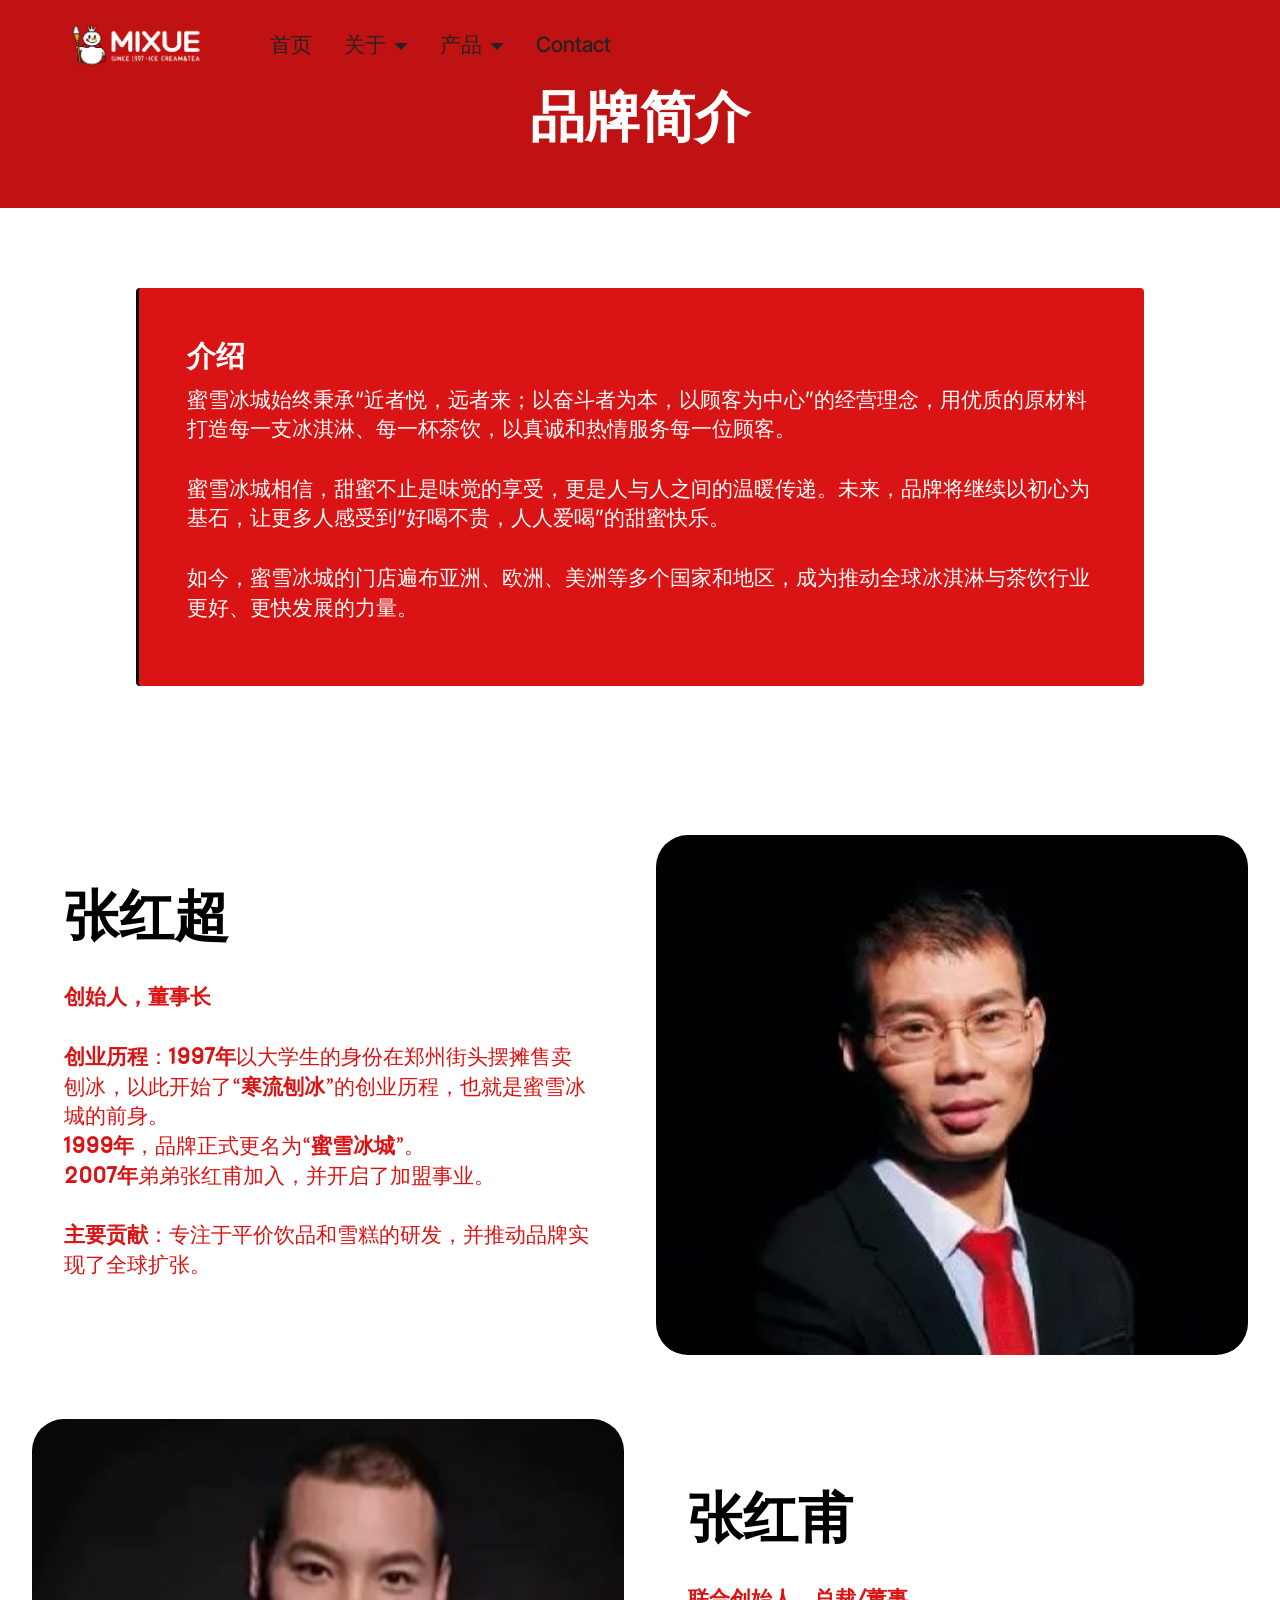
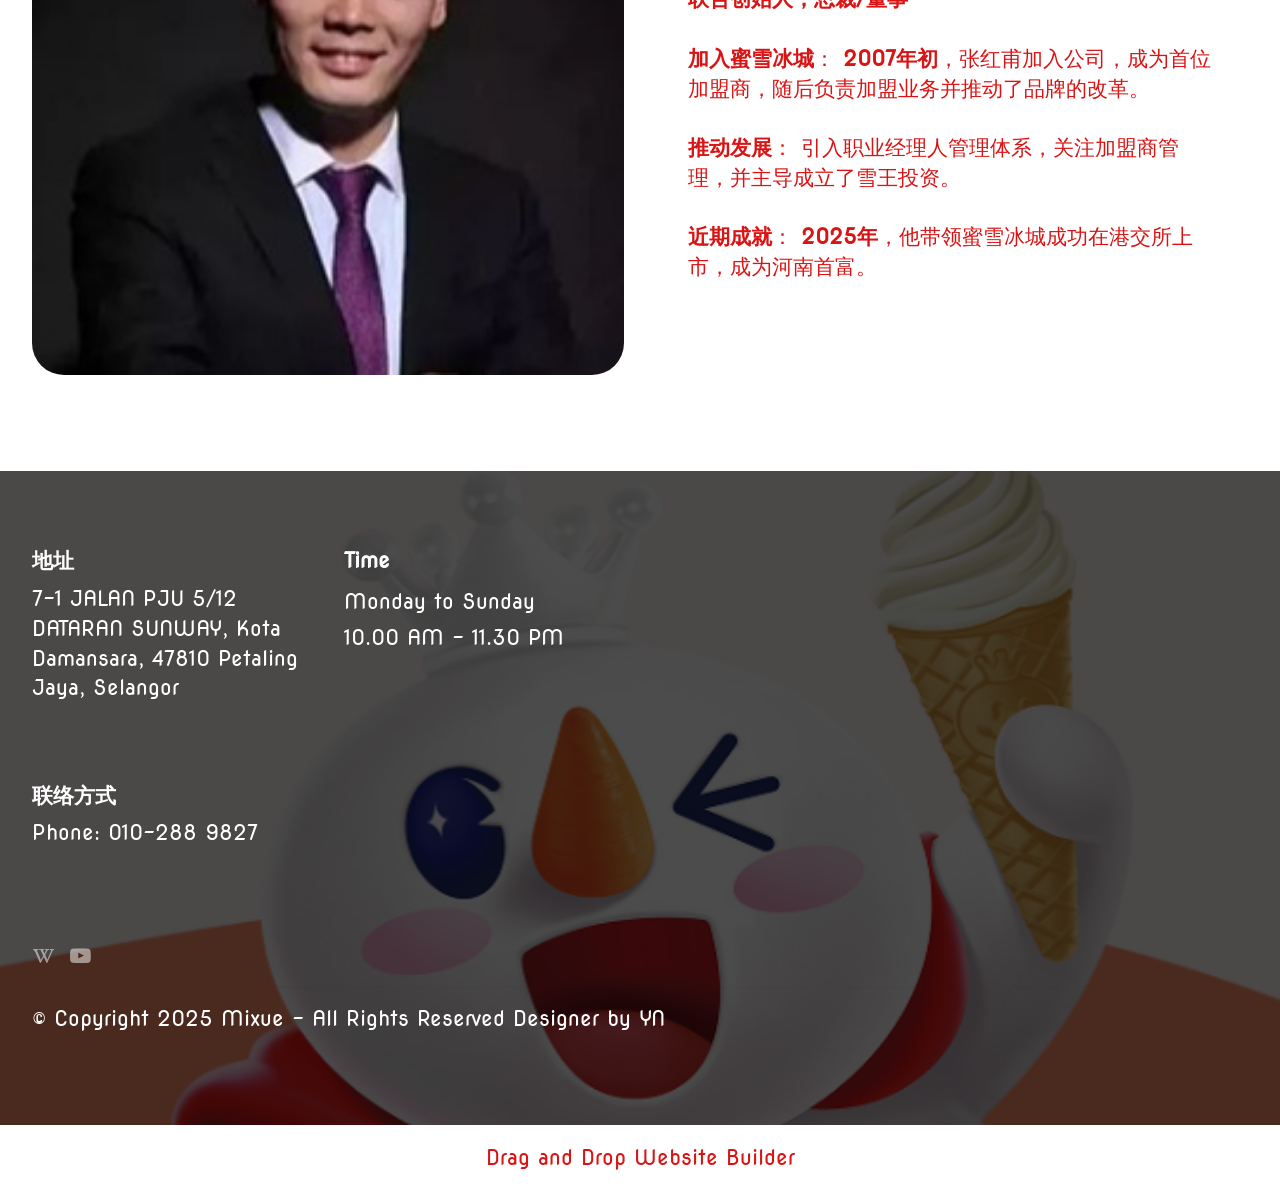
==== page1.html @ 79c1bee2 "create github pages" ====
<!DOCTYPE html>
<html  >
<head>
  <!-- Site made with Mobirise Website Builder v6.1.4, https://mobirise.com -->
  <meta charset="UTF-8">
  <meta http-equiv="X-UA-Compatible" content="IE=edge">
  <meta name="generator" content="Mobirise v6.1.4, mobirise.com">
  <meta name="viewport" content="width=device-width, initial-scale=1, minimum-scale=1">
  <link rel="shortcut icon" href="assets/images/logo-1.jpg" type="image/x-icon">
  <meta name="description" content="">
  
  
  <title>关于-品牌简介</title>
  <link rel="stylesheet" href="assets/web/assets/mobirise-icons2/mobirise2.css">
  <link rel="stylesheet" href="assets/bootstrap/css/bootstrap.min.css">
  <link rel="stylesheet" href="assets/dropdown/css/style.css">
  <link rel="stylesheet" href="assets/socicon/css/styles.css">
  <link rel="stylesheet" href="assets/theme/css/style.css">
  <link rel="preload" href="https://fonts.googleapis.com/css?family=Inter+Tight:100,200,300,400,500,600,700,800,900,100i,200i,300i,400i,500i,600i,700i,800i,900i&display=swap" as="style" onload="this.onload=null;this.rel='stylesheet'">
  <noscript><link rel="stylesheet" href="https://fonts.googleapis.com/css?family=Inter+Tight:100,200,300,400,500,600,700,800,900,100i,200i,300i,400i,500i,600i,700i,800i,900i&display=swap"></noscript>
  <link rel="preload" href="https://fonts.googleapis.com/css?family=Nova+Round:400&display=swap" as="style" onload="this.onload=null;this.rel='stylesheet'">
  <noscript><link rel="stylesheet" href="https://fonts.googleapis.com/css?family=Nova+Round:400&display=swap"></noscript>
  <link rel="preload" as="style" href="assets/mobirise/css/mbr-additional.css?v=rf0J5p"><link rel="stylesheet" href="assets/mobirise/css/mbr-additional.css?v=rf0J5p" type="text/css">

  
  
  
</head>
<body>
  
  <section data-bs-version="5.1" class="menu menu6 cid-uYWFi8SxbY" once="menu" id="menu06-29">
	

	<nav class="navbar navbar-dropdown opacityScroll navbar-fixed-top navbar-expand-lg">
		<div class="container">
			<div class="navbar-brand">
				<span class="navbar-logo">
					<a href="index.html">
						<img src="assets/images/rb.png" alt="Mobirise Website Builder" style="height: 5rem;">
					</a>
				</span>
				
			</div>
			<button class="navbar-toggler" type="button" data-toggle="collapse" data-bs-toggle="collapse" data-target="#navbarSupportedContent" data-bs-target="#navbarSupportedContent" aria-controls="navbarNavAltMarkup" aria-expanded="false" aria-label="Toggle navigation">
				<div class="hamburger">
					<span></span>
					<span></span>
					<span></span>
					<span></span>
				</div>
			</button>
			<div class="collapse navbar-collapse opacityScroll" id="navbarSupportedContent">
				<ul class="navbar-nav nav-dropdown nav-right" data-app-modern-menu="true"><li class="nav-item"><a class="nav-link link text-black display-4" href="index.html">首页</a></li><li class="nav-item dropdown">
						<a class="nav-link link dropdown-toggle text-black display-4" href="https://mobiri.se" data-toggle="dropdown-submenu" data-bs-toggle="dropdown" data-bs-auto-close="outside" aria-expanded="false">关于</a><div class="dropdown-menu" aria-labelledby="dropdown-857"><a class="dropdown-item text-black display-4" href="page1.html">品牌简介</a><a class="dropdown-item text-black display-4" href="page2.html">雪王简介</a><a class="show dropdown-item text-black display-4" href="page4.html">品牌历程</a><a class="show dropdown-item text-black display-4" href="page5.html">企业文化</a></div>
					</li>
					<li class="nav-item dropdown">
						<a class="nav-link link dropdown-toggle text-black display-4" href="https://mobiri.se" aria-expanded="false" data-toggle="dropdown-submenu" data-bs-toggle="dropdown" data-bs-auto-close="outside">产品</a><div class="dropdown-menu" aria-labelledby="dropdown-989"><a class="dropdown-item show text-black display-4" href="page6.html" aria-expanded="false">系列</a></div>
					</li><li class="nav-item"><a class="nav-link link text-black display-4" href="page12.html">Contact</a></li></ul>
				
				
			</div>
		</div>
	</nav>
</section>

<section data-bs-version="5.1" class="article14 cid-uYWFia8LnQ" id="article14-2g">
    
    <div class="container">
        <div class="row justify-content-center">
            <div class="col-md-12 col-lg-10">
                <h3 class="mbr-section-title mbr-fonts-style display-2"><strong>品牌简介</strong></h3>
                
            </div>
        </div>
    </div>
</section>

<section data-bs-version="5.1" class="content7 cid-uZdvikIUks" id="content7-6l">
    
    <div class="container">
        <div class="row justify-content-center">
            <div class="col-12 col-md-10">
                <blockquote>
                <h5 class="mbr-section-title mbr-fonts-style mb-2 display-5"><strong>介绍</strong></h5>
                <p class="mbr-text mbr-fonts-style display-4">蜜雪冰城始终秉承“近者悦，远者来；以奋斗者为本，以顾客为中心”的经营理念，用优质的原材料打造每一支冰淇淋、每一杯茶饮，以真诚和热情服务每一位顾客。<br><br>蜜雪冰城相信，甜蜜不止是味觉的享受，更是人与人之间的温暖传递。未来，品牌将继续以初心为基石，让更多人感受到“好喝不贵，人人爱喝”的甜蜜快乐。<br><br>如今，蜜雪冰城的门店遍布亚洲、欧洲、美洲等多个国家和地区，成为推动全球冰淇淋与茶饮行业更好、更快发展的力量。<br></p></blockquote>
            </div>
        </div>
    </div>
</section>

<section data-bs-version="5.1" class="features38 cid-uZdnmGvqqX" id="features038-6c">
    

    
    

    <div class="container">
        <div class="row justify-content-center">
            <div class="col-12 col-md-12 col-lg">
                <div class="text-wrapper align-left">
                    <h1 class="mbr-section-title mbr-fonts-style mb-4 display-2"><strong>张红超</strong></h1>
                    <p class="mbr-text align-left mbr-fonts-style mb-4 display-7"><strong>创始人，董事长<br></strong><br><strong>创业历程</strong>：<strong>1997年</strong>以大学生的身份在郑州街头摆摊售卖刨冰，以此开始了“<strong>寒流刨冰</strong>”的创业历程，也就是蜜雪冰城的前身。<br><strong> 1999年</strong>，品牌正式更名为“<strong>蜜雪冰城</strong>”。<br><strong>2007年</strong>弟弟张红甫加入，并开启了加盟事业。<br><br><strong> 主要贡献</strong>：专注于平价饮品和雪糕的研发，并推动品牌实现了全球扩张。&nbsp;<br>
                    </p>
                    
                </div>
            </div>
            <div class="col-12 col-md-12 col-lg-6 image-wrapper">
                <img class="w-100" src="assets/images/2.jpeg" alt="Mobirise Website Builder">
            </div>
        </div>
        <div class="row row-reverse justify-content-center">

            <div class="col-12 col-md-12 col-lg">
                <div class="text-wrapper align-left">
                    <h1 class="mbr-section-title mbr-fonts-style mb-4 display-2"><strong>张红甫</strong></h1>
                    <p class="mbr-text align-left mbr-fonts-style mb-4 display-7"><strong>联合创始人，总裁/董事<br></strong><br><strong>加入蜜雪冰城</strong>： <strong>2007年初</strong>，张红甫加入公司，成为首位加盟商，随后负责加盟业务并推动了品牌的改革。<br> 
<br><strong>推动发展</strong>： 引入职业经理人管理体系，关注加盟商管理，并主导成立了雪王投资。 
<br><br><strong>近期成就</strong>： <strong>2025年</strong>，他带领蜜雪冰城成功在港交所上市，成为河南首富。&nbsp;<br></p>
                    
                </div>
            </div>
            <div class="col-12 col-md-12 col-lg-6 image-wrapper">
                <img class="w-100" src="assets/images/4.jpeg" alt="Mobirise Website Builder">
            </div>
        </div>
        
    </div>
</section>

<section data-bs-version="5.1" class="footer6 cid-uYWFicJrIQ" once="footers" id="footer6-2s">

    

    <div class="mbr-overlay" style="opacity: 0.7; background-color: rgb(0, 0, 0);"></div>

    <div class="container">
        <div class="row content mbr-white">
            <div class="col-12 col-md-3 mbr-fonts-style display-7">
                <h5 class="mbr-section-subtitle mbr-fonts-style mb-2 display-7">
                    <strong>地址</strong>
                </h5>
                <p class="mbr-text mbr-fonts-style display-7">7-1 JALAN PJU 5/12 DATARAN SUNWAY, Kota Damansara, 47810 Petaling Jaya, Selangor
                </p> <br>
                <h5 class="mbr-section-subtitle mbr-fonts-style mb-2 mt-4 display-7">
                    <strong>联络方式</strong></h5>
                <p class="mbr-text mbr-fonts-style mb-4 display-7">Phone:&nbsp;010-288 9827<br></p>
            </div>
            <div class="col-12 col-md-3 mbr-fonts-style display-7">
                <h5 class="mbr-section-subtitle mbr-fonts-style mb-2 display-7"><strong>Time</strong></h5>
                <ul class="list mbr-fonts-style mb-4 display-7">
                    <li class="mbr-text item-wrap">Monday to Sunday&nbsp;</li><li class="mbr-text item-wrap">10.00 AM - 11.30 PM&nbsp;</li>
                </ul>
                <h5 class="mbr-section-subtitle mbr-fonts-style mb-2 mt-5 display-7"></h5>
                <p class="mbr-text mbr-fonts-style mb-4 display-7"></p>
            </div>
            <div class="col-12 col-md-6">
                <div class="google-map"><iframe frameborder="0" style="border:0" src="https://www.google.com/maps/embed/v1/place?key=AIzaSyBQ55g-IgRRgXrd803PTWDTb7kd6aAitNQ&amp;q=7-1 JALAN PJU 5/12 DATARAN SUNWAY, Kota Damansara, 47810 Petaling Jaya, Selangor" allowfullscreen=""></iframe></div>
            </div>
            <div class="col-md-6">
                <div class="social-list align-left">
                    <div class="soc-item">
                        <a href="https://zh.wikipedia.org/zh-my/%E8%9C%9C%E9%9B%AA%E5%86%B0%E5%9F%8E" target="_blank">
                            <span class="mbr-iconfont mbr-iconfont-social socicon-wikipedia socicon"></span>
                        </a>
                    </div>
                    <div class="soc-item">
                        <a href="https://www.youtube.com/@MIXUEMalaysia/videos" target="_blank">
                            <span class="mbr-iconfont mbr-iconfont-social socicon-youtube socicon"></span>
                        </a>
                    </div>
                    
                    
                    
                    
                </div>
            </div>
        </div>
        <div class="footer-lower">
            <div class="media-container-row">
                <div class="col-sm-12">
                    <hr>
                </div>
            </div>
            <div class="col-sm-12 copyright pl-0">
                <p class="mbr-text mbr-fonts-style mbr-white display-7">
                    © Copyright 2025 Mixue - All Rights Reserved Designer by YN</p>
            </div>
        </div>
    </div>
</section><section class="display-7" style="padding: 0;align-items: center;justify-content: center;flex-wrap: wrap;    align-content: center;display: flex;position: relative;height: 4rem;"><a href="https://mobiri.se/4250556" style="flex: 1 1;height: 4rem;position: absolute;width: 100%;z-index: 1;"><img alt="" style="height: 4rem;" src="[data-uri]"></a><p style="margin: 0;text-align: center;" class="display-7">&#8204;</p><a style="z-index:1" href="https://mobirise.com/drag-drop-website-builder.html">Drag and Drop Website Builder</a></section><script src="assets/bootstrap/js/bootstrap.bundle.min.js"></script>  <script src="assets/smoothscroll/smooth-scroll.js"></script>  <script src="assets/ytplayer/index.js"></script>  <script src="assets/dropdown/js/navbar-dropdown.js"></script>  <script src="assets/theme/js/script.js"></script>  
  
  
</body>
</html>
---- assets/web/assets/mobirise-icons2/mobirise2.css ----
@font-face {
  font-family: 'Moririse2';
  font-display: swap;
  src:  url('mobirise2.eot?f2bix4');
  src:  url('mobirise2.eot?f2bix4#iefix') format('embedded-opentype'),
    url('mobirise2.ttf?f2bix4') format('truetype'),
    url('mobirise2.woff?f2bix4') format('woff'),
    url('mobirise2.svg?f2bix4#mobirise2') format('svg');
  font-weight: normal;
  font-style: normal;
}

[class^="mobi-"], [class*=" mobi-"] {
  /* use !important to prevent issues with browser extensions that change fonts */
  font-family: 'Moririse2' !important;
  speak: none;
  font-style: normal;
  font-weight: normal;
  font-variant: normal;
  text-transform: none;
  line-height: 1;

  /* Better Font Rendering =========== */
  -webkit-font-smoothing: antialiased;
  -moz-osx-font-smoothing: grayscale;
}

.mobi-mbri-add-submenu:before {
  content: "\e900";
}
.mobi-mbri-alert:before {
  content: "\e901";
}
.mobi-mbri-align-center:before {
  content: "\e902";
}
.mobi-mbri-align-justify:before {
  content: "\e903";
}
.mobi-mbri-align-left:before {
  content: "\e904";
}
.mobi-mbri-align-right:before {
  content: "\e905";
}
.mobi-mbri-android:before {
  content: "\e906";
}
.mobi-mbri-apple:before {
  content: "\e907";
}
.mobi-mbri-arrow-down:before {
  content: "\e908";
}
.mobi-mbri-arrow-next:before {
  content: "\e909";
}
.mobi-mbri-arrow-prev:before {
  content: "\e90a";
}
.mobi-mbri-arrow-up:before {
  content: "\e90b";
}
.mobi-mbri-bold:before {
  content: "\e90c";
}
.mobi-mbri-bookmark:before {
  content: "\e90d";
}
.mobi-mbri-bootstrap:before {
  content: "\e90e";
}
.mobi-mbri-briefcase:before {
  content: "\e90f";
}
.mobi-mbri-browse:before {
  content: "\e910";
}
.mobi-mbri-bulleted-list:before {
  content: "\e911";
}
.mobi-mbri-calendar:before {
  content: "\e912";
}
.mobi-mbri-camera:before {
  content: "\e913";
}
.mobi-mbri-cart-add:before {
  content: "\e914";
}
.mobi-mbri-cart-full:before {
  content: "\e915";
}
.mobi-mbri-cash:before {
  content: "\e916";
}
.mobi-mbri-change-style:before {
  content: "\e917";
}
.mobi-mbri-chat:before {
  content: "\e918";
}
.mobi-mbri-clock:before {
  content: "\e919";
}
.mobi-mbri-close:before {
  content: "\e91a";
}
.mobi-mbri-cloud:before {
  content: "\e91b";
}
.mobi-mbri-code:before {
  content: "\e91c";
}
.mobi-mbri-contact-form:before {
  content: "\e91d";
}
.mobi-mbri-credit-card:before {
  content: "\e91e";
}
.mobi-mbri-cursor-click:before {
  content: "\e91f";
}
.mobi-mbri-cust-feedback:before {
  content: "\e920";
}
.mobi-mbri-database:before {
  content: "\e921";
}
.mobi-mbri-delivery:before {
  content: "\e922";
}
.mobi-mbri-desktop:before {
  content: "\e923";
}
.mobi-mbri-devices:before {
  content: "\e924";
}
.mobi-mbri-down:before {
  content: "\e925";
}
.mobi-mbri-download-2:before {
  content: "\e926";
}
.mobi-mbri-download:before {
  content: "\e927";
}
.mobi-mbri-drag-n-drop-2:before {
  content: "\e928";
}
.mobi-mbri-drag-n-drop:before {
  content: "\e929";
}
.mobi-mbri-edit-2:before {
  content: "\e92a";
}
.mobi-mbri-edit:before {
  content: "\e92b";
}
.mobi-mbri-error:before {
  content: "\e92c";
}
.mobi-mbri-extension:before {
  content: "\e92d";
}
.mobi-mbri-features:before {
  content: "\e92e";
}
.mobi-mbri-file:before {
  content: "\e92f";
}
.mobi-mbri-flag:before {
  content: "\e930";
}
.mobi-mbri-folder:before {
  content: "\e931";
}
.mobi-mbri-gift:before {
  content: "\e932";
}
.mobi-mbri-github:before {
  content: "\e933";
}
.mobi-mbri-globe-2:before {
  content: "\e934";
}
.mobi-mbri-globe:before {
  content: "\e935";
}
.mobi-mbri-growing-chart:before {
  content: "\e936";
}
.mobi-mbri-hearth:before {
  content: "\e937";
}
.mobi-mbri-help:before {
  content: "\e938";
}
.mobi-mbri-home:before {
  content: "\e939";
}
.mobi-mbri-hot-cup:before {
  content: "\e93a";
}
.mobi-mbri-idea:before {
  content: "\e93b";
}
.mobi-mbri-image-gallery:before {
  content: "\e93c";
}
.mobi-mbri-image-slider:before {
  content: "\e93d";
}
.mobi-mbri-info:before {
  content: "\e93e";
}
.mobi-mbri-italic:before {
  content: "\e93f";
}
.mobi-mbri-key:before {
  content: "\e940";
}
.mobi-mbri-laptop:before {
  content: "\e941";
}
.mobi-mbri-layers:before {
  content: "\e942";
}
.mobi-mbri-left-right:before {
  content: "\e943";
}
.mobi-mbri-left:before {
  content: "\e944";
}
.mobi-mbri-letter:before {
  content: "\e945";
}
.mobi-mbri-like:before {
  content: "\e946";
}
.mobi-mbri-link:before {
  content: "\e947";
}
.mobi-mbri-lock:before {
  content: "\e948";
}
.mobi-mbri-login:before {
  content: "\e949";
}
.mobi-mbri-logout:before {
  content: "\e94a";
}
.mobi-mbri-magic-stick:before {
  content: "\e94b";
}
.mobi-mbri-map-pin:before {
  content: "\e94c";
}
.mobi-mbri-menu:before {
  content: "\e94d";
}
.mobi-mbri-mobile-2:before {
  content: "\e94e";
}
.mobi-mbri-mobile-horizontal:before {
  content: "\e94f";
}
.mobi-mbri-mobile:before {
  content: "\e950";
}
.mobi-mbri-mobirise:before {
  content: "\e951";
}
.mobi-mbri-more-horizontal:before {
  content: "\e952";
}
.mobi-mbri-more-vertical:before {
  content: "\e953";
}
.mobi-mbri-music:before {
  content: "\e954";
}
.mobi-mbri-new-file:before {
  content: "\e955";
}
.mobi-mbri-numbered-list:before {
  content: "\e956";
}
.mobi-mbri-opened-folder:before {
  content: "\e957";
}
.mobi-mbri-pages:before {
  content: "\e958";
}
.mobi-mbri-paper-plane:before {
  content: "\e959";
}
.mobi-mbri-paperclip:before {
  content: "\e95a";
}
.mobi-mbri-phone:before {
  content: "\e95b";
}
.mobi-mbri-photo:before {
  content: "\e95c";
}
.mobi-mbri-photos:before {
  content: "\e95d";
}
.mobi-mbri-pin:before {
  content: "\e95e";
}
.mobi-mbri-play:before {
  content: "\e95f";
}
.mobi-mbri-plus:before {
  content: "\e960";
}
.mobi-mbri-preview:before {
  content: "\e961";
}
.mobi-mbri-print:before {
  content: "\e962";
}
.mobi-mbri-protect:before {
  content: "\e963";
}
.mobi-mbri-question:before {
  content: "\e964";
}
.mobi-mbri-quote-left:before {
  content: "\e965";
}
.mobi-mbri-quote-right:before {
  content: "\e966";
}
.mobi-mbri-redo:before {
  content: "\e967";
}
.mobi-mbri-refresh:before {
  content: "\e968";
}
.mobi-mbri-responsive-2:before {
  content: "\e969";
}
.mobi-mbri-responsive:before {
  content: "\e96a";
}
.mobi-mbri-right:before {
  content: "\e96b";
}
.mobi-mbri-rocket:before {
  content: "\e96c";
}
.mobi-mbri-sad-face:before {
  content: "\e96d";
}
.mobi-mbri-sale:before {
  content: "\e96e";
}
.mobi-mbri-save:before {
  content: "\e96f";
}
.mobi-mbri-search:before {
  content: "\e970";
}
.mobi-mbri-setting-2:before {
  content: "\e971";
}
.mobi-mbri-setting-3:before {
  content: "\e972";
}
.mobi-mbri-setting:before {
  content: "\e973";
}
.mobi-mbri-share:before {
  content: "\e974";
}
.mobi-mbri-shopping-bag:before {
  content: "\e975";
}
.mobi-mbri-shopping-basket:before {
  content: "\e976";
}
.mobi-mbri-shopping-cart:before {
  content: "\e977";
}
.mobi-mbri-sites:before {
  content: "\e978";
}
.mobi-mbri-smile-face:before {
  content: "\e979";
}
.mobi-mbri-speed:before {
  content: "\e97a";
}
.mobi-mbri-star:before {
  content: "\e97b";
}
.mobi-mbri-success:before {
  content: "\e97c";
}
.mobi-mbri-sun:before {
  content: "\e97d";
}
.mobi-mbri-sun2:before {
  content: "\e97e";
}
.mobi-mbri-tablet-vertical:before {
  content: "\e97f";
}
.mobi-mbri-tablet:before {
  content: "\e980";
}
.mobi-mbri-target:before {
  content: "\e981";
}
.mobi-mbri-timer:before {
  content: "\e982";
}
.mobi-mbri-to-ftp:before {
  content: "\e983";
}
.mobi-mbri-to-local-drive:before {
  content: "\e984";
}
.mobi-mbri-touch-swipe:before {
  content: "\e985";
}
.mobi-mbri-touch:before {
  content: "\e986";
}
.mobi-mbri-trash:before {
  content: "\e987";
}
.mobi-mbri-underline:before {
  content: "\e988";
}
.mobi-mbri-undo:before {
  content: "\e989";
}
.mobi-mbri-unlink:before {
  content: "\e98a";
}
.mobi-mbri-unlock:before {
  content: "\e98b";
}
.mobi-mbri-up-down:before {
  content: "\e98c";
}
.mobi-mbri-up:before {
  content: "\e98d";
}
.mobi-mbri-update:before {
  content: "\e98e";
}
.mobi-mbri-upload-2:before {
  content: "\e98f";
}
.mobi-mbri-upload:before {
  content: "\e990";
}
.mobi-mbri-user-2:before {
  content: "\e991";
}
.mobi-mbri-user:before {
  content: "\e992";
}
.mobi-mbri-users:before {
  content: "\e993";
}
.mobi-mbri-video-play:before {
  content: "\e994";
}
.mobi-mbri-video:before {
  content: "\e995";
}
.mobi-mbri-watch:before {
  content: "\e996";
}
.mobi-mbri-website-theme-2:before {
  content: "\e997";
}
.mobi-mbri-website-theme:before {
  content: "\e998";
}
.mobi-mbri-wifi:before {
  content: "\e999";
}
.mobi-mbri-windows:before {
  content: "\e99a";
}
.mobi-mbri-zoom-in:before {
  content: "\e99b";
}
.mobi-mbri-zoom-out:before {
  content: "\e99c";
}
---- assets/dropdown/css/style.css ----
.navbar-dropdown {
  left: 0;
  padding: 0;
  position: absolute;
  right: 0;
  top: 0;
  transition: all 0.45s ease;
  z-index: 1030;
  background: #282828; }
  .navbar-dropdown .navbar-logo {
    margin-right: 0.8rem;
    transition: margin 0.3s ease-in-out;
    vertical-align: middle; }
    .navbar-dropdown .navbar-logo img {
      height: 3.125rem;
      transition: all 0.3s ease-in-out; }
    .navbar-dropdown .navbar-logo.mbr-iconfont {
      font-size: 3.125rem;
      line-height: 3.125rem; }
  .navbar-dropdown .navbar-caption {
    font-weight: 700;
    white-space: normal;
    vertical-align: -4px;
    line-height: 3.125rem !important; }
    .navbar-dropdown .navbar-caption, .navbar-dropdown .navbar-caption:hover {
      color: inherit;
      text-decoration: none; }
  .navbar-dropdown .mbr-iconfont + .navbar-caption {
    vertical-align: -1px; }
  .navbar-dropdown.navbar-fixed-top {
    position: fixed; }
  .navbar-dropdown .navbar-brand span {
    vertical-align: -4px; }
  .navbar-dropdown.bg-color.transparent {
    background: none; }
  .navbar-dropdown.navbar-short .navbar-brand {
    padding: 0.625rem 0; }
    .navbar-dropdown.navbar-short .navbar-brand span {
      vertical-align: -1px; }
  .navbar-dropdown.navbar-short .navbar-caption {
    line-height: 2.375rem !important;
    vertical-align: -2px; }
  .navbar-dropdown.navbar-short .navbar-logo {
    margin-right: 0.5rem; }
    .navbar-dropdown.navbar-short .navbar-logo img {
      height: 2.375rem; }
    .navbar-dropdown.navbar-short .navbar-logo.mbr-iconfont {
      font-size: 2.375rem;
      line-height: 2.375rem; }
  .navbar-dropdown.navbar-short .mbr-table-cell {
    height: 3.625rem; }
  .navbar-dropdown .navbar-close {
    left: 0.6875rem;
    position: fixed;
    top: 0.75rem;
    z-index: 1000; }
  .navbar-dropdown .hamburger-icon {
    content: "";
    display: inline-block;
    vertical-align: middle;
    width: 16px;
    -webkit-box-shadow: 0 -6px 0 1px #282828,0 0 0 1px #282828,0 6px 0 1px #282828;
    -moz-box-shadow: 0 -6px 0 1px #282828,0 0 0 1px #282828,0 6px 0 1px #282828;
    box-shadow: 0 -6px 0 1px #282828,0 0 0 1px #282828,0 6px 0 1px #282828; }

.dropdown-menu .dropdown-toggle[data-toggle="dropdown-submenu"]::after {
  border-bottom: 0.35em solid transparent;
  border-left: 0.35em solid;
  border-right: 0;
  border-top: 0.35em solid transparent;
  margin-left: 0.3rem; }

.dropdown-menu .dropdown-item:focus {
  outline: 0; }

.nav-dropdown {
  font-size: 0.75rem;
  font-weight: 500;
  height: auto !important; }
  .nav-dropdown .nav-btn {
    padding-left: 1rem; }
  .nav-dropdown .link {
    margin: .667em 1.667em;
    font-weight: 500;
    padding: 0;
    transition: color .2s ease-in-out; }
    .nav-dropdown .link.dropdown-toggle {
      margin-right: 2.583em; }
      .nav-dropdown .link.dropdown-toggle::after {
        margin-left: .25rem;
        border-top: 0.35em solid;
        border-right: 0.35em solid transparent;
        border-left: 0.35em solid transparent;
        border-bottom: 0; }
      .nav-dropdown .link.dropdown-toggle[aria-expanded="true"] {
        margin: 0;
        padding: 0.667em 3.263em  0.667em 1.667em; }
  .nav-dropdown .link::after,
  .nav-dropdown .dropdown-item::after {
    color: inherit; }
  .nav-dropdown .btn {
    font-size: 0.75rem;
    font-weight: 700;
    letter-spacing: 0;
    margin-bottom: 0;
    padding-left: 1.25rem;
    padding-right: 1.25rem; }
  .nav-dropdown .dropdown-menu {
    border-radius: 0;
    border: 0;
    left: 0;
    margin: 0;
    padding-bottom: 1.25rem;
    padding-top: 1.25rem;
    position: relative; }
  .nav-dropdown .dropdown-submenu {
    margin-left: 0.125rem;
    top: 0; }
  .nav-dropdown .dropdown-item {
    font-weight: 500;
    line-height: 2;
    padding: 0.3846em 4.615em 0.3846em 1.5385em;
    position: relative;
    transition: color .2s ease-in-out, background-color .2s ease-in-out; }
    .nav-dropdown .dropdown-item::after {
      margin-top: -0.3077em;
      position: absolute;
      right: 1.1538em;
      top: 50%; }
    .nav-dropdown .dropdown-item:focus, .nav-dropdown .dropdown-item:hover {
      background: none; }

@media (max-width: 767px) {
  .nav-dropdown.navbar-toggleable-sm {
    bottom: 0;
    display: none;
    left: 0;
    overflow-x: hidden;
    position: fixed;
    top: 0;
    transform: translateX(-100%);
    -ms-transform: translateX(-100%);
    -webkit-transform: translateX(-100%);
    width: 18.75rem;
    z-index: 999; } }
.nav-dropdown.navbar-toggleable-xl {
  bottom: 0;
  display: none;
  left: 0;
  overflow-x: hidden;
  position: fixed;
  top: 0;
  transform: translateX(-100%);
  -ms-transform: translateX(-100%);
  -webkit-transform: translateX(-100%);
  width: 18.75rem;
  z-index: 999; }

.nav-dropdown-sm {
  display: block !important;
  overflow-x: hidden;
  overflow: auto;
  padding-top: 3.875rem; }
  .nav-dropdown-sm::after {
    content: "";
    display: block;
    height: 3rem;
    width: 100%; }
  .nav-dropdown-sm.collapse.in ~ .navbar-close {
    display: block !important; }
  .nav-dropdown-sm.collapsing, .nav-dropdown-sm.collapse.in {
    transform: translateX(0);
    -ms-transform: translateX(0);
    -webkit-transform: translateX(0);
    transition: all 0.25s ease-out;
    -webkit-transition: all 0.25s ease-out;
    background: #282828; }
  .nav-dropdown-sm.collapsing[aria-expanded="false"] {
    transform: translateX(-100%);
    -ms-transform: translateX(-100%);
    -webkit-transform: translateX(-100%); }
  .nav-dropdown-sm .nav-item {
    display: block;
    margin-left: 0 !important;
    padding-left: 0; }
  .nav-dropdown-sm .link,
  .nav-dropdown-sm .dropdown-item {
    border-top: 1px dotted rgba(255, 255, 255, 0.1);
    font-size: 0.8125rem;
    line-height: 1.6;
    margin: 0 !important;
    padding: 0.875rem 2.4rem 0.875rem 1.5625rem !important;
    position: relative;
    white-space: normal; }
    .nav-dropdown-sm .link:focus, .nav-dropdown-sm .link:hover,
    .nav-dropdown-sm .dropdown-item:focus,
    .nav-dropdown-sm .dropdown-item:hover {
      background: rgba(0, 0, 0, 0.2) !important;
      color: #c0a375; }
  .nav-dropdown-sm .nav-btn {
    position: relative;
    padding: 1.5625rem 1.5625rem 0 1.5625rem; }
    .nav-dropdown-sm .nav-btn::before {
      border-top: 1px dotted rgba(255, 255, 255, 0.1);
      content: "";
      left: 0;
      position: absolute;
      top: 0;
      width: 100%; }
    .nav-dropdown-sm .nav-btn + .nav-btn {
      padding-top: 0.625rem; }
      .nav-dropdown-sm .nav-btn + .nav-btn::before {
        display: none; }
  .nav-dropdown-sm .btn {
    padding: 0.625rem 0; }
  .nav-dropdown-sm .dropdown-toggle[data-toggle="dropdown-submenu"]::after {
    margin-left: .25rem;
    border-top: 0.35em solid;
    border-right: 0.35em solid transparent;
    border-left: 0.35em solid transparent;
    border-bottom: 0; }
  .nav-dropdown-sm .dropdown-toggle[data-toggle="dropdown-submenu"][aria-expanded="true"]::after {
    border-top: 0;
    border-right: 0.35em solid transparent;
    border-left: 0.35em solid transparent;
    border-bottom: 0.35em solid; }
  .nav-dropdown-sm .dropdown-menu {
    margin: 0;
    padding: 0;
    position: relative;
    top: 0;
    left: 0;
    width: 100%;
    border: 0;
    float: none;
    border-radius: 0;
    background: none; }
  .nav-dropdown-sm .dropdown-submenu {
    left: 100%;
    margin-left: 0.125rem;
    margin-top: -1.25rem;
    top: 0; }

.navbar-toggleable-sm .nav-dropdown .dropdown-menu {
  position: absolute; }

.navbar-toggleable-sm .nav-dropdown .dropdown-submenu {
  left: 100%;
  margin-left: 0.125rem;
  margin-top: -1.25rem;
  top: 0; }

.navbar-toggleable-sm.opened .nav-dropdown .dropdown-menu {
  position: relative; }

.navbar-toggleable-sm.opened .nav-dropdown .dropdown-submenu {
  left: 0;
  margin-left: 00rem;
  margin-top: 0rem;
  top: 0; }

.is-builder .nav-dropdown.collapsing {
  transition: none !important; }
---- assets/socicon/css/styles.css ----
@charset "UTF-8";

@font-face {
  font-family: 'Socicon';
  src:  url('../fonts/socicon.eot');
  src:  url('../fonts/socicon.eot?#iefix') format('embedded-opentype'),
    url('../fonts/socicon.woff2') format('woff2'),
    url('../fonts/socicon.ttf') format('truetype'),
    url('../fonts/socicon.woff') format('woff'),
    url('../fonts/socicon.svg#socicon') format('svg');
  font-weight: normal;
  font-style: normal;
  font-display: swap;
}

[data-icon]:before {
  font-family: "socicon" !important;
  content: attr(data-icon);
  font-style: normal !important;
  font-weight: normal !important;
  font-variant: normal !important;
  text-transform: none !important;
  speak: none;
  line-height: 1;
  -webkit-font-smoothing: antialiased;
  -moz-osx-font-smoothing: grayscale;
}

[class^="socicon-"], [class*=" socicon-"] {
  /* use !important to prevent issues with browser extensions that change fonts */
  font-family: 'Socicon' !important;
  speak: none;
  font-style: normal;
  font-weight: normal;
  font-variant: normal;
  text-transform: none;
  line-height: 1;

  /* Better Font Rendering =========== */
  -webkit-font-smoothing: antialiased;
  -moz-osx-font-smoothing: grayscale;
}

.socicon-500px:before {
  content: "\e000";
}
.socicon-8tracks:before {
  content: "\e001";
}
.socicon-airbnb:before {
  content: "\e002";
}
.socicon-alliance:before {
  content: "\e003";
}
.socicon-amazon:before {
  content: "\e004";
}
.socicon-amplement:before {
  content: "\e005";
}
.socicon-android:before {
  content: "\e006";
}
.socicon-angellist:before {
  content: "\e007";
}
.socicon-apple:before {
  content: "\e008";
}
.socicon-appnet:before {
  content: "\e009";
}
.socicon-baidu:before {
  content: "\e00a";
}
.socicon-bandcamp:before {
  content: "\e00b";
}
.socicon-battlenet:before {
  content: "\e00c";
}
.socicon-mixer:before {
  content: "\e00d";
}
.socicon-bebee:before {
  content: "\e00e";
}
.socicon-bebo:before {
  content: "\e00f";
}
.socicon-behance:before {
  content: "\e010";
}
.socicon-blizzard:before {
  content: "\e011";
}
.socicon-blogger:before {
  content: "\e012";
}
.socicon-buffer:before {
  content: "\e013";
}
.socicon-chrome:before {
  content: "\e014";
}
.socicon-coderwall:before {
  content: "\e015";
}
.socicon-curse:before {
  content: "\e016";
}
.socicon-dailymotion:before {
  content: "\e017";
}
.socicon-deezer:before {
  content: "\e018";
}
.socicon-delicious:before {
  content: "\e019";
}
.socicon-deviantart:before {
  content: "\e01a";
}
.socicon-diablo:before {
  content: "\e01b";
}
.socicon-digg:before {
  content: "\e01c";
}
.socicon-discord:before {
  content: "\e01d";
}
.socicon-disqus:before {
  content: "\e01e";
}
.socicon-douban:before {
  content: "\e01f";
}
.socicon-draugiem:before {
  content: "\e020";
}
.socicon-dribbble:before {
  content: "\e021";
}
.socicon-drupal:before {
  content: "\e022";
}
.socicon-ebay:before {
  content: "\e023";
}
.socicon-ello:before {
  content: "\e024";
}
.socicon-endomodo:before {
  content: "\e025";
}
.socicon-envato:before {
  content: "\e026";
}
.socicon-etsy:before {
  content: "\e027";
}
.socicon-facebook:before {
  content: "\e028";
}
.socicon-feedburner:before {
  content: "\e029";
}
.socicon-filmweb:before {
  content: "\e02a";
}
.socicon-firefox:before {
  content: "\e02b";
}
.socicon-flattr:before {
  content: "\e02c";
}
.socicon-flickr:before {
  content: "\e02d";
}
.socicon-formulr:before {
  content: "\e02e";
}
.socicon-forrst:before {
  content: "\e02f";
}
.socicon-foursquare:before {
  content: "\e030";
}
.socicon-friendfeed:before {
  content: "\e031";
}
.socicon-github:before {
  content: "\e032";
}
.socicon-goodreads:before {
  content: "\e033";
}
.socicon-google:before {
  content: "\e034";
}
.socicon-googlescholar:before {
  content: "\e035";
}
.socicon-googlegroups:before {
  content: "\e036";
}
.socicon-googlephotos:before {
  content: "\e037";
}
.socicon-googleplus:before {
  content: "\e038";
}
.socicon-grooveshark:before {
  content: "\e039";
}
.socicon-hackerrank:before {
  content: "\e03a";
}
.socicon-hearthstone:before {
  content: "\e03b";
}
.socicon-hellocoton:before {
  content: "\e03c";
}
.socicon-heroes:before {
  content: "\e03d";
}
.socicon-smashcast:before {
  content: "\e03e";
}
.socicon-horde:before {
  content: "\e03f";
}
.socicon-houzz:before {
  content: "\e040";
}
.socicon-icq:before {
  content: "\e041";
}
.socicon-identica:before {
  content: "\e042";
}
.socicon-imdb:before {
  content: "\e043";
}
.socicon-instagram:before {
  content: "\e044";
}
.socicon-issuu:before {
  content: "\e045";
}
.socicon-istock:before {
  content: "\e046";
}
.socicon-itunes:before {
  content: "\e047";
}
.socicon-keybase:before {
  content: "\e048";
}
.socicon-lanyrd:before {
  content: "\e049";
}
.socicon-lastfm:before {
  content: "\e04a";
}
.socicon-line:before {
  content: "\e04b";
}
.socicon-linkedin:before {
  content: "\e04c";
}
.socicon-livejournal:before {
  content: "\e04d";
}
.socicon-lyft:before {
  content: "\e04e";
}
.socicon-macos:before {
  content: "\e04f";
}
.socicon-mail:before {
  content: "\e050";
}
.socicon-medium:before {
  content: "\e051";
}
.socicon-meetup:before {
  content: "\e052";
}
.socicon-mixcloud:before {
  content: "\e053";
}
.socicon-modelmayhem:before {
  content: "\e054";
}
.socicon-mumble:before {
  content: "\e055";
}
.socicon-myspace:before {
  content: "\e056";
}
.socicon-newsvine:before {
  content: "\e057";
}
.socicon-nintendo:before {
  content: "\e058";
}
.socicon-npm:before {
  content: "\e059";
}
.socicon-odnoklassniki:before {
  content: "\e05a";
}
.socicon-openid:before {
  content: "\e05b";
}
.socicon-opera:before {
  content: "\e05c";
}
.socicon-outlook:before {
  content: "\e05d";
}
.socicon-overwatch:before {
  content: "\e05e";
}
.socicon-patreon:before {
  content: "\e05f";
}
.socicon-paypal:before {
  content: "\e060";
}
.socicon-periscope:before {
  content: "\e061";
}
.socicon-persona:before {
  content: "\e062";
}
.socicon-pinterest:before {
  content: "\e063";
}
.socicon-play:before {
  content: "\e064";
}
.socicon-player:before {
  content: "\e065";
}
.socicon-playstation:before {
  content: "\e066";
}
.socicon-pocket:before {
  content: "\e067";
}
.socicon-qq:before {
  content: "\e068";
}
.socicon-quora:before {
  content: "\e069";
}
.socicon-raidcall:before {
  content: "\e06a";
}
.socicon-ravelry:before {
  content: "\e06b";
}
.socicon-reddit:before {
  content: "\e06c";
}
.socicon-renren:before {
  content: "\e06d";
}
.socicon-researchgate:before {
  content: "\e06e";
}
.socicon-residentadvisor:before {
  content: "\e06f";
}
.socicon-reverbnation:before {
  content: "\e070";
}
.socicon-rss:before {
  content: "\e071";
}
.socicon-sharethis:before {
  content: "\e072";
}
.socicon-skype:before {
  content: "\e073";
}
.socicon-slideshare:before {
  content: "\e074";
}
.socicon-smugmug:before {
  content: "\e075";
}
.socicon-snapchat:before {
  content: "\e076";
}
.socicon-songkick:before {
  content: "\e077";
}
.socicon-soundcloud:before {
  content: "\e078";
}
.socicon-spotify:before {
  content: "\e079";
}
.socicon-stackexchange:before {
  content: "\e07a";
}
.socicon-stackoverflow:before {
  content: "\e07b";
}
.socicon-starcraft:before {
  content: "\e07c";
}
.socicon-stayfriends:before {
  content: "\e07d";
}
.socicon-steam:before {
  content: "\e07e";
}
.socicon-storehouse:before {
  content: "\e07f";
}
.socicon-strava:before {
  content: "\e080";
}
.socicon-streamjar:before {
  content: "\e081";
}
.socicon-stumbleupon:before {
  content: "\e082";
}
.socicon-swarm:before {
  content: "\e083";
}
.socicon-teamspeak:before {
  content: "\e084";
}
.socicon-teamviewer:before {
  content: "\e085";
}
.socicon-technorati:before {
  content: "\e086";
}
.socicon-telegram:before {
  content: "\e087";
}
.socicon-tripadvisor:before {
  content: "\e088";
}
.socicon-tripit:before {
  content: "\e089";
}
.socicon-triplej:before {
  content: "\e08a";
}
.socicon-tumblr:before {
  content: "\e08b";
}
.socicon-twitch:before {
  content: "\e08c";
}
.socicon-twitter:before {
  content: "\e08d";
}
.socicon-uber:before {
  content: "\e08e";
}
.socicon-ventrilo:before {
  content: "\e08f";
}
.socicon-viadeo:before {
  content: "\e090";
}
.socicon-viber:before {
  content: "\e091";
}
.socicon-viewbug:before {
  content: "\e092";
}
.socicon-vimeo:before {
  content: "\e093";
}
.socicon-vine:before {
  content: "\e094";
}
.socicon-vkontakte:before {
  content: "\e095";
}
.socicon-warcraft:before {
  content: "\e096";
}
.socicon-wechat:before {
  content: "\e097";
}
.socicon-weibo:before {
  content: "\e098";
}
.socicon-whatsapp:before {
  content: "\e099";
}
.socicon-wikipedia:before {
  content: "\e09a";
}
.socicon-windows:before {
  content: "\e09b";
}
.socicon-wordpress:before {
  content: "\e09c";
}
.socicon-wykop:before {
  content: "\e09d";
}
.socicon-xbox:before {
  content: "\e09e";
}
.socicon-xing:before {
  content: "\e09f";
}
.socicon-yahoo:before {
  content: "\e0a0";
}
.socicon-yammer:before {
  content: "\e0a1";
}
.socicon-yandex:before {
  content: "\e0a2";
}
.socicon-yelp:before {
  content: "\e0a3";
}
.socicon-younow:before {
  content: "\e0a4";
}
.socicon-youtube:before {
  content: "\e0a5";
}
.socicon-zapier:before {
  content: "\e0a6";
}
.socicon-zerply:before {
  content: "\e0a7";
}
.socicon-zomato:before {
  content: "\e0a8";
}
.socicon-zynga:before {
  content: "\e0a9";
}
.socicon-bluesky:before {
  content: "\e0aa";
}
.socicon-threads:before {
  content: "\e0ab";
}
.socicon-spreadshirt:before {
  content: "\e901";
}
.socicon-gamejolt:before {
  content: "\e902";
}
.socicon-trello:before {
  content: "\e903";
}
.socicon-tunein:before {
  content: "\e904";
}
.socicon-bloglovin:before {
  content: "\e905";
}
.socicon-gamewisp:before {
  content: "\e906";
}
.socicon-messenger:before {
  content: "\e907";
}
.socicon-pandora:before {
  content: "\e908";
}
.socicon-augment:before {
  content: "\e909";
}
.socicon-bitbucket:before {
  content: "\e90a";
}
.socicon-fyuse:before {
  content: "\e90b";
}
.socicon-yt-gaming:before {
  content: "\e90c";
}
.socicon-sketchfab:before {
  content: "\e90d";
}
.socicon-mobcrush:before {
  content: "\e90e";
}
.socicon-microsoft:before {
  content: "\e90f";
}
.socicon-realtor:before {
  content: "\e910";
}
.socicon-tidal:before {
  content: "\e911";
}
.socicon-qobuz:before {
  content: "\e912";
}
.socicon-natgeo:before {
  content: "\e913";
}
.socicon-mastodon:before {
  content: "\e914";
}
.socicon-unsplash:before {
  content: "\e915";
}
.socicon-homeadvisor:before {
  content: "\e916";
}
.socicon-angieslist:before {
  content: "\e917";
}
.socicon-codepen:before {
  content: "\e918";
}
.socicon-slack:before {
  content: "\e919";
}
.socicon-openaigym:before {
  content: "\e91a";
}
.socicon-logmein:before {
  content: "\e91b";
}
.socicon-fiverr:before {
  content: "\e91c";
}
.socicon-gotomeeting:before {
  content: "\e91d";
}
.socicon-aliexpress:before {
  content: "\e91e";
}
.socicon-guru:before {
  content: "\e91f";
}
.socicon-appstore:before {
  content: "\e920";
}
.socicon-homes:before {
  content: "\e921";
}
.socicon-zoom:before {
  content: "\e922";
}
.socicon-alibaba:before {
  content: "\e923";
}
.socicon-craigslist:before {
  content: "\e924";
}
.socicon-wix:before {
  content: "\e925";
}
.socicon-redfin:before {
  content: "\e926";
}
.socicon-googlecalendar:before {
  content: "\e927";
}
.socicon-shopify:before {
  content: "\e928";
}
.socicon-freelancer:before {
  content: "\e929";
}
.socicon-seedrs:before {
  content: "\e92a";
}
.socicon-bing:before {
  content: "\e92b";
}
.socicon-doodle:before {
  content: "\e92c";
}
.socicon-bonanza:before {
  content: "\e92d";
}
.socicon-squarespace:before {
  content: "\e92e";
}
.socicon-toptal:before {
  content: "\e92f";
}
.socicon-gust:before {
  content: "\e930";
}
.socicon-ask:before {
  content: "\e931";
}
.socicon-trulia:before {
  content: "\e932";
}
.socicon-loomly:before {
  content: "\e933";
}
.socicon-ghost:before {
  content: "\e934";
}
.socicon-upwork:before {
  content: "\e935";
}
.socicon-fundable:before {
  content: "\e936";
}
.socicon-booking:before {
  content: "\e937";
}
.socicon-googlemaps:before {
  content: "\e938";
}
.socicon-zillow:before {
  content: "\e939";
}
.socicon-niconico:before {
  content: "\e93a";
}
.socicon-toneden:before {
  content: "\e93b";
}
.socicon-crunchbase:before {
  content: "\e93c";
}
.socicon-homefy:before {
  content: "\e93d";
}
.socicon-calendly:before {
  content: "\e93e";
}
.socicon-livemaster:before {
  content: "\e93f";
}
.socicon-udemy:before {
  content: "\e940";
}
.socicon-codered:before {
  content: "\e941";
}
.socicon-origin:before {
  content: "\e942";
}
.socicon-nextdoor:before {
  content: "\e943";
}
.socicon-portfolio:before {
  content: "\e944";
}
.socicon-instructables:before {
  content: "\e945";
}
.socicon-gitlab:before {
  content: "\e946";
}
.socicon-hackernews:before {
  content: "\e947";
}
.socicon-smashwords:before {
  content: "\e948";
}
.socicon-kobo:before {
  content: "\e949";
}
.socicon-bookbub:before {
  content: "\e94a";
}
.socicon-mailru:before {
  content: "\e94b";
}
.socicon-moddb:before {
  content: "\e94c";
}
.socicon-indiedb:before {
  content: "\e94d";
}
.socicon-traxsource:before {
  content: "\e94e";
}
.socicon-gamefor:before {
  content: "\e94f";
}
.socicon-pixiv:before {
  content: "\e950";
}
.socicon-myanimelist:before {
  content: "\e951";
}
.socicon-blackberry:before {
  content: "\e952";
}
.socicon-wickr:before {
  content: "\e953";
}
.socicon-spip:before {
  content: "\e954";
}
.socicon-napster:before {
  content: "\e955";
}
.socicon-beatport:before {
  content: "\e956";
}
.socicon-hackerone:before {
  content: "\e957";
}
.socicon-internet:before {
  content: "\e958";
}
.socicon-ubuntu:before {
  content: "\e959";
}
.socicon-artstation:before {
  content: "\e95a";
}
.socicon-invision:before {
  content: "\e95b";
}
.socicon-torial:before {
  content: "\e95c";
}
.socicon-collectorz:before {
  content: "\e95d";
}
.socicon-seenthis:before {
  content: "\e95e";
}
.socicon-googleplaymusic:before {
  content: "\e95f";
}
.socicon-debian:before {
  content: "\e960";
}
.socicon-filmfreeway:before {
  content: "\e961";
}
.socicon-gnome:before {
  content: "\e962";
}
.socicon-itchio:before {
  content: "\e963";
}
.socicon-jamendo:before {
  content: "\e964";
}
.socicon-mix:before {
  content: "\e965";
}
.socicon-sharepoint:before {
  content: "\e966";
}
.socicon-tinder:before {
  content: "\e967";
}
.socicon-windguru:before {
  content: "\e968";
}
.socicon-cdbaby:before {
  content: "\e969";
}
.socicon-elementaryos:before {
  content: "\e96a";
}
.socicon-stage32:before {
  content: "\e96b";
}
.socicon-tiktok:before {
  content: "\e96c";
}
.socicon-gitter:before {
  content: "\e96d";
}
.socicon-letterboxd:before {
  content: "\e96e";
}
.socicon-threema:before {
  content: "\e96f";
}
.socicon-splice:before {
  content: "\e970";
}
.socicon-metapop:before {
  content: "\e971";
}
.socicon-naver:before {
  content: "\e972";
}
.socicon-remote:before {
  content: "\e973";
}
.socicon-flipboard:before {
  content: "\e974";
}
.socicon-googlehangouts:before {
  content: "\e975";
}
.socicon-dlive:before {
  content: "\e976";
}
.socicon-vsco:before {
  content: "\e977";
}
.socicon-stitcher:before {
  content: "\e978";
}
.socicon-avvo:before {
  content: "\e979";
}
.socicon-redbubble:before {
  content: "\e97a";
}
.socicon-society6:before {
  content: "\e97b";
}
.socicon-zazzle:before {
  content: "\e97c";
}
.socicon-eitaa:before {
  content: "\e97d";
}
.socicon-soroush:before {
  content: "\e97e";
}
.socicon-bale:before {
  content: "\e97f";
}
---- assets/theme/css/style.css ----
@charset "UTF-8";
section {
  background-color: #ffffff;
}

body {
  font-style: normal;
  line-height: 1.5;
  font-weight: 400;
  color: #232323;
  position: relative;
}

button {
  background-color: transparent;
  border-color: transparent;
}

.embla__button,
.carousel-control {
  background-color: #edefea !important;
  opacity: 0.8 !important;
  color: #464845 !important;
  border-color: #edefea !important;
}

.carousel .close,
.modalWindow .close {
  background-color: #edefea !important;
  color: #464845 !important;
  border-color: #edefea !important;
  opacity: 0.8 !important;
}

.carousel .close:hover,
.modalWindow .close:hover {
  opacity: 1 !important;
}

.carousel-indicators li {
  background-color: #edefea !important;
  border: 2px solid #464845 !important;
}

.carousel-indicators li:hover,
.carousel-indicators li:active {
  opacity: 0.8 !important;
}

.embla__button:hover,
.carousel-control:hover {
  background-color: #edefea !important;
  opacity: 1 !important;
}

.modalWindow-video-container {
  height: 80%;
}

section,
.container,
.container-fluid {
  position: relative;
  word-wrap: break-word;
}

a.mbr-iconfont:hover {
  text-decoration: none;
}

.article .lead p,
.article .lead ul,
.article .lead ol,
.article .lead pre,
.article .lead blockquote {
  margin-bottom: 0;
}

a {
  font-style: normal;
  font-weight: 400;
  cursor: pointer;
}
a, a:hover {
  text-decoration: none;
}

.mbr-section-title {
  font-style: normal;
  line-height: 1.3;
}

.mbr-section-subtitle {
  line-height: 1.3;
}

.mbr-text {
  font-style: normal;
  line-height: 1.7;
}

h1,
h2,
h3,
h4,
h5,
h6,
.display-1,
.display-2,
.display-4,
.display-5,
.display-7,
span,
p,
a {
  line-height: 1;
  word-break: break-word;
  word-wrap: break-word;
  font-weight: 400;
}

b,
strong {
  font-weight: bold;
}

input:-webkit-autofill, input:-webkit-autofill:hover, input:-webkit-autofill:focus, input:-webkit-autofill:active {
  transition-delay: 9999s;
  -webkit-transition-property: background-color, color;
  transition-property: background-color, color;
}

textarea[type=hidden] {
  display: none;
}

section {
  background-position: 50% 50%;
  background-repeat: no-repeat;
  background-size: cover;
}
section .mbr-background-video,
section .mbr-background-video-preview {
  position: absolute;
  bottom: 0;
  left: 0;
  right: 0;
  top: 0;
}

.hidden {
  visibility: hidden;
}

.mbr-z-index20 {
  z-index: 20;
}

/*! Base colors */
.mbr-white {
  color: #ffffff;
}

.mbr-black {
  color: #111111;
}

.mbr-bg-white {
  background-color: #ffffff;
}

.mbr-bg-black {
  background-color: #000000;
}

/*! Text-aligns */
.align-left {
  text-align: left;
}

.align-center {
  text-align: center;
}

.align-right {
  text-align: right;
}

/*! Font-weight  */
.mbr-light {
  font-weight: 300;
}

.mbr-regular {
  font-weight: 400;
}

.mbr-semibold {
  font-weight: 500;
}

.mbr-bold {
  font-weight: 700;
}

/*! Media  */
.media-content {
  flex-basis: 100%;
}

.media-container-row {
  display: flex;
  flex-direction: row;
  flex-wrap: wrap;
  justify-content: center;
  align-content: center;
  align-items: start;
}
.media-container-row .media-size-item {
  width: 400px;
}

.media-container-column {
  display: flex;
  flex-direction: column;
  flex-wrap: wrap;
  justify-content: center;
  align-content: center;
  align-items: stretch;
}
.media-container-column > * {
  width: 100%;
}

@media (min-width: 992px) {
  .media-container-row {
    flex-wrap: nowrap;
  }
}
figure {
  margin-bottom: 0;
  overflow: hidden;
}

figure[mbr-media-size] {
  transition: width 0.1s;
}

img,
iframe {
  display: block;
  width: 100%;
}

.card {
  background-color: transparent;
  border: none;
}

.card-box {
  width: 100%;
}

.card-img {
  text-align: center;
  flex-shrink: 0;
  -webkit-flex-shrink: 0;
}

.media {
  max-width: 100%;
  margin: 0 auto;
}

.mbr-figure {
  align-self: center;
}

.media-container > div {
  max-width: 100%;
}

.mbr-figure img,
.card-img img {
  width: 100%;
}

@media (max-width: 991px) {
  .media-size-item {
    width: auto !important;
  }
  .media {
    width: auto;
  }
  .mbr-figure {
    width: 100% !important;
  }
}
/*! Buttons */
.mbr-section-btn {
  margin-left: -0.6rem;
  margin-right: -0.6rem;
  font-size: 0;
}

.btn {
  font-weight: 600;
  border-width: 1px;
  font-style: normal;
  margin: 0.6rem 0.6rem;
  white-space: normal;
  transition: all 0.2s ease-in-out;
  display: inline-flex;
  align-items: center;
  justify-content: center;
  word-break: break-word;
}

.btn-sm {
  font-weight: 600;
  letter-spacing: 0px;
  transition: all 0.3s ease-in-out;
}

.btn-md {
  font-weight: 600;
  letter-spacing: 0px;
  transition: all 0.3s ease-in-out;
}

.btn-lg {
  font-weight: 600;
  letter-spacing: 0px;
  transition: all 0.3s ease-in-out;
}

.btn-form {
  margin: 0;
}
.btn-form:hover {
  cursor: pointer;
}

nav .mbr-section-btn {
  margin-left: 0rem;
  margin-right: 0rem;
}

/*! Btn icon margin */
.btn .mbr-iconfont,
.btn.btn-sm .mbr-iconfont {
  order: 1;
  cursor: pointer;
  margin-left: 0.5rem;
  vertical-align: sub;
}

.btn.btn-md .mbr-iconfont,
.btn.btn-md .mbr-iconfont {
  margin-left: 0.8rem;
}

.mbr-regular {
  font-weight: 400;
}

.mbr-semibold {
  font-weight: 500;
}

.mbr-bold {
  font-weight: 700;
}

[type=submit] {
  -webkit-appearance: none;
}

/*! Full-screen */
.mbr-fullscreen .mbr-overlay {
  min-height: 100vh;
}

.mbr-fullscreen {
  display: flex;
  display: -moz-flex;
  display: -ms-flex;
  display: -o-flex;
  align-items: center;
  min-height: 100vh;
  padding-top: 3rem;
  padding-bottom: 3rem;
}

/*! Map */
.map {
  height: 25rem;
  position: relative;
}
.map iframe {
  width: 100%;
  height: 100%;
}

/*! Scroll to top arrow */
.mbr-arrow-up {
  bottom: 25px;
  right: 90px;
  position: fixed;
  text-align: right;
  z-index: 5000;
  color: #ffffff;
  font-size: 22px;
}

.mbr-arrow-up a {
  background: rgba(0, 0, 0, 0.2);
  border-radius: 50%;
  color: #fff;
  display: inline-block;
  height: 60px;
  width: 60px;
  border: 2px solid #fff;
  outline-style: none !important;
  position: relative;
  text-decoration: none;
  transition: all 0.3s ease-in-out;
  cursor: pointer;
  text-align: center;
}
.mbr-arrow-up a:hover {
  background-color: rgba(0, 0, 0, 0.4);
}
.mbr-arrow-up a i {
  line-height: 60px;
}

.mbr-arrow-up-icon {
  display: block;
  color: #fff;
}

.mbr-arrow-up-icon::before {
  content: "›";
  display: inline-block;
  font-family: serif;
  font-size: 22px;
  line-height: 1;
  font-style: normal;
  position: relative;
  top: 6px;
  left: -4px;
  transform: rotate(-90deg);
}

/*! Arrow Down */
.mbr-arrow {
  position: absolute;
  bottom: 45px;
  left: 50%;
  width: 60px;
  height: 60px;
  cursor: pointer;
  background-color: rgba(80, 80, 80, 0.5);
  border-radius: 50%;
  transform: translateX(-50%);
}
@media (max-width: 767px) {
  .mbr-arrow {
    display: none;
  }
}
.mbr-arrow > a {
  display: inline-block;
  text-decoration: none;
  outline-style: none;
  animation: arrowdown 1.7s ease-in-out infinite;
  color: #ffffff;
}
.mbr-arrow > a > i {
  position: absolute;
  top: -2px;
  left: 15px;
  font-size: 2rem;
}

#scrollToTop a i::before {
  content: "";
  position: absolute;
  display: block;
  border-bottom: 2.5px solid #fff;
  border-left: 2.5px solid #fff;
  width: 27.8%;
  height: 27.8%;
  left: 50%;
  top: 51%;
  transform: translateY(-30%) translateX(-50%) rotate(135deg);
}

@keyframes arrowdown {
  0% {
    transform: translateY(0px);
  }
  50% {
    transform: translateY(-5px);
  }
  100% {
    transform: translateY(0px);
  }
}
@media (max-width: 500px) {
  .mbr-arrow-up {
    left: 0;
    right: 0;
    text-align: center;
  }
}
/*Gradients animation*/
@keyframes gradient-animation {
  from {
    background-position: 0% 100%;
    animation-timing-function: ease-in-out;
  }
  to {
    background-position: 100% 0%;
    animation-timing-function: ease-in-out;
  }
}
.bg-gradient {
  background-size: 200% 200%;
  animation: gradient-animation 5s infinite alternate;
  -webkit-animation: gradient-animation 5s infinite alternate;
}

.menu .navbar-brand {
  display: -webkit-flex;
}
.menu .navbar-brand span {
  display: flex;
  display: -webkit-flex;
}
.menu .navbar-brand .navbar-caption-wrap {
  display: -webkit-flex;
}
.menu .navbar-brand .navbar-logo img {
  display: -webkit-flex;
  width: auto;
}
@media (min-width: 768px) and (max-width: 991px) {
  .menu .navbar-toggleable-sm .navbar-nav {
    display: -ms-flexbox;
  }
}
@media (max-width: 991px) {
  .menu .navbar-collapse {
    max-height: 93.5vh;
  }
  .menu .navbar-collapse.show {
    overflow: auto;
  }
}
@media (min-width: 992px) {
  .menu .navbar-nav.nav-dropdown {
    display: -webkit-flex;
  }
  .menu .navbar-toggleable-sm .navbar-collapse {
    display: -webkit-flex !important;
  }
  .menu .collapsed .navbar-collapse {
    max-height: 93.5vh;
  }
  .menu .collapsed .navbar-collapse.show {
    overflow: auto;
  }
}
@media (max-width: 767px) {
  .menu .navbar-collapse {
    max-height: 80vh;
  }
}

.nav-link .mbr-iconfont {
  margin-right: 0.5rem;
}

.navbar {
  display: -webkit-flex;
  -webkit-flex-wrap: wrap;
  -webkit-align-items: center;
  -webkit-justify-content: space-between;
}

.navbar-collapse {
  -webkit-flex-basis: 100%;
  -webkit-flex-grow: 1;
  -webkit-align-items: center;
}

.nav-dropdown .link {
  padding: 0.667em 1.667em !important;
  margin: 0 !important;
}

.nav {
  display: -webkit-flex;
  -webkit-flex-wrap: wrap;
}

.row {
  display: -webkit-flex;
  -webkit-flex-wrap: wrap;
}

.justify-content-center {
  -webkit-justify-content: center;
}

.form-inline {
  display: -webkit-flex;
}

.card-wrapper {
  -webkit-flex: 1;
}

.carousel-control {
  z-index: 10;
  display: -webkit-flex;
}

.carousel-controls {
  display: -webkit-flex;
}

.media {
  display: -webkit-flex;
}

.form-group:focus {
  outline: none;
}

.jq-selectbox__select {
  padding: 7px 0;
  position: relative;
}

.jq-selectbox__dropdown {
  overflow: hidden;
  border-radius: 10px;
  position: absolute;
  top: 100%;
  left: 0 !important;
  width: 100% !important;
}

.jq-selectbox__trigger-arrow {
  right: 0;
  transform: translateY(-50%);
}

.jq-selectbox li {
  padding: 1.07em 0.5em;
}

input[type=range] {
  padding-left: 0 !important;
  padding-right: 0 !important;
}

.modal-dialog,
.modal-content {
  height: 100%;
}

.modal-dialog .carousel-inner {
  height: calc(100vh - 1.75rem);
}
@media (max-width: 575px) {
  .modal-dialog .carousel-inner {
    height: calc(100vh - 1rem);
  }
}

.carousel-item {
  text-align: center;
}

.carousel-item img {
  margin: auto;
}

.navbar-toggler {
  align-self: flex-start;
  padding: 0.25rem 0.75rem;
  font-size: 1.25rem;
  line-height: 1;
  background: transparent;
  border: 1px solid transparent;
  border-radius: 0.25rem;
}

.navbar-toggler:focus,
.navbar-toggler:hover {
  text-decoration: none;
  box-shadow: none;
}

.navbar-toggler-icon {
  display: inline-block;
  width: 1.5em;
  height: 1.5em;
  vertical-align: middle;
  content: "";
  background: no-repeat center center;
  background-size: 100% 100%;
}

.navbar-toggler-left {
  position: absolute;
  left: 1rem;
}

.navbar-toggler-right {
  position: absolute;
  right: 1rem;
}

.card-img {
  width: auto;
}

.menu .navbar.collapsed:not(.beta-menu) {
  flex-direction: column;
}

.carousel-item.active,
.carousel-item-next,
.carousel-item-prev {
  display: flex;
}

.note-air-layout .dropup .dropdown-menu,
.note-air-layout .navbar-fixed-bottom .dropdown .dropdown-menu {
  bottom: initial !important;
}

html,
body {
  height: auto;
  min-height: 100vh;
}

.dropup .dropdown-toggle::after {
  display: none;
}

.form-asterisk {
  font-family: initial;
  position: absolute;
  top: -2px;
  font-weight: normal;
}

.form-control-label {
  position: relative;
  cursor: pointer;
  margin-bottom: 0.357em;
  padding: 0;
}

.alert {
  color: #ffffff;
  border-radius: 0;
  border: 0;
  font-size: 1.1rem;
  line-height: 1.5;
  margin-bottom: 1.875rem;
  padding: 1.25rem;
  position: relative;
  text-align: center;
}
.alert.alert-form::after {
  background-color: inherit;
  bottom: -7px;
  content: "";
  display: block;
  height: 14px;
  left: 50%;
  margin-left: -7px;
  position: absolute;
  transform: rotate(45deg);
  width: 14px;
}

.form-control {
  background-color: #ffffff;
  background-clip: border-box;
  color: #232323;
  line-height: 1rem !important;
  height: auto;
  padding: 1.2rem 2rem;
  transition: border-color 0.25s ease 0s;
  border: 1px solid transparent !important;
  border-radius: 4px;
  box-shadow: rgba(0, 0, 0, 0.07) 0px 1px 1px 0px, rgba(0, 0, 0, 0.07) 0px 1px 3px 0px, rgba(0, 0, 0, 0.03) 0px 0px 0px 1px;
}
.form-active .form-control:invalid {
  border-color: red;
}

.row > * {
  padding-right: 1rem;
  padding-left: 1rem;
}

form .row {
  margin-left: -0.6rem;
  margin-right: -0.6rem;
}
form .row [class*=col] {
  padding-left: 0.6rem;
  padding-right: 0.6rem;
}

form .mbr-section-btn {
  padding-left: 0.6rem;
  padding-right: 0.6rem;
}

form .form-check-input {
  margin-top: 0.5;
}

textarea.form-control {
  line-height: 1.5rem !important;
}

.form-group {
  margin-bottom: 1.2rem;
}

.form-control,
form .btn {
  min-height: 48px;
}

.gdpr-block label span.textGDPR input[name=gdpr] {
  top: 7px;
}

.form-control:focus {
  box-shadow: none;
}

:focus {
  outline: none;
}

.mbr-overlay {
  background-color: #000;
  bottom: 0;
  left: 0;
  opacity: 0.5;
  position: absolute;
  right: 0;
  top: 0;
  z-index: 0;
  pointer-events: none;
}

blockquote {
  font-style: italic;
  padding: 3rem;
  font-size: 1.09rem;
  position: relative;
  border-left: 3px solid;
}

ul,
ol,
pre,
blockquote {
  margin-bottom: 2.3125rem;
}

.mt-4 {
  margin-top: 2rem !important;
}

.mb-4 {
  margin-bottom: 2rem !important;
}

.container,
.container-fluid {
  padding-left: 16px;
  padding-right: 16px;
}

.row {
  margin-left: -16px;
  margin-right: -16px;
}
.row > [class*=col] {
  padding-left: 16px;
  padding-right: 16px;
}

@media (min-width: 992px) {
  .container-fluid {
    padding-left: 32px;
    padding-right: 32px;
  }
}
@media (max-width: 991px) {
  .mbr-container {
    padding-left: 16px;
    padding-right: 16px;
  }
}
.app-video-wrapper > img {
  opacity: 1;
}

.app-video-wrapper {
  background: transparent;
}

.item {
  position: relative;
}

.dropdown-menu .dropdown-menu {
  left: 100%;
}

.dropdown-item + .dropdown-menu {
  display: none;
}

.dropdown-item:hover + .dropdown-menu,
.dropdown-menu:hover {
  display: block;
}

@media (min-aspect-ratio: 16/9) {
  .mbr-video-foreground {
    height: 300% !important;
    top: -100% !important;
  }
}
@media (max-aspect-ratio: 16/9) {
  .mbr-video-foreground {
    width: 300% !important;
    left: -100% !important;
  }
}.engine {
	position: absolute;
	text-indent: -2400px;
	text-align: center;
	padding: 0;
	top: 0;
	left: -2400px;
}
---- assets/mobirise/css/mbr-additional.css ----
.btn {
  border-width: 2px;
}
img,
.card-wrap,
.card-wrapper,
.video-wrapper,
.mbr-figure iframe,
.google-map iframe,
.slide-content,
.plan,
.card,
.item-wrapper {
  border-radius: 2rem !important;
}
.video-wrapper {
  overflow: hidden;
}
body {
  font-family: Inter Tight;
}
.display-1 {
  font-family: 'Inter Tight', sans-serif;
  font-size: 8rem;
  line-height: 1;
}
.display-1 > .mbr-iconfont {
  font-size: 10rem;
}
.display-2 {
  font-family: 'Inter Tight', sans-serif;
  font-size: 4rem;
  line-height: 1;
}
.display-2 > .mbr-iconfont {
  font-size: 5rem;
}
.display-4 {
  font-family: 'Inter Tight', sans-serif;
  font-size: 1.4rem;
  line-height: 1.5;
}
.display-4 > .mbr-iconfont {
  font-size: 1.75rem;
}
.display-5 {
  font-family: 'Nova Round', display;
  font-size: 2rem;
  line-height: 1.5;
}
.display-5 > .mbr-iconfont {
  font-size: 2.5rem;
}
.display-7 {
  font-family: 'Nova Round', display;
  font-size: 1.4rem;
  line-height: 1.3;
}
.display-7 > .mbr-iconfont {
  font-size: 1.75rem;
}
/* ---- Fluid typography for mobile devices ---- */
/* 1.4 - font scale ratio ( bootstrap == 1.42857 ) */
/* 100vw - current viewport width */
/* (48 - 20)  48 == 48rem == 768px, 20 == 20rem == 320px(minimal supported viewport) */
/* 0.65 - min scale variable, may vary */
@media (max-width: 992px) {
  .display-1 {
    font-size: 6.4rem;
  }
}
@media (max-width: 768px) {
  .display-1 {
    font-size: 5.6rem;
    font-size: calc( 3.45rem + (8 - 3.45) * ((100vw - 20rem) / (48 - 20)));
    line-height: calc( 1.1 * (3.45rem + (8 - 3.45) * ((100vw - 20rem) / (48 - 20))));
  }
  .display-2 {
    font-size: 3.2rem;
    font-size: calc( 2.05rem + (4 - 2.05) * ((100vw - 20rem) / (48 - 20)));
    line-height: calc( 1.3 * (2.05rem + (4 - 2.05) * ((100vw - 20rem) / (48 - 20))));
  }
  .display-4 {
    font-size: 1.12rem;
    font-size: calc( 1.14rem + (1.4 - 1.14) * ((100vw - 20rem) / (48 - 20)));
    line-height: calc( 1.4 * (1.14rem + (1.4 - 1.14) * ((100vw - 20rem) / (48 - 20))));
  }
  .display-5 {
    font-size: 1.6rem;
    font-size: calc( 1.35rem + (2 - 1.35) * ((100vw - 20rem) / (48 - 20)));
    line-height: calc( 1.4 * (1.35rem + (2 - 1.35) * ((100vw - 20rem) / (48 - 20))));
  }
  .display-7 {
    font-size: 1.12rem;
    font-size: calc( 1.14rem + (1.4 - 1.14) * ((100vw - 20rem) / (48 - 20)));
    line-height: calc( 1.4 * (1.14rem + (1.4 - 1.14) * ((100vw - 20rem) / (48 - 20))));
  }
}
@media (min-width: 992px) and (max-width: 1400px) {
  .display-1 {
    font-size: 5.6rem;
    font-size: calc( 3.45rem + (8 - 3.45) * ((100vw - 62rem) / (87 - 62)));
    line-height: calc( 1.1 * (3.45rem + (8 - 3.45) * ((100vw - 62rem) / (87 - 62))));
  }
  .display-2 {
    font-size: 3.2rem;
    font-size: calc( 2.05rem + (4 - 2.05) * ((100vw - 62rem) / (87 - 62)));
    line-height: calc( 1.3 * (2.05rem + (4 - 2.05) * ((100vw - 62rem) / (87 - 62))));
  }
  .display-4 {
    font-size: 1.12rem;
    font-size: calc( 1.14rem + (1.4 - 1.14) * ((100vw - 62rem) / (87 - 62)));
    line-height: calc( 1.4 * (1.14rem + (1.4 - 1.14) * ((100vw - 62rem) / (87 - 62))));
  }
  .display-5 {
    font-size: 1.6rem;
    font-size: calc( 1.35rem + (2 - 1.35) * ((100vw - 62rem) / (87 - 62)));
    line-height: calc( 1.4 * (1.35rem + (2 - 1.35) * ((100vw - 62rem) / (87 - 62))));
  }
  .display-7 {
    font-size: 1.12rem;
    font-size: calc( 1.14rem + (1.4 - 1.14) * ((100vw - 62rem) / (87 - 62)));
    line-height: calc( 1.4 * (1.14rem + (1.4 - 1.14) * ((100vw - 62rem) / (87 - 62))));
  }
}
/* Buttons */
.btn {
  padding: 1.25rem 2rem;
  border-radius: 4px;
}
@media (max-width: 767px) {
  .btn {
    padding: 0.75rem 1.5rem;
  }
}
.btn-sm {
  padding: 0.6rem 1.2rem;
  border-radius: 4px;
}
.btn-md {
  padding: 0.6rem 1.2rem;
  border-radius: 4px;
}
.btn-lg {
  padding: 1.25rem 2rem;
  border-radius: 4px;
}
.bg-primary {
  background-color: #da1414 !important;
}
.bg-success {
  background-color: #3a341c !important;
}
.bg-info {
  background-color: #320707 !important;
}
.bg-warning {
  background-color: #a0e2e1 !important;
}
.bg-danger {
  background-color: #ffea64 !important;
}
.btn-primary,
.btn-primary:active {
  background-color: #da1414 !important;
  border-color: #da1414 !important;
  color: #ffffff !important;
  box-shadow: none;
}
.btn-primary:hover,
.btn-primary:focus,
.btn-primary.focus,
.btn-primary.active {
  color: inherit;
  background-color: #ec3535 !important;
  border-color: #ec3535 !important;
  box-shadow: none;
}
.btn-primary.disabled,
.btn-primary:disabled {
  color: #ffffff !important;
  background-color: #ec3535 !important;
  border-color: #ec3535 !important;
}
.btn-secondary,
.btn-secondary:active {
  background-color: #ffd7ef !important;
  border-color: #ffd7ef !important;
  color: #d70081 !important;
  box-shadow: none;
}
.btn-secondary:hover,
.btn-secondary:focus,
.btn-secondary.focus,
.btn-secondary.active {
  color: inherit;
  background-color: #ffffff !important;
  border-color: #ffffff !important;
  box-shadow: none;
}
.btn-secondary.disabled,
.btn-secondary:disabled {
  color: #d70081 !important;
  background-color: #ffffff !important;
  border-color: #ffffff !important;
}
.btn-info,
.btn-info:active {
  background-color: #320707 !important;
  border-color: #320707 !important;
  color: #ffffff !important;
  box-shadow: none;
}
.btn-info:hover,
.btn-info:focus,
.btn-info.focus,
.btn-info.active {
  color: inherit;
  background-color: #5f0d0d !important;
  border-color: #5f0d0d !important;
  box-shadow: none;
}
.btn-info.disabled,
.btn-info:disabled {
  color: #ffffff !important;
  background-color: #5f0d0d !important;
  border-color: #5f0d0d !important;
}
.btn-success,
.btn-success:active {
  background-color: #3a341c !important;
  border-color: #3a341c !important;
  color: #ffffff !important;
  box-shadow: none;
}
.btn-success:hover,
.btn-success:focus,
.btn-success.focus,
.btn-success.active {
  color: inherit;
  background-color: #5c532d !important;
  border-color: #5c532d !important;
  box-shadow: none;
}
.btn-success.disabled,
.btn-success:disabled {
  color: #ffffff !important;
  background-color: #5c532d !important;
  border-color: #5c532d !important;
}
.btn-warning,
.btn-warning:active {
  background-color: #a0e2e1 !important;
  border-color: #a0e2e1 !important;
  color: #1f6463 !important;
  box-shadow: none;
}
.btn-warning:hover,
.btn-warning:focus,
.btn-warning.focus,
.btn-warning.active {
  color: inherit;
  background-color: #c7eeed !important;
  border-color: #c7eeed !important;
  box-shadow: none;
}
.btn-warning.disabled,
.btn-warning:disabled {
  color: #1f6463 !important;
  background-color: #c7eeed !important;
  border-color: #c7eeed !important;
}
.btn-danger,
.btn-danger:active {
  background-color: #ffea64 !important;
  border-color: #ffea64 !important;
  color: #645600 !important;
  box-shadow: none;
}
.btn-danger:hover,
.btn-danger:focus,
.btn-danger.focus,
.btn-danger.active {
  color: inherit;
  background-color: #fff197 !important;
  border-color: #fff197 !important;
  box-shadow: none;
}
.btn-danger.disabled,
.btn-danger:disabled {
  color: #645600 !important;
  background-color: #fff197 !important;
  border-color: #fff197 !important;
}
.btn-white,
.btn-white:active {
  background-color: #eff0ec !important;
  border-color: #eff0ec !important;
  color: #757b62 !important;
  box-shadow: none;
}
.btn-white:hover,
.btn-white:focus,
.btn-white.focus,
.btn-white.active {
  color: inherit;
  background-color: #ffffff !important;
  border-color: #ffffff !important;
  box-shadow: none;
}
.btn-white.disabled,
.btn-white:disabled {
  color: #757b62 !important;
  background-color: #ffffff !important;
  border-color: #ffffff !important;
}
.btn-black,
.btn-black:active {
  background-color: #232323 !important;
  border-color: #232323 !important;
  color: #ffffff !important;
  box-shadow: none;
}
.btn-black:hover,
.btn-black:focus,
.btn-black.focus,
.btn-black.active {
  color: inherit;
  background-color: #3d3d3d !important;
  border-color: #3d3d3d !important;
  box-shadow: none;
}
.btn-black.disabled,
.btn-black:disabled {
  color: #ffffff !important;
  background-color: #3d3d3d !important;
  border-color: #3d3d3d !important;
}
.btn-primary-outline,
.btn-primary-outline:active {
  background-color: transparent !important;
  border-color: #da1414;
  color: #da1414;
}
.btn-primary-outline:hover,
.btn-primary-outline:focus,
.btn-primary-outline.focus,
.btn-primary-outline.active {
  color: #8b0d0d !important;
  background-color: transparent !important;
  border-color: #8b0d0d !important;
  box-shadow: none !important;
}
.btn-primary-outline.disabled,
.btn-primary-outline:disabled {
  color: #ffffff !important;
  background-color: #da1414 !important;
  border-color: #da1414 !important;
}
.btn-secondary-outline,
.btn-secondary-outline:active {
  background-color: transparent !important;
  border-color: #ffd7ef;
  color: #ffd7ef;
}
.btn-secondary-outline:hover,
.btn-secondary-outline:focus,
.btn-secondary-outline.focus,
.btn-secondary-outline.active {
  color: #ff80cc !important;
  background-color: transparent !important;
  border-color: #ff80cc !important;
  box-shadow: none !important;
}
.btn-secondary-outline.disabled,
.btn-secondary-outline:disabled {
  color: #d70081 !important;
  background-color: #ffd7ef !important;
  border-color: #ffd7ef !important;
}
.btn-info-outline,
.btn-info-outline:active {
  background-color: transparent !important;
  border-color: #320707;
  color: #320707;
}
.btn-info-outline:hover,
.btn-info-outline:focus,
.btn-info-outline.focus,
.btn-info-outline.active {
  color: #000000 !important;
  background-color: transparent !important;
  border-color: #000000 !important;
  box-shadow: none !important;
}
.btn-info-outline.disabled,
.btn-info-outline:disabled {
  color: #ffffff !important;
  background-color: #320707 !important;
  border-color: #320707 !important;
}
.btn-success-outline,
.btn-success-outline:active {
  background-color: transparent !important;
  border-color: #3a341c;
  color: #3a341c;
}
.btn-success-outline:hover,
.btn-success-outline:focus,
.btn-success-outline.focus,
.btn-success-outline.active {
  color: #000000 !important;
  background-color: transparent !important;
  border-color: #000000 !important;
  box-shadow: none !important;
}
.btn-success-outline.disabled,
.btn-success-outline:disabled {
  color: #ffffff !important;
  background-color: #3a341c !important;
  border-color: #3a341c !important;
}
.btn-warning-outline,
.btn-warning-outline:active {
  background-color: transparent !important;
  border-color: #a0e2e1;
  color: #a0e2e1;
}
.btn-warning-outline:hover,
.btn-warning-outline:focus,
.btn-warning-outline.focus,
.btn-warning-outline.active {
  color: #5ececc !important;
  background-color: transparent !important;
  border-color: #5ececc !important;
  box-shadow: none !important;
}
.btn-warning-outline.disabled,
.btn-warning-outline:disabled {
  color: #1f6463 !important;
  background-color: #a0e2e1 !important;
  border-color: #a0e2e1 !important;
}
.btn-danger-outline,
.btn-danger-outline:active {
  background-color: transparent !important;
  border-color: #ffea64;
  color: #ffea64;
}
.btn-danger-outline:hover,
.btn-danger-outline:focus,
.btn-danger-outline.focus,
.btn-danger-outline.active {
  color: #ffde0d !important;
  background-color: transparent !important;
  border-color: #ffde0d !important;
  box-shadow: none !important;
}
.btn-danger-outline.disabled,
.btn-danger-outline:disabled {
  color: #645600 !important;
  background-color: #ffea64 !important;
  border-color: #ffea64 !important;
}
.btn-black-outline,
.btn-black-outline:active {
  background-color: transparent !important;
  border-color: #232323;
  color: #232323;
}
.btn-black-outline:hover,
.btn-black-outline:focus,
.btn-black-outline.focus,
.btn-black-outline.active {
  color: #000000 !important;
  background-color: transparent !important;
  border-color: #000000 !important;
  box-shadow: none !important;
}
.btn-black-outline.disabled,
.btn-black-outline:disabled {
  color: #ffffff !important;
  background-color: #232323 !important;
  border-color: #232323 !important;
}
.btn-white-outline,
.btn-white-outline:active {
  background-color: transparent !important;
  border-color: #fafafa;
  color: #fafafa;
}
.btn-white-outline:hover,
.btn-white-outline:focus,
.btn-white-outline.focus,
.btn-white-outline.active {
  color: #cfcfcf !important;
  background-color: transparent !important;
  border-color: #cfcfcf !important;
  box-shadow: none !important;
}
.btn-white-outline.disabled,
.btn-white-outline:disabled {
  color: #7a7a7a !important;
  background-color: #fafafa !important;
  border-color: #fafafa !important;
}
.text-primary {
  color: #da1414 !important;
}
.text-secondary {
  color: #ffd7ef !important;
}
.text-success {
  color: #3a341c !important;
}
.text-info {
  color: #320707 !important;
}
.text-warning {
  color: #a0e2e1 !important;
}
.text-danger {
  color: #ffea64 !important;
}
.text-white {
  color: #fafafa !important;
}
.text-black {
  color: #232323 !important;
}
a.text-primary:hover,
a.text-primary:focus,
a.text-primary.active {
  color: #7d0b0b !important;
}
a.text-secondary:hover,
a.text-secondary:focus,
a.text-secondary.active {
  color: #ff71c6 !important;
}
a.text-success:hover,
a.text-success:focus,
a.text-success.active {
  color: #000000 !important;
}
a.text-info:hover,
a.text-info:focus,
a.text-info.active {
  color: #000000 !important;
}
a.text-warning:hover,
a.text-warning:focus,
a.text-warning.active {
  color: #52cac8 !important;
}
a.text-danger:hover,
a.text-danger:focus,
a.text-danger.active {
  color: #fddb00 !important;
}
a.text-white:hover,
a.text-white:focus,
a.text-white.active {
  color: #c7c7c7 !important;
}
a.text-black:hover,
a.text-black:focus,
a.text-black.active {
  color: #000000 !important;
}
a[class*="text-"]:not(.nav-link):not(.dropdown-item):not([role]):not(.navbar-caption) {
  position: relative;
  background-image: transparent;
  background-size: 10000px 2px;
  background-repeat: no-repeat;
  background-position: 0px 1.2em;
  background-position: -10000px 1.2em;
}
a[class*="text-"]:not(.nav-link):not(.dropdown-item):not([role]):not(.navbar-caption):hover {
  transition: background-position 2s ease-in-out;
  background-image: linear-gradient(currentColor 50%, currentColor 50%);
  background-position: 0px 1.2em;
}
.nav-tabs .nav-link.active {
  color: #da1414;
}
.nav-tabs .nav-link:not(.active) {
  color: #232323;
}
.alert-success {
  background-color: #70c770;
}
.alert-info {
  background-color: #320707;
}
.alert-warning {
  background-color: #a0e2e1;
}
.alert-danger {
  background-color: #ffea64;
}
.mbr-section-btn .btn:not(.btn-form) {
  border-radius: 100px;
}
.mbr-gallery-filter li a {
  border-radius: 100px !important;
}
.mbr-gallery-filter li.active .btn {
  background-color: #da1414;
  border-color: #da1414;
  color: #ffffff;
}
.mbr-gallery-filter li.active .btn:focus {
  box-shadow: none;
}
.nav-tabs .nav-link {
  border-radius: 100px !important;
}
a,
a:hover {
  color: #da1414;
}
.mbr-plan-header.bg-primary .mbr-plan-subtitle,
.mbr-plan-header.bg-primary .mbr-plan-price-desc {
  color: #f9c1c1;
}
.mbr-plan-header.bg-success .mbr-plan-subtitle,
.mbr-plan-header.bg-success .mbr-plan-price-desc {
  color: #c0b27c;
}
.mbr-plan-header.bg-info .mbr-plan-subtitle,
.mbr-plan-header.bg-info .mbr-plan-price-desc {
  color: #f3abab;
}
.mbr-plan-header.bg-warning .mbr-plan-subtitle,
.mbr-plan-header.bg-warning .mbr-plan-price-desc {
  color: #ffffff;
}
.mbr-plan-header.bg-danger .mbr-plan-subtitle,
.mbr-plan-header.bg-danger .mbr-plan-price-desc {
  color: #ffffff;
}
/* Scroll to top button*/
.scrollToTop_wraper {
  display: none;
}
.form-control {
  font-family: 'Nova Round', display;
  font-size: 1.4rem;
  line-height: 1.3;
  font-weight: 400;
  border-radius: 40px !important;
}
.form-control > .mbr-iconfont {
  font-size: 1.75rem;
}
.form-control:hover,
.form-control:focus {
  box-shadow: rgba(0, 0, 0, 0.07) 0px 1px 1px 0px, rgba(0, 0, 0, 0.07) 0px 1px 3px 0px, rgba(0, 0, 0, 0.03) 0px 0px 0px 1px;
  border-color: #da1414 !important;
}
.form-control:-webkit-input-placeholder {
  font-family: 'Nova Round', display;
  font-size: 1.4rem;
  line-height: 1.3;
  font-weight: 400;
}
.form-control:-webkit-input-placeholder > .mbr-iconfont {
  font-size: 1.75rem;
}
blockquote {
  border-color: #da1414;
}
/* Forms */
.mbr-form .input-group-btn .btn {
  border-radius: 100px !important;
}
.mbr-form .input-group-btn .btn:hover {
  box-shadow: 0 10px 40px 0 rgba(0, 0, 0, 0.2);
}
.mbr-form .input-group-btn button[type="submit"] {
  border-radius: 100px !important;
  padding: 1rem 3rem;
}
.mbr-form .input-group-btn button[type="submit"]:hover {
  box-shadow: 0 10px 40px 0 rgba(0, 0, 0, 0.2);
}
.jq-selectbox li:hover,
.jq-selectbox li.selected {
  background-color: #da1414;
  color: #ffffff;
}
.jq-number__spin {
  transition: 0.25s ease;
}
.jq-number__spin:hover {
  border-color: #da1414;
}
.jq-selectbox .jq-selectbox__trigger-arrow,
.jq-number__spin.minus:after,
.jq-number__spin.plus:after {
  transition: 0.4s;
  border-top-color: #232323;
  border-bottom-color: #232323;
}
.jq-selectbox:hover .jq-selectbox__trigger-arrow,
.jq-number__spin.minus:hover:after,
.jq-number__spin.plus:hover:after {
  border-top-color: #da1414;
  border-bottom-color: #da1414;
}
.xdsoft_datetimepicker .xdsoft_calendar td.xdsoft_default,
.xdsoft_datetimepicker .xdsoft_calendar td.xdsoft_current,
.xdsoft_datetimepicker .xdsoft_timepicker .xdsoft_time_box > div > div.xdsoft_current {
  color: #ffffff !important;
  background-color: #da1414 !important;
  box-shadow: none !important;
}
.xdsoft_datetimepicker .xdsoft_calendar td:hover,
.xdsoft_datetimepicker .xdsoft_timepicker .xdsoft_time_box > div > div:hover {
  color: #000000 !important;
  background: #ffd7ef !important;
  box-shadow: none !important;
}
.lazy-bg {
  background-image: none !important;
}
.lazy-placeholder:not(section),
.lazy-none {
  display: block;
  position: relative;
  padding-bottom: 56.25%;
  width: 100%;
  height: auto;
}
iframe.lazy-placeholder,
.lazy-placeholder:after {
  content: '';
  position: absolute;
  width: 200px;
  height: 200px;
  background: transparent no-repeat center;
  background-size: contain;
  top: 50%;
  left: 50%;
  transform: translateX(-50%) translateY(-50%);
  background-image: url("data:image/svg+xml;charset=UTF-8,%3csvg width='32' height='32' viewBox='0 0 64 64' xmlns='http://www.w3.org/2000/svg' stroke='%23da1414' %3e%3cg fill='none' fill-rule='evenodd'%3e%3cg transform='translate(16 16)' stroke-width='2'%3e%3ccircle stroke-opacity='.5' cx='16' cy='16' r='16'/%3e%3cpath d='M32 16c0-9.94-8.06-16-16-16'%3e%3canimateTransform attributeName='transform' type='rotate' from='0 16 16' to='360 16 16' dur='1s' repeatCount='indefinite'/%3e%3c/path%3e%3c/g%3e%3c/g%3e%3c/svg%3e");
}
section.lazy-placeholder:after {
  opacity: 0.5;
}
body {
  overflow-x: hidden;
}
a {
  transition: color 0.6s;
}
@media (max-width: 1400px) {
  .container {
    max-width: 100%;
  }
}
@media (max-width: 1400px) and (min-width: 768px) {
  .container {
    padding-left: 32px;
    padding-right: 32px;
  }
}
@media (max-width: 1400px) and (min-width: 768px) {
  .container-fluid {
    padding-left: 32px;
    padding-right: 32px;
  }
}
@media (max-width: 767px) {
  .container-fluid {
    padding-left: 16px;
    padding-right: 16px;
  }
}
*:focus-visible {
  outline: red solid 2px !important;
  outline-offset: 2px !important;
  transition: outline 0.2s ease-in-out;
}
.cid-uYQYu6LWPE {
  z-index: 1000;
  width: 100%;
  position: relative;
}
.cid-uYQYu6LWPE .dropdown-item:before {
  font-family: Moririse2 !important;
  content: "\e966";
  display: inline-block;
  width: 0;
  position: absolute;
  left: 1rem;
  top: 0.5rem;
  margin-right: 0.5rem;
  line-height: 1;
  font-size: inherit;
  vertical-align: middle;
  text-align: center;
  overflow: hidden;
  transform: scale(0, 1);
  transition: all 0.25s ease-in-out;
}
@media (max-width: 767px) {
  .cid-uYQYu6LWPE .navbar-toggler {
    transform: scale(0.8);
  }
}
.cid-uYQYu6LWPE .navbar-brand {
  flex-shrink: 0;
  align-items: center;
  margin-right: 0;
  padding: 10px 0;
  transition: all 0.3s;
  word-break: break-word;
  z-index: 1;
}
.cid-uYQYu6LWPE .navbar-brand img {
  max-width: 100%;
  max-height: 100%;
  border-radius: 0px !important;
}
.cid-uYQYu6LWPE .navbar-brand .navbar-caption {
  line-height: inherit !important;
}
.cid-uYQYu6LWPE .navbar-brand .navbar-logo a {
  outline: none;
}
.cid-uYQYu6LWPE .navbar-nav {
  margin: auto;
  margin-left: 0;
}
.cid-uYQYu6LWPE .navbar-nav .nav-item {
  padding: 0 !important;
  transition: 0.3s all !important;
}
.cid-uYQYu6LWPE .navbar-nav .nav-item .nav-link {
  padding: 16px !important;
  margin: 0 !important;
  border-radius: 1rem !important;
  transition: 0.3s all !important;
}
.cid-uYQYu6LWPE .navbar-nav .nav-item .nav-link:hover {
  background-color: rgba(27, 31, 10, 0.06);
}
.cid-uYQYu6LWPE .navbar-nav .open .nav-link::after {
  transform: rotate(180deg);
}
@media (min-width: 992px) {
  .cid-uYQYu6LWPE .navbar-nav .open .nav-link::before {
    content: "";
    width: 100%;
    height: 20px;
    top: 100%;
    background: transparent;
    position: absolute;
  }
}
.cid-uYQYu6LWPE .navbar-nav .dropdown-item {
  padding: 12px !important;
  border-radius: 0.5rem !important;
  margin: 0 8px !important;
  transition: 0.3s all !important;
}
.cid-uYQYu6LWPE .navbar-nav .dropdown-item:hover {
  background-color: rgba(27, 31, 10, 0.06);
}
@media (min-width: 992px) {
  .cid-uYQYu6LWPE .navbar-nav {
    padding-left: 1.5rem;
  }
}
.cid-uYQYu6LWPE .nav-link {
  width: fit-content;
  position: relative;
}
.cid-uYQYu6LWPE .navbar-logo {
  padding-left: 2rem;
  margin: 0 !important;
}
@media (max-width: 767px) {
  .cid-uYQYu6LWPE .navbar-logo {
    padding-left: 1rem;
  }
}
.cid-uYQYu6LWPE .navbar-caption {
  padding-left: 1rem;
  padding-right: 0.5rem;
}
@media (max-width: 767px) {
  .cid-uYQYu6LWPE .nav-dropdown {
    padding-bottom: 0.5rem;
  }
}
.cid-uYQYu6LWPE .nav-dropdown .link.dropdown-toggle::after {
  margin-left: 0.5rem;
  margin-top: 0.2rem;
  transition: 0.3s all;
}
.cid-uYQYu6LWPE .container {
  display: flex;
  height: 90px;
  padding: 0.5rem 0.6rem;
  flex-wrap: nowrap;
  left: 0;
  right: 0;
  -webkit-box-pack: justify;
  -ms-flex-pack: justify;
  justify-content: flex-end;
  -webkit-box-align: center;
  -webkit-align-items: center;
  -ms-flex-align: center;
  align-items: center;
  border-radius: 100vw;
}
@media (max-width: 992px) {
  .cid-uYQYu6LWPE .container {
    padding-right: 2rem;
  }
}
@media (max-width: 767px) {
  .cid-uYQYu6LWPE .container {
    width: 95%;
    height: 56px !important;
    padding-right: 1rem;
    margin-top: 0rem;
  }
}
.cid-uYQYu6LWPE .iconfont-wrapper {
  color: #000000 !important;
  font-size: 1.5rem;
  padding-right: 0.5rem;
}
.cid-uYQYu6LWPE .dropdown-menu {
  flex-wrap: wrap;
  flex-direction: column;
  max-width: 100%;
  padding: 12px 4px !important;
  border-radius: 1.5rem;
  transition: 0.3s all !important;
  min-width: auto;
  background: #c01212;
}
.cid-uYQYu6LWPE .nav-item:focus,
.cid-uYQYu6LWPE .nav-link:focus {
  outline: none;
}
.cid-uYQYu6LWPE .dropdown .dropdown-menu .dropdown-item {
  width: auto;
  transition: all 0.25s ease-in-out;
}
.cid-uYQYu6LWPE .dropdown .dropdown-menu .dropdown-item::after {
  right: 0.5rem;
}
.cid-uYQYu6LWPE .dropdown .dropdown-menu .dropdown-item .mbr-iconfont {
  margin-right: 0.5rem;
  vertical-align: sub;
}
.cid-uYQYu6LWPE .dropdown .dropdown-menu .dropdown-item .mbr-iconfont:before {
  display: inline-block;
  transform: scale(1, 1);
  transition: all 0.25s ease-in-out;
}
.cid-uYQYu6LWPE .collapsed .dropdown-menu .dropdown-item:before {
  display: none;
}
.cid-uYQYu6LWPE .collapsed .dropdown .dropdown-menu .dropdown-item {
  padding: 0.235em 1.5em 0.235em 1.5em !important;
  transition: none;
  margin: 0 !important;
}
.cid-uYQYu6LWPE .navbar {
  min-height: 90px;
  transition: all 0.3s;
  border-bottom: 1px solid transparent;
  background: transparent !important;
  padding: 0 !important;
  border: none !important;
  box-shadow: none !important;
  border-radius: 0 !important;
}
.cid-uYQYu6LWPE .navbar.opened {
  transition: all 0.25s;
}
.cid-uYQYu6LWPE .navbar .dropdown-item {
  padding: 0.5rem 1.8rem;
}
.cid-uYQYu6LWPE .navbar .navbar-logo img {
  width: auto;
}
.cid-uYQYu6LWPE .navbar .navbar-collapse {
  z-index: 1;
  justify-content: flex-end;
}
.cid-uYQYu6LWPE .navbar.collapsed {
  justify-content: center;
}
.cid-uYQYu6LWPE .navbar.collapsed .nav-item .nav-link::before {
  display: none;
}
.cid-uYQYu6LWPE .navbar.collapsed.opened .dropdown-menu {
  top: 0;
}
@media (min-width: 992px) {
  .cid-uYQYu6LWPE .navbar.collapsed.opened:not(.navbar-short) .navbar-collapse {
    max-height: calc(98.5vh - 5rem);
  }
}
.cid-uYQYu6LWPE .navbar.collapsed .dropdown-menu .dropdown-submenu {
  left: 0 !important;
}
.cid-uYQYu6LWPE .navbar.collapsed .dropdown-menu .dropdown-item:after {
  right: auto;
}
.cid-uYQYu6LWPE .navbar.collapsed .dropdown-menu .dropdown-toggle[data-toggle="dropdown-submenu"]:after {
  margin-left: 0.5rem;
  margin-top: 0.2rem;
  border-top: 0.35em solid;
  border-right: 0.35em solid transparent;
  border-left: 0.35em solid transparent;
  border-bottom: 0;
  top: 41%;
}
.cid-uYQYu6LWPE .navbar.collapsed ul.navbar-nav li {
  margin: auto;
}
.cid-uYQYu6LWPE .navbar.collapsed .dropdown-menu .dropdown-item {
  padding: 0.25rem 1.5rem;
  text-align: center;
}
.cid-uYQYu6LWPE .navbar.collapsed .icons-menu {
  padding-left: 0;
  padding-right: 0;
  padding-top: 0.5rem;
  padding-bottom: 0.5rem;
}
@media (max-width: 767px) {
  .cid-uYQYu6LWPE .navbar {
    min-height: 72px;
  }
  .cid-uYQYu6LWPE .navbar .navbar-logo img {
    height: 2rem !important;
  }
}
@media (max-width: 991px) {
  .cid-uYQYu6LWPE .navbar .nav-item .nav-link::before {
    display: none;
  }
  .cid-uYQYu6LWPE .navbar.opened .dropdown-menu {
    top: 0;
  }
  .cid-uYQYu6LWPE .navbar .dropdown-menu .dropdown-submenu {
    left: 0 !important;
  }
  .cid-uYQYu6LWPE .navbar .dropdown-menu .dropdown-item:after {
    right: auto;
  }
  .cid-uYQYu6LWPE .navbar .dropdown-menu .dropdown-toggle[data-toggle="dropdown-submenu"]:after {
    margin-left: 0.5rem;
    margin-top: 0.2rem;
    border-top: 0.35em solid;
    border-right: 0.35em solid transparent;
    border-left: 0.35em solid transparent;
    border-bottom: 0;
    top: 40%;
  }
  .cid-uYQYu6LWPE .navbar .dropdown-menu .dropdown-item {
    padding: 0.25rem 1.5rem !important;
    text-align: center;
  }
  .cid-uYQYu6LWPE .navbar .navbar-brand {
    flex-shrink: initial;
    flex-basis: auto;
    word-break: break-word;
    padding-right: 10px;
  }
  .cid-uYQYu6LWPE .navbar .navbar-toggler {
    flex-basis: auto;
  }
  .cid-uYQYu6LWPE .navbar .icons-menu {
    padding-left: 0;
    padding-top: 0.5rem;
    padding-bottom: 0.5rem;
  }
}
.cid-uYQYu6LWPE .navbar.navbar-short .navbar-logo img {
  height: 2rem;
}
.cid-uYQYu6LWPE .dropdown-item.active,
.cid-uYQYu6LWPE .dropdown-item:active {
  background-color: transparent;
}
.cid-uYQYu6LWPE .navbar-expand-lg .navbar-nav .nav-link {
  padding: 0;
}
.cid-uYQYu6LWPE .nav-dropdown .link.dropdown-toggle {
  margin-right: 1.667em;
}
.cid-uYQYu6LWPE .nav-dropdown .link.dropdown-toggle[aria-expanded="true"] {
  margin-right: 0;
  padding: 0.667em 1.667em;
}
.cid-uYQYu6LWPE .navbar.navbar-expand-lg .dropdown .dropdown-menu {
  background: #c01212;
}
.cid-uYQYu6LWPE .navbar.navbar-expand-lg .dropdown .dropdown-menu .dropdown-submenu {
  margin: 0;
  left: 105%;
  transform: none;
  top: -12px;
}
.cid-uYQYu6LWPE .navbar .dropdown.open > .dropdown-menu {
  display: flex;
}
.cid-uYQYu6LWPE ul.navbar-nav {
  flex-wrap: wrap;
}
.cid-uYQYu6LWPE .navbar-buttons {
  text-align: center;
  min-width: 140px;
}
@media (max-width: 992px) {
  .cid-uYQYu6LWPE .navbar-buttons {
    text-align: left;
  }
}
.cid-uYQYu6LWPE button.navbar-toggler {
  outline: none;
  width: 31px;
  height: 20px;
  cursor: pointer;
  transition: all 0.2s;
  position: relative;
  align-self: center;
}
.cid-uYQYu6LWPE button.navbar-toggler .hamburger span {
  position: absolute;
  right: 0;
  width: 30px;
  height: 2px;
  border-right: 5px;
  background-color: #000000;
}
.cid-uYQYu6LWPE button.navbar-toggler .hamburger span:nth-child(1) {
  top: 0;
  transition: all 0.2s;
}
.cid-uYQYu6LWPE button.navbar-toggler .hamburger span:nth-child(2) {
  top: 8px;
  transition: all 0.15s;
}
.cid-uYQYu6LWPE button.navbar-toggler .hamburger span:nth-child(3) {
  top: 8px;
  transition: all 0.15s;
}
.cid-uYQYu6LWPE button.navbar-toggler .hamburger span:nth-child(4) {
  top: 16px;
  transition: all 0.2s;
}
.cid-uYQYu6LWPE nav.opened .hamburger span:nth-child(1) {
  top: 8px;
  width: 0;
  opacity: 0;
  right: 50%;
  transition: all 0.2s;
}
.cid-uYQYu6LWPE nav.opened .hamburger span:nth-child(2) {
  transform: rotate(45deg);
  transition: all 0.25s;
}
.cid-uYQYu6LWPE nav.opened .hamburger span:nth-child(3) {
  transform: rotate(-45deg);
  transition: all 0.25s;
}
.cid-uYQYu6LWPE nav.opened .hamburger span:nth-child(4) {
  top: 8px;
  width: 0;
  opacity: 0;
  right: 50%;
  transition: all 0.2s;
}
.cid-uYQYu6LWPE .navbar-dropdown {
  padding: 0;
  background-color: #c01212 !important;
  position: fixed;
}
.cid-uYQYu6LWPE .opacityScroll {
  background: rgba(192, 18, 18, 0) !important;
}
.cid-uYQYu6LWPE a.nav-link {
  display: flex;
  align-items: center;
  justify-content: center;
}
.cid-uYQYu6LWPE .icons-menu {
  flex-wrap: nowrap;
  display: flex;
  justify-content: center;
  padding-left: 1rem;
  padding-right: 1rem;
  padding-top: 0.3rem;
  text-align: center;
}
@media (max-width: 992px) {
  .cid-uYQYu6LWPE .icons-menu {
    justify-content: flex-start;
    margin-bottom: 0.5rem;
  }
}
@media screen and (-ms-high-contrast: active), (-ms-high-contrast: none) {
  .cid-uYQYu6LWPE .navbar {
    height: 70px;
  }
  .cid-uYQYu6LWPE .navbar.opened {
    height: auto;
  }
  .cid-uYQYu6LWPE .nav-item .nav-link:hover::before {
    width: 175%;
    max-width: calc(100% + 2rem);
    left: -1rem;
  }
}
.cid-uYQYu6LWPE .navbar .dropdown > .dropdown-menu {
  display: none;
  width: max-content;
  max-width: 500px !important;
  transform: translateX(-50%);
  top: calc(100% + 20px);
  left: 50%;
}
.cid-uYQYu6LWPE .navbar .dropdown > .dropdown-menu .dropdown-item {
  line-height: 1 !important;
}
.cid-uYQYu6LWPE .navbar .dropdown > .dropdown-menu .dropdown .dropdown-item {
  align-items: center;
  display: flex;
  height: max-content !important;
  min-height: max-content !important;
}
.cid-uYQYu6LWPE .navbar .dropdown > .dropdown-menu .dropdown .dropdown-item::after {
  display: inline-block;
  position: static;
  margin-left: 0.5rem;
  margin-top: 0;
  margin-right: 0;
  margin-bottom: 0;
  transition: 0.3s all;
  transform: rotate(-90deg);
}
.cid-uYQYu6LWPE .navbar .dropdown > .dropdown-menu .dropdown.open .dropdown-item::after {
  transform: rotate(0deg);
}
.cid-uYQYu6LWPE .mbr-section-btn {
  margin: -0.6rem -0.6rem;
}
.cid-uYQYu6LWPE .navbar-toggler {
  margin-left: 12px;
  margin-right: 8px;
  order: 1000;
}
@media (max-width: 991px) {
  .cid-uYQYu6LWPE .navbar-brand {
    margin-right: auto;
  }
  .cid-uYQYu6LWPE .navbar-collapse {
    z-index: -1 !important;
    position: absolute;
    top: 100%;
    left: 0;
    width: 100%;
    padding: 1rem;
    border-radius: 1.5rem;
    background: #c01212;
    backdrop-filter: blur(8px);
  }
  .cid-uYQYu6LWPE .navbar-nav .nav-item .nav-link::after {
    margin-left: 10px;
  }
  .cid-uYQYu6LWPE .navbar-nav .dropdown-item:hover {
    background-color: rgba(27, 31, 10, 0.06);
  }
  .cid-uYQYu6LWPE .navbar .dropdown > .dropdown-menu {
    max-width: 100% !important;
    transform: translateX(0);
    top: 10px;
    left: 0;
    padding: 8px !important;
    border-radius: 1rem;
    background-color: rgba(27, 31, 10, 0.04) !important;
  }
  .cid-uYQYu6LWPE .navbar .dropdown > .dropdown-menu .dropdown-item {
    padding: 8px !important;
    line-height: 1 !important;
    margin-bottom: 4px !important;
  }
  .cid-uYQYu6LWPE .navbar .dropdown > .dropdown-menu .dropdown .dropdown-item {
    align-items: center;
    display: flex;
    height: max-content !important;
    min-height: max-content !important;
  }
  .cid-uYQYu6LWPE .navbar .dropdown > .dropdown-menu .dropdown .dropdown-item::after {
    display: inline-block;
    position: static;
    margin-left: 0.5rem;
    margin-top: 0;
    margin-right: 0;
    margin-bottom: 0;
    transition: 0.3s all;
    transform: rotate(0deg);
  }
  .cid-uYQYu6LWPE .navbar .dropdown > .dropdown-menu .dropdown.open .dropdown-item::after {
    transform: rotate(180deg);
  }
  .cid-uYQYu6LWPE .navbar .dropdown > .dropdown-menu .dropdown-submenu {
    position: static;
    width: 100%;
    max-width: 100% !important;
    transform: translateX(0) !important;
    top: 0;
    left: 0;
    padding: 8px !important;
    border-radius: 1rem;
    background-color: rgba(27, 31, 10, 0.04) !important;
  }
  .cid-uYQYu6LWPE .navbar .dropdown.open > .dropdown-menu {
    display: flex !important;
    flex-direction: column;
    align-items: flex-start;
  }
}
@media (max-width: 991px) and (max-width: 767px) {
  .cid-uYQYu6LWPE .navbar-collapse {
    left: -0.7rem;
    width: 106%;
    border-radius: 0;
  }
}
@media (max-width: 991px) and (min-width: 768px) and (max-width: 991px) {
  .cid-uYQYu6LWPE .navbar-collapse {
    left: 0rem;
    width: 106%;
    border-radius: 0;
  }
}
@media (max-width: 575px) {
  .cid-uYQYu6LWPE .navbar-collapse {
    padding: 1rem;
  }
}
.cid-uYR34qrhui .mbr-fallback-image.disabled {
  display: none;
}
.cid-uYR34qrhui .mbr-fallback-image {
  display: block;
  background-size: cover;
  background-position: center center;
  width: 100%;
  height: 100%;
  position: absolute;
  top: 0;
  background-image: url("../../../assets/images/screenshot-2025-10-12.png");
}
.cid-uYR34qrhui .mbr-section-title {
  color: #ffffff;
  text-align: right;
}
.cid-uYR34qrhui .mbr-text,
.cid-uYR34qrhui .mbr-section-btn {
  text-align: right;
  color: #000000;
}
.cid-uYWzn7sTni {
  padding-top: 2rem;
  padding-bottom: 2rem;
  background-color: #da1414;
}
.cid-uYWzn7sTni .mbr-fallback-image.disabled {
  display: none;
}
.cid-uYWzn7sTni .mbr-fallback-image {
  display: block;
  background-size: cover;
  background-position: center center;
  width: 100%;
  height: 100%;
  position: absolute;
  top: 0;
}
.cid-uYWzn7sTni .mbr-section-title {
  color: #ffffff;
}
.cid-uYR5MpaG5L {
  padding-top: 6rem;
  padding-bottom: 6rem;
  background-color: #ffffff;
}
.cid-uYR5MpaG5L .mbr-fallback-image.disabled {
  display: none;
}
.cid-uYR5MpaG5L .mbr-fallback-image {
  display: block;
  background-size: cover;
  background-position: center center;
  width: 100%;
  height: 100%;
  position: absolute;
  top: 0;
}
.cid-uYR5MpaG5L .mbr-section-subtitle DIV {
  text-align: center;
}
.cid-uYR5MpaG5L .mbr-section-subtitle {
  text-align: center;
}
.cid-uYR5MpaG5L .mbr-section-title {
  text-align: center;
}
.cid-uYWDdDXtj7 {
  padding-top: 6rem;
  padding-bottom: 6rem;
  background-color: #ffffff;
}
.cid-uYWDdDXtj7 .mbr-fallback-image.disabled {
  display: none;
}
.cid-uYWDdDXtj7 .mbr-fallback-image {
  display: block;
  background-size: cover;
  background-position: center center;
  width: 100%;
  height: 100%;
  position: absolute;
  top: 0;
}
.cid-uYWDdDXtj7 .title .num {
  width: 100%;
  display: block;
}
.cid-uYWDdDXtj7 .title .card-title {
  z-index: 1;
}
.cid-uYWDdDXtj7 .num {
  color: #da1414;
}
.cid-uYWDdDXtj7 .item-mb {
  margin-bottom: 2rem;
}
@media (max-width: 767px) {
  .cid-uYWDdDXtj7 .item-mb {
    margin-bottom: 1rem;
  }
}
@media (max-width: 767px) {
  .cid-uYWDdDXtj7 * {
    text-align: center !important;
  }
  .cid-uYWDdDXtj7 .content-column {
    margin-bottom: 2rem;
  }
}
.cid-uYWDdDXtj7 .content-head {
  max-width: 800px;
}
.cid-uYWBwJEfhh {
  padding-top: 6rem;
  padding-bottom: 6rem;
  background-color: #ffffff;
}
.cid-uYWBwJEfhh .mbr-fallback-image.disabled {
  display: none;
}
.cid-uYWBwJEfhh .mbr-fallback-image {
  display: block;
  background-size: cover;
  background-position: center center;
  width: 100%;
  height: 100%;
  position: absolute;
  top: 0;
}
.cid-uYWBwJEfhh .card-wrapper {
  border-radius: 4px;
}
@media (max-width: 767px) {
  .cid-uYWBwJEfhh .card-wrapper {
    padding: 1.5rem;
    padding-top: 9rem;
    padding-bottom: 9rem;
  }
}
@media (min-width: 768px) and (max-width: 991px) {
  .cid-uYWBwJEfhh .card-wrapper {
    padding: 2.25rem;
    padding-top: 18rem;
    padding-bottom: 18rem;
  }
}
@media (min-width: 992px) {
  .cid-uYWBwJEfhh .card-wrapper {
    padding: 4rem;
    padding-top: 18rem;
    padding-bottom: 18rem;
  }
}
.cid-uYWBwJEfhh .wrap {
  background: url("../../../assets/images/screenshot-2025-10-32.png");
  background-repeat: no-repeat;
  background-position: center;
  background-size: cover;
}
.cid-uYWBwJEfhh .wrap .inner-wrap {
  padding: 40px;
}
.cid-uYWBwJEfhh .card-title {
  color: #000000;
  text-align: center;
}
.cid-uYWBwJEfhh .mbr-text {
  color: #000000;
}
.cid-uYWBwJEfhh .mbr-text,
.cid-uYWBwJEfhh .mbr-section-btn {
  color: #ffffff;
}
.cid-uYRkxJgmsD {
  padding-top: 0rem;
  padding-bottom: 0rem;
  background-color: #fafafa;
}
.cid-uYRkxJgmsD .carousel {
  height: 800px;
}
.cid-uYRkxJgmsD .carousel img {
  width: 100%;
  height: 100%;
  object-fit: cover;
}
.cid-uYRkxJgmsD .carousel-item,
.cid-uYRkxJgmsD .carousel-inner {
  height: 100%;
}
.cid-uYRkxJgmsD .carousel-caption {
  bottom: 40px;
  z-index: 1;
}
.cid-uYRkxJgmsD .mobi-mbri-arrow-next {
  margin-left: 5px;
}
.cid-uYRkxJgmsD .mobi-mbri-arrow-prev {
  margin-right: 5px;
}
.cid-uYRkxJgmsD .carousel-control:hover {
  background: #1b1b1b;
  color: #fff;
  opacity: 1;
}
.cid-uYRkxJgmsD .item-wrapper {
  width: 100%;
}
@media (max-width: 767px) {
  .cid-uYRkxJgmsD .container .carousel-control {
    margin-bottom: 0;
  }
  .cid-uYRkxJgmsD .content-slider-wrap {
    width: 100% !important;
  }
}
.cid-uYRkxJgmsD .container .carousel-indicators {
  margin-bottom: 3px;
}
.cid-uYRkxJgmsD .carousel-control {
  top: 50%;
  width: 60px;
  height: 60px;
  margin-top: -1.5rem;
  font-size: 22px;
  background-color: rgba(0, 0, 0, 0.5);
  border: 2px solid #fff;
  border-radius: 50%;
  transition: all 0.3s;
}
.cid-uYRkxJgmsD .carousel-control.carousel-control-prev {
  left: 0;
  margin-left: 2.5rem;
}
.cid-uYRkxJgmsD .carousel-control.carousel-control-next {
  right: 0;
  margin-right: 2.5rem;
}
@media (max-width: 767px) {
  .cid-uYRkxJgmsD .carousel-control {
    top: auto;
    bottom: 1rem;
  }
}
.cid-uYRkxJgmsD .carousel-indicators {
  position: absolute;
  bottom: 0;
  margin-bottom: 1.5rem !important;
}
.cid-uYRkxJgmsD .carousel-indicators li {
  max-width: 15px;
  height: 15px;
  width: 15px;
  max-height: 15px;
  margin: 3px;
  background-color: rgba(0, 0, 0, 0.5);
  border: 2px solid #fff;
  border-radius: 50%;
  opacity: 0.5;
  transition: all 0.3s;
}
.cid-uYRkxJgmsD .carousel-indicators li.active,
.cid-uYRkxJgmsD .carousel-indicators li:hover {
  opacity: 0.9;
}
.cid-uYRkxJgmsD .carousel-indicators li::after,
.cid-uYRkxJgmsD .carousel-indicators li::before {
  content: none;
}
.cid-uYRkxJgmsD .carousel-indicators.ie-fix {
  left: 50%;
  display: block;
  width: 60%;
  margin-left: -30%;
  text-align: center;
}
@media (max-width: 768px) {
  .cid-uYRkxJgmsD .carousel-indicators {
    display: none !important;
  }
}
.cid-uYRIShF6Bb {
  padding-top: 75px;
  padding-bottom: 75px;
  background-image: url("../../../assets/images/screenshot-2025-10-13.png");
}
@media (max-width: 767px) {
  .cid-uYRIShF6Bb .content {
    text-align: center;
  }
  .cid-uYRIShF6Bb .content > div:not(:last-child) {
    margin-bottom: 2rem;
  }
}
.cid-uYRIShF6Bb .map {
  height: 18.75rem;
}
@media (max-width: 767px) {
  .cid-uYRIShF6Bb .footer-lower .copyright {
    margin-bottom: 1rem;
    text-align: center;
  }
}
.cid-uYRIShF6Bb .footer-lower hr {
  margin: 1rem 0;
  border-color: #fff;
  opacity: 0.05;
}
.cid-uYRIShF6Bb .google-map {
  height: 25rem;
  position: relative;
}
.cid-uYRIShF6Bb .google-map iframe {
  height: 100%;
  width: 100%;
}
.cid-uYRIShF6Bb .google-map [data-state-details] {
  color: #6b6763;
  font-family: Montserrat;
  height: 1.5em;
  margin-top: -0.75em;
  padding-left: 1.25rem;
  padding-right: 1.25rem;
  position: absolute;
  text-align: center;
  top: 50%;
  width: 100%;
}
.cid-uYRIShF6Bb .google-map[data-state] {
  background: #e9e5dc;
}
.cid-uYRIShF6Bb .google-map[data-state="loading"] [data-state-details] {
  display: none;
}
.cid-uYRIShF6Bb .social-list {
  padding-left: 0;
  margin-bottom: 0;
  margin-left: -7px;
  list-style: none;
  display: flex;
  -webkit-justify-content: flex-start;
  justify-content: flex-start;
  -webkit-flex-wrap: wrap;
  flex-wrap: wrap;
}
.cid-uYRIShF6Bb .social-list .mbr-iconfont-social {
  font-size: 1.3rem;
  color: #fff;
}
.cid-uYRIShF6Bb .social-list .soc-item {
  margin: 0 0.5rem;
}
.cid-uYRIShF6Bb .social-list a {
  margin: 0;
  opacity: 0.5;
  -webkit-transition: 0.2s linear;
  transition: 0.2s linear;
}
.cid-uYRIShF6Bb .social-list a:hover {
  opacity: 1;
}
@media (max-width: 767px) {
  .cid-uYRIShF6Bb .social-list {
    -webkit-justify-content: center;
    justify-content: center;
  }
}
.cid-uYRIShF6Bb .list {
  list-style-type: none;
  padding: 0;
}
.cid-uYWFi8SxbY {
  z-index: 1000;
  width: 100%;
  position: relative;
}
.cid-uYWFi8SxbY .dropdown-item:before {
  font-family: Moririse2 !important;
  content: "\e966";
  display: inline-block;
  width: 0;
  position: absolute;
  left: 1rem;
  top: 0.5rem;
  margin-right: 0.5rem;
  line-height: 1;
  font-size: inherit;
  vertical-align: middle;
  text-align: center;
  overflow: hidden;
  transform: scale(0, 1);
  transition: all 0.25s ease-in-out;
}
@media (max-width: 767px) {
  .cid-uYWFi8SxbY .navbar-toggler {
    transform: scale(0.8);
  }
}
.cid-uYWFi8SxbY .navbar-brand {
  flex-shrink: 0;
  align-items: center;
  margin-right: 0;
  padding: 10px 0;
  transition: all 0.3s;
  word-break: break-word;
  z-index: 1;
}
.cid-uYWFi8SxbY .navbar-brand img {
  max-width: 100%;
  max-height: 100%;
  border-radius: 0px !important;
}
.cid-uYWFi8SxbY .navbar-brand .navbar-caption {
  line-height: inherit !important;
}
.cid-uYWFi8SxbY .navbar-brand .navbar-logo a {
  outline: none;
}
.cid-uYWFi8SxbY .navbar-nav {
  margin: auto;
  margin-left: 0;
}
.cid-uYWFi8SxbY .navbar-nav .nav-item {
  padding: 0 !important;
  transition: 0.3s all !important;
}
.cid-uYWFi8SxbY .navbar-nav .nav-item .nav-link {
  padding: 16px !important;
  margin: 0 !important;
  border-radius: 1rem !important;
  transition: 0.3s all !important;
}
.cid-uYWFi8SxbY .navbar-nav .nav-item .nav-link:hover {
  background-color: rgba(27, 31, 10, 0.06);
}
.cid-uYWFi8SxbY .navbar-nav .open .nav-link::after {
  transform: rotate(180deg);
}
@media (min-width: 992px) {
  .cid-uYWFi8SxbY .navbar-nav .open .nav-link::before {
    content: "";
    width: 100%;
    height: 20px;
    top: 100%;
    background: transparent;
    position: absolute;
  }
}
.cid-uYWFi8SxbY .navbar-nav .dropdown-item {
  padding: 12px !important;
  border-radius: 0.5rem !important;
  margin: 0 8px !important;
  transition: 0.3s all !important;
}
.cid-uYWFi8SxbY .navbar-nav .dropdown-item:hover {
  background-color: rgba(27, 31, 10, 0.06);
}
@media (min-width: 992px) {
  .cid-uYWFi8SxbY .navbar-nav {
    padding-left: 1.5rem;
  }
}
.cid-uYWFi8SxbY .nav-link {
  width: fit-content;
  position: relative;
}
.cid-uYWFi8SxbY .navbar-logo {
  padding-left: 2rem;
  margin: 0 !important;
}
@media (max-width: 767px) {
  .cid-uYWFi8SxbY .navbar-logo {
    padding-left: 1rem;
  }
}
.cid-uYWFi8SxbY .navbar-caption {
  padding-left: 1rem;
  padding-right: 0.5rem;
}
@media (max-width: 767px) {
  .cid-uYWFi8SxbY .nav-dropdown {
    padding-bottom: 0.5rem;
  }
}
.cid-uYWFi8SxbY .nav-dropdown .link.dropdown-toggle::after {
  margin-left: 0.5rem;
  margin-top: 0.2rem;
  transition: 0.3s all;
}
.cid-uYWFi8SxbY .container {
  display: flex;
  height: 90px;
  padding: 0.5rem 0.6rem;
  flex-wrap: nowrap;
  left: 0;
  right: 0;
  -webkit-box-pack: justify;
  -ms-flex-pack: justify;
  justify-content: flex-end;
  -webkit-box-align: center;
  -webkit-align-items: center;
  -ms-flex-align: center;
  align-items: center;
  border-radius: 100vw;
}
@media (max-width: 992px) {
  .cid-uYWFi8SxbY .container {
    padding-right: 2rem;
  }
}
@media (max-width: 767px) {
  .cid-uYWFi8SxbY .container {
    width: 95%;
    height: 56px !important;
    padding-right: 1rem;
    margin-top: 0rem;
  }
}
.cid-uYWFi8SxbY .iconfont-wrapper {
  color: #000000 !important;
  font-size: 1.5rem;
  padding-right: 0.5rem;
}
.cid-uYWFi8SxbY .dropdown-menu {
  flex-wrap: wrap;
  flex-direction: column;
  max-width: 100%;
  padding: 12px 4px !important;
  border-radius: 1.5rem;
  transition: 0.3s all !important;
  min-width: auto;
  background: #c01212;
}
.cid-uYWFi8SxbY .nav-item:focus,
.cid-uYWFi8SxbY .nav-link:focus {
  outline: none;
}
.cid-uYWFi8SxbY .dropdown .dropdown-menu .dropdown-item {
  width: auto;
  transition: all 0.25s ease-in-out;
}
.cid-uYWFi8SxbY .dropdown .dropdown-menu .dropdown-item::after {
  right: 0.5rem;
}
.cid-uYWFi8SxbY .dropdown .dropdown-menu .dropdown-item .mbr-iconfont {
  margin-right: 0.5rem;
  vertical-align: sub;
}
.cid-uYWFi8SxbY .dropdown .dropdown-menu .dropdown-item .mbr-iconfont:before {
  display: inline-block;
  transform: scale(1, 1);
  transition: all 0.25s ease-in-out;
}
.cid-uYWFi8SxbY .collapsed .dropdown-menu .dropdown-item:before {
  display: none;
}
.cid-uYWFi8SxbY .collapsed .dropdown .dropdown-menu .dropdown-item {
  padding: 0.235em 1.5em 0.235em 1.5em !important;
  transition: none;
  margin: 0 !important;
}
.cid-uYWFi8SxbY .navbar {
  min-height: 90px;
  transition: all 0.3s;
  border-bottom: 1px solid transparent;
  background: transparent !important;
  padding: 0 !important;
  border: none !important;
  box-shadow: none !important;
  border-radius: 0 !important;
}
.cid-uYWFi8SxbY .navbar.opened {
  transition: all 0.25s;
}
.cid-uYWFi8SxbY .navbar .dropdown-item {
  padding: 0.5rem 1.8rem;
}
.cid-uYWFi8SxbY .navbar .navbar-logo img {
  width: auto;
}
.cid-uYWFi8SxbY .navbar .navbar-collapse {
  z-index: 1;
  justify-content: flex-end;
}
.cid-uYWFi8SxbY .navbar.collapsed {
  justify-content: center;
}
.cid-uYWFi8SxbY .navbar.collapsed .nav-item .nav-link::before {
  display: none;
}
.cid-uYWFi8SxbY .navbar.collapsed.opened .dropdown-menu {
  top: 0;
}
@media (min-width: 992px) {
  .cid-uYWFi8SxbY .navbar.collapsed.opened:not(.navbar-short) .navbar-collapse {
    max-height: calc(98.5vh - 5rem);
  }
}
.cid-uYWFi8SxbY .navbar.collapsed .dropdown-menu .dropdown-submenu {
  left: 0 !important;
}
.cid-uYWFi8SxbY .navbar.collapsed .dropdown-menu .dropdown-item:after {
  right: auto;
}
.cid-uYWFi8SxbY .navbar.collapsed .dropdown-menu .dropdown-toggle[data-toggle="dropdown-submenu"]:after {
  margin-left: 0.5rem;
  margin-top: 0.2rem;
  border-top: 0.35em solid;
  border-right: 0.35em solid transparent;
  border-left: 0.35em solid transparent;
  border-bottom: 0;
  top: 41%;
}
.cid-uYWFi8SxbY .navbar.collapsed ul.navbar-nav li {
  margin: auto;
}
.cid-uYWFi8SxbY .navbar.collapsed .dropdown-menu .dropdown-item {
  padding: 0.25rem 1.5rem;
  text-align: center;
}
.cid-uYWFi8SxbY .navbar.collapsed .icons-menu {
  padding-left: 0;
  padding-right: 0;
  padding-top: 0.5rem;
  padding-bottom: 0.5rem;
}
@media (max-width: 767px) {
  .cid-uYWFi8SxbY .navbar {
    min-height: 72px;
  }
  .cid-uYWFi8SxbY .navbar .navbar-logo img {
    height: 2rem !important;
  }
}
@media (max-width: 991px) {
  .cid-uYWFi8SxbY .navbar .nav-item .nav-link::before {
    display: none;
  }
  .cid-uYWFi8SxbY .navbar.opened .dropdown-menu {
    top: 0;
  }
  .cid-uYWFi8SxbY .navbar .dropdown-menu .dropdown-submenu {
    left: 0 !important;
  }
  .cid-uYWFi8SxbY .navbar .dropdown-menu .dropdown-item:after {
    right: auto;
  }
  .cid-uYWFi8SxbY .navbar .dropdown-menu .dropdown-toggle[data-toggle="dropdown-submenu"]:after {
    margin-left: 0.5rem;
    margin-top: 0.2rem;
    border-top: 0.35em solid;
    border-right: 0.35em solid transparent;
    border-left: 0.35em solid transparent;
    border-bottom: 0;
    top: 40%;
  }
  .cid-uYWFi8SxbY .navbar .dropdown-menu .dropdown-item {
    padding: 0.25rem 1.5rem !important;
    text-align: center;
  }
  .cid-uYWFi8SxbY .navbar .navbar-brand {
    flex-shrink: initial;
    flex-basis: auto;
    word-break: break-word;
    padding-right: 10px;
  }
  .cid-uYWFi8SxbY .navbar .navbar-toggler {
    flex-basis: auto;
  }
  .cid-uYWFi8SxbY .navbar .icons-menu {
    padding-left: 0;
    padding-top: 0.5rem;
    padding-bottom: 0.5rem;
  }
}
.cid-uYWFi8SxbY .navbar.navbar-short .navbar-logo img {
  height: 2rem;
}
.cid-uYWFi8SxbY .dropdown-item.active,
.cid-uYWFi8SxbY .dropdown-item:active {
  background-color: transparent;
}
.cid-uYWFi8SxbY .navbar-expand-lg .navbar-nav .nav-link {
  padding: 0;
}
.cid-uYWFi8SxbY .nav-dropdown .link.dropdown-toggle {
  margin-right: 1.667em;
}
.cid-uYWFi8SxbY .nav-dropdown .link.dropdown-toggle[aria-expanded="true"] {
  margin-right: 0;
  padding: 0.667em 1.667em;
}
.cid-uYWFi8SxbY .navbar.navbar-expand-lg .dropdown .dropdown-menu {
  background: #c01212;
}
.cid-uYWFi8SxbY .navbar.navbar-expand-lg .dropdown .dropdown-menu .dropdown-submenu {
  margin: 0;
  left: 105%;
  transform: none;
  top: -12px;
}
.cid-uYWFi8SxbY .navbar .dropdown.open > .dropdown-menu {
  display: flex;
}
.cid-uYWFi8SxbY ul.navbar-nav {
  flex-wrap: wrap;
}
.cid-uYWFi8SxbY .navbar-buttons {
  text-align: center;
  min-width: 140px;
}
@media (max-width: 992px) {
  .cid-uYWFi8SxbY .navbar-buttons {
    text-align: left;
  }
}
.cid-uYWFi8SxbY button.navbar-toggler {
  outline: none;
  width: 31px;
  height: 20px;
  cursor: pointer;
  transition: all 0.2s;
  position: relative;
  align-self: center;
}
.cid-uYWFi8SxbY button.navbar-toggler .hamburger span {
  position: absolute;
  right: 0;
  width: 30px;
  height: 2px;
  border-right: 5px;
  background-color: #000000;
}
.cid-uYWFi8SxbY button.navbar-toggler .hamburger span:nth-child(1) {
  top: 0;
  transition: all 0.2s;
}
.cid-uYWFi8SxbY button.navbar-toggler .hamburger span:nth-child(2) {
  top: 8px;
  transition: all 0.15s;
}
.cid-uYWFi8SxbY button.navbar-toggler .hamburger span:nth-child(3) {
  top: 8px;
  transition: all 0.15s;
}
.cid-uYWFi8SxbY button.navbar-toggler .hamburger span:nth-child(4) {
  top: 16px;
  transition: all 0.2s;
}
.cid-uYWFi8SxbY nav.opened .hamburger span:nth-child(1) {
  top: 8px;
  width: 0;
  opacity: 0;
  right: 50%;
  transition: all 0.2s;
}
.cid-uYWFi8SxbY nav.opened .hamburger span:nth-child(2) {
  transform: rotate(45deg);
  transition: all 0.25s;
}
.cid-uYWFi8SxbY nav.opened .hamburger span:nth-child(3) {
  transform: rotate(-45deg);
  transition: all 0.25s;
}
.cid-uYWFi8SxbY nav.opened .hamburger span:nth-child(4) {
  top: 8px;
  width: 0;
  opacity: 0;
  right: 50%;
  transition: all 0.2s;
}
.cid-uYWFi8SxbY .navbar-dropdown {
  padding: 0;
  background-color: #c01212 !important;
  position: fixed;
}
.cid-uYWFi8SxbY .opacityScroll {
  background: rgba(192, 18, 18, 0) !important;
}
.cid-uYWFi8SxbY a.nav-link {
  display: flex;
  align-items: center;
  justify-content: center;
}
.cid-uYWFi8SxbY .icons-menu {
  flex-wrap: nowrap;
  display: flex;
  justify-content: center;
  padding-left: 1rem;
  padding-right: 1rem;
  padding-top: 0.3rem;
  text-align: center;
}
@media (max-width: 992px) {
  .cid-uYWFi8SxbY .icons-menu {
    justify-content: flex-start;
    margin-bottom: 0.5rem;
  }
}
@media screen and (-ms-high-contrast: active), (-ms-high-contrast: none) {
  .cid-uYWFi8SxbY .navbar {
    height: 70px;
  }
  .cid-uYWFi8SxbY .navbar.opened {
    height: auto;
  }
  .cid-uYWFi8SxbY .nav-item .nav-link:hover::before {
    width: 175%;
    max-width: calc(100% + 2rem);
    left: -1rem;
  }
}
.cid-uYWFi8SxbY .navbar .dropdown > .dropdown-menu {
  display: none;
  width: max-content;
  max-width: 500px !important;
  transform: translateX(-50%);
  top: calc(100% + 20px);
  left: 50%;
}
.cid-uYWFi8SxbY .navbar .dropdown > .dropdown-menu .dropdown-item {
  line-height: 1 !important;
}
.cid-uYWFi8SxbY .navbar .dropdown > .dropdown-menu .dropdown .dropdown-item {
  align-items: center;
  display: flex;
  height: max-content !important;
  min-height: max-content !important;
}
.cid-uYWFi8SxbY .navbar .dropdown > .dropdown-menu .dropdown .dropdown-item::after {
  display: inline-block;
  position: static;
  margin-left: 0.5rem;
  margin-top: 0;
  margin-right: 0;
  margin-bottom: 0;
  transition: 0.3s all;
  transform: rotate(-90deg);
}
.cid-uYWFi8SxbY .navbar .dropdown > .dropdown-menu .dropdown.open .dropdown-item::after {
  transform: rotate(0deg);
}
.cid-uYWFi8SxbY .mbr-section-btn {
  margin: -0.6rem -0.6rem;
}
.cid-uYWFi8SxbY .navbar-toggler {
  margin-left: 12px;
  margin-right: 8px;
  order: 1000;
}
@media (max-width: 991px) {
  .cid-uYWFi8SxbY .navbar-brand {
    margin-right: auto;
  }
  .cid-uYWFi8SxbY .navbar-collapse {
    z-index: -1 !important;
    position: absolute;
    top: 100%;
    left: 0;
    width: 100%;
    padding: 1rem;
    border-radius: 1.5rem;
    background: #c01212;
    backdrop-filter: blur(8px);
  }
  .cid-uYWFi8SxbY .navbar-nav .nav-item .nav-link::after {
    margin-left: 10px;
  }
  .cid-uYWFi8SxbY .navbar-nav .dropdown-item:hover {
    background-color: rgba(27, 31, 10, 0.06);
  }
  .cid-uYWFi8SxbY .navbar .dropdown > .dropdown-menu {
    max-width: 100% !important;
    transform: translateX(0);
    top: 10px;
    left: 0;
    padding: 8px !important;
    border-radius: 1rem;
    background-color: rgba(27, 31, 10, 0.04) !important;
  }
  .cid-uYWFi8SxbY .navbar .dropdown > .dropdown-menu .dropdown-item {
    padding: 8px !important;
    line-height: 1 !important;
    margin-bottom: 4px !important;
  }
  .cid-uYWFi8SxbY .navbar .dropdown > .dropdown-menu .dropdown .dropdown-item {
    align-items: center;
    display: flex;
    height: max-content !important;
    min-height: max-content !important;
  }
  .cid-uYWFi8SxbY .navbar .dropdown > .dropdown-menu .dropdown .dropdown-item::after {
    display: inline-block;
    position: static;
    margin-left: 0.5rem;
    margin-top: 0;
    margin-right: 0;
    margin-bottom: 0;
    transition: 0.3s all;
    transform: rotate(0deg);
  }
  .cid-uYWFi8SxbY .navbar .dropdown > .dropdown-menu .dropdown.open .dropdown-item::after {
    transform: rotate(180deg);
  }
  .cid-uYWFi8SxbY .navbar .dropdown > .dropdown-menu .dropdown-submenu {
    position: static;
    width: 100%;
    max-width: 100% !important;
    transform: translateX(0) !important;
    top: 0;
    left: 0;
    padding: 8px !important;
    border-radius: 1rem;
    background-color: rgba(27, 31, 10, 0.04) !important;
  }
  .cid-uYWFi8SxbY .navbar .dropdown.open > .dropdown-menu {
    display: flex !important;
    flex-direction: column;
    align-items: flex-start;
  }
}
@media (max-width: 991px) and (max-width: 767px) {
  .cid-uYWFi8SxbY .navbar-collapse {
    left: -0.7rem;
    width: 106%;
    border-radius: 0;
  }
}
@media (max-width: 991px) and (min-width: 768px) and (max-width: 991px) {
  .cid-uYWFi8SxbY .navbar-collapse {
    left: 0rem;
    width: 106%;
    border-radius: 0;
  }
}
@media (max-width: 575px) {
  .cid-uYWFi8SxbY .navbar-collapse {
    padding: 1rem;
  }
}
.cid-uYWFia8LnQ {
  padding-top: 5rem;
  padding-bottom: 3rem;
  background-color: #c01212;
}
.cid-uYWFia8LnQ .mbr-section-title {
  text-align: center;
  color: #ffffff;
}
.cid-uYWFia8LnQ .mbr-section-subtitle {
  text-align: center;
  color: #232323;
}
.cid-uZdvikIUks {
  padding-top: 5rem;
  padding-bottom: 1rem;
  background-color: #ffffff;
}
.cid-uZdvikIUks blockquote {
  border-color: #000000;
  border-radius: 4px;
  background-color: #da1414;
}
.cid-uZdvikIUks .mbr-text {
  color: #ffffff;
}
.cid-uZdvikIUks .mbr-section-title {
  color: #ffffff;
}
.cid-uZdnmGvqqX {
  padding-top: 4rem;
  padding-bottom: 4rem;
  background-color: #ffffff;
}
.cid-uZdnmGvqqX .mbr-fallback-image.disabled {
  display: none;
}
.cid-uZdnmGvqqX .mbr-fallback-image {
  display: block;
  background-size: cover;
  background-position: center center;
  width: 100%;
  height: 100%;
  position: absolute;
  top: 0;
}
.cid-uZdnmGvqqX .row-reverse {
  flex-direction: row-reverse;
}
@media (max-width: 991px) {
  .cid-uZdnmGvqqX .image-wrapper {
    margin-bottom: 1rem;
  }
}
.cid-uZdnmGvqqX .row {
  align-items: center;
  padding-top: 2rem;
  padding-bottom: 2rem;
}
@media (max-width: 991px) {
  .cid-uZdnmGvqqX .image-wrapper {
    padding: 1rem;
  }
}
@media (min-width: 992px) {
  .cid-uZdnmGvqqX .text-wrapper {
    padding: 0 2rem;
  }
}
.cid-uZdnmGvqqX .mbr-section-title {
  color: #000000;
}
.cid-uZdnmGvqqX .mbr-text,
.cid-uZdnmGvqqX .mbr-section-btn {
  color: #da1414;
}
.cid-uZdnmGvqqX img {
  width: 100%;
  height: 100%;
}
.cid-uYWFicJrIQ {
  padding-top: 75px;
  padding-bottom: 75px;
  background-image: url("../../../assets/images/screenshot-2025-10-13.png");
}
@media (max-width: 767px) {
  .cid-uYWFicJrIQ .content {
    text-align: center;
  }
  .cid-uYWFicJrIQ .content > div:not(:last-child) {
    margin-bottom: 2rem;
  }
}
.cid-uYWFicJrIQ .map {
  height: 18.75rem;
}
@media (max-width: 767px) {
  .cid-uYWFicJrIQ .footer-lower .copyright {
    margin-bottom: 1rem;
    text-align: center;
  }
}
.cid-uYWFicJrIQ .footer-lower hr {
  margin: 1rem 0;
  border-color: #fff;
  opacity: 0.05;
}
.cid-uYWFicJrIQ .google-map {
  height: 25rem;
  position: relative;
}
.cid-uYWFicJrIQ .google-map iframe {
  height: 100%;
  width: 100%;
}
.cid-uYWFicJrIQ .google-map [data-state-details] {
  color: #6b6763;
  font-family: Montserrat;
  height: 1.5em;
  margin-top: -0.75em;
  padding-left: 1.25rem;
  padding-right: 1.25rem;
  position: absolute;
  text-align: center;
  top: 50%;
  width: 100%;
}
.cid-uYWFicJrIQ .google-map[data-state] {
  background: #e9e5dc;
}
.cid-uYWFicJrIQ .google-map[data-state="loading"] [data-state-details] {
  display: none;
}
.cid-uYWFicJrIQ .social-list {
  padding-left: 0;
  margin-bottom: 0;
  margin-left: -7px;
  list-style: none;
  display: flex;
  -webkit-justify-content: flex-start;
  justify-content: flex-start;
  -webkit-flex-wrap: wrap;
  flex-wrap: wrap;
}
.cid-uYWFicJrIQ .social-list .mbr-iconfont-social {
  font-size: 1.3rem;
  color: #fff;
}
.cid-uYWFicJrIQ .social-list .soc-item {
  margin: 0 0.5rem;
}
.cid-uYWFicJrIQ .social-list a {
  margin: 0;
  opacity: 0.5;
  -webkit-transition: 0.2s linear;
  transition: 0.2s linear;
}
.cid-uYWFicJrIQ .social-list a:hover {
  opacity: 1;
}
@media (max-width: 767px) {
  .cid-uYWFicJrIQ .social-list {
    -webkit-justify-content: center;
    justify-content: center;
  }
}
.cid-uYWFicJrIQ .list {
  list-style-type: none;
  padding: 0;
}
.cid-uYWFZeDyGN {
  z-index: 1000;
  width: 100%;
  position: relative;
}
.cid-uYWFZeDyGN .dropdown-item:before {
  font-family: Moririse2 !important;
  content: "\e966";
  display: inline-block;
  width: 0;
  position: absolute;
  left: 1rem;
  top: 0.5rem;
  margin-right: 0.5rem;
  line-height: 1;
  font-size: inherit;
  vertical-align: middle;
  text-align: center;
  overflow: hidden;
  transform: scale(0, 1);
  transition: all 0.25s ease-in-out;
}
@media (max-width: 767px) {
  .cid-uYWFZeDyGN .navbar-toggler {
    transform: scale(0.8);
  }
}
.cid-uYWFZeDyGN .navbar-brand {
  flex-shrink: 0;
  align-items: center;
  margin-right: 0;
  padding: 10px 0;
  transition: all 0.3s;
  word-break: break-word;
  z-index: 1;
}
.cid-uYWFZeDyGN .navbar-brand img {
  max-width: 100%;
  max-height: 100%;
  border-radius: 0px !important;
}
.cid-uYWFZeDyGN .navbar-brand .navbar-caption {
  line-height: inherit !important;
}
.cid-uYWFZeDyGN .navbar-brand .navbar-logo a {
  outline: none;
}
.cid-uYWFZeDyGN .navbar-nav {
  margin: auto;
  margin-left: 0;
}
.cid-uYWFZeDyGN .navbar-nav .nav-item {
  padding: 0 !important;
  transition: 0.3s all !important;
}
.cid-uYWFZeDyGN .navbar-nav .nav-item .nav-link {
  padding: 16px !important;
  margin: 0 !important;
  border-radius: 1rem !important;
  transition: 0.3s all !important;
}
.cid-uYWFZeDyGN .navbar-nav .nav-item .nav-link:hover {
  background-color: rgba(27, 31, 10, 0.06);
}
.cid-uYWFZeDyGN .navbar-nav .open .nav-link::after {
  transform: rotate(180deg);
}
@media (min-width: 992px) {
  .cid-uYWFZeDyGN .navbar-nav .open .nav-link::before {
    content: "";
    width: 100%;
    height: 20px;
    top: 100%;
    background: transparent;
    position: absolute;
  }
}
.cid-uYWFZeDyGN .navbar-nav .dropdown-item {
  padding: 12px !important;
  border-radius: 0.5rem !important;
  margin: 0 8px !important;
  transition: 0.3s all !important;
}
.cid-uYWFZeDyGN .navbar-nav .dropdown-item:hover {
  background-color: rgba(27, 31, 10, 0.06);
}
@media (min-width: 992px) {
  .cid-uYWFZeDyGN .navbar-nav {
    padding-left: 1.5rem;
  }
}
.cid-uYWFZeDyGN .nav-link {
  width: fit-content;
  position: relative;
}
.cid-uYWFZeDyGN .navbar-logo {
  padding-left: 2rem;
  margin: 0 !important;
}
@media (max-width: 767px) {
  .cid-uYWFZeDyGN .navbar-logo {
    padding-left: 1rem;
  }
}
.cid-uYWFZeDyGN .navbar-caption {
  padding-left: 1rem;
  padding-right: 0.5rem;
}
@media (max-width: 767px) {
  .cid-uYWFZeDyGN .nav-dropdown {
    padding-bottom: 0.5rem;
  }
}
.cid-uYWFZeDyGN .nav-dropdown .link.dropdown-toggle::after {
  margin-left: 0.5rem;
  margin-top: 0.2rem;
  transition: 0.3s all;
}
.cid-uYWFZeDyGN .container {
  display: flex;
  height: 90px;
  padding: 0.5rem 0.6rem;
  flex-wrap: nowrap;
  left: 0;
  right: 0;
  -webkit-box-pack: justify;
  -ms-flex-pack: justify;
  justify-content: flex-end;
  -webkit-box-align: center;
  -webkit-align-items: center;
  -ms-flex-align: center;
  align-items: center;
  border-radius: 100vw;
}
@media (max-width: 992px) {
  .cid-uYWFZeDyGN .container {
    padding-right: 2rem;
  }
}
@media (max-width: 767px) {
  .cid-uYWFZeDyGN .container {
    width: 95%;
    height: 56px !important;
    padding-right: 1rem;
    margin-top: 0rem;
  }
}
.cid-uYWFZeDyGN .iconfont-wrapper {
  color: #000000 !important;
  font-size: 1.5rem;
  padding-right: 0.5rem;
}
.cid-uYWFZeDyGN .dropdown-menu {
  flex-wrap: wrap;
  flex-direction: column;
  max-width: 100%;
  padding: 12px 4px !important;
  border-radius: 1.5rem;
  transition: 0.3s all !important;
  min-width: auto;
  background: #c01212;
}
.cid-uYWFZeDyGN .nav-item:focus,
.cid-uYWFZeDyGN .nav-link:focus {
  outline: none;
}
.cid-uYWFZeDyGN .dropdown .dropdown-menu .dropdown-item {
  width: auto;
  transition: all 0.25s ease-in-out;
}
.cid-uYWFZeDyGN .dropdown .dropdown-menu .dropdown-item::after {
  right: 0.5rem;
}
.cid-uYWFZeDyGN .dropdown .dropdown-menu .dropdown-item .mbr-iconfont {
  margin-right: 0.5rem;
  vertical-align: sub;
}
.cid-uYWFZeDyGN .dropdown .dropdown-menu .dropdown-item .mbr-iconfont:before {
  display: inline-block;
  transform: scale(1, 1);
  transition: all 0.25s ease-in-out;
}
.cid-uYWFZeDyGN .collapsed .dropdown-menu .dropdown-item:before {
  display: none;
}
.cid-uYWFZeDyGN .collapsed .dropdown .dropdown-menu .dropdown-item {
  padding: 0.235em 1.5em 0.235em 1.5em !important;
  transition: none;
  margin: 0 !important;
}
.cid-uYWFZeDyGN .navbar {
  min-height: 90px;
  transition: all 0.3s;
  border-bottom: 1px solid transparent;
  background: transparent !important;
  padding: 0 !important;
  border: none !important;
  box-shadow: none !important;
  border-radius: 0 !important;
}
.cid-uYWFZeDyGN .navbar.opened {
  transition: all 0.25s;
}
.cid-uYWFZeDyGN .navbar .dropdown-item {
  padding: 0.5rem 1.8rem;
}
.cid-uYWFZeDyGN .navbar .navbar-logo img {
  width: auto;
}
.cid-uYWFZeDyGN .navbar .navbar-collapse {
  z-index: 1;
  justify-content: flex-end;
}
.cid-uYWFZeDyGN .navbar.collapsed {
  justify-content: center;
}
.cid-uYWFZeDyGN .navbar.collapsed .nav-item .nav-link::before {
  display: none;
}
.cid-uYWFZeDyGN .navbar.collapsed.opened .dropdown-menu {
  top: 0;
}
@media (min-width: 992px) {
  .cid-uYWFZeDyGN .navbar.collapsed.opened:not(.navbar-short) .navbar-collapse {
    max-height: calc(98.5vh - 5rem);
  }
}
.cid-uYWFZeDyGN .navbar.collapsed .dropdown-menu .dropdown-submenu {
  left: 0 !important;
}
.cid-uYWFZeDyGN .navbar.collapsed .dropdown-menu .dropdown-item:after {
  right: auto;
}
.cid-uYWFZeDyGN .navbar.collapsed .dropdown-menu .dropdown-toggle[data-toggle="dropdown-submenu"]:after {
  margin-left: 0.5rem;
  margin-top: 0.2rem;
  border-top: 0.35em solid;
  border-right: 0.35em solid transparent;
  border-left: 0.35em solid transparent;
  border-bottom: 0;
  top: 41%;
}
.cid-uYWFZeDyGN .navbar.collapsed ul.navbar-nav li {
  margin: auto;
}
.cid-uYWFZeDyGN .navbar.collapsed .dropdown-menu .dropdown-item {
  padding: 0.25rem 1.5rem;
  text-align: center;
}
.cid-uYWFZeDyGN .navbar.collapsed .icons-menu {
  padding-left: 0;
  padding-right: 0;
  padding-top: 0.5rem;
  padding-bottom: 0.5rem;
}
@media (max-width: 767px) {
  .cid-uYWFZeDyGN .navbar {
    min-height: 72px;
  }
  .cid-uYWFZeDyGN .navbar .navbar-logo img {
    height: 2rem !important;
  }
}
@media (max-width: 991px) {
  .cid-uYWFZeDyGN .navbar .nav-item .nav-link::before {
    display: none;
  }
  .cid-uYWFZeDyGN .navbar.opened .dropdown-menu {
    top: 0;
  }
  .cid-uYWFZeDyGN .navbar .dropdown-menu .dropdown-submenu {
    left: 0 !important;
  }
  .cid-uYWFZeDyGN .navbar .dropdown-menu .dropdown-item:after {
    right: auto;
  }
  .cid-uYWFZeDyGN .navbar .dropdown-menu .dropdown-toggle[data-toggle="dropdown-submenu"]:after {
    margin-left: 0.5rem;
    margin-top: 0.2rem;
    border-top: 0.35em solid;
    border-right: 0.35em solid transparent;
    border-left: 0.35em solid transparent;
    border-bottom: 0;
    top: 40%;
  }
  .cid-uYWFZeDyGN .navbar .dropdown-menu .dropdown-item {
    padding: 0.25rem 1.5rem !important;
    text-align: center;
  }
  .cid-uYWFZeDyGN .navbar .navbar-brand {
    flex-shrink: initial;
    flex-basis: auto;
    word-break: break-word;
    padding-right: 10px;
  }
  .cid-uYWFZeDyGN .navbar .navbar-toggler {
    flex-basis: auto;
  }
  .cid-uYWFZeDyGN .navbar .icons-menu {
    padding-left: 0;
    padding-top: 0.5rem;
    padding-bottom: 0.5rem;
  }
}
.cid-uYWFZeDyGN .navbar.navbar-short .navbar-logo img {
  height: 2rem;
}
.cid-uYWFZeDyGN .dropdown-item.active,
.cid-uYWFZeDyGN .dropdown-item:active {
  background-color: transparent;
}
.cid-uYWFZeDyGN .navbar-expand-lg .navbar-nav .nav-link {
  padding: 0;
}
.cid-uYWFZeDyGN .nav-dropdown .link.dropdown-toggle {
  margin-right: 1.667em;
}
.cid-uYWFZeDyGN .nav-dropdown .link.dropdown-toggle[aria-expanded="true"] {
  margin-right: 0;
  padding: 0.667em 1.667em;
}
.cid-uYWFZeDyGN .navbar.navbar-expand-lg .dropdown .dropdown-menu {
  background: #c01212;
}
.cid-uYWFZeDyGN .navbar.navbar-expand-lg .dropdown .dropdown-menu .dropdown-submenu {
  margin: 0;
  left: 105%;
  transform: none;
  top: -12px;
}
.cid-uYWFZeDyGN .navbar .dropdown.open > .dropdown-menu {
  display: flex;
}
.cid-uYWFZeDyGN ul.navbar-nav {
  flex-wrap: wrap;
}
.cid-uYWFZeDyGN .navbar-buttons {
  text-align: center;
  min-width: 140px;
}
@media (max-width: 992px) {
  .cid-uYWFZeDyGN .navbar-buttons {
    text-align: left;
  }
}
.cid-uYWFZeDyGN button.navbar-toggler {
  outline: none;
  width: 31px;
  height: 20px;
  cursor: pointer;
  transition: all 0.2s;
  position: relative;
  align-self: center;
}
.cid-uYWFZeDyGN button.navbar-toggler .hamburger span {
  position: absolute;
  right: 0;
  width: 30px;
  height: 2px;
  border-right: 5px;
  background-color: #000000;
}
.cid-uYWFZeDyGN button.navbar-toggler .hamburger span:nth-child(1) {
  top: 0;
  transition: all 0.2s;
}
.cid-uYWFZeDyGN button.navbar-toggler .hamburger span:nth-child(2) {
  top: 8px;
  transition: all 0.15s;
}
.cid-uYWFZeDyGN button.navbar-toggler .hamburger span:nth-child(3) {
  top: 8px;
  transition: all 0.15s;
}
.cid-uYWFZeDyGN button.navbar-toggler .hamburger span:nth-child(4) {
  top: 16px;
  transition: all 0.2s;
}
.cid-uYWFZeDyGN nav.opened .hamburger span:nth-child(1) {
  top: 8px;
  width: 0;
  opacity: 0;
  right: 50%;
  transition: all 0.2s;
}
.cid-uYWFZeDyGN nav.opened .hamburger span:nth-child(2) {
  transform: rotate(45deg);
  transition: all 0.25s;
}
.cid-uYWFZeDyGN nav.opened .hamburger span:nth-child(3) {
  transform: rotate(-45deg);
  transition: all 0.25s;
}
.cid-uYWFZeDyGN nav.opened .hamburger span:nth-child(4) {
  top: 8px;
  width: 0;
  opacity: 0;
  right: 50%;
  transition: all 0.2s;
}
.cid-uYWFZeDyGN .navbar-dropdown {
  padding: 0;
  background-color: #c01212 !important;
  position: fixed;
}
.cid-uYWFZeDyGN .opacityScroll {
  background: rgba(192, 18, 18, 0) !important;
}
.cid-uYWFZeDyGN a.nav-link {
  display: flex;
  align-items: center;
  justify-content: center;
}
.cid-uYWFZeDyGN .icons-menu {
  flex-wrap: nowrap;
  display: flex;
  justify-content: center;
  padding-left: 1rem;
  padding-right: 1rem;
  padding-top: 0.3rem;
  text-align: center;
}
@media (max-width: 992px) {
  .cid-uYWFZeDyGN .icons-menu {
    justify-content: flex-start;
    margin-bottom: 0.5rem;
  }
}
@media screen and (-ms-high-contrast: active), (-ms-high-contrast: none) {
  .cid-uYWFZeDyGN .navbar {
    height: 70px;
  }
  .cid-uYWFZeDyGN .navbar.opened {
    height: auto;
  }
  .cid-uYWFZeDyGN .nav-item .nav-link:hover::before {
    width: 175%;
    max-width: calc(100% + 2rem);
    left: -1rem;
  }
}
.cid-uYWFZeDyGN .navbar .dropdown > .dropdown-menu {
  display: none;
  width: max-content;
  max-width: 500px !important;
  transform: translateX(-50%);
  top: calc(100% + 20px);
  left: 50%;
}
.cid-uYWFZeDyGN .navbar .dropdown > .dropdown-menu .dropdown-item {
  line-height: 1 !important;
}
.cid-uYWFZeDyGN .navbar .dropdown > .dropdown-menu .dropdown .dropdown-item {
  align-items: center;
  display: flex;
  height: max-content !important;
  min-height: max-content !important;
}
.cid-uYWFZeDyGN .navbar .dropdown > .dropdown-menu .dropdown .dropdown-item::after {
  display: inline-block;
  position: static;
  margin-left: 0.5rem;
  margin-top: 0;
  margin-right: 0;
  margin-bottom: 0;
  transition: 0.3s all;
  transform: rotate(-90deg);
}
.cid-uYWFZeDyGN .navbar .dropdown > .dropdown-menu .dropdown.open .dropdown-item::after {
  transform: rotate(0deg);
}
.cid-uYWFZeDyGN .mbr-section-btn {
  margin: -0.6rem -0.6rem;
}
.cid-uYWFZeDyGN .navbar-toggler {
  margin-left: 12px;
  margin-right: 8px;
  order: 1000;
}
@media (max-width: 991px) {
  .cid-uYWFZeDyGN .navbar-brand {
    margin-right: auto;
  }
  .cid-uYWFZeDyGN .navbar-collapse {
    z-index: -1 !important;
    position: absolute;
    top: 100%;
    left: 0;
    width: 100%;
    padding: 1rem;
    border-radius: 1.5rem;
    background: #c01212;
    backdrop-filter: blur(8px);
  }
  .cid-uYWFZeDyGN .navbar-nav .nav-item .nav-link::after {
    margin-left: 10px;
  }
  .cid-uYWFZeDyGN .navbar-nav .dropdown-item:hover {
    background-color: rgba(27, 31, 10, 0.06);
  }
  .cid-uYWFZeDyGN .navbar .dropdown > .dropdown-menu {
    max-width: 100% !important;
    transform: translateX(0);
    top: 10px;
    left: 0;
    padding: 8px !important;
    border-radius: 1rem;
    background-color: rgba(27, 31, 10, 0.04) !important;
  }
  .cid-uYWFZeDyGN .navbar .dropdown > .dropdown-menu .dropdown-item {
    padding: 8px !important;
    line-height: 1 !important;
    margin-bottom: 4px !important;
  }
  .cid-uYWFZeDyGN .navbar .dropdown > .dropdown-menu .dropdown .dropdown-item {
    align-items: center;
    display: flex;
    height: max-content !important;
    min-height: max-content !important;
  }
  .cid-uYWFZeDyGN .navbar .dropdown > .dropdown-menu .dropdown .dropdown-item::after {
    display: inline-block;
    position: static;
    margin-left: 0.5rem;
    margin-top: 0;
    margin-right: 0;
    margin-bottom: 0;
    transition: 0.3s all;
    transform: rotate(0deg);
  }
  .cid-uYWFZeDyGN .navbar .dropdown > .dropdown-menu .dropdown.open .dropdown-item::after {
    transform: rotate(180deg);
  }
  .cid-uYWFZeDyGN .navbar .dropdown > .dropdown-menu .dropdown-submenu {
    position: static;
    width: 100%;
    max-width: 100% !important;
    transform: translateX(0) !important;
    top: 0;
    left: 0;
    padding: 8px !important;
    border-radius: 1rem;
    background-color: rgba(27, 31, 10, 0.04) !important;
  }
  .cid-uYWFZeDyGN .navbar .dropdown.open > .dropdown-menu {
    display: flex !important;
    flex-direction: column;
    align-items: flex-start;
  }
}
@media (max-width: 991px) and (max-width: 767px) {
  .cid-uYWFZeDyGN .navbar-collapse {
    left: -0.7rem;
    width: 106%;
    border-radius: 0;
  }
}
@media (max-width: 991px) and (min-width: 768px) and (max-width: 991px) {
  .cid-uYWFZeDyGN .navbar-collapse {
    left: 0rem;
    width: 106%;
    border-radius: 0;
  }
}
@media (max-width: 575px) {
  .cid-uYWFZeDyGN .navbar-collapse {
    padding: 1rem;
  }
}
.cid-uYWFZfcyRX {
  padding-top: 5rem;
  padding-bottom: 3rem;
  background-color: #c01212;
}
.cid-uYWFZfcyRX .mbr-section-title {
  text-align: center;
  color: #ffffff;
}
.cid-uYWFZfcyRX .mbr-section-subtitle {
  text-align: center;
  color: #232323;
}
.cid-uYWFZflPh1 {
  padding-top: 8rem;
  padding-bottom: 8rem;
  background-color: #ffffff;
}
.cid-uYWFZflPh1 .mbr-fallback-image.disabled {
  display: none;
}
.cid-uYWFZflPh1 .mbr-fallback-image {
  display: block;
  background-size: cover;
  background-position: center center;
  width: 100%;
  height: 100%;
  position: absolute;
  top: 0;
}
.cid-uYWFZflPh1 .row {
  flex-direction: row-reverse;
}
@media (max-width: 991px) {
  .cid-uYWFZflPh1 .image-wrapper {
    margin-bottom: 1rem;
  }
}
.cid-uYWFZflPh1 .row {
  align-items: center;
}
@media (max-width: 991px) {
  .cid-uYWFZflPh1 .image-wrapper {
    padding: 1rem;
  }
}
@media (min-width: 992px) {
  .cid-uYWFZflPh1 .text-wrapper {
    padding: 0 2rem;
  }
}
.cid-uYWFZflPh1 .mbr-section-title {
  color: #da1414;
}
.cid-uYWFZflPh1 .mbr-text,
.cid-uYWFZflPh1 .mbr-section-btn {
  color: #000000;
}
.cid-uYWFZhvrrt {
  padding-top: 75px;
  padding-bottom: 75px;
  background-image: url("../../../assets/images/screenshot-2025-10-13.png");
}
@media (max-width: 767px) {
  .cid-uYWFZhvrrt .content {
    text-align: center;
  }
  .cid-uYWFZhvrrt .content > div:not(:last-child) {
    margin-bottom: 2rem;
  }
}
.cid-uYWFZhvrrt .map {
  height: 18.75rem;
}
@media (max-width: 767px) {
  .cid-uYWFZhvrrt .footer-lower .copyright {
    margin-bottom: 1rem;
    text-align: center;
  }
}
.cid-uYWFZhvrrt .footer-lower hr {
  margin: 1rem 0;
  border-color: #fff;
  opacity: 0.05;
}
.cid-uYWFZhvrrt .google-map {
  height: 25rem;
  position: relative;
}
.cid-uYWFZhvrrt .google-map iframe {
  height: 100%;
  width: 100%;
}
.cid-uYWFZhvrrt .google-map [data-state-details] {
  color: #6b6763;
  font-family: Montserrat;
  height: 1.5em;
  margin-top: -0.75em;
  padding-left: 1.25rem;
  padding-right: 1.25rem;
  position: absolute;
  text-align: center;
  top: 50%;
  width: 100%;
}
.cid-uYWFZhvrrt .google-map[data-state] {
  background: #e9e5dc;
}
.cid-uYWFZhvrrt .google-map[data-state="loading"] [data-state-details] {
  display: none;
}
.cid-uYWFZhvrrt .social-list {
  padding-left: 0;
  margin-bottom: 0;
  margin-left: -7px;
  list-style: none;
  display: flex;
  -webkit-justify-content: flex-start;
  justify-content: flex-start;
  -webkit-flex-wrap: wrap;
  flex-wrap: wrap;
}
.cid-uYWFZhvrrt .social-list .mbr-iconfont-social {
  font-size: 1.3rem;
  color: #fff;
}
.cid-uYWFZhvrrt .social-list .soc-item {
  margin: 0 0.5rem;
}
.cid-uYWFZhvrrt .social-list a {
  margin: 0;
  opacity: 0.5;
  -webkit-transition: 0.2s linear;
  transition: 0.2s linear;
}
.cid-uYWFZhvrrt .social-list a:hover {
  opacity: 1;
}
@media (max-width: 767px) {
  .cid-uYWFZhvrrt .social-list {
    -webkit-justify-content: center;
    justify-content: center;
  }
}
.cid-uYWFZhvrrt .list {
  list-style-type: none;
  padding: 0;
}
.cid-uYWJ3AOIdY {
  z-index: 1000;
  width: 100%;
  position: relative;
}
.cid-uYWJ3AOIdY .dropdown-item:before {
  font-family: Moririse2 !important;
  content: "\e966";
  display: inline-block;
  width: 0;
  position: absolute;
  left: 1rem;
  top: 0.5rem;
  margin-right: 0.5rem;
  line-height: 1;
  font-size: inherit;
  vertical-align: middle;
  text-align: center;
  overflow: hidden;
  transform: scale(0, 1);
  transition: all 0.25s ease-in-out;
}
@media (max-width: 767px) {
  .cid-uYWJ3AOIdY .navbar-toggler {
    transform: scale(0.8);
  }
}
.cid-uYWJ3AOIdY .navbar-brand {
  flex-shrink: 0;
  align-items: center;
  margin-right: 0;
  padding: 10px 0;
  transition: all 0.3s;
  word-break: break-word;
  z-index: 1;
}
.cid-uYWJ3AOIdY .navbar-brand img {
  max-width: 100%;
  max-height: 100%;
  border-radius: 0px !important;
}
.cid-uYWJ3AOIdY .navbar-brand .navbar-caption {
  line-height: inherit !important;
}
.cid-uYWJ3AOIdY .navbar-brand .navbar-logo a {
  outline: none;
}
.cid-uYWJ3AOIdY .navbar-nav {
  margin: auto;
  margin-left: 0;
}
.cid-uYWJ3AOIdY .navbar-nav .nav-item {
  padding: 0 !important;
  transition: 0.3s all !important;
}
.cid-uYWJ3AOIdY .navbar-nav .nav-item .nav-link {
  padding: 16px !important;
  margin: 0 !important;
  border-radius: 1rem !important;
  transition: 0.3s all !important;
}
.cid-uYWJ3AOIdY .navbar-nav .nav-item .nav-link:hover {
  background-color: rgba(27, 31, 10, 0.06);
}
.cid-uYWJ3AOIdY .navbar-nav .open .nav-link::after {
  transform: rotate(180deg);
}
@media (min-width: 992px) {
  .cid-uYWJ3AOIdY .navbar-nav .open .nav-link::before {
    content: "";
    width: 100%;
    height: 20px;
    top: 100%;
    background: transparent;
    position: absolute;
  }
}
.cid-uYWJ3AOIdY .navbar-nav .dropdown-item {
  padding: 12px !important;
  border-radius: 0.5rem !important;
  margin: 0 8px !important;
  transition: 0.3s all !important;
}
.cid-uYWJ3AOIdY .navbar-nav .dropdown-item:hover {
  background-color: rgba(27, 31, 10, 0.06);
}
@media (min-width: 992px) {
  .cid-uYWJ3AOIdY .navbar-nav {
    padding-left: 1.5rem;
  }
}
.cid-uYWJ3AOIdY .nav-link {
  width: fit-content;
  position: relative;
}
.cid-uYWJ3AOIdY .navbar-logo {
  padding-left: 2rem;
  margin: 0 !important;
}
@media (max-width: 767px) {
  .cid-uYWJ3AOIdY .navbar-logo {
    padding-left: 1rem;
  }
}
.cid-uYWJ3AOIdY .navbar-caption {
  padding-left: 1rem;
  padding-right: 0.5rem;
}
@media (max-width: 767px) {
  .cid-uYWJ3AOIdY .nav-dropdown {
    padding-bottom: 0.5rem;
  }
}
.cid-uYWJ3AOIdY .nav-dropdown .link.dropdown-toggle::after {
  margin-left: 0.5rem;
  margin-top: 0.2rem;
  transition: 0.3s all;
}
.cid-uYWJ3AOIdY .container {
  display: flex;
  height: 90px;
  padding: 0.5rem 0.6rem;
  flex-wrap: nowrap;
  left: 0;
  right: 0;
  -webkit-box-pack: justify;
  -ms-flex-pack: justify;
  justify-content: flex-end;
  -webkit-box-align: center;
  -webkit-align-items: center;
  -ms-flex-align: center;
  align-items: center;
  border-radius: 100vw;
}
@media (max-width: 992px) {
  .cid-uYWJ3AOIdY .container {
    padding-right: 2rem;
  }
}
@media (max-width: 767px) {
  .cid-uYWJ3AOIdY .container {
    width: 95%;
    height: 56px !important;
    padding-right: 1rem;
    margin-top: 0rem;
  }
}
.cid-uYWJ3AOIdY .iconfont-wrapper {
  color: #000000 !important;
  font-size: 1.5rem;
  padding-right: 0.5rem;
}
.cid-uYWJ3AOIdY .dropdown-menu {
  flex-wrap: wrap;
  flex-direction: column;
  max-width: 100%;
  padding: 12px 4px !important;
  border-radius: 1.5rem;
  transition: 0.3s all !important;
  min-width: auto;
  background: #c01212;
}
.cid-uYWJ3AOIdY .nav-item:focus,
.cid-uYWJ3AOIdY .nav-link:focus {
  outline: none;
}
.cid-uYWJ3AOIdY .dropdown .dropdown-menu .dropdown-item {
  width: auto;
  transition: all 0.25s ease-in-out;
}
.cid-uYWJ3AOIdY .dropdown .dropdown-menu .dropdown-item::after {
  right: 0.5rem;
}
.cid-uYWJ3AOIdY .dropdown .dropdown-menu .dropdown-item .mbr-iconfont {
  margin-right: 0.5rem;
  vertical-align: sub;
}
.cid-uYWJ3AOIdY .dropdown .dropdown-menu .dropdown-item .mbr-iconfont:before {
  display: inline-block;
  transform: scale(1, 1);
  transition: all 0.25s ease-in-out;
}
.cid-uYWJ3AOIdY .collapsed .dropdown-menu .dropdown-item:before {
  display: none;
}
.cid-uYWJ3AOIdY .collapsed .dropdown .dropdown-menu .dropdown-item {
  padding: 0.235em 1.5em 0.235em 1.5em !important;
  transition: none;
  margin: 0 !important;
}
.cid-uYWJ3AOIdY .navbar {
  min-height: 90px;
  transition: all 0.3s;
  border-bottom: 1px solid transparent;
  background: transparent !important;
  padding: 0 !important;
  border: none !important;
  box-shadow: none !important;
  border-radius: 0 !important;
}
.cid-uYWJ3AOIdY .navbar.opened {
  transition: all 0.25s;
}
.cid-uYWJ3AOIdY .navbar .dropdown-item {
  padding: 0.5rem 1.8rem;
}
.cid-uYWJ3AOIdY .navbar .navbar-logo img {
  width: auto;
}
.cid-uYWJ3AOIdY .navbar .navbar-collapse {
  z-index: 1;
  justify-content: flex-end;
}
.cid-uYWJ3AOIdY .navbar.collapsed {
  justify-content: center;
}
.cid-uYWJ3AOIdY .navbar.collapsed .nav-item .nav-link::before {
  display: none;
}
.cid-uYWJ3AOIdY .navbar.collapsed.opened .dropdown-menu {
  top: 0;
}
@media (min-width: 992px) {
  .cid-uYWJ3AOIdY .navbar.collapsed.opened:not(.navbar-short) .navbar-collapse {
    max-height: calc(98.5vh - 5rem);
  }
}
.cid-uYWJ3AOIdY .navbar.collapsed .dropdown-menu .dropdown-submenu {
  left: 0 !important;
}
.cid-uYWJ3AOIdY .navbar.collapsed .dropdown-menu .dropdown-item:after {
  right: auto;
}
.cid-uYWJ3AOIdY .navbar.collapsed .dropdown-menu .dropdown-toggle[data-toggle="dropdown-submenu"]:after {
  margin-left: 0.5rem;
  margin-top: 0.2rem;
  border-top: 0.35em solid;
  border-right: 0.35em solid transparent;
  border-left: 0.35em solid transparent;
  border-bottom: 0;
  top: 41%;
}
.cid-uYWJ3AOIdY .navbar.collapsed ul.navbar-nav li {
  margin: auto;
}
.cid-uYWJ3AOIdY .navbar.collapsed .dropdown-menu .dropdown-item {
  padding: 0.25rem 1.5rem;
  text-align: center;
}
.cid-uYWJ3AOIdY .navbar.collapsed .icons-menu {
  padding-left: 0;
  padding-right: 0;
  padding-top: 0.5rem;
  padding-bottom: 0.5rem;
}
@media (max-width: 767px) {
  .cid-uYWJ3AOIdY .navbar {
    min-height: 72px;
  }
  .cid-uYWJ3AOIdY .navbar .navbar-logo img {
    height: 2rem !important;
  }
}
@media (max-width: 991px) {
  .cid-uYWJ3AOIdY .navbar .nav-item .nav-link::before {
    display: none;
  }
  .cid-uYWJ3AOIdY .navbar.opened .dropdown-menu {
    top: 0;
  }
  .cid-uYWJ3AOIdY .navbar .dropdown-menu .dropdown-submenu {
    left: 0 !important;
  }
  .cid-uYWJ3AOIdY .navbar .dropdown-menu .dropdown-item:after {
    right: auto;
  }
  .cid-uYWJ3AOIdY .navbar .dropdown-menu .dropdown-toggle[data-toggle="dropdown-submenu"]:after {
    margin-left: 0.5rem;
    margin-top: 0.2rem;
    border-top: 0.35em solid;
    border-right: 0.35em solid transparent;
    border-left: 0.35em solid transparent;
    border-bottom: 0;
    top: 40%;
  }
  .cid-uYWJ3AOIdY .navbar .dropdown-menu .dropdown-item {
    padding: 0.25rem 1.5rem !important;
    text-align: center;
  }
  .cid-uYWJ3AOIdY .navbar .navbar-brand {
    flex-shrink: initial;
    flex-basis: auto;
    word-break: break-word;
    padding-right: 10px;
  }
  .cid-uYWJ3AOIdY .navbar .navbar-toggler {
    flex-basis: auto;
  }
  .cid-uYWJ3AOIdY .navbar .icons-menu {
    padding-left: 0;
    padding-top: 0.5rem;
    padding-bottom: 0.5rem;
  }
}
.cid-uYWJ3AOIdY .navbar.navbar-short .navbar-logo img {
  height: 2rem;
}
.cid-uYWJ3AOIdY .dropdown-item.active,
.cid-uYWJ3AOIdY .dropdown-item:active {
  background-color: transparent;
}
.cid-uYWJ3AOIdY .navbar-expand-lg .navbar-nav .nav-link {
  padding: 0;
}
.cid-uYWJ3AOIdY .nav-dropdown .link.dropdown-toggle {
  margin-right: 1.667em;
}
.cid-uYWJ3AOIdY .nav-dropdown .link.dropdown-toggle[aria-expanded="true"] {
  margin-right: 0;
  padding: 0.667em 1.667em;
}
.cid-uYWJ3AOIdY .navbar.navbar-expand-lg .dropdown .dropdown-menu {
  background: #c01212;
}
.cid-uYWJ3AOIdY .navbar.navbar-expand-lg .dropdown .dropdown-menu .dropdown-submenu {
  margin: 0;
  left: 105%;
  transform: none;
  top: -12px;
}
.cid-uYWJ3AOIdY .navbar .dropdown.open > .dropdown-menu {
  display: flex;
}
.cid-uYWJ3AOIdY ul.navbar-nav {
  flex-wrap: wrap;
}
.cid-uYWJ3AOIdY .navbar-buttons {
  text-align: center;
  min-width: 140px;
}
@media (max-width: 992px) {
  .cid-uYWJ3AOIdY .navbar-buttons {
    text-align: left;
  }
}
.cid-uYWJ3AOIdY button.navbar-toggler {
  outline: none;
  width: 31px;
  height: 20px;
  cursor: pointer;
  transition: all 0.2s;
  position: relative;
  align-self: center;
}
.cid-uYWJ3AOIdY button.navbar-toggler .hamburger span {
  position: absolute;
  right: 0;
  width: 30px;
  height: 2px;
  border-right: 5px;
  background-color: #000000;
}
.cid-uYWJ3AOIdY button.navbar-toggler .hamburger span:nth-child(1) {
  top: 0;
  transition: all 0.2s;
}
.cid-uYWJ3AOIdY button.navbar-toggler .hamburger span:nth-child(2) {
  top: 8px;
  transition: all 0.15s;
}
.cid-uYWJ3AOIdY button.navbar-toggler .hamburger span:nth-child(3) {
  top: 8px;
  transition: all 0.15s;
}
.cid-uYWJ3AOIdY button.navbar-toggler .hamburger span:nth-child(4) {
  top: 16px;
  transition: all 0.2s;
}
.cid-uYWJ3AOIdY nav.opened .hamburger span:nth-child(1) {
  top: 8px;
  width: 0;
  opacity: 0;
  right: 50%;
  transition: all 0.2s;
}
.cid-uYWJ3AOIdY nav.opened .hamburger span:nth-child(2) {
  transform: rotate(45deg);
  transition: all 0.25s;
}
.cid-uYWJ3AOIdY nav.opened .hamburger span:nth-child(3) {
  transform: rotate(-45deg);
  transition: all 0.25s;
}
.cid-uYWJ3AOIdY nav.opened .hamburger span:nth-child(4) {
  top: 8px;
  width: 0;
  opacity: 0;
  right: 50%;
  transition: all 0.2s;
}
.cid-uYWJ3AOIdY .navbar-dropdown {
  padding: 0;
  background-color: #c01212 !important;
  position: fixed;
}
.cid-uYWJ3AOIdY .opacityScroll {
  background: rgba(192, 18, 18, 0) !important;
}
.cid-uYWJ3AOIdY a.nav-link {
  display: flex;
  align-items: center;
  justify-content: center;
}
.cid-uYWJ3AOIdY .icons-menu {
  flex-wrap: nowrap;
  display: flex;
  justify-content: center;
  padding-left: 1rem;
  padding-right: 1rem;
  padding-top: 0.3rem;
  text-align: center;
}
@media (max-width: 992px) {
  .cid-uYWJ3AOIdY .icons-menu {
    justify-content: flex-start;
    margin-bottom: 0.5rem;
  }
}
@media screen and (-ms-high-contrast: active), (-ms-high-contrast: none) {
  .cid-uYWJ3AOIdY .navbar {
    height: 70px;
  }
  .cid-uYWJ3AOIdY .navbar.opened {
    height: auto;
  }
  .cid-uYWJ3AOIdY .nav-item .nav-link:hover::before {
    width: 175%;
    max-width: calc(100% + 2rem);
    left: -1rem;
  }
}
.cid-uYWJ3AOIdY .navbar .dropdown > .dropdown-menu {
  display: none;
  width: max-content;
  max-width: 500px !important;
  transform: translateX(-50%);
  top: calc(100% + 20px);
  left: 50%;
}
.cid-uYWJ3AOIdY .navbar .dropdown > .dropdown-menu .dropdown-item {
  line-height: 1 !important;
}
.cid-uYWJ3AOIdY .navbar .dropdown > .dropdown-menu .dropdown .dropdown-item {
  align-items: center;
  display: flex;
  height: max-content !important;
  min-height: max-content !important;
}
.cid-uYWJ3AOIdY .navbar .dropdown > .dropdown-menu .dropdown .dropdown-item::after {
  display: inline-block;
  position: static;
  margin-left: 0.5rem;
  margin-top: 0;
  margin-right: 0;
  margin-bottom: 0;
  transition: 0.3s all;
  transform: rotate(-90deg);
}
.cid-uYWJ3AOIdY .navbar .dropdown > .dropdown-menu .dropdown.open .dropdown-item::after {
  transform: rotate(0deg);
}
.cid-uYWJ3AOIdY .mbr-section-btn {
  margin: -0.6rem -0.6rem;
}
.cid-uYWJ3AOIdY .navbar-toggler {
  margin-left: 12px;
  margin-right: 8px;
  order: 1000;
}
@media (max-width: 991px) {
  .cid-uYWJ3AOIdY .navbar-brand {
    margin-right: auto;
  }
  .cid-uYWJ3AOIdY .navbar-collapse {
    z-index: -1 !important;
    position: absolute;
    top: 100%;
    left: 0;
    width: 100%;
    padding: 1rem;
    border-radius: 1.5rem;
    background: #c01212;
    backdrop-filter: blur(8px);
  }
  .cid-uYWJ3AOIdY .navbar-nav .nav-item .nav-link::after {
    margin-left: 10px;
  }
  .cid-uYWJ3AOIdY .navbar-nav .dropdown-item:hover {
    background-color: rgba(27, 31, 10, 0.06);
  }
  .cid-uYWJ3AOIdY .navbar .dropdown > .dropdown-menu {
    max-width: 100% !important;
    transform: translateX(0);
    top: 10px;
    left: 0;
    padding: 8px !important;
    border-radius: 1rem;
    background-color: rgba(27, 31, 10, 0.04) !important;
  }
  .cid-uYWJ3AOIdY .navbar .dropdown > .dropdown-menu .dropdown-item {
    padding: 8px !important;
    line-height: 1 !important;
    margin-bottom: 4px !important;
  }
  .cid-uYWJ3AOIdY .navbar .dropdown > .dropdown-menu .dropdown .dropdown-item {
    align-items: center;
    display: flex;
    height: max-content !important;
    min-height: max-content !important;
  }
  .cid-uYWJ3AOIdY .navbar .dropdown > .dropdown-menu .dropdown .dropdown-item::after {
    display: inline-block;
    position: static;
    margin-left: 0.5rem;
    margin-top: 0;
    margin-right: 0;
    margin-bottom: 0;
    transition: 0.3s all;
    transform: rotate(0deg);
  }
  .cid-uYWJ3AOIdY .navbar .dropdown > .dropdown-menu .dropdown.open .dropdown-item::after {
    transform: rotate(180deg);
  }
  .cid-uYWJ3AOIdY .navbar .dropdown > .dropdown-menu .dropdown-submenu {
    position: static;
    width: 100%;
    max-width: 100% !important;
    transform: translateX(0) !important;
    top: 0;
    left: 0;
    padding: 8px !important;
    border-radius: 1rem;
    background-color: rgba(27, 31, 10, 0.04) !important;
  }
  .cid-uYWJ3AOIdY .navbar .dropdown.open > .dropdown-menu {
    display: flex !important;
    flex-direction: column;
    align-items: flex-start;
  }
}
@media (max-width: 991px) and (max-width: 767px) {
  .cid-uYWJ3AOIdY .navbar-collapse {
    left: -0.7rem;
    width: 106%;
    border-radius: 0;
  }
}
@media (max-width: 991px) and (min-width: 768px) and (max-width: 991px) {
  .cid-uYWJ3AOIdY .navbar-collapse {
    left: 0rem;
    width: 106%;
    border-radius: 0;
  }
}
@media (max-width: 575px) {
  .cid-uYWJ3AOIdY .navbar-collapse {
    padding: 1rem;
  }
}
.cid-uYWJ3BicJU {
  padding-top: 5rem;
  padding-bottom: 3rem;
  background-color: #c01212;
}
.cid-uYWJ3BicJU .mbr-section-title {
  text-align: center;
  color: #ffffff;
}
.cid-uYWJ3BicJU .mbr-section-subtitle {
  text-align: center;
  color: #232323;
}
.cid-uYWJ3Bq92L {
  padding-top: 3rem;
  padding-bottom: 6rem;
  background-color: #ffffff;
}
.cid-uYWJ3Bq92L .mbr-fallback-image.disabled {
  display: none;
}
.cid-uYWJ3Bq92L .mbr-fallback-image {
  display: block;
  background-size: cover;
  background-position: center center;
  width: 100%;
  height: 100%;
  position: absolute;
  top: 0;
}
.cid-uYWJ3Bq92L .timeline-element {
  position: relative;
}
.cid-uYWJ3Bq92L .image-wrapper img {
  width: 100%;
  object-fit: cover;
}
.cid-uYWJ3Bq92L .iconBackground {
  position: absolute;
  width: 20px;
  height: 20px;
  border-radius: 50%;
  border: 2px solid #da1414;
  top: 30px;
  margin-left: -9px;
  padding: 0;
}
@media (max-width: 767px) {
  .cid-uYWJ3Bq92L .iconBackground {
    left: 15px;
  }
}
@media (min-width: 768px) {
  .cid-uYWJ3Bq92L .iconBackground {
    left: 50%;
  }
}
.cid-uYWJ3Bq92L .row:after {
  content: "";
  position: absolute;
  background-color: #da1414;
  width: 2px;
  top: 50px;
  height: calc(100% - 10px);
}
@media (max-width: 767px) {
  .cid-uYWJ3Bq92L .row:after {
    left: 15px;
  }
}
@media (min-width: 768px) {
  .cid-uYWJ3Bq92L .row:after {
    left: 50%;
  }
}
.cid-uYWJ3Bq92L .row:nth-child(odd) .mbr-timeline-date {
  text-align: right;
}
@media (max-width: 767px) {
  .cid-uYWJ3Bq92L .row:nth-child(even) {
    flex-direction: column-reverse;
  }
}
@media (max-width: 767px) {
  .cid-uYWJ3Bq92L .timeline-date-wrapper,
  .cid-uYWJ3Bq92L .timeline-text-wrapper {
    padding: 0rem;
    padding-left: 2rem;
  }
  .cid-uYWJ3Bq92L .mbr-timeline-date {
    text-align: left !important;
  }
}
@media (max-width: 991px) and (min-width: 768px) {
  .cid-uYWJ3Bq92L .timeline-date-wrapper,
  .cid-uYWJ3Bq92L .timeline-text-wrapper {
    padding: 1rem;
  }
}
@media (min-width: 992px) {
  .cid-uYWJ3Bq92L .timeline-date-wrapper,
  .cid-uYWJ3Bq92L .timeline-text-wrapper {
    padding: 2rem;
  }
}
.cid-uYWJ3DdT4O {
  padding-top: 75px;
  padding-bottom: 75px;
  background-image: url("../../../assets/images/screenshot-2025-10-13.png");
}
@media (max-width: 767px) {
  .cid-uYWJ3DdT4O .content {
    text-align: center;
  }
  .cid-uYWJ3DdT4O .content > div:not(:last-child) {
    margin-bottom: 2rem;
  }
}
.cid-uYWJ3DdT4O .map {
  height: 18.75rem;
}
@media (max-width: 767px) {
  .cid-uYWJ3DdT4O .footer-lower .copyright {
    margin-bottom: 1rem;
    text-align: center;
  }
}
.cid-uYWJ3DdT4O .footer-lower hr {
  margin: 1rem 0;
  border-color: #fff;
  opacity: 0.05;
}
.cid-uYWJ3DdT4O .google-map {
  height: 25rem;
  position: relative;
}
.cid-uYWJ3DdT4O .google-map iframe {
  height: 100%;
  width: 100%;
}
.cid-uYWJ3DdT4O .google-map [data-state-details] {
  color: #6b6763;
  font-family: Montserrat;
  height: 1.5em;
  margin-top: -0.75em;
  padding-left: 1.25rem;
  padding-right: 1.25rem;
  position: absolute;
  text-align: center;
  top: 50%;
  width: 100%;
}
.cid-uYWJ3DdT4O .google-map[data-state] {
  background: #e9e5dc;
}
.cid-uYWJ3DdT4O .google-map[data-state="loading"] [data-state-details] {
  display: none;
}
.cid-uYWJ3DdT4O .social-list {
  padding-left: 0;
  margin-bottom: 0;
  margin-left: -7px;
  list-style: none;
  display: flex;
  -webkit-justify-content: flex-start;
  justify-content: flex-start;
  -webkit-flex-wrap: wrap;
  flex-wrap: wrap;
}
.cid-uYWJ3DdT4O .social-list .mbr-iconfont-social {
  font-size: 1.3rem;
  color: #fff;
}
.cid-uYWJ3DdT4O .social-list .soc-item {
  margin: 0 0.5rem;
}
.cid-uYWJ3DdT4O .social-list a {
  margin: 0;
  opacity: 0.5;
  -webkit-transition: 0.2s linear;
  transition: 0.2s linear;
}
.cid-uYWJ3DdT4O .social-list a:hover {
  opacity: 1;
}
@media (max-width: 767px) {
  .cid-uYWJ3DdT4O .social-list {
    -webkit-justify-content: center;
    justify-content: center;
  }
}
.cid-uYWJ3DdT4O .list {
  list-style-type: none;
  padding: 0;
}
.cid-uYWJeAKzBA {
  z-index: 1000;
  width: 100%;
  position: relative;
}
.cid-uYWJeAKzBA .dropdown-item:before {
  font-family: Moririse2 !important;
  content: "\e966";
  display: inline-block;
  width: 0;
  position: absolute;
  left: 1rem;
  top: 0.5rem;
  margin-right: 0.5rem;
  line-height: 1;
  font-size: inherit;
  vertical-align: middle;
  text-align: center;
  overflow: hidden;
  transform: scale(0, 1);
  transition: all 0.25s ease-in-out;
}
@media (max-width: 767px) {
  .cid-uYWJeAKzBA .navbar-toggler {
    transform: scale(0.8);
  }
}
.cid-uYWJeAKzBA .navbar-brand {
  flex-shrink: 0;
  align-items: center;
  margin-right: 0;
  padding: 10px 0;
  transition: all 0.3s;
  word-break: break-word;
  z-index: 1;
}
.cid-uYWJeAKzBA .navbar-brand img {
  max-width: 100%;
  max-height: 100%;
  border-radius: 0px !important;
}
.cid-uYWJeAKzBA .navbar-brand .navbar-caption {
  line-height: inherit !important;
}
.cid-uYWJeAKzBA .navbar-brand .navbar-logo a {
  outline: none;
}
.cid-uYWJeAKzBA .navbar-nav {
  margin: auto;
  margin-left: 0;
}
.cid-uYWJeAKzBA .navbar-nav .nav-item {
  padding: 0 !important;
  transition: 0.3s all !important;
}
.cid-uYWJeAKzBA .navbar-nav .nav-item .nav-link {
  padding: 16px !important;
  margin: 0 !important;
  border-radius: 1rem !important;
  transition: 0.3s all !important;
}
.cid-uYWJeAKzBA .navbar-nav .nav-item .nav-link:hover {
  background-color: rgba(27, 31, 10, 0.06);
}
.cid-uYWJeAKzBA .navbar-nav .open .nav-link::after {
  transform: rotate(180deg);
}
@media (min-width: 992px) {
  .cid-uYWJeAKzBA .navbar-nav .open .nav-link::before {
    content: "";
    width: 100%;
    height: 20px;
    top: 100%;
    background: transparent;
    position: absolute;
  }
}
.cid-uYWJeAKzBA .navbar-nav .dropdown-item {
  padding: 12px !important;
  border-radius: 0.5rem !important;
  margin: 0 8px !important;
  transition: 0.3s all !important;
}
.cid-uYWJeAKzBA .navbar-nav .dropdown-item:hover {
  background-color: rgba(27, 31, 10, 0.06);
}
@media (min-width: 992px) {
  .cid-uYWJeAKzBA .navbar-nav {
    padding-left: 1.5rem;
  }
}
.cid-uYWJeAKzBA .nav-link {
  width: fit-content;
  position: relative;
}
.cid-uYWJeAKzBA .navbar-logo {
  padding-left: 2rem;
  margin: 0 !important;
}
@media (max-width: 767px) {
  .cid-uYWJeAKzBA .navbar-logo {
    padding-left: 1rem;
  }
}
.cid-uYWJeAKzBA .navbar-caption {
  padding-left: 1rem;
  padding-right: 0.5rem;
}
@media (max-width: 767px) {
  .cid-uYWJeAKzBA .nav-dropdown {
    padding-bottom: 0.5rem;
  }
}
.cid-uYWJeAKzBA .nav-dropdown .link.dropdown-toggle::after {
  margin-left: 0.5rem;
  margin-top: 0.2rem;
  transition: 0.3s all;
}
.cid-uYWJeAKzBA .container {
  display: flex;
  height: 90px;
  padding: 0.5rem 0.6rem;
  flex-wrap: nowrap;
  left: 0;
  right: 0;
  -webkit-box-pack: justify;
  -ms-flex-pack: justify;
  justify-content: flex-end;
  -webkit-box-align: center;
  -webkit-align-items: center;
  -ms-flex-align: center;
  align-items: center;
  border-radius: 100vw;
}
@media (max-width: 992px) {
  .cid-uYWJeAKzBA .container {
    padding-right: 2rem;
  }
}
@media (max-width: 767px) {
  .cid-uYWJeAKzBA .container {
    width: 95%;
    height: 56px !important;
    padding-right: 1rem;
    margin-top: 0rem;
  }
}
.cid-uYWJeAKzBA .iconfont-wrapper {
  color: #000000 !important;
  font-size: 1.5rem;
  padding-right: 0.5rem;
}
.cid-uYWJeAKzBA .dropdown-menu {
  flex-wrap: wrap;
  flex-direction: column;
  max-width: 100%;
  padding: 12px 4px !important;
  border-radius: 1.5rem;
  transition: 0.3s all !important;
  min-width: auto;
  background: #c01212;
}
.cid-uYWJeAKzBA .nav-item:focus,
.cid-uYWJeAKzBA .nav-link:focus {
  outline: none;
}
.cid-uYWJeAKzBA .dropdown .dropdown-menu .dropdown-item {
  width: auto;
  transition: all 0.25s ease-in-out;
}
.cid-uYWJeAKzBA .dropdown .dropdown-menu .dropdown-item::after {
  right: 0.5rem;
}
.cid-uYWJeAKzBA .dropdown .dropdown-menu .dropdown-item .mbr-iconfont {
  margin-right: 0.5rem;
  vertical-align: sub;
}
.cid-uYWJeAKzBA .dropdown .dropdown-menu .dropdown-item .mbr-iconfont:before {
  display: inline-block;
  transform: scale(1, 1);
  transition: all 0.25s ease-in-out;
}
.cid-uYWJeAKzBA .collapsed .dropdown-menu .dropdown-item:before {
  display: none;
}
.cid-uYWJeAKzBA .collapsed .dropdown .dropdown-menu .dropdown-item {
  padding: 0.235em 1.5em 0.235em 1.5em !important;
  transition: none;
  margin: 0 !important;
}
.cid-uYWJeAKzBA .navbar {
  min-height: 90px;
  transition: all 0.3s;
  border-bottom: 1px solid transparent;
  background: transparent !important;
  padding: 0 !important;
  border: none !important;
  box-shadow: none !important;
  border-radius: 0 !important;
}
.cid-uYWJeAKzBA .navbar.opened {
  transition: all 0.25s;
}
.cid-uYWJeAKzBA .navbar .dropdown-item {
  padding: 0.5rem 1.8rem;
}
.cid-uYWJeAKzBA .navbar .navbar-logo img {
  width: auto;
}
.cid-uYWJeAKzBA .navbar .navbar-collapse {
  z-index: 1;
  justify-content: flex-end;
}
.cid-uYWJeAKzBA .navbar.collapsed {
  justify-content: center;
}
.cid-uYWJeAKzBA .navbar.collapsed .nav-item .nav-link::before {
  display: none;
}
.cid-uYWJeAKzBA .navbar.collapsed.opened .dropdown-menu {
  top: 0;
}
@media (min-width: 992px) {
  .cid-uYWJeAKzBA .navbar.collapsed.opened:not(.navbar-short) .navbar-collapse {
    max-height: calc(98.5vh - 5rem);
  }
}
.cid-uYWJeAKzBA .navbar.collapsed .dropdown-menu .dropdown-submenu {
  left: 0 !important;
}
.cid-uYWJeAKzBA .navbar.collapsed .dropdown-menu .dropdown-item:after {
  right: auto;
}
.cid-uYWJeAKzBA .navbar.collapsed .dropdown-menu .dropdown-toggle[data-toggle="dropdown-submenu"]:after {
  margin-left: 0.5rem;
  margin-top: 0.2rem;
  border-top: 0.35em solid;
  border-right: 0.35em solid transparent;
  border-left: 0.35em solid transparent;
  border-bottom: 0;
  top: 41%;
}
.cid-uYWJeAKzBA .navbar.collapsed ul.navbar-nav li {
  margin: auto;
}
.cid-uYWJeAKzBA .navbar.collapsed .dropdown-menu .dropdown-item {
  padding: 0.25rem 1.5rem;
  text-align: center;
}
.cid-uYWJeAKzBA .navbar.collapsed .icons-menu {
  padding-left: 0;
  padding-right: 0;
  padding-top: 0.5rem;
  padding-bottom: 0.5rem;
}
@media (max-width: 767px) {
  .cid-uYWJeAKzBA .navbar {
    min-height: 72px;
  }
  .cid-uYWJeAKzBA .navbar .navbar-logo img {
    height: 2rem !important;
  }
}
@media (max-width: 991px) {
  .cid-uYWJeAKzBA .navbar .nav-item .nav-link::before {
    display: none;
  }
  .cid-uYWJeAKzBA .navbar.opened .dropdown-menu {
    top: 0;
  }
  .cid-uYWJeAKzBA .navbar .dropdown-menu .dropdown-submenu {
    left: 0 !important;
  }
  .cid-uYWJeAKzBA .navbar .dropdown-menu .dropdown-item:after {
    right: auto;
  }
  .cid-uYWJeAKzBA .navbar .dropdown-menu .dropdown-toggle[data-toggle="dropdown-submenu"]:after {
    margin-left: 0.5rem;
    margin-top: 0.2rem;
    border-top: 0.35em solid;
    border-right: 0.35em solid transparent;
    border-left: 0.35em solid transparent;
    border-bottom: 0;
    top: 40%;
  }
  .cid-uYWJeAKzBA .navbar .dropdown-menu .dropdown-item {
    padding: 0.25rem 1.5rem !important;
    text-align: center;
  }
  .cid-uYWJeAKzBA .navbar .navbar-brand {
    flex-shrink: initial;
    flex-basis: auto;
    word-break: break-word;
    padding-right: 10px;
  }
  .cid-uYWJeAKzBA .navbar .navbar-toggler {
    flex-basis: auto;
  }
  .cid-uYWJeAKzBA .navbar .icons-menu {
    padding-left: 0;
    padding-top: 0.5rem;
    padding-bottom: 0.5rem;
  }
}
.cid-uYWJeAKzBA .navbar.navbar-short .navbar-logo img {
  height: 2rem;
}
.cid-uYWJeAKzBA .dropdown-item.active,
.cid-uYWJeAKzBA .dropdown-item:active {
  background-color: transparent;
}
.cid-uYWJeAKzBA .navbar-expand-lg .navbar-nav .nav-link {
  padding: 0;
}
.cid-uYWJeAKzBA .nav-dropdown .link.dropdown-toggle {
  margin-right: 1.667em;
}
.cid-uYWJeAKzBA .nav-dropdown .link.dropdown-toggle[aria-expanded="true"] {
  margin-right: 0;
  padding: 0.667em 1.667em;
}
.cid-uYWJeAKzBA .navbar.navbar-expand-lg .dropdown .dropdown-menu {
  background: #c01212;
}
.cid-uYWJeAKzBA .navbar.navbar-expand-lg .dropdown .dropdown-menu .dropdown-submenu {
  margin: 0;
  left: 105%;
  transform: none;
  top: -12px;
}
.cid-uYWJeAKzBA .navbar .dropdown.open > .dropdown-menu {
  display: flex;
}
.cid-uYWJeAKzBA ul.navbar-nav {
  flex-wrap: wrap;
}
.cid-uYWJeAKzBA .navbar-buttons {
  text-align: center;
  min-width: 140px;
}
@media (max-width: 992px) {
  .cid-uYWJeAKzBA .navbar-buttons {
    text-align: left;
  }
}
.cid-uYWJeAKzBA button.navbar-toggler {
  outline: none;
  width: 31px;
  height: 20px;
  cursor: pointer;
  transition: all 0.2s;
  position: relative;
  align-self: center;
}
.cid-uYWJeAKzBA button.navbar-toggler .hamburger span {
  position: absolute;
  right: 0;
  width: 30px;
  height: 2px;
  border-right: 5px;
  background-color: #000000;
}
.cid-uYWJeAKzBA button.navbar-toggler .hamburger span:nth-child(1) {
  top: 0;
  transition: all 0.2s;
}
.cid-uYWJeAKzBA button.navbar-toggler .hamburger span:nth-child(2) {
  top: 8px;
  transition: all 0.15s;
}
.cid-uYWJeAKzBA button.navbar-toggler .hamburger span:nth-child(3) {
  top: 8px;
  transition: all 0.15s;
}
.cid-uYWJeAKzBA button.navbar-toggler .hamburger span:nth-child(4) {
  top: 16px;
  transition: all 0.2s;
}
.cid-uYWJeAKzBA nav.opened .hamburger span:nth-child(1) {
  top: 8px;
  width: 0;
  opacity: 0;
  right: 50%;
  transition: all 0.2s;
}
.cid-uYWJeAKzBA nav.opened .hamburger span:nth-child(2) {
  transform: rotate(45deg);
  transition: all 0.25s;
}
.cid-uYWJeAKzBA nav.opened .hamburger span:nth-child(3) {
  transform: rotate(-45deg);
  transition: all 0.25s;
}
.cid-uYWJeAKzBA nav.opened .hamburger span:nth-child(4) {
  top: 8px;
  width: 0;
  opacity: 0;
  right: 50%;
  transition: all 0.2s;
}
.cid-uYWJeAKzBA .navbar-dropdown {
  padding: 0;
  background-color: #c01212 !important;
  position: fixed;
}
.cid-uYWJeAKzBA .opacityScroll {
  background: rgba(192, 18, 18, 0) !important;
}
.cid-uYWJeAKzBA a.nav-link {
  display: flex;
  align-items: center;
  justify-content: center;
}
.cid-uYWJeAKzBA .icons-menu {
  flex-wrap: nowrap;
  display: flex;
  justify-content: center;
  padding-left: 1rem;
  padding-right: 1rem;
  padding-top: 0.3rem;
  text-align: center;
}
@media (max-width: 992px) {
  .cid-uYWJeAKzBA .icons-menu {
    justify-content: flex-start;
    margin-bottom: 0.5rem;
  }
}
@media screen and (-ms-high-contrast: active), (-ms-high-contrast: none) {
  .cid-uYWJeAKzBA .navbar {
    height: 70px;
  }
  .cid-uYWJeAKzBA .navbar.opened {
    height: auto;
  }
  .cid-uYWJeAKzBA .nav-item .nav-link:hover::before {
    width: 175%;
    max-width: calc(100% + 2rem);
    left: -1rem;
  }
}
.cid-uYWJeAKzBA .navbar .dropdown > .dropdown-menu {
  display: none;
  width: max-content;
  max-width: 500px !important;
  transform: translateX(-50%);
  top: calc(100% + 20px);
  left: 50%;
}
.cid-uYWJeAKzBA .navbar .dropdown > .dropdown-menu .dropdown-item {
  line-height: 1 !important;
}
.cid-uYWJeAKzBA .navbar .dropdown > .dropdown-menu .dropdown .dropdown-item {
  align-items: center;
  display: flex;
  height: max-content !important;
  min-height: max-content !important;
}
.cid-uYWJeAKzBA .navbar .dropdown > .dropdown-menu .dropdown .dropdown-item::after {
  display: inline-block;
  position: static;
  margin-left: 0.5rem;
  margin-top: 0;
  margin-right: 0;
  margin-bottom: 0;
  transition: 0.3s all;
  transform: rotate(-90deg);
}
.cid-uYWJeAKzBA .navbar .dropdown > .dropdown-menu .dropdown.open .dropdown-item::after {
  transform: rotate(0deg);
}
.cid-uYWJeAKzBA .mbr-section-btn {
  margin: -0.6rem -0.6rem;
}
.cid-uYWJeAKzBA .navbar-toggler {
  margin-left: 12px;
  margin-right: 8px;
  order: 1000;
}
@media (max-width: 991px) {
  .cid-uYWJeAKzBA .navbar-brand {
    margin-right: auto;
  }
  .cid-uYWJeAKzBA .navbar-collapse {
    z-index: -1 !important;
    position: absolute;
    top: 100%;
    left: 0;
    width: 100%;
    padding: 1rem;
    border-radius: 1.5rem;
    background: #c01212;
    backdrop-filter: blur(8px);
  }
  .cid-uYWJeAKzBA .navbar-nav .nav-item .nav-link::after {
    margin-left: 10px;
  }
  .cid-uYWJeAKzBA .navbar-nav .dropdown-item:hover {
    background-color: rgba(27, 31, 10, 0.06);
  }
  .cid-uYWJeAKzBA .navbar .dropdown > .dropdown-menu {
    max-width: 100% !important;
    transform: translateX(0);
    top: 10px;
    left: 0;
    padding: 8px !important;
    border-radius: 1rem;
    background-color: rgba(27, 31, 10, 0.04) !important;
  }
  .cid-uYWJeAKzBA .navbar .dropdown > .dropdown-menu .dropdown-item {
    padding: 8px !important;
    line-height: 1 !important;
    margin-bottom: 4px !important;
  }
  .cid-uYWJeAKzBA .navbar .dropdown > .dropdown-menu .dropdown .dropdown-item {
    align-items: center;
    display: flex;
    height: max-content !important;
    min-height: max-content !important;
  }
  .cid-uYWJeAKzBA .navbar .dropdown > .dropdown-menu .dropdown .dropdown-item::after {
    display: inline-block;
    position: static;
    margin-left: 0.5rem;
    margin-top: 0;
    margin-right: 0;
    margin-bottom: 0;
    transition: 0.3s all;
    transform: rotate(0deg);
  }
  .cid-uYWJeAKzBA .navbar .dropdown > .dropdown-menu .dropdown.open .dropdown-item::after {
    transform: rotate(180deg);
  }
  .cid-uYWJeAKzBA .navbar .dropdown > .dropdown-menu .dropdown-submenu {
    position: static;
    width: 100%;
    max-width: 100% !important;
    transform: translateX(0) !important;
    top: 0;
    left: 0;
    padding: 8px !important;
    border-radius: 1rem;
    background-color: rgba(27, 31, 10, 0.04) !important;
  }
  .cid-uYWJeAKzBA .navbar .dropdown.open > .dropdown-menu {
    display: flex !important;
    flex-direction: column;
    align-items: flex-start;
  }
}
@media (max-width: 991px) and (max-width: 767px) {
  .cid-uYWJeAKzBA .navbar-collapse {
    left: -0.7rem;
    width: 106%;
    border-radius: 0;
  }
}
@media (max-width: 991px) and (min-width: 768px) and (max-width: 991px) {
  .cid-uYWJeAKzBA .navbar-collapse {
    left: 0rem;
    width: 106%;
    border-radius: 0;
  }
}
@media (max-width: 575px) {
  .cid-uYWJeAKzBA .navbar-collapse {
    padding: 1rem;
  }
}
.cid-uYWJeBEVkj {
  padding-top: 5rem;
  padding-bottom: 3rem;
  background-color: #c01212;
}
.cid-uYWJeBEVkj .mbr-section-title {
  text-align: center;
  color: #ffffff;
}
.cid-uYWJeBEVkj .mbr-section-subtitle {
  text-align: center;
  color: #232323;
}
.cid-uYWJeBPhz6 {
  padding-top: 6rem;
  padding-bottom: 6rem;
  background-color: #ffffff;
}
.cid-uYWJeBPhz6 .mbr-fallback-image.disabled {
  display: none;
}
.cid-uYWJeBPhz6 .mbr-fallback-image {
  display: block;
  background-size: cover;
  background-position: center center;
  width: 100%;
  height: 100%;
  position: absolute;
  top: 0;
}
.cid-uYWJeBPhz6 .embla__slide {
  display: flex;
  justify-content: center;
  position: relative;
  min-width: 570px;
  max-width: 570px;
}
@media (max-width: 768px) {
  .cid-uYWJeBPhz6 .embla__slide {
    min-width: 70%;
    max-width: initial;
    margin-left: 1rem !important;
    margin-right: 1rem !important;
  }
}
.cid-uYWJeBPhz6 .embla__button--next,
.cid-uYWJeBPhz6 .embla__button--prev {
  display: flex;
}
.cid-uYWJeBPhz6 .embla__button {
  top: 50%;
  width: 60px;
  height: 60px;
  margin-top: -1.5rem;
  font-size: 22px;
  background-color: rgba(0, 0, 0, 0.5);
  color: #fff;
  border: 2px solid #fff;
  border-radius: 50%;
  transition: all 0.3s;
  position: absolute;
  display: flex;
  justify-content: center;
  align-items: center;
}
.cid-uYWJeBPhz6 .embla__button:disabled {
  cursor: default;
  display: none;
}
.cid-uYWJeBPhz6 .embla__button:hover {
  background: #000;
  color: rgba(255, 255, 255, 0.5);
}
.cid-uYWJeBPhz6 .embla__button.embla__button--prev {
  left: 0;
  margin-left: 2.5rem;
}
.cid-uYWJeBPhz6 .embla__button.embla__button--next {
  right: 0;
  margin-right: 2.5rem;
}
@media (max-width: 768px) {
  .cid-uYWJeBPhz6 .embla__button {
    top: auto;
  }
}
.cid-uYWJeBPhz6 .user_image {
  width: 200px;
  height: 200px;
  margin-bottom: 1.6rem;
  overflow: hidden;
  border-radius: 50%;
  margin: 0 auto 2rem auto;
}
.cid-uYWJeBPhz6 .user_image .item-wrapper {
  width: 200px;
  height: 200px;
}
.cid-uYWJeBPhz6 .user_image img {
  width: 100%;
  min-width: 100%;
  min-height: 100%;
  object-fit: cover;
}
@media (max-width: 230px) {
  .cid-uYWJeBPhz6 .user_image {
    width: 100%;
    height: auto;
  }
}
.cid-uYWJeBPhz6 .embla {
  position: relative;
  width: 100%;
}
.cid-uYWJeBPhz6 .embla__viewport {
  overflow: hidden;
  width: 100%;
}
.cid-uYWJeBPhz6 .embla__viewport.is-draggable {
  cursor: grab;
}
.cid-uYWJeBPhz6 .embla__viewport.is-dragging {
  cursor: grabbing;
}
.cid-uYWJeBPhz6 .embla__container {
  display: flex;
  user-select: none;
  -webkit-touch-callout: none;
  -khtml-user-select: none;
  -webkit-tap-highlight-color: transparent;
}
.cid-uYWJeBPhz6 .user_name {
  color: #da1414;
}
.cid-uZdPLAtjcc {
  padding-top: 8rem;
  padding-bottom: 8rem;
  background-color: #da1414;
}
.cid-uZdPLAtjcc .mbr-fallback-image.disabled {
  display: none;
}
.cid-uZdPLAtjcc .mbr-fallback-image {
  display: block;
  background-size: cover;
  background-position: center center;
  width: 100%;
  height: 100%;
  position: absolute;
  top: 0;
}
.cid-uZdPLAtjcc .card-wrapper {
  overflow: hidden;
  background: #ffffff;
}
.cid-uZdPLAtjcc .text-wrapper {
  padding: 4rem 3rem;
}
@media (min-width: 768px) and (max-width: 991px) {
  .cid-uZdPLAtjcc .text-wrapper {
    padding: 2.25rem;
  }
}
@media (max-width: 767px) {
  .cid-uZdPLAtjcc .text-wrapper {
    padding: 1.5rem;
  }
}
.cid-uZdPLAtjcc .row {
  align-items: center;
  margin-right: -1rem;
  margin-left: -1rem;
}
.cid-uZdPLAtjcc .row {
  flex-direction: row-reverse;
}
.cid-uZdPLAtjcc .image-wrapper {
  padding: 0 1rem;
}
.cid-uZdPLAtjcc img,
.cid-uZdPLAtjcc .image-wrapper {
  height: 600px;
  object-fit: cover;
}
@media (max-width: 767px) {
  .cid-uZdPLAtjcc img,
  .cid-uZdPLAtjcc .image-wrapper {
    max-height: 350px;
  }
}
.cid-uZdPLAtjcc .mbr-section-title {
  color: #000000;
}
.cid-uZdPLAtjcc .mbr-text {
  color: #000000;
}
.cid-uZdPLAtjcc .mbr-text,
.cid-uZdPLAtjcc .mbr-section-btn {
  color: #000000;
}
.cid-uZdRAAPWYy {
  padding-top: 8rem;
  padding-bottom: 8rem;
  background-color: #ffffff;
}
.cid-uZdRAAPWYy .mbr-fallback-image.disabled {
  display: none;
}
.cid-uZdRAAPWYy .mbr-fallback-image {
  display: block;
  background-size: cover;
  background-position: center center;
  width: 100%;
  height: 100%;
  position: absolute;
  top: 0;
}
@media (max-width: 991px) {
  .cid-uZdRAAPWYy .image-wrapper {
    margin-bottom: 1rem;
  }
}
.cid-uZdRAAPWYy .row {
  align-items: center;
}
@media (max-width: 991px) {
  .cid-uZdRAAPWYy .image-wrapper {
    padding: 1rem;
  }
}
@media (min-width: 992px) {
  .cid-uZdRAAPWYy .text-wrapper {
    padding: 0 2rem;
  }
}
.cid-uZdRAAPWYy .mbr-section-title {
  color: #da1414;
}
.cid-uZdRAAPWYy .mbr-text,
.cid-uZdRAAPWYy .mbr-section-btn {
  color: #000000;
}
.cid-uYWJeDiwNw {
  padding-top: 75px;
  padding-bottom: 75px;
  background-image: url("../../../assets/images/screenshot-2025-10-13.png");
}
@media (max-width: 767px) {
  .cid-uYWJeDiwNw .content {
    text-align: center;
  }
  .cid-uYWJeDiwNw .content > div:not(:last-child) {
    margin-bottom: 2rem;
  }
}
.cid-uYWJeDiwNw .map {
  height: 18.75rem;
}
@media (max-width: 767px) {
  .cid-uYWJeDiwNw .footer-lower .copyright {
    margin-bottom: 1rem;
    text-align: center;
  }
}
.cid-uYWJeDiwNw .footer-lower hr {
  margin: 1rem 0;
  border-color: #fff;
  opacity: 0.05;
}
.cid-uYWJeDiwNw .google-map {
  height: 25rem;
  position: relative;
}
.cid-uYWJeDiwNw .google-map iframe {
  height: 100%;
  width: 100%;
}
.cid-uYWJeDiwNw .google-map [data-state-details] {
  color: #6b6763;
  font-family: Montserrat;
  height: 1.5em;
  margin-top: -0.75em;
  padding-left: 1.25rem;
  padding-right: 1.25rem;
  position: absolute;
  text-align: center;
  top: 50%;
  width: 100%;
}
.cid-uYWJeDiwNw .google-map[data-state] {
  background: #e9e5dc;
}
.cid-uYWJeDiwNw .google-map[data-state="loading"] [data-state-details] {
  display: none;
}
.cid-uYWJeDiwNw .social-list {
  padding-left: 0;
  margin-bottom: 0;
  margin-left: -7px;
  list-style: none;
  display: flex;
  -webkit-justify-content: flex-start;
  justify-content: flex-start;
  -webkit-flex-wrap: wrap;
  flex-wrap: wrap;
}
.cid-uYWJeDiwNw .social-list .mbr-iconfont-social {
  font-size: 1.3rem;
  color: #fff;
}
.cid-uYWJeDiwNw .social-list .soc-item {
  margin: 0 0.5rem;
}
.cid-uYWJeDiwNw .social-list a {
  margin: 0;
  opacity: 0.5;
  -webkit-transition: 0.2s linear;
  transition: 0.2s linear;
}
.cid-uYWJeDiwNw .social-list a:hover {
  opacity: 1;
}
@media (max-width: 767px) {
  .cid-uYWJeDiwNw .social-list {
    -webkit-justify-content: center;
    justify-content: center;
  }
}
.cid-uYWJeDiwNw .list {
  list-style-type: none;
  padding: 0;
}
.cid-uYWJoiuajS {
  z-index: 1000;
  width: 100%;
  position: relative;
}
.cid-uYWJoiuajS .dropdown-item:before {
  font-family: Moririse2 !important;
  content: "\e966";
  display: inline-block;
  width: 0;
  position: absolute;
  left: 1rem;
  top: 0.5rem;
  margin-right: 0.5rem;
  line-height: 1;
  font-size: inherit;
  vertical-align: middle;
  text-align: center;
  overflow: hidden;
  transform: scale(0, 1);
  transition: all 0.25s ease-in-out;
}
@media (max-width: 767px) {
  .cid-uYWJoiuajS .navbar-toggler {
    transform: scale(0.8);
  }
}
.cid-uYWJoiuajS .navbar-brand {
  flex-shrink: 0;
  align-items: center;
  margin-right: 0;
  padding: 10px 0;
  transition: all 0.3s;
  word-break: break-word;
  z-index: 1;
}
.cid-uYWJoiuajS .navbar-brand img {
  max-width: 100%;
  max-height: 100%;
  border-radius: 0px !important;
}
.cid-uYWJoiuajS .navbar-brand .navbar-caption {
  line-height: inherit !important;
}
.cid-uYWJoiuajS .navbar-brand .navbar-logo a {
  outline: none;
}
.cid-uYWJoiuajS .navbar-nav {
  margin: auto;
  margin-left: 0;
}
.cid-uYWJoiuajS .navbar-nav .nav-item {
  padding: 0 !important;
  transition: 0.3s all !important;
}
.cid-uYWJoiuajS .navbar-nav .nav-item .nav-link {
  padding: 16px !important;
  margin: 0 !important;
  border-radius: 1rem !important;
  transition: 0.3s all !important;
}
.cid-uYWJoiuajS .navbar-nav .nav-item .nav-link:hover {
  background-color: rgba(27, 31, 10, 0.06);
}
.cid-uYWJoiuajS .navbar-nav .open .nav-link::after {
  transform: rotate(180deg);
}
@media (min-width: 992px) {
  .cid-uYWJoiuajS .navbar-nav .open .nav-link::before {
    content: "";
    width: 100%;
    height: 20px;
    top: 100%;
    background: transparent;
    position: absolute;
  }
}
.cid-uYWJoiuajS .navbar-nav .dropdown-item {
  padding: 12px !important;
  border-radius: 0.5rem !important;
  margin: 0 8px !important;
  transition: 0.3s all !important;
}
.cid-uYWJoiuajS .navbar-nav .dropdown-item:hover {
  background-color: rgba(27, 31, 10, 0.06);
}
@media (min-width: 992px) {
  .cid-uYWJoiuajS .navbar-nav {
    padding-left: 1.5rem;
  }
}
.cid-uYWJoiuajS .nav-link {
  width: fit-content;
  position: relative;
}
.cid-uYWJoiuajS .navbar-logo {
  padding-left: 2rem;
  margin: 0 !important;
}
@media (max-width: 767px) {
  .cid-uYWJoiuajS .navbar-logo {
    padding-left: 1rem;
  }
}
.cid-uYWJoiuajS .navbar-caption {
  padding-left: 1rem;
  padding-right: 0.5rem;
}
@media (max-width: 767px) {
  .cid-uYWJoiuajS .nav-dropdown {
    padding-bottom: 0.5rem;
  }
}
.cid-uYWJoiuajS .nav-dropdown .link.dropdown-toggle::after {
  margin-left: 0.5rem;
  margin-top: 0.2rem;
  transition: 0.3s all;
}
.cid-uYWJoiuajS .container {
  display: flex;
  height: 90px;
  padding: 0.5rem 0.6rem;
  flex-wrap: nowrap;
  left: 0;
  right: 0;
  -webkit-box-pack: justify;
  -ms-flex-pack: justify;
  justify-content: flex-end;
  -webkit-box-align: center;
  -webkit-align-items: center;
  -ms-flex-align: center;
  align-items: center;
  border-radius: 100vw;
}
@media (max-width: 992px) {
  .cid-uYWJoiuajS .container {
    padding-right: 2rem;
  }
}
@media (max-width: 767px) {
  .cid-uYWJoiuajS .container {
    width: 95%;
    height: 56px !important;
    padding-right: 1rem;
    margin-top: 0rem;
  }
}
.cid-uYWJoiuajS .iconfont-wrapper {
  color: #000000 !important;
  font-size: 1.5rem;
  padding-right: 0.5rem;
}
.cid-uYWJoiuajS .dropdown-menu {
  flex-wrap: wrap;
  flex-direction: column;
  max-width: 100%;
  padding: 12px 4px !important;
  border-radius: 1.5rem;
  transition: 0.3s all !important;
  min-width: auto;
  background: #c01212;
}
.cid-uYWJoiuajS .nav-item:focus,
.cid-uYWJoiuajS .nav-link:focus {
  outline: none;
}
.cid-uYWJoiuajS .dropdown .dropdown-menu .dropdown-item {
  width: auto;
  transition: all 0.25s ease-in-out;
}
.cid-uYWJoiuajS .dropdown .dropdown-menu .dropdown-item::after {
  right: 0.5rem;
}
.cid-uYWJoiuajS .dropdown .dropdown-menu .dropdown-item .mbr-iconfont {
  margin-right: 0.5rem;
  vertical-align: sub;
}
.cid-uYWJoiuajS .dropdown .dropdown-menu .dropdown-item .mbr-iconfont:before {
  display: inline-block;
  transform: scale(1, 1);
  transition: all 0.25s ease-in-out;
}
.cid-uYWJoiuajS .collapsed .dropdown-menu .dropdown-item:before {
  display: none;
}
.cid-uYWJoiuajS .collapsed .dropdown .dropdown-menu .dropdown-item {
  padding: 0.235em 1.5em 0.235em 1.5em !important;
  transition: none;
  margin: 0 !important;
}
.cid-uYWJoiuajS .navbar {
  min-height: 90px;
  transition: all 0.3s;
  border-bottom: 1px solid transparent;
  background: transparent !important;
  padding: 0 !important;
  border: none !important;
  box-shadow: none !important;
  border-radius: 0 !important;
}
.cid-uYWJoiuajS .navbar.opened {
  transition: all 0.25s;
}
.cid-uYWJoiuajS .navbar .dropdown-item {
  padding: 0.5rem 1.8rem;
}
.cid-uYWJoiuajS .navbar .navbar-logo img {
  width: auto;
}
.cid-uYWJoiuajS .navbar .navbar-collapse {
  z-index: 1;
  justify-content: flex-end;
}
.cid-uYWJoiuajS .navbar.collapsed {
  justify-content: center;
}
.cid-uYWJoiuajS .navbar.collapsed .nav-item .nav-link::before {
  display: none;
}
.cid-uYWJoiuajS .navbar.collapsed.opened .dropdown-menu {
  top: 0;
}
@media (min-width: 992px) {
  .cid-uYWJoiuajS .navbar.collapsed.opened:not(.navbar-short) .navbar-collapse {
    max-height: calc(98.5vh - 5rem);
  }
}
.cid-uYWJoiuajS .navbar.collapsed .dropdown-menu .dropdown-submenu {
  left: 0 !important;
}
.cid-uYWJoiuajS .navbar.collapsed .dropdown-menu .dropdown-item:after {
  right: auto;
}
.cid-uYWJoiuajS .navbar.collapsed .dropdown-menu .dropdown-toggle[data-toggle="dropdown-submenu"]:after {
  margin-left: 0.5rem;
  margin-top: 0.2rem;
  border-top: 0.35em solid;
  border-right: 0.35em solid transparent;
  border-left: 0.35em solid transparent;
  border-bottom: 0;
  top: 41%;
}
.cid-uYWJoiuajS .navbar.collapsed ul.navbar-nav li {
  margin: auto;
}
.cid-uYWJoiuajS .navbar.collapsed .dropdown-menu .dropdown-item {
  padding: 0.25rem 1.5rem;
  text-align: center;
}
.cid-uYWJoiuajS .navbar.collapsed .icons-menu {
  padding-left: 0;
  padding-right: 0;
  padding-top: 0.5rem;
  padding-bottom: 0.5rem;
}
@media (max-width: 767px) {
  .cid-uYWJoiuajS .navbar {
    min-height: 72px;
  }
  .cid-uYWJoiuajS .navbar .navbar-logo img {
    height: 2rem !important;
  }
}
@media (max-width: 991px) {
  .cid-uYWJoiuajS .navbar .nav-item .nav-link::before {
    display: none;
  }
  .cid-uYWJoiuajS .navbar.opened .dropdown-menu {
    top: 0;
  }
  .cid-uYWJoiuajS .navbar .dropdown-menu .dropdown-submenu {
    left: 0 !important;
  }
  .cid-uYWJoiuajS .navbar .dropdown-menu .dropdown-item:after {
    right: auto;
  }
  .cid-uYWJoiuajS .navbar .dropdown-menu .dropdown-toggle[data-toggle="dropdown-submenu"]:after {
    margin-left: 0.5rem;
    margin-top: 0.2rem;
    border-top: 0.35em solid;
    border-right: 0.35em solid transparent;
    border-left: 0.35em solid transparent;
    border-bottom: 0;
    top: 40%;
  }
  .cid-uYWJoiuajS .navbar .dropdown-menu .dropdown-item {
    padding: 0.25rem 1.5rem !important;
    text-align: center;
  }
  .cid-uYWJoiuajS .navbar .navbar-brand {
    flex-shrink: initial;
    flex-basis: auto;
    word-break: break-word;
    padding-right: 10px;
  }
  .cid-uYWJoiuajS .navbar .navbar-toggler {
    flex-basis: auto;
  }
  .cid-uYWJoiuajS .navbar .icons-menu {
    padding-left: 0;
    padding-top: 0.5rem;
    padding-bottom: 0.5rem;
  }
}
.cid-uYWJoiuajS .navbar.navbar-short .navbar-logo img {
  height: 2rem;
}
.cid-uYWJoiuajS .dropdown-item.active,
.cid-uYWJoiuajS .dropdown-item:active {
  background-color: transparent;
}
.cid-uYWJoiuajS .navbar-expand-lg .navbar-nav .nav-link {
  padding: 0;
}
.cid-uYWJoiuajS .nav-dropdown .link.dropdown-toggle {
  margin-right: 1.667em;
}
.cid-uYWJoiuajS .nav-dropdown .link.dropdown-toggle[aria-expanded="true"] {
  margin-right: 0;
  padding: 0.667em 1.667em;
}
.cid-uYWJoiuajS .navbar.navbar-expand-lg .dropdown .dropdown-menu {
  background: #c01212;
}
.cid-uYWJoiuajS .navbar.navbar-expand-lg .dropdown .dropdown-menu .dropdown-submenu {
  margin: 0;
  left: 105%;
  transform: none;
  top: -12px;
}
.cid-uYWJoiuajS .navbar .dropdown.open > .dropdown-menu {
  display: flex;
}
.cid-uYWJoiuajS ul.navbar-nav {
  flex-wrap: wrap;
}
.cid-uYWJoiuajS .navbar-buttons {
  text-align: center;
  min-width: 140px;
}
@media (max-width: 992px) {
  .cid-uYWJoiuajS .navbar-buttons {
    text-align: left;
  }
}
.cid-uYWJoiuajS button.navbar-toggler {
  outline: none;
  width: 31px;
  height: 20px;
  cursor: pointer;
  transition: all 0.2s;
  position: relative;
  align-self: center;
}
.cid-uYWJoiuajS button.navbar-toggler .hamburger span {
  position: absolute;
  right: 0;
  width: 30px;
  height: 2px;
  border-right: 5px;
  background-color: #000000;
}
.cid-uYWJoiuajS button.navbar-toggler .hamburger span:nth-child(1) {
  top: 0;
  transition: all 0.2s;
}
.cid-uYWJoiuajS button.navbar-toggler .hamburger span:nth-child(2) {
  top: 8px;
  transition: all 0.15s;
}
.cid-uYWJoiuajS button.navbar-toggler .hamburger span:nth-child(3) {
  top: 8px;
  transition: all 0.15s;
}
.cid-uYWJoiuajS button.navbar-toggler .hamburger span:nth-child(4) {
  top: 16px;
  transition: all 0.2s;
}
.cid-uYWJoiuajS nav.opened .hamburger span:nth-child(1) {
  top: 8px;
  width: 0;
  opacity: 0;
  right: 50%;
  transition: all 0.2s;
}
.cid-uYWJoiuajS nav.opened .hamburger span:nth-child(2) {
  transform: rotate(45deg);
  transition: all 0.25s;
}
.cid-uYWJoiuajS nav.opened .hamburger span:nth-child(3) {
  transform: rotate(-45deg);
  transition: all 0.25s;
}
.cid-uYWJoiuajS nav.opened .hamburger span:nth-child(4) {
  top: 8px;
  width: 0;
  opacity: 0;
  right: 50%;
  transition: all 0.2s;
}
.cid-uYWJoiuajS .navbar-dropdown {
  padding: 0;
  background-color: #c01212 !important;
  position: fixed;
}
.cid-uYWJoiuajS .opacityScroll {
  background: rgba(192, 18, 18, 0) !important;
}
.cid-uYWJoiuajS a.nav-link {
  display: flex;
  align-items: center;
  justify-content: center;
}
.cid-uYWJoiuajS .icons-menu {
  flex-wrap: nowrap;
  display: flex;
  justify-content: center;
  padding-left: 1rem;
  padding-right: 1rem;
  padding-top: 0.3rem;
  text-align: center;
}
@media (max-width: 992px) {
  .cid-uYWJoiuajS .icons-menu {
    justify-content: flex-start;
    margin-bottom: 0.5rem;
  }
}
@media screen and (-ms-high-contrast: active), (-ms-high-contrast: none) {
  .cid-uYWJoiuajS .navbar {
    height: 70px;
  }
  .cid-uYWJoiuajS .navbar.opened {
    height: auto;
  }
  .cid-uYWJoiuajS .nav-item .nav-link:hover::before {
    width: 175%;
    max-width: calc(100% + 2rem);
    left: -1rem;
  }
}
.cid-uYWJoiuajS .navbar .dropdown > .dropdown-menu {
  display: none;
  width: max-content;
  max-width: 500px !important;
  transform: translateX(-50%);
  top: calc(100% + 20px);
  left: 50%;
}
.cid-uYWJoiuajS .navbar .dropdown > .dropdown-menu .dropdown-item {
  line-height: 1 !important;
}
.cid-uYWJoiuajS .navbar .dropdown > .dropdown-menu .dropdown .dropdown-item {
  align-items: center;
  display: flex;
  height: max-content !important;
  min-height: max-content !important;
}
.cid-uYWJoiuajS .navbar .dropdown > .dropdown-menu .dropdown .dropdown-item::after {
  display: inline-block;
  position: static;
  margin-left: 0.5rem;
  margin-top: 0;
  margin-right: 0;
  margin-bottom: 0;
  transition: 0.3s all;
  transform: rotate(-90deg);
}
.cid-uYWJoiuajS .navbar .dropdown > .dropdown-menu .dropdown.open .dropdown-item::after {
  transform: rotate(0deg);
}
.cid-uYWJoiuajS .mbr-section-btn {
  margin: -0.6rem -0.6rem;
}
.cid-uYWJoiuajS .navbar-toggler {
  margin-left: 12px;
  margin-right: 8px;
  order: 1000;
}
@media (max-width: 991px) {
  .cid-uYWJoiuajS .navbar-brand {
    margin-right: auto;
  }
  .cid-uYWJoiuajS .navbar-collapse {
    z-index: -1 !important;
    position: absolute;
    top: 100%;
    left: 0;
    width: 100%;
    padding: 1rem;
    border-radius: 1.5rem;
    background: #c01212;
    backdrop-filter: blur(8px);
  }
  .cid-uYWJoiuajS .navbar-nav .nav-item .nav-link::after {
    margin-left: 10px;
  }
  .cid-uYWJoiuajS .navbar-nav .dropdown-item:hover {
    background-color: rgba(27, 31, 10, 0.06);
  }
  .cid-uYWJoiuajS .navbar .dropdown > .dropdown-menu {
    max-width: 100% !important;
    transform: translateX(0);
    top: 10px;
    left: 0;
    padding: 8px !important;
    border-radius: 1rem;
    background-color: rgba(27, 31, 10, 0.04) !important;
  }
  .cid-uYWJoiuajS .navbar .dropdown > .dropdown-menu .dropdown-item {
    padding: 8px !important;
    line-height: 1 !important;
    margin-bottom: 4px !important;
  }
  .cid-uYWJoiuajS .navbar .dropdown > .dropdown-menu .dropdown .dropdown-item {
    align-items: center;
    display: flex;
    height: max-content !important;
    min-height: max-content !important;
  }
  .cid-uYWJoiuajS .navbar .dropdown > .dropdown-menu .dropdown .dropdown-item::after {
    display: inline-block;
    position: static;
    margin-left: 0.5rem;
    margin-top: 0;
    margin-right: 0;
    margin-bottom: 0;
    transition: 0.3s all;
    transform: rotate(0deg);
  }
  .cid-uYWJoiuajS .navbar .dropdown > .dropdown-menu .dropdown.open .dropdown-item::after {
    transform: rotate(180deg);
  }
  .cid-uYWJoiuajS .navbar .dropdown > .dropdown-menu .dropdown-submenu {
    position: static;
    width: 100%;
    max-width: 100% !important;
    transform: translateX(0) !important;
    top: 0;
    left: 0;
    padding: 8px !important;
    border-radius: 1rem;
    background-color: rgba(27, 31, 10, 0.04) !important;
  }
  .cid-uYWJoiuajS .navbar .dropdown.open > .dropdown-menu {
    display: flex !important;
    flex-direction: column;
    align-items: flex-start;
  }
}
@media (max-width: 991px) and (max-width: 767px) {
  .cid-uYWJoiuajS .navbar-collapse {
    left: -0.7rem;
    width: 106%;
    border-radius: 0;
  }
}
@media (max-width: 991px) and (min-width: 768px) and (max-width: 991px) {
  .cid-uYWJoiuajS .navbar-collapse {
    left: 0rem;
    width: 106%;
    border-radius: 0;
  }
}
@media (max-width: 575px) {
  .cid-uYWJoiuajS .navbar-collapse {
    padding: 1rem;
  }
}
.cid-uYWJokeivp {
  padding-top: 5rem;
  padding-bottom: 3rem;
  background-color: #c01212;
}
.cid-uYWJokeivp .mbr-section-title {
  text-align: center;
  color: #ffffff;
}
.cid-uYWJokeivp .mbr-section-subtitle {
  text-align: center;
  color: #232323;
}
.cid-uZdSK2Kjt7 {
  padding-top: 6rem;
  padding-bottom: 6rem;
  background-color: #ffffff;
}
.cid-uZdSK2Kjt7 img,
.cid-uZdSK2Kjt7 .item-img {
  width: 100%;
}
.cid-uZdSK2Kjt7 .item:focus,
.cid-uZdSK2Kjt7 span:focus {
  outline: none;
}
.cid-uZdSK2Kjt7 .item-wrapper {
  position: relative;
}
.cid-uZdSK2Kjt7 .slide-content {
  position: relative;
  border-radius: 4px;
  background: #fafafa;
  height: 100%;
  display: flex;
  overflow: hidden;
  flex-flow: column nowrap;
}
@media (min-width: 992px) {
  .cid-uZdSK2Kjt7 .slide-content .item-content {
    padding: 2rem 2rem 0;
  }
  .cid-uZdSK2Kjt7 .slide-content .item-footer {
    padding: 0 2rem 2rem;
  }
}
@media (max-width: 991px) {
  .cid-uZdSK2Kjt7 .slide-content .item-content {
    padding: 1rem 1rem 0;
  }
  .cid-uZdSK2Kjt7 .slide-content .item-footer {
    padding: 0 1rem 1rem;
  }
}
.cid-uZdSK2Kjt7 .mbr-section-btn {
  margin-top: auto !important;
}
.cid-uZdSK2Kjt7 .mbr-section-title {
  color: #232323;
}
.cid-uZdSK2Kjt7 .mbr-text,
.cid-uZdSK2Kjt7 .mbr-section-btn {
  text-align: left;
}
.cid-uZdSK2Kjt7 .item-title {
  text-align: left;
}
.cid-uZdSK2Kjt7 .item-subtitle {
  text-align: left;
}
.cid-uZdSK2Kjt7 .embla__slide {
  display: flex;
  justify-content: center;
  position: relative;
  min-width: 410px;
  max-width: 410px;
}
@media (max-width: 768px) {
  .cid-uZdSK2Kjt7 .embla__slide {
    min-width: 70%;
    max-width: initial;
    margin-left: 1rem !important;
    margin-right: 1rem !important;
  }
}
.cid-uZdSK2Kjt7 .embla__button--next,
.cid-uZdSK2Kjt7 .embla__button--prev {
  display: flex;
}
.cid-uZdSK2Kjt7 .embla__button {
  top: 50%;
  width: 60px;
  height: 60px;
  margin-top: -1.5rem;
  font-size: 22px;
  background-color: rgba(0, 0, 0, 0.5);
  color: #fff;
  border: 2px solid #fff;
  border-radius: 50%;
  transition: all 0.3s;
  position: absolute;
  display: flex;
  justify-content: center;
  align-items: center;
}
@media (max-width: 768px) {
  .cid-uZdSK2Kjt7 .embla__button {
    display: none;
  }
}
.cid-uZdSK2Kjt7 .embla__button:disabled {
  cursor: default;
  display: none;
}
.cid-uZdSK2Kjt7 .embla__button:hover {
  background: #000;
  color: rgba(255, 255, 255, 0.5);
}
.cid-uZdSK2Kjt7 .embla__button.embla__button--prev {
  left: 0;
  margin-left: 2.5rem;
}
.cid-uZdSK2Kjt7 .embla__button.embla__button--next {
  right: 0;
  margin-right: 2.5rem;
}
@media (max-width: 767px) {
  .cid-uZdSK2Kjt7 .embla__button {
    top: auto;
  }
}
.cid-uZdSK2Kjt7 .embla {
  position: relative;
  width: 100%;
}
.cid-uZdSK2Kjt7 .embla__viewport {
  overflow: hidden;
  width: 100%;
}
.cid-uZdSK2Kjt7 .embla__viewport.is-draggable {
  cursor: grab;
}
.cid-uZdSK2Kjt7 .embla__viewport.is-dragging {
  cursor: grabbing;
}
.cid-uZdSK2Kjt7 .embla__container {
  display: flex;
  user-select: none;
  -webkit-touch-callout: none;
  -khtml-user-select: none;
  -webkit-tap-highlight-color: transparent;
}
.cid-uYWJokLJVp {
  padding-top: 75px;
  padding-bottom: 75px;
  background-image: url("../../../assets/images/screenshot-2025-10-13.png");
}
@media (max-width: 767px) {
  .cid-uYWJokLJVp .content {
    text-align: center;
  }
  .cid-uYWJokLJVp .content > div:not(:last-child) {
    margin-bottom: 2rem;
  }
}
.cid-uYWJokLJVp .map {
  height: 18.75rem;
}
@media (max-width: 767px) {
  .cid-uYWJokLJVp .footer-lower .copyright {
    margin-bottom: 1rem;
    text-align: center;
  }
}
.cid-uYWJokLJVp .footer-lower hr {
  margin: 1rem 0;
  border-color: #fff;
  opacity: 0.05;
}
.cid-uYWJokLJVp .google-map {
  height: 25rem;
  position: relative;
}
.cid-uYWJokLJVp .google-map iframe {
  height: 100%;
  width: 100%;
}
.cid-uYWJokLJVp .google-map [data-state-details] {
  color: #6b6763;
  font-family: Montserrat;
  height: 1.5em;
  margin-top: -0.75em;
  padding-left: 1.25rem;
  padding-right: 1.25rem;
  position: absolute;
  text-align: center;
  top: 50%;
  width: 100%;
}
.cid-uYWJokLJVp .google-map[data-state] {
  background: #e9e5dc;
}
.cid-uYWJokLJVp .google-map[data-state="loading"] [data-state-details] {
  display: none;
}
.cid-uYWJokLJVp .social-list {
  padding-left: 0;
  margin-bottom: 0;
  margin-left: -7px;
  list-style: none;
  display: flex;
  -webkit-justify-content: flex-start;
  justify-content: flex-start;
  -webkit-flex-wrap: wrap;
  flex-wrap: wrap;
}
.cid-uYWJokLJVp .social-list .mbr-iconfont-social {
  font-size: 1.3rem;
  color: #fff;
}
.cid-uYWJokLJVp .social-list .soc-item {
  margin: 0 0.5rem;
}
.cid-uYWJokLJVp .social-list a {
  margin: 0;
  opacity: 0.5;
  -webkit-transition: 0.2s linear;
  transition: 0.2s linear;
}
.cid-uYWJokLJVp .social-list a:hover {
  opacity: 1;
}
@media (max-width: 767px) {
  .cid-uYWJokLJVp .social-list {
    -webkit-justify-content: center;
    justify-content: center;
  }
}
.cid-uYWJokLJVp .list {
  list-style-type: none;
  padding: 0;
}
.cid-uYWKj3gegR {
  z-index: 1000;
  width: 100%;
  position: relative;
}
.cid-uYWKj3gegR .dropdown-item:before {
  font-family: Moririse2 !important;
  content: "\e966";
  display: inline-block;
  width: 0;
  position: absolute;
  left: 1rem;
  top: 0.5rem;
  margin-right: 0.5rem;
  line-height: 1;
  font-size: inherit;
  vertical-align: middle;
  text-align: center;
  overflow: hidden;
  transform: scale(0, 1);
  transition: all 0.25s ease-in-out;
}
@media (max-width: 767px) {
  .cid-uYWKj3gegR .navbar-toggler {
    transform: scale(0.8);
  }
}
.cid-uYWKj3gegR .navbar-brand {
  flex-shrink: 0;
  align-items: center;
  margin-right: 0;
  padding: 10px 0;
  transition: all 0.3s;
  word-break: break-word;
  z-index: 1;
}
.cid-uYWKj3gegR .navbar-brand img {
  max-width: 100%;
  max-height: 100%;
  border-radius: 0px !important;
}
.cid-uYWKj3gegR .navbar-brand .navbar-caption {
  line-height: inherit !important;
}
.cid-uYWKj3gegR .navbar-brand .navbar-logo a {
  outline: none;
}
.cid-uYWKj3gegR .navbar-nav {
  margin: auto;
  margin-left: 0;
}
.cid-uYWKj3gegR .navbar-nav .nav-item {
  padding: 0 !important;
  transition: 0.3s all !important;
}
.cid-uYWKj3gegR .navbar-nav .nav-item .nav-link {
  padding: 16px !important;
  margin: 0 !important;
  border-radius: 1rem !important;
  transition: 0.3s all !important;
}
.cid-uYWKj3gegR .navbar-nav .nav-item .nav-link:hover {
  background-color: rgba(27, 31, 10, 0.06);
}
.cid-uYWKj3gegR .navbar-nav .open .nav-link::after {
  transform: rotate(180deg);
}
@media (min-width: 992px) {
  .cid-uYWKj3gegR .navbar-nav .open .nav-link::before {
    content: "";
    width: 100%;
    height: 20px;
    top: 100%;
    background: transparent;
    position: absolute;
  }
}
.cid-uYWKj3gegR .navbar-nav .dropdown-item {
  padding: 12px !important;
  border-radius: 0.5rem !important;
  margin: 0 8px !important;
  transition: 0.3s all !important;
}
.cid-uYWKj3gegR .navbar-nav .dropdown-item:hover {
  background-color: rgba(27, 31, 10, 0.06);
}
@media (min-width: 992px) {
  .cid-uYWKj3gegR .navbar-nav {
    padding-left: 1.5rem;
  }
}
.cid-uYWKj3gegR .nav-link {
  width: fit-content;
  position: relative;
}
.cid-uYWKj3gegR .navbar-logo {
  padding-left: 2rem;
  margin: 0 !important;
}
@media (max-width: 767px) {
  .cid-uYWKj3gegR .navbar-logo {
    padding-left: 1rem;
  }
}
.cid-uYWKj3gegR .navbar-caption {
  padding-left: 1rem;
  padding-right: 0.5rem;
}
@media (max-width: 767px) {
  .cid-uYWKj3gegR .nav-dropdown {
    padding-bottom: 0.5rem;
  }
}
.cid-uYWKj3gegR .nav-dropdown .link.dropdown-toggle::after {
  margin-left: 0.5rem;
  margin-top: 0.2rem;
  transition: 0.3s all;
}
.cid-uYWKj3gegR .container {
  display: flex;
  height: 90px;
  padding: 0.5rem 0.6rem;
  flex-wrap: nowrap;
  left: 0;
  right: 0;
  -webkit-box-pack: justify;
  -ms-flex-pack: justify;
  justify-content: flex-end;
  -webkit-box-align: center;
  -webkit-align-items: center;
  -ms-flex-align: center;
  align-items: center;
  border-radius: 100vw;
}
@media (max-width: 992px) {
  .cid-uYWKj3gegR .container {
    padding-right: 2rem;
  }
}
@media (max-width: 767px) {
  .cid-uYWKj3gegR .container {
    width: 95%;
    height: 56px !important;
    padding-right: 1rem;
    margin-top: 0rem;
  }
}
.cid-uYWKj3gegR .iconfont-wrapper {
  color: #000000 !important;
  font-size: 1.5rem;
  padding-right: 0.5rem;
}
.cid-uYWKj3gegR .dropdown-menu {
  flex-wrap: wrap;
  flex-direction: column;
  max-width: 100%;
  padding: 12px 4px !important;
  border-radius: 1.5rem;
  transition: 0.3s all !important;
  min-width: auto;
  background: #c01212;
}
.cid-uYWKj3gegR .nav-item:focus,
.cid-uYWKj3gegR .nav-link:focus {
  outline: none;
}
.cid-uYWKj3gegR .dropdown .dropdown-menu .dropdown-item {
  width: auto;
  transition: all 0.25s ease-in-out;
}
.cid-uYWKj3gegR .dropdown .dropdown-menu .dropdown-item::after {
  right: 0.5rem;
}
.cid-uYWKj3gegR .dropdown .dropdown-menu .dropdown-item .mbr-iconfont {
  margin-right: 0.5rem;
  vertical-align: sub;
}
.cid-uYWKj3gegR .dropdown .dropdown-menu .dropdown-item .mbr-iconfont:before {
  display: inline-block;
  transform: scale(1, 1);
  transition: all 0.25s ease-in-out;
}
.cid-uYWKj3gegR .collapsed .dropdown-menu .dropdown-item:before {
  display: none;
}
.cid-uYWKj3gegR .collapsed .dropdown .dropdown-menu .dropdown-item {
  padding: 0.235em 1.5em 0.235em 1.5em !important;
  transition: none;
  margin: 0 !important;
}
.cid-uYWKj3gegR .navbar {
  min-height: 90px;
  transition: all 0.3s;
  border-bottom: 1px solid transparent;
  background: transparent !important;
  padding: 0 !important;
  border: none !important;
  box-shadow: none !important;
  border-radius: 0 !important;
}
.cid-uYWKj3gegR .navbar.opened {
  transition: all 0.25s;
}
.cid-uYWKj3gegR .navbar .dropdown-item {
  padding: 0.5rem 1.8rem;
}
.cid-uYWKj3gegR .navbar .navbar-logo img {
  width: auto;
}
.cid-uYWKj3gegR .navbar .navbar-collapse {
  z-index: 1;
  justify-content: flex-end;
}
.cid-uYWKj3gegR .navbar.collapsed {
  justify-content: center;
}
.cid-uYWKj3gegR .navbar.collapsed .nav-item .nav-link::before {
  display: none;
}
.cid-uYWKj3gegR .navbar.collapsed.opened .dropdown-menu {
  top: 0;
}
@media (min-width: 992px) {
  .cid-uYWKj3gegR .navbar.collapsed.opened:not(.navbar-short) .navbar-collapse {
    max-height: calc(98.5vh - 5rem);
  }
}
.cid-uYWKj3gegR .navbar.collapsed .dropdown-menu .dropdown-submenu {
  left: 0 !important;
}
.cid-uYWKj3gegR .navbar.collapsed .dropdown-menu .dropdown-item:after {
  right: auto;
}
.cid-uYWKj3gegR .navbar.collapsed .dropdown-menu .dropdown-toggle[data-toggle="dropdown-submenu"]:after {
  margin-left: 0.5rem;
  margin-top: 0.2rem;
  border-top: 0.35em solid;
  border-right: 0.35em solid transparent;
  border-left: 0.35em solid transparent;
  border-bottom: 0;
  top: 41%;
}
.cid-uYWKj3gegR .navbar.collapsed ul.navbar-nav li {
  margin: auto;
}
.cid-uYWKj3gegR .navbar.collapsed .dropdown-menu .dropdown-item {
  padding: 0.25rem 1.5rem;
  text-align: center;
}
.cid-uYWKj3gegR .navbar.collapsed .icons-menu {
  padding-left: 0;
  padding-right: 0;
  padding-top: 0.5rem;
  padding-bottom: 0.5rem;
}
@media (max-width: 767px) {
  .cid-uYWKj3gegR .navbar {
    min-height: 72px;
  }
  .cid-uYWKj3gegR .navbar .navbar-logo img {
    height: 2rem !important;
  }
}
@media (max-width: 991px) {
  .cid-uYWKj3gegR .navbar .nav-item .nav-link::before {
    display: none;
  }
  .cid-uYWKj3gegR .navbar.opened .dropdown-menu {
    top: 0;
  }
  .cid-uYWKj3gegR .navbar .dropdown-menu .dropdown-submenu {
    left: 0 !important;
  }
  .cid-uYWKj3gegR .navbar .dropdown-menu .dropdown-item:after {
    right: auto;
  }
  .cid-uYWKj3gegR .navbar .dropdown-menu .dropdown-toggle[data-toggle="dropdown-submenu"]:after {
    margin-left: 0.5rem;
    margin-top: 0.2rem;
    border-top: 0.35em solid;
    border-right: 0.35em solid transparent;
    border-left: 0.35em solid transparent;
    border-bottom: 0;
    top: 40%;
  }
  .cid-uYWKj3gegR .navbar .dropdown-menu .dropdown-item {
    padding: 0.25rem 1.5rem !important;
    text-align: center;
  }
  .cid-uYWKj3gegR .navbar .navbar-brand {
    flex-shrink: initial;
    flex-basis: auto;
    word-break: break-word;
    padding-right: 10px;
  }
  .cid-uYWKj3gegR .navbar .navbar-toggler {
    flex-basis: auto;
  }
  .cid-uYWKj3gegR .navbar .icons-menu {
    padding-left: 0;
    padding-top: 0.5rem;
    padding-bottom: 0.5rem;
  }
}
.cid-uYWKj3gegR .navbar.navbar-short .navbar-logo img {
  height: 2rem;
}
.cid-uYWKj3gegR .dropdown-item.active,
.cid-uYWKj3gegR .dropdown-item:active {
  background-color: transparent;
}
.cid-uYWKj3gegR .navbar-expand-lg .navbar-nav .nav-link {
  padding: 0;
}
.cid-uYWKj3gegR .nav-dropdown .link.dropdown-toggle {
  margin-right: 1.667em;
}
.cid-uYWKj3gegR .nav-dropdown .link.dropdown-toggle[aria-expanded="true"] {
  margin-right: 0;
  padding: 0.667em 1.667em;
}
.cid-uYWKj3gegR .navbar.navbar-expand-lg .dropdown .dropdown-menu {
  background: #c01212;
}
.cid-uYWKj3gegR .navbar.navbar-expand-lg .dropdown .dropdown-menu .dropdown-submenu {
  margin: 0;
  left: 105%;
  transform: none;
  top: -12px;
}
.cid-uYWKj3gegR .navbar .dropdown.open > .dropdown-menu {
  display: flex;
}
.cid-uYWKj3gegR ul.navbar-nav {
  flex-wrap: wrap;
}
.cid-uYWKj3gegR .navbar-buttons {
  text-align: center;
  min-width: 140px;
}
@media (max-width: 992px) {
  .cid-uYWKj3gegR .navbar-buttons {
    text-align: left;
  }
}
.cid-uYWKj3gegR button.navbar-toggler {
  outline: none;
  width: 31px;
  height: 20px;
  cursor: pointer;
  transition: all 0.2s;
  position: relative;
  align-self: center;
}
.cid-uYWKj3gegR button.navbar-toggler .hamburger span {
  position: absolute;
  right: 0;
  width: 30px;
  height: 2px;
  border-right: 5px;
  background-color: #000000;
}
.cid-uYWKj3gegR button.navbar-toggler .hamburger span:nth-child(1) {
  top: 0;
  transition: all 0.2s;
}
.cid-uYWKj3gegR button.navbar-toggler .hamburger span:nth-child(2) {
  top: 8px;
  transition: all 0.15s;
}
.cid-uYWKj3gegR button.navbar-toggler .hamburger span:nth-child(3) {
  top: 8px;
  transition: all 0.15s;
}
.cid-uYWKj3gegR button.navbar-toggler .hamburger span:nth-child(4) {
  top: 16px;
  transition: all 0.2s;
}
.cid-uYWKj3gegR nav.opened .hamburger span:nth-child(1) {
  top: 8px;
  width: 0;
  opacity: 0;
  right: 50%;
  transition: all 0.2s;
}
.cid-uYWKj3gegR nav.opened .hamburger span:nth-child(2) {
  transform: rotate(45deg);
  transition: all 0.25s;
}
.cid-uYWKj3gegR nav.opened .hamburger span:nth-child(3) {
  transform: rotate(-45deg);
  transition: all 0.25s;
}
.cid-uYWKj3gegR nav.opened .hamburger span:nth-child(4) {
  top: 8px;
  width: 0;
  opacity: 0;
  right: 50%;
  transition: all 0.2s;
}
.cid-uYWKj3gegR .navbar-dropdown {
  padding: 0;
  background-color: #c01212 !important;
  position: fixed;
}
.cid-uYWKj3gegR .opacityScroll {
  background: rgba(192, 18, 18, 0) !important;
}
.cid-uYWKj3gegR a.nav-link {
  display: flex;
  align-items: center;
  justify-content: center;
}
.cid-uYWKj3gegR .icons-menu {
  flex-wrap: nowrap;
  display: flex;
  justify-content: center;
  padding-left: 1rem;
  padding-right: 1rem;
  padding-top: 0.3rem;
  text-align: center;
}
@media (max-width: 992px) {
  .cid-uYWKj3gegR .icons-menu {
    justify-content: flex-start;
    margin-bottom: 0.5rem;
  }
}
@media screen and (-ms-high-contrast: active), (-ms-high-contrast: none) {
  .cid-uYWKj3gegR .navbar {
    height: 70px;
  }
  .cid-uYWKj3gegR .navbar.opened {
    height: auto;
  }
  .cid-uYWKj3gegR .nav-item .nav-link:hover::before {
    width: 175%;
    max-width: calc(100% + 2rem);
    left: -1rem;
  }
}
.cid-uYWKj3gegR .navbar .dropdown > .dropdown-menu {
  display: none;
  width: max-content;
  max-width: 500px !important;
  transform: translateX(-50%);
  top: calc(100% + 20px);
  left: 50%;
}
.cid-uYWKj3gegR .navbar .dropdown > .dropdown-menu .dropdown-item {
  line-height: 1 !important;
}
.cid-uYWKj3gegR .navbar .dropdown > .dropdown-menu .dropdown .dropdown-item {
  align-items: center;
  display: flex;
  height: max-content !important;
  min-height: max-content !important;
}
.cid-uYWKj3gegR .navbar .dropdown > .dropdown-menu .dropdown .dropdown-item::after {
  display: inline-block;
  position: static;
  margin-left: 0.5rem;
  margin-top: 0;
  margin-right: 0;
  margin-bottom: 0;
  transition: 0.3s all;
  transform: rotate(-90deg);
}
.cid-uYWKj3gegR .navbar .dropdown > .dropdown-menu .dropdown.open .dropdown-item::after {
  transform: rotate(0deg);
}
.cid-uYWKj3gegR .mbr-section-btn {
  margin: -0.6rem -0.6rem;
}
.cid-uYWKj3gegR .navbar-toggler {
  margin-left: 12px;
  margin-right: 8px;
  order: 1000;
}
@media (max-width: 991px) {
  .cid-uYWKj3gegR .navbar-brand {
    margin-right: auto;
  }
  .cid-uYWKj3gegR .navbar-collapse {
    z-index: -1 !important;
    position: absolute;
    top: 100%;
    left: 0;
    width: 100%;
    padding: 1rem;
    border-radius: 1.5rem;
    background: #c01212;
    backdrop-filter: blur(8px);
  }
  .cid-uYWKj3gegR .navbar-nav .nav-item .nav-link::after {
    margin-left: 10px;
  }
  .cid-uYWKj3gegR .navbar-nav .dropdown-item:hover {
    background-color: rgba(27, 31, 10, 0.06);
  }
  .cid-uYWKj3gegR .navbar .dropdown > .dropdown-menu {
    max-width: 100% !important;
    transform: translateX(0);
    top: 10px;
    left: 0;
    padding: 8px !important;
    border-radius: 1rem;
    background-color: rgba(27, 31, 10, 0.04) !important;
  }
  .cid-uYWKj3gegR .navbar .dropdown > .dropdown-menu .dropdown-item {
    padding: 8px !important;
    line-height: 1 !important;
    margin-bottom: 4px !important;
  }
  .cid-uYWKj3gegR .navbar .dropdown > .dropdown-menu .dropdown .dropdown-item {
    align-items: center;
    display: flex;
    height: max-content !important;
    min-height: max-content !important;
  }
  .cid-uYWKj3gegR .navbar .dropdown > .dropdown-menu .dropdown .dropdown-item::after {
    display: inline-block;
    position: static;
    margin-left: 0.5rem;
    margin-top: 0;
    margin-right: 0;
    margin-bottom: 0;
    transition: 0.3s all;
    transform: rotate(0deg);
  }
  .cid-uYWKj3gegR .navbar .dropdown > .dropdown-menu .dropdown.open .dropdown-item::after {
    transform: rotate(180deg);
  }
  .cid-uYWKj3gegR .navbar .dropdown > .dropdown-menu .dropdown-submenu {
    position: static;
    width: 100%;
    max-width: 100% !important;
    transform: translateX(0) !important;
    top: 0;
    left: 0;
    padding: 8px !important;
    border-radius: 1rem;
    background-color: rgba(27, 31, 10, 0.04) !important;
  }
  .cid-uYWKj3gegR .navbar .dropdown.open > .dropdown-menu {
    display: flex !important;
    flex-direction: column;
    align-items: flex-start;
  }
}
@media (max-width: 991px) and (max-width: 767px) {
  .cid-uYWKj3gegR .navbar-collapse {
    left: -0.7rem;
    width: 106%;
    border-radius: 0;
  }
}
@media (max-width: 991px) and (min-width: 768px) and (max-width: 991px) {
  .cid-uYWKj3gegR .navbar-collapse {
    left: 0rem;
    width: 106%;
    border-radius: 0;
  }
}
@media (max-width: 575px) {
  .cid-uYWKj3gegR .navbar-collapse {
    padding: 1rem;
  }
}
.cid-uYWKj3F96Z .mbr-fallback-image.disabled {
  display: none;
}
.cid-uYWKj3F96Z .mbr-fallback-image {
  display: block;
  background-size: cover;
  background-position: center center;
  width: 100%;
  height: 100%;
  position: absolute;
  top: 0;
  background-image: url("../../../assets/images/screenshot-2025-10-12.png");
}
.cid-uYWKj3F96Z .mbr-section-title {
  color: #000000;
  text-align: left;
}
.cid-uYWKj3VM3z {
  padding-top: 2rem;
  padding-bottom: 2rem;
  background-color: #da1414;
}
.cid-uYWKj3VM3z .mbr-fallback-image.disabled {
  display: none;
}
.cid-uYWKj3VM3z .mbr-fallback-image {
  display: block;
  background-size: cover;
  background-position: center center;
  width: 100%;
  height: 100%;
  position: absolute;
  top: 0;
}
.cid-uYWKj3VM3z .mbr-section-title {
  color: #ffffff;
}
.cid-uYWKj4avW6 {
  padding-top: 6rem;
  padding-bottom: 6rem;
  background-color: #ffffff;
}
.cid-uYWKj4avW6 .mbr-fallback-image.disabled {
  display: none;
}
.cid-uYWKj4avW6 .mbr-fallback-image {
  display: block;
  background-size: cover;
  background-position: center center;
  width: 100%;
  height: 100%;
  position: absolute;
  top: 0;
}
.cid-uYWKj4avW6 .mbr-section-subtitle DIV {
  text-align: center;
}
.cid-uYWKj4avW6 .mbr-section-subtitle {
  text-align: center;
}
.cid-uYWKj4avW6 .mbr-section-title {
  text-align: center;
}
.cid-uYWKj4qjoP {
  padding-top: 6rem;
  padding-bottom: 6rem;
  background-color: #ffffff;
}
.cid-uYWKj4qjoP .mbr-fallback-image.disabled {
  display: none;
}
.cid-uYWKj4qjoP .mbr-fallback-image {
  display: block;
  background-size: cover;
  background-position: center center;
  width: 100%;
  height: 100%;
  position: absolute;
  top: 0;
}
.cid-uYWKj4qjoP .title .num {
  width: 100%;
  display: block;
}
.cid-uYWKj4qjoP .title .card-title {
  z-index: 1;
}
.cid-uYWKj4qjoP .num {
  color: #da1414;
}
.cid-uYWKj4qjoP .item-mb {
  margin-bottom: 2rem;
}
@media (max-width: 767px) {
  .cid-uYWKj4qjoP .item-mb {
    margin-bottom: 1rem;
  }
}
@media (max-width: 767px) {
  .cid-uYWKj4qjoP * {
    text-align: center !important;
  }
  .cid-uYWKj4qjoP .content-column {
    margin-bottom: 2rem;
  }
}
.cid-uYWKj4qjoP .content-head {
  max-width: 800px;
}
.cid-uYWKj4Sdqc {
  padding-top: 6rem;
  padding-bottom: 6rem;
  background-color: #c01212;
}
.cid-uYWKj4Sdqc .mbr-fallback-image.disabled {
  display: none;
}
.cid-uYWKj4Sdqc .mbr-fallback-image {
  display: block;
  background-size: cover;
  background-position: center center;
  width: 100%;
  height: 100%;
  position: absolute;
  top: 0;
}
.cid-uYWKj4Sdqc .card-wrapper {
  background: #da1414;
}
@media (max-width: 767px) {
  .cid-uYWKj4Sdqc .card-wrapper {
    padding: 1.5rem;
  }
}
@media (min-width: 768px) and (max-width: 991px) {
  .cid-uYWKj4Sdqc .card-wrapper {
    padding: 2.25rem;
  }
}
@media (min-width: 992px) {
  .cid-uYWKj4Sdqc .card-wrapper {
    padding: 9rem 4rem;
  }
}
.cid-uYWKj4Sdqc .mbr-text,
.cid-uYWKj4Sdqc .mbr-section-btn {
  color: #000000;
  text-align: center;
}
.cid-uYWKj4Sdqc .card-title,
.cid-uYWKj4Sdqc .card-box {
  text-align: center;
  color: #ffffff;
}
.cid-uYWKj59RuR {
  padding-top: 6rem;
  padding-bottom: 6rem;
  background-color: #ffffff;
}
.cid-uYWKj59RuR .mbr-fallback-image.disabled {
  display: none;
}
.cid-uYWKj59RuR .mbr-fallback-image {
  display: block;
  background-size: cover;
  background-position: center center;
  width: 100%;
  height: 100%;
  position: absolute;
  top: 0;
}
.cid-uYWKj59RuR .card-wrapper {
  border-radius: 4px;
}
@media (max-width: 767px) {
  .cid-uYWKj59RuR .card-wrapper {
    padding: 1.5rem;
    padding-top: 9rem;
    padding-bottom: 9rem;
  }
}
@media (min-width: 768px) and (max-width: 991px) {
  .cid-uYWKj59RuR .card-wrapper {
    padding: 2.25rem;
    padding-top: 18rem;
    padding-bottom: 18rem;
  }
}
@media (min-width: 992px) {
  .cid-uYWKj59RuR .card-wrapper {
    padding: 4rem;
    padding-top: 18rem;
    padding-bottom: 18rem;
  }
}
.cid-uYWKj59RuR .wrap {
  background: url("../../../assets/images/screenshot-2025-10-32.png");
  background-repeat: no-repeat;
  background-position: center;
  background-size: cover;
}
.cid-uYWKj59RuR .wrap .inner-wrap {
  padding: 40px;
}
.cid-uYWKj59RuR .card-title {
  color: #000000;
  text-align: center;
}
.cid-uYWKj59RuR .mbr-text {
  color: #000000;
}
.cid-uYWKj59RuR .mbr-text,
.cid-uYWKj59RuR .mbr-section-btn {
  color: #ffffff;
}
.cid-uYWKj5qubr {
  padding-top: 5rem;
  padding-bottom: 3rem;
  background-color: #ffffff;
}
.cid-uYWKj5qubr .mbr-section-title {
  text-align: center;
  color: #000000;
}
.cid-uYWKj5qubr .mbr-section-subtitle {
  text-align: center;
  color: #232323;
}
.cid-uYWKj5DxNR {
  padding-top: 6rem;
  padding-bottom: 6rem;
  background-color: #ffffff;
}
.cid-uYWKj5DxNR .mbr-fallback-image.disabled {
  display: none;
}
.cid-uYWKj5DxNR .mbr-fallback-image {
  display: block;
  background-size: cover;
  background-position: center center;
  width: 100%;
  height: 100%;
  position: absolute;
  top: 0;
}
.cid-uYWKj5DxNR .mbr-section-title {
  color: #da1414;
}
.cid-uYWKj5SsGU {
  padding-top: 5rem;
  padding-bottom: 3rem;
  background-color: #ffffff;
}
.cid-uYWKj5SsGU .mbr-section-title {
  text-align: center;
  color: #000000;
}
.cid-uYWKj5SsGU .mbr-section-subtitle {
  text-align: center;
  color: #232323;
}
.cid-uYWKj63Adf {
  padding-top: 8rem;
  padding-bottom: 8rem;
  background-color: #ffffff;
}
.cid-uYWKj63Adf .mbr-fallback-image.disabled {
  display: none;
}
.cid-uYWKj63Adf .mbr-fallback-image {
  display: block;
  background-size: cover;
  background-position: center center;
  width: 100%;
  height: 100%;
  position: absolute;
  top: 0;
}
.cid-uYWKj63Adf .row {
  flex-direction: row-reverse;
}
@media (max-width: 991px) {
  .cid-uYWKj63Adf .image-wrapper {
    margin-bottom: 1rem;
  }
}
.cid-uYWKj63Adf .row {
  align-items: center;
}
@media (max-width: 991px) {
  .cid-uYWKj63Adf .image-wrapper {
    padding: 1rem;
  }
}
@media (min-width: 992px) {
  .cid-uYWKj63Adf .text-wrapper {
    padding: 0 2rem;
  }
}
.cid-uYWKj63Adf .mbr-section-title {
  color: #000000;
}
.cid-uYWKj63Adf .mbr-text,
.cid-uYWKj63Adf .mbr-section-btn {
  color: #000000;
}
.cid-uYWKj6nRoa {
  padding-top: 5rem;
  padding-bottom: 3rem;
  background-color: #ffffff;
}
.cid-uYWKj6nRoa .mbr-section-title {
  text-align: center;
  color: #000000;
}
.cid-uYWKj6nRoa .mbr-section-subtitle {
  text-align: center;
  color: #232323;
}
.cid-uYWKj6ycVO {
  padding-top: 3rem;
  padding-bottom: 6rem;
  background-color: #ffffff;
}
.cid-uYWKj6ycVO .mbr-fallback-image.disabled {
  display: none;
}
.cid-uYWKj6ycVO .mbr-fallback-image {
  display: block;
  background-size: cover;
  background-position: center center;
  width: 100%;
  height: 100%;
  position: absolute;
  top: 0;
}
.cid-uYWKj6ycVO .timeline-element {
  position: relative;
}
.cid-uYWKj6ycVO .image-wrapper img {
  width: 100%;
  object-fit: cover;
}
.cid-uYWKj6ycVO .iconBackground {
  position: absolute;
  width: 20px;
  height: 20px;
  border-radius: 50%;
  border: 2px solid #da1414;
  top: 30px;
  margin-left: -9px;
  padding: 0;
}
@media (max-width: 767px) {
  .cid-uYWKj6ycVO .iconBackground {
    left: 15px;
  }
}
@media (min-width: 768px) {
  .cid-uYWKj6ycVO .iconBackground {
    left: 50%;
  }
}
.cid-uYWKj6ycVO .row:after {
  content: "";
  position: absolute;
  background-color: #da1414;
  width: 2px;
  top: 50px;
  height: calc(100% - 10px);
}
@media (max-width: 767px) {
  .cid-uYWKj6ycVO .row:after {
    left: 15px;
  }
}
@media (min-width: 768px) {
  .cid-uYWKj6ycVO .row:after {
    left: 50%;
  }
}
.cid-uYWKj6ycVO .row:nth-child(odd) .mbr-timeline-date {
  text-align: right;
}
@media (max-width: 767px) {
  .cid-uYWKj6ycVO .row:nth-child(even) {
    flex-direction: column-reverse;
  }
}
@media (max-width: 767px) {
  .cid-uYWKj6ycVO .timeline-date-wrapper,
  .cid-uYWKj6ycVO .timeline-text-wrapper {
    padding: 0rem;
    padding-left: 2rem;
  }
  .cid-uYWKj6ycVO .mbr-timeline-date {
    text-align: left !important;
  }
}
@media (max-width: 991px) and (min-width: 768px) {
  .cid-uYWKj6ycVO .timeline-date-wrapper,
  .cid-uYWKj6ycVO .timeline-text-wrapper {
    padding: 1rem;
  }
}
@media (min-width: 992px) {
  .cid-uYWKj6ycVO .timeline-date-wrapper,
  .cid-uYWKj6ycVO .timeline-text-wrapper {
    padding: 2rem;
  }
}
.cid-uYWKj7ao9g {
  padding-top: 5rem;
  padding-bottom: 3rem;
  background-color: #ffffff;
}
.cid-uYWKj7ao9g .mbr-section-title {
  text-align: center;
  color: #000000;
}
.cid-uYWKj7ao9g .mbr-section-subtitle {
  text-align: center;
  color: #232323;
}
.cid-uYWKj7lS9I {
  padding-top: 6rem;
  padding-bottom: 6rem;
  background-color: #ffffff;
}
.cid-uYWKj7lS9I .mbr-fallback-image.disabled {
  display: none;
}
.cid-uYWKj7lS9I .mbr-fallback-image {
  display: block;
  background-size: cover;
  background-position: center center;
  width: 100%;
  height: 100%;
  position: absolute;
  top: 0;
}
.cid-uYWKj7lS9I .embla__slide {
  display: flex;
  justify-content: center;
  position: relative;
  min-width: 570px;
  max-width: 570px;
}
@media (max-width: 768px) {
  .cid-uYWKj7lS9I .embla__slide {
    min-width: 70%;
    max-width: initial;
    margin-left: 1rem !important;
    margin-right: 1rem !important;
  }
}
.cid-uYWKj7lS9I .embla__button--next,
.cid-uYWKj7lS9I .embla__button--prev {
  display: flex;
}
.cid-uYWKj7lS9I .embla__button {
  top: 50%;
  width: 60px;
  height: 60px;
  margin-top: -1.5rem;
  font-size: 22px;
  background-color: rgba(0, 0, 0, 0.5);
  color: #fff;
  border: 2px solid #fff;
  border-radius: 50%;
  transition: all 0.3s;
  position: absolute;
  display: flex;
  justify-content: center;
  align-items: center;
}
@media (max-width: 768px) {
  .cid-uYWKj7lS9I .embla__button {
    display: none;
  }
}
.cid-uYWKj7lS9I .embla__button:disabled {
  cursor: default;
  display: none;
}
.cid-uYWKj7lS9I .embla__button:hover {
  background: #000;
  color: rgba(255, 255, 255, 0.5);
}
.cid-uYWKj7lS9I .embla__button.embla__button--prev {
  left: 0;
  margin-left: 2.5rem;
}
.cid-uYWKj7lS9I .embla__button.embla__button--next {
  right: 0;
  margin-right: 2.5rem;
}
@media (max-width: 768px) {
  .cid-uYWKj7lS9I .embla__button {
    top: auto;
  }
}
.cid-uYWKj7lS9I .user_image {
  width: 200px;
  height: 200px;
  margin-bottom: 1.6rem;
  overflow: hidden;
  border-radius: 50%;
  margin: 0 auto 2rem auto;
}
.cid-uYWKj7lS9I .user_image .item-wrapper {
  width: 200px;
  height: 200px;
}
.cid-uYWKj7lS9I .user_image img {
  width: 100%;
  min-width: 100%;
  min-height: 100%;
  object-fit: cover;
}
@media (max-width: 230px) {
  .cid-uYWKj7lS9I .user_image {
    width: 100%;
    height: auto;
  }
}
.cid-uYWKj7lS9I .embla {
  position: relative;
  width: 100%;
}
.cid-uYWKj7lS9I .embla__viewport {
  overflow: hidden;
  width: 100%;
}
.cid-uYWKj7lS9I .embla__viewport.is-draggable {
  cursor: grab;
}
.cid-uYWKj7lS9I .embla__viewport.is-dragging {
  cursor: grabbing;
}
.cid-uYWKj7lS9I .embla__container {
  display: flex;
  user-select: none;
  -webkit-touch-callout: none;
  -khtml-user-select: none;
  -webkit-tap-highlight-color: transparent;
}
.cid-uYWKj7TCrB {
  padding-top: 6rem;
  padding-bottom: 6rem;
  background-color: #c01212;
}
.cid-uYWKj7TCrB .mbr-fallback-image.disabled {
  display: none;
}
.cid-uYWKj7TCrB .mbr-fallback-image {
  display: block;
  background-size: cover;
  background-position: center center;
  width: 100%;
  height: 100%;
  position: absolute;
  top: 0;
}
.cid-uYWKj7TCrB .card-wrapper {
  background: #da1414;
}
@media (max-width: 767px) {
  .cid-uYWKj7TCrB .card-wrapper {
    padding: 1.5rem;
  }
}
@media (min-width: 768px) and (max-width: 991px) {
  .cid-uYWKj7TCrB .card-wrapper {
    padding: 2.25rem;
  }
}
@media (min-width: 992px) {
  .cid-uYWKj7TCrB .card-wrapper {
    padding: 9rem 4rem;
  }
}
.cid-uYWKj7TCrB .mbr-text,
.cid-uYWKj7TCrB .mbr-section-btn {
  color: #000000;
  text-align: center;
}
.cid-uYWKj7TCrB .card-title,
.cid-uYWKj7TCrB .card-box {
  text-align: center;
  color: #ffffff;
}
.cid-uYWKj8aXUp {
  padding-top: 0rem;
  padding-bottom: 0rem;
  background-color: #fafafa;
}
.cid-uYWKj8aXUp .carousel {
  height: 800px;
}
.cid-uYWKj8aXUp .carousel img {
  width: 100%;
  height: 100%;
  object-fit: cover;
}
.cid-uYWKj8aXUp .carousel-item,
.cid-uYWKj8aXUp .carousel-inner {
  height: 100%;
}
.cid-uYWKj8aXUp .carousel-caption {
  bottom: 40px;
  z-index: 1;
}
.cid-uYWKj8aXUp .mobi-mbri-arrow-next {
  margin-left: 5px;
}
.cid-uYWKj8aXUp .mobi-mbri-arrow-prev {
  margin-right: 5px;
}
.cid-uYWKj8aXUp .carousel-control:hover {
  background: #1b1b1b;
  color: #fff;
  opacity: 1;
}
.cid-uYWKj8aXUp .item-wrapper {
  width: 100%;
}
@media (max-width: 767px) {
  .cid-uYWKj8aXUp .container .carousel-control {
    margin-bottom: 0;
  }
  .cid-uYWKj8aXUp .content-slider-wrap {
    width: 100% !important;
  }
}
.cid-uYWKj8aXUp .container .carousel-indicators {
  margin-bottom: 3px;
}
.cid-uYWKj8aXUp .carousel-control {
  top: 50%;
  width: 60px;
  height: 60px;
  margin-top: -1.5rem;
  font-size: 22px;
  background-color: rgba(0, 0, 0, 0.5);
  border: 2px solid #fff;
  border-radius: 50%;
  transition: all 0.3s;
}
.cid-uYWKj8aXUp .carousel-control.carousel-control-prev {
  left: 0;
  margin-left: 2.5rem;
}
.cid-uYWKj8aXUp .carousel-control.carousel-control-next {
  right: 0;
  margin-right: 2.5rem;
}
@media (max-width: 767px) {
  .cid-uYWKj8aXUp .carousel-control {
    top: auto;
    bottom: 1rem;
  }
}
.cid-uYWKj8aXUp .carousel-indicators {
  position: absolute;
  bottom: 0;
  margin-bottom: 1.5rem !important;
}
.cid-uYWKj8aXUp .carousel-indicators li {
  max-width: 15px;
  height: 15px;
  width: 15px;
  max-height: 15px;
  margin: 3px;
  background-color: rgba(0, 0, 0, 0.5);
  border: 2px solid #fff;
  border-radius: 50%;
  opacity: 0.5;
  transition: all 0.3s;
}
.cid-uYWKj8aXUp .carousel-indicators li.active,
.cid-uYWKj8aXUp .carousel-indicators li:hover {
  opacity: 0.9;
}
.cid-uYWKj8aXUp .carousel-indicators li::after,
.cid-uYWKj8aXUp .carousel-indicators li::before {
  content: none;
}
.cid-uYWKj8aXUp .carousel-indicators.ie-fix {
  left: 50%;
  display: block;
  width: 60%;
  margin-left: -30%;
  text-align: center;
}
@media (max-width: 768px) {
  .cid-uYWKj8aXUp .carousel-indicators {
    display: none !important;
  }
}
.cid-uYWKj8v3He {
  padding-top: 5rem;
  padding-bottom: 3rem;
  background-color: #ffffff;
}
.cid-uYWKj8v3He .mbr-section-title {
  text-align: center;
  color: #000000;
}
.cid-uYWKj8v3He .mbr-section-subtitle {
  text-align: center;
  color: #232323;
}
.cid-uYWKj8J8va {
  padding-top: 0rem;
  padding-bottom: 6rem;
  background-color: #ffffff;
}
.cid-uYWKj8J8va .mbr-fallback-image.disabled {
  display: none;
}
.cid-uYWKj8J8va .mbr-fallback-image {
  display: block;
  background-size: cover;
  background-position: center center;
  width: 100%;
  height: 100%;
  position: absolute;
  top: 0;
}
.cid-uYWKj8J8va .item {
  padding-bottom: 2rem;
}
.cid-uYWKj8J8va .item-wrapper {
  position: relative;
}
.cid-uYWKj8J8va .item-wrapper .icon-wrapper {
  pointer-events: none;
  position: absolute;
  width: 60px;
  height: 60px;
  font-size: 22px;
  left: 50%;
  top: 50%;
  display: flex;
  align-items: center;
  justify-content: center;
  border: 2px solid #ffffff;
  border-radius: 50%;
  opacity: 0;
  color: #ffffff;
  transform: translateX(-50%) translateY(-50%);
  background-color: #1b1b1b;
  transition: 0.2s;
}
.cid-uYWKj8J8va .item-wrapper:hover .icon-wrapper {
  opacity: 0.7;
}
.cid-uYWKj8J8va .carousel-control,
.cid-uYWKj8J8va .close {
  background: #1b1b1b;
}
.cid-uYWKj8J8va .carousel-control-prev {
  margin-left: 2.5rem;
}
.cid-uYWKj8J8va .carousel-control-prev span {
  margin-right: 5px;
}
.cid-uYWKj8J8va .carousel-control-next {
  margin-right: 2.5rem;
}
.cid-uYWKj8J8va .carousel-control-next span {
  margin-left: 5px;
}
.cid-uYWKj8J8va .close {
  position: fixed;
  opacity: 0.5;
  font-size: 22px;
  font-weight: 300;
  width: 60px;
  height: 60px;
  border-radius: 50%;
  color: #fff;
  top: 2.5rem;
  right: 2.5rem;
  border: 2px solid #fff;
  text-shadow: none;
  z-index: 5;
  transition: opacity 0.3s ease;
  font-family: 'Moririse2';
  align-items: center;
  justify-content: center;
  display: flex;
}
.cid-uYWKj8J8va .close::before {
  content: '\e91a';
}
.cid-uYWKj8J8va .close:hover {
  opacity: 1;
  background: #000;
  color: #fff;
}
.cid-uYWKj8J8va .carousel-control {
  display: flex;
  top: 50%;
  width: 60px;
  height: 60px;
  margin-top: -1.5rem;
  font-size: 22px;
  background-color: rgba(0, 0, 0, 0.5);
  border: 2px solid #fff;
  border-radius: 50%;
  transition: all 0.3s;
}
.cid-uYWKj8J8va .carousel-control.carousel-control-prev {
  left: 0;
  margin-left: 2.5rem;
}
.cid-uYWKj8J8va .carousel-control.carousel-control-next {
  right: 0;
  margin-right: 2.5rem;
}
@media (max-width: 767px) {
  .cid-uYWKj8J8va .carousel-control {
    top: auto;
    bottom: 1rem;
  }
}
.cid-uYWKj8J8va .carousel-indicators {
  position: absolute;
  bottom: 0;
  margin-bottom: 3px;
}
.cid-uYWKj8J8va .carousel-indicators li {
  max-width: 15px;
  height: 15px;
  width: 15px;
  max-height: 15px;
  margin: 3px;
  background-color: rgba(0, 0, 0, 0.5);
  border: 2px solid #fff;
  border-radius: 50%;
  opacity: 0.5;
  transition: all 0.3s;
}
.cid-uYWKj8J8va .carousel-indicators li.active,
.cid-uYWKj8J8va .carousel-indicators li:hover {
  opacity: 0.9;
}
.cid-uYWKj8J8va .carousel-indicators li::after,
.cid-uYWKj8J8va .carousel-indicators li::before {
  content: none;
}
.cid-uYWKj8J8va .carousel-indicators.ie-fix {
  left: 50%;
  display: block;
  width: 60%;
  margin-left: -30%;
  text-align: center;
}
@media (max-width: 768px) {
  .cid-uYWKj8J8va .carousel-indicators {
    display: none !important;
  }
}
@media (max-width: 991px) {
  .cid-uYWKj8J8va .carousel-indicators {
    margin-bottom: 3.625rem !important;
    padding-left: 2.5rem;
    padding-right: 2.5rem;
  }
}
@media (max-width: 767px) {
  .cid-uYWKj8J8va .carousel-indicators {
    display: none;
  }
}
.cid-uYWKj8J8va .carousel-inner {
  display: flex;
  align-items: center;
}
.cid-uYWKj8J8va .carousel-inner > .active {
  display: block;
}
.cid-uYWKj8J8va .carousel-control.left {
  left: 0;
  margin-left: 2.5rem;
}
.cid-uYWKj8J8va .carousel-control.right {
  right: 0;
  margin-right: 2.5rem;
}
.cid-uYWKj8J8va .carousel-control:hover {
  background: #1b1b1b;
  color: #fff;
  opacity: 1;
}
@media (max-width: 768px) {
  .cid-uYWKj8J8va .carousel-control,
  .cid-uYWKj8J8va .carousel-indicators,
  .cid-uYWKj8J8va .modal .close {
    position: fixed;
  }
}
@media (max-width: 767px) {
  .cid-uYWKj8J8va .mbr-slider .carousel-control {
    top: auto;
    bottom: 20px;
  }
  .cid-uYWKj8J8va .mbr-slider > .container .carousel-control {
    margin-bottom: 0;
  }
}
.cid-uYWKj8J8va .carousel-indicators .active,
.cid-uYWKj8J8va .carousel-indicators li {
  width: 7px;
  height: 7px;
  margin: 3px;
  background: #000000;
  opacity: 0.5;
  border: 4px solid #000000;
}
.cid-uYWKj8J8va .carousel-indicators .active {
  background: #fff;
}
.cid-uYWKj8J8va .carousel-indicators li {
  max-width: 15px;
  max-height: 15px;
  border-radius: 50%;
}
.cid-uYWKj8J8va .modal {
  padding-left: 0 !important;
  position: fixed;
  overflow: hidden;
  padding-right: 0 !important;
}
.cid-uYWKj8J8va .modal-dialog {
  margin: 0 auto;
  max-width: 100%;
  padding-left: 1rem;
  padding-right: 1rem;
}
.cid-uYWKj8J8va .modal-content {
  border-radius: 0;
  border: none;
  background: transparent;
}
.cid-uYWKj8J8va .modal-body {
  padding: 0;
  display: flex;
  align-items: center;
}
.cid-uYWKj8J8va .modal-body img {
  width: 100%;
  object-fit: contain;
  max-height: calc(100vh - 1.75rem);
}
.cid-uYWKj8J8va .carousel {
  width: 100%;
}
.cid-uYWKj8J8va .modal-backdrop.in {
  opacity: 0.8;
}
.cid-uYWKj8J8va .modal.fade .modal-dialog {
  transition: margin-top 0.3s ease-out;
}
.cid-uYWKj8J8va .modal.fade .modal-dialog,
.cid-uYWKj8J8va .modal.in .modal-dialog {
  transform: none;
}
.cid-uYWKj8J8va .mbr-gallery .item-wrapper {
  cursor: pointer;
}
.cid-uYWKj8J8va H6 {
  text-align: center;
}
.cid-uYWKj9aLnC {
  padding-top: 75px;
  padding-bottom: 75px;
  background-image: url("../../../assets/images/screenshot-2025-10-13.png");
}
@media (max-width: 767px) {
  .cid-uYWKj9aLnC .content {
    text-align: center;
  }
  .cid-uYWKj9aLnC .content > div:not(:last-child) {
    margin-bottom: 2rem;
  }
}
.cid-uYWKj9aLnC .map {
  height: 18.75rem;
}
@media (max-width: 767px) {
  .cid-uYWKj9aLnC .footer-lower .copyright {
    margin-bottom: 1rem;
    text-align: center;
  }
}
.cid-uYWKj9aLnC .footer-lower hr {
  margin: 1rem 0;
  border-color: #fff;
  opacity: 0.05;
}
.cid-uYWKj9aLnC .google-map {
  height: 25rem;
  position: relative;
}
.cid-uYWKj9aLnC .google-map iframe {
  height: 100%;
  width: 100%;
}
.cid-uYWKj9aLnC .google-map [data-state-details] {
  color: #6b6763;
  font-family: Montserrat;
  height: 1.5em;
  margin-top: -0.75em;
  padding-left: 1.25rem;
  padding-right: 1.25rem;
  position: absolute;
  text-align: center;
  top: 50%;
  width: 100%;
}
.cid-uYWKj9aLnC .google-map[data-state] {
  background: #e9e5dc;
}
.cid-uYWKj9aLnC .google-map[data-state="loading"] [data-state-details] {
  display: none;
}
.cid-uYWKj9aLnC .social-list {
  padding-left: 0;
  margin-bottom: 0;
  margin-left: -7px;
  list-style: none;
  display: flex;
  -webkit-justify-content: flex-start;
  justify-content: flex-start;
  -webkit-flex-wrap: wrap;
  flex-wrap: wrap;
}
.cid-uYWKj9aLnC .social-list .mbr-iconfont-social {
  font-size: 1.3rem;
  color: #fff;
}
.cid-uYWKj9aLnC .social-list .soc-item {
  margin: 0 0.5rem;
}
.cid-uYWKj9aLnC .social-list a {
  margin: 0;
  opacity: 0.5;
  -webkit-transition: 0.2s linear;
  transition: 0.2s linear;
}
.cid-uYWKj9aLnC .social-list a:hover {
  opacity: 1;
}
@media (max-width: 767px) {
  .cid-uYWKj9aLnC .social-list {
    -webkit-justify-content: center;
    justify-content: center;
  }
}
.cid-uYWKj9aLnC .list {
  list-style-type: none;
  padding: 0;
}
.cid-uYWMpMMdMQ {
  z-index: 1000;
  width: 100%;
  position: relative;
}
.cid-uYWMpMMdMQ .dropdown-item:before {
  font-family: Moririse2 !important;
  content: "\e966";
  display: inline-block;
  width: 0;
  position: absolute;
  left: 1rem;
  top: 0.5rem;
  margin-right: 0.5rem;
  line-height: 1;
  font-size: inherit;
  vertical-align: middle;
  text-align: center;
  overflow: hidden;
  transform: scale(0, 1);
  transition: all 0.25s ease-in-out;
}
@media (max-width: 767px) {
  .cid-uYWMpMMdMQ .navbar-toggler {
    transform: scale(0.8);
  }
}
.cid-uYWMpMMdMQ .navbar-brand {
  flex-shrink: 0;
  align-items: center;
  margin-right: 0;
  padding: 10px 0;
  transition: all 0.3s;
  word-break: break-word;
  z-index: 1;
}
.cid-uYWMpMMdMQ .navbar-brand img {
  max-width: 100%;
  max-height: 100%;
  border-radius: 0px !important;
}
.cid-uYWMpMMdMQ .navbar-brand .navbar-caption {
  line-height: inherit !important;
}
.cid-uYWMpMMdMQ .navbar-brand .navbar-logo a {
  outline: none;
}
.cid-uYWMpMMdMQ .navbar-nav {
  margin: auto;
  margin-left: 0;
}
.cid-uYWMpMMdMQ .navbar-nav .nav-item {
  padding: 0 !important;
  transition: 0.3s all !important;
}
.cid-uYWMpMMdMQ .navbar-nav .nav-item .nav-link {
  padding: 16px !important;
  margin: 0 !important;
  border-radius: 1rem !important;
  transition: 0.3s all !important;
}
.cid-uYWMpMMdMQ .navbar-nav .nav-item .nav-link:hover {
  background-color: rgba(27, 31, 10, 0.06);
}
.cid-uYWMpMMdMQ .navbar-nav .open .nav-link::after {
  transform: rotate(180deg);
}
@media (min-width: 992px) {
  .cid-uYWMpMMdMQ .navbar-nav .open .nav-link::before {
    content: "";
    width: 100%;
    height: 20px;
    top: 100%;
    background: transparent;
    position: absolute;
  }
}
.cid-uYWMpMMdMQ .navbar-nav .dropdown-item {
  padding: 12px !important;
  border-radius: 0.5rem !important;
  margin: 0 8px !important;
  transition: 0.3s all !important;
}
.cid-uYWMpMMdMQ .navbar-nav .dropdown-item:hover {
  background-color: rgba(27, 31, 10, 0.06);
}
@media (min-width: 992px) {
  .cid-uYWMpMMdMQ .navbar-nav {
    padding-left: 1.5rem;
  }
}
.cid-uYWMpMMdMQ .nav-link {
  width: fit-content;
  position: relative;
}
.cid-uYWMpMMdMQ .navbar-logo {
  padding-left: 2rem;
  margin: 0 !important;
}
@media (max-width: 767px) {
  .cid-uYWMpMMdMQ .navbar-logo {
    padding-left: 1rem;
  }
}
.cid-uYWMpMMdMQ .navbar-caption {
  padding-left: 1rem;
  padding-right: 0.5rem;
}
@media (max-width: 767px) {
  .cid-uYWMpMMdMQ .nav-dropdown {
    padding-bottom: 0.5rem;
  }
}
.cid-uYWMpMMdMQ .nav-dropdown .link.dropdown-toggle::after {
  margin-left: 0.5rem;
  margin-top: 0.2rem;
  transition: 0.3s all;
}
.cid-uYWMpMMdMQ .container {
  display: flex;
  height: 90px;
  padding: 0.5rem 0.6rem;
  flex-wrap: nowrap;
  left: 0;
  right: 0;
  -webkit-box-pack: justify;
  -ms-flex-pack: justify;
  justify-content: flex-end;
  -webkit-box-align: center;
  -webkit-align-items: center;
  -ms-flex-align: center;
  align-items: center;
  border-radius: 100vw;
}
@media (max-width: 992px) {
  .cid-uYWMpMMdMQ .container {
    padding-right: 2rem;
  }
}
@media (max-width: 767px) {
  .cid-uYWMpMMdMQ .container {
    width: 95%;
    height: 56px !important;
    padding-right: 1rem;
    margin-top: 0rem;
  }
}
.cid-uYWMpMMdMQ .iconfont-wrapper {
  color: #000000 !important;
  font-size: 1.5rem;
  padding-right: 0.5rem;
}
.cid-uYWMpMMdMQ .dropdown-menu {
  flex-wrap: wrap;
  flex-direction: column;
  max-width: 100%;
  padding: 12px 4px !important;
  border-radius: 1.5rem;
  transition: 0.3s all !important;
  min-width: auto;
  background: #c01212;
}
.cid-uYWMpMMdMQ .nav-item:focus,
.cid-uYWMpMMdMQ .nav-link:focus {
  outline: none;
}
.cid-uYWMpMMdMQ .dropdown .dropdown-menu .dropdown-item {
  width: auto;
  transition: all 0.25s ease-in-out;
}
.cid-uYWMpMMdMQ .dropdown .dropdown-menu .dropdown-item::after {
  right: 0.5rem;
}
.cid-uYWMpMMdMQ .dropdown .dropdown-menu .dropdown-item .mbr-iconfont {
  margin-right: 0.5rem;
  vertical-align: sub;
}
.cid-uYWMpMMdMQ .dropdown .dropdown-menu .dropdown-item .mbr-iconfont:before {
  display: inline-block;
  transform: scale(1, 1);
  transition: all 0.25s ease-in-out;
}
.cid-uYWMpMMdMQ .collapsed .dropdown-menu .dropdown-item:before {
  display: none;
}
.cid-uYWMpMMdMQ .collapsed .dropdown .dropdown-menu .dropdown-item {
  padding: 0.235em 1.5em 0.235em 1.5em !important;
  transition: none;
  margin: 0 !important;
}
.cid-uYWMpMMdMQ .navbar {
  min-height: 90px;
  transition: all 0.3s;
  border-bottom: 1px solid transparent;
  background: transparent !important;
  padding: 0 !important;
  border: none !important;
  box-shadow: none !important;
  border-radius: 0 !important;
}
.cid-uYWMpMMdMQ .navbar.opened {
  transition: all 0.25s;
}
.cid-uYWMpMMdMQ .navbar .dropdown-item {
  padding: 0.5rem 1.8rem;
}
.cid-uYWMpMMdMQ .navbar .navbar-logo img {
  width: auto;
}
.cid-uYWMpMMdMQ .navbar .navbar-collapse {
  z-index: 1;
  justify-content: flex-end;
}
.cid-uYWMpMMdMQ .navbar.collapsed {
  justify-content: center;
}
.cid-uYWMpMMdMQ .navbar.collapsed .nav-item .nav-link::before {
  display: none;
}
.cid-uYWMpMMdMQ .navbar.collapsed.opened .dropdown-menu {
  top: 0;
}
@media (min-width: 992px) {
  .cid-uYWMpMMdMQ .navbar.collapsed.opened:not(.navbar-short) .navbar-collapse {
    max-height: calc(98.5vh - 5rem);
  }
}
.cid-uYWMpMMdMQ .navbar.collapsed .dropdown-menu .dropdown-submenu {
  left: 0 !important;
}
.cid-uYWMpMMdMQ .navbar.collapsed .dropdown-menu .dropdown-item:after {
  right: auto;
}
.cid-uYWMpMMdMQ .navbar.collapsed .dropdown-menu .dropdown-toggle[data-toggle="dropdown-submenu"]:after {
  margin-left: 0.5rem;
  margin-top: 0.2rem;
  border-top: 0.35em solid;
  border-right: 0.35em solid transparent;
  border-left: 0.35em solid transparent;
  border-bottom: 0;
  top: 41%;
}
.cid-uYWMpMMdMQ .navbar.collapsed ul.navbar-nav li {
  margin: auto;
}
.cid-uYWMpMMdMQ .navbar.collapsed .dropdown-menu .dropdown-item {
  padding: 0.25rem 1.5rem;
  text-align: center;
}
.cid-uYWMpMMdMQ .navbar.collapsed .icons-menu {
  padding-left: 0;
  padding-right: 0;
  padding-top: 0.5rem;
  padding-bottom: 0.5rem;
}
@media (max-width: 767px) {
  .cid-uYWMpMMdMQ .navbar {
    min-height: 72px;
  }
  .cid-uYWMpMMdMQ .navbar .navbar-logo img {
    height: 2rem !important;
  }
}
@media (max-width: 991px) {
  .cid-uYWMpMMdMQ .navbar .nav-item .nav-link::before {
    display: none;
  }
  .cid-uYWMpMMdMQ .navbar.opened .dropdown-menu {
    top: 0;
  }
  .cid-uYWMpMMdMQ .navbar .dropdown-menu .dropdown-submenu {
    left: 0 !important;
  }
  .cid-uYWMpMMdMQ .navbar .dropdown-menu .dropdown-item:after {
    right: auto;
  }
  .cid-uYWMpMMdMQ .navbar .dropdown-menu .dropdown-toggle[data-toggle="dropdown-submenu"]:after {
    margin-left: 0.5rem;
    margin-top: 0.2rem;
    border-top: 0.35em solid;
    border-right: 0.35em solid transparent;
    border-left: 0.35em solid transparent;
    border-bottom: 0;
    top: 40%;
  }
  .cid-uYWMpMMdMQ .navbar .dropdown-menu .dropdown-item {
    padding: 0.25rem 1.5rem !important;
    text-align: center;
  }
  .cid-uYWMpMMdMQ .navbar .navbar-brand {
    flex-shrink: initial;
    flex-basis: auto;
    word-break: break-word;
    padding-right: 10px;
  }
  .cid-uYWMpMMdMQ .navbar .navbar-toggler {
    flex-basis: auto;
  }
  .cid-uYWMpMMdMQ .navbar .icons-menu {
    padding-left: 0;
    padding-top: 0.5rem;
    padding-bottom: 0.5rem;
  }
}
.cid-uYWMpMMdMQ .navbar.navbar-short .navbar-logo img {
  height: 2rem;
}
.cid-uYWMpMMdMQ .dropdown-item.active,
.cid-uYWMpMMdMQ .dropdown-item:active {
  background-color: transparent;
}
.cid-uYWMpMMdMQ .navbar-expand-lg .navbar-nav .nav-link {
  padding: 0;
}
.cid-uYWMpMMdMQ .nav-dropdown .link.dropdown-toggle {
  margin-right: 1.667em;
}
.cid-uYWMpMMdMQ .nav-dropdown .link.dropdown-toggle[aria-expanded="true"] {
  margin-right: 0;
  padding: 0.667em 1.667em;
}
.cid-uYWMpMMdMQ .navbar.navbar-expand-lg .dropdown .dropdown-menu {
  background: #c01212;
}
.cid-uYWMpMMdMQ .navbar.navbar-expand-lg .dropdown .dropdown-menu .dropdown-submenu {
  margin: 0;
  left: 105%;
  transform: none;
  top: -12px;
}
.cid-uYWMpMMdMQ .navbar .dropdown.open > .dropdown-menu {
  display: flex;
}
.cid-uYWMpMMdMQ ul.navbar-nav {
  flex-wrap: wrap;
}
.cid-uYWMpMMdMQ .navbar-buttons {
  text-align: center;
  min-width: 140px;
}
@media (max-width: 992px) {
  .cid-uYWMpMMdMQ .navbar-buttons {
    text-align: left;
  }
}
.cid-uYWMpMMdMQ button.navbar-toggler {
  outline: none;
  width: 31px;
  height: 20px;
  cursor: pointer;
  transition: all 0.2s;
  position: relative;
  align-self: center;
}
.cid-uYWMpMMdMQ button.navbar-toggler .hamburger span {
  position: absolute;
  right: 0;
  width: 30px;
  height: 2px;
  border-right: 5px;
  background-color: #000000;
}
.cid-uYWMpMMdMQ button.navbar-toggler .hamburger span:nth-child(1) {
  top: 0;
  transition: all 0.2s;
}
.cid-uYWMpMMdMQ button.navbar-toggler .hamburger span:nth-child(2) {
  top: 8px;
  transition: all 0.15s;
}
.cid-uYWMpMMdMQ button.navbar-toggler .hamburger span:nth-child(3) {
  top: 8px;
  transition: all 0.15s;
}
.cid-uYWMpMMdMQ button.navbar-toggler .hamburger span:nth-child(4) {
  top: 16px;
  transition: all 0.2s;
}
.cid-uYWMpMMdMQ nav.opened .hamburger span:nth-child(1) {
  top: 8px;
  width: 0;
  opacity: 0;
  right: 50%;
  transition: all 0.2s;
}
.cid-uYWMpMMdMQ nav.opened .hamburger span:nth-child(2) {
  transform: rotate(45deg);
  transition: all 0.25s;
}
.cid-uYWMpMMdMQ nav.opened .hamburger span:nth-child(3) {
  transform: rotate(-45deg);
  transition: all 0.25s;
}
.cid-uYWMpMMdMQ nav.opened .hamburger span:nth-child(4) {
  top: 8px;
  width: 0;
  opacity: 0;
  right: 50%;
  transition: all 0.2s;
}
.cid-uYWMpMMdMQ .navbar-dropdown {
  padding: 0;
  background-color: #c01212 !important;
  position: fixed;
}
.cid-uYWMpMMdMQ .opacityScroll {
  background: rgba(192, 18, 18, 0) !important;
}
.cid-uYWMpMMdMQ a.nav-link {
  display: flex;
  align-items: center;
  justify-content: center;
}
.cid-uYWMpMMdMQ .icons-menu {
  flex-wrap: nowrap;
  display: flex;
  justify-content: center;
  padding-left: 1rem;
  padding-right: 1rem;
  padding-top: 0.3rem;
  text-align: center;
}
@media (max-width: 992px) {
  .cid-uYWMpMMdMQ .icons-menu {
    justify-content: flex-start;
    margin-bottom: 0.5rem;
  }
}
@media screen and (-ms-high-contrast: active), (-ms-high-contrast: none) {
  .cid-uYWMpMMdMQ .navbar {
    height: 70px;
  }
  .cid-uYWMpMMdMQ .navbar.opened {
    height: auto;
  }
  .cid-uYWMpMMdMQ .nav-item .nav-link:hover::before {
    width: 175%;
    max-width: calc(100% + 2rem);
    left: -1rem;
  }
}
.cid-uYWMpMMdMQ .navbar .dropdown > .dropdown-menu {
  display: none;
  width: max-content;
  max-width: 500px !important;
  transform: translateX(-50%);
  top: calc(100% + 20px);
  left: 50%;
}
.cid-uYWMpMMdMQ .navbar .dropdown > .dropdown-menu .dropdown-item {
  line-height: 1 !important;
}
.cid-uYWMpMMdMQ .navbar .dropdown > .dropdown-menu .dropdown .dropdown-item {
  align-items: center;
  display: flex;
  height: max-content !important;
  min-height: max-content !important;
}
.cid-uYWMpMMdMQ .navbar .dropdown > .dropdown-menu .dropdown .dropdown-item::after {
  display: inline-block;
  position: static;
  margin-left: 0.5rem;
  margin-top: 0;
  margin-right: 0;
  margin-bottom: 0;
  transition: 0.3s all;
  transform: rotate(-90deg);
}
.cid-uYWMpMMdMQ .navbar .dropdown > .dropdown-menu .dropdown.open .dropdown-item::after {
  transform: rotate(0deg);
}
.cid-uYWMpMMdMQ .mbr-section-btn {
  margin: -0.6rem -0.6rem;
}
.cid-uYWMpMMdMQ .navbar-toggler {
  margin-left: 12px;
  margin-right: 8px;
  order: 1000;
}
@media (max-width: 991px) {
  .cid-uYWMpMMdMQ .navbar-brand {
    margin-right: auto;
  }
  .cid-uYWMpMMdMQ .navbar-collapse {
    z-index: -1 !important;
    position: absolute;
    top: 100%;
    left: 0;
    width: 100%;
    padding: 1rem;
    border-radius: 1.5rem;
    background: #c01212;
    backdrop-filter: blur(8px);
  }
  .cid-uYWMpMMdMQ .navbar-nav .nav-item .nav-link::after {
    margin-left: 10px;
  }
  .cid-uYWMpMMdMQ .navbar-nav .dropdown-item:hover {
    background-color: rgba(27, 31, 10, 0.06);
  }
  .cid-uYWMpMMdMQ .navbar .dropdown > .dropdown-menu {
    max-width: 100% !important;
    transform: translateX(0);
    top: 10px;
    left: 0;
    padding: 8px !important;
    border-radius: 1rem;
    background-color: rgba(27, 31, 10, 0.04) !important;
  }
  .cid-uYWMpMMdMQ .navbar .dropdown > .dropdown-menu .dropdown-item {
    padding: 8px !important;
    line-height: 1 !important;
    margin-bottom: 4px !important;
  }
  .cid-uYWMpMMdMQ .navbar .dropdown > .dropdown-menu .dropdown .dropdown-item {
    align-items: center;
    display: flex;
    height: max-content !important;
    min-height: max-content !important;
  }
  .cid-uYWMpMMdMQ .navbar .dropdown > .dropdown-menu .dropdown .dropdown-item::after {
    display: inline-block;
    position: static;
    margin-left: 0.5rem;
    margin-top: 0;
    margin-right: 0;
    margin-bottom: 0;
    transition: 0.3s all;
    transform: rotate(0deg);
  }
  .cid-uYWMpMMdMQ .navbar .dropdown > .dropdown-menu .dropdown.open .dropdown-item::after {
    transform: rotate(180deg);
  }
  .cid-uYWMpMMdMQ .navbar .dropdown > .dropdown-menu .dropdown-submenu {
    position: static;
    width: 100%;
    max-width: 100% !important;
    transform: translateX(0) !important;
    top: 0;
    left: 0;
    padding: 8px !important;
    border-radius: 1rem;
    background-color: rgba(27, 31, 10, 0.04) !important;
  }
  .cid-uYWMpMMdMQ .navbar .dropdown.open > .dropdown-menu {
    display: flex !important;
    flex-direction: column;
    align-items: flex-start;
  }
}
@media (max-width: 991px) and (max-width: 767px) {
  .cid-uYWMpMMdMQ .navbar-collapse {
    left: -0.7rem;
    width: 106%;
    border-radius: 0;
  }
}
@media (max-width: 991px) and (min-width: 768px) and (max-width: 991px) {
  .cid-uYWMpMMdMQ .navbar-collapse {
    left: 0rem;
    width: 106%;
    border-radius: 0;
  }
}
@media (max-width: 575px) {
  .cid-uYWMpMMdMQ .navbar-collapse {
    padding: 1rem;
  }
}
.cid-uYWPoatTxq {
  padding-top: 6rem;
  padding-bottom: 6rem;
  background-color: #ffffff;
}
.cid-uYWPoatTxq .mbr-fallback-image.disabled {
  display: none;
}
.cid-uYWPoatTxq .mbr-fallback-image {
  display: block;
  background-size: cover;
  background-position: center center;
  width: 100%;
  height: 100%;
  position: absolute;
  top: 0;
}
.cid-uYWPoatTxq .top-line {
  display: flex;
  justify-content: space-between;
}
.cid-uYWPoatTxq .mbr-section-title,
.cid-uYWPoatTxq .mbr-section-subtitle {
  text-align: center;
}
.cid-uYWPoatTxq .item:not(:nth-last-child(1)) {
  margin-bottom: 2rem;
}
.cid-uYWPoatTxq .item-wrapper {
  border-radius: 4px;
  background-color: #c01212;
}
.cid-uYWPoatTxq .image-wrapper img {
  width: 100%;
  object-fit: cover;
}
@media (max-width: 767px) {
  .cid-uYWPoatTxq .card-box {
    padding: 1rem;
  }
}
@media (min-width: 768px) {
  .cid-uYWPoatTxq .card-box {
    padding-right: 2rem;
  }
}
@media (min-width: 992px) {
  .cid-uYWPoatTxq .card-box {
    padding-left: 2rem;
    padding-right: 4rem;
  }
}
.cid-uYWPoatTxq .card-title {
  color: #ffffff;
}
.cid-uYWPoatTxq .mbr-text {
  color: #ffffff;
}
.cid-uYWMpOvuNK {
  padding-top: 75px;
  padding-bottom: 75px;
  background-image: url("../../../assets/images/screenshot-2025-10-13.png");
}
@media (max-width: 767px) {
  .cid-uYWMpOvuNK .content {
    text-align: center;
  }
  .cid-uYWMpOvuNK .content > div:not(:last-child) {
    margin-bottom: 2rem;
  }
}
.cid-uYWMpOvuNK .map {
  height: 18.75rem;
}
@media (max-width: 767px) {
  .cid-uYWMpOvuNK .footer-lower .copyright {
    margin-bottom: 1rem;
    text-align: center;
  }
}
.cid-uYWMpOvuNK .footer-lower hr {
  margin: 1rem 0;
  border-color: #fff;
  opacity: 0.05;
}
.cid-uYWMpOvuNK .google-map {
  height: 25rem;
  position: relative;
}
.cid-uYWMpOvuNK .google-map iframe {
  height: 100%;
  width: 100%;
}
.cid-uYWMpOvuNK .google-map [data-state-details] {
  color: #6b6763;
  font-family: Montserrat;
  height: 1.5em;
  margin-top: -0.75em;
  padding-left: 1.25rem;
  padding-right: 1.25rem;
  position: absolute;
  text-align: center;
  top: 50%;
  width: 100%;
}
.cid-uYWMpOvuNK .google-map[data-state] {
  background: #e9e5dc;
}
.cid-uYWMpOvuNK .google-map[data-state="loading"] [data-state-details] {
  display: none;
}
.cid-uYWMpOvuNK .social-list {
  padding-left: 0;
  margin-bottom: 0;
  margin-left: -7px;
  list-style: none;
  display: flex;
  -webkit-justify-content: flex-start;
  justify-content: flex-start;
  -webkit-flex-wrap: wrap;
  flex-wrap: wrap;
}
.cid-uYWMpOvuNK .social-list .mbr-iconfont-social {
  font-size: 1.3rem;
  color: #fff;
}
.cid-uYWMpOvuNK .social-list .soc-item {
  margin: 0 0.5rem;
}
.cid-uYWMpOvuNK .social-list a {
  margin: 0;
  opacity: 0.5;
  -webkit-transition: 0.2s linear;
  transition: 0.2s linear;
}
.cid-uYWMpOvuNK .social-list a:hover {
  opacity: 1;
}
@media (max-width: 767px) {
  .cid-uYWMpOvuNK .social-list {
    -webkit-justify-content: center;
    justify-content: center;
  }
}
.cid-uYWMpOvuNK .list {
  list-style-type: none;
  padding: 0;
}
.cid-uYWRdRJokG {
  z-index: 1000;
  width: 100%;
  position: relative;
}
.cid-uYWRdRJokG .dropdown-item:before {
  font-family: Moririse2 !important;
  content: "\e966";
  display: inline-block;
  width: 0;
  position: absolute;
  left: 1rem;
  top: 0.5rem;
  margin-right: 0.5rem;
  line-height: 1;
  font-size: inherit;
  vertical-align: middle;
  text-align: center;
  overflow: hidden;
  transform: scale(0, 1);
  transition: all 0.25s ease-in-out;
}
@media (max-width: 767px) {
  .cid-uYWRdRJokG .navbar-toggler {
    transform: scale(0.8);
  }
}
.cid-uYWRdRJokG .navbar-brand {
  flex-shrink: 0;
  align-items: center;
  margin-right: 0;
  padding: 10px 0;
  transition: all 0.3s;
  word-break: break-word;
  z-index: 1;
}
.cid-uYWRdRJokG .navbar-brand img {
  max-width: 100%;
  max-height: 100%;
  border-radius: 0px !important;
}
.cid-uYWRdRJokG .navbar-brand .navbar-caption {
  line-height: inherit !important;
}
.cid-uYWRdRJokG .navbar-brand .navbar-logo a {
  outline: none;
}
.cid-uYWRdRJokG .navbar-nav {
  margin: auto;
  margin-left: 0;
}
.cid-uYWRdRJokG .navbar-nav .nav-item {
  padding: 0 !important;
  transition: 0.3s all !important;
}
.cid-uYWRdRJokG .navbar-nav .nav-item .nav-link {
  padding: 16px !important;
  margin: 0 !important;
  border-radius: 1rem !important;
  transition: 0.3s all !important;
}
.cid-uYWRdRJokG .navbar-nav .nav-item .nav-link:hover {
  background-color: rgba(27, 31, 10, 0.06);
}
.cid-uYWRdRJokG .navbar-nav .open .nav-link::after {
  transform: rotate(180deg);
}
@media (min-width: 992px) {
  .cid-uYWRdRJokG .navbar-nav .open .nav-link::before {
    content: "";
    width: 100%;
    height: 20px;
    top: 100%;
    background: transparent;
    position: absolute;
  }
}
.cid-uYWRdRJokG .navbar-nav .dropdown-item {
  padding: 12px !important;
  border-radius: 0.5rem !important;
  margin: 0 8px !important;
  transition: 0.3s all !important;
}
.cid-uYWRdRJokG .navbar-nav .dropdown-item:hover {
  background-color: rgba(27, 31, 10, 0.06);
}
@media (min-width: 992px) {
  .cid-uYWRdRJokG .navbar-nav {
    padding-left: 1.5rem;
  }
}
.cid-uYWRdRJokG .nav-link {
  width: fit-content;
  position: relative;
}
.cid-uYWRdRJokG .navbar-logo {
  padding-left: 2rem;
  margin: 0 !important;
}
@media (max-width: 767px) {
  .cid-uYWRdRJokG .navbar-logo {
    padding-left: 1rem;
  }
}
.cid-uYWRdRJokG .navbar-caption {
  padding-left: 1rem;
  padding-right: 0.5rem;
}
@media (max-width: 767px) {
  .cid-uYWRdRJokG .nav-dropdown {
    padding-bottom: 0.5rem;
  }
}
.cid-uYWRdRJokG .nav-dropdown .link.dropdown-toggle::after {
  margin-left: 0.5rem;
  margin-top: 0.2rem;
  transition: 0.3s all;
}
.cid-uYWRdRJokG .container {
  display: flex;
  height: 90px;
  padding: 0.5rem 0.6rem;
  flex-wrap: nowrap;
  left: 0;
  right: 0;
  -webkit-box-pack: justify;
  -ms-flex-pack: justify;
  justify-content: flex-end;
  -webkit-box-align: center;
  -webkit-align-items: center;
  -ms-flex-align: center;
  align-items: center;
  border-radius: 100vw;
}
@media (max-width: 992px) {
  .cid-uYWRdRJokG .container {
    padding-right: 2rem;
  }
}
@media (max-width: 767px) {
  .cid-uYWRdRJokG .container {
    width: 95%;
    height: 56px !important;
    padding-right: 1rem;
    margin-top: 0rem;
  }
}
.cid-uYWRdRJokG .iconfont-wrapper {
  color: #000000 !important;
  font-size: 1.5rem;
  padding-right: 0.5rem;
}
.cid-uYWRdRJokG .dropdown-menu {
  flex-wrap: wrap;
  flex-direction: column;
  max-width: 100%;
  padding: 12px 4px !important;
  border-radius: 1.5rem;
  transition: 0.3s all !important;
  min-width: auto;
  background: #c01212;
}
.cid-uYWRdRJokG .nav-item:focus,
.cid-uYWRdRJokG .nav-link:focus {
  outline: none;
}
.cid-uYWRdRJokG .dropdown .dropdown-menu .dropdown-item {
  width: auto;
  transition: all 0.25s ease-in-out;
}
.cid-uYWRdRJokG .dropdown .dropdown-menu .dropdown-item::after {
  right: 0.5rem;
}
.cid-uYWRdRJokG .dropdown .dropdown-menu .dropdown-item .mbr-iconfont {
  margin-right: 0.5rem;
  vertical-align: sub;
}
.cid-uYWRdRJokG .dropdown .dropdown-menu .dropdown-item .mbr-iconfont:before {
  display: inline-block;
  transform: scale(1, 1);
  transition: all 0.25s ease-in-out;
}
.cid-uYWRdRJokG .collapsed .dropdown-menu .dropdown-item:before {
  display: none;
}
.cid-uYWRdRJokG .collapsed .dropdown .dropdown-menu .dropdown-item {
  padding: 0.235em 1.5em 0.235em 1.5em !important;
  transition: none;
  margin: 0 !important;
}
.cid-uYWRdRJokG .navbar {
  min-height: 90px;
  transition: all 0.3s;
  border-bottom: 1px solid transparent;
  background: transparent !important;
  padding: 0 !important;
  border: none !important;
  box-shadow: none !important;
  border-radius: 0 !important;
}
.cid-uYWRdRJokG .navbar.opened {
  transition: all 0.25s;
}
.cid-uYWRdRJokG .navbar .dropdown-item {
  padding: 0.5rem 1.8rem;
}
.cid-uYWRdRJokG .navbar .navbar-logo img {
  width: auto;
}
.cid-uYWRdRJokG .navbar .navbar-collapse {
  z-index: 1;
  justify-content: flex-end;
}
.cid-uYWRdRJokG .navbar.collapsed {
  justify-content: center;
}
.cid-uYWRdRJokG .navbar.collapsed .nav-item .nav-link::before {
  display: none;
}
.cid-uYWRdRJokG .navbar.collapsed.opened .dropdown-menu {
  top: 0;
}
@media (min-width: 992px) {
  .cid-uYWRdRJokG .navbar.collapsed.opened:not(.navbar-short) .navbar-collapse {
    max-height: calc(98.5vh - 5rem);
  }
}
.cid-uYWRdRJokG .navbar.collapsed .dropdown-menu .dropdown-submenu {
  left: 0 !important;
}
.cid-uYWRdRJokG .navbar.collapsed .dropdown-menu .dropdown-item:after {
  right: auto;
}
.cid-uYWRdRJokG .navbar.collapsed .dropdown-menu .dropdown-toggle[data-toggle="dropdown-submenu"]:after {
  margin-left: 0.5rem;
  margin-top: 0.2rem;
  border-top: 0.35em solid;
  border-right: 0.35em solid transparent;
  border-left: 0.35em solid transparent;
  border-bottom: 0;
  top: 41%;
}
.cid-uYWRdRJokG .navbar.collapsed ul.navbar-nav li {
  margin: auto;
}
.cid-uYWRdRJokG .navbar.collapsed .dropdown-menu .dropdown-item {
  padding: 0.25rem 1.5rem;
  text-align: center;
}
.cid-uYWRdRJokG .navbar.collapsed .icons-menu {
  padding-left: 0;
  padding-right: 0;
  padding-top: 0.5rem;
  padding-bottom: 0.5rem;
}
@media (max-width: 767px) {
  .cid-uYWRdRJokG .navbar {
    min-height: 72px;
  }
  .cid-uYWRdRJokG .navbar .navbar-logo img {
    height: 2rem !important;
  }
}
@media (max-width: 991px) {
  .cid-uYWRdRJokG .navbar .nav-item .nav-link::before {
    display: none;
  }
  .cid-uYWRdRJokG .navbar.opened .dropdown-menu {
    top: 0;
  }
  .cid-uYWRdRJokG .navbar .dropdown-menu .dropdown-submenu {
    left: 0 !important;
  }
  .cid-uYWRdRJokG .navbar .dropdown-menu .dropdown-item:after {
    right: auto;
  }
  .cid-uYWRdRJokG .navbar .dropdown-menu .dropdown-toggle[data-toggle="dropdown-submenu"]:after {
    margin-left: 0.5rem;
    margin-top: 0.2rem;
    border-top: 0.35em solid;
    border-right: 0.35em solid transparent;
    border-left: 0.35em solid transparent;
    border-bottom: 0;
    top: 40%;
  }
  .cid-uYWRdRJokG .navbar .dropdown-menu .dropdown-item {
    padding: 0.25rem 1.5rem !important;
    text-align: center;
  }
  .cid-uYWRdRJokG .navbar .navbar-brand {
    flex-shrink: initial;
    flex-basis: auto;
    word-break: break-word;
    padding-right: 10px;
  }
  .cid-uYWRdRJokG .navbar .navbar-toggler {
    flex-basis: auto;
  }
  .cid-uYWRdRJokG .navbar .icons-menu {
    padding-left: 0;
    padding-top: 0.5rem;
    padding-bottom: 0.5rem;
  }
}
.cid-uYWRdRJokG .navbar.navbar-short .navbar-logo img {
  height: 2rem;
}
.cid-uYWRdRJokG .dropdown-item.active,
.cid-uYWRdRJokG .dropdown-item:active {
  background-color: transparent;
}
.cid-uYWRdRJokG .navbar-expand-lg .navbar-nav .nav-link {
  padding: 0;
}
.cid-uYWRdRJokG .nav-dropdown .link.dropdown-toggle {
  margin-right: 1.667em;
}
.cid-uYWRdRJokG .nav-dropdown .link.dropdown-toggle[aria-expanded="true"] {
  margin-right: 0;
  padding: 0.667em 1.667em;
}
.cid-uYWRdRJokG .navbar.navbar-expand-lg .dropdown .dropdown-menu {
  background: #c01212;
}
.cid-uYWRdRJokG .navbar.navbar-expand-lg .dropdown .dropdown-menu .dropdown-submenu {
  margin: 0;
  left: 105%;
  transform: none;
  top: -12px;
}
.cid-uYWRdRJokG .navbar .dropdown.open > .dropdown-menu {
  display: flex;
}
.cid-uYWRdRJokG ul.navbar-nav {
  flex-wrap: wrap;
}
.cid-uYWRdRJokG .navbar-buttons {
  text-align: center;
  min-width: 140px;
}
@media (max-width: 992px) {
  .cid-uYWRdRJokG .navbar-buttons {
    text-align: left;
  }
}
.cid-uYWRdRJokG button.navbar-toggler {
  outline: none;
  width: 31px;
  height: 20px;
  cursor: pointer;
  transition: all 0.2s;
  position: relative;
  align-self: center;
}
.cid-uYWRdRJokG button.navbar-toggler .hamburger span {
  position: absolute;
  right: 0;
  width: 30px;
  height: 2px;
  border-right: 5px;
  background-color: #000000;
}
.cid-uYWRdRJokG button.navbar-toggler .hamburger span:nth-child(1) {
  top: 0;
  transition: all 0.2s;
}
.cid-uYWRdRJokG button.navbar-toggler .hamburger span:nth-child(2) {
  top: 8px;
  transition: all 0.15s;
}
.cid-uYWRdRJokG button.navbar-toggler .hamburger span:nth-child(3) {
  top: 8px;
  transition: all 0.15s;
}
.cid-uYWRdRJokG button.navbar-toggler .hamburger span:nth-child(4) {
  top: 16px;
  transition: all 0.2s;
}
.cid-uYWRdRJokG nav.opened .hamburger span:nth-child(1) {
  top: 8px;
  width: 0;
  opacity: 0;
  right: 50%;
  transition: all 0.2s;
}
.cid-uYWRdRJokG nav.opened .hamburger span:nth-child(2) {
  transform: rotate(45deg);
  transition: all 0.25s;
}
.cid-uYWRdRJokG nav.opened .hamburger span:nth-child(3) {
  transform: rotate(-45deg);
  transition: all 0.25s;
}
.cid-uYWRdRJokG nav.opened .hamburger span:nth-child(4) {
  top: 8px;
  width: 0;
  opacity: 0;
  right: 50%;
  transition: all 0.2s;
}
.cid-uYWRdRJokG .navbar-dropdown {
  padding: 0;
  background-color: #c01212 !important;
  position: fixed;
}
.cid-uYWRdRJokG .opacityScroll {
  background: rgba(192, 18, 18, 0) !important;
}
.cid-uYWRdRJokG a.nav-link {
  display: flex;
  align-items: center;
  justify-content: center;
}
.cid-uYWRdRJokG .icons-menu {
  flex-wrap: nowrap;
  display: flex;
  justify-content: center;
  padding-left: 1rem;
  padding-right: 1rem;
  padding-top: 0.3rem;
  text-align: center;
}
@media (max-width: 992px) {
  .cid-uYWRdRJokG .icons-menu {
    justify-content: flex-start;
    margin-bottom: 0.5rem;
  }
}
@media screen and (-ms-high-contrast: active), (-ms-high-contrast: none) {
  .cid-uYWRdRJokG .navbar {
    height: 70px;
  }
  .cid-uYWRdRJokG .navbar.opened {
    height: auto;
  }
  .cid-uYWRdRJokG .nav-item .nav-link:hover::before {
    width: 175%;
    max-width: calc(100% + 2rem);
    left: -1rem;
  }
}
.cid-uYWRdRJokG .navbar .dropdown > .dropdown-menu {
  display: none;
  width: max-content;
  max-width: 500px !important;
  transform: translateX(-50%);
  top: calc(100% + 20px);
  left: 50%;
}
.cid-uYWRdRJokG .navbar .dropdown > .dropdown-menu .dropdown-item {
  line-height: 1 !important;
}
.cid-uYWRdRJokG .navbar .dropdown > .dropdown-menu .dropdown .dropdown-item {
  align-items: center;
  display: flex;
  height: max-content !important;
  min-height: max-content !important;
}
.cid-uYWRdRJokG .navbar .dropdown > .dropdown-menu .dropdown .dropdown-item::after {
  display: inline-block;
  position: static;
  margin-left: 0.5rem;
  margin-top: 0;
  margin-right: 0;
  margin-bottom: 0;
  transition: 0.3s all;
  transform: rotate(-90deg);
}
.cid-uYWRdRJokG .navbar .dropdown > .dropdown-menu .dropdown.open .dropdown-item::after {
  transform: rotate(0deg);
}
.cid-uYWRdRJokG .mbr-section-btn {
  margin: -0.6rem -0.6rem;
}
.cid-uYWRdRJokG .navbar-toggler {
  margin-left: 12px;
  margin-right: 8px;
  order: 1000;
}
@media (max-width: 991px) {
  .cid-uYWRdRJokG .navbar-brand {
    margin-right: auto;
  }
  .cid-uYWRdRJokG .navbar-collapse {
    z-index: -1 !important;
    position: absolute;
    top: 100%;
    left: 0;
    width: 100%;
    padding: 1rem;
    border-radius: 1.5rem;
    background: #c01212;
    backdrop-filter: blur(8px);
  }
  .cid-uYWRdRJokG .navbar-nav .nav-item .nav-link::after {
    margin-left: 10px;
  }
  .cid-uYWRdRJokG .navbar-nav .dropdown-item:hover {
    background-color: rgba(27, 31, 10, 0.06);
  }
  .cid-uYWRdRJokG .navbar .dropdown > .dropdown-menu {
    max-width: 100% !important;
    transform: translateX(0);
    top: 10px;
    left: 0;
    padding: 8px !important;
    border-radius: 1rem;
    background-color: rgba(27, 31, 10, 0.04) !important;
  }
  .cid-uYWRdRJokG .navbar .dropdown > .dropdown-menu .dropdown-item {
    padding: 8px !important;
    line-height: 1 !important;
    margin-bottom: 4px !important;
  }
  .cid-uYWRdRJokG .navbar .dropdown > .dropdown-menu .dropdown .dropdown-item {
    align-items: center;
    display: flex;
    height: max-content !important;
    min-height: max-content !important;
  }
  .cid-uYWRdRJokG .navbar .dropdown > .dropdown-menu .dropdown .dropdown-item::after {
    display: inline-block;
    position: static;
    margin-left: 0.5rem;
    margin-top: 0;
    margin-right: 0;
    margin-bottom: 0;
    transition: 0.3s all;
    transform: rotate(0deg);
  }
  .cid-uYWRdRJokG .navbar .dropdown > .dropdown-menu .dropdown.open .dropdown-item::after {
    transform: rotate(180deg);
  }
  .cid-uYWRdRJokG .navbar .dropdown > .dropdown-menu .dropdown-submenu {
    position: static;
    width: 100%;
    max-width: 100% !important;
    transform: translateX(0) !important;
    top: 0;
    left: 0;
    padding: 8px !important;
    border-radius: 1rem;
    background-color: rgba(27, 31, 10, 0.04) !important;
  }
  .cid-uYWRdRJokG .navbar .dropdown.open > .dropdown-menu {
    display: flex !important;
    flex-direction: column;
    align-items: flex-start;
  }
}
@media (max-width: 991px) and (max-width: 767px) {
  .cid-uYWRdRJokG .navbar-collapse {
    left: -0.7rem;
    width: 106%;
    border-radius: 0;
  }
}
@media (max-width: 991px) and (min-width: 768px) and (max-width: 991px) {
  .cid-uYWRdRJokG .navbar-collapse {
    left: 0rem;
    width: 106%;
    border-radius: 0;
  }
}
@media (max-width: 575px) {
  .cid-uYWRdRJokG .navbar-collapse {
    padding: 1rem;
  }
}
.cid-uYWRdQf2Tm {
  padding-top: 6rem;
  padding-bottom: 6rem;
  background-color: #ffffff;
}
.cid-uYWRdQf2Tm .mbr-fallback-image.disabled {
  display: none;
}
.cid-uYWRdQf2Tm .mbr-fallback-image {
  display: block;
  background-size: cover;
  background-position: center center;
  width: 100%;
  height: 100%;
  position: absolute;
  top: 0;
}
.cid-uYWRdQf2Tm .top-line {
  display: flex;
  justify-content: space-between;
}
.cid-uYWRdQf2Tm .mbr-section-title,
.cid-uYWRdQf2Tm .mbr-section-subtitle {
  text-align: center;
}
.cid-uYWRdQf2Tm .item:not(:nth-last-child(1)) {
  margin-bottom: 2rem;
}
.cid-uYWRdQf2Tm .item-wrapper {
  border-radius: 4px;
  background-color: #c01212;
}
.cid-uYWRdQf2Tm .image-wrapper img {
  width: 100%;
  object-fit: cover;
}
@media (max-width: 767px) {
  .cid-uYWRdQf2Tm .card-box {
    padding: 1rem;
  }
}
@media (min-width: 768px) {
  .cid-uYWRdQf2Tm .card-box {
    padding-right: 2rem;
  }
}
@media (min-width: 992px) {
  .cid-uYWRdQf2Tm .card-box {
    padding-left: 2rem;
    padding-right: 4rem;
  }
}
.cid-uYWRdQf2Tm .card-title {
  color: #ffffff;
}
.cid-uYWRdQf2Tm .mbr-text {
  color: #ffffff;
}
.cid-uYWRdS1XJu {
  padding-top: 75px;
  padding-bottom: 75px;
  background-image: url("../../../assets/images/screenshot-2025-10-13.png");
}
@media (max-width: 767px) {
  .cid-uYWRdS1XJu .content {
    text-align: center;
  }
  .cid-uYWRdS1XJu .content > div:not(:last-child) {
    margin-bottom: 2rem;
  }
}
.cid-uYWRdS1XJu .map {
  height: 18.75rem;
}
@media (max-width: 767px) {
  .cid-uYWRdS1XJu .footer-lower .copyright {
    margin-bottom: 1rem;
    text-align: center;
  }
}
.cid-uYWRdS1XJu .footer-lower hr {
  margin: 1rem 0;
  border-color: #fff;
  opacity: 0.05;
}
.cid-uYWRdS1XJu .google-map {
  height: 25rem;
  position: relative;
}
.cid-uYWRdS1XJu .google-map iframe {
  height: 100%;
  width: 100%;
}
.cid-uYWRdS1XJu .google-map [data-state-details] {
  color: #6b6763;
  font-family: Montserrat;
  height: 1.5em;
  margin-top: -0.75em;
  padding-left: 1.25rem;
  padding-right: 1.25rem;
  position: absolute;
  text-align: center;
  top: 50%;
  width: 100%;
}
.cid-uYWRdS1XJu .google-map[data-state] {
  background: #e9e5dc;
}
.cid-uYWRdS1XJu .google-map[data-state="loading"] [data-state-details] {
  display: none;
}
.cid-uYWRdS1XJu .social-list {
  padding-left: 0;
  margin-bottom: 0;
  margin-left: -7px;
  list-style: none;
  display: flex;
  -webkit-justify-content: flex-start;
  justify-content: flex-start;
  -webkit-flex-wrap: wrap;
  flex-wrap: wrap;
}
.cid-uYWRdS1XJu .social-list .mbr-iconfont-social {
  font-size: 1.3rem;
  color: #fff;
}
.cid-uYWRdS1XJu .social-list .soc-item {
  margin: 0 0.5rem;
}
.cid-uYWRdS1XJu .social-list a {
  margin: 0;
  opacity: 0.5;
  -webkit-transition: 0.2s linear;
  transition: 0.2s linear;
}
.cid-uYWRdS1XJu .social-list a:hover {
  opacity: 1;
}
@media (max-width: 767px) {
  .cid-uYWRdS1XJu .social-list {
    -webkit-justify-content: center;
    justify-content: center;
  }
}
.cid-uYWRdS1XJu .list {
  list-style-type: none;
  padding: 0;
}
.cid-uYWRlfVFmR {
  z-index: 1000;
  width: 100%;
  position: relative;
}
.cid-uYWRlfVFmR .dropdown-item:before {
  font-family: Moririse2 !important;
  content: "\e966";
  display: inline-block;
  width: 0;
  position: absolute;
  left: 1rem;
  top: 0.5rem;
  margin-right: 0.5rem;
  line-height: 1;
  font-size: inherit;
  vertical-align: middle;
  text-align: center;
  overflow: hidden;
  transform: scale(0, 1);
  transition: all 0.25s ease-in-out;
}
@media (max-width: 767px) {
  .cid-uYWRlfVFmR .navbar-toggler {
    transform: scale(0.8);
  }
}
.cid-uYWRlfVFmR .navbar-brand {
  flex-shrink: 0;
  align-items: center;
  margin-right: 0;
  padding: 10px 0;
  transition: all 0.3s;
  word-break: break-word;
  z-index: 1;
}
.cid-uYWRlfVFmR .navbar-brand img {
  max-width: 100%;
  max-height: 100%;
  border-radius: 0px !important;
}
.cid-uYWRlfVFmR .navbar-brand .navbar-caption {
  line-height: inherit !important;
}
.cid-uYWRlfVFmR .navbar-brand .navbar-logo a {
  outline: none;
}
.cid-uYWRlfVFmR .navbar-nav {
  margin: auto;
  margin-left: 0;
}
.cid-uYWRlfVFmR .navbar-nav .nav-item {
  padding: 0 !important;
  transition: 0.3s all !important;
}
.cid-uYWRlfVFmR .navbar-nav .nav-item .nav-link {
  padding: 16px !important;
  margin: 0 !important;
  border-radius: 1rem !important;
  transition: 0.3s all !important;
}
.cid-uYWRlfVFmR .navbar-nav .nav-item .nav-link:hover {
  background-color: rgba(27, 31, 10, 0.06);
}
.cid-uYWRlfVFmR .navbar-nav .open .nav-link::after {
  transform: rotate(180deg);
}
@media (min-width: 992px) {
  .cid-uYWRlfVFmR .navbar-nav .open .nav-link::before {
    content: "";
    width: 100%;
    height: 20px;
    top: 100%;
    background: transparent;
    position: absolute;
  }
}
.cid-uYWRlfVFmR .navbar-nav .dropdown-item {
  padding: 12px !important;
  border-radius: 0.5rem !important;
  margin: 0 8px !important;
  transition: 0.3s all !important;
}
.cid-uYWRlfVFmR .navbar-nav .dropdown-item:hover {
  background-color: rgba(27, 31, 10, 0.06);
}
@media (min-width: 992px) {
  .cid-uYWRlfVFmR .navbar-nav {
    padding-left: 1.5rem;
  }
}
.cid-uYWRlfVFmR .nav-link {
  width: fit-content;
  position: relative;
}
.cid-uYWRlfVFmR .navbar-logo {
  padding-left: 2rem;
  margin: 0 !important;
}
@media (max-width: 767px) {
  .cid-uYWRlfVFmR .navbar-logo {
    padding-left: 1rem;
  }
}
.cid-uYWRlfVFmR .navbar-caption {
  padding-left: 1rem;
  padding-right: 0.5rem;
}
@media (max-width: 767px) {
  .cid-uYWRlfVFmR .nav-dropdown {
    padding-bottom: 0.5rem;
  }
}
.cid-uYWRlfVFmR .nav-dropdown .link.dropdown-toggle::after {
  margin-left: 0.5rem;
  margin-top: 0.2rem;
  transition: 0.3s all;
}
.cid-uYWRlfVFmR .container {
  display: flex;
  height: 90px;
  padding: 0.5rem 0.6rem;
  flex-wrap: nowrap;
  left: 0;
  right: 0;
  -webkit-box-pack: justify;
  -ms-flex-pack: justify;
  justify-content: flex-end;
  -webkit-box-align: center;
  -webkit-align-items: center;
  -ms-flex-align: center;
  align-items: center;
  border-radius: 100vw;
}
@media (max-width: 992px) {
  .cid-uYWRlfVFmR .container {
    padding-right: 2rem;
  }
}
@media (max-width: 767px) {
  .cid-uYWRlfVFmR .container {
    width: 95%;
    height: 56px !important;
    padding-right: 1rem;
    margin-top: 0rem;
  }
}
.cid-uYWRlfVFmR .iconfont-wrapper {
  color: #000000 !important;
  font-size: 1.5rem;
  padding-right: 0.5rem;
}
.cid-uYWRlfVFmR .dropdown-menu {
  flex-wrap: wrap;
  flex-direction: column;
  max-width: 100%;
  padding: 12px 4px !important;
  border-radius: 1.5rem;
  transition: 0.3s all !important;
  min-width: auto;
  background: #c01212;
}
.cid-uYWRlfVFmR .nav-item:focus,
.cid-uYWRlfVFmR .nav-link:focus {
  outline: none;
}
.cid-uYWRlfVFmR .dropdown .dropdown-menu .dropdown-item {
  width: auto;
  transition: all 0.25s ease-in-out;
}
.cid-uYWRlfVFmR .dropdown .dropdown-menu .dropdown-item::after {
  right: 0.5rem;
}
.cid-uYWRlfVFmR .dropdown .dropdown-menu .dropdown-item .mbr-iconfont {
  margin-right: 0.5rem;
  vertical-align: sub;
}
.cid-uYWRlfVFmR .dropdown .dropdown-menu .dropdown-item .mbr-iconfont:before {
  display: inline-block;
  transform: scale(1, 1);
  transition: all 0.25s ease-in-out;
}
.cid-uYWRlfVFmR .collapsed .dropdown-menu .dropdown-item:before {
  display: none;
}
.cid-uYWRlfVFmR .collapsed .dropdown .dropdown-menu .dropdown-item {
  padding: 0.235em 1.5em 0.235em 1.5em !important;
  transition: none;
  margin: 0 !important;
}
.cid-uYWRlfVFmR .navbar {
  min-height: 90px;
  transition: all 0.3s;
  border-bottom: 1px solid transparent;
  background: transparent !important;
  padding: 0 !important;
  border: none !important;
  box-shadow: none !important;
  border-radius: 0 !important;
}
.cid-uYWRlfVFmR .navbar.opened {
  transition: all 0.25s;
}
.cid-uYWRlfVFmR .navbar .dropdown-item {
  padding: 0.5rem 1.8rem;
}
.cid-uYWRlfVFmR .navbar .navbar-logo img {
  width: auto;
}
.cid-uYWRlfVFmR .navbar .navbar-collapse {
  z-index: 1;
  justify-content: flex-end;
}
.cid-uYWRlfVFmR .navbar.collapsed {
  justify-content: center;
}
.cid-uYWRlfVFmR .navbar.collapsed .nav-item .nav-link::before {
  display: none;
}
.cid-uYWRlfVFmR .navbar.collapsed.opened .dropdown-menu {
  top: 0;
}
@media (min-width: 992px) {
  .cid-uYWRlfVFmR .navbar.collapsed.opened:not(.navbar-short) .navbar-collapse {
    max-height: calc(98.5vh - 5rem);
  }
}
.cid-uYWRlfVFmR .navbar.collapsed .dropdown-menu .dropdown-submenu {
  left: 0 !important;
}
.cid-uYWRlfVFmR .navbar.collapsed .dropdown-menu .dropdown-item:after {
  right: auto;
}
.cid-uYWRlfVFmR .navbar.collapsed .dropdown-menu .dropdown-toggle[data-toggle="dropdown-submenu"]:after {
  margin-left: 0.5rem;
  margin-top: 0.2rem;
  border-top: 0.35em solid;
  border-right: 0.35em solid transparent;
  border-left: 0.35em solid transparent;
  border-bottom: 0;
  top: 41%;
}
.cid-uYWRlfVFmR .navbar.collapsed ul.navbar-nav li {
  margin: auto;
}
.cid-uYWRlfVFmR .navbar.collapsed .dropdown-menu .dropdown-item {
  padding: 0.25rem 1.5rem;
  text-align: center;
}
.cid-uYWRlfVFmR .navbar.collapsed .icons-menu {
  padding-left: 0;
  padding-right: 0;
  padding-top: 0.5rem;
  padding-bottom: 0.5rem;
}
@media (max-width: 767px) {
  .cid-uYWRlfVFmR .navbar {
    min-height: 72px;
  }
  .cid-uYWRlfVFmR .navbar .navbar-logo img {
    height: 2rem !important;
  }
}
@media (max-width: 991px) {
  .cid-uYWRlfVFmR .navbar .nav-item .nav-link::before {
    display: none;
  }
  .cid-uYWRlfVFmR .navbar.opened .dropdown-menu {
    top: 0;
  }
  .cid-uYWRlfVFmR .navbar .dropdown-menu .dropdown-submenu {
    left: 0 !important;
  }
  .cid-uYWRlfVFmR .navbar .dropdown-menu .dropdown-item:after {
    right: auto;
  }
  .cid-uYWRlfVFmR .navbar .dropdown-menu .dropdown-toggle[data-toggle="dropdown-submenu"]:after {
    margin-left: 0.5rem;
    margin-top: 0.2rem;
    border-top: 0.35em solid;
    border-right: 0.35em solid transparent;
    border-left: 0.35em solid transparent;
    border-bottom: 0;
    top: 40%;
  }
  .cid-uYWRlfVFmR .navbar .dropdown-menu .dropdown-item {
    padding: 0.25rem 1.5rem !important;
    text-align: center;
  }
  .cid-uYWRlfVFmR .navbar .navbar-brand {
    flex-shrink: initial;
    flex-basis: auto;
    word-break: break-word;
    padding-right: 10px;
  }
  .cid-uYWRlfVFmR .navbar .navbar-toggler {
    flex-basis: auto;
  }
  .cid-uYWRlfVFmR .navbar .icons-menu {
    padding-left: 0;
    padding-top: 0.5rem;
    padding-bottom: 0.5rem;
  }
}
.cid-uYWRlfVFmR .navbar.navbar-short .navbar-logo img {
  height: 2rem;
}
.cid-uYWRlfVFmR .dropdown-item.active,
.cid-uYWRlfVFmR .dropdown-item:active {
  background-color: transparent;
}
.cid-uYWRlfVFmR .navbar-expand-lg .navbar-nav .nav-link {
  padding: 0;
}
.cid-uYWRlfVFmR .nav-dropdown .link.dropdown-toggle {
  margin-right: 1.667em;
}
.cid-uYWRlfVFmR .nav-dropdown .link.dropdown-toggle[aria-expanded="true"] {
  margin-right: 0;
  padding: 0.667em 1.667em;
}
.cid-uYWRlfVFmR .navbar.navbar-expand-lg .dropdown .dropdown-menu {
  background: #c01212;
}
.cid-uYWRlfVFmR .navbar.navbar-expand-lg .dropdown .dropdown-menu .dropdown-submenu {
  margin: 0;
  left: 105%;
  transform: none;
  top: -12px;
}
.cid-uYWRlfVFmR .navbar .dropdown.open > .dropdown-menu {
  display: flex;
}
.cid-uYWRlfVFmR ul.navbar-nav {
  flex-wrap: wrap;
}
.cid-uYWRlfVFmR .navbar-buttons {
  text-align: center;
  min-width: 140px;
}
@media (max-width: 992px) {
  .cid-uYWRlfVFmR .navbar-buttons {
    text-align: left;
  }
}
.cid-uYWRlfVFmR button.navbar-toggler {
  outline: none;
  width: 31px;
  height: 20px;
  cursor: pointer;
  transition: all 0.2s;
  position: relative;
  align-self: center;
}
.cid-uYWRlfVFmR button.navbar-toggler .hamburger span {
  position: absolute;
  right: 0;
  width: 30px;
  height: 2px;
  border-right: 5px;
  background-color: #000000;
}
.cid-uYWRlfVFmR button.navbar-toggler .hamburger span:nth-child(1) {
  top: 0;
  transition: all 0.2s;
}
.cid-uYWRlfVFmR button.navbar-toggler .hamburger span:nth-child(2) {
  top: 8px;
  transition: all 0.15s;
}
.cid-uYWRlfVFmR button.navbar-toggler .hamburger span:nth-child(3) {
  top: 8px;
  transition: all 0.15s;
}
.cid-uYWRlfVFmR button.navbar-toggler .hamburger span:nth-child(4) {
  top: 16px;
  transition: all 0.2s;
}
.cid-uYWRlfVFmR nav.opened .hamburger span:nth-child(1) {
  top: 8px;
  width: 0;
  opacity: 0;
  right: 50%;
  transition: all 0.2s;
}
.cid-uYWRlfVFmR nav.opened .hamburger span:nth-child(2) {
  transform: rotate(45deg);
  transition: all 0.25s;
}
.cid-uYWRlfVFmR nav.opened .hamburger span:nth-child(3) {
  transform: rotate(-45deg);
  transition: all 0.25s;
}
.cid-uYWRlfVFmR nav.opened .hamburger span:nth-child(4) {
  top: 8px;
  width: 0;
  opacity: 0;
  right: 50%;
  transition: all 0.2s;
}
.cid-uYWRlfVFmR .navbar-dropdown {
  padding: 0;
  background-color: #c01212 !important;
  position: fixed;
}
.cid-uYWRlfVFmR .opacityScroll {
  background: rgba(192, 18, 18, 0) !important;
}
.cid-uYWRlfVFmR a.nav-link {
  display: flex;
  align-items: center;
  justify-content: center;
}
.cid-uYWRlfVFmR .icons-menu {
  flex-wrap: nowrap;
  display: flex;
  justify-content: center;
  padding-left: 1rem;
  padding-right: 1rem;
  padding-top: 0.3rem;
  text-align: center;
}
@media (max-width: 992px) {
  .cid-uYWRlfVFmR .icons-menu {
    justify-content: flex-start;
    margin-bottom: 0.5rem;
  }
}
@media screen and (-ms-high-contrast: active), (-ms-high-contrast: none) {
  .cid-uYWRlfVFmR .navbar {
    height: 70px;
  }
  .cid-uYWRlfVFmR .navbar.opened {
    height: auto;
  }
  .cid-uYWRlfVFmR .nav-item .nav-link:hover::before {
    width: 175%;
    max-width: calc(100% + 2rem);
    left: -1rem;
  }
}
.cid-uYWRlfVFmR .navbar .dropdown > .dropdown-menu {
  display: none;
  width: max-content;
  max-width: 500px !important;
  transform: translateX(-50%);
  top: calc(100% + 20px);
  left: 50%;
}
.cid-uYWRlfVFmR .navbar .dropdown > .dropdown-menu .dropdown-item {
  line-height: 1 !important;
}
.cid-uYWRlfVFmR .navbar .dropdown > .dropdown-menu .dropdown .dropdown-item {
  align-items: center;
  display: flex;
  height: max-content !important;
  min-height: max-content !important;
}
.cid-uYWRlfVFmR .navbar .dropdown > .dropdown-menu .dropdown .dropdown-item::after {
  display: inline-block;
  position: static;
  margin-left: 0.5rem;
  margin-top: 0;
  margin-right: 0;
  margin-bottom: 0;
  transition: 0.3s all;
  transform: rotate(-90deg);
}
.cid-uYWRlfVFmR .navbar .dropdown > .dropdown-menu .dropdown.open .dropdown-item::after {
  transform: rotate(0deg);
}
.cid-uYWRlfVFmR .mbr-section-btn {
  margin: -0.6rem -0.6rem;
}
.cid-uYWRlfVFmR .navbar-toggler {
  margin-left: 12px;
  margin-right: 8px;
  order: 1000;
}
@media (max-width: 991px) {
  .cid-uYWRlfVFmR .navbar-brand {
    margin-right: auto;
  }
  .cid-uYWRlfVFmR .navbar-collapse {
    z-index: -1 !important;
    position: absolute;
    top: 100%;
    left: 0;
    width: 100%;
    padding: 1rem;
    border-radius: 1.5rem;
    background: #c01212;
    backdrop-filter: blur(8px);
  }
  .cid-uYWRlfVFmR .navbar-nav .nav-item .nav-link::after {
    margin-left: 10px;
  }
  .cid-uYWRlfVFmR .navbar-nav .dropdown-item:hover {
    background-color: rgba(27, 31, 10, 0.06);
  }
  .cid-uYWRlfVFmR .navbar .dropdown > .dropdown-menu {
    max-width: 100% !important;
    transform: translateX(0);
    top: 10px;
    left: 0;
    padding: 8px !important;
    border-radius: 1rem;
    background-color: rgba(27, 31, 10, 0.04) !important;
  }
  .cid-uYWRlfVFmR .navbar .dropdown > .dropdown-menu .dropdown-item {
    padding: 8px !important;
    line-height: 1 !important;
    margin-bottom: 4px !important;
  }
  .cid-uYWRlfVFmR .navbar .dropdown > .dropdown-menu .dropdown .dropdown-item {
    align-items: center;
    display: flex;
    height: max-content !important;
    min-height: max-content !important;
  }
  .cid-uYWRlfVFmR .navbar .dropdown > .dropdown-menu .dropdown .dropdown-item::after {
    display: inline-block;
    position: static;
    margin-left: 0.5rem;
    margin-top: 0;
    margin-right: 0;
    margin-bottom: 0;
    transition: 0.3s all;
    transform: rotate(0deg);
  }
  .cid-uYWRlfVFmR .navbar .dropdown > .dropdown-menu .dropdown.open .dropdown-item::after {
    transform: rotate(180deg);
  }
  .cid-uYWRlfVFmR .navbar .dropdown > .dropdown-menu .dropdown-submenu {
    position: static;
    width: 100%;
    max-width: 100% !important;
    transform: translateX(0) !important;
    top: 0;
    left: 0;
    padding: 8px !important;
    border-radius: 1rem;
    background-color: rgba(27, 31, 10, 0.04) !important;
  }
  .cid-uYWRlfVFmR .navbar .dropdown.open > .dropdown-menu {
    display: flex !important;
    flex-direction: column;
    align-items: flex-start;
  }
}
@media (max-width: 991px) and (max-width: 767px) {
  .cid-uYWRlfVFmR .navbar-collapse {
    left: -0.7rem;
    width: 106%;
    border-radius: 0;
  }
}
@media (max-width: 991px) and (min-width: 768px) and (max-width: 991px) {
  .cid-uYWRlfVFmR .navbar-collapse {
    left: 0rem;
    width: 106%;
    border-radius: 0;
  }
}
@media (max-width: 575px) {
  .cid-uYWRlfVFmR .navbar-collapse {
    padding: 1rem;
  }
}
.cid-uYWRleJAcp {
  padding-top: 6rem;
  padding-bottom: 6rem;
  background-color: #ffffff;
}
.cid-uYWRleJAcp .mbr-fallback-image.disabled {
  display: none;
}
.cid-uYWRleJAcp .mbr-fallback-image {
  display: block;
  background-size: cover;
  background-position: center center;
  width: 100%;
  height: 100%;
  position: absolute;
  top: 0;
}
.cid-uYWRleJAcp .top-line {
  display: flex;
  justify-content: space-between;
}
.cid-uYWRleJAcp .mbr-section-title,
.cid-uYWRleJAcp .mbr-section-subtitle {
  text-align: center;
}
.cid-uYWRleJAcp .item:not(:nth-last-child(1)) {
  margin-bottom: 2rem;
}
.cid-uYWRleJAcp .item-wrapper {
  border-radius: 4px;
  background-color: #c01212;
}
.cid-uYWRleJAcp .image-wrapper img {
  width: 100%;
  object-fit: cover;
}
@media (max-width: 767px) {
  .cid-uYWRleJAcp .card-box {
    padding: 1rem;
  }
}
@media (min-width: 768px) {
  .cid-uYWRleJAcp .card-box {
    padding-right: 2rem;
  }
}
@media (min-width: 992px) {
  .cid-uYWRleJAcp .card-box {
    padding-left: 2rem;
    padding-right: 4rem;
  }
}
.cid-uYWRleJAcp .mbr-text {
  color: #ffffff;
}
.cid-uYWRleJAcp .card-title {
  color: #ffffff;
}
.cid-uYWRlgJu6h {
  padding-top: 75px;
  padding-bottom: 75px;
  background-image: url("../../../assets/images/screenshot-2025-10-13.png");
}
@media (max-width: 767px) {
  .cid-uYWRlgJu6h .content {
    text-align: center;
  }
  .cid-uYWRlgJu6h .content > div:not(:last-child) {
    margin-bottom: 2rem;
  }
}
.cid-uYWRlgJu6h .map {
  height: 18.75rem;
}
@media (max-width: 767px) {
  .cid-uYWRlgJu6h .footer-lower .copyright {
    margin-bottom: 1rem;
    text-align: center;
  }
}
.cid-uYWRlgJu6h .footer-lower hr {
  margin: 1rem 0;
  border-color: #fff;
  opacity: 0.05;
}
.cid-uYWRlgJu6h .google-map {
  height: 25rem;
  position: relative;
}
.cid-uYWRlgJu6h .google-map iframe {
  height: 100%;
  width: 100%;
}
.cid-uYWRlgJu6h .google-map [data-state-details] {
  color: #6b6763;
  font-family: Montserrat;
  height: 1.5em;
  margin-top: -0.75em;
  padding-left: 1.25rem;
  padding-right: 1.25rem;
  position: absolute;
  text-align: center;
  top: 50%;
  width: 100%;
}
.cid-uYWRlgJu6h .google-map[data-state] {
  background: #e9e5dc;
}
.cid-uYWRlgJu6h .google-map[data-state="loading"] [data-state-details] {
  display: none;
}
.cid-uYWRlgJu6h .social-list {
  padding-left: 0;
  margin-bottom: 0;
  margin-left: -7px;
  list-style: none;
  display: flex;
  -webkit-justify-content: flex-start;
  justify-content: flex-start;
  -webkit-flex-wrap: wrap;
  flex-wrap: wrap;
}
.cid-uYWRlgJu6h .social-list .mbr-iconfont-social {
  font-size: 1.3rem;
  color: #fff;
}
.cid-uYWRlgJu6h .social-list .soc-item {
  margin: 0 0.5rem;
}
.cid-uYWRlgJu6h .social-list a {
  margin: 0;
  opacity: 0.5;
  -webkit-transition: 0.2s linear;
  transition: 0.2s linear;
}
.cid-uYWRlgJu6h .social-list a:hover {
  opacity: 1;
}
@media (max-width: 767px) {
  .cid-uYWRlgJu6h .social-list {
    -webkit-justify-content: center;
    justify-content: center;
  }
}
.cid-uYWRlgJu6h .list {
  list-style-type: none;
  padding: 0;
}
.cid-uYWRnZJEQy {
  z-index: 1000;
  width: 100%;
  position: relative;
}
.cid-uYWRnZJEQy .dropdown-item:before {
  font-family: Moririse2 !important;
  content: "\e966";
  display: inline-block;
  width: 0;
  position: absolute;
  left: 1rem;
  top: 0.5rem;
  margin-right: 0.5rem;
  line-height: 1;
  font-size: inherit;
  vertical-align: middle;
  text-align: center;
  overflow: hidden;
  transform: scale(0, 1);
  transition: all 0.25s ease-in-out;
}
@media (max-width: 767px) {
  .cid-uYWRnZJEQy .navbar-toggler {
    transform: scale(0.8);
  }
}
.cid-uYWRnZJEQy .navbar-brand {
  flex-shrink: 0;
  align-items: center;
  margin-right: 0;
  padding: 10px 0;
  transition: all 0.3s;
  word-break: break-word;
  z-index: 1;
}
.cid-uYWRnZJEQy .navbar-brand img {
  max-width: 100%;
  max-height: 100%;
  border-radius: 0px !important;
}
.cid-uYWRnZJEQy .navbar-brand .navbar-caption {
  line-height: inherit !important;
}
.cid-uYWRnZJEQy .navbar-brand .navbar-logo a {
  outline: none;
}
.cid-uYWRnZJEQy .navbar-nav {
  margin: auto;
  margin-left: 0;
}
.cid-uYWRnZJEQy .navbar-nav .nav-item {
  padding: 0 !important;
  transition: 0.3s all !important;
}
.cid-uYWRnZJEQy .navbar-nav .nav-item .nav-link {
  padding: 16px !important;
  margin: 0 !important;
  border-radius: 1rem !important;
  transition: 0.3s all !important;
}
.cid-uYWRnZJEQy .navbar-nav .nav-item .nav-link:hover {
  background-color: rgba(27, 31, 10, 0.06);
}
.cid-uYWRnZJEQy .navbar-nav .open .nav-link::after {
  transform: rotate(180deg);
}
@media (min-width: 992px) {
  .cid-uYWRnZJEQy .navbar-nav .open .nav-link::before {
    content: "";
    width: 100%;
    height: 20px;
    top: 100%;
    background: transparent;
    position: absolute;
  }
}
.cid-uYWRnZJEQy .navbar-nav .dropdown-item {
  padding: 12px !important;
  border-radius: 0.5rem !important;
  margin: 0 8px !important;
  transition: 0.3s all !important;
}
.cid-uYWRnZJEQy .navbar-nav .dropdown-item:hover {
  background-color: rgba(27, 31, 10, 0.06);
}
@media (min-width: 992px) {
  .cid-uYWRnZJEQy .navbar-nav {
    padding-left: 1.5rem;
  }
}
.cid-uYWRnZJEQy .nav-link {
  width: fit-content;
  position: relative;
}
.cid-uYWRnZJEQy .navbar-logo {
  padding-left: 2rem;
  margin: 0 !important;
}
@media (max-width: 767px) {
  .cid-uYWRnZJEQy .navbar-logo {
    padding-left: 1rem;
  }
}
.cid-uYWRnZJEQy .navbar-caption {
  padding-left: 1rem;
  padding-right: 0.5rem;
}
@media (max-width: 767px) {
  .cid-uYWRnZJEQy .nav-dropdown {
    padding-bottom: 0.5rem;
  }
}
.cid-uYWRnZJEQy .nav-dropdown .link.dropdown-toggle::after {
  margin-left: 0.5rem;
  margin-top: 0.2rem;
  transition: 0.3s all;
}
.cid-uYWRnZJEQy .container {
  display: flex;
  height: 90px;
  padding: 0.5rem 0.6rem;
  flex-wrap: nowrap;
  left: 0;
  right: 0;
  -webkit-box-pack: justify;
  -ms-flex-pack: justify;
  justify-content: flex-end;
  -webkit-box-align: center;
  -webkit-align-items: center;
  -ms-flex-align: center;
  align-items: center;
  border-radius: 100vw;
}
@media (max-width: 992px) {
  .cid-uYWRnZJEQy .container {
    padding-right: 2rem;
  }
}
@media (max-width: 767px) {
  .cid-uYWRnZJEQy .container {
    width: 95%;
    height: 56px !important;
    padding-right: 1rem;
    margin-top: 0rem;
  }
}
.cid-uYWRnZJEQy .iconfont-wrapper {
  color: #000000 !important;
  font-size: 1.5rem;
  padding-right: 0.5rem;
}
.cid-uYWRnZJEQy .dropdown-menu {
  flex-wrap: wrap;
  flex-direction: column;
  max-width: 100%;
  padding: 12px 4px !important;
  border-radius: 1.5rem;
  transition: 0.3s all !important;
  min-width: auto;
  background: #c01212;
}
.cid-uYWRnZJEQy .nav-item:focus,
.cid-uYWRnZJEQy .nav-link:focus {
  outline: none;
}
.cid-uYWRnZJEQy .dropdown .dropdown-menu .dropdown-item {
  width: auto;
  transition: all 0.25s ease-in-out;
}
.cid-uYWRnZJEQy .dropdown .dropdown-menu .dropdown-item::after {
  right: 0.5rem;
}
.cid-uYWRnZJEQy .dropdown .dropdown-menu .dropdown-item .mbr-iconfont {
  margin-right: 0.5rem;
  vertical-align: sub;
}
.cid-uYWRnZJEQy .dropdown .dropdown-menu .dropdown-item .mbr-iconfont:before {
  display: inline-block;
  transform: scale(1, 1);
  transition: all 0.25s ease-in-out;
}
.cid-uYWRnZJEQy .collapsed .dropdown-menu .dropdown-item:before {
  display: none;
}
.cid-uYWRnZJEQy .collapsed .dropdown .dropdown-menu .dropdown-item {
  padding: 0.235em 1.5em 0.235em 1.5em !important;
  transition: none;
  margin: 0 !important;
}
.cid-uYWRnZJEQy .navbar {
  min-height: 90px;
  transition: all 0.3s;
  border-bottom: 1px solid transparent;
  background: transparent !important;
  padding: 0 !important;
  border: none !important;
  box-shadow: none !important;
  border-radius: 0 !important;
}
.cid-uYWRnZJEQy .navbar.opened {
  transition: all 0.25s;
}
.cid-uYWRnZJEQy .navbar .dropdown-item {
  padding: 0.5rem 1.8rem;
}
.cid-uYWRnZJEQy .navbar .navbar-logo img {
  width: auto;
}
.cid-uYWRnZJEQy .navbar .navbar-collapse {
  z-index: 1;
  justify-content: flex-end;
}
.cid-uYWRnZJEQy .navbar.collapsed {
  justify-content: center;
}
.cid-uYWRnZJEQy .navbar.collapsed .nav-item .nav-link::before {
  display: none;
}
.cid-uYWRnZJEQy .navbar.collapsed.opened .dropdown-menu {
  top: 0;
}
@media (min-width: 992px) {
  .cid-uYWRnZJEQy .navbar.collapsed.opened:not(.navbar-short) .navbar-collapse {
    max-height: calc(98.5vh - 5rem);
  }
}
.cid-uYWRnZJEQy .navbar.collapsed .dropdown-menu .dropdown-submenu {
  left: 0 !important;
}
.cid-uYWRnZJEQy .navbar.collapsed .dropdown-menu .dropdown-item:after {
  right: auto;
}
.cid-uYWRnZJEQy .navbar.collapsed .dropdown-menu .dropdown-toggle[data-toggle="dropdown-submenu"]:after {
  margin-left: 0.5rem;
  margin-top: 0.2rem;
  border-top: 0.35em solid;
  border-right: 0.35em solid transparent;
  border-left: 0.35em solid transparent;
  border-bottom: 0;
  top: 41%;
}
.cid-uYWRnZJEQy .navbar.collapsed ul.navbar-nav li {
  margin: auto;
}
.cid-uYWRnZJEQy .navbar.collapsed .dropdown-menu .dropdown-item {
  padding: 0.25rem 1.5rem;
  text-align: center;
}
.cid-uYWRnZJEQy .navbar.collapsed .icons-menu {
  padding-left: 0;
  padding-right: 0;
  padding-top: 0.5rem;
  padding-bottom: 0.5rem;
}
@media (max-width: 767px) {
  .cid-uYWRnZJEQy .navbar {
    min-height: 72px;
  }
  .cid-uYWRnZJEQy .navbar .navbar-logo img {
    height: 2rem !important;
  }
}
@media (max-width: 991px) {
  .cid-uYWRnZJEQy .navbar .nav-item .nav-link::before {
    display: none;
  }
  .cid-uYWRnZJEQy .navbar.opened .dropdown-menu {
    top: 0;
  }
  .cid-uYWRnZJEQy .navbar .dropdown-menu .dropdown-submenu {
    left: 0 !important;
  }
  .cid-uYWRnZJEQy .navbar .dropdown-menu .dropdown-item:after {
    right: auto;
  }
  .cid-uYWRnZJEQy .navbar .dropdown-menu .dropdown-toggle[data-toggle="dropdown-submenu"]:after {
    margin-left: 0.5rem;
    margin-top: 0.2rem;
    border-top: 0.35em solid;
    border-right: 0.35em solid transparent;
    border-left: 0.35em solid transparent;
    border-bottom: 0;
    top: 40%;
  }
  .cid-uYWRnZJEQy .navbar .dropdown-menu .dropdown-item {
    padding: 0.25rem 1.5rem !important;
    text-align: center;
  }
  .cid-uYWRnZJEQy .navbar .navbar-brand {
    flex-shrink: initial;
    flex-basis: auto;
    word-break: break-word;
    padding-right: 10px;
  }
  .cid-uYWRnZJEQy .navbar .navbar-toggler {
    flex-basis: auto;
  }
  .cid-uYWRnZJEQy .navbar .icons-menu {
    padding-left: 0;
    padding-top: 0.5rem;
    padding-bottom: 0.5rem;
  }
}
.cid-uYWRnZJEQy .navbar.navbar-short .navbar-logo img {
  height: 2rem;
}
.cid-uYWRnZJEQy .dropdown-item.active,
.cid-uYWRnZJEQy .dropdown-item:active {
  background-color: transparent;
}
.cid-uYWRnZJEQy .navbar-expand-lg .navbar-nav .nav-link {
  padding: 0;
}
.cid-uYWRnZJEQy .nav-dropdown .link.dropdown-toggle {
  margin-right: 1.667em;
}
.cid-uYWRnZJEQy .nav-dropdown .link.dropdown-toggle[aria-expanded="true"] {
  margin-right: 0;
  padding: 0.667em 1.667em;
}
.cid-uYWRnZJEQy .navbar.navbar-expand-lg .dropdown .dropdown-menu {
  background: #c01212;
}
.cid-uYWRnZJEQy .navbar.navbar-expand-lg .dropdown .dropdown-menu .dropdown-submenu {
  margin: 0;
  left: 105%;
  transform: none;
  top: -12px;
}
.cid-uYWRnZJEQy .navbar .dropdown.open > .dropdown-menu {
  display: flex;
}
.cid-uYWRnZJEQy ul.navbar-nav {
  flex-wrap: wrap;
}
.cid-uYWRnZJEQy .navbar-buttons {
  text-align: center;
  min-width: 140px;
}
@media (max-width: 992px) {
  .cid-uYWRnZJEQy .navbar-buttons {
    text-align: left;
  }
}
.cid-uYWRnZJEQy button.navbar-toggler {
  outline: none;
  width: 31px;
  height: 20px;
  cursor: pointer;
  transition: all 0.2s;
  position: relative;
  align-self: center;
}
.cid-uYWRnZJEQy button.navbar-toggler .hamburger span {
  position: absolute;
  right: 0;
  width: 30px;
  height: 2px;
  border-right: 5px;
  background-color: #000000;
}
.cid-uYWRnZJEQy button.navbar-toggler .hamburger span:nth-child(1) {
  top: 0;
  transition: all 0.2s;
}
.cid-uYWRnZJEQy button.navbar-toggler .hamburger span:nth-child(2) {
  top: 8px;
  transition: all 0.15s;
}
.cid-uYWRnZJEQy button.navbar-toggler .hamburger span:nth-child(3) {
  top: 8px;
  transition: all 0.15s;
}
.cid-uYWRnZJEQy button.navbar-toggler .hamburger span:nth-child(4) {
  top: 16px;
  transition: all 0.2s;
}
.cid-uYWRnZJEQy nav.opened .hamburger span:nth-child(1) {
  top: 8px;
  width: 0;
  opacity: 0;
  right: 50%;
  transition: all 0.2s;
}
.cid-uYWRnZJEQy nav.opened .hamburger span:nth-child(2) {
  transform: rotate(45deg);
  transition: all 0.25s;
}
.cid-uYWRnZJEQy nav.opened .hamburger span:nth-child(3) {
  transform: rotate(-45deg);
  transition: all 0.25s;
}
.cid-uYWRnZJEQy nav.opened .hamburger span:nth-child(4) {
  top: 8px;
  width: 0;
  opacity: 0;
  right: 50%;
  transition: all 0.2s;
}
.cid-uYWRnZJEQy .navbar-dropdown {
  padding: 0;
  background-color: #c01212 !important;
  position: fixed;
}
.cid-uYWRnZJEQy .opacityScroll {
  background: rgba(192, 18, 18, 0) !important;
}
.cid-uYWRnZJEQy a.nav-link {
  display: flex;
  align-items: center;
  justify-content: center;
}
.cid-uYWRnZJEQy .icons-menu {
  flex-wrap: nowrap;
  display: flex;
  justify-content: center;
  padding-left: 1rem;
  padding-right: 1rem;
  padding-top: 0.3rem;
  text-align: center;
}
@media (max-width: 992px) {
  .cid-uYWRnZJEQy .icons-menu {
    justify-content: flex-start;
    margin-bottom: 0.5rem;
  }
}
@media screen and (-ms-high-contrast: active), (-ms-high-contrast: none) {
  .cid-uYWRnZJEQy .navbar {
    height: 70px;
  }
  .cid-uYWRnZJEQy .navbar.opened {
    height: auto;
  }
  .cid-uYWRnZJEQy .nav-item .nav-link:hover::before {
    width: 175%;
    max-width: calc(100% + 2rem);
    left: -1rem;
  }
}
.cid-uYWRnZJEQy .navbar .dropdown > .dropdown-menu {
  display: none;
  width: max-content;
  max-width: 500px !important;
  transform: translateX(-50%);
  top: calc(100% + 20px);
  left: 50%;
}
.cid-uYWRnZJEQy .navbar .dropdown > .dropdown-menu .dropdown-item {
  line-height: 1 !important;
}
.cid-uYWRnZJEQy .navbar .dropdown > .dropdown-menu .dropdown .dropdown-item {
  align-items: center;
  display: flex;
  height: max-content !important;
  min-height: max-content !important;
}
.cid-uYWRnZJEQy .navbar .dropdown > .dropdown-menu .dropdown .dropdown-item::after {
  display: inline-block;
  position: static;
  margin-left: 0.5rem;
  margin-top: 0;
  margin-right: 0;
  margin-bottom: 0;
  transition: 0.3s all;
  transform: rotate(-90deg);
}
.cid-uYWRnZJEQy .navbar .dropdown > .dropdown-menu .dropdown.open .dropdown-item::after {
  transform: rotate(0deg);
}
.cid-uYWRnZJEQy .mbr-section-btn {
  margin: -0.6rem -0.6rem;
}
.cid-uYWRnZJEQy .navbar-toggler {
  margin-left: 12px;
  margin-right: 8px;
  order: 1000;
}
@media (max-width: 991px) {
  .cid-uYWRnZJEQy .navbar-brand {
    margin-right: auto;
  }
  .cid-uYWRnZJEQy .navbar-collapse {
    z-index: -1 !important;
    position: absolute;
    top: 100%;
    left: 0;
    width: 100%;
    padding: 1rem;
    border-radius: 1.5rem;
    background: #c01212;
    backdrop-filter: blur(8px);
  }
  .cid-uYWRnZJEQy .navbar-nav .nav-item .nav-link::after {
    margin-left: 10px;
  }
  .cid-uYWRnZJEQy .navbar-nav .dropdown-item:hover {
    background-color: rgba(27, 31, 10, 0.06);
  }
  .cid-uYWRnZJEQy .navbar .dropdown > .dropdown-menu {
    max-width: 100% !important;
    transform: translateX(0);
    top: 10px;
    left: 0;
    padding: 8px !important;
    border-radius: 1rem;
    background-color: rgba(27, 31, 10, 0.04) !important;
  }
  .cid-uYWRnZJEQy .navbar .dropdown > .dropdown-menu .dropdown-item {
    padding: 8px !important;
    line-height: 1 !important;
    margin-bottom: 4px !important;
  }
  .cid-uYWRnZJEQy .navbar .dropdown > .dropdown-menu .dropdown .dropdown-item {
    align-items: center;
    display: flex;
    height: max-content !important;
    min-height: max-content !important;
  }
  .cid-uYWRnZJEQy .navbar .dropdown > .dropdown-menu .dropdown .dropdown-item::after {
    display: inline-block;
    position: static;
    margin-left: 0.5rem;
    margin-top: 0;
    margin-right: 0;
    margin-bottom: 0;
    transition: 0.3s all;
    transform: rotate(0deg);
  }
  .cid-uYWRnZJEQy .navbar .dropdown > .dropdown-menu .dropdown.open .dropdown-item::after {
    transform: rotate(180deg);
  }
  .cid-uYWRnZJEQy .navbar .dropdown > .dropdown-menu .dropdown-submenu {
    position: static;
    width: 100%;
    max-width: 100% !important;
    transform: translateX(0) !important;
    top: 0;
    left: 0;
    padding: 8px !important;
    border-radius: 1rem;
    background-color: rgba(27, 31, 10, 0.04) !important;
  }
  .cid-uYWRnZJEQy .navbar .dropdown.open > .dropdown-menu {
    display: flex !important;
    flex-direction: column;
    align-items: flex-start;
  }
}
@media (max-width: 991px) and (max-width: 767px) {
  .cid-uYWRnZJEQy .navbar-collapse {
    left: -0.7rem;
    width: 106%;
    border-radius: 0;
  }
}
@media (max-width: 991px) and (min-width: 768px) and (max-width: 991px) {
  .cid-uYWRnZJEQy .navbar-collapse {
    left: 0rem;
    width: 106%;
    border-radius: 0;
  }
}
@media (max-width: 575px) {
  .cid-uYWRnZJEQy .navbar-collapse {
    padding: 1rem;
  }
}
.cid-uYWRnZdqck {
  padding-top: 6rem;
  padding-bottom: 6rem;
  background-color: #ffffff;
}
.cid-uYWRnZdqck .mbr-fallback-image.disabled {
  display: none;
}
.cid-uYWRnZdqck .mbr-fallback-image {
  display: block;
  background-size: cover;
  background-position: center center;
  width: 100%;
  height: 100%;
  position: absolute;
  top: 0;
}
.cid-uYWRnZdqck .top-line {
  display: flex;
  justify-content: space-between;
}
.cid-uYWRnZdqck .mbr-section-title,
.cid-uYWRnZdqck .mbr-section-subtitle {
  text-align: center;
}
.cid-uYWRnZdqck .item:not(:nth-last-child(1)) {
  margin-bottom: 2rem;
}
.cid-uYWRnZdqck .item-wrapper {
  border-radius: 4px;
  background-color: #c01212;
}
.cid-uYWRnZdqck .image-wrapper img {
  width: 100%;
  object-fit: cover;
}
@media (max-width: 767px) {
  .cid-uYWRnZdqck .card-box {
    padding: 1rem;
  }
}
@media (min-width: 768px) {
  .cid-uYWRnZdqck .card-box {
    padding-right: 2rem;
  }
}
@media (min-width: 992px) {
  .cid-uYWRnZdqck .card-box {
    padding-left: 2rem;
    padding-right: 4rem;
  }
}
.cid-uYWRnZdqck .card-title {
  color: #ffffff;
}
.cid-uYWRnZdqck .mbr-text {
  color: #ffffff;
}
.cid-uYWRnZYdvk {
  padding-top: 75px;
  padding-bottom: 75px;
  background-image: url("../../../assets/images/screenshot-2025-10-13.png");
}
@media (max-width: 767px) {
  .cid-uYWRnZYdvk .content {
    text-align: center;
  }
  .cid-uYWRnZYdvk .content > div:not(:last-child) {
    margin-bottom: 2rem;
  }
}
.cid-uYWRnZYdvk .map {
  height: 18.75rem;
}
@media (max-width: 767px) {
  .cid-uYWRnZYdvk .footer-lower .copyright {
    margin-bottom: 1rem;
    text-align: center;
  }
}
.cid-uYWRnZYdvk .footer-lower hr {
  margin: 1rem 0;
  border-color: #fff;
  opacity: 0.05;
}
.cid-uYWRnZYdvk .google-map {
  height: 25rem;
  position: relative;
}
.cid-uYWRnZYdvk .google-map iframe {
  height: 100%;
  width: 100%;
}
.cid-uYWRnZYdvk .google-map [data-state-details] {
  color: #6b6763;
  font-family: Montserrat;
  height: 1.5em;
  margin-top: -0.75em;
  padding-left: 1.25rem;
  padding-right: 1.25rem;
  position: absolute;
  text-align: center;
  top: 50%;
  width: 100%;
}
.cid-uYWRnZYdvk .google-map[data-state] {
  background: #e9e5dc;
}
.cid-uYWRnZYdvk .google-map[data-state="loading"] [data-state-details] {
  display: none;
}
.cid-uYWRnZYdvk .social-list {
  padding-left: 0;
  margin-bottom: 0;
  margin-left: -7px;
  list-style: none;
  display: flex;
  -webkit-justify-content: flex-start;
  justify-content: flex-start;
  -webkit-flex-wrap: wrap;
  flex-wrap: wrap;
}
.cid-uYWRnZYdvk .social-list .mbr-iconfont-social {
  font-size: 1.3rem;
  color: #fff;
}
.cid-uYWRnZYdvk .social-list .soc-item {
  margin: 0 0.5rem;
}
.cid-uYWRnZYdvk .social-list a {
  margin: 0;
  opacity: 0.5;
  -webkit-transition: 0.2s linear;
  transition: 0.2s linear;
}
.cid-uYWRnZYdvk .social-list a:hover {
  opacity: 1;
}
@media (max-width: 767px) {
  .cid-uYWRnZYdvk .social-list {
    -webkit-justify-content: center;
    justify-content: center;
  }
}
.cid-uYWRnZYdvk .list {
  list-style-type: none;
  padding: 0;
}
.cid-uYWWWE9PyF {
  z-index: 1000;
  width: 100%;
  position: relative;
}
.cid-uYWWWE9PyF .dropdown-item:before {
  font-family: Moririse2 !important;
  content: "\e966";
  display: inline-block;
  width: 0;
  position: absolute;
  left: 1rem;
  top: 0.5rem;
  margin-right: 0.5rem;
  line-height: 1;
  font-size: inherit;
  vertical-align: middle;
  text-align: center;
  overflow: hidden;
  transform: scale(0, 1);
  transition: all 0.25s ease-in-out;
}
@media (max-width: 767px) {
  .cid-uYWWWE9PyF .navbar-toggler {
    transform: scale(0.8);
  }
}
.cid-uYWWWE9PyF .navbar-brand {
  flex-shrink: 0;
  align-items: center;
  margin-right: 0;
  padding: 10px 0;
  transition: all 0.3s;
  word-break: break-word;
  z-index: 1;
}
.cid-uYWWWE9PyF .navbar-brand img {
  max-width: 100%;
  max-height: 100%;
  border-radius: 0px !important;
}
.cid-uYWWWE9PyF .navbar-brand .navbar-caption {
  line-height: inherit !important;
}
.cid-uYWWWE9PyF .navbar-brand .navbar-logo a {
  outline: none;
}
.cid-uYWWWE9PyF .navbar-nav {
  margin: auto;
  margin-left: 0;
}
.cid-uYWWWE9PyF .navbar-nav .nav-item {
  padding: 0 !important;
  transition: 0.3s all !important;
}
.cid-uYWWWE9PyF .navbar-nav .nav-item .nav-link {
  padding: 16px !important;
  margin: 0 !important;
  border-radius: 1rem !important;
  transition: 0.3s all !important;
}
.cid-uYWWWE9PyF .navbar-nav .nav-item .nav-link:hover {
  background-color: rgba(27, 31, 10, 0.06);
}
.cid-uYWWWE9PyF .navbar-nav .open .nav-link::after {
  transform: rotate(180deg);
}
@media (min-width: 992px) {
  .cid-uYWWWE9PyF .navbar-nav .open .nav-link::before {
    content: "";
    width: 100%;
    height: 20px;
    top: 100%;
    background: transparent;
    position: absolute;
  }
}
.cid-uYWWWE9PyF .navbar-nav .dropdown-item {
  padding: 12px !important;
  border-radius: 0.5rem !important;
  margin: 0 8px !important;
  transition: 0.3s all !important;
}
.cid-uYWWWE9PyF .navbar-nav .dropdown-item:hover {
  background-color: rgba(27, 31, 10, 0.06);
}
@media (min-width: 992px) {
  .cid-uYWWWE9PyF .navbar-nav {
    padding-left: 1.5rem;
  }
}
.cid-uYWWWE9PyF .nav-link {
  width: fit-content;
  position: relative;
}
.cid-uYWWWE9PyF .navbar-logo {
  padding-left: 2rem;
  margin: 0 !important;
}
@media (max-width: 767px) {
  .cid-uYWWWE9PyF .navbar-logo {
    padding-left: 1rem;
  }
}
.cid-uYWWWE9PyF .navbar-caption {
  padding-left: 1rem;
  padding-right: 0.5rem;
}
@media (max-width: 767px) {
  .cid-uYWWWE9PyF .nav-dropdown {
    padding-bottom: 0.5rem;
  }
}
.cid-uYWWWE9PyF .nav-dropdown .link.dropdown-toggle::after {
  margin-left: 0.5rem;
  margin-top: 0.2rem;
  transition: 0.3s all;
}
.cid-uYWWWE9PyF .container {
  display: flex;
  height: 90px;
  padding: 0.5rem 0.6rem;
  flex-wrap: nowrap;
  left: 0;
  right: 0;
  -webkit-box-pack: justify;
  -ms-flex-pack: justify;
  justify-content: flex-end;
  -webkit-box-align: center;
  -webkit-align-items: center;
  -ms-flex-align: center;
  align-items: center;
  border-radius: 100vw;
}
@media (max-width: 992px) {
  .cid-uYWWWE9PyF .container {
    padding-right: 2rem;
  }
}
@media (max-width: 767px) {
  .cid-uYWWWE9PyF .container {
    width: 95%;
    height: 56px !important;
    padding-right: 1rem;
    margin-top: 0rem;
  }
}
.cid-uYWWWE9PyF .iconfont-wrapper {
  color: #000000 !important;
  font-size: 1.5rem;
  padding-right: 0.5rem;
}
.cid-uYWWWE9PyF .dropdown-menu {
  flex-wrap: wrap;
  flex-direction: column;
  max-width: 100%;
  padding: 12px 4px !important;
  border-radius: 1.5rem;
  transition: 0.3s all !important;
  min-width: auto;
  background: #c01212;
}
.cid-uYWWWE9PyF .nav-item:focus,
.cid-uYWWWE9PyF .nav-link:focus {
  outline: none;
}
.cid-uYWWWE9PyF .dropdown .dropdown-menu .dropdown-item {
  width: auto;
  transition: all 0.25s ease-in-out;
}
.cid-uYWWWE9PyF .dropdown .dropdown-menu .dropdown-item::after {
  right: 0.5rem;
}
.cid-uYWWWE9PyF .dropdown .dropdown-menu .dropdown-item .mbr-iconfont {
  margin-right: 0.5rem;
  vertical-align: sub;
}
.cid-uYWWWE9PyF .dropdown .dropdown-menu .dropdown-item .mbr-iconfont:before {
  display: inline-block;
  transform: scale(1, 1);
  transition: all 0.25s ease-in-out;
}
.cid-uYWWWE9PyF .collapsed .dropdown-menu .dropdown-item:before {
  display: none;
}
.cid-uYWWWE9PyF .collapsed .dropdown .dropdown-menu .dropdown-item {
  padding: 0.235em 1.5em 0.235em 1.5em !important;
  transition: none;
  margin: 0 !important;
}
.cid-uYWWWE9PyF .navbar {
  min-height: 90px;
  transition: all 0.3s;
  border-bottom: 1px solid transparent;
  background: transparent !important;
  padding: 0 !important;
  border: none !important;
  box-shadow: none !important;
  border-radius: 0 !important;
}
.cid-uYWWWE9PyF .navbar.opened {
  transition: all 0.25s;
}
.cid-uYWWWE9PyF .navbar .dropdown-item {
  padding: 0.5rem 1.8rem;
}
.cid-uYWWWE9PyF .navbar .navbar-logo img {
  width: auto;
}
.cid-uYWWWE9PyF .navbar .navbar-collapse {
  z-index: 1;
  justify-content: flex-end;
}
.cid-uYWWWE9PyF .navbar.collapsed {
  justify-content: center;
}
.cid-uYWWWE9PyF .navbar.collapsed .nav-item .nav-link::before {
  display: none;
}
.cid-uYWWWE9PyF .navbar.collapsed.opened .dropdown-menu {
  top: 0;
}
@media (min-width: 992px) {
  .cid-uYWWWE9PyF .navbar.collapsed.opened:not(.navbar-short) .navbar-collapse {
    max-height: calc(98.5vh - 5rem);
  }
}
.cid-uYWWWE9PyF .navbar.collapsed .dropdown-menu .dropdown-submenu {
  left: 0 !important;
}
.cid-uYWWWE9PyF .navbar.collapsed .dropdown-menu .dropdown-item:after {
  right: auto;
}
.cid-uYWWWE9PyF .navbar.collapsed .dropdown-menu .dropdown-toggle[data-toggle="dropdown-submenu"]:after {
  margin-left: 0.5rem;
  margin-top: 0.2rem;
  border-top: 0.35em solid;
  border-right: 0.35em solid transparent;
  border-left: 0.35em solid transparent;
  border-bottom: 0;
  top: 41%;
}
.cid-uYWWWE9PyF .navbar.collapsed ul.navbar-nav li {
  margin: auto;
}
.cid-uYWWWE9PyF .navbar.collapsed .dropdown-menu .dropdown-item {
  padding: 0.25rem 1.5rem;
  text-align: center;
}
.cid-uYWWWE9PyF .navbar.collapsed .icons-menu {
  padding-left: 0;
  padding-right: 0;
  padding-top: 0.5rem;
  padding-bottom: 0.5rem;
}
@media (max-width: 767px) {
  .cid-uYWWWE9PyF .navbar {
    min-height: 72px;
  }
  .cid-uYWWWE9PyF .navbar .navbar-logo img {
    height: 2rem !important;
  }
}
@media (max-width: 991px) {
  .cid-uYWWWE9PyF .navbar .nav-item .nav-link::before {
    display: none;
  }
  .cid-uYWWWE9PyF .navbar.opened .dropdown-menu {
    top: 0;
  }
  .cid-uYWWWE9PyF .navbar .dropdown-menu .dropdown-submenu {
    left: 0 !important;
  }
  .cid-uYWWWE9PyF .navbar .dropdown-menu .dropdown-item:after {
    right: auto;
  }
  .cid-uYWWWE9PyF .navbar .dropdown-menu .dropdown-toggle[data-toggle="dropdown-submenu"]:after {
    margin-left: 0.5rem;
    margin-top: 0.2rem;
    border-top: 0.35em solid;
    border-right: 0.35em solid transparent;
    border-left: 0.35em solid transparent;
    border-bottom: 0;
    top: 40%;
  }
  .cid-uYWWWE9PyF .navbar .dropdown-menu .dropdown-item {
    padding: 0.25rem 1.5rem !important;
    text-align: center;
  }
  .cid-uYWWWE9PyF .navbar .navbar-brand {
    flex-shrink: initial;
    flex-basis: auto;
    word-break: break-word;
    padding-right: 10px;
  }
  .cid-uYWWWE9PyF .navbar .navbar-toggler {
    flex-basis: auto;
  }
  .cid-uYWWWE9PyF .navbar .icons-menu {
    padding-left: 0;
    padding-top: 0.5rem;
    padding-bottom: 0.5rem;
  }
}
.cid-uYWWWE9PyF .navbar.navbar-short .navbar-logo img {
  height: 2rem;
}
.cid-uYWWWE9PyF .dropdown-item.active,
.cid-uYWWWE9PyF .dropdown-item:active {
  background-color: transparent;
}
.cid-uYWWWE9PyF .navbar-expand-lg .navbar-nav .nav-link {
  padding: 0;
}
.cid-uYWWWE9PyF .nav-dropdown .link.dropdown-toggle {
  margin-right: 1.667em;
}
.cid-uYWWWE9PyF .nav-dropdown .link.dropdown-toggle[aria-expanded="true"] {
  margin-right: 0;
  padding: 0.667em 1.667em;
}
.cid-uYWWWE9PyF .navbar.navbar-expand-lg .dropdown .dropdown-menu {
  background: #c01212;
}
.cid-uYWWWE9PyF .navbar.navbar-expand-lg .dropdown .dropdown-menu .dropdown-submenu {
  margin: 0;
  left: 105%;
  transform: none;
  top: -12px;
}
.cid-uYWWWE9PyF .navbar .dropdown.open > .dropdown-menu {
  display: flex;
}
.cid-uYWWWE9PyF ul.navbar-nav {
  flex-wrap: wrap;
}
.cid-uYWWWE9PyF .navbar-buttons {
  text-align: center;
  min-width: 140px;
}
@media (max-width: 992px) {
  .cid-uYWWWE9PyF .navbar-buttons {
    text-align: left;
  }
}
.cid-uYWWWE9PyF button.navbar-toggler {
  outline: none;
  width: 31px;
  height: 20px;
  cursor: pointer;
  transition: all 0.2s;
  position: relative;
  align-self: center;
}
.cid-uYWWWE9PyF button.navbar-toggler .hamburger span {
  position: absolute;
  right: 0;
  width: 30px;
  height: 2px;
  border-right: 5px;
  background-color: #000000;
}
.cid-uYWWWE9PyF button.navbar-toggler .hamburger span:nth-child(1) {
  top: 0;
  transition: all 0.2s;
}
.cid-uYWWWE9PyF button.navbar-toggler .hamburger span:nth-child(2) {
  top: 8px;
  transition: all 0.15s;
}
.cid-uYWWWE9PyF button.navbar-toggler .hamburger span:nth-child(3) {
  top: 8px;
  transition: all 0.15s;
}
.cid-uYWWWE9PyF button.navbar-toggler .hamburger span:nth-child(4) {
  top: 16px;
  transition: all 0.2s;
}
.cid-uYWWWE9PyF nav.opened .hamburger span:nth-child(1) {
  top: 8px;
  width: 0;
  opacity: 0;
  right: 50%;
  transition: all 0.2s;
}
.cid-uYWWWE9PyF nav.opened .hamburger span:nth-child(2) {
  transform: rotate(45deg);
  transition: all 0.25s;
}
.cid-uYWWWE9PyF nav.opened .hamburger span:nth-child(3) {
  transform: rotate(-45deg);
  transition: all 0.25s;
}
.cid-uYWWWE9PyF nav.opened .hamburger span:nth-child(4) {
  top: 8px;
  width: 0;
  opacity: 0;
  right: 50%;
  transition: all 0.2s;
}
.cid-uYWWWE9PyF .navbar-dropdown {
  padding: 0;
  background-color: #c01212 !important;
  position: fixed;
}
.cid-uYWWWE9PyF .opacityScroll {
  background: rgba(192, 18, 18, 0) !important;
}
.cid-uYWWWE9PyF a.nav-link {
  display: flex;
  align-items: center;
  justify-content: center;
}
.cid-uYWWWE9PyF .icons-menu {
  flex-wrap: nowrap;
  display: flex;
  justify-content: center;
  padding-left: 1rem;
  padding-right: 1rem;
  padding-top: 0.3rem;
  text-align: center;
}
@media (max-width: 992px) {
  .cid-uYWWWE9PyF .icons-menu {
    justify-content: flex-start;
    margin-bottom: 0.5rem;
  }
}
@media screen and (-ms-high-contrast: active), (-ms-high-contrast: none) {
  .cid-uYWWWE9PyF .navbar {
    height: 70px;
  }
  .cid-uYWWWE9PyF .navbar.opened {
    height: auto;
  }
  .cid-uYWWWE9PyF .nav-item .nav-link:hover::before {
    width: 175%;
    max-width: calc(100% + 2rem);
    left: -1rem;
  }
}
.cid-uYWWWE9PyF .navbar .dropdown > .dropdown-menu {
  display: none;
  width: max-content;
  max-width: 500px !important;
  transform: translateX(-50%);
  top: calc(100% + 20px);
  left: 50%;
}
.cid-uYWWWE9PyF .navbar .dropdown > .dropdown-menu .dropdown-item {
  line-height: 1 !important;
}
.cid-uYWWWE9PyF .navbar .dropdown > .dropdown-menu .dropdown .dropdown-item {
  align-items: center;
  display: flex;
  height: max-content !important;
  min-height: max-content !important;
}
.cid-uYWWWE9PyF .navbar .dropdown > .dropdown-menu .dropdown .dropdown-item::after {
  display: inline-block;
  position: static;
  margin-left: 0.5rem;
  margin-top: 0;
  margin-right: 0;
  margin-bottom: 0;
  transition: 0.3s all;
  transform: rotate(-90deg);
}
.cid-uYWWWE9PyF .navbar .dropdown > .dropdown-menu .dropdown.open .dropdown-item::after {
  transform: rotate(0deg);
}
.cid-uYWWWE9PyF .mbr-section-btn {
  margin: -0.6rem -0.6rem;
}
.cid-uYWWWE9PyF .navbar-toggler {
  margin-left: 12px;
  margin-right: 8px;
  order: 1000;
}
@media (max-width: 991px) {
  .cid-uYWWWE9PyF .navbar-brand {
    margin-right: auto;
  }
  .cid-uYWWWE9PyF .navbar-collapse {
    z-index: -1 !important;
    position: absolute;
    top: 100%;
    left: 0;
    width: 100%;
    padding: 1rem;
    border-radius: 1.5rem;
    background: #c01212;
    backdrop-filter: blur(8px);
  }
  .cid-uYWWWE9PyF .navbar-nav .nav-item .nav-link::after {
    margin-left: 10px;
  }
  .cid-uYWWWE9PyF .navbar-nav .dropdown-item:hover {
    background-color: rgba(27, 31, 10, 0.06);
  }
  .cid-uYWWWE9PyF .navbar .dropdown > .dropdown-menu {
    max-width: 100% !important;
    transform: translateX(0);
    top: 10px;
    left: 0;
    padding: 8px !important;
    border-radius: 1rem;
    background-color: rgba(27, 31, 10, 0.04) !important;
  }
  .cid-uYWWWE9PyF .navbar .dropdown > .dropdown-menu .dropdown-item {
    padding: 8px !important;
    line-height: 1 !important;
    margin-bottom: 4px !important;
  }
  .cid-uYWWWE9PyF .navbar .dropdown > .dropdown-menu .dropdown .dropdown-item {
    align-items: center;
    display: flex;
    height: max-content !important;
    min-height: max-content !important;
  }
  .cid-uYWWWE9PyF .navbar .dropdown > .dropdown-menu .dropdown .dropdown-item::after {
    display: inline-block;
    position: static;
    margin-left: 0.5rem;
    margin-top: 0;
    margin-right: 0;
    margin-bottom: 0;
    transition: 0.3s all;
    transform: rotate(0deg);
  }
  .cid-uYWWWE9PyF .navbar .dropdown > .dropdown-menu .dropdown.open .dropdown-item::after {
    transform: rotate(180deg);
  }
  .cid-uYWWWE9PyF .navbar .dropdown > .dropdown-menu .dropdown-submenu {
    position: static;
    width: 100%;
    max-width: 100% !important;
    transform: translateX(0) !important;
    top: 0;
    left: 0;
    padding: 8px !important;
    border-radius: 1rem;
    background-color: rgba(27, 31, 10, 0.04) !important;
  }
  .cid-uYWWWE9PyF .navbar .dropdown.open > .dropdown-menu {
    display: flex !important;
    flex-direction: column;
    align-items: flex-start;
  }
}
@media (max-width: 991px) and (max-width: 767px) {
  .cid-uYWWWE9PyF .navbar-collapse {
    left: -0.7rem;
    width: 106%;
    border-radius: 0;
  }
}
@media (max-width: 991px) and (min-width: 768px) and (max-width: 991px) {
  .cid-uYWWWE9PyF .navbar-collapse {
    left: 0rem;
    width: 106%;
    border-radius: 0;
  }
}
@media (max-width: 575px) {
  .cid-uYWWWE9PyF .navbar-collapse {
    padding: 1rem;
  }
}
.cid-uYWWWEt69m {
  padding-top: 75px;
  padding-bottom: 75px;
  background-image: url("../../../assets/images/screenshot-2025-10-13.png");
}
@media (max-width: 767px) {
  .cid-uYWWWEt69m .content {
    text-align: center;
  }
  .cid-uYWWWEt69m .content > div:not(:last-child) {
    margin-bottom: 2rem;
  }
}
.cid-uYWWWEt69m .map {
  height: 18.75rem;
}
@media (max-width: 767px) {
  .cid-uYWWWEt69m .footer-lower .copyright {
    margin-bottom: 1rem;
    text-align: center;
  }
}
.cid-uYWWWEt69m .footer-lower hr {
  margin: 1rem 0;
  border-color: #fff;
  opacity: 0.05;
}
.cid-uYWWWEt69m .google-map {
  height: 25rem;
  position: relative;
}
.cid-uYWWWEt69m .google-map iframe {
  height: 100%;
  width: 100%;
}
.cid-uYWWWEt69m .google-map [data-state-details] {
  color: #6b6763;
  font-family: Montserrat;
  height: 1.5em;
  margin-top: -0.75em;
  padding-left: 1.25rem;
  padding-right: 1.25rem;
  position: absolute;
  text-align: center;
  top: 50%;
  width: 100%;
}
.cid-uYWWWEt69m .google-map[data-state] {
  background: #e9e5dc;
}
.cid-uYWWWEt69m .google-map[data-state="loading"] [data-state-details] {
  display: none;
}
.cid-uYWWWEt69m .social-list {
  padding-left: 0;
  margin-bottom: 0;
  margin-left: -7px;
  list-style: none;
  display: flex;
  -webkit-justify-content: flex-start;
  justify-content: flex-start;
  -webkit-flex-wrap: wrap;
  flex-wrap: wrap;
}
.cid-uYWWWEt69m .social-list .mbr-iconfont-social {
  font-size: 1.3rem;
  color: #fff;
}
.cid-uYWWWEt69m .social-list .soc-item {
  margin: 0 0.5rem;
}
.cid-uYWWWEt69m .social-list a {
  margin: 0;
  opacity: 0.5;
  -webkit-transition: 0.2s linear;
  transition: 0.2s linear;
}
.cid-uYWWWEt69m .social-list a:hover {
  opacity: 1;
}
@media (max-width: 767px) {
  .cid-uYWWWEt69m .social-list {
    -webkit-justify-content: center;
    justify-content: center;
  }
}
.cid-uYWWWEt69m .list {
  list-style-type: none;
  padding: 0;
}
.cid-uZdoYPTepj {
  z-index: 1000;
  width: 100%;
  position: relative;
}
.cid-uZdoYPTepj .dropdown-item:before {
  font-family: Moririse2 !important;
  content: "\e966";
  display: inline-block;
  width: 0;
  position: absolute;
  left: 1rem;
  top: 0.5rem;
  margin-right: 0.5rem;
  line-height: 1;
  font-size: inherit;
  vertical-align: middle;
  text-align: center;
  overflow: hidden;
  transform: scale(0, 1);
  transition: all 0.25s ease-in-out;
}
@media (max-width: 767px) {
  .cid-uZdoYPTepj .navbar-toggler {
    transform: scale(0.8);
  }
}
.cid-uZdoYPTepj .navbar-brand {
  flex-shrink: 0;
  align-items: center;
  margin-right: 0;
  padding: 10px 0;
  transition: all 0.3s;
  word-break: break-word;
  z-index: 1;
}
.cid-uZdoYPTepj .navbar-brand img {
  max-width: 100%;
  max-height: 100%;
  border-radius: 0px !important;
}
.cid-uZdoYPTepj .navbar-brand .navbar-caption {
  line-height: inherit !important;
}
.cid-uZdoYPTepj .navbar-brand .navbar-logo a {
  outline: none;
}
.cid-uZdoYPTepj .navbar-nav {
  margin: auto;
  margin-left: 0;
}
.cid-uZdoYPTepj .navbar-nav .nav-item {
  padding: 0 !important;
  transition: 0.3s all !important;
}
.cid-uZdoYPTepj .navbar-nav .nav-item .nav-link {
  padding: 16px !important;
  margin: 0 !important;
  border-radius: 1rem !important;
  transition: 0.3s all !important;
}
.cid-uZdoYPTepj .navbar-nav .nav-item .nav-link:hover {
  background-color: rgba(27, 31, 10, 0.06);
}
.cid-uZdoYPTepj .navbar-nav .open .nav-link::after {
  transform: rotate(180deg);
}
@media (min-width: 992px) {
  .cid-uZdoYPTepj .navbar-nav .open .nav-link::before {
    content: "";
    width: 100%;
    height: 20px;
    top: 100%;
    background: transparent;
    position: absolute;
  }
}
.cid-uZdoYPTepj .navbar-nav .dropdown-item {
  padding: 12px !important;
  border-radius: 0.5rem !important;
  margin: 0 8px !important;
  transition: 0.3s all !important;
}
.cid-uZdoYPTepj .navbar-nav .dropdown-item:hover {
  background-color: rgba(27, 31, 10, 0.06);
}
@media (min-width: 992px) {
  .cid-uZdoYPTepj .navbar-nav {
    padding-left: 1.5rem;
  }
}
.cid-uZdoYPTepj .nav-link {
  width: fit-content;
  position: relative;
}
.cid-uZdoYPTepj .navbar-logo {
  padding-left: 2rem;
  margin: 0 !important;
}
@media (max-width: 767px) {
  .cid-uZdoYPTepj .navbar-logo {
    padding-left: 1rem;
  }
}
.cid-uZdoYPTepj .navbar-caption {
  padding-left: 1rem;
  padding-right: 0.5rem;
}
@media (max-width: 767px) {
  .cid-uZdoYPTepj .nav-dropdown {
    padding-bottom: 0.5rem;
  }
}
.cid-uZdoYPTepj .nav-dropdown .link.dropdown-toggle::after {
  margin-left: 0.5rem;
  margin-top: 0.2rem;
  transition: 0.3s all;
}
.cid-uZdoYPTepj .container {
  display: flex;
  height: 90px;
  padding: 0.5rem 0.6rem;
  flex-wrap: nowrap;
  left: 0;
  right: 0;
  -webkit-box-pack: justify;
  -ms-flex-pack: justify;
  justify-content: flex-end;
  -webkit-box-align: center;
  -webkit-align-items: center;
  -ms-flex-align: center;
  align-items: center;
  border-radius: 100vw;
}
@media (max-width: 992px) {
  .cid-uZdoYPTepj .container {
    padding-right: 2rem;
  }
}
@media (max-width: 767px) {
  .cid-uZdoYPTepj .container {
    width: 95%;
    height: 56px !important;
    padding-right: 1rem;
    margin-top: 0rem;
  }
}
.cid-uZdoYPTepj .iconfont-wrapper {
  color: #000000 !important;
  font-size: 1.5rem;
  padding-right: 0.5rem;
}
.cid-uZdoYPTepj .dropdown-menu {
  flex-wrap: wrap;
  flex-direction: column;
  max-width: 100%;
  padding: 12px 4px !important;
  border-radius: 1.5rem;
  transition: 0.3s all !important;
  min-width: auto;
  background: #c01212;
}
.cid-uZdoYPTepj .nav-item:focus,
.cid-uZdoYPTepj .nav-link:focus {
  outline: none;
}
.cid-uZdoYPTepj .dropdown .dropdown-menu .dropdown-item {
  width: auto;
  transition: all 0.25s ease-in-out;
}
.cid-uZdoYPTepj .dropdown .dropdown-menu .dropdown-item::after {
  right: 0.5rem;
}
.cid-uZdoYPTepj .dropdown .dropdown-menu .dropdown-item .mbr-iconfont {
  margin-right: 0.5rem;
  vertical-align: sub;
}
.cid-uZdoYPTepj .dropdown .dropdown-menu .dropdown-item .mbr-iconfont:before {
  display: inline-block;
  transform: scale(1, 1);
  transition: all 0.25s ease-in-out;
}
.cid-uZdoYPTepj .collapsed .dropdown-menu .dropdown-item:before {
  display: none;
}
.cid-uZdoYPTepj .collapsed .dropdown .dropdown-menu .dropdown-item {
  padding: 0.235em 1.5em 0.235em 1.5em !important;
  transition: none;
  margin: 0 !important;
}
.cid-uZdoYPTepj .navbar {
  min-height: 90px;
  transition: all 0.3s;
  border-bottom: 1px solid transparent;
  background: transparent !important;
  padding: 0 !important;
  border: none !important;
  box-shadow: none !important;
  border-radius: 0 !important;
}
.cid-uZdoYPTepj .navbar.opened {
  transition: all 0.25s;
}
.cid-uZdoYPTepj .navbar .dropdown-item {
  padding: 0.5rem 1.8rem;
}
.cid-uZdoYPTepj .navbar .navbar-logo img {
  width: auto;
}
.cid-uZdoYPTepj .navbar .navbar-collapse {
  z-index: 1;
  justify-content: flex-end;
}
.cid-uZdoYPTepj .navbar.collapsed {
  justify-content: center;
}
.cid-uZdoYPTepj .navbar.collapsed .nav-item .nav-link::before {
  display: none;
}
.cid-uZdoYPTepj .navbar.collapsed.opened .dropdown-menu {
  top: 0;
}
@media (min-width: 992px) {
  .cid-uZdoYPTepj .navbar.collapsed.opened:not(.navbar-short) .navbar-collapse {
    max-height: calc(98.5vh - 5rem);
  }
}
.cid-uZdoYPTepj .navbar.collapsed .dropdown-menu .dropdown-submenu {
  left: 0 !important;
}
.cid-uZdoYPTepj .navbar.collapsed .dropdown-menu .dropdown-item:after {
  right: auto;
}
.cid-uZdoYPTepj .navbar.collapsed .dropdown-menu .dropdown-toggle[data-toggle="dropdown-submenu"]:after {
  margin-left: 0.5rem;
  margin-top: 0.2rem;
  border-top: 0.35em solid;
  border-right: 0.35em solid transparent;
  border-left: 0.35em solid transparent;
  border-bottom: 0;
  top: 41%;
}
.cid-uZdoYPTepj .navbar.collapsed ul.navbar-nav li {
  margin: auto;
}
.cid-uZdoYPTepj .navbar.collapsed .dropdown-menu .dropdown-item {
  padding: 0.25rem 1.5rem;
  text-align: center;
}
.cid-uZdoYPTepj .navbar.collapsed .icons-menu {
  padding-left: 0;
  padding-right: 0;
  padding-top: 0.5rem;
  padding-bottom: 0.5rem;
}
@media (max-width: 767px) {
  .cid-uZdoYPTepj .navbar {
    min-height: 72px;
  }
  .cid-uZdoYPTepj .navbar .navbar-logo img {
    height: 2rem !important;
  }
}
@media (max-width: 991px) {
  .cid-uZdoYPTepj .navbar .nav-item .nav-link::before {
    display: none;
  }
  .cid-uZdoYPTepj .navbar.opened .dropdown-menu {
    top: 0;
  }
  .cid-uZdoYPTepj .navbar .dropdown-menu .dropdown-submenu {
    left: 0 !important;
  }
  .cid-uZdoYPTepj .navbar .dropdown-menu .dropdown-item:after {
    right: auto;
  }
  .cid-uZdoYPTepj .navbar .dropdown-menu .dropdown-toggle[data-toggle="dropdown-submenu"]:after {
    margin-left: 0.5rem;
    margin-top: 0.2rem;
    border-top: 0.35em solid;
    border-right: 0.35em solid transparent;
    border-left: 0.35em solid transparent;
    border-bottom: 0;
    top: 40%;
  }
  .cid-uZdoYPTepj .navbar .dropdown-menu .dropdown-item {
    padding: 0.25rem 1.5rem !important;
    text-align: center;
  }
  .cid-uZdoYPTepj .navbar .navbar-brand {
    flex-shrink: initial;
    flex-basis: auto;
    word-break: break-word;
    padding-right: 10px;
  }
  .cid-uZdoYPTepj .navbar .navbar-toggler {
    flex-basis: auto;
  }
  .cid-uZdoYPTepj .navbar .icons-menu {
    padding-left: 0;
    padding-top: 0.5rem;
    padding-bottom: 0.5rem;
  }
}
.cid-uZdoYPTepj .navbar.navbar-short .navbar-logo img {
  height: 2rem;
}
.cid-uZdoYPTepj .dropdown-item.active,
.cid-uZdoYPTepj .dropdown-item:active {
  background-color: transparent;
}
.cid-uZdoYPTepj .navbar-expand-lg .navbar-nav .nav-link {
  padding: 0;
}
.cid-uZdoYPTepj .nav-dropdown .link.dropdown-toggle {
  margin-right: 1.667em;
}
.cid-uZdoYPTepj .nav-dropdown .link.dropdown-toggle[aria-expanded="true"] {
  margin-right: 0;
  padding: 0.667em 1.667em;
}
.cid-uZdoYPTepj .navbar.navbar-expand-lg .dropdown .dropdown-menu {
  background: #c01212;
}
.cid-uZdoYPTepj .navbar.navbar-expand-lg .dropdown .dropdown-menu .dropdown-submenu {
  margin: 0;
  left: 105%;
  transform: none;
  top: -12px;
}
.cid-uZdoYPTepj .navbar .dropdown.open > .dropdown-menu {
  display: flex;
}
.cid-uZdoYPTepj ul.navbar-nav {
  flex-wrap: wrap;
}
.cid-uZdoYPTepj .navbar-buttons {
  text-align: center;
  min-width: 140px;
}
@media (max-width: 992px) {
  .cid-uZdoYPTepj .navbar-buttons {
    text-align: left;
  }
}
.cid-uZdoYPTepj button.navbar-toggler {
  outline: none;
  width: 31px;
  height: 20px;
  cursor: pointer;
  transition: all 0.2s;
  position: relative;
  align-self: center;
}
.cid-uZdoYPTepj button.navbar-toggler .hamburger span {
  position: absolute;
  right: 0;
  width: 30px;
  height: 2px;
  border-right: 5px;
  background-color: #000000;
}
.cid-uZdoYPTepj button.navbar-toggler .hamburger span:nth-child(1) {
  top: 0;
  transition: all 0.2s;
}
.cid-uZdoYPTepj button.navbar-toggler .hamburger span:nth-child(2) {
  top: 8px;
  transition: all 0.15s;
}
.cid-uZdoYPTepj button.navbar-toggler .hamburger span:nth-child(3) {
  top: 8px;
  transition: all 0.15s;
}
.cid-uZdoYPTepj button.navbar-toggler .hamburger span:nth-child(4) {
  top: 16px;
  transition: all 0.2s;
}
.cid-uZdoYPTepj nav.opened .hamburger span:nth-child(1) {
  top: 8px;
  width: 0;
  opacity: 0;
  right: 50%;
  transition: all 0.2s;
}
.cid-uZdoYPTepj nav.opened .hamburger span:nth-child(2) {
  transform: rotate(45deg);
  transition: all 0.25s;
}
.cid-uZdoYPTepj nav.opened .hamburger span:nth-child(3) {
  transform: rotate(-45deg);
  transition: all 0.25s;
}
.cid-uZdoYPTepj nav.opened .hamburger span:nth-child(4) {
  top: 8px;
  width: 0;
  opacity: 0;
  right: 50%;
  transition: all 0.2s;
}
.cid-uZdoYPTepj .navbar-dropdown {
  padding: 0;
  background-color: #c01212 !important;
  position: fixed;
}
.cid-uZdoYPTepj .opacityScroll {
  background: rgba(192, 18, 18, 0) !important;
}
.cid-uZdoYPTepj a.nav-link {
  display: flex;
  align-items: center;
  justify-content: center;
}
.cid-uZdoYPTepj .icons-menu {
  flex-wrap: nowrap;
  display: flex;
  justify-content: center;
  padding-left: 1rem;
  padding-right: 1rem;
  padding-top: 0.3rem;
  text-align: center;
}
@media (max-width: 992px) {
  .cid-uZdoYPTepj .icons-menu {
    justify-content: flex-start;
    margin-bottom: 0.5rem;
  }
}
@media screen and (-ms-high-contrast: active), (-ms-high-contrast: none) {
  .cid-uZdoYPTepj .navbar {
    height: 70px;
  }
  .cid-uZdoYPTepj .navbar.opened {
    height: auto;
  }
  .cid-uZdoYPTepj .nav-item .nav-link:hover::before {
    width: 175%;
    max-width: calc(100% + 2rem);
    left: -1rem;
  }
}
.cid-uZdoYPTepj .navbar .dropdown > .dropdown-menu {
  display: none;
  width: max-content;
  max-width: 500px !important;
  transform: translateX(-50%);
  top: calc(100% + 20px);
  left: 50%;
}
.cid-uZdoYPTepj .navbar .dropdown > .dropdown-menu .dropdown-item {
  line-height: 1 !important;
}
.cid-uZdoYPTepj .navbar .dropdown > .dropdown-menu .dropdown .dropdown-item {
  align-items: center;
  display: flex;
  height: max-content !important;
  min-height: max-content !important;
}
.cid-uZdoYPTepj .navbar .dropdown > .dropdown-menu .dropdown .dropdown-item::after {
  display: inline-block;
  position: static;
  margin-left: 0.5rem;
  margin-top: 0;
  margin-right: 0;
  margin-bottom: 0;
  transition: 0.3s all;
  transform: rotate(-90deg);
}
.cid-uZdoYPTepj .navbar .dropdown > .dropdown-menu .dropdown.open .dropdown-item::after {
  transform: rotate(0deg);
}
.cid-uZdoYPTepj .mbr-section-btn {
  margin: -0.6rem -0.6rem;
}
.cid-uZdoYPTepj .navbar-toggler {
  margin-left: 12px;
  margin-right: 8px;
  order: 1000;
}
@media (max-width: 991px) {
  .cid-uZdoYPTepj .navbar-brand {
    margin-right: auto;
  }
  .cid-uZdoYPTepj .navbar-collapse {
    z-index: -1 !important;
    position: absolute;
    top: 100%;
    left: 0;
    width: 100%;
    padding: 1rem;
    border-radius: 1.5rem;
    background: #c01212;
    backdrop-filter: blur(8px);
  }
  .cid-uZdoYPTepj .navbar-nav .nav-item .nav-link::after {
    margin-left: 10px;
  }
  .cid-uZdoYPTepj .navbar-nav .dropdown-item:hover {
    background-color: rgba(27, 31, 10, 0.06);
  }
  .cid-uZdoYPTepj .navbar .dropdown > .dropdown-menu {
    max-width: 100% !important;
    transform: translateX(0);
    top: 10px;
    left: 0;
    padding: 8px !important;
    border-radius: 1rem;
    background-color: rgba(27, 31, 10, 0.04) !important;
  }
  .cid-uZdoYPTepj .navbar .dropdown > .dropdown-menu .dropdown-item {
    padding: 8px !important;
    line-height: 1 !important;
    margin-bottom: 4px !important;
  }
  .cid-uZdoYPTepj .navbar .dropdown > .dropdown-menu .dropdown .dropdown-item {
    align-items: center;
    display: flex;
    height: max-content !important;
    min-height: max-content !important;
  }
  .cid-uZdoYPTepj .navbar .dropdown > .dropdown-menu .dropdown .dropdown-item::after {
    display: inline-block;
    position: static;
    margin-left: 0.5rem;
    margin-top: 0;
    margin-right: 0;
    margin-bottom: 0;
    transition: 0.3s all;
    transform: rotate(0deg);
  }
  .cid-uZdoYPTepj .navbar .dropdown > .dropdown-menu .dropdown.open .dropdown-item::after {
    transform: rotate(180deg);
  }
  .cid-uZdoYPTepj .navbar .dropdown > .dropdown-menu .dropdown-submenu {
    position: static;
    width: 100%;
    max-width: 100% !important;
    transform: translateX(0) !important;
    top: 0;
    left: 0;
    padding: 8px !important;
    border-radius: 1rem;
    background-color: rgba(27, 31, 10, 0.04) !important;
  }
  .cid-uZdoYPTepj .navbar .dropdown.open > .dropdown-menu {
    display: flex !important;
    flex-direction: column;
    align-items: flex-start;
  }
}
@media (max-width: 991px) and (max-width: 767px) {
  .cid-uZdoYPTepj .navbar-collapse {
    left: -0.7rem;
    width: 106%;
    border-radius: 0;
  }
}
@media (max-width: 991px) and (min-width: 768px) and (max-width: 991px) {
  .cid-uZdoYPTepj .navbar-collapse {
    left: 0rem;
    width: 106%;
    border-radius: 0;
  }
}
@media (max-width: 575px) {
  .cid-uZdoYPTepj .navbar-collapse {
    padding: 1rem;
  }
}
.cid-uZdoYR425o {
  padding-top: 6rem;
  padding-bottom: 6rem;
  background-color: #c01212;
}
.cid-uZdoYR425o .mbr-text {
  color: #000000;
}
.cid-uZdoYR425o .mbr-section-subtitle {
  color: #000000;
  text-align: center;
}
.cid-uZdoYR425o .mbr-section-title {
  color: #ffffff;
  text-align: left;
}
.cid-uZdoYR425o .mbr-section-subtitle,
.cid-uZdoYR425o .main-button {
  text-align: left;
  color: #000000;
}
.cid-uZdoYR425o .main-button {
  margin-bottom: 2rem;
}
@media (max-width: 767px) {
  .cid-uZdoYR425o .main-button {
    margin-bottom: 2rem;
  }
}
.cid-uZdoYR425o .mbr-iconfont {
  font-size: 1.2rem !important;
  font-family: 'Moririse2' !important;
  color: white;
  transition: all 0.3s;
  transform: rotate(180deg);
  padding-left: 0.5rem;
}
.cid-uZdoYR425o .panel-group {
  border: none;
}
.cid-uZdoYR425o .card-header {
  padding: 0rem;
}
@media (max-width: 767px) {
  .cid-uZdoYR425o .card-header {
    padding: 0rem;
  }
}
.cid-uZdoYR425o .panel-body {
  padding: 0rem;
  padding-bottom: 0.5rem;
  margin-top: 1rem;
}
.cid-uZdoYR425o .collapsed span {
  transform: rotate(0deg);
}
.cid-uZdoYR425o .panel-title {
  display: flex;
  align-items: center;
  justify-content: space-between;
}
.cid-uZdoYR425o p {
  margin-bottom: 0.3rem;
}
.cid-uZdoYR425o .panel-title-edit {
  color: #000000;
}
.cid-uZdoYR425o .card .card-header {
  background-color: transparent;
  margin-bottom: 0;
  border: 0;
  border-radius: 2rem;
}
.cid-uZdoYR425o .card {
  background: #fafafa;
  padding: 2.25rem;
  margin-bottom: 1rem;
}
@media (max-width: 767px) {
  .cid-uZdoYR425o .card {
    padding: 2rem 1.5rem;
    margin-bottom: 1rem;
  }
}
@media (min-width: 992px) and (max-width: 1200px) {
  .cid-uZdoYR425o .card {
    margin-bottom: 1rem;
    padding: 2rem 1.5rem;
  }
}
.cid-uZdoYR425o .panel-text {
  color: #000000;
}
.cid-uZdoYR425o .panel-title-edit,
.cid-uZdoYR425o .mbr-iconfont {
  color: #da1414;
}
.cid-uZdoYRV0U9 {
  padding-top: 75px;
  padding-bottom: 75px;
  background-image: url("../../../assets/images/screenshot-2025-10-13.png");
}
@media (max-width: 767px) {
  .cid-uZdoYRV0U9 .content {
    text-align: center;
  }
  .cid-uZdoYRV0U9 .content > div:not(:last-child) {
    margin-bottom: 2rem;
  }
}
.cid-uZdoYRV0U9 .map {
  height: 18.75rem;
}
@media (max-width: 767px) {
  .cid-uZdoYRV0U9 .footer-lower .copyright {
    margin-bottom: 1rem;
    text-align: center;
  }
}
.cid-uZdoYRV0U9 .footer-lower hr {
  margin: 1rem 0;
  border-color: #fff;
  opacity: 0.05;
}
.cid-uZdoYRV0U9 .google-map {
  height: 25rem;
  position: relative;
}
.cid-uZdoYRV0U9 .google-map iframe {
  height: 100%;
  width: 100%;
}
.cid-uZdoYRV0U9 .google-map [data-state-details] {
  color: #6b6763;
  font-family: Montserrat;
  height: 1.5em;
  margin-top: -0.75em;
  padding-left: 1.25rem;
  padding-right: 1.25rem;
  position: absolute;
  text-align: center;
  top: 50%;
  width: 100%;
}
.cid-uZdoYRV0U9 .google-map[data-state] {
  background: #e9e5dc;
}
.cid-uZdoYRV0U9 .google-map[data-state="loading"] [data-state-details] {
  display: none;
}
.cid-uZdoYRV0U9 .social-list {
  padding-left: 0;
  margin-bottom: 0;
  margin-left: -7px;
  list-style: none;
  display: flex;
  -webkit-justify-content: flex-start;
  justify-content: flex-start;
  -webkit-flex-wrap: wrap;
  flex-wrap: wrap;
}
.cid-uZdoYRV0U9 .social-list .mbr-iconfont-social {
  font-size: 1.3rem;
  color: #fff;
}
.cid-uZdoYRV0U9 .social-list .soc-item {
  margin: 0 0.5rem;
}
.cid-uZdoYRV0U9 .social-list a {
  margin: 0;
  opacity: 0.5;
  -webkit-transition: 0.2s linear;
  transition: 0.2s linear;
}
.cid-uZdoYRV0U9 .social-list a:hover {
  opacity: 1;
}
@media (max-width: 767px) {
  .cid-uZdoYRV0U9 .social-list {
    -webkit-justify-content: center;
    justify-content: center;
  }
}
.cid-uZdoYRV0U9 .list {
  list-style-type: none;
  padding: 0;
}
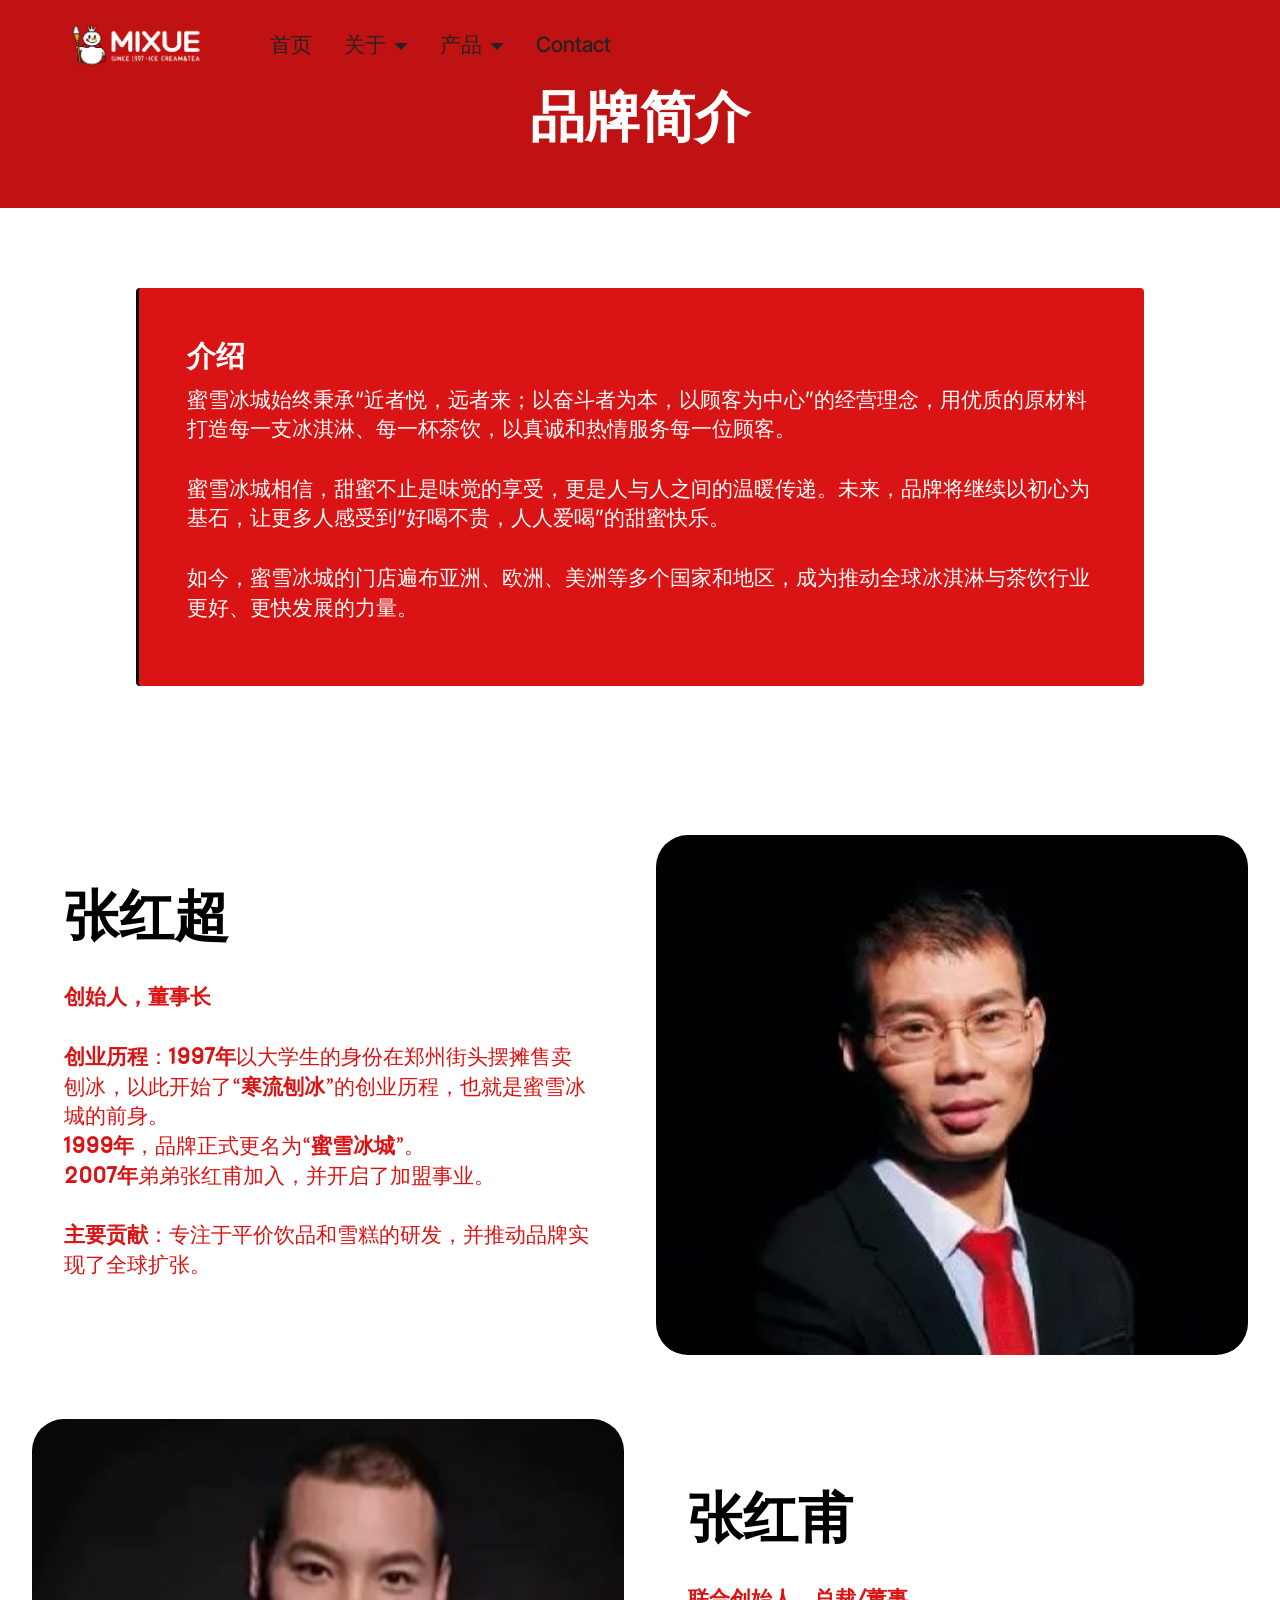
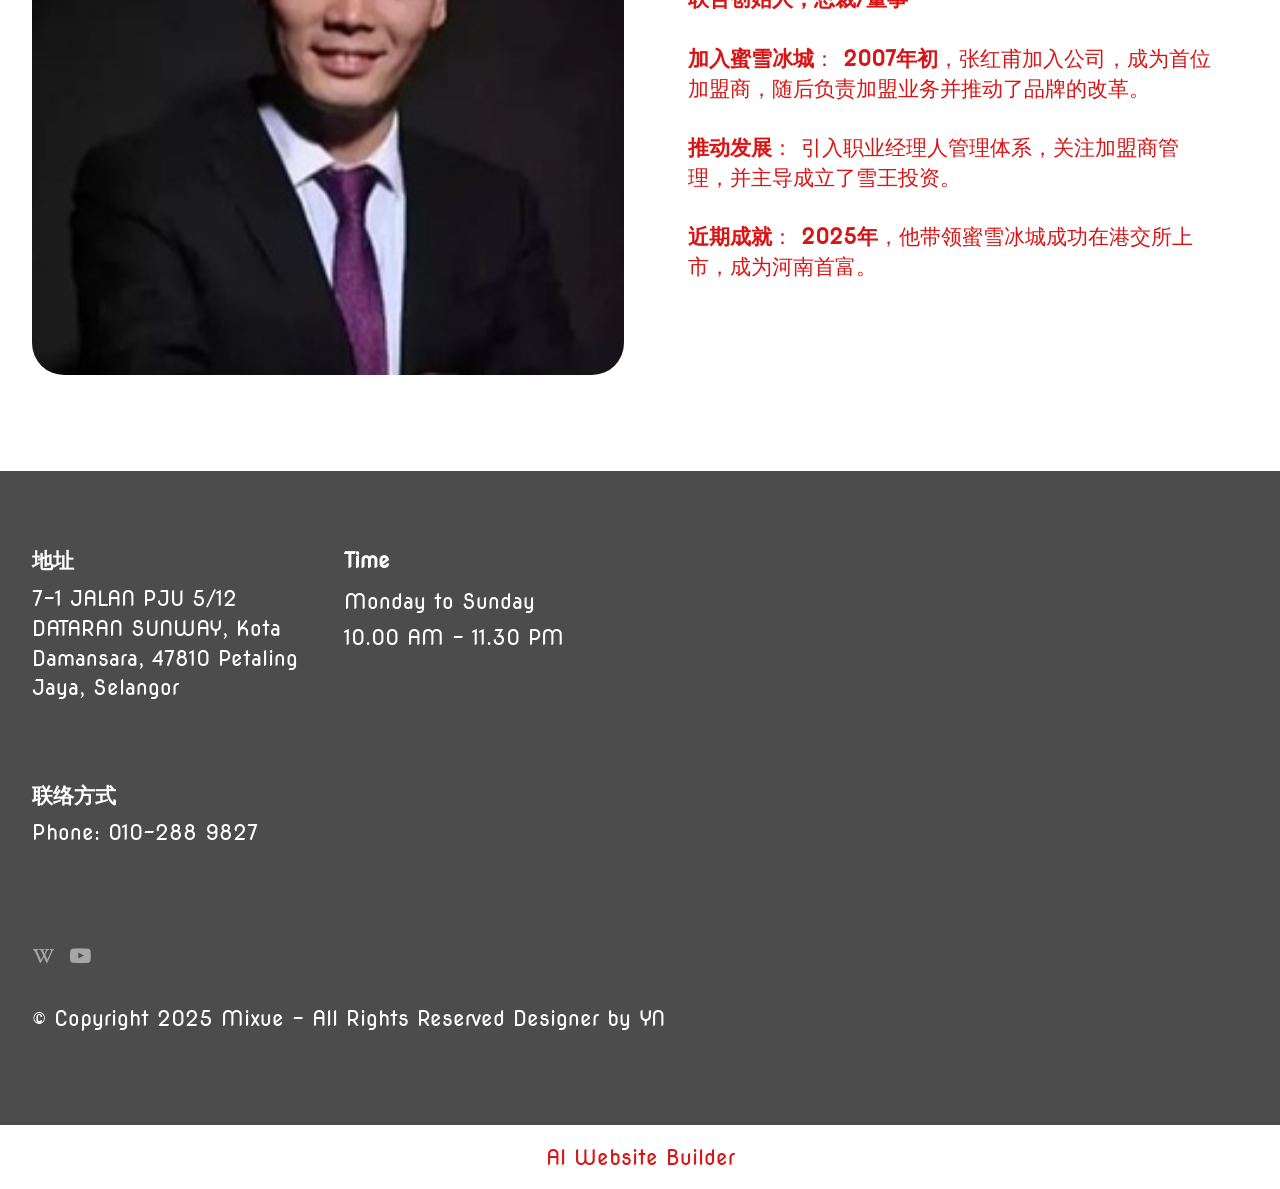
==== commit 39a3afee: "create github pages" ====
--- a/page1.html
+++ b/page1.html
@@ -20,7 +20,7 @@
   <noscript><link rel="stylesheet" href="https://fonts.googleapis.com/css?family=Inter+Tight:100,200,300,400,500,600,700,800,900,100i,200i,300i,400i,500i,600i,700i,800i,900i&display=swap"></noscript>
   <link rel="preload" href="https://fonts.googleapis.com/css?family=Nova+Round:400&display=swap" as="style" onload="this.onload=null;this.rel='stylesheet'">
   <noscript><link rel="stylesheet" href="https://fonts.googleapis.com/css?family=Nova+Round:400&display=swap"></noscript>
-  <link rel="preload" as="style" href="assets/mobirise/css/mbr-additional.css?v=rf0J5p"><link rel="stylesheet" href="assets/mobirise/css/mbr-additional.css?v=rf0J5p" type="text/css">
+  <link rel="preload" as="style" href="assets/mobirise/css/mbr-additional.css?v=Sj6vtR"><link rel="stylesheet" href="assets/mobirise/css/mbr-additional.css?v=Sj6vtR" type="text/css">
 
   
   
@@ -154,7 +154,7 @@
                 <p class="mbr-text mbr-fonts-style mb-4 display-7"></p>
             </div>
             <div class="col-12 col-md-6">
-                <div class="google-map"><iframe frameborder="0" style="border:0" src="https://www.google.com/maps/embed/v1/place?key=AIzaSyBQ55g-IgRRgXrd803PTWDTb7kd6aAitNQ&amp;q=7-1 JALAN PJU 5/12 DATARAN SUNWAY, Kota Damansara, 47810 Petaling Jaya, Selangor" allowfullscreen=""></iframe></div>
+                <div class="google-map"><iframe frameborder="0" style="border:0" src="https://www.google.com/maps/embed/v1/place?key=AIzaSyDbnCmnHmtigIYiD8jIfeHQv7gW2ANhHD4&amp;q=7-1 JALAN PJU 5/12 DATARAN SUNWAY, Kota Damansara, 47810 Petaling Jaya, Selangor" allowfullscreen=""></iframe></div>
             </div>
             <div class="col-md-6">
                 <div class="social-list align-left">
@@ -187,7 +187,7 @@
             </div>
         </div>
     </div>
-</section><section class="display-7" style="padding: 0;align-items: center;justify-content: center;flex-wrap: wrap;    align-content: center;display: flex;position: relative;height: 4rem;"><a href="https://mobiri.se/4250556" style="flex: 1 1;height: 4rem;position: absolute;width: 100%;z-index: 1;"><img alt="" style="height: 4rem;" src="[data-uri]"></a><p style="margin: 0;text-align: center;" class="display-7">&#8204;</p><a style="z-index:1" href="https://mobirise.com/drag-drop-website-builder.html">Drag and Drop Website Builder</a></section><script src="assets/bootstrap/js/bootstrap.bundle.min.js"></script>  <script src="assets/smoothscroll/smooth-scroll.js"></script>  <script src="assets/ytplayer/index.js"></script>  <script src="assets/dropdown/js/navbar-dropdown.js"></script>  <script src="assets/theme/js/script.js"></script>  
+</section><section class="display-7" style="padding: 0;align-items: center;justify-content: center;flex-wrap: wrap;    align-content: center;display: flex;position: relative;height: 4rem;"><a href="https://mobiri.se/4250556" style="flex: 1 1;height: 4rem;position: absolute;width: 100%;z-index: 1;"><img alt="" style="height: 4rem;" src="[data-uri]"></a><p style="margin: 0;text-align: center;" class="display-7">&#8204;</p><a style="z-index:1" href="https://mobirise.com/builder/ai-website-builder.html">AI Website Builder</a></section><script src="assets/bootstrap/js/bootstrap.bundle.min.js"></script>  <script src="assets/smoothscroll/smooth-scroll.js"></script>  <script src="assets/ytplayer/index.js"></script>  <script src="assets/dropdown/js/navbar-dropdown.js"></script>  <script src="assets/theme/js/script.js"></script>  
   
   
 </body>
--- a/assets/mobirise/css/mbr-additional.css
+++ b/assets/mobirise/css/mbr-additional.css
@@ -1363,7 +1363,7 @@
   height: 100%;
   position: absolute;
   top: 0;
-  background-image: url("../../../assets/images/screenshot-2025-10-12.png");
+  background-image: url("file:///C:/Users/user/AppData/Local/Mobirise.com/Mobirise/projects/project-2025-10-06_213620/assets/images/screenshot-2025-10-12.png");
 }
 .cid-uYR34qrhui .mbr-section-title {
   color: #ffffff;
@@ -1508,7 +1508,7 @@
   }
 }
 .cid-uYWBwJEfhh .wrap {
-  background: url("../../../assets/images/screenshot-2025-10-32.png");
+  background: url("file:///C:/Users/user/AppData/Local/Mobirise.com/Mobirise/projects/project-2025-10-06_213620/assets/images/screenshot-2025-10-32.png");
   background-repeat: no-repeat;
   background-position: center;
   background-size: cover;
@@ -1638,7 +1638,7 @@
 .cid-uYRIShF6Bb {
   padding-top: 75px;
   padding-bottom: 75px;
-  background-image: url("../../../assets/images/screenshot-2025-10-13.png");
+  background-image: url("file:///C:/Users/user/AppData/Local/Mobirise.com/Mobirise/projects/project-2025-10-06_213620/assets/images/screenshot-2025-10-13.png");
 }
 @media (max-width: 767px) {
   .cid-uYRIShF6Bb .content {
@@ -2377,7 +2377,7 @@
 .cid-uYWFicJrIQ {
   padding-top: 75px;
   padding-bottom: 75px;
-  background-image: url("../../../assets/images/screenshot-2025-10-13.png");
+  background-image: url("file:///C:/Users/user/AppData/Local/Mobirise.com/Mobirise/projects/project-2025-10-06_213620/assets/images/screenshot-2025-10-13.png");
 }
 @media (max-width: 767px) {
   .cid-uYWFicJrIQ .content {
@@ -3094,7 +3094,7 @@
 .cid-uYWFZhvrrt {
   padding-top: 75px;
   padding-bottom: 75px;
-  background-image: url("../../../assets/images/screenshot-2025-10-13.png");
+  background-image: url("file:///C:/Users/user/AppData/Local/Mobirise.com/Mobirise/projects/project-2025-10-06_213620/assets/images/screenshot-2025-10-13.png");
 }
 @media (max-width: 767px) {
   .cid-uYWFZhvrrt .content {
@@ -3858,7 +3858,7 @@
 .cid-uYWJ3DdT4O {
   padding-top: 75px;
   padding-bottom: 75px;
-  background-image: url("../../../assets/images/screenshot-2025-10-13.png");
+  background-image: url("file:///C:/Users/user/AppData/Local/Mobirise.com/Mobirise/projects/project-2025-10-06_213620/assets/images/screenshot-2025-10-13.png");
 }
 @media (max-width: 767px) {
   .cid-uYWJ3DdT4O .content {
@@ -4759,7 +4759,7 @@
 .cid-uYWJeDiwNw {
   padding-top: 75px;
   padding-bottom: 75px;
-  background-image: url("../../../assets/images/screenshot-2025-10-13.png");
+  background-image: url("file:///C:/Users/user/AppData/Local/Mobirise.com/Mobirise/projects/project-2025-10-06_213620/assets/images/screenshot-2025-10-13.png");
 }
 @media (max-width: 767px) {
   .cid-uYWJeDiwNw .content {
@@ -5570,7 +5570,7 @@
 .cid-uYWJokLJVp {
   padding-top: 75px;
   padding-bottom: 75px;
-  background-image: url("../../../assets/images/screenshot-2025-10-13.png");
+  background-image: url("file:///C:/Users/user/AppData/Local/Mobirise.com/Mobirise/projects/project-2025-10-06_213620/assets/images/screenshot-2025-10-13.png");
 }
 @media (max-width: 767px) {
   .cid-uYWJokLJVp .content {
@@ -6237,7 +6237,7 @@
   height: 100%;
   position: absolute;
   top: 0;
-  background-image: url("../../../assets/images/screenshot-2025-10-12.png");
+  background-image: url("file:///C:/Users/user/AppData/Local/Mobirise.com/Mobirise/projects/project-2025-10-06_213620/assets/images/screenshot-2025-10-12.png");
 }
 .cid-uYWKj3F96Z .mbr-section-title {
   color: #000000;
@@ -6422,7 +6422,7 @@
   }
 }
 .cid-uYWKj59RuR .wrap {
-  background: url("../../../assets/images/screenshot-2025-10-32.png");
+  background: url("file:///C:/Users/user/AppData/Local/Mobirise.com/Mobirise/projects/project-2025-10-06_213620/assets/images/screenshot-2025-10-32.png");
   background-repeat: no-repeat;
   background-position: center;
   background-size: cover;
@@ -7205,7 +7205,7 @@
 .cid-uYWKj9aLnC {
   padding-top: 75px;
   padding-bottom: 75px;
-  background-image: url("../../../assets/images/screenshot-2025-10-13.png");
+  background-image: url("file:///C:/Users/user/AppData/Local/Mobirise.com/Mobirise/projects/project-2025-10-06_213620/assets/images/screenshot-2025-10-13.png");
 }
 @media (max-width: 767px) {
   .cid-uYWKj9aLnC .content {
@@ -7922,7 +7922,7 @@
 .cid-uYWMpOvuNK {
   padding-top: 75px;
   padding-bottom: 75px;
-  background-image: url("../../../assets/images/screenshot-2025-10-13.png");
+  background-image: url("file:///C:/Users/user/AppData/Local/Mobirise.com/Mobirise/projects/project-2025-10-06_213620/assets/images/screenshot-2025-10-13.png");
 }
 @media (max-width: 767px) {
   .cid-uYWMpOvuNK .content {
@@ -8639,7 +8639,7 @@
 .cid-uYWRdS1XJu {
   padding-top: 75px;
   padding-bottom: 75px;
-  background-image: url("../../../assets/images/screenshot-2025-10-13.png");
+  background-image: url("file:///C:/Users/user/AppData/Local/Mobirise.com/Mobirise/projects/project-2025-10-06_213620/assets/images/screenshot-2025-10-13.png");
 }
 @media (max-width: 767px) {
   .cid-uYWRdS1XJu .content {
@@ -8726,2852 +8726,3 @@
   list-style-type: none;
   padding: 0;
 }
-.cid-uYWRlfVFmR {
-  z-index: 1000;
-  width: 100%;
-  position: relative;
-}
-.cid-uYWRlfVFmR .dropdown-item:before {
-  font-family: Moririse2 !important;
-  content: "\e966";
-  display: inline-block;
-  width: 0;
-  position: absolute;
-  left: 1rem;
-  top: 0.5rem;
-  margin-right: 0.5rem;
-  line-height: 1;
-  font-size: inherit;
-  vertical-align: middle;
-  text-align: center;
-  overflow: hidden;
-  transform: scale(0, 1);
-  transition: all 0.25s ease-in-out;
-}
-@media (max-width: 767px) {
-  .cid-uYWRlfVFmR .navbar-toggler {
-    transform: scale(0.8);
-  }
-}
-.cid-uYWRlfVFmR .navbar-brand {
-  flex-shrink: 0;
-  align-items: center;
-  margin-right: 0;
-  padding: 10px 0;
-  transition: all 0.3s;
-  word-break: break-word;
-  z-index: 1;
-}
-.cid-uYWRlfVFmR .navbar-brand img {
-  max-width: 100%;
-  max-height: 100%;
-  border-radius: 0px !important;
-}
-.cid-uYWRlfVFmR .navbar-brand .navbar-caption {
-  line-height: inherit !important;
-}
-.cid-uYWRlfVFmR .navbar-brand .navbar-logo a {
-  outline: none;
-}
-.cid-uYWRlfVFmR .navbar-nav {
-  margin: auto;
-  margin-left: 0;
-}
-.cid-uYWRlfVFmR .navbar-nav .nav-item {
-  padding: 0 !important;
-  transition: 0.3s all !important;
-}
-.cid-uYWRlfVFmR .navbar-nav .nav-item .nav-link {
-  padding: 16px !important;
-  margin: 0 !important;
-  border-radius: 1rem !important;
-  transition: 0.3s all !important;
-}
-.cid-uYWRlfVFmR .navbar-nav .nav-item .nav-link:hover {
-  background-color: rgba(27, 31, 10, 0.06);
-}
-.cid-uYWRlfVFmR .navbar-nav .open .nav-link::after {
-  transform: rotate(180deg);
-}
-@media (min-width: 992px) {
-  .cid-uYWRlfVFmR .navbar-nav .open .nav-link::before {
-    content: "";
-    width: 100%;
-    height: 20px;
-    top: 100%;
-    background: transparent;
-    position: absolute;
-  }
-}
-.cid-uYWRlfVFmR .navbar-nav .dropdown-item {
-  padding: 12px !important;
-  border-radius: 0.5rem !important;
-  margin: 0 8px !important;
-  transition: 0.3s all !important;
-}
-.cid-uYWRlfVFmR .navbar-nav .dropdown-item:hover {
-  background-color: rgba(27, 31, 10, 0.06);
-}
-@media (min-width: 992px) {
-  .cid-uYWRlfVFmR .navbar-nav {
-    padding-left: 1.5rem;
-  }
-}
-.cid-uYWRlfVFmR .nav-link {
-  width: fit-content;
-  position: relative;
-}
-.cid-uYWRlfVFmR .navbar-logo {
-  padding-left: 2rem;
-  margin: 0 !important;
-}
-@media (max-width: 767px) {
-  .cid-uYWRlfVFmR .navbar-logo {
-    padding-left: 1rem;
-  }
-}
-.cid-uYWRlfVFmR .navbar-caption {
-  padding-left: 1rem;
-  padding-right: 0.5rem;
-}
-@media (max-width: 767px) {
-  .cid-uYWRlfVFmR .nav-dropdown {
-    padding-bottom: 0.5rem;
-  }
-}
-.cid-uYWRlfVFmR .nav-dropdown .link.dropdown-toggle::after {
-  margin-left: 0.5rem;
-  margin-top: 0.2rem;
-  transition: 0.3s all;
-}
-.cid-uYWRlfVFmR .container {
-  display: flex;
-  height: 90px;
-  padding: 0.5rem 0.6rem;
-  flex-wrap: nowrap;
-  left: 0;
-  right: 0;
-  -webkit-box-pack: justify;
-  -ms-flex-pack: justify;
-  justify-content: flex-end;
-  -webkit-box-align: center;
-  -webkit-align-items: center;
-  -ms-flex-align: center;
-  align-items: center;
-  border-radius: 100vw;
-}
-@media (max-width: 992px) {
-  .cid-uYWRlfVFmR .container {
-    padding-right: 2rem;
-  }
-}
-@media (max-width: 767px) {
-  .cid-uYWRlfVFmR .container {
-    width: 95%;
-    height: 56px !important;
-    padding-right: 1rem;
-    margin-top: 0rem;
-  }
-}
-.cid-uYWRlfVFmR .iconfont-wrapper {
-  color: #000000 !important;
-  font-size: 1.5rem;
-  padding-right: 0.5rem;
-}
-.cid-uYWRlfVFmR .dropdown-menu {
-  flex-wrap: wrap;
-  flex-direction: column;
-  max-width: 100%;
-  padding: 12px 4px !important;
-  border-radius: 1.5rem;
-  transition: 0.3s all !important;
-  min-width: auto;
-  background: #c01212;
-}
-.cid-uYWRlfVFmR .nav-item:focus,
-.cid-uYWRlfVFmR .nav-link:focus {
-  outline: none;
-}
-.cid-uYWRlfVFmR .dropdown .dropdown-menu .dropdown-item {
-  width: auto;
-  transition: all 0.25s ease-in-out;
-}
-.cid-uYWRlfVFmR .dropdown .dropdown-menu .dropdown-item::after {
-  right: 0.5rem;
-}
-.cid-uYWRlfVFmR .dropdown .dropdown-menu .dropdown-item .mbr-iconfont {
-  margin-right: 0.5rem;
-  vertical-align: sub;
-}
-.cid-uYWRlfVFmR .dropdown .dropdown-menu .dropdown-item .mbr-iconfont:before {
-  display: inline-block;
-  transform: scale(1, 1);
-  transition: all 0.25s ease-in-out;
-}
-.cid-uYWRlfVFmR .collapsed .dropdown-menu .dropdown-item:before {
-  display: none;
-}
-.cid-uYWRlfVFmR .collapsed .dropdown .dropdown-menu .dropdown-item {
-  padding: 0.235em 1.5em 0.235em 1.5em !important;
-  transition: none;
-  margin: 0 !important;
-}
-.cid-uYWRlfVFmR .navbar {
-  min-height: 90px;
-  transition: all 0.3s;
-  border-bottom: 1px solid transparent;
-  background: transparent !important;
-  padding: 0 !important;
-  border: none !important;
-  box-shadow: none !important;
-  border-radius: 0 !important;
-}
-.cid-uYWRlfVFmR .navbar.opened {
-  transition: all 0.25s;
-}
-.cid-uYWRlfVFmR .navbar .dropdown-item {
-  padding: 0.5rem 1.8rem;
-}
-.cid-uYWRlfVFmR .navbar .navbar-logo img {
-  width: auto;
-}
-.cid-uYWRlfVFmR .navbar .navbar-collapse {
-  z-index: 1;
-  justify-content: flex-end;
-}
-.cid-uYWRlfVFmR .navbar.collapsed {
-  justify-content: center;
-}
-.cid-uYWRlfVFmR .navbar.collapsed .nav-item .nav-link::before {
-  display: none;
-}
-.cid-uYWRlfVFmR .navbar.collapsed.opened .dropdown-menu {
-  top: 0;
-}
-@media (min-width: 992px) {
-  .cid-uYWRlfVFmR .navbar.collapsed.opened:not(.navbar-short) .navbar-collapse {
-    max-height: calc(98.5vh - 5rem);
-  }
-}
-.cid-uYWRlfVFmR .navbar.collapsed .dropdown-menu .dropdown-submenu {
-  left: 0 !important;
-}
-.cid-uYWRlfVFmR .navbar.collapsed .dropdown-menu .dropdown-item:after {
-  right: auto;
-}
-.cid-uYWRlfVFmR .navbar.collapsed .dropdown-menu .dropdown-toggle[data-toggle="dropdown-submenu"]:after {
-  margin-left: 0.5rem;
-  margin-top: 0.2rem;
-  border-top: 0.35em solid;
-  border-right: 0.35em solid transparent;
-  border-left: 0.35em solid transparent;
-  border-bottom: 0;
-  top: 41%;
-}
-.cid-uYWRlfVFmR .navbar.collapsed ul.navbar-nav li {
-  margin: auto;
-}
-.cid-uYWRlfVFmR .navbar.collapsed .dropdown-menu .dropdown-item {
-  padding: 0.25rem 1.5rem;
-  text-align: center;
-}
-.cid-uYWRlfVFmR .navbar.collapsed .icons-menu {
-  padding-left: 0;
-  padding-right: 0;
-  padding-top: 0.5rem;
-  padding-bottom: 0.5rem;
-}
-@media (max-width: 767px) {
-  .cid-uYWRlfVFmR .navbar {
-    min-height: 72px;
-  }
-  .cid-uYWRlfVFmR .navbar .navbar-logo img {
-    height: 2rem !important;
-  }
-}
-@media (max-width: 991px) {
-  .cid-uYWRlfVFmR .navbar .nav-item .nav-link::before {
-    display: none;
-  }
-  .cid-uYWRlfVFmR .navbar.opened .dropdown-menu {
-    top: 0;
-  }
-  .cid-uYWRlfVFmR .navbar .dropdown-menu .dropdown-submenu {
-    left: 0 !important;
-  }
-  .cid-uYWRlfVFmR .navbar .dropdown-menu .dropdown-item:after {
-    right: auto;
-  }
-  .cid-uYWRlfVFmR .navbar .dropdown-menu .dropdown-toggle[data-toggle="dropdown-submenu"]:after {
-    margin-left: 0.5rem;
-    margin-top: 0.2rem;
-    border-top: 0.35em solid;
-    border-right: 0.35em solid transparent;
-    border-left: 0.35em solid transparent;
-    border-bottom: 0;
-    top: 40%;
-  }
-  .cid-uYWRlfVFmR .navbar .dropdown-menu .dropdown-item {
-    padding: 0.25rem 1.5rem !important;
-    text-align: center;
-  }
-  .cid-uYWRlfVFmR .navbar .navbar-brand {
-    flex-shrink: initial;
-    flex-basis: auto;
-    word-break: break-word;
-    padding-right: 10px;
-  }
-  .cid-uYWRlfVFmR .navbar .navbar-toggler {
-    flex-basis: auto;
-  }
-  .cid-uYWRlfVFmR .navbar .icons-menu {
-    padding-left: 0;
-    padding-top: 0.5rem;
-    padding-bottom: 0.5rem;
-  }
-}
-.cid-uYWRlfVFmR .navbar.navbar-short .navbar-logo img {
-  height: 2rem;
-}
-.cid-uYWRlfVFmR .dropdown-item.active,
-.cid-uYWRlfVFmR .dropdown-item:active {
-  background-color: transparent;
-}
-.cid-uYWRlfVFmR .navbar-expand-lg .navbar-nav .nav-link {
-  padding: 0;
-}
-.cid-uYWRlfVFmR .nav-dropdown .link.dropdown-toggle {
-  margin-right: 1.667em;
-}
-.cid-uYWRlfVFmR .nav-dropdown .link.dropdown-toggle[aria-expanded="true"] {
-  margin-right: 0;
-  padding: 0.667em 1.667em;
-}
-.cid-uYWRlfVFmR .navbar.navbar-expand-lg .dropdown .dropdown-menu {
-  background: #c01212;
-}
-.cid-uYWRlfVFmR .navbar.navbar-expand-lg .dropdown .dropdown-menu .dropdown-submenu {
-  margin: 0;
-  left: 105%;
-  transform: none;
-  top: -12px;
-}
-.cid-uYWRlfVFmR .navbar .dropdown.open > .dropdown-menu {
-  display: flex;
-}
-.cid-uYWRlfVFmR ul.navbar-nav {
-  flex-wrap: wrap;
-}
-.cid-uYWRlfVFmR .navbar-buttons {
-  text-align: center;
-  min-width: 140px;
-}
-@media (max-width: 992px) {
-  .cid-uYWRlfVFmR .navbar-buttons {
-    text-align: left;
-  }
-}
-.cid-uYWRlfVFmR button.navbar-toggler {
-  outline: none;
-  width: 31px;
-  height: 20px;
-  cursor: pointer;
-  transition: all 0.2s;
-  position: relative;
-  align-self: center;
-}
-.cid-uYWRlfVFmR button.navbar-toggler .hamburger span {
-  position: absolute;
-  right: 0;
-  width: 30px;
-  height: 2px;
-  border-right: 5px;
-  background-color: #000000;
-}
-.cid-uYWRlfVFmR button.navbar-toggler .hamburger span:nth-child(1) {
-  top: 0;
-  transition: all 0.2s;
-}
-.cid-uYWRlfVFmR button.navbar-toggler .hamburger span:nth-child(2) {
-  top: 8px;
-  transition: all 0.15s;
-}
-.cid-uYWRlfVFmR button.navbar-toggler .hamburger span:nth-child(3) {
-  top: 8px;
-  transition: all 0.15s;
-}
-.cid-uYWRlfVFmR button.navbar-toggler .hamburger span:nth-child(4) {
-  top: 16px;
-  transition: all 0.2s;
-}
-.cid-uYWRlfVFmR nav.opened .hamburger span:nth-child(1) {
-  top: 8px;
-  width: 0;
-  opacity: 0;
-  right: 50%;
-  transition: all 0.2s;
-}
-.cid-uYWRlfVFmR nav.opened .hamburger span:nth-child(2) {
-  transform: rotate(45deg);
-  transition: all 0.25s;
-}
-.cid-uYWRlfVFmR nav.opened .hamburger span:nth-child(3) {
-  transform: rotate(-45deg);
-  transition: all 0.25s;
-}
-.cid-uYWRlfVFmR nav.opened .hamburger span:nth-child(4) {
-  top: 8px;
-  width: 0;
-  opacity: 0;
-  right: 50%;
-  transition: all 0.2s;
-}
-.cid-uYWRlfVFmR .navbar-dropdown {
-  padding: 0;
-  background-color: #c01212 !important;
-  position: fixed;
-}
-.cid-uYWRlfVFmR .opacityScroll {
-  background: rgba(192, 18, 18, 0) !important;
-}
-.cid-uYWRlfVFmR a.nav-link {
-  display: flex;
-  align-items: center;
-  justify-content: center;
-}
-.cid-uYWRlfVFmR .icons-menu {
-  flex-wrap: nowrap;
-  display: flex;
-  justify-content: center;
-  padding-left: 1rem;
-  padding-right: 1rem;
-  padding-top: 0.3rem;
-  text-align: center;
-}
-@media (max-width: 992px) {
-  .cid-uYWRlfVFmR .icons-menu {
-    justify-content: flex-start;
-    margin-bottom: 0.5rem;
-  }
-}
-@media screen and (-ms-high-contrast: active), (-ms-high-contrast: none) {
-  .cid-uYWRlfVFmR .navbar {
-    height: 70px;
-  }
-  .cid-uYWRlfVFmR .navbar.opened {
-    height: auto;
-  }
-  .cid-uYWRlfVFmR .nav-item .nav-link:hover::before {
-    width: 175%;
-    max-width: calc(100% + 2rem);
-    left: -1rem;
-  }
-}
-.cid-uYWRlfVFmR .navbar .dropdown > .dropdown-menu {
-  display: none;
-  width: max-content;
-  max-width: 500px !important;
-  transform: translateX(-50%);
-  top: calc(100% + 20px);
-  left: 50%;
-}
-.cid-uYWRlfVFmR .navbar .dropdown > .dropdown-menu .dropdown-item {
-  line-height: 1 !important;
-}
-.cid-uYWRlfVFmR .navbar .dropdown > .dropdown-menu .dropdown .dropdown-item {
-  align-items: center;
-  display: flex;
-  height: max-content !important;
-  min-height: max-content !important;
-}
-.cid-uYWRlfVFmR .navbar .dropdown > .dropdown-menu .dropdown .dropdown-item::after {
-  display: inline-block;
-  position: static;
-  margin-left: 0.5rem;
-  margin-top: 0;
-  margin-right: 0;
-  margin-bottom: 0;
-  transition: 0.3s all;
-  transform: rotate(-90deg);
-}
-.cid-uYWRlfVFmR .navbar .dropdown > .dropdown-menu .dropdown.open .dropdown-item::after {
-  transform: rotate(0deg);
-}
-.cid-uYWRlfVFmR .mbr-section-btn {
-  margin: -0.6rem -0.6rem;
-}
-.cid-uYWRlfVFmR .navbar-toggler {
-  margin-left: 12px;
-  margin-right: 8px;
-  order: 1000;
-}
-@media (max-width: 991px) {
-  .cid-uYWRlfVFmR .navbar-brand {
-    margin-right: auto;
-  }
-  .cid-uYWRlfVFmR .navbar-collapse {
-    z-index: -1 !important;
-    position: absolute;
-    top: 100%;
-    left: 0;
-    width: 100%;
-    padding: 1rem;
-    border-radius: 1.5rem;
-    background: #c01212;
-    backdrop-filter: blur(8px);
-  }
-  .cid-uYWRlfVFmR .navbar-nav .nav-item .nav-link::after {
-    margin-left: 10px;
-  }
-  .cid-uYWRlfVFmR .navbar-nav .dropdown-item:hover {
-    background-color: rgba(27, 31, 10, 0.06);
-  }
-  .cid-uYWRlfVFmR .navbar .dropdown > .dropdown-menu {
-    max-width: 100% !important;
-    transform: translateX(0);
-    top: 10px;
-    left: 0;
-    padding: 8px !important;
-    border-radius: 1rem;
-    background-color: rgba(27, 31, 10, 0.04) !important;
-  }
-  .cid-uYWRlfVFmR .navbar .dropdown > .dropdown-menu .dropdown-item {
-    padding: 8px !important;
-    line-height: 1 !important;
-    margin-bottom: 4px !important;
-  }
-  .cid-uYWRlfVFmR .navbar .dropdown > .dropdown-menu .dropdown .dropdown-item {
-    align-items: center;
-    display: flex;
-    height: max-content !important;
-    min-height: max-content !important;
-  }
-  .cid-uYWRlfVFmR .navbar .dropdown > .dropdown-menu .dropdown .dropdown-item::after {
-    display: inline-block;
-    position: static;
-    margin-left: 0.5rem;
-    margin-top: 0;
-    margin-right: 0;
-    margin-bottom: 0;
-    transition: 0.3s all;
-    transform: rotate(0deg);
-  }
-  .cid-uYWRlfVFmR .navbar .dropdown > .dropdown-menu .dropdown.open .dropdown-item::after {
-    transform: rotate(180deg);
-  }
-  .cid-uYWRlfVFmR .navbar .dropdown > .dropdown-menu .dropdown-submenu {
-    position: static;
-    width: 100%;
-    max-width: 100% !important;
-    transform: translateX(0) !important;
-    top: 0;
-    left: 0;
-    padding: 8px !important;
-    border-radius: 1rem;
-    background-color: rgba(27, 31, 10, 0.04) !important;
-  }
-  .cid-uYWRlfVFmR .navbar .dropdown.open > .dropdown-menu {
-    display: flex !important;
-    flex-direction: column;
-    align-items: flex-start;
-  }
-}
-@media (max-width: 991px) and (max-width: 767px) {
-  .cid-uYWRlfVFmR .navbar-collapse {
-    left: -0.7rem;
-    width: 106%;
-    border-radius: 0;
-  }
-}
-@media (max-width: 991px) and (min-width: 768px) and (max-width: 991px) {
-  .cid-uYWRlfVFmR .navbar-collapse {
-    left: 0rem;
-    width: 106%;
-    border-radius: 0;
-  }
-}
-@media (max-width: 575px) {
-  .cid-uYWRlfVFmR .navbar-collapse {
-    padding: 1rem;
-  }
-}
-.cid-uYWRleJAcp {
-  padding-top: 6rem;
-  padding-bottom: 6rem;
-  background-color: #ffffff;
-}
-.cid-uYWRleJAcp .mbr-fallback-image.disabled {
-  display: none;
-}
-.cid-uYWRleJAcp .mbr-fallback-image {
-  display: block;
-  background-size: cover;
-  background-position: center center;
-  width: 100%;
-  height: 100%;
-  position: absolute;
-  top: 0;
-}
-.cid-uYWRleJAcp .top-line {
-  display: flex;
-  justify-content: space-between;
-}
-.cid-uYWRleJAcp .mbr-section-title,
-.cid-uYWRleJAcp .mbr-section-subtitle {
-  text-align: center;
-}
-.cid-uYWRleJAcp .item:not(:nth-last-child(1)) {
-  margin-bottom: 2rem;
-}
-.cid-uYWRleJAcp .item-wrapper {
-  border-radius: 4px;
-  background-color: #c01212;
-}
-.cid-uYWRleJAcp .image-wrapper img {
-  width: 100%;
-  object-fit: cover;
-}
-@media (max-width: 767px) {
-  .cid-uYWRleJAcp .card-box {
-    padding: 1rem;
-  }
-}
-@media (min-width: 768px) {
-  .cid-uYWRleJAcp .card-box {
-    padding-right: 2rem;
-  }
-}
-@media (min-width: 992px) {
-  .cid-uYWRleJAcp .card-box {
-    padding-left: 2rem;
-    padding-right: 4rem;
-  }
-}
-.cid-uYWRleJAcp .mbr-text {
-  color: #ffffff;
-}
-.cid-uYWRleJAcp .card-title {
-  color: #ffffff;
-}
-.cid-uYWRlgJu6h {
-  padding-top: 75px;
-  padding-bottom: 75px;
-  background-image: url("../../../assets/images/screenshot-2025-10-13.png");
-}
-@media (max-width: 767px) {
-  .cid-uYWRlgJu6h .content {
-    text-align: center;
-  }
-  .cid-uYWRlgJu6h .content > div:not(:last-child) {
-    margin-bottom: 2rem;
-  }
-}
-.cid-uYWRlgJu6h .map {
-  height: 18.75rem;
-}
-@media (max-width: 767px) {
-  .cid-uYWRlgJu6h .footer-lower .copyright {
-    margin-bottom: 1rem;
-    text-align: center;
-  }
-}
-.cid-uYWRlgJu6h .footer-lower hr {
-  margin: 1rem 0;
-  border-color: #fff;
-  opacity: 0.05;
-}
-.cid-uYWRlgJu6h .google-map {
-  height: 25rem;
-  position: relative;
-}
-.cid-uYWRlgJu6h .google-map iframe {
-  height: 100%;
-  width: 100%;
-}
-.cid-uYWRlgJu6h .google-map [data-state-details] {
-  color: #6b6763;
-  font-family: Montserrat;
-  height: 1.5em;
-  margin-top: -0.75em;
-  padding-left: 1.25rem;
-  padding-right: 1.25rem;
-  position: absolute;
-  text-align: center;
-  top: 50%;
-  width: 100%;
-}
-.cid-uYWRlgJu6h .google-map[data-state] {
-  background: #e9e5dc;
-}
-.cid-uYWRlgJu6h .google-map[data-state="loading"] [data-state-details] {
-  display: none;
-}
-.cid-uYWRlgJu6h .social-list {
-  padding-left: 0;
-  margin-bottom: 0;
-  margin-left: -7px;
-  list-style: none;
-  display: flex;
-  -webkit-justify-content: flex-start;
-  justify-content: flex-start;
-  -webkit-flex-wrap: wrap;
-  flex-wrap: wrap;
-}
-.cid-uYWRlgJu6h .social-list .mbr-iconfont-social {
-  font-size: 1.3rem;
-  color: #fff;
-}
-.cid-uYWRlgJu6h .social-list .soc-item {
-  margin: 0 0.5rem;
-}
-.cid-uYWRlgJu6h .social-list a {
-  margin: 0;
-  opacity: 0.5;
-  -webkit-transition: 0.2s linear;
-  transition: 0.2s linear;
-}
-.cid-uYWRlgJu6h .social-list a:hover {
-  opacity: 1;
-}
-@media (max-width: 767px) {
-  .cid-uYWRlgJu6h .social-list {
-    -webkit-justify-content: center;
-    justify-content: center;
-  }
-}
-.cid-uYWRlgJu6h .list {
-  list-style-type: none;
-  padding: 0;
-}
-.cid-uYWRnZJEQy {
-  z-index: 1000;
-  width: 100%;
-  position: relative;
-}
-.cid-uYWRnZJEQy .dropdown-item:before {
-  font-family: Moririse2 !important;
-  content: "\e966";
-  display: inline-block;
-  width: 0;
-  position: absolute;
-  left: 1rem;
-  top: 0.5rem;
-  margin-right: 0.5rem;
-  line-height: 1;
-  font-size: inherit;
-  vertical-align: middle;
-  text-align: center;
-  overflow: hidden;
-  transform: scale(0, 1);
-  transition: all 0.25s ease-in-out;
-}
-@media (max-width: 767px) {
-  .cid-uYWRnZJEQy .navbar-toggler {
-    transform: scale(0.8);
-  }
-}
-.cid-uYWRnZJEQy .navbar-brand {
-  flex-shrink: 0;
-  align-items: center;
-  margin-right: 0;
-  padding: 10px 0;
-  transition: all 0.3s;
-  word-break: break-word;
-  z-index: 1;
-}
-.cid-uYWRnZJEQy .navbar-brand img {
-  max-width: 100%;
-  max-height: 100%;
-  border-radius: 0px !important;
-}
-.cid-uYWRnZJEQy .navbar-brand .navbar-caption {
-  line-height: inherit !important;
-}
-.cid-uYWRnZJEQy .navbar-brand .navbar-logo a {
-  outline: none;
-}
-.cid-uYWRnZJEQy .navbar-nav {
-  margin: auto;
-  margin-left: 0;
-}
-.cid-uYWRnZJEQy .navbar-nav .nav-item {
-  padding: 0 !important;
-  transition: 0.3s all !important;
-}
-.cid-uYWRnZJEQy .navbar-nav .nav-item .nav-link {
-  padding: 16px !important;
-  margin: 0 !important;
-  border-radius: 1rem !important;
-  transition: 0.3s all !important;
-}
-.cid-uYWRnZJEQy .navbar-nav .nav-item .nav-link:hover {
-  background-color: rgba(27, 31, 10, 0.06);
-}
-.cid-uYWRnZJEQy .navbar-nav .open .nav-link::after {
-  transform: rotate(180deg);
-}
-@media (min-width: 992px) {
-  .cid-uYWRnZJEQy .navbar-nav .open .nav-link::before {
-    content: "";
-    width: 100%;
-    height: 20px;
-    top: 100%;
-    background: transparent;
-    position: absolute;
-  }
-}
-.cid-uYWRnZJEQy .navbar-nav .dropdown-item {
-  padding: 12px !important;
-  border-radius: 0.5rem !important;
-  margin: 0 8px !important;
-  transition: 0.3s all !important;
-}
-.cid-uYWRnZJEQy .navbar-nav .dropdown-item:hover {
-  background-color: rgba(27, 31, 10, 0.06);
-}
-@media (min-width: 992px) {
-  .cid-uYWRnZJEQy .navbar-nav {
-    padding-left: 1.5rem;
-  }
-}
-.cid-uYWRnZJEQy .nav-link {
-  width: fit-content;
-  position: relative;
-}
-.cid-uYWRnZJEQy .navbar-logo {
-  padding-left: 2rem;
-  margin: 0 !important;
-}
-@media (max-width: 767px) {
-  .cid-uYWRnZJEQy .navbar-logo {
-    padding-left: 1rem;
-  }
-}
-.cid-uYWRnZJEQy .navbar-caption {
-  padding-left: 1rem;
-  padding-right: 0.5rem;
-}
-@media (max-width: 767px) {
-  .cid-uYWRnZJEQy .nav-dropdown {
-    padding-bottom: 0.5rem;
-  }
-}
-.cid-uYWRnZJEQy .nav-dropdown .link.dropdown-toggle::after {
-  margin-left: 0.5rem;
-  margin-top: 0.2rem;
-  transition: 0.3s all;
-}
-.cid-uYWRnZJEQy .container {
-  display: flex;
-  height: 90px;
-  padding: 0.5rem 0.6rem;
-  flex-wrap: nowrap;
-  left: 0;
-  right: 0;
-  -webkit-box-pack: justify;
-  -ms-flex-pack: justify;
-  justify-content: flex-end;
-  -webkit-box-align: center;
-  -webkit-align-items: center;
-  -ms-flex-align: center;
-  align-items: center;
-  border-radius: 100vw;
-}
-@media (max-width: 992px) {
-  .cid-uYWRnZJEQy .container {
-    padding-right: 2rem;
-  }
-}
-@media (max-width: 767px) {
-  .cid-uYWRnZJEQy .container {
-    width: 95%;
-    height: 56px !important;
-    padding-right: 1rem;
-    margin-top: 0rem;
-  }
-}
-.cid-uYWRnZJEQy .iconfont-wrapper {
-  color: #000000 !important;
-  font-size: 1.5rem;
-  padding-right: 0.5rem;
-}
-.cid-uYWRnZJEQy .dropdown-menu {
-  flex-wrap: wrap;
-  flex-direction: column;
-  max-width: 100%;
-  padding: 12px 4px !important;
-  border-radius: 1.5rem;
-  transition: 0.3s all !important;
-  min-width: auto;
-  background: #c01212;
-}
-.cid-uYWRnZJEQy .nav-item:focus,
-.cid-uYWRnZJEQy .nav-link:focus {
-  outline: none;
-}
-.cid-uYWRnZJEQy .dropdown .dropdown-menu .dropdown-item {
-  width: auto;
-  transition: all 0.25s ease-in-out;
-}
-.cid-uYWRnZJEQy .dropdown .dropdown-menu .dropdown-item::after {
-  right: 0.5rem;
-}
-.cid-uYWRnZJEQy .dropdown .dropdown-menu .dropdown-item .mbr-iconfont {
-  margin-right: 0.5rem;
-  vertical-align: sub;
-}
-.cid-uYWRnZJEQy .dropdown .dropdown-menu .dropdown-item .mbr-iconfont:before {
-  display: inline-block;
-  transform: scale(1, 1);
-  transition: all 0.25s ease-in-out;
-}
-.cid-uYWRnZJEQy .collapsed .dropdown-menu .dropdown-item:before {
-  display: none;
-}
-.cid-uYWRnZJEQy .collapsed .dropdown .dropdown-menu .dropdown-item {
-  padding: 0.235em 1.5em 0.235em 1.5em !important;
-  transition: none;
-  margin: 0 !important;
-}
-.cid-uYWRnZJEQy .navbar {
-  min-height: 90px;
-  transition: all 0.3s;
-  border-bottom: 1px solid transparent;
-  background: transparent !important;
-  padding: 0 !important;
-  border: none !important;
-  box-shadow: none !important;
-  border-radius: 0 !important;
-}
-.cid-uYWRnZJEQy .navbar.opened {
-  transition: all 0.25s;
-}
-.cid-uYWRnZJEQy .navbar .dropdown-item {
-  padding: 0.5rem 1.8rem;
-}
-.cid-uYWRnZJEQy .navbar .navbar-logo img {
-  width: auto;
-}
-.cid-uYWRnZJEQy .navbar .navbar-collapse {
-  z-index: 1;
-  justify-content: flex-end;
-}
-.cid-uYWRnZJEQy .navbar.collapsed {
-  justify-content: center;
-}
-.cid-uYWRnZJEQy .navbar.collapsed .nav-item .nav-link::before {
-  display: none;
-}
-.cid-uYWRnZJEQy .navbar.collapsed.opened .dropdown-menu {
-  top: 0;
-}
-@media (min-width: 992px) {
-  .cid-uYWRnZJEQy .navbar.collapsed.opened:not(.navbar-short) .navbar-collapse {
-    max-height: calc(98.5vh - 5rem);
-  }
-}
-.cid-uYWRnZJEQy .navbar.collapsed .dropdown-menu .dropdown-submenu {
-  left: 0 !important;
-}
-.cid-uYWRnZJEQy .navbar.collapsed .dropdown-menu .dropdown-item:after {
-  right: auto;
-}
-.cid-uYWRnZJEQy .navbar.collapsed .dropdown-menu .dropdown-toggle[data-toggle="dropdown-submenu"]:after {
-  margin-left: 0.5rem;
-  margin-top: 0.2rem;
-  border-top: 0.35em solid;
-  border-right: 0.35em solid transparent;
-  border-left: 0.35em solid transparent;
-  border-bottom: 0;
-  top: 41%;
-}
-.cid-uYWRnZJEQy .navbar.collapsed ul.navbar-nav li {
-  margin: auto;
-}
-.cid-uYWRnZJEQy .navbar.collapsed .dropdown-menu .dropdown-item {
-  padding: 0.25rem 1.5rem;
-  text-align: center;
-}
-.cid-uYWRnZJEQy .navbar.collapsed .icons-menu {
-  padding-left: 0;
-  padding-right: 0;
-  padding-top: 0.5rem;
-  padding-bottom: 0.5rem;
-}
-@media (max-width: 767px) {
-  .cid-uYWRnZJEQy .navbar {
-    min-height: 72px;
-  }
-  .cid-uYWRnZJEQy .navbar .navbar-logo img {
-    height: 2rem !important;
-  }
-}
-@media (max-width: 991px) {
-  .cid-uYWRnZJEQy .navbar .nav-item .nav-link::before {
-    display: none;
-  }
-  .cid-uYWRnZJEQy .navbar.opened .dropdown-menu {
-    top: 0;
-  }
-  .cid-uYWRnZJEQy .navbar .dropdown-menu .dropdown-submenu {
-    left: 0 !important;
-  }
-  .cid-uYWRnZJEQy .navbar .dropdown-menu .dropdown-item:after {
-    right: auto;
-  }
-  .cid-uYWRnZJEQy .navbar .dropdown-menu .dropdown-toggle[data-toggle="dropdown-submenu"]:after {
-    margin-left: 0.5rem;
-    margin-top: 0.2rem;
-    border-top: 0.35em solid;
-    border-right: 0.35em solid transparent;
-    border-left: 0.35em solid transparent;
-    border-bottom: 0;
-    top: 40%;
-  }
-  .cid-uYWRnZJEQy .navbar .dropdown-menu .dropdown-item {
-    padding: 0.25rem 1.5rem !important;
-    text-align: center;
-  }
-  .cid-uYWRnZJEQy .navbar .navbar-brand {
-    flex-shrink: initial;
-    flex-basis: auto;
-    word-break: break-word;
-    padding-right: 10px;
-  }
-  .cid-uYWRnZJEQy .navbar .navbar-toggler {
-    flex-basis: auto;
-  }
-  .cid-uYWRnZJEQy .navbar .icons-menu {
-    padding-left: 0;
-    padding-top: 0.5rem;
-    padding-bottom: 0.5rem;
-  }
-}
-.cid-uYWRnZJEQy .navbar.navbar-short .navbar-logo img {
-  height: 2rem;
-}
-.cid-uYWRnZJEQy .dropdown-item.active,
-.cid-uYWRnZJEQy .dropdown-item:active {
-  background-color: transparent;
-}
-.cid-uYWRnZJEQy .navbar-expand-lg .navbar-nav .nav-link {
-  padding: 0;
-}
-.cid-uYWRnZJEQy .nav-dropdown .link.dropdown-toggle {
-  margin-right: 1.667em;
-}
-.cid-uYWRnZJEQy .nav-dropdown .link.dropdown-toggle[aria-expanded="true"] {
-  margin-right: 0;
-  padding: 0.667em 1.667em;
-}
-.cid-uYWRnZJEQy .navbar.navbar-expand-lg .dropdown .dropdown-menu {
-  background: #c01212;
-}
-.cid-uYWRnZJEQy .navbar.navbar-expand-lg .dropdown .dropdown-menu .dropdown-submenu {
-  margin: 0;
-  left: 105%;
-  transform: none;
-  top: -12px;
-}
-.cid-uYWRnZJEQy .navbar .dropdown.open > .dropdown-menu {
-  display: flex;
-}
-.cid-uYWRnZJEQy ul.navbar-nav {
-  flex-wrap: wrap;
-}
-.cid-uYWRnZJEQy .navbar-buttons {
-  text-align: center;
-  min-width: 140px;
-}
-@media (max-width: 992px) {
-  .cid-uYWRnZJEQy .navbar-buttons {
-    text-align: left;
-  }
-}
-.cid-uYWRnZJEQy button.navbar-toggler {
-  outline: none;
-  width: 31px;
-  height: 20px;
-  cursor: pointer;
-  transition: all 0.2s;
-  position: relative;
-  align-self: center;
-}
-.cid-uYWRnZJEQy button.navbar-toggler .hamburger span {
-  position: absolute;
-  right: 0;
-  width: 30px;
-  height: 2px;
-  border-right: 5px;
-  background-color: #000000;
-}
-.cid-uYWRnZJEQy button.navbar-toggler .hamburger span:nth-child(1) {
-  top: 0;
-  transition: all 0.2s;
-}
-.cid-uYWRnZJEQy button.navbar-toggler .hamburger span:nth-child(2) {
-  top: 8px;
-  transition: all 0.15s;
-}
-.cid-uYWRnZJEQy button.navbar-toggler .hamburger span:nth-child(3) {
-  top: 8px;
-  transition: all 0.15s;
-}
-.cid-uYWRnZJEQy button.navbar-toggler .hamburger span:nth-child(4) {
-  top: 16px;
-  transition: all 0.2s;
-}
-.cid-uYWRnZJEQy nav.opened .hamburger span:nth-child(1) {
-  top: 8px;
-  width: 0;
-  opacity: 0;
-  right: 50%;
-  transition: all 0.2s;
-}
-.cid-uYWRnZJEQy nav.opened .hamburger span:nth-child(2) {
-  transform: rotate(45deg);
-  transition: all 0.25s;
-}
-.cid-uYWRnZJEQy nav.opened .hamburger span:nth-child(3) {
-  transform: rotate(-45deg);
-  transition: all 0.25s;
-}
-.cid-uYWRnZJEQy nav.opened .hamburger span:nth-child(4) {
-  top: 8px;
-  width: 0;
-  opacity: 0;
-  right: 50%;
-  transition: all 0.2s;
-}
-.cid-uYWRnZJEQy .navbar-dropdown {
-  padding: 0;
-  background-color: #c01212 !important;
-  position: fixed;
-}
-.cid-uYWRnZJEQy .opacityScroll {
-  background: rgba(192, 18, 18, 0) !important;
-}
-.cid-uYWRnZJEQy a.nav-link {
-  display: flex;
-  align-items: center;
-  justify-content: center;
-}
-.cid-uYWRnZJEQy .icons-menu {
-  flex-wrap: nowrap;
-  display: flex;
-  justify-content: center;
-  padding-left: 1rem;
-  padding-right: 1rem;
-  padding-top: 0.3rem;
-  text-align: center;
-}
-@media (max-width: 992px) {
-  .cid-uYWRnZJEQy .icons-menu {
-    justify-content: flex-start;
-    margin-bottom: 0.5rem;
-  }
-}
-@media screen and (-ms-high-contrast: active), (-ms-high-contrast: none) {
-  .cid-uYWRnZJEQy .navbar {
-    height: 70px;
-  }
-  .cid-uYWRnZJEQy .navbar.opened {
-    height: auto;
-  }
-  .cid-uYWRnZJEQy .nav-item .nav-link:hover::before {
-    width: 175%;
-    max-width: calc(100% + 2rem);
-    left: -1rem;
-  }
-}
-.cid-uYWRnZJEQy .navbar .dropdown > .dropdown-menu {
-  display: none;
-  width: max-content;
-  max-width: 500px !important;
-  transform: translateX(-50%);
-  top: calc(100% + 20px);
-  left: 50%;
-}
-.cid-uYWRnZJEQy .navbar .dropdown > .dropdown-menu .dropdown-item {
-  line-height: 1 !important;
-}
-.cid-uYWRnZJEQy .navbar .dropdown > .dropdown-menu .dropdown .dropdown-item {
-  align-items: center;
-  display: flex;
-  height: max-content !important;
-  min-height: max-content !important;
-}
-.cid-uYWRnZJEQy .navbar .dropdown > .dropdown-menu .dropdown .dropdown-item::after {
-  display: inline-block;
-  position: static;
-  margin-left: 0.5rem;
-  margin-top: 0;
-  margin-right: 0;
-  margin-bottom: 0;
-  transition: 0.3s all;
-  transform: rotate(-90deg);
-}
-.cid-uYWRnZJEQy .navbar .dropdown > .dropdown-menu .dropdown.open .dropdown-item::after {
-  transform: rotate(0deg);
-}
-.cid-uYWRnZJEQy .mbr-section-btn {
-  margin: -0.6rem -0.6rem;
-}
-.cid-uYWRnZJEQy .navbar-toggler {
-  margin-left: 12px;
-  margin-right: 8px;
-  order: 1000;
-}
-@media (max-width: 991px) {
-  .cid-uYWRnZJEQy .navbar-brand {
-    margin-right: auto;
-  }
-  .cid-uYWRnZJEQy .navbar-collapse {
-    z-index: -1 !important;
-    position: absolute;
-    top: 100%;
-    left: 0;
-    width: 100%;
-    padding: 1rem;
-    border-radius: 1.5rem;
-    background: #c01212;
-    backdrop-filter: blur(8px);
-  }
-  .cid-uYWRnZJEQy .navbar-nav .nav-item .nav-link::after {
-    margin-left: 10px;
-  }
-  .cid-uYWRnZJEQy .navbar-nav .dropdown-item:hover {
-    background-color: rgba(27, 31, 10, 0.06);
-  }
-  .cid-uYWRnZJEQy .navbar .dropdown > .dropdown-menu {
-    max-width: 100% !important;
-    transform: translateX(0);
-    top: 10px;
-    left: 0;
-    padding: 8px !important;
-    border-radius: 1rem;
-    background-color: rgba(27, 31, 10, 0.04) !important;
-  }
-  .cid-uYWRnZJEQy .navbar .dropdown > .dropdown-menu .dropdown-item {
-    padding: 8px !important;
-    line-height: 1 !important;
-    margin-bottom: 4px !important;
-  }
-  .cid-uYWRnZJEQy .navbar .dropdown > .dropdown-menu .dropdown .dropdown-item {
-    align-items: center;
-    display: flex;
-    height: max-content !important;
-    min-height: max-content !important;
-  }
-  .cid-uYWRnZJEQy .navbar .dropdown > .dropdown-menu .dropdown .dropdown-item::after {
-    display: inline-block;
-    position: static;
-    margin-left: 0.5rem;
-    margin-top: 0;
-    margin-right: 0;
-    margin-bottom: 0;
-    transition: 0.3s all;
-    transform: rotate(0deg);
-  }
-  .cid-uYWRnZJEQy .navbar .dropdown > .dropdown-menu .dropdown.open .dropdown-item::after {
-    transform: rotate(180deg);
-  }
-  .cid-uYWRnZJEQy .navbar .dropdown > .dropdown-menu .dropdown-submenu {
-    position: static;
-    width: 100%;
-    max-width: 100% !important;
-    transform: translateX(0) !important;
-    top: 0;
-    left: 0;
-    padding: 8px !important;
-    border-radius: 1rem;
-    background-color: rgba(27, 31, 10, 0.04) !important;
-  }
-  .cid-uYWRnZJEQy .navbar .dropdown.open > .dropdown-menu {
-    display: flex !important;
-    flex-direction: column;
-    align-items: flex-start;
-  }
-}
-@media (max-width: 991px) and (max-width: 767px) {
-  .cid-uYWRnZJEQy .navbar-collapse {
-    left: -0.7rem;
-    width: 106%;
-    border-radius: 0;
-  }
-}
-@media (max-width: 991px) and (min-width: 768px) and (max-width: 991px) {
-  .cid-uYWRnZJEQy .navbar-collapse {
-    left: 0rem;
-    width: 106%;
-    border-radius: 0;
-  }
-}
-@media (max-width: 575px) {
-  .cid-uYWRnZJEQy .navbar-collapse {
-    padding: 1rem;
-  }
-}
-.cid-uYWRnZdqck {
-  padding-top: 6rem;
-  padding-bottom: 6rem;
-  background-color: #ffffff;
-}
-.cid-uYWRnZdqck .mbr-fallback-image.disabled {
-  display: none;
-}
-.cid-uYWRnZdqck .mbr-fallback-image {
-  display: block;
-  background-size: cover;
-  background-position: center center;
-  width: 100%;
-  height: 100%;
-  position: absolute;
-  top: 0;
-}
-.cid-uYWRnZdqck .top-line {
-  display: flex;
-  justify-content: space-between;
-}
-.cid-uYWRnZdqck .mbr-section-title,
-.cid-uYWRnZdqck .mbr-section-subtitle {
-  text-align: center;
-}
-.cid-uYWRnZdqck .item:not(:nth-last-child(1)) {
-  margin-bottom: 2rem;
-}
-.cid-uYWRnZdqck .item-wrapper {
-  border-radius: 4px;
-  background-color: #c01212;
-}
-.cid-uYWRnZdqck .image-wrapper img {
-  width: 100%;
-  object-fit: cover;
-}
-@media (max-width: 767px) {
-  .cid-uYWRnZdqck .card-box {
-    padding: 1rem;
-  }
-}
-@media (min-width: 768px) {
-  .cid-uYWRnZdqck .card-box {
-    padding-right: 2rem;
-  }
-}
-@media (min-width: 992px) {
-  .cid-uYWRnZdqck .card-box {
-    padding-left: 2rem;
-    padding-right: 4rem;
-  }
-}
-.cid-uYWRnZdqck .card-title {
-  color: #ffffff;
-}
-.cid-uYWRnZdqck .mbr-text {
-  color: #ffffff;
-}
-.cid-uYWRnZYdvk {
-  padding-top: 75px;
-  padding-bottom: 75px;
-  background-image: url("../../../assets/images/screenshot-2025-10-13.png");
-}
-@media (max-width: 767px) {
-  .cid-uYWRnZYdvk .content {
-    text-align: center;
-  }
-  .cid-uYWRnZYdvk .content > div:not(:last-child) {
-    margin-bottom: 2rem;
-  }
-}
-.cid-uYWRnZYdvk .map {
-  height: 18.75rem;
-}
-@media (max-width: 767px) {
-  .cid-uYWRnZYdvk .footer-lower .copyright {
-    margin-bottom: 1rem;
-    text-align: center;
-  }
-}
-.cid-uYWRnZYdvk .footer-lower hr {
-  margin: 1rem 0;
-  border-color: #fff;
-  opacity: 0.05;
-}
-.cid-uYWRnZYdvk .google-map {
-  height: 25rem;
-  position: relative;
-}
-.cid-uYWRnZYdvk .google-map iframe {
-  height: 100%;
-  width: 100%;
-}
-.cid-uYWRnZYdvk .google-map [data-state-details] {
-  color: #6b6763;
-  font-family: Montserrat;
-  height: 1.5em;
-  margin-top: -0.75em;
-  padding-left: 1.25rem;
-  padding-right: 1.25rem;
-  position: absolute;
-  text-align: center;
-  top: 50%;
-  width: 100%;
-}
-.cid-uYWRnZYdvk .google-map[data-state] {
-  background: #e9e5dc;
-}
-.cid-uYWRnZYdvk .google-map[data-state="loading"] [data-state-details] {
-  display: none;
-}
-.cid-uYWRnZYdvk .social-list {
-  padding-left: 0;
-  margin-bottom: 0;
-  margin-left: -7px;
-  list-style: none;
-  display: flex;
-  -webkit-justify-content: flex-start;
-  justify-content: flex-start;
-  -webkit-flex-wrap: wrap;
-  flex-wrap: wrap;
-}
-.cid-uYWRnZYdvk .social-list .mbr-iconfont-social {
-  font-size: 1.3rem;
-  color: #fff;
-}
-.cid-uYWRnZYdvk .social-list .soc-item {
-  margin: 0 0.5rem;
-}
-.cid-uYWRnZYdvk .social-list a {
-  margin: 0;
-  opacity: 0.5;
-  -webkit-transition: 0.2s linear;
-  transition: 0.2s linear;
-}
-.cid-uYWRnZYdvk .social-list a:hover {
-  opacity: 1;
-}
-@media (max-width: 767px) {
-  .cid-uYWRnZYdvk .social-list {
-    -webkit-justify-content: center;
-    justify-content: center;
-  }
-}
-.cid-uYWRnZYdvk .list {
-  list-style-type: none;
-  padding: 0;
-}
-.cid-uYWWWE9PyF {
-  z-index: 1000;
-  width: 100%;
-  position: relative;
-}
-.cid-uYWWWE9PyF .dropdown-item:before {
-  font-family: Moririse2 !important;
-  content: "\e966";
-  display: inline-block;
-  width: 0;
-  position: absolute;
-  left: 1rem;
-  top: 0.5rem;
-  margin-right: 0.5rem;
-  line-height: 1;
-  font-size: inherit;
-  vertical-align: middle;
-  text-align: center;
-  overflow: hidden;
-  transform: scale(0, 1);
-  transition: all 0.25s ease-in-out;
-}
-@media (max-width: 767px) {
-  .cid-uYWWWE9PyF .navbar-toggler {
-    transform: scale(0.8);
-  }
-}
-.cid-uYWWWE9PyF .navbar-brand {
-  flex-shrink: 0;
-  align-items: center;
-  margin-right: 0;
-  padding: 10px 0;
-  transition: all 0.3s;
-  word-break: break-word;
-  z-index: 1;
-}
-.cid-uYWWWE9PyF .navbar-brand img {
-  max-width: 100%;
-  max-height: 100%;
-  border-radius: 0px !important;
-}
-.cid-uYWWWE9PyF .navbar-brand .navbar-caption {
-  line-height: inherit !important;
-}
-.cid-uYWWWE9PyF .navbar-brand .navbar-logo a {
-  outline: none;
-}
-.cid-uYWWWE9PyF .navbar-nav {
-  margin: auto;
-  margin-left: 0;
-}
-.cid-uYWWWE9PyF .navbar-nav .nav-item {
-  padding: 0 !important;
-  transition: 0.3s all !important;
-}
-.cid-uYWWWE9PyF .navbar-nav .nav-item .nav-link {
-  padding: 16px !important;
-  margin: 0 !important;
-  border-radius: 1rem !important;
-  transition: 0.3s all !important;
-}
-.cid-uYWWWE9PyF .navbar-nav .nav-item .nav-link:hover {
-  background-color: rgba(27, 31, 10, 0.06);
-}
-.cid-uYWWWE9PyF .navbar-nav .open .nav-link::after {
-  transform: rotate(180deg);
-}
-@media (min-width: 992px) {
-  .cid-uYWWWE9PyF .navbar-nav .open .nav-link::before {
-    content: "";
-    width: 100%;
-    height: 20px;
-    top: 100%;
-    background: transparent;
-    position: absolute;
-  }
-}
-.cid-uYWWWE9PyF .navbar-nav .dropdown-item {
-  padding: 12px !important;
-  border-radius: 0.5rem !important;
-  margin: 0 8px !important;
-  transition: 0.3s all !important;
-}
-.cid-uYWWWE9PyF .navbar-nav .dropdown-item:hover {
-  background-color: rgba(27, 31, 10, 0.06);
-}
-@media (min-width: 992px) {
-  .cid-uYWWWE9PyF .navbar-nav {
-    padding-left: 1.5rem;
-  }
-}
-.cid-uYWWWE9PyF .nav-link {
-  width: fit-content;
-  position: relative;
-}
-.cid-uYWWWE9PyF .navbar-logo {
-  padding-left: 2rem;
-  margin: 0 !important;
-}
-@media (max-width: 767px) {
-  .cid-uYWWWE9PyF .navbar-logo {
-    padding-left: 1rem;
-  }
-}
-.cid-uYWWWE9PyF .navbar-caption {
-  padding-left: 1rem;
-  padding-right: 0.5rem;
-}
-@media (max-width: 767px) {
-  .cid-uYWWWE9PyF .nav-dropdown {
-    padding-bottom: 0.5rem;
-  }
-}
-.cid-uYWWWE9PyF .nav-dropdown .link.dropdown-toggle::after {
-  margin-left: 0.5rem;
-  margin-top: 0.2rem;
-  transition: 0.3s all;
-}
-.cid-uYWWWE9PyF .container {
-  display: flex;
-  height: 90px;
-  padding: 0.5rem 0.6rem;
-  flex-wrap: nowrap;
-  left: 0;
-  right: 0;
-  -webkit-box-pack: justify;
-  -ms-flex-pack: justify;
-  justify-content: flex-end;
-  -webkit-box-align: center;
-  -webkit-align-items: center;
-  -ms-flex-align: center;
-  align-items: center;
-  border-radius: 100vw;
-}
-@media (max-width: 992px) {
-  .cid-uYWWWE9PyF .container {
-    padding-right: 2rem;
-  }
-}
-@media (max-width: 767px) {
-  .cid-uYWWWE9PyF .container {
-    width: 95%;
-    height: 56px !important;
-    padding-right: 1rem;
-    margin-top: 0rem;
-  }
-}
-.cid-uYWWWE9PyF .iconfont-wrapper {
-  color: #000000 !important;
-  font-size: 1.5rem;
-  padding-right: 0.5rem;
-}
-.cid-uYWWWE9PyF .dropdown-menu {
-  flex-wrap: wrap;
-  flex-direction: column;
-  max-width: 100%;
-  padding: 12px 4px !important;
-  border-radius: 1.5rem;
-  transition: 0.3s all !important;
-  min-width: auto;
-  background: #c01212;
-}
-.cid-uYWWWE9PyF .nav-item:focus,
-.cid-uYWWWE9PyF .nav-link:focus {
-  outline: none;
-}
-.cid-uYWWWE9PyF .dropdown .dropdown-menu .dropdown-item {
-  width: auto;
-  transition: all 0.25s ease-in-out;
-}
-.cid-uYWWWE9PyF .dropdown .dropdown-menu .dropdown-item::after {
-  right: 0.5rem;
-}
-.cid-uYWWWE9PyF .dropdown .dropdown-menu .dropdown-item .mbr-iconfont {
-  margin-right: 0.5rem;
-  vertical-align: sub;
-}
-.cid-uYWWWE9PyF .dropdown .dropdown-menu .dropdown-item .mbr-iconfont:before {
-  display: inline-block;
-  transform: scale(1, 1);
-  transition: all 0.25s ease-in-out;
-}
-.cid-uYWWWE9PyF .collapsed .dropdown-menu .dropdown-item:before {
-  display: none;
-}
-.cid-uYWWWE9PyF .collapsed .dropdown .dropdown-menu .dropdown-item {
-  padding: 0.235em 1.5em 0.235em 1.5em !important;
-  transition: none;
-  margin: 0 !important;
-}
-.cid-uYWWWE9PyF .navbar {
-  min-height: 90px;
-  transition: all 0.3s;
-  border-bottom: 1px solid transparent;
-  background: transparent !important;
-  padding: 0 !important;
-  border: none !important;
-  box-shadow: none !important;
-  border-radius: 0 !important;
-}
-.cid-uYWWWE9PyF .navbar.opened {
-  transition: all 0.25s;
-}
-.cid-uYWWWE9PyF .navbar .dropdown-item {
-  padding: 0.5rem 1.8rem;
-}
-.cid-uYWWWE9PyF .navbar .navbar-logo img {
-  width: auto;
-}
-.cid-uYWWWE9PyF .navbar .navbar-collapse {
-  z-index: 1;
-  justify-content: flex-end;
-}
-.cid-uYWWWE9PyF .navbar.collapsed {
-  justify-content: center;
-}
-.cid-uYWWWE9PyF .navbar.collapsed .nav-item .nav-link::before {
-  display: none;
-}
-.cid-uYWWWE9PyF .navbar.collapsed.opened .dropdown-menu {
-  top: 0;
-}
-@media (min-width: 992px) {
-  .cid-uYWWWE9PyF .navbar.collapsed.opened:not(.navbar-short) .navbar-collapse {
-    max-height: calc(98.5vh - 5rem);
-  }
-}
-.cid-uYWWWE9PyF .navbar.collapsed .dropdown-menu .dropdown-submenu {
-  left: 0 !important;
-}
-.cid-uYWWWE9PyF .navbar.collapsed .dropdown-menu .dropdown-item:after {
-  right: auto;
-}
-.cid-uYWWWE9PyF .navbar.collapsed .dropdown-menu .dropdown-toggle[data-toggle="dropdown-submenu"]:after {
-  margin-left: 0.5rem;
-  margin-top: 0.2rem;
-  border-top: 0.35em solid;
-  border-right: 0.35em solid transparent;
-  border-left: 0.35em solid transparent;
-  border-bottom: 0;
-  top: 41%;
-}
-.cid-uYWWWE9PyF .navbar.collapsed ul.navbar-nav li {
-  margin: auto;
-}
-.cid-uYWWWE9PyF .navbar.collapsed .dropdown-menu .dropdown-item {
-  padding: 0.25rem 1.5rem;
-  text-align: center;
-}
-.cid-uYWWWE9PyF .navbar.collapsed .icons-menu {
-  padding-left: 0;
-  padding-right: 0;
-  padding-top: 0.5rem;
-  padding-bottom: 0.5rem;
-}
-@media (max-width: 767px) {
-  .cid-uYWWWE9PyF .navbar {
-    min-height: 72px;
-  }
-  .cid-uYWWWE9PyF .navbar .navbar-logo img {
-    height: 2rem !important;
-  }
-}
-@media (max-width: 991px) {
-  .cid-uYWWWE9PyF .navbar .nav-item .nav-link::before {
-    display: none;
-  }
-  .cid-uYWWWE9PyF .navbar.opened .dropdown-menu {
-    top: 0;
-  }
-  .cid-uYWWWE9PyF .navbar .dropdown-menu .dropdown-submenu {
-    left: 0 !important;
-  }
-  .cid-uYWWWE9PyF .navbar .dropdown-menu .dropdown-item:after {
-    right: auto;
-  }
-  .cid-uYWWWE9PyF .navbar .dropdown-menu .dropdown-toggle[data-toggle="dropdown-submenu"]:after {
-    margin-left: 0.5rem;
-    margin-top: 0.2rem;
-    border-top: 0.35em solid;
-    border-right: 0.35em solid transparent;
-    border-left: 0.35em solid transparent;
-    border-bottom: 0;
-    top: 40%;
-  }
-  .cid-uYWWWE9PyF .navbar .dropdown-menu .dropdown-item {
-    padding: 0.25rem 1.5rem !important;
-    text-align: center;
-  }
-  .cid-uYWWWE9PyF .navbar .navbar-brand {
-    flex-shrink: initial;
-    flex-basis: auto;
-    word-break: break-word;
-    padding-right: 10px;
-  }
-  .cid-uYWWWE9PyF .navbar .navbar-toggler {
-    flex-basis: auto;
-  }
-  .cid-uYWWWE9PyF .navbar .icons-menu {
-    padding-left: 0;
-    padding-top: 0.5rem;
-    padding-bottom: 0.5rem;
-  }
-}
-.cid-uYWWWE9PyF .navbar.navbar-short .navbar-logo img {
-  height: 2rem;
-}
-.cid-uYWWWE9PyF .dropdown-item.active,
-.cid-uYWWWE9PyF .dropdown-item:active {
-  background-color: transparent;
-}
-.cid-uYWWWE9PyF .navbar-expand-lg .navbar-nav .nav-link {
-  padding: 0;
-}
-.cid-uYWWWE9PyF .nav-dropdown .link.dropdown-toggle {
-  margin-right: 1.667em;
-}
-.cid-uYWWWE9PyF .nav-dropdown .link.dropdown-toggle[aria-expanded="true"] {
-  margin-right: 0;
-  padding: 0.667em 1.667em;
-}
-.cid-uYWWWE9PyF .navbar.navbar-expand-lg .dropdown .dropdown-menu {
-  background: #c01212;
-}
-.cid-uYWWWE9PyF .navbar.navbar-expand-lg .dropdown .dropdown-menu .dropdown-submenu {
-  margin: 0;
-  left: 105%;
-  transform: none;
-  top: -12px;
-}
-.cid-uYWWWE9PyF .navbar .dropdown.open > .dropdown-menu {
-  display: flex;
-}
-.cid-uYWWWE9PyF ul.navbar-nav {
-  flex-wrap: wrap;
-}
-.cid-uYWWWE9PyF .navbar-buttons {
-  text-align: center;
-  min-width: 140px;
-}
-@media (max-width: 992px) {
-  .cid-uYWWWE9PyF .navbar-buttons {
-    text-align: left;
-  }
-}
-.cid-uYWWWE9PyF button.navbar-toggler {
-  outline: none;
-  width: 31px;
-  height: 20px;
-  cursor: pointer;
-  transition: all 0.2s;
-  position: relative;
-  align-self: center;
-}
-.cid-uYWWWE9PyF button.navbar-toggler .hamburger span {
-  position: absolute;
-  right: 0;
-  width: 30px;
-  height: 2px;
-  border-right: 5px;
-  background-color: #000000;
-}
-.cid-uYWWWE9PyF button.navbar-toggler .hamburger span:nth-child(1) {
-  top: 0;
-  transition: all 0.2s;
-}
-.cid-uYWWWE9PyF button.navbar-toggler .hamburger span:nth-child(2) {
-  top: 8px;
-  transition: all 0.15s;
-}
-.cid-uYWWWE9PyF button.navbar-toggler .hamburger span:nth-child(3) {
-  top: 8px;
-  transition: all 0.15s;
-}
-.cid-uYWWWE9PyF button.navbar-toggler .hamburger span:nth-child(4) {
-  top: 16px;
-  transition: all 0.2s;
-}
-.cid-uYWWWE9PyF nav.opened .hamburger span:nth-child(1) {
-  top: 8px;
-  width: 0;
-  opacity: 0;
-  right: 50%;
-  transition: all 0.2s;
-}
-.cid-uYWWWE9PyF nav.opened .hamburger span:nth-child(2) {
-  transform: rotate(45deg);
-  transition: all 0.25s;
-}
-.cid-uYWWWE9PyF nav.opened .hamburger span:nth-child(3) {
-  transform: rotate(-45deg);
-  transition: all 0.25s;
-}
-.cid-uYWWWE9PyF nav.opened .hamburger span:nth-child(4) {
-  top: 8px;
-  width: 0;
-  opacity: 0;
-  right: 50%;
-  transition: all 0.2s;
-}
-.cid-uYWWWE9PyF .navbar-dropdown {
-  padding: 0;
-  background-color: #c01212 !important;
-  position: fixed;
-}
-.cid-uYWWWE9PyF .opacityScroll {
-  background: rgba(192, 18, 18, 0) !important;
-}
-.cid-uYWWWE9PyF a.nav-link {
-  display: flex;
-  align-items: center;
-  justify-content: center;
-}
-.cid-uYWWWE9PyF .icons-menu {
-  flex-wrap: nowrap;
-  display: flex;
-  justify-content: center;
-  padding-left: 1rem;
-  padding-right: 1rem;
-  padding-top: 0.3rem;
-  text-align: center;
-}
-@media (max-width: 992px) {
-  .cid-uYWWWE9PyF .icons-menu {
-    justify-content: flex-start;
-    margin-bottom: 0.5rem;
-  }
-}
-@media screen and (-ms-high-contrast: active), (-ms-high-contrast: none) {
-  .cid-uYWWWE9PyF .navbar {
-    height: 70px;
-  }
-  .cid-uYWWWE9PyF .navbar.opened {
-    height: auto;
-  }
-  .cid-uYWWWE9PyF .nav-item .nav-link:hover::before {
-    width: 175%;
-    max-width: calc(100% + 2rem);
-    left: -1rem;
-  }
-}
-.cid-uYWWWE9PyF .navbar .dropdown > .dropdown-menu {
-  display: none;
-  width: max-content;
-  max-width: 500px !important;
-  transform: translateX(-50%);
-  top: calc(100% + 20px);
-  left: 50%;
-}
-.cid-uYWWWE9PyF .navbar .dropdown > .dropdown-menu .dropdown-item {
-  line-height: 1 !important;
-}
-.cid-uYWWWE9PyF .navbar .dropdown > .dropdown-menu .dropdown .dropdown-item {
-  align-items: center;
-  display: flex;
-  height: max-content !important;
-  min-height: max-content !important;
-}
-.cid-uYWWWE9PyF .navbar .dropdown > .dropdown-menu .dropdown .dropdown-item::after {
-  display: inline-block;
-  position: static;
-  margin-left: 0.5rem;
-  margin-top: 0;
-  margin-right: 0;
-  margin-bottom: 0;
-  transition: 0.3s all;
-  transform: rotate(-90deg);
-}
-.cid-uYWWWE9PyF .navbar .dropdown > .dropdown-menu .dropdown.open .dropdown-item::after {
-  transform: rotate(0deg);
-}
-.cid-uYWWWE9PyF .mbr-section-btn {
-  margin: -0.6rem -0.6rem;
-}
-.cid-uYWWWE9PyF .navbar-toggler {
-  margin-left: 12px;
-  margin-right: 8px;
-  order: 1000;
-}
-@media (max-width: 991px) {
-  .cid-uYWWWE9PyF .navbar-brand {
-    margin-right: auto;
-  }
-  .cid-uYWWWE9PyF .navbar-collapse {
-    z-index: -1 !important;
-    position: absolute;
-    top: 100%;
-    left: 0;
-    width: 100%;
-    padding: 1rem;
-    border-radius: 1.5rem;
-    background: #c01212;
-    backdrop-filter: blur(8px);
-  }
-  .cid-uYWWWE9PyF .navbar-nav .nav-item .nav-link::after {
-    margin-left: 10px;
-  }
-  .cid-uYWWWE9PyF .navbar-nav .dropdown-item:hover {
-    background-color: rgba(27, 31, 10, 0.06);
-  }
-  .cid-uYWWWE9PyF .navbar .dropdown > .dropdown-menu {
-    max-width: 100% !important;
-    transform: translateX(0);
-    top: 10px;
-    left: 0;
-    padding: 8px !important;
-    border-radius: 1rem;
-    background-color: rgba(27, 31, 10, 0.04) !important;
-  }
-  .cid-uYWWWE9PyF .navbar .dropdown > .dropdown-menu .dropdown-item {
-    padding: 8px !important;
-    line-height: 1 !important;
-    margin-bottom: 4px !important;
-  }
-  .cid-uYWWWE9PyF .navbar .dropdown > .dropdown-menu .dropdown .dropdown-item {
-    align-items: center;
-    display: flex;
-    height: max-content !important;
-    min-height: max-content !important;
-  }
-  .cid-uYWWWE9PyF .navbar .dropdown > .dropdown-menu .dropdown .dropdown-item::after {
-    display: inline-block;
-    position: static;
-    margin-left: 0.5rem;
-    margin-top: 0;
-    margin-right: 0;
-    margin-bottom: 0;
-    transition: 0.3s all;
-    transform: rotate(0deg);
-  }
-  .cid-uYWWWE9PyF .navbar .dropdown > .dropdown-menu .dropdown.open .dropdown-item::after {
-    transform: rotate(180deg);
-  }
-  .cid-uYWWWE9PyF .navbar .dropdown > .dropdown-menu .dropdown-submenu {
-    position: static;
-    width: 100%;
-    max-width: 100% !important;
-    transform: translateX(0) !important;
-    top: 0;
-    left: 0;
-    padding: 8px !important;
-    border-radius: 1rem;
-    background-color: rgba(27, 31, 10, 0.04) !important;
-  }
-  .cid-uYWWWE9PyF .navbar .dropdown.open > .dropdown-menu {
-    display: flex !important;
-    flex-direction: column;
-    align-items: flex-start;
-  }
-}
-@media (max-width: 991px) and (max-width: 767px) {
-  .cid-uYWWWE9PyF .navbar-collapse {
-    left: -0.7rem;
-    width: 106%;
-    border-radius: 0;
-  }
-}
-@media (max-width: 991px) and (min-width: 768px) and (max-width: 991px) {
-  .cid-uYWWWE9PyF .navbar-collapse {
-    left: 0rem;
-    width: 106%;
-    border-radius: 0;
-  }
-}
-@media (max-width: 575px) {
-  .cid-uYWWWE9PyF .navbar-collapse {
-    padding: 1rem;
-  }
-}
-.cid-uYWWWEt69m {
-  padding-top: 75px;
-  padding-bottom: 75px;
-  background-image: url("../../../assets/images/screenshot-2025-10-13.png");
-}
-@media (max-width: 767px) {
-  .cid-uYWWWEt69m .content {
-    text-align: center;
-  }
-  .cid-uYWWWEt69m .content > div:not(:last-child) {
-    margin-bottom: 2rem;
-  }
-}
-.cid-uYWWWEt69m .map {
-  height: 18.75rem;
-}
-@media (max-width: 767px) {
-  .cid-uYWWWEt69m .footer-lower .copyright {
-    margin-bottom: 1rem;
-    text-align: center;
-  }
-}
-.cid-uYWWWEt69m .footer-lower hr {
-  margin: 1rem 0;
-  border-color: #fff;
-  opacity: 0.05;
-}
-.cid-uYWWWEt69m .google-map {
-  height: 25rem;
-  position: relative;
-}
-.cid-uYWWWEt69m .google-map iframe {
-  height: 100%;
-  width: 100%;
-}
-.cid-uYWWWEt69m .google-map [data-state-details] {
-  color: #6b6763;
-  font-family: Montserrat;
-  height: 1.5em;
-  margin-top: -0.75em;
-  padding-left: 1.25rem;
-  padding-right: 1.25rem;
-  position: absolute;
-  text-align: center;
-  top: 50%;
-  width: 100%;
-}
-.cid-uYWWWEt69m .google-map[data-state] {
-  background: #e9e5dc;
-}
-.cid-uYWWWEt69m .google-map[data-state="loading"] [data-state-details] {
-  display: none;
-}
-.cid-uYWWWEt69m .social-list {
-  padding-left: 0;
-  margin-bottom: 0;
-  margin-left: -7px;
-  list-style: none;
-  display: flex;
-  -webkit-justify-content: flex-start;
-  justify-content: flex-start;
-  -webkit-flex-wrap: wrap;
-  flex-wrap: wrap;
-}
-.cid-uYWWWEt69m .social-list .mbr-iconfont-social {
-  font-size: 1.3rem;
-  color: #fff;
-}
-.cid-uYWWWEt69m .social-list .soc-item {
-  margin: 0 0.5rem;
-}
-.cid-uYWWWEt69m .social-list a {
-  margin: 0;
-  opacity: 0.5;
-  -webkit-transition: 0.2s linear;
-  transition: 0.2s linear;
-}
-.cid-uYWWWEt69m .social-list a:hover {
-  opacity: 1;
-}
-@media (max-width: 767px) {
-  .cid-uYWWWEt69m .social-list {
-    -webkit-justify-content: center;
-    justify-content: center;
-  }
-}
-.cid-uYWWWEt69m .list {
-  list-style-type: none;
-  padding: 0;
-}
-.cid-uZdoYPTepj {
-  z-index: 1000;
-  width: 100%;
-  position: relative;
-}
-.cid-uZdoYPTepj .dropdown-item:before {
-  font-family: Moririse2 !important;
-  content: "\e966";
-  display: inline-block;
-  width: 0;
-  position: absolute;
-  left: 1rem;
-  top: 0.5rem;
-  margin-right: 0.5rem;
-  line-height: 1;
-  font-size: inherit;
-  vertical-align: middle;
-  text-align: center;
-  overflow: hidden;
-  transform: scale(0, 1);
-  transition: all 0.25s ease-in-out;
-}
-@media (max-width: 767px) {
-  .cid-uZdoYPTepj .navbar-toggler {
-    transform: scale(0.8);
-  }
-}
-.cid-uZdoYPTepj .navbar-brand {
-  flex-shrink: 0;
-  align-items: center;
-  margin-right: 0;
-  padding: 10px 0;
-  transition: all 0.3s;
-  word-break: break-word;
-  z-index: 1;
-}
-.cid-uZdoYPTepj .navbar-brand img {
-  max-width: 100%;
-  max-height: 100%;
-  border-radius: 0px !important;
-}
-.cid-uZdoYPTepj .navbar-brand .navbar-caption {
-  line-height: inherit !important;
-}
-.cid-uZdoYPTepj .navbar-brand .navbar-logo a {
-  outline: none;
-}
-.cid-uZdoYPTepj .navbar-nav {
-  margin: auto;
-  margin-left: 0;
-}
-.cid-uZdoYPTepj .navbar-nav .nav-item {
-  padding: 0 !important;
-  transition: 0.3s all !important;
-}
-.cid-uZdoYPTepj .navbar-nav .nav-item .nav-link {
-  padding: 16px !important;
-  margin: 0 !important;
-  border-radius: 1rem !important;
-  transition: 0.3s all !important;
-}
-.cid-uZdoYPTepj .navbar-nav .nav-item .nav-link:hover {
-  background-color: rgba(27, 31, 10, 0.06);
-}
-.cid-uZdoYPTepj .navbar-nav .open .nav-link::after {
-  transform: rotate(180deg);
-}
-@media (min-width: 992px) {
-  .cid-uZdoYPTepj .navbar-nav .open .nav-link::before {
-    content: "";
-    width: 100%;
-    height: 20px;
-    top: 100%;
-    background: transparent;
-    position: absolute;
-  }
-}
-.cid-uZdoYPTepj .navbar-nav .dropdown-item {
-  padding: 12px !important;
-  border-radius: 0.5rem !important;
-  margin: 0 8px !important;
-  transition: 0.3s all !important;
-}
-.cid-uZdoYPTepj .navbar-nav .dropdown-item:hover {
-  background-color: rgba(27, 31, 10, 0.06);
-}
-@media (min-width: 992px) {
-  .cid-uZdoYPTepj .navbar-nav {
-    padding-left: 1.5rem;
-  }
-}
-.cid-uZdoYPTepj .nav-link {
-  width: fit-content;
-  position: relative;
-}
-.cid-uZdoYPTepj .navbar-logo {
-  padding-left: 2rem;
-  margin: 0 !important;
-}
-@media (max-width: 767px) {
-  .cid-uZdoYPTepj .navbar-logo {
-    padding-left: 1rem;
-  }
-}
-.cid-uZdoYPTepj .navbar-caption {
-  padding-left: 1rem;
-  padding-right: 0.5rem;
-}
-@media (max-width: 767px) {
-  .cid-uZdoYPTepj .nav-dropdown {
-    padding-bottom: 0.5rem;
-  }
-}
-.cid-uZdoYPTepj .nav-dropdown .link.dropdown-toggle::after {
-  margin-left: 0.5rem;
-  margin-top: 0.2rem;
-  transition: 0.3s all;
-}
-.cid-uZdoYPTepj .container {
-  display: flex;
-  height: 90px;
-  padding: 0.5rem 0.6rem;
-  flex-wrap: nowrap;
-  left: 0;
-  right: 0;
-  -webkit-box-pack: justify;
-  -ms-flex-pack: justify;
-  justify-content: flex-end;
-  -webkit-box-align: center;
-  -webkit-align-items: center;
-  -ms-flex-align: center;
-  align-items: center;
-  border-radius: 100vw;
-}
-@media (max-width: 992px) {
-  .cid-uZdoYPTepj .container {
-    padding-right: 2rem;
-  }
-}
-@media (max-width: 767px) {
-  .cid-uZdoYPTepj .container {
-    width: 95%;
-    height: 56px !important;
-    padding-right: 1rem;
-    margin-top: 0rem;
-  }
-}
-.cid-uZdoYPTepj .iconfont-wrapper {
-  color: #000000 !important;
-  font-size: 1.5rem;
-  padding-right: 0.5rem;
-}
-.cid-uZdoYPTepj .dropdown-menu {
-  flex-wrap: wrap;
-  flex-direction: column;
-  max-width: 100%;
-  padding: 12px 4px !important;
-  border-radius: 1.5rem;
-  transition: 0.3s all !important;
-  min-width: auto;
-  background: #c01212;
-}
-.cid-uZdoYPTepj .nav-item:focus,
-.cid-uZdoYPTepj .nav-link:focus {
-  outline: none;
-}
-.cid-uZdoYPTepj .dropdown .dropdown-menu .dropdown-item {
-  width: auto;
-  transition: all 0.25s ease-in-out;
-}
-.cid-uZdoYPTepj .dropdown .dropdown-menu .dropdown-item::after {
-  right: 0.5rem;
-}
-.cid-uZdoYPTepj .dropdown .dropdown-menu .dropdown-item .mbr-iconfont {
-  margin-right: 0.5rem;
-  vertical-align: sub;
-}
-.cid-uZdoYPTepj .dropdown .dropdown-menu .dropdown-item .mbr-iconfont:before {
-  display: inline-block;
-  transform: scale(1, 1);
-  transition: all 0.25s ease-in-out;
-}
-.cid-uZdoYPTepj .collapsed .dropdown-menu .dropdown-item:before {
-  display: none;
-}
-.cid-uZdoYPTepj .collapsed .dropdown .dropdown-menu .dropdown-item {
-  padding: 0.235em 1.5em 0.235em 1.5em !important;
-  transition: none;
-  margin: 0 !important;
-}
-.cid-uZdoYPTepj .navbar {
-  min-height: 90px;
-  transition: all 0.3s;
-  border-bottom: 1px solid transparent;
-  background: transparent !important;
-  padding: 0 !important;
-  border: none !important;
-  box-shadow: none !important;
-  border-radius: 0 !important;
-}
-.cid-uZdoYPTepj .navbar.opened {
-  transition: all 0.25s;
-}
-.cid-uZdoYPTepj .navbar .dropdown-item {
-  padding: 0.5rem 1.8rem;
-}
-.cid-uZdoYPTepj .navbar .navbar-logo img {
-  width: auto;
-}
-.cid-uZdoYPTepj .navbar .navbar-collapse {
-  z-index: 1;
-  justify-content: flex-end;
-}
-.cid-uZdoYPTepj .navbar.collapsed {
-  justify-content: center;
-}
-.cid-uZdoYPTepj .navbar.collapsed .nav-item .nav-link::before {
-  display: none;
-}
-.cid-uZdoYPTepj .navbar.collapsed.opened .dropdown-menu {
-  top: 0;
-}
-@media (min-width: 992px) {
-  .cid-uZdoYPTepj .navbar.collapsed.opened:not(.navbar-short) .navbar-collapse {
-    max-height: calc(98.5vh - 5rem);
-  }
-}
-.cid-uZdoYPTepj .navbar.collapsed .dropdown-menu .dropdown-submenu {
-  left: 0 !important;
-}
-.cid-uZdoYPTepj .navbar.collapsed .dropdown-menu .dropdown-item:after {
-  right: auto;
-}
-.cid-uZdoYPTepj .navbar.collapsed .dropdown-menu .dropdown-toggle[data-toggle="dropdown-submenu"]:after {
-  margin-left: 0.5rem;
-  margin-top: 0.2rem;
-  border-top: 0.35em solid;
-  border-right: 0.35em solid transparent;
-  border-left: 0.35em solid transparent;
-  border-bottom: 0;
-  top: 41%;
-}
-.cid-uZdoYPTepj .navbar.collapsed ul.navbar-nav li {
-  margin: auto;
-}
-.cid-uZdoYPTepj .navbar.collapsed .dropdown-menu .dropdown-item {
-  padding: 0.25rem 1.5rem;
-  text-align: center;
-}
-.cid-uZdoYPTepj .navbar.collapsed .icons-menu {
-  padding-left: 0;
-  padding-right: 0;
-  padding-top: 0.5rem;
-  padding-bottom: 0.5rem;
-}
-@media (max-width: 767px) {
-  .cid-uZdoYPTepj .navbar {
-    min-height: 72px;
-  }
-  .cid-uZdoYPTepj .navbar .navbar-logo img {
-    height: 2rem !important;
-  }
-}
-@media (max-width: 991px) {
-  .cid-uZdoYPTepj .navbar .nav-item .nav-link::before {
-    display: none;
-  }
-  .cid-uZdoYPTepj .navbar.opened .dropdown-menu {
-    top: 0;
-  }
-  .cid-uZdoYPTepj .navbar .dropdown-menu .dropdown-submenu {
-    left: 0 !important;
-  }
-  .cid-uZdoYPTepj .navbar .dropdown-menu .dropdown-item:after {
-    right: auto;
-  }
-  .cid-uZdoYPTepj .navbar .dropdown-menu .dropdown-toggle[data-toggle="dropdown-submenu"]:after {
-    margin-left: 0.5rem;
-    margin-top: 0.2rem;
-    border-top: 0.35em solid;
-    border-right: 0.35em solid transparent;
-    border-left: 0.35em solid transparent;
-    border-bottom: 0;
-    top: 40%;
-  }
-  .cid-uZdoYPTepj .navbar .dropdown-menu .dropdown-item {
-    padding: 0.25rem 1.5rem !important;
-    text-align: center;
-  }
-  .cid-uZdoYPTepj .navbar .navbar-brand {
-    flex-shrink: initial;
-    flex-basis: auto;
-    word-break: break-word;
-    padding-right: 10px;
-  }
-  .cid-uZdoYPTepj .navbar .navbar-toggler {
-    flex-basis: auto;
-  }
-  .cid-uZdoYPTepj .navbar .icons-menu {
-    padding-left: 0;
-    padding-top: 0.5rem;
-    padding-bottom: 0.5rem;
-  }
-}
-.cid-uZdoYPTepj .navbar.navbar-short .navbar-logo img {
-  height: 2rem;
-}
-.cid-uZdoYPTepj .dropdown-item.active,
-.cid-uZdoYPTepj .dropdown-item:active {
-  background-color: transparent;
-}
-.cid-uZdoYPTepj .navbar-expand-lg .navbar-nav .nav-link {
-  padding: 0;
-}
-.cid-uZdoYPTepj .nav-dropdown .link.dropdown-toggle {
-  margin-right: 1.667em;
-}
-.cid-uZdoYPTepj .nav-dropdown .link.dropdown-toggle[aria-expanded="true"] {
-  margin-right: 0;
-  padding: 0.667em 1.667em;
-}
-.cid-uZdoYPTepj .navbar.navbar-expand-lg .dropdown .dropdown-menu {
-  background: #c01212;
-}
-.cid-uZdoYPTepj .navbar.navbar-expand-lg .dropdown .dropdown-menu .dropdown-submenu {
-  margin: 0;
-  left: 105%;
-  transform: none;
-  top: -12px;
-}
-.cid-uZdoYPTepj .navbar .dropdown.open > .dropdown-menu {
-  display: flex;
-}
-.cid-uZdoYPTepj ul.navbar-nav {
-  flex-wrap: wrap;
-}
-.cid-uZdoYPTepj .navbar-buttons {
-  text-align: center;
-  min-width: 140px;
-}
-@media (max-width: 992px) {
-  .cid-uZdoYPTepj .navbar-buttons {
-    text-align: left;
-  }
-}
-.cid-uZdoYPTepj button.navbar-toggler {
-  outline: none;
-  width: 31px;
-  height: 20px;
-  cursor: pointer;
-  transition: all 0.2s;
-  position: relative;
-  align-self: center;
-}
-.cid-uZdoYPTepj button.navbar-toggler .hamburger span {
-  position: absolute;
-  right: 0;
-  width: 30px;
-  height: 2px;
-  border-right: 5px;
-  background-color: #000000;
-}
-.cid-uZdoYPTepj button.navbar-toggler .hamburger span:nth-child(1) {
-  top: 0;
-  transition: all 0.2s;
-}
-.cid-uZdoYPTepj button.navbar-toggler .hamburger span:nth-child(2) {
-  top: 8px;
-  transition: all 0.15s;
-}
-.cid-uZdoYPTepj button.navbar-toggler .hamburger span:nth-child(3) {
-  top: 8px;
-  transition: all 0.15s;
-}
-.cid-uZdoYPTepj button.navbar-toggler .hamburger span:nth-child(4) {
-  top: 16px;
-  transition: all 0.2s;
-}
-.cid-uZdoYPTepj nav.opened .hamburger span:nth-child(1) {
-  top: 8px;
-  width: 0;
-  opacity: 0;
-  right: 50%;
-  transition: all 0.2s;
-}
-.cid-uZdoYPTepj nav.opened .hamburger span:nth-child(2) {
-  transform: rotate(45deg);
-  transition: all 0.25s;
-}
-.cid-uZdoYPTepj nav.opened .hamburger span:nth-child(3) {
-  transform: rotate(-45deg);
-  transition: all 0.25s;
-}
-.cid-uZdoYPTepj nav.opened .hamburger span:nth-child(4) {
-  top: 8px;
-  width: 0;
-  opacity: 0;
-  right: 50%;
-  transition: all 0.2s;
-}
-.cid-uZdoYPTepj .navbar-dropdown {
-  padding: 0;
-  background-color: #c01212 !important;
-  position: fixed;
-}
-.cid-uZdoYPTepj .opacityScroll {
-  background: rgba(192, 18, 18, 0) !important;
-}
-.cid-uZdoYPTepj a.nav-link {
-  display: flex;
-  align-items: center;
-  justify-content: center;
-}
-.cid-uZdoYPTepj .icons-menu {
-  flex-wrap: nowrap;
-  display: flex;
-  justify-content: center;
-  padding-left: 1rem;
-  padding-right: 1rem;
-  padding-top: 0.3rem;
-  text-align: center;
-}
-@media (max-width: 992px) {
-  .cid-uZdoYPTepj .icons-menu {
-    justify-content: flex-start;
-    margin-bottom: 0.5rem;
-  }
-}
-@media screen and (-ms-high-contrast: active), (-ms-high-contrast: none) {
-  .cid-uZdoYPTepj .navbar {
-    height: 70px;
-  }
-  .cid-uZdoYPTepj .navbar.opened {
-    height: auto;
-  }
-  .cid-uZdoYPTepj .nav-item .nav-link:hover::before {
-    width: 175%;
-    max-width: calc(100% + 2rem);
-    left: -1rem;
-  }
-}
-.cid-uZdoYPTepj .navbar .dropdown > .dropdown-menu {
-  display: none;
-  width: max-content;
-  max-width: 500px !important;
-  transform: translateX(-50%);
-  top: calc(100% + 20px);
-  left: 50%;
-}
-.cid-uZdoYPTepj .navbar .dropdown > .dropdown-menu .dropdown-item {
-  line-height: 1 !important;
-}
-.cid-uZdoYPTepj .navbar .dropdown > .dropdown-menu .dropdown .dropdown-item {
-  align-items: center;
-  display: flex;
-  height: max-content !important;
-  min-height: max-content !important;
-}
-.cid-uZdoYPTepj .navbar .dropdown > .dropdown-menu .dropdown .dropdown-item::after {
-  display: inline-block;
-  position: static;
-  margin-left: 0.5rem;
-  margin-top: 0;
-  margin-right: 0;
-  margin-bottom: 0;
-  transition: 0.3s all;
-  transform: rotate(-90deg);
-}
-.cid-uZdoYPTepj .navbar .dropdown > .dropdown-menu .dropdown.open .dropdown-item::after {
-  transform: rotate(0deg);
-}
-.cid-uZdoYPTepj .mbr-section-btn {
-  margin: -0.6rem -0.6rem;
-}
-.cid-uZdoYPTepj .navbar-toggler {
-  margin-left: 12px;
-  margin-right: 8px;
-  order: 1000;
-}
-@media (max-width: 991px) {
-  .cid-uZdoYPTepj .navbar-brand {
-    margin-right: auto;
-  }
-  .cid-uZdoYPTepj .navbar-collapse {
-    z-index: -1 !important;
-    position: absolute;
-    top: 100%;
-    left: 0;
-    width: 100%;
-    padding: 1rem;
-    border-radius: 1.5rem;
-    background: #c01212;
-    backdrop-filter: blur(8px);
-  }
-  .cid-uZdoYPTepj .navbar-nav .nav-item .nav-link::after {
-    margin-left: 10px;
-  }
-  .cid-uZdoYPTepj .navbar-nav .dropdown-item:hover {
-    background-color: rgba(27, 31, 10, 0.06);
-  }
-  .cid-uZdoYPTepj .navbar .dropdown > .dropdown-menu {
-    max-width: 100% !important;
-    transform: translateX(0);
-    top: 10px;
-    left: 0;
-    padding: 8px !important;
-    border-radius: 1rem;
-    background-color: rgba(27, 31, 10, 0.04) !important;
-  }
-  .cid-uZdoYPTepj .navbar .dropdown > .dropdown-menu .dropdown-item {
-    padding: 8px !important;
-    line-height: 1 !important;
-    margin-bottom: 4px !important;
-  }
-  .cid-uZdoYPTepj .navbar .dropdown > .dropdown-menu .dropdown .dropdown-item {
-    align-items: center;
-    display: flex;
-    height: max-content !important;
-    min-height: max-content !important;
-  }
-  .cid-uZdoYPTepj .navbar .dropdown > .dropdown-menu .dropdown .dropdown-item::after {
-    display: inline-block;
-    position: static;
-    margin-left: 0.5rem;
-    margin-top: 0;
-    margin-right: 0;
-    margin-bottom: 0;
-    transition: 0.3s all;
-    transform: rotate(0deg);
-  }
-  .cid-uZdoYPTepj .navbar .dropdown > .dropdown-menu .dropdown.open .dropdown-item::after {
-    transform: rotate(180deg);
-  }
-  .cid-uZdoYPTepj .navbar .dropdown > .dropdown-menu .dropdown-submenu {
-    position: static;
-    width: 100%;
-    max-width: 100% !important;
-    transform: translateX(0) !important;
-    top: 0;
-    left: 0;
-    padding: 8px !important;
-    border-radius: 1rem;
-    background-color: rgba(27, 31, 10, 0.04) !important;
-  }
-  .cid-uZdoYPTepj .navbar .dropdown.open > .dropdown-menu {
-    display: flex !important;
-    flex-direction: column;
-    align-items: flex-start;
-  }
-}
-@media (max-width: 991px) and (max-width: 767px) {
-  .cid-uZdoYPTepj .navbar-collapse {
-    left: -0.7rem;
-    width: 106%;
-    border-radius: 0;
-  }
-}
-@media (max-width: 991px) and (min-width: 768px) and (max-width: 991px) {
-  .cid-uZdoYPTepj .navbar-collapse {
-    left: 0rem;
-    width: 106%;
-    border-radius: 0;
-  }
-}
-@media (max-width: 575px) {
-  .cid-uZdoYPTepj .navbar-collapse {
-    padding: 1rem;
-  }
-}
-.cid-uZdoYR425o {
-  padding-top: 6rem;
-  padding-bottom: 6rem;
-  background-color: #c01212;
-}
-.cid-uZdoYR425o .mbr-text {
-  color: #000000;
-}
-.cid-uZdoYR425o .mbr-section-subtitle {
-  color: #000000;
-  text-align: center;
-}
-.cid-uZdoYR425o .mbr-section-title {
-  color: #ffffff;
-  text-align: left;
-}
-.cid-uZdoYR425o .mbr-section-subtitle,
-.cid-uZdoYR425o .main-button {
-  text-align: left;
-  color: #000000;
-}
-.cid-uZdoYR425o .main-button {
-  margin-bottom: 2rem;
-}
-@media (max-width: 767px) {
-  .cid-uZdoYR425o .main-button {
-    margin-bottom: 2rem;
-  }
-}
-.cid-uZdoYR425o .mbr-iconfont {
-  font-size: 1.2rem !important;
-  font-family: 'Moririse2' !important;
-  color: white;
-  transition: all 0.3s;
-  transform: rotate(180deg);
-  padding-left: 0.5rem;
-}
-.cid-uZdoYR425o .panel-group {
-  border: none;
-}
-.cid-uZdoYR425o .card-header {
-  padding: 0rem;
-}
-@media (max-width: 767px) {
-  .cid-uZdoYR425o .card-header {
-    padding: 0rem;
-  }
-}
-.cid-uZdoYR425o .panel-body {
-  padding: 0rem;
-  padding-bottom: 0.5rem;
-  margin-top: 1rem;
-}
-.cid-uZdoYR425o .collapsed span {
-  transform: rotate(0deg);
-}
-.cid-uZdoYR425o .panel-title {
-  display: flex;
-  align-items: center;
-  justify-content: space-between;
-}
-.cid-uZdoYR425o p {
-  margin-bottom: 0.3rem;
-}
-.cid-uZdoYR425o .panel-title-edit {
-  color: #000000;
-}
-.cid-uZdoYR425o .card .card-header {
-  background-color: transparent;
-  margin-bottom: 0;
-  border: 0;
-  border-radius: 2rem;
-}
-.cid-uZdoYR425o .card {
-  background: #fafafa;
-  padding: 2.25rem;
-  margin-bottom: 1rem;
-}
-@media (max-width: 767px) {
-  .cid-uZdoYR425o .card {
-    padding: 2rem 1.5rem;
-    margin-bottom: 1rem;
-  }
-}
-@media (min-width: 992px) and (max-width: 1200px) {
-  .cid-uZdoYR425o .card {
-    margin-bottom: 1rem;
-    padding: 2rem 1.5rem;
-  }
-}
-.cid-uZdoYR425o .panel-text {
-  color: #000000;
-}
-.cid-uZdoYR425o .panel-title-edit,
-.cid-uZdoYR425o .mbr-iconfont {
-  color: #da1414;
-}
-.cid-uZdoYRV0U9 {
-  padding-top: 75px;
-  padding-bottom: 75px;
-  background-image: url("../../../assets/images/screenshot-2025-10-13.png");
-}
-@media (max-width: 767px) {
-  .cid-uZdoYRV0U9 .content {
-    text-align: center;
-  }
-  .cid-uZdoYRV0U9 .content > div:not(:last-child) {
-    margin-bottom: 2rem;
-  }
-}
-.cid-uZdoYRV0U9 .map {
-  height: 18.75rem;
-}
-@media (max-width: 767px) {
-  .cid-uZdoYRV0U9 .footer-lower .copyright {
-    margin-bottom: 1rem;
-    text-align: center;
-  }
-}
-.cid-uZdoYRV0U9 .footer-lower hr {
-  margin: 1rem 0;
-  border-color: #fff;
-  opacity: 0.05;
-}
-.cid-uZdoYRV0U9 .google-map {
-  height: 25rem;
-  position: relative;
-}
-.cid-uZdoYRV0U9 .google-map iframe {
-  height: 100%;
-  width: 100%;
-}
-.cid-uZdoYRV0U9 .google-map [data-state-details] {
-  color: #6b6763;
-  font-family: Montserrat;
-  height: 1.5em;
-  margin-top: -0.75em;
-  padding-left: 1.25rem;
-  padding-right: 1.25rem;
-  position: absolute;
-  text-align: center;
-  top: 50%;
-  width: 100%;
-}
-.cid-uZdoYRV0U9 .google-map[data-state] {
-  background: #e9e5dc;
-}
-.cid-uZdoYRV0U9 .google-map[data-state="loading"] [data-state-details] {
-  display: none;
-}
-.cid-uZdoYRV0U9 .social-list {
-  padding-left: 0;
-  margin-bottom: 0;
-  margin-left: -7px;
-  list-style: none;
-  display: flex;
-  -webkit-justify-content: flex-start;
-  justify-content: flex-start;
-  -webkit-flex-wrap: wrap;
-  flex-wrap: wrap;
-}
-.cid-uZdoYRV0U9 .social-list .mbr-iconfont-social {
-  font-size: 1.3rem;
-  color: #fff;
-}
-.cid-uZdoYRV0U9 .social-list .soc-item {
-  margin: 0 0.5rem;
-}
-.cid-uZdoYRV0U9 .social-list a {
-  margin: 0;
-  opacity: 0.5;
-  -webkit-transition: 0.2s linear;
-  transition: 0.2s linear;
-}
-.cid-uZdoYRV0U9 .social-list a:hover {
-  opacity: 1;
-}
-@media (max-width: 767px) {
-  .cid-uZdoYRV0U9 .social-list {
-    -webkit-justify-content: center;
-    justify-content: center;
-  }
-}
-.cid-uZdoYRV0U9 .list {
-  list-style-type: none;
-  padding: 0;
-}
--- a/assets/mobirise/css/mbr-additional.css
+++ b/assets/mobirise/css/mbr-additional.css
@@ -1363,7 +1363,7 @@
   height: 100%;
   position: absolute;
   top: 0;
-  background-image: url("../../../assets/images/screenshot-2025-10-12.png");
+  background-image: url("file:///C:/Users/user/AppData/Local/Mobirise.com/Mobirise/projects/project-2025-10-06_213620/assets/images/screenshot-2025-10-12.png");
 }
 .cid-uYR34qrhui .mbr-section-title {
   color: #ffffff;
@@ -1508,7 +1508,7 @@
   }
 }
 .cid-uYWBwJEfhh .wrap {
-  background: url("../../../assets/images/screenshot-2025-10-32.png");
+  background: url("file:///C:/Users/user/AppData/Local/Mobirise.com/Mobirise/projects/project-2025-10-06_213620/assets/images/screenshot-2025-10-32.png");
   background-repeat: no-repeat;
   background-position: center;
   background-size: cover;
@@ -1638,7 +1638,7 @@
 .cid-uYRIShF6Bb {
   padding-top: 75px;
   padding-bottom: 75px;
-  background-image: url("../../../assets/images/screenshot-2025-10-13.png");
+  background-image: url("file:///C:/Users/user/AppData/Local/Mobirise.com/Mobirise/projects/project-2025-10-06_213620/assets/images/screenshot-2025-10-13.png");
 }
 @media (max-width: 767px) {
   .cid-uYRIShF6Bb .content {
@@ -2377,7 +2377,7 @@
 .cid-uYWFicJrIQ {
   padding-top: 75px;
   padding-bottom: 75px;
-  background-image: url("../../../assets/images/screenshot-2025-10-13.png");
+  background-image: url("file:///C:/Users/user/AppData/Local/Mobirise.com/Mobirise/projects/project-2025-10-06_213620/assets/images/screenshot-2025-10-13.png");
 }
 @media (max-width: 767px) {
   .cid-uYWFicJrIQ .content {
@@ -3094,7 +3094,7 @@
 .cid-uYWFZhvrrt {
   padding-top: 75px;
   padding-bottom: 75px;
-  background-image: url("../../../assets/images/screenshot-2025-10-13.png");
+  background-image: url("file:///C:/Users/user/AppData/Local/Mobirise.com/Mobirise/projects/project-2025-10-06_213620/assets/images/screenshot-2025-10-13.png");
 }
 @media (max-width: 767px) {
   .cid-uYWFZhvrrt .content {
@@ -3858,7 +3858,7 @@
 .cid-uYWJ3DdT4O {
   padding-top: 75px;
   padding-bottom: 75px;
-  background-image: url("../../../assets/images/screenshot-2025-10-13.png");
+  background-image: url("file:///C:/Users/user/AppData/Local/Mobirise.com/Mobirise/projects/project-2025-10-06_213620/assets/images/screenshot-2025-10-13.png");
 }
 @media (max-width: 767px) {
   .cid-uYWJ3DdT4O .content {
@@ -4759,7 +4759,7 @@
 .cid-uYWJeDiwNw {
   padding-top: 75px;
   padding-bottom: 75px;
-  background-image: url("../../../assets/images/screenshot-2025-10-13.png");
+  background-image: url("file:///C:/Users/user/AppData/Local/Mobirise.com/Mobirise/projects/project-2025-10-06_213620/assets/images/screenshot-2025-10-13.png");
 }
 @media (max-width: 767px) {
   .cid-uYWJeDiwNw .content {
@@ -5570,7 +5570,7 @@
 .cid-uYWJokLJVp {
   padding-top: 75px;
   padding-bottom: 75px;
-  background-image: url("../../../assets/images/screenshot-2025-10-13.png");
+  background-image: url("file:///C:/Users/user/AppData/Local/Mobirise.com/Mobirise/projects/project-2025-10-06_213620/assets/images/screenshot-2025-10-13.png");
 }
 @media (max-width: 767px) {
   .cid-uYWJokLJVp .content {
@@ -6237,7 +6237,7 @@
   height: 100%;
   position: absolute;
   top: 0;
-  background-image: url("../../../assets/images/screenshot-2025-10-12.png");
+  background-image: url("file:///C:/Users/user/AppData/Local/Mobirise.com/Mobirise/projects/project-2025-10-06_213620/assets/images/screenshot-2025-10-12.png");
 }
 .cid-uYWKj3F96Z .mbr-section-title {
   color: #000000;
@@ -6422,7 +6422,7 @@
   }
 }
 .cid-uYWKj59RuR .wrap {
-  background: url("../../../assets/images/screenshot-2025-10-32.png");
+  background: url("file:///C:/Users/user/AppData/Local/Mobirise.com/Mobirise/projects/project-2025-10-06_213620/assets/images/screenshot-2025-10-32.png");
   background-repeat: no-repeat;
   background-position: center;
   background-size: cover;
@@ -7205,7 +7205,7 @@
 .cid-uYWKj9aLnC {
   padding-top: 75px;
   padding-bottom: 75px;
-  background-image: url("../../../assets/images/screenshot-2025-10-13.png");
+  background-image: url("file:///C:/Users/user/AppData/Local/Mobirise.com/Mobirise/projects/project-2025-10-06_213620/assets/images/screenshot-2025-10-13.png");
 }
 @media (max-width: 767px) {
   .cid-uYWKj9aLnC .content {
@@ -7922,7 +7922,7 @@
 .cid-uYWMpOvuNK {
   padding-top: 75px;
   padding-bottom: 75px;
-  background-image: url("../../../assets/images/screenshot-2025-10-13.png");
+  background-image: url("file:///C:/Users/user/AppData/Local/Mobirise.com/Mobirise/projects/project-2025-10-06_213620/assets/images/screenshot-2025-10-13.png");
 }
 @media (max-width: 767px) {
   .cid-uYWMpOvuNK .content {
@@ -8639,7 +8639,7 @@
 .cid-uYWRdS1XJu {
   padding-top: 75px;
   padding-bottom: 75px;
-  background-image: url("../../../assets/images/screenshot-2025-10-13.png");
+  background-image: url("file:///C:/Users/user/AppData/Local/Mobirise.com/Mobirise/projects/project-2025-10-06_213620/assets/images/screenshot-2025-10-13.png");
 }
 @media (max-width: 767px) {
   .cid-uYWRdS1XJu .content {
@@ -8726,2852 +8726,3 @@
   list-style-type: none;
   padding: 0;
 }
-.cid-uYWRlfVFmR {
-  z-index: 1000;
-  width: 100%;
-  position: relative;
-}
-.cid-uYWRlfVFmR .dropdown-item:before {
-  font-family: Moririse2 !important;
-  content: "\e966";
-  display: inline-block;
-  width: 0;
-  position: absolute;
-  left: 1rem;
-  top: 0.5rem;
-  margin-right: 0.5rem;
-  line-height: 1;
-  font-size: inherit;
-  vertical-align: middle;
-  text-align: center;
-  overflow: hidden;
-  transform: scale(0, 1);
-  transition: all 0.25s ease-in-out;
-}
-@media (max-width: 767px) {
-  .cid-uYWRlfVFmR .navbar-toggler {
-    transform: scale(0.8);
-  }
-}
-.cid-uYWRlfVFmR .navbar-brand {
-  flex-shrink: 0;
-  align-items: center;
-  margin-right: 0;
-  padding: 10px 0;
-  transition: all 0.3s;
-  word-break: break-word;
-  z-index: 1;
-}
-.cid-uYWRlfVFmR .navbar-brand img {
-  max-width: 100%;
-  max-height: 100%;
-  border-radius: 0px !important;
-}
-.cid-uYWRlfVFmR .navbar-brand .navbar-caption {
-  line-height: inherit !important;
-}
-.cid-uYWRlfVFmR .navbar-brand .navbar-logo a {
-  outline: none;
-}
-.cid-uYWRlfVFmR .navbar-nav {
-  margin: auto;
-  margin-left: 0;
-}
-.cid-uYWRlfVFmR .navbar-nav .nav-item {
-  padding: 0 !important;
-  transition: 0.3s all !important;
-}
-.cid-uYWRlfVFmR .navbar-nav .nav-item .nav-link {
-  padding: 16px !important;
-  margin: 0 !important;
-  border-radius: 1rem !important;
-  transition: 0.3s all !important;
-}
-.cid-uYWRlfVFmR .navbar-nav .nav-item .nav-link:hover {
-  background-color: rgba(27, 31, 10, 0.06);
-}
-.cid-uYWRlfVFmR .navbar-nav .open .nav-link::after {
-  transform: rotate(180deg);
-}
-@media (min-width: 992px) {
-  .cid-uYWRlfVFmR .navbar-nav .open .nav-link::before {
-    content: "";
-    width: 100%;
-    height: 20px;
-    top: 100%;
-    background: transparent;
-    position: absolute;
-  }
-}
-.cid-uYWRlfVFmR .navbar-nav .dropdown-item {
-  padding: 12px !important;
-  border-radius: 0.5rem !important;
-  margin: 0 8px !important;
-  transition: 0.3s all !important;
-}
-.cid-uYWRlfVFmR .navbar-nav .dropdown-item:hover {
-  background-color: rgba(27, 31, 10, 0.06);
-}
-@media (min-width: 992px) {
-  .cid-uYWRlfVFmR .navbar-nav {
-    padding-left: 1.5rem;
-  }
-}
-.cid-uYWRlfVFmR .nav-link {
-  width: fit-content;
-  position: relative;
-}
-.cid-uYWRlfVFmR .navbar-logo {
-  padding-left: 2rem;
-  margin: 0 !important;
-}
-@media (max-width: 767px) {
-  .cid-uYWRlfVFmR .navbar-logo {
-    padding-left: 1rem;
-  }
-}
-.cid-uYWRlfVFmR .navbar-caption {
-  padding-left: 1rem;
-  padding-right: 0.5rem;
-}
-@media (max-width: 767px) {
-  .cid-uYWRlfVFmR .nav-dropdown {
-    padding-bottom: 0.5rem;
-  }
-}
-.cid-uYWRlfVFmR .nav-dropdown .link.dropdown-toggle::after {
-  margin-left: 0.5rem;
-  margin-top: 0.2rem;
-  transition: 0.3s all;
-}
-.cid-uYWRlfVFmR .container {
-  display: flex;
-  height: 90px;
-  padding: 0.5rem 0.6rem;
-  flex-wrap: nowrap;
-  left: 0;
-  right: 0;
-  -webkit-box-pack: justify;
-  -ms-flex-pack: justify;
-  justify-content: flex-end;
-  -webkit-box-align: center;
-  -webkit-align-items: center;
-  -ms-flex-align: center;
-  align-items: center;
-  border-radius: 100vw;
-}
-@media (max-width: 992px) {
-  .cid-uYWRlfVFmR .container {
-    padding-right: 2rem;
-  }
-}
-@media (max-width: 767px) {
-  .cid-uYWRlfVFmR .container {
-    width: 95%;
-    height: 56px !important;
-    padding-right: 1rem;
-    margin-top: 0rem;
-  }
-}
-.cid-uYWRlfVFmR .iconfont-wrapper {
-  color: #000000 !important;
-  font-size: 1.5rem;
-  padding-right: 0.5rem;
-}
-.cid-uYWRlfVFmR .dropdown-menu {
-  flex-wrap: wrap;
-  flex-direction: column;
-  max-width: 100%;
-  padding: 12px 4px !important;
-  border-radius: 1.5rem;
-  transition: 0.3s all !important;
-  min-width: auto;
-  background: #c01212;
-}
-.cid-uYWRlfVFmR .nav-item:focus,
-.cid-uYWRlfVFmR .nav-link:focus {
-  outline: none;
-}
-.cid-uYWRlfVFmR .dropdown .dropdown-menu .dropdown-item {
-  width: auto;
-  transition: all 0.25s ease-in-out;
-}
-.cid-uYWRlfVFmR .dropdown .dropdown-menu .dropdown-item::after {
-  right: 0.5rem;
-}
-.cid-uYWRlfVFmR .dropdown .dropdown-menu .dropdown-item .mbr-iconfont {
-  margin-right: 0.5rem;
-  vertical-align: sub;
-}
-.cid-uYWRlfVFmR .dropdown .dropdown-menu .dropdown-item .mbr-iconfont:before {
-  display: inline-block;
-  transform: scale(1, 1);
-  transition: all 0.25s ease-in-out;
-}
-.cid-uYWRlfVFmR .collapsed .dropdown-menu .dropdown-item:before {
-  display: none;
-}
-.cid-uYWRlfVFmR .collapsed .dropdown .dropdown-menu .dropdown-item {
-  padding: 0.235em 1.5em 0.235em 1.5em !important;
-  transition: none;
-  margin: 0 !important;
-}
-.cid-uYWRlfVFmR .navbar {
-  min-height: 90px;
-  transition: all 0.3s;
-  border-bottom: 1px solid transparent;
-  background: transparent !important;
-  padding: 0 !important;
-  border: none !important;
-  box-shadow: none !important;
-  border-radius: 0 !important;
-}
-.cid-uYWRlfVFmR .navbar.opened {
-  transition: all 0.25s;
-}
-.cid-uYWRlfVFmR .navbar .dropdown-item {
-  padding: 0.5rem 1.8rem;
-}
-.cid-uYWRlfVFmR .navbar .navbar-logo img {
-  width: auto;
-}
-.cid-uYWRlfVFmR .navbar .navbar-collapse {
-  z-index: 1;
-  justify-content: flex-end;
-}
-.cid-uYWRlfVFmR .navbar.collapsed {
-  justify-content: center;
-}
-.cid-uYWRlfVFmR .navbar.collapsed .nav-item .nav-link::before {
-  display: none;
-}
-.cid-uYWRlfVFmR .navbar.collapsed.opened .dropdown-menu {
-  top: 0;
-}
-@media (min-width: 992px) {
-  .cid-uYWRlfVFmR .navbar.collapsed.opened:not(.navbar-short) .navbar-collapse {
-    max-height: calc(98.5vh - 5rem);
-  }
-}
-.cid-uYWRlfVFmR .navbar.collapsed .dropdown-menu .dropdown-submenu {
-  left: 0 !important;
-}
-.cid-uYWRlfVFmR .navbar.collapsed .dropdown-menu .dropdown-item:after {
-  right: auto;
-}
-.cid-uYWRlfVFmR .navbar.collapsed .dropdown-menu .dropdown-toggle[data-toggle="dropdown-submenu"]:after {
-  margin-left: 0.5rem;
-  margin-top: 0.2rem;
-  border-top: 0.35em solid;
-  border-right: 0.35em solid transparent;
-  border-left: 0.35em solid transparent;
-  border-bottom: 0;
-  top: 41%;
-}
-.cid-uYWRlfVFmR .navbar.collapsed ul.navbar-nav li {
-  margin: auto;
-}
-.cid-uYWRlfVFmR .navbar.collapsed .dropdown-menu .dropdown-item {
-  padding: 0.25rem 1.5rem;
-  text-align: center;
-}
-.cid-uYWRlfVFmR .navbar.collapsed .icons-menu {
-  padding-left: 0;
-  padding-right: 0;
-  padding-top: 0.5rem;
-  padding-bottom: 0.5rem;
-}
-@media (max-width: 767px) {
-  .cid-uYWRlfVFmR .navbar {
-    min-height: 72px;
-  }
-  .cid-uYWRlfVFmR .navbar .navbar-logo img {
-    height: 2rem !important;
-  }
-}
-@media (max-width: 991px) {
-  .cid-uYWRlfVFmR .navbar .nav-item .nav-link::before {
-    display: none;
-  }
-  .cid-uYWRlfVFmR .navbar.opened .dropdown-menu {
-    top: 0;
-  }
-  .cid-uYWRlfVFmR .navbar .dropdown-menu .dropdown-submenu {
-    left: 0 !important;
-  }
-  .cid-uYWRlfVFmR .navbar .dropdown-menu .dropdown-item:after {
-    right: auto;
-  }
-  .cid-uYWRlfVFmR .navbar .dropdown-menu .dropdown-toggle[data-toggle="dropdown-submenu"]:after {
-    margin-left: 0.5rem;
-    margin-top: 0.2rem;
-    border-top: 0.35em solid;
-    border-right: 0.35em solid transparent;
-    border-left: 0.35em solid transparent;
-    border-bottom: 0;
-    top: 40%;
-  }
-  .cid-uYWRlfVFmR .navbar .dropdown-menu .dropdown-item {
-    padding: 0.25rem 1.5rem !important;
-    text-align: center;
-  }
-  .cid-uYWRlfVFmR .navbar .navbar-brand {
-    flex-shrink: initial;
-    flex-basis: auto;
-    word-break: break-word;
-    padding-right: 10px;
-  }
-  .cid-uYWRlfVFmR .navbar .navbar-toggler {
-    flex-basis: auto;
-  }
-  .cid-uYWRlfVFmR .navbar .icons-menu {
-    padding-left: 0;
-    padding-top: 0.5rem;
-    padding-bottom: 0.5rem;
-  }
-}
-.cid-uYWRlfVFmR .navbar.navbar-short .navbar-logo img {
-  height: 2rem;
-}
-.cid-uYWRlfVFmR .dropdown-item.active,
-.cid-uYWRlfVFmR .dropdown-item:active {
-  background-color: transparent;
-}
-.cid-uYWRlfVFmR .navbar-expand-lg .navbar-nav .nav-link {
-  padding: 0;
-}
-.cid-uYWRlfVFmR .nav-dropdown .link.dropdown-toggle {
-  margin-right: 1.667em;
-}
-.cid-uYWRlfVFmR .nav-dropdown .link.dropdown-toggle[aria-expanded="true"] {
-  margin-right: 0;
-  padding: 0.667em 1.667em;
-}
-.cid-uYWRlfVFmR .navbar.navbar-expand-lg .dropdown .dropdown-menu {
-  background: #c01212;
-}
-.cid-uYWRlfVFmR .navbar.navbar-expand-lg .dropdown .dropdown-menu .dropdown-submenu {
-  margin: 0;
-  left: 105%;
-  transform: none;
-  top: -12px;
-}
-.cid-uYWRlfVFmR .navbar .dropdown.open > .dropdown-menu {
-  display: flex;
-}
-.cid-uYWRlfVFmR ul.navbar-nav {
-  flex-wrap: wrap;
-}
-.cid-uYWRlfVFmR .navbar-buttons {
-  text-align: center;
-  min-width: 140px;
-}
-@media (max-width: 992px) {
-  .cid-uYWRlfVFmR .navbar-buttons {
-    text-align: left;
-  }
-}
-.cid-uYWRlfVFmR button.navbar-toggler {
-  outline: none;
-  width: 31px;
-  height: 20px;
-  cursor: pointer;
-  transition: all 0.2s;
-  position: relative;
-  align-self: center;
-}
-.cid-uYWRlfVFmR button.navbar-toggler .hamburger span {
-  position: absolute;
-  right: 0;
-  width: 30px;
-  height: 2px;
-  border-right: 5px;
-  background-color: #000000;
-}
-.cid-uYWRlfVFmR button.navbar-toggler .hamburger span:nth-child(1) {
-  top: 0;
-  transition: all 0.2s;
-}
-.cid-uYWRlfVFmR button.navbar-toggler .hamburger span:nth-child(2) {
-  top: 8px;
-  transition: all 0.15s;
-}
-.cid-uYWRlfVFmR button.navbar-toggler .hamburger span:nth-child(3) {
-  top: 8px;
-  transition: all 0.15s;
-}
-.cid-uYWRlfVFmR button.navbar-toggler .hamburger span:nth-child(4) {
-  top: 16px;
-  transition: all 0.2s;
-}
-.cid-uYWRlfVFmR nav.opened .hamburger span:nth-child(1) {
-  top: 8px;
-  width: 0;
-  opacity: 0;
-  right: 50%;
-  transition: all 0.2s;
-}
-.cid-uYWRlfVFmR nav.opened .hamburger span:nth-child(2) {
-  transform: rotate(45deg);
-  transition: all 0.25s;
-}
-.cid-uYWRlfVFmR nav.opened .hamburger span:nth-child(3) {
-  transform: rotate(-45deg);
-  transition: all 0.25s;
-}
-.cid-uYWRlfVFmR nav.opened .hamburger span:nth-child(4) {
-  top: 8px;
-  width: 0;
-  opacity: 0;
-  right: 50%;
-  transition: all 0.2s;
-}
-.cid-uYWRlfVFmR .navbar-dropdown {
-  padding: 0;
-  background-color: #c01212 !important;
-  position: fixed;
-}
-.cid-uYWRlfVFmR .opacityScroll {
-  background: rgba(192, 18, 18, 0) !important;
-}
-.cid-uYWRlfVFmR a.nav-link {
-  display: flex;
-  align-items: center;
-  justify-content: center;
-}
-.cid-uYWRlfVFmR .icons-menu {
-  flex-wrap: nowrap;
-  display: flex;
-  justify-content: center;
-  padding-left: 1rem;
-  padding-right: 1rem;
-  padding-top: 0.3rem;
-  text-align: center;
-}
-@media (max-width: 992px) {
-  .cid-uYWRlfVFmR .icons-menu {
-    justify-content: flex-start;
-    margin-bottom: 0.5rem;
-  }
-}
-@media screen and (-ms-high-contrast: active), (-ms-high-contrast: none) {
-  .cid-uYWRlfVFmR .navbar {
-    height: 70px;
-  }
-  .cid-uYWRlfVFmR .navbar.opened {
-    height: auto;
-  }
-  .cid-uYWRlfVFmR .nav-item .nav-link:hover::before {
-    width: 175%;
-    max-width: calc(100% + 2rem);
-    left: -1rem;
-  }
-}
-.cid-uYWRlfVFmR .navbar .dropdown > .dropdown-menu {
-  display: none;
-  width: max-content;
-  max-width: 500px !important;
-  transform: translateX(-50%);
-  top: calc(100% + 20px);
-  left: 50%;
-}
-.cid-uYWRlfVFmR .navbar .dropdown > .dropdown-menu .dropdown-item {
-  line-height: 1 !important;
-}
-.cid-uYWRlfVFmR .navbar .dropdown > .dropdown-menu .dropdown .dropdown-item {
-  align-items: center;
-  display: flex;
-  height: max-content !important;
-  min-height: max-content !important;
-}
-.cid-uYWRlfVFmR .navbar .dropdown > .dropdown-menu .dropdown .dropdown-item::after {
-  display: inline-block;
-  position: static;
-  margin-left: 0.5rem;
-  margin-top: 0;
-  margin-right: 0;
-  margin-bottom: 0;
-  transition: 0.3s all;
-  transform: rotate(-90deg);
-}
-.cid-uYWRlfVFmR .navbar .dropdown > .dropdown-menu .dropdown.open .dropdown-item::after {
-  transform: rotate(0deg);
-}
-.cid-uYWRlfVFmR .mbr-section-btn {
-  margin: -0.6rem -0.6rem;
-}
-.cid-uYWRlfVFmR .navbar-toggler {
-  margin-left: 12px;
-  margin-right: 8px;
-  order: 1000;
-}
-@media (max-width: 991px) {
-  .cid-uYWRlfVFmR .navbar-brand {
-    margin-right: auto;
-  }
-  .cid-uYWRlfVFmR .navbar-collapse {
-    z-index: -1 !important;
-    position: absolute;
-    top: 100%;
-    left: 0;
-    width: 100%;
-    padding: 1rem;
-    border-radius: 1.5rem;
-    background: #c01212;
-    backdrop-filter: blur(8px);
-  }
-  .cid-uYWRlfVFmR .navbar-nav .nav-item .nav-link::after {
-    margin-left: 10px;
-  }
-  .cid-uYWRlfVFmR .navbar-nav .dropdown-item:hover {
-    background-color: rgba(27, 31, 10, 0.06);
-  }
-  .cid-uYWRlfVFmR .navbar .dropdown > .dropdown-menu {
-    max-width: 100% !important;
-    transform: translateX(0);
-    top: 10px;
-    left: 0;
-    padding: 8px !important;
-    border-radius: 1rem;
-    background-color: rgba(27, 31, 10, 0.04) !important;
-  }
-  .cid-uYWRlfVFmR .navbar .dropdown > .dropdown-menu .dropdown-item {
-    padding: 8px !important;
-    line-height: 1 !important;
-    margin-bottom: 4px !important;
-  }
-  .cid-uYWRlfVFmR .navbar .dropdown > .dropdown-menu .dropdown .dropdown-item {
-    align-items: center;
-    display: flex;
-    height: max-content !important;
-    min-height: max-content !important;
-  }
-  .cid-uYWRlfVFmR .navbar .dropdown > .dropdown-menu .dropdown .dropdown-item::after {
-    display: inline-block;
-    position: static;
-    margin-left: 0.5rem;
-    margin-top: 0;
-    margin-right: 0;
-    margin-bottom: 0;
-    transition: 0.3s all;
-    transform: rotate(0deg);
-  }
-  .cid-uYWRlfVFmR .navbar .dropdown > .dropdown-menu .dropdown.open .dropdown-item::after {
-    transform: rotate(180deg);
-  }
-  .cid-uYWRlfVFmR .navbar .dropdown > .dropdown-menu .dropdown-submenu {
-    position: static;
-    width: 100%;
-    max-width: 100% !important;
-    transform: translateX(0) !important;
-    top: 0;
-    left: 0;
-    padding: 8px !important;
-    border-radius: 1rem;
-    background-color: rgba(27, 31, 10, 0.04) !important;
-  }
-  .cid-uYWRlfVFmR .navbar .dropdown.open > .dropdown-menu {
-    display: flex !important;
-    flex-direction: column;
-    align-items: flex-start;
-  }
-}
-@media (max-width: 991px) and (max-width: 767px) {
-  .cid-uYWRlfVFmR .navbar-collapse {
-    left: -0.7rem;
-    width: 106%;
-    border-radius: 0;
-  }
-}
-@media (max-width: 991px) and (min-width: 768px) and (max-width: 991px) {
-  .cid-uYWRlfVFmR .navbar-collapse {
-    left: 0rem;
-    width: 106%;
-    border-radius: 0;
-  }
-}
-@media (max-width: 575px) {
-  .cid-uYWRlfVFmR .navbar-collapse {
-    padding: 1rem;
-  }
-}
-.cid-uYWRleJAcp {
-  padding-top: 6rem;
-  padding-bottom: 6rem;
-  background-color: #ffffff;
-}
-.cid-uYWRleJAcp .mbr-fallback-image.disabled {
-  display: none;
-}
-.cid-uYWRleJAcp .mbr-fallback-image {
-  display: block;
-  background-size: cover;
-  background-position: center center;
-  width: 100%;
-  height: 100%;
-  position: absolute;
-  top: 0;
-}
-.cid-uYWRleJAcp .top-line {
-  display: flex;
-  justify-content: space-between;
-}
-.cid-uYWRleJAcp .mbr-section-title,
-.cid-uYWRleJAcp .mbr-section-subtitle {
-  text-align: center;
-}
-.cid-uYWRleJAcp .item:not(:nth-last-child(1)) {
-  margin-bottom: 2rem;
-}
-.cid-uYWRleJAcp .item-wrapper {
-  border-radius: 4px;
-  background-color: #c01212;
-}
-.cid-uYWRleJAcp .image-wrapper img {
-  width: 100%;
-  object-fit: cover;
-}
-@media (max-width: 767px) {
-  .cid-uYWRleJAcp .card-box {
-    padding: 1rem;
-  }
-}
-@media (min-width: 768px) {
-  .cid-uYWRleJAcp .card-box {
-    padding-right: 2rem;
-  }
-}
-@media (min-width: 992px) {
-  .cid-uYWRleJAcp .card-box {
-    padding-left: 2rem;
-    padding-right: 4rem;
-  }
-}
-.cid-uYWRleJAcp .mbr-text {
-  color: #ffffff;
-}
-.cid-uYWRleJAcp .card-title {
-  color: #ffffff;
-}
-.cid-uYWRlgJu6h {
-  padding-top: 75px;
-  padding-bottom: 75px;
-  background-image: url("../../../assets/images/screenshot-2025-10-13.png");
-}
-@media (max-width: 767px) {
-  .cid-uYWRlgJu6h .content {
-    text-align: center;
-  }
-  .cid-uYWRlgJu6h .content > div:not(:last-child) {
-    margin-bottom: 2rem;
-  }
-}
-.cid-uYWRlgJu6h .map {
-  height: 18.75rem;
-}
-@media (max-width: 767px) {
-  .cid-uYWRlgJu6h .footer-lower .copyright {
-    margin-bottom: 1rem;
-    text-align: center;
-  }
-}
-.cid-uYWRlgJu6h .footer-lower hr {
-  margin: 1rem 0;
-  border-color: #fff;
-  opacity: 0.05;
-}
-.cid-uYWRlgJu6h .google-map {
-  height: 25rem;
-  position: relative;
-}
-.cid-uYWRlgJu6h .google-map iframe {
-  height: 100%;
-  width: 100%;
-}
-.cid-uYWRlgJu6h .google-map [data-state-details] {
-  color: #6b6763;
-  font-family: Montserrat;
-  height: 1.5em;
-  margin-top: -0.75em;
-  padding-left: 1.25rem;
-  padding-right: 1.25rem;
-  position: absolute;
-  text-align: center;
-  top: 50%;
-  width: 100%;
-}
-.cid-uYWRlgJu6h .google-map[data-state] {
-  background: #e9e5dc;
-}
-.cid-uYWRlgJu6h .google-map[data-state="loading"] [data-state-details] {
-  display: none;
-}
-.cid-uYWRlgJu6h .social-list {
-  padding-left: 0;
-  margin-bottom: 0;
-  margin-left: -7px;
-  list-style: none;
-  display: flex;
-  -webkit-justify-content: flex-start;
-  justify-content: flex-start;
-  -webkit-flex-wrap: wrap;
-  flex-wrap: wrap;
-}
-.cid-uYWRlgJu6h .social-list .mbr-iconfont-social {
-  font-size: 1.3rem;
-  color: #fff;
-}
-.cid-uYWRlgJu6h .social-list .soc-item {
-  margin: 0 0.5rem;
-}
-.cid-uYWRlgJu6h .social-list a {
-  margin: 0;
-  opacity: 0.5;
-  -webkit-transition: 0.2s linear;
-  transition: 0.2s linear;
-}
-.cid-uYWRlgJu6h .social-list a:hover {
-  opacity: 1;
-}
-@media (max-width: 767px) {
-  .cid-uYWRlgJu6h .social-list {
-    -webkit-justify-content: center;
-    justify-content: center;
-  }
-}
-.cid-uYWRlgJu6h .list {
-  list-style-type: none;
-  padding: 0;
-}
-.cid-uYWRnZJEQy {
-  z-index: 1000;
-  width: 100%;
-  position: relative;
-}
-.cid-uYWRnZJEQy .dropdown-item:before {
-  font-family: Moririse2 !important;
-  content: "\e966";
-  display: inline-block;
-  width: 0;
-  position: absolute;
-  left: 1rem;
-  top: 0.5rem;
-  margin-right: 0.5rem;
-  line-height: 1;
-  font-size: inherit;
-  vertical-align: middle;
-  text-align: center;
-  overflow: hidden;
-  transform: scale(0, 1);
-  transition: all 0.25s ease-in-out;
-}
-@media (max-width: 767px) {
-  .cid-uYWRnZJEQy .navbar-toggler {
-    transform: scale(0.8);
-  }
-}
-.cid-uYWRnZJEQy .navbar-brand {
-  flex-shrink: 0;
-  align-items: center;
-  margin-right: 0;
-  padding: 10px 0;
-  transition: all 0.3s;
-  word-break: break-word;
-  z-index: 1;
-}
-.cid-uYWRnZJEQy .navbar-brand img {
-  max-width: 100%;
-  max-height: 100%;
-  border-radius: 0px !important;
-}
-.cid-uYWRnZJEQy .navbar-brand .navbar-caption {
-  line-height: inherit !important;
-}
-.cid-uYWRnZJEQy .navbar-brand .navbar-logo a {
-  outline: none;
-}
-.cid-uYWRnZJEQy .navbar-nav {
-  margin: auto;
-  margin-left: 0;
-}
-.cid-uYWRnZJEQy .navbar-nav .nav-item {
-  padding: 0 !important;
-  transition: 0.3s all !important;
-}
-.cid-uYWRnZJEQy .navbar-nav .nav-item .nav-link {
-  padding: 16px !important;
-  margin: 0 !important;
-  border-radius: 1rem !important;
-  transition: 0.3s all !important;
-}
-.cid-uYWRnZJEQy .navbar-nav .nav-item .nav-link:hover {
-  background-color: rgba(27, 31, 10, 0.06);
-}
-.cid-uYWRnZJEQy .navbar-nav .open .nav-link::after {
-  transform: rotate(180deg);
-}
-@media (min-width: 992px) {
-  .cid-uYWRnZJEQy .navbar-nav .open .nav-link::before {
-    content: "";
-    width: 100%;
-    height: 20px;
-    top: 100%;
-    background: transparent;
-    position: absolute;
-  }
-}
-.cid-uYWRnZJEQy .navbar-nav .dropdown-item {
-  padding: 12px !important;
-  border-radius: 0.5rem !important;
-  margin: 0 8px !important;
-  transition: 0.3s all !important;
-}
-.cid-uYWRnZJEQy .navbar-nav .dropdown-item:hover {
-  background-color: rgba(27, 31, 10, 0.06);
-}
-@media (min-width: 992px) {
-  .cid-uYWRnZJEQy .navbar-nav {
-    padding-left: 1.5rem;
-  }
-}
-.cid-uYWRnZJEQy .nav-link {
-  width: fit-content;
-  position: relative;
-}
-.cid-uYWRnZJEQy .navbar-logo {
-  padding-left: 2rem;
-  margin: 0 !important;
-}
-@media (max-width: 767px) {
-  .cid-uYWRnZJEQy .navbar-logo {
-    padding-left: 1rem;
-  }
-}
-.cid-uYWRnZJEQy .navbar-caption {
-  padding-left: 1rem;
-  padding-right: 0.5rem;
-}
-@media (max-width: 767px) {
-  .cid-uYWRnZJEQy .nav-dropdown {
-    padding-bottom: 0.5rem;
-  }
-}
-.cid-uYWRnZJEQy .nav-dropdown .link.dropdown-toggle::after {
-  margin-left: 0.5rem;
-  margin-top: 0.2rem;
-  transition: 0.3s all;
-}
-.cid-uYWRnZJEQy .container {
-  display: flex;
-  height: 90px;
-  padding: 0.5rem 0.6rem;
-  flex-wrap: nowrap;
-  left: 0;
-  right: 0;
-  -webkit-box-pack: justify;
-  -ms-flex-pack: justify;
-  justify-content: flex-end;
-  -webkit-box-align: center;
-  -webkit-align-items: center;
-  -ms-flex-align: center;
-  align-items: center;
-  border-radius: 100vw;
-}
-@media (max-width: 992px) {
-  .cid-uYWRnZJEQy .container {
-    padding-right: 2rem;
-  }
-}
-@media (max-width: 767px) {
-  .cid-uYWRnZJEQy .container {
-    width: 95%;
-    height: 56px !important;
-    padding-right: 1rem;
-    margin-top: 0rem;
-  }
-}
-.cid-uYWRnZJEQy .iconfont-wrapper {
-  color: #000000 !important;
-  font-size: 1.5rem;
-  padding-right: 0.5rem;
-}
-.cid-uYWRnZJEQy .dropdown-menu {
-  flex-wrap: wrap;
-  flex-direction: column;
-  max-width: 100%;
-  padding: 12px 4px !important;
-  border-radius: 1.5rem;
-  transition: 0.3s all !important;
-  min-width: auto;
-  background: #c01212;
-}
-.cid-uYWRnZJEQy .nav-item:focus,
-.cid-uYWRnZJEQy .nav-link:focus {
-  outline: none;
-}
-.cid-uYWRnZJEQy .dropdown .dropdown-menu .dropdown-item {
-  width: auto;
-  transition: all 0.25s ease-in-out;
-}
-.cid-uYWRnZJEQy .dropdown .dropdown-menu .dropdown-item::after {
-  right: 0.5rem;
-}
-.cid-uYWRnZJEQy .dropdown .dropdown-menu .dropdown-item .mbr-iconfont {
-  margin-right: 0.5rem;
-  vertical-align: sub;
-}
-.cid-uYWRnZJEQy .dropdown .dropdown-menu .dropdown-item .mbr-iconfont:before {
-  display: inline-block;
-  transform: scale(1, 1);
-  transition: all 0.25s ease-in-out;
-}
-.cid-uYWRnZJEQy .collapsed .dropdown-menu .dropdown-item:before {
-  display: none;
-}
-.cid-uYWRnZJEQy .collapsed .dropdown .dropdown-menu .dropdown-item {
-  padding: 0.235em 1.5em 0.235em 1.5em !important;
-  transition: none;
-  margin: 0 !important;
-}
-.cid-uYWRnZJEQy .navbar {
-  min-height: 90px;
-  transition: all 0.3s;
-  border-bottom: 1px solid transparent;
-  background: transparent !important;
-  padding: 0 !important;
-  border: none !important;
-  box-shadow: none !important;
-  border-radius: 0 !important;
-}
-.cid-uYWRnZJEQy .navbar.opened {
-  transition: all 0.25s;
-}
-.cid-uYWRnZJEQy .navbar .dropdown-item {
-  padding: 0.5rem 1.8rem;
-}
-.cid-uYWRnZJEQy .navbar .navbar-logo img {
-  width: auto;
-}
-.cid-uYWRnZJEQy .navbar .navbar-collapse {
-  z-index: 1;
-  justify-content: flex-end;
-}
-.cid-uYWRnZJEQy .navbar.collapsed {
-  justify-content: center;
-}
-.cid-uYWRnZJEQy .navbar.collapsed .nav-item .nav-link::before {
-  display: none;
-}
-.cid-uYWRnZJEQy .navbar.collapsed.opened .dropdown-menu {
-  top: 0;
-}
-@media (min-width: 992px) {
-  .cid-uYWRnZJEQy .navbar.collapsed.opened:not(.navbar-short) .navbar-collapse {
-    max-height: calc(98.5vh - 5rem);
-  }
-}
-.cid-uYWRnZJEQy .navbar.collapsed .dropdown-menu .dropdown-submenu {
-  left: 0 !important;
-}
-.cid-uYWRnZJEQy .navbar.collapsed .dropdown-menu .dropdown-item:after {
-  right: auto;
-}
-.cid-uYWRnZJEQy .navbar.collapsed .dropdown-menu .dropdown-toggle[data-toggle="dropdown-submenu"]:after {
-  margin-left: 0.5rem;
-  margin-top: 0.2rem;
-  border-top: 0.35em solid;
-  border-right: 0.35em solid transparent;
-  border-left: 0.35em solid transparent;
-  border-bottom: 0;
-  top: 41%;
-}
-.cid-uYWRnZJEQy .navbar.collapsed ul.navbar-nav li {
-  margin: auto;
-}
-.cid-uYWRnZJEQy .navbar.collapsed .dropdown-menu .dropdown-item {
-  padding: 0.25rem 1.5rem;
-  text-align: center;
-}
-.cid-uYWRnZJEQy .navbar.collapsed .icons-menu {
-  padding-left: 0;
-  padding-right: 0;
-  padding-top: 0.5rem;
-  padding-bottom: 0.5rem;
-}
-@media (max-width: 767px) {
-  .cid-uYWRnZJEQy .navbar {
-    min-height: 72px;
-  }
-  .cid-uYWRnZJEQy .navbar .navbar-logo img {
-    height: 2rem !important;
-  }
-}
-@media (max-width: 991px) {
-  .cid-uYWRnZJEQy .navbar .nav-item .nav-link::before {
-    display: none;
-  }
-  .cid-uYWRnZJEQy .navbar.opened .dropdown-menu {
-    top: 0;
-  }
-  .cid-uYWRnZJEQy .navbar .dropdown-menu .dropdown-submenu {
-    left: 0 !important;
-  }
-  .cid-uYWRnZJEQy .navbar .dropdown-menu .dropdown-item:after {
-    right: auto;
-  }
-  .cid-uYWRnZJEQy .navbar .dropdown-menu .dropdown-toggle[data-toggle="dropdown-submenu"]:after {
-    margin-left: 0.5rem;
-    margin-top: 0.2rem;
-    border-top: 0.35em solid;
-    border-right: 0.35em solid transparent;
-    border-left: 0.35em solid transparent;
-    border-bottom: 0;
-    top: 40%;
-  }
-  .cid-uYWRnZJEQy .navbar .dropdown-menu .dropdown-item {
-    padding: 0.25rem 1.5rem !important;
-    text-align: center;
-  }
-  .cid-uYWRnZJEQy .navbar .navbar-brand {
-    flex-shrink: initial;
-    flex-basis: auto;
-    word-break: break-word;
-    padding-right: 10px;
-  }
-  .cid-uYWRnZJEQy .navbar .navbar-toggler {
-    flex-basis: auto;
-  }
-  .cid-uYWRnZJEQy .navbar .icons-menu {
-    padding-left: 0;
-    padding-top: 0.5rem;
-    padding-bottom: 0.5rem;
-  }
-}
-.cid-uYWRnZJEQy .navbar.navbar-short .navbar-logo img {
-  height: 2rem;
-}
-.cid-uYWRnZJEQy .dropdown-item.active,
-.cid-uYWRnZJEQy .dropdown-item:active {
-  background-color: transparent;
-}
-.cid-uYWRnZJEQy .navbar-expand-lg .navbar-nav .nav-link {
-  padding: 0;
-}
-.cid-uYWRnZJEQy .nav-dropdown .link.dropdown-toggle {
-  margin-right: 1.667em;
-}
-.cid-uYWRnZJEQy .nav-dropdown .link.dropdown-toggle[aria-expanded="true"] {
-  margin-right: 0;
-  padding: 0.667em 1.667em;
-}
-.cid-uYWRnZJEQy .navbar.navbar-expand-lg .dropdown .dropdown-menu {
-  background: #c01212;
-}
-.cid-uYWRnZJEQy .navbar.navbar-expand-lg .dropdown .dropdown-menu .dropdown-submenu {
-  margin: 0;
-  left: 105%;
-  transform: none;
-  top: -12px;
-}
-.cid-uYWRnZJEQy .navbar .dropdown.open > .dropdown-menu {
-  display: flex;
-}
-.cid-uYWRnZJEQy ul.navbar-nav {
-  flex-wrap: wrap;
-}
-.cid-uYWRnZJEQy .navbar-buttons {
-  text-align: center;
-  min-width: 140px;
-}
-@media (max-width: 992px) {
-  .cid-uYWRnZJEQy .navbar-buttons {
-    text-align: left;
-  }
-}
-.cid-uYWRnZJEQy button.navbar-toggler {
-  outline: none;
-  width: 31px;
-  height: 20px;
-  cursor: pointer;
-  transition: all 0.2s;
-  position: relative;
-  align-self: center;
-}
-.cid-uYWRnZJEQy button.navbar-toggler .hamburger span {
-  position: absolute;
-  right: 0;
-  width: 30px;
-  height: 2px;
-  border-right: 5px;
-  background-color: #000000;
-}
-.cid-uYWRnZJEQy button.navbar-toggler .hamburger span:nth-child(1) {
-  top: 0;
-  transition: all 0.2s;
-}
-.cid-uYWRnZJEQy button.navbar-toggler .hamburger span:nth-child(2) {
-  top: 8px;
-  transition: all 0.15s;
-}
-.cid-uYWRnZJEQy button.navbar-toggler .hamburger span:nth-child(3) {
-  top: 8px;
-  transition: all 0.15s;
-}
-.cid-uYWRnZJEQy button.navbar-toggler .hamburger span:nth-child(4) {
-  top: 16px;
-  transition: all 0.2s;
-}
-.cid-uYWRnZJEQy nav.opened .hamburger span:nth-child(1) {
-  top: 8px;
-  width: 0;
-  opacity: 0;
-  right: 50%;
-  transition: all 0.2s;
-}
-.cid-uYWRnZJEQy nav.opened .hamburger span:nth-child(2) {
-  transform: rotate(45deg);
-  transition: all 0.25s;
-}
-.cid-uYWRnZJEQy nav.opened .hamburger span:nth-child(3) {
-  transform: rotate(-45deg);
-  transition: all 0.25s;
-}
-.cid-uYWRnZJEQy nav.opened .hamburger span:nth-child(4) {
-  top: 8px;
-  width: 0;
-  opacity: 0;
-  right: 50%;
-  transition: all 0.2s;
-}
-.cid-uYWRnZJEQy .navbar-dropdown {
-  padding: 0;
-  background-color: #c01212 !important;
-  position: fixed;
-}
-.cid-uYWRnZJEQy .opacityScroll {
-  background: rgba(192, 18, 18, 0) !important;
-}
-.cid-uYWRnZJEQy a.nav-link {
-  display: flex;
-  align-items: center;
-  justify-content: center;
-}
-.cid-uYWRnZJEQy .icons-menu {
-  flex-wrap: nowrap;
-  display: flex;
-  justify-content: center;
-  padding-left: 1rem;
-  padding-right: 1rem;
-  padding-top: 0.3rem;
-  text-align: center;
-}
-@media (max-width: 992px) {
-  .cid-uYWRnZJEQy .icons-menu {
-    justify-content: flex-start;
-    margin-bottom: 0.5rem;
-  }
-}
-@media screen and (-ms-high-contrast: active), (-ms-high-contrast: none) {
-  .cid-uYWRnZJEQy .navbar {
-    height: 70px;
-  }
-  .cid-uYWRnZJEQy .navbar.opened {
-    height: auto;
-  }
-  .cid-uYWRnZJEQy .nav-item .nav-link:hover::before {
-    width: 175%;
-    max-width: calc(100% + 2rem);
-    left: -1rem;
-  }
-}
-.cid-uYWRnZJEQy .navbar .dropdown > .dropdown-menu {
-  display: none;
-  width: max-content;
-  max-width: 500px !important;
-  transform: translateX(-50%);
-  top: calc(100% + 20px);
-  left: 50%;
-}
-.cid-uYWRnZJEQy .navbar .dropdown > .dropdown-menu .dropdown-item {
-  line-height: 1 !important;
-}
-.cid-uYWRnZJEQy .navbar .dropdown > .dropdown-menu .dropdown .dropdown-item {
-  align-items: center;
-  display: flex;
-  height: max-content !important;
-  min-height: max-content !important;
-}
-.cid-uYWRnZJEQy .navbar .dropdown > .dropdown-menu .dropdown .dropdown-item::after {
-  display: inline-block;
-  position: static;
-  margin-left: 0.5rem;
-  margin-top: 0;
-  margin-right: 0;
-  margin-bottom: 0;
-  transition: 0.3s all;
-  transform: rotate(-90deg);
-}
-.cid-uYWRnZJEQy .navbar .dropdown > .dropdown-menu .dropdown.open .dropdown-item::after {
-  transform: rotate(0deg);
-}
-.cid-uYWRnZJEQy .mbr-section-btn {
-  margin: -0.6rem -0.6rem;
-}
-.cid-uYWRnZJEQy .navbar-toggler {
-  margin-left: 12px;
-  margin-right: 8px;
-  order: 1000;
-}
-@media (max-width: 991px) {
-  .cid-uYWRnZJEQy .navbar-brand {
-    margin-right: auto;
-  }
-  .cid-uYWRnZJEQy .navbar-collapse {
-    z-index: -1 !important;
-    position: absolute;
-    top: 100%;
-    left: 0;
-    width: 100%;
-    padding: 1rem;
-    border-radius: 1.5rem;
-    background: #c01212;
-    backdrop-filter: blur(8px);
-  }
-  .cid-uYWRnZJEQy .navbar-nav .nav-item .nav-link::after {
-    margin-left: 10px;
-  }
-  .cid-uYWRnZJEQy .navbar-nav .dropdown-item:hover {
-    background-color: rgba(27, 31, 10, 0.06);
-  }
-  .cid-uYWRnZJEQy .navbar .dropdown > .dropdown-menu {
-    max-width: 100% !important;
-    transform: translateX(0);
-    top: 10px;
-    left: 0;
-    padding: 8px !important;
-    border-radius: 1rem;
-    background-color: rgba(27, 31, 10, 0.04) !important;
-  }
-  .cid-uYWRnZJEQy .navbar .dropdown > .dropdown-menu .dropdown-item {
-    padding: 8px !important;
-    line-height: 1 !important;
-    margin-bottom: 4px !important;
-  }
-  .cid-uYWRnZJEQy .navbar .dropdown > .dropdown-menu .dropdown .dropdown-item {
-    align-items: center;
-    display: flex;
-    height: max-content !important;
-    min-height: max-content !important;
-  }
-  .cid-uYWRnZJEQy .navbar .dropdown > .dropdown-menu .dropdown .dropdown-item::after {
-    display: inline-block;
-    position: static;
-    margin-left: 0.5rem;
-    margin-top: 0;
-    margin-right: 0;
-    margin-bottom: 0;
-    transition: 0.3s all;
-    transform: rotate(0deg);
-  }
-  .cid-uYWRnZJEQy .navbar .dropdown > .dropdown-menu .dropdown.open .dropdown-item::after {
-    transform: rotate(180deg);
-  }
-  .cid-uYWRnZJEQy .navbar .dropdown > .dropdown-menu .dropdown-submenu {
-    position: static;
-    width: 100%;
-    max-width: 100% !important;
-    transform: translateX(0) !important;
-    top: 0;
-    left: 0;
-    padding: 8px !important;
-    border-radius: 1rem;
-    background-color: rgba(27, 31, 10, 0.04) !important;
-  }
-  .cid-uYWRnZJEQy .navbar .dropdown.open > .dropdown-menu {
-    display: flex !important;
-    flex-direction: column;
-    align-items: flex-start;
-  }
-}
-@media (max-width: 991px) and (max-width: 767px) {
-  .cid-uYWRnZJEQy .navbar-collapse {
-    left: -0.7rem;
-    width: 106%;
-    border-radius: 0;
-  }
-}
-@media (max-width: 991px) and (min-width: 768px) and (max-width: 991px) {
-  .cid-uYWRnZJEQy .navbar-collapse {
-    left: 0rem;
-    width: 106%;
-    border-radius: 0;
-  }
-}
-@media (max-width: 575px) {
-  .cid-uYWRnZJEQy .navbar-collapse {
-    padding: 1rem;
-  }
-}
-.cid-uYWRnZdqck {
-  padding-top: 6rem;
-  padding-bottom: 6rem;
-  background-color: #ffffff;
-}
-.cid-uYWRnZdqck .mbr-fallback-image.disabled {
-  display: none;
-}
-.cid-uYWRnZdqck .mbr-fallback-image {
-  display: block;
-  background-size: cover;
-  background-position: center center;
-  width: 100%;
-  height: 100%;
-  position: absolute;
-  top: 0;
-}
-.cid-uYWRnZdqck .top-line {
-  display: flex;
-  justify-content: space-between;
-}
-.cid-uYWRnZdqck .mbr-section-title,
-.cid-uYWRnZdqck .mbr-section-subtitle {
-  text-align: center;
-}
-.cid-uYWRnZdqck .item:not(:nth-last-child(1)) {
-  margin-bottom: 2rem;
-}
-.cid-uYWRnZdqck .item-wrapper {
-  border-radius: 4px;
-  background-color: #c01212;
-}
-.cid-uYWRnZdqck .image-wrapper img {
-  width: 100%;
-  object-fit: cover;
-}
-@media (max-width: 767px) {
-  .cid-uYWRnZdqck .card-box {
-    padding: 1rem;
-  }
-}
-@media (min-width: 768px) {
-  .cid-uYWRnZdqck .card-box {
-    padding-right: 2rem;
-  }
-}
-@media (min-width: 992px) {
-  .cid-uYWRnZdqck .card-box {
-    padding-left: 2rem;
-    padding-right: 4rem;
-  }
-}
-.cid-uYWRnZdqck .card-title {
-  color: #ffffff;
-}
-.cid-uYWRnZdqck .mbr-text {
-  color: #ffffff;
-}
-.cid-uYWRnZYdvk {
-  padding-top: 75px;
-  padding-bottom: 75px;
-  background-image: url("../../../assets/images/screenshot-2025-10-13.png");
-}
-@media (max-width: 767px) {
-  .cid-uYWRnZYdvk .content {
-    text-align: center;
-  }
-  .cid-uYWRnZYdvk .content > div:not(:last-child) {
-    margin-bottom: 2rem;
-  }
-}
-.cid-uYWRnZYdvk .map {
-  height: 18.75rem;
-}
-@media (max-width: 767px) {
-  .cid-uYWRnZYdvk .footer-lower .copyright {
-    margin-bottom: 1rem;
-    text-align: center;
-  }
-}
-.cid-uYWRnZYdvk .footer-lower hr {
-  margin: 1rem 0;
-  border-color: #fff;
-  opacity: 0.05;
-}
-.cid-uYWRnZYdvk .google-map {
-  height: 25rem;
-  position: relative;
-}
-.cid-uYWRnZYdvk .google-map iframe {
-  height: 100%;
-  width: 100%;
-}
-.cid-uYWRnZYdvk .google-map [data-state-details] {
-  color: #6b6763;
-  font-family: Montserrat;
-  height: 1.5em;
-  margin-top: -0.75em;
-  padding-left: 1.25rem;
-  padding-right: 1.25rem;
-  position: absolute;
-  text-align: center;
-  top: 50%;
-  width: 100%;
-}
-.cid-uYWRnZYdvk .google-map[data-state] {
-  background: #e9e5dc;
-}
-.cid-uYWRnZYdvk .google-map[data-state="loading"] [data-state-details] {
-  display: none;
-}
-.cid-uYWRnZYdvk .social-list {
-  padding-left: 0;
-  margin-bottom: 0;
-  margin-left: -7px;
-  list-style: none;
-  display: flex;
-  -webkit-justify-content: flex-start;
-  justify-content: flex-start;
-  -webkit-flex-wrap: wrap;
-  flex-wrap: wrap;
-}
-.cid-uYWRnZYdvk .social-list .mbr-iconfont-social {
-  font-size: 1.3rem;
-  color: #fff;
-}
-.cid-uYWRnZYdvk .social-list .soc-item {
-  margin: 0 0.5rem;
-}
-.cid-uYWRnZYdvk .social-list a {
-  margin: 0;
-  opacity: 0.5;
-  -webkit-transition: 0.2s linear;
-  transition: 0.2s linear;
-}
-.cid-uYWRnZYdvk .social-list a:hover {
-  opacity: 1;
-}
-@media (max-width: 767px) {
-  .cid-uYWRnZYdvk .social-list {
-    -webkit-justify-content: center;
-    justify-content: center;
-  }
-}
-.cid-uYWRnZYdvk .list {
-  list-style-type: none;
-  padding: 0;
-}
-.cid-uYWWWE9PyF {
-  z-index: 1000;
-  width: 100%;
-  position: relative;
-}
-.cid-uYWWWE9PyF .dropdown-item:before {
-  font-family: Moririse2 !important;
-  content: "\e966";
-  display: inline-block;
-  width: 0;
-  position: absolute;
-  left: 1rem;
-  top: 0.5rem;
-  margin-right: 0.5rem;
-  line-height: 1;
-  font-size: inherit;
-  vertical-align: middle;
-  text-align: center;
-  overflow: hidden;
-  transform: scale(0, 1);
-  transition: all 0.25s ease-in-out;
-}
-@media (max-width: 767px) {
-  .cid-uYWWWE9PyF .navbar-toggler {
-    transform: scale(0.8);
-  }
-}
-.cid-uYWWWE9PyF .navbar-brand {
-  flex-shrink: 0;
-  align-items: center;
-  margin-right: 0;
-  padding: 10px 0;
-  transition: all 0.3s;
-  word-break: break-word;
-  z-index: 1;
-}
-.cid-uYWWWE9PyF .navbar-brand img {
-  max-width: 100%;
-  max-height: 100%;
-  border-radius: 0px !important;
-}
-.cid-uYWWWE9PyF .navbar-brand .navbar-caption {
-  line-height: inherit !important;
-}
-.cid-uYWWWE9PyF .navbar-brand .navbar-logo a {
-  outline: none;
-}
-.cid-uYWWWE9PyF .navbar-nav {
-  margin: auto;
-  margin-left: 0;
-}
-.cid-uYWWWE9PyF .navbar-nav .nav-item {
-  padding: 0 !important;
-  transition: 0.3s all !important;
-}
-.cid-uYWWWE9PyF .navbar-nav .nav-item .nav-link {
-  padding: 16px !important;
-  margin: 0 !important;
-  border-radius: 1rem !important;
-  transition: 0.3s all !important;
-}
-.cid-uYWWWE9PyF .navbar-nav .nav-item .nav-link:hover {
-  background-color: rgba(27, 31, 10, 0.06);
-}
-.cid-uYWWWE9PyF .navbar-nav .open .nav-link::after {
-  transform: rotate(180deg);
-}
-@media (min-width: 992px) {
-  .cid-uYWWWE9PyF .navbar-nav .open .nav-link::before {
-    content: "";
-    width: 100%;
-    height: 20px;
-    top: 100%;
-    background: transparent;
-    position: absolute;
-  }
-}
-.cid-uYWWWE9PyF .navbar-nav .dropdown-item {
-  padding: 12px !important;
-  border-radius: 0.5rem !important;
-  margin: 0 8px !important;
-  transition: 0.3s all !important;
-}
-.cid-uYWWWE9PyF .navbar-nav .dropdown-item:hover {
-  background-color: rgba(27, 31, 10, 0.06);
-}
-@media (min-width: 992px) {
-  .cid-uYWWWE9PyF .navbar-nav {
-    padding-left: 1.5rem;
-  }
-}
-.cid-uYWWWE9PyF .nav-link {
-  width: fit-content;
-  position: relative;
-}
-.cid-uYWWWE9PyF .navbar-logo {
-  padding-left: 2rem;
-  margin: 0 !important;
-}
-@media (max-width: 767px) {
-  .cid-uYWWWE9PyF .navbar-logo {
-    padding-left: 1rem;
-  }
-}
-.cid-uYWWWE9PyF .navbar-caption {
-  padding-left: 1rem;
-  padding-right: 0.5rem;
-}
-@media (max-width: 767px) {
-  .cid-uYWWWE9PyF .nav-dropdown {
-    padding-bottom: 0.5rem;
-  }
-}
-.cid-uYWWWE9PyF .nav-dropdown .link.dropdown-toggle::after {
-  margin-left: 0.5rem;
-  margin-top: 0.2rem;
-  transition: 0.3s all;
-}
-.cid-uYWWWE9PyF .container {
-  display: flex;
-  height: 90px;
-  padding: 0.5rem 0.6rem;
-  flex-wrap: nowrap;
-  left: 0;
-  right: 0;
-  -webkit-box-pack: justify;
-  -ms-flex-pack: justify;
-  justify-content: flex-end;
-  -webkit-box-align: center;
-  -webkit-align-items: center;
-  -ms-flex-align: center;
-  align-items: center;
-  border-radius: 100vw;
-}
-@media (max-width: 992px) {
-  .cid-uYWWWE9PyF .container {
-    padding-right: 2rem;
-  }
-}
-@media (max-width: 767px) {
-  .cid-uYWWWE9PyF .container {
-    width: 95%;
-    height: 56px !important;
-    padding-right: 1rem;
-    margin-top: 0rem;
-  }
-}
-.cid-uYWWWE9PyF .iconfont-wrapper {
-  color: #000000 !important;
-  font-size: 1.5rem;
-  padding-right: 0.5rem;
-}
-.cid-uYWWWE9PyF .dropdown-menu {
-  flex-wrap: wrap;
-  flex-direction: column;
-  max-width: 100%;
-  padding: 12px 4px !important;
-  border-radius: 1.5rem;
-  transition: 0.3s all !important;
-  min-width: auto;
-  background: #c01212;
-}
-.cid-uYWWWE9PyF .nav-item:focus,
-.cid-uYWWWE9PyF .nav-link:focus {
-  outline: none;
-}
-.cid-uYWWWE9PyF .dropdown .dropdown-menu .dropdown-item {
-  width: auto;
-  transition: all 0.25s ease-in-out;
-}
-.cid-uYWWWE9PyF .dropdown .dropdown-menu .dropdown-item::after {
-  right: 0.5rem;
-}
-.cid-uYWWWE9PyF .dropdown .dropdown-menu .dropdown-item .mbr-iconfont {
-  margin-right: 0.5rem;
-  vertical-align: sub;
-}
-.cid-uYWWWE9PyF .dropdown .dropdown-menu .dropdown-item .mbr-iconfont:before {
-  display: inline-block;
-  transform: scale(1, 1);
-  transition: all 0.25s ease-in-out;
-}
-.cid-uYWWWE9PyF .collapsed .dropdown-menu .dropdown-item:before {
-  display: none;
-}
-.cid-uYWWWE9PyF .collapsed .dropdown .dropdown-menu .dropdown-item {
-  padding: 0.235em 1.5em 0.235em 1.5em !important;
-  transition: none;
-  margin: 0 !important;
-}
-.cid-uYWWWE9PyF .navbar {
-  min-height: 90px;
-  transition: all 0.3s;
-  border-bottom: 1px solid transparent;
-  background: transparent !important;
-  padding: 0 !important;
-  border: none !important;
-  box-shadow: none !important;
-  border-radius: 0 !important;
-}
-.cid-uYWWWE9PyF .navbar.opened {
-  transition: all 0.25s;
-}
-.cid-uYWWWE9PyF .navbar .dropdown-item {
-  padding: 0.5rem 1.8rem;
-}
-.cid-uYWWWE9PyF .navbar .navbar-logo img {
-  width: auto;
-}
-.cid-uYWWWE9PyF .navbar .navbar-collapse {
-  z-index: 1;
-  justify-content: flex-end;
-}
-.cid-uYWWWE9PyF .navbar.collapsed {
-  justify-content: center;
-}
-.cid-uYWWWE9PyF .navbar.collapsed .nav-item .nav-link::before {
-  display: none;
-}
-.cid-uYWWWE9PyF .navbar.collapsed.opened .dropdown-menu {
-  top: 0;
-}
-@media (min-width: 992px) {
-  .cid-uYWWWE9PyF .navbar.collapsed.opened:not(.navbar-short) .navbar-collapse {
-    max-height: calc(98.5vh - 5rem);
-  }
-}
-.cid-uYWWWE9PyF .navbar.collapsed .dropdown-menu .dropdown-submenu {
-  left: 0 !important;
-}
-.cid-uYWWWE9PyF .navbar.collapsed .dropdown-menu .dropdown-item:after {
-  right: auto;
-}
-.cid-uYWWWE9PyF .navbar.collapsed .dropdown-menu .dropdown-toggle[data-toggle="dropdown-submenu"]:after {
-  margin-left: 0.5rem;
-  margin-top: 0.2rem;
-  border-top: 0.35em solid;
-  border-right: 0.35em solid transparent;
-  border-left: 0.35em solid transparent;
-  border-bottom: 0;
-  top: 41%;
-}
-.cid-uYWWWE9PyF .navbar.collapsed ul.navbar-nav li {
-  margin: auto;
-}
-.cid-uYWWWE9PyF .navbar.collapsed .dropdown-menu .dropdown-item {
-  padding: 0.25rem 1.5rem;
-  text-align: center;
-}
-.cid-uYWWWE9PyF .navbar.collapsed .icons-menu {
-  padding-left: 0;
-  padding-right: 0;
-  padding-top: 0.5rem;
-  padding-bottom: 0.5rem;
-}
-@media (max-width: 767px) {
-  .cid-uYWWWE9PyF .navbar {
-    min-height: 72px;
-  }
-  .cid-uYWWWE9PyF .navbar .navbar-logo img {
-    height: 2rem !important;
-  }
-}
-@media (max-width: 991px) {
-  .cid-uYWWWE9PyF .navbar .nav-item .nav-link::before {
-    display: none;
-  }
-  .cid-uYWWWE9PyF .navbar.opened .dropdown-menu {
-    top: 0;
-  }
-  .cid-uYWWWE9PyF .navbar .dropdown-menu .dropdown-submenu {
-    left: 0 !important;
-  }
-  .cid-uYWWWE9PyF .navbar .dropdown-menu .dropdown-item:after {
-    right: auto;
-  }
-  .cid-uYWWWE9PyF .navbar .dropdown-menu .dropdown-toggle[data-toggle="dropdown-submenu"]:after {
-    margin-left: 0.5rem;
-    margin-top: 0.2rem;
-    border-top: 0.35em solid;
-    border-right: 0.35em solid transparent;
-    border-left: 0.35em solid transparent;
-    border-bottom: 0;
-    top: 40%;
-  }
-  .cid-uYWWWE9PyF .navbar .dropdown-menu .dropdown-item {
-    padding: 0.25rem 1.5rem !important;
-    text-align: center;
-  }
-  .cid-uYWWWE9PyF .navbar .navbar-brand {
-    flex-shrink: initial;
-    flex-basis: auto;
-    word-break: break-word;
-    padding-right: 10px;
-  }
-  .cid-uYWWWE9PyF .navbar .navbar-toggler {
-    flex-basis: auto;
-  }
-  .cid-uYWWWE9PyF .navbar .icons-menu {
-    padding-left: 0;
-    padding-top: 0.5rem;
-    padding-bottom: 0.5rem;
-  }
-}
-.cid-uYWWWE9PyF .navbar.navbar-short .navbar-logo img {
-  height: 2rem;
-}
-.cid-uYWWWE9PyF .dropdown-item.active,
-.cid-uYWWWE9PyF .dropdown-item:active {
-  background-color: transparent;
-}
-.cid-uYWWWE9PyF .navbar-expand-lg .navbar-nav .nav-link {
-  padding: 0;
-}
-.cid-uYWWWE9PyF .nav-dropdown .link.dropdown-toggle {
-  margin-right: 1.667em;
-}
-.cid-uYWWWE9PyF .nav-dropdown .link.dropdown-toggle[aria-expanded="true"] {
-  margin-right: 0;
-  padding: 0.667em 1.667em;
-}
-.cid-uYWWWE9PyF .navbar.navbar-expand-lg .dropdown .dropdown-menu {
-  background: #c01212;
-}
-.cid-uYWWWE9PyF .navbar.navbar-expand-lg .dropdown .dropdown-menu .dropdown-submenu {
-  margin: 0;
-  left: 105%;
-  transform: none;
-  top: -12px;
-}
-.cid-uYWWWE9PyF .navbar .dropdown.open > .dropdown-menu {
-  display: flex;
-}
-.cid-uYWWWE9PyF ul.navbar-nav {
-  flex-wrap: wrap;
-}
-.cid-uYWWWE9PyF .navbar-buttons {
-  text-align: center;
-  min-width: 140px;
-}
-@media (max-width: 992px) {
-  .cid-uYWWWE9PyF .navbar-buttons {
-    text-align: left;
-  }
-}
-.cid-uYWWWE9PyF button.navbar-toggler {
-  outline: none;
-  width: 31px;
-  height: 20px;
-  cursor: pointer;
-  transition: all 0.2s;
-  position: relative;
-  align-self: center;
-}
-.cid-uYWWWE9PyF button.navbar-toggler .hamburger span {
-  position: absolute;
-  right: 0;
-  width: 30px;
-  height: 2px;
-  border-right: 5px;
-  background-color: #000000;
-}
-.cid-uYWWWE9PyF button.navbar-toggler .hamburger span:nth-child(1) {
-  top: 0;
-  transition: all 0.2s;
-}
-.cid-uYWWWE9PyF button.navbar-toggler .hamburger span:nth-child(2) {
-  top: 8px;
-  transition: all 0.15s;
-}
-.cid-uYWWWE9PyF button.navbar-toggler .hamburger span:nth-child(3) {
-  top: 8px;
-  transition: all 0.15s;
-}
-.cid-uYWWWE9PyF button.navbar-toggler .hamburger span:nth-child(4) {
-  top: 16px;
-  transition: all 0.2s;
-}
-.cid-uYWWWE9PyF nav.opened .hamburger span:nth-child(1) {
-  top: 8px;
-  width: 0;
-  opacity: 0;
-  right: 50%;
-  transition: all 0.2s;
-}
-.cid-uYWWWE9PyF nav.opened .hamburger span:nth-child(2) {
-  transform: rotate(45deg);
-  transition: all 0.25s;
-}
-.cid-uYWWWE9PyF nav.opened .hamburger span:nth-child(3) {
-  transform: rotate(-45deg);
-  transition: all 0.25s;
-}
-.cid-uYWWWE9PyF nav.opened .hamburger span:nth-child(4) {
-  top: 8px;
-  width: 0;
-  opacity: 0;
-  right: 50%;
-  transition: all 0.2s;
-}
-.cid-uYWWWE9PyF .navbar-dropdown {
-  padding: 0;
-  background-color: #c01212 !important;
-  position: fixed;
-}
-.cid-uYWWWE9PyF .opacityScroll {
-  background: rgba(192, 18, 18, 0) !important;
-}
-.cid-uYWWWE9PyF a.nav-link {
-  display: flex;
-  align-items: center;
-  justify-content: center;
-}
-.cid-uYWWWE9PyF .icons-menu {
-  flex-wrap: nowrap;
-  display: flex;
-  justify-content: center;
-  padding-left: 1rem;
-  padding-right: 1rem;
-  padding-top: 0.3rem;
-  text-align: center;
-}
-@media (max-width: 992px) {
-  .cid-uYWWWE9PyF .icons-menu {
-    justify-content: flex-start;
-    margin-bottom: 0.5rem;
-  }
-}
-@media screen and (-ms-high-contrast: active), (-ms-high-contrast: none) {
-  .cid-uYWWWE9PyF .navbar {
-    height: 70px;
-  }
-  .cid-uYWWWE9PyF .navbar.opened {
-    height: auto;
-  }
-  .cid-uYWWWE9PyF .nav-item .nav-link:hover::before {
-    width: 175%;
-    max-width: calc(100% + 2rem);
-    left: -1rem;
-  }
-}
-.cid-uYWWWE9PyF .navbar .dropdown > .dropdown-menu {
-  display: none;
-  width: max-content;
-  max-width: 500px !important;
-  transform: translateX(-50%);
-  top: calc(100% + 20px);
-  left: 50%;
-}
-.cid-uYWWWE9PyF .navbar .dropdown > .dropdown-menu .dropdown-item {
-  line-height: 1 !important;
-}
-.cid-uYWWWE9PyF .navbar .dropdown > .dropdown-menu .dropdown .dropdown-item {
-  align-items: center;
-  display: flex;
-  height: max-content !important;
-  min-height: max-content !important;
-}
-.cid-uYWWWE9PyF .navbar .dropdown > .dropdown-menu .dropdown .dropdown-item::after {
-  display: inline-block;
-  position: static;
-  margin-left: 0.5rem;
-  margin-top: 0;
-  margin-right: 0;
-  margin-bottom: 0;
-  transition: 0.3s all;
-  transform: rotate(-90deg);
-}
-.cid-uYWWWE9PyF .navbar .dropdown > .dropdown-menu .dropdown.open .dropdown-item::after {
-  transform: rotate(0deg);
-}
-.cid-uYWWWE9PyF .mbr-section-btn {
-  margin: -0.6rem -0.6rem;
-}
-.cid-uYWWWE9PyF .navbar-toggler {
-  margin-left: 12px;
-  margin-right: 8px;
-  order: 1000;
-}
-@media (max-width: 991px) {
-  .cid-uYWWWE9PyF .navbar-brand {
-    margin-right: auto;
-  }
-  .cid-uYWWWE9PyF .navbar-collapse {
-    z-index: -1 !important;
-    position: absolute;
-    top: 100%;
-    left: 0;
-    width: 100%;
-    padding: 1rem;
-    border-radius: 1.5rem;
-    background: #c01212;
-    backdrop-filter: blur(8px);
-  }
-  .cid-uYWWWE9PyF .navbar-nav .nav-item .nav-link::after {
-    margin-left: 10px;
-  }
-  .cid-uYWWWE9PyF .navbar-nav .dropdown-item:hover {
-    background-color: rgba(27, 31, 10, 0.06);
-  }
-  .cid-uYWWWE9PyF .navbar .dropdown > .dropdown-menu {
-    max-width: 100% !important;
-    transform: translateX(0);
-    top: 10px;
-    left: 0;
-    padding: 8px !important;
-    border-radius: 1rem;
-    background-color: rgba(27, 31, 10, 0.04) !important;
-  }
-  .cid-uYWWWE9PyF .navbar .dropdown > .dropdown-menu .dropdown-item {
-    padding: 8px !important;
-    line-height: 1 !important;
-    margin-bottom: 4px !important;
-  }
-  .cid-uYWWWE9PyF .navbar .dropdown > .dropdown-menu .dropdown .dropdown-item {
-    align-items: center;
-    display: flex;
-    height: max-content !important;
-    min-height: max-content !important;
-  }
-  .cid-uYWWWE9PyF .navbar .dropdown > .dropdown-menu .dropdown .dropdown-item::after {
-    display: inline-block;
-    position: static;
-    margin-left: 0.5rem;
-    margin-top: 0;
-    margin-right: 0;
-    margin-bottom: 0;
-    transition: 0.3s all;
-    transform: rotate(0deg);
-  }
-  .cid-uYWWWE9PyF .navbar .dropdown > .dropdown-menu .dropdown.open .dropdown-item::after {
-    transform: rotate(180deg);
-  }
-  .cid-uYWWWE9PyF .navbar .dropdown > .dropdown-menu .dropdown-submenu {
-    position: static;
-    width: 100%;
-    max-width: 100% !important;
-    transform: translateX(0) !important;
-    top: 0;
-    left: 0;
-    padding: 8px !important;
-    border-radius: 1rem;
-    background-color: rgba(27, 31, 10, 0.04) !important;
-  }
-  .cid-uYWWWE9PyF .navbar .dropdown.open > .dropdown-menu {
-    display: flex !important;
-    flex-direction: column;
-    align-items: flex-start;
-  }
-}
-@media (max-width: 991px) and (max-width: 767px) {
-  .cid-uYWWWE9PyF .navbar-collapse {
-    left: -0.7rem;
-    width: 106%;
-    border-radius: 0;
-  }
-}
-@media (max-width: 991px) and (min-width: 768px) and (max-width: 991px) {
-  .cid-uYWWWE9PyF .navbar-collapse {
-    left: 0rem;
-    width: 106%;
-    border-radius: 0;
-  }
-}
-@media (max-width: 575px) {
-  .cid-uYWWWE9PyF .navbar-collapse {
-    padding: 1rem;
-  }
-}
-.cid-uYWWWEt69m {
-  padding-top: 75px;
-  padding-bottom: 75px;
-  background-image: url("../../../assets/images/screenshot-2025-10-13.png");
-}
-@media (max-width: 767px) {
-  .cid-uYWWWEt69m .content {
-    text-align: center;
-  }
-  .cid-uYWWWEt69m .content > div:not(:last-child) {
-    margin-bottom: 2rem;
-  }
-}
-.cid-uYWWWEt69m .map {
-  height: 18.75rem;
-}
-@media (max-width: 767px) {
-  .cid-uYWWWEt69m .footer-lower .copyright {
-    margin-bottom: 1rem;
-    text-align: center;
-  }
-}
-.cid-uYWWWEt69m .footer-lower hr {
-  margin: 1rem 0;
-  border-color: #fff;
-  opacity: 0.05;
-}
-.cid-uYWWWEt69m .google-map {
-  height: 25rem;
-  position: relative;
-}
-.cid-uYWWWEt69m .google-map iframe {
-  height: 100%;
-  width: 100%;
-}
-.cid-uYWWWEt69m .google-map [data-state-details] {
-  color: #6b6763;
-  font-family: Montserrat;
-  height: 1.5em;
-  margin-top: -0.75em;
-  padding-left: 1.25rem;
-  padding-right: 1.25rem;
-  position: absolute;
-  text-align: center;
-  top: 50%;
-  width: 100%;
-}
-.cid-uYWWWEt69m .google-map[data-state] {
-  background: #e9e5dc;
-}
-.cid-uYWWWEt69m .google-map[data-state="loading"] [data-state-details] {
-  display: none;
-}
-.cid-uYWWWEt69m .social-list {
-  padding-left: 0;
-  margin-bottom: 0;
-  margin-left: -7px;
-  list-style: none;
-  display: flex;
-  -webkit-justify-content: flex-start;
-  justify-content: flex-start;
-  -webkit-flex-wrap: wrap;
-  flex-wrap: wrap;
-}
-.cid-uYWWWEt69m .social-list .mbr-iconfont-social {
-  font-size: 1.3rem;
-  color: #fff;
-}
-.cid-uYWWWEt69m .social-list .soc-item {
-  margin: 0 0.5rem;
-}
-.cid-uYWWWEt69m .social-list a {
-  margin: 0;
-  opacity: 0.5;
-  -webkit-transition: 0.2s linear;
-  transition: 0.2s linear;
-}
-.cid-uYWWWEt69m .social-list a:hover {
-  opacity: 1;
-}
-@media (max-width: 767px) {
-  .cid-uYWWWEt69m .social-list {
-    -webkit-justify-content: center;
-    justify-content: center;
-  }
-}
-.cid-uYWWWEt69m .list {
-  list-style-type: none;
-  padding: 0;
-}
-.cid-uZdoYPTepj {
-  z-index: 1000;
-  width: 100%;
-  position: relative;
-}
-.cid-uZdoYPTepj .dropdown-item:before {
-  font-family: Moririse2 !important;
-  content: "\e966";
-  display: inline-block;
-  width: 0;
-  position: absolute;
-  left: 1rem;
-  top: 0.5rem;
-  margin-right: 0.5rem;
-  line-height: 1;
-  font-size: inherit;
-  vertical-align: middle;
-  text-align: center;
-  overflow: hidden;
-  transform: scale(0, 1);
-  transition: all 0.25s ease-in-out;
-}
-@media (max-width: 767px) {
-  .cid-uZdoYPTepj .navbar-toggler {
-    transform: scale(0.8);
-  }
-}
-.cid-uZdoYPTepj .navbar-brand {
-  flex-shrink: 0;
-  align-items: center;
-  margin-right: 0;
-  padding: 10px 0;
-  transition: all 0.3s;
-  word-break: break-word;
-  z-index: 1;
-}
-.cid-uZdoYPTepj .navbar-brand img {
-  max-width: 100%;
-  max-height: 100%;
-  border-radius: 0px !important;
-}
-.cid-uZdoYPTepj .navbar-brand .navbar-caption {
-  line-height: inherit !important;
-}
-.cid-uZdoYPTepj .navbar-brand .navbar-logo a {
-  outline: none;
-}
-.cid-uZdoYPTepj .navbar-nav {
-  margin: auto;
-  margin-left: 0;
-}
-.cid-uZdoYPTepj .navbar-nav .nav-item {
-  padding: 0 !important;
-  transition: 0.3s all !important;
-}
-.cid-uZdoYPTepj .navbar-nav .nav-item .nav-link {
-  padding: 16px !important;
-  margin: 0 !important;
-  border-radius: 1rem !important;
-  transition: 0.3s all !important;
-}
-.cid-uZdoYPTepj .navbar-nav .nav-item .nav-link:hover {
-  background-color: rgba(27, 31, 10, 0.06);
-}
-.cid-uZdoYPTepj .navbar-nav .open .nav-link::after {
-  transform: rotate(180deg);
-}
-@media (min-width: 992px) {
-  .cid-uZdoYPTepj .navbar-nav .open .nav-link::before {
-    content: "";
-    width: 100%;
-    height: 20px;
-    top: 100%;
-    background: transparent;
-    position: absolute;
-  }
-}
-.cid-uZdoYPTepj .navbar-nav .dropdown-item {
-  padding: 12px !important;
-  border-radius: 0.5rem !important;
-  margin: 0 8px !important;
-  transition: 0.3s all !important;
-}
-.cid-uZdoYPTepj .navbar-nav .dropdown-item:hover {
-  background-color: rgba(27, 31, 10, 0.06);
-}
-@media (min-width: 992px) {
-  .cid-uZdoYPTepj .navbar-nav {
-    padding-left: 1.5rem;
-  }
-}
-.cid-uZdoYPTepj .nav-link {
-  width: fit-content;
-  position: relative;
-}
-.cid-uZdoYPTepj .navbar-logo {
-  padding-left: 2rem;
-  margin: 0 !important;
-}
-@media (max-width: 767px) {
-  .cid-uZdoYPTepj .navbar-logo {
-    padding-left: 1rem;
-  }
-}
-.cid-uZdoYPTepj .navbar-caption {
-  padding-left: 1rem;
-  padding-right: 0.5rem;
-}
-@media (max-width: 767px) {
-  .cid-uZdoYPTepj .nav-dropdown {
-    padding-bottom: 0.5rem;
-  }
-}
-.cid-uZdoYPTepj .nav-dropdown .link.dropdown-toggle::after {
-  margin-left: 0.5rem;
-  margin-top: 0.2rem;
-  transition: 0.3s all;
-}
-.cid-uZdoYPTepj .container {
-  display: flex;
-  height: 90px;
-  padding: 0.5rem 0.6rem;
-  flex-wrap: nowrap;
-  left: 0;
-  right: 0;
-  -webkit-box-pack: justify;
-  -ms-flex-pack: justify;
-  justify-content: flex-end;
-  -webkit-box-align: center;
-  -webkit-align-items: center;
-  -ms-flex-align: center;
-  align-items: center;
-  border-radius: 100vw;
-}
-@media (max-width: 992px) {
-  .cid-uZdoYPTepj .container {
-    padding-right: 2rem;
-  }
-}
-@media (max-width: 767px) {
-  .cid-uZdoYPTepj .container {
-    width: 95%;
-    height: 56px !important;
-    padding-right: 1rem;
-    margin-top: 0rem;
-  }
-}
-.cid-uZdoYPTepj .iconfont-wrapper {
-  color: #000000 !important;
-  font-size: 1.5rem;
-  padding-right: 0.5rem;
-}
-.cid-uZdoYPTepj .dropdown-menu {
-  flex-wrap: wrap;
-  flex-direction: column;
-  max-width: 100%;
-  padding: 12px 4px !important;
-  border-radius: 1.5rem;
-  transition: 0.3s all !important;
-  min-width: auto;
-  background: #c01212;
-}
-.cid-uZdoYPTepj .nav-item:focus,
-.cid-uZdoYPTepj .nav-link:focus {
-  outline: none;
-}
-.cid-uZdoYPTepj .dropdown .dropdown-menu .dropdown-item {
-  width: auto;
-  transition: all 0.25s ease-in-out;
-}
-.cid-uZdoYPTepj .dropdown .dropdown-menu .dropdown-item::after {
-  right: 0.5rem;
-}
-.cid-uZdoYPTepj .dropdown .dropdown-menu .dropdown-item .mbr-iconfont {
-  margin-right: 0.5rem;
-  vertical-align: sub;
-}
-.cid-uZdoYPTepj .dropdown .dropdown-menu .dropdown-item .mbr-iconfont:before {
-  display: inline-block;
-  transform: scale(1, 1);
-  transition: all 0.25s ease-in-out;
-}
-.cid-uZdoYPTepj .collapsed .dropdown-menu .dropdown-item:before {
-  display: none;
-}
-.cid-uZdoYPTepj .collapsed .dropdown .dropdown-menu .dropdown-item {
-  padding: 0.235em 1.5em 0.235em 1.5em !important;
-  transition: none;
-  margin: 0 !important;
-}
-.cid-uZdoYPTepj .navbar {
-  min-height: 90px;
-  transition: all 0.3s;
-  border-bottom: 1px solid transparent;
-  background: transparent !important;
-  padding: 0 !important;
-  border: none !important;
-  box-shadow: none !important;
-  border-radius: 0 !important;
-}
-.cid-uZdoYPTepj .navbar.opened {
-  transition: all 0.25s;
-}
-.cid-uZdoYPTepj .navbar .dropdown-item {
-  padding: 0.5rem 1.8rem;
-}
-.cid-uZdoYPTepj .navbar .navbar-logo img {
-  width: auto;
-}
-.cid-uZdoYPTepj .navbar .navbar-collapse {
-  z-index: 1;
-  justify-content: flex-end;
-}
-.cid-uZdoYPTepj .navbar.collapsed {
-  justify-content: center;
-}
-.cid-uZdoYPTepj .navbar.collapsed .nav-item .nav-link::before {
-  display: none;
-}
-.cid-uZdoYPTepj .navbar.collapsed.opened .dropdown-menu {
-  top: 0;
-}
-@media (min-width: 992px) {
-  .cid-uZdoYPTepj .navbar.collapsed.opened:not(.navbar-short) .navbar-collapse {
-    max-height: calc(98.5vh - 5rem);
-  }
-}
-.cid-uZdoYPTepj .navbar.collapsed .dropdown-menu .dropdown-submenu {
-  left: 0 !important;
-}
-.cid-uZdoYPTepj .navbar.collapsed .dropdown-menu .dropdown-item:after {
-  right: auto;
-}
-.cid-uZdoYPTepj .navbar.collapsed .dropdown-menu .dropdown-toggle[data-toggle="dropdown-submenu"]:after {
-  margin-left: 0.5rem;
-  margin-top: 0.2rem;
-  border-top: 0.35em solid;
-  border-right: 0.35em solid transparent;
-  border-left: 0.35em solid transparent;
-  border-bottom: 0;
-  top: 41%;
-}
-.cid-uZdoYPTepj .navbar.collapsed ul.navbar-nav li {
-  margin: auto;
-}
-.cid-uZdoYPTepj .navbar.collapsed .dropdown-menu .dropdown-item {
-  padding: 0.25rem 1.5rem;
-  text-align: center;
-}
-.cid-uZdoYPTepj .navbar.collapsed .icons-menu {
-  padding-left: 0;
-  padding-right: 0;
-  padding-top: 0.5rem;
-  padding-bottom: 0.5rem;
-}
-@media (max-width: 767px) {
-  .cid-uZdoYPTepj .navbar {
-    min-height: 72px;
-  }
-  .cid-uZdoYPTepj .navbar .navbar-logo img {
-    height: 2rem !important;
-  }
-}
-@media (max-width: 991px) {
-  .cid-uZdoYPTepj .navbar .nav-item .nav-link::before {
-    display: none;
-  }
-  .cid-uZdoYPTepj .navbar.opened .dropdown-menu {
-    top: 0;
-  }
-  .cid-uZdoYPTepj .navbar .dropdown-menu .dropdown-submenu {
-    left: 0 !important;
-  }
-  .cid-uZdoYPTepj .navbar .dropdown-menu .dropdown-item:after {
-    right: auto;
-  }
-  .cid-uZdoYPTepj .navbar .dropdown-menu .dropdown-toggle[data-toggle="dropdown-submenu"]:after {
-    margin-left: 0.5rem;
-    margin-top: 0.2rem;
-    border-top: 0.35em solid;
-    border-right: 0.35em solid transparent;
-    border-left: 0.35em solid transparent;
-    border-bottom: 0;
-    top: 40%;
-  }
-  .cid-uZdoYPTepj .navbar .dropdown-menu .dropdown-item {
-    padding: 0.25rem 1.5rem !important;
-    text-align: center;
-  }
-  .cid-uZdoYPTepj .navbar .navbar-brand {
-    flex-shrink: initial;
-    flex-basis: auto;
-    word-break: break-word;
-    padding-right: 10px;
-  }
-  .cid-uZdoYPTepj .navbar .navbar-toggler {
-    flex-basis: auto;
-  }
-  .cid-uZdoYPTepj .navbar .icons-menu {
-    padding-left: 0;
-    padding-top: 0.5rem;
-    padding-bottom: 0.5rem;
-  }
-}
-.cid-uZdoYPTepj .navbar.navbar-short .navbar-logo img {
-  height: 2rem;
-}
-.cid-uZdoYPTepj .dropdown-item.active,
-.cid-uZdoYPTepj .dropdown-item:active {
-  background-color: transparent;
-}
-.cid-uZdoYPTepj .navbar-expand-lg .navbar-nav .nav-link {
-  padding: 0;
-}
-.cid-uZdoYPTepj .nav-dropdown .link.dropdown-toggle {
-  margin-right: 1.667em;
-}
-.cid-uZdoYPTepj .nav-dropdown .link.dropdown-toggle[aria-expanded="true"] {
-  margin-right: 0;
-  padding: 0.667em 1.667em;
-}
-.cid-uZdoYPTepj .navbar.navbar-expand-lg .dropdown .dropdown-menu {
-  background: #c01212;
-}
-.cid-uZdoYPTepj .navbar.navbar-expand-lg .dropdown .dropdown-menu .dropdown-submenu {
-  margin: 0;
-  left: 105%;
-  transform: none;
-  top: -12px;
-}
-.cid-uZdoYPTepj .navbar .dropdown.open > .dropdown-menu {
-  display: flex;
-}
-.cid-uZdoYPTepj ul.navbar-nav {
-  flex-wrap: wrap;
-}
-.cid-uZdoYPTepj .navbar-buttons {
-  text-align: center;
-  min-width: 140px;
-}
-@media (max-width: 992px) {
-  .cid-uZdoYPTepj .navbar-buttons {
-    text-align: left;
-  }
-}
-.cid-uZdoYPTepj button.navbar-toggler {
-  outline: none;
-  width: 31px;
-  height: 20px;
-  cursor: pointer;
-  transition: all 0.2s;
-  position: relative;
-  align-self: center;
-}
-.cid-uZdoYPTepj button.navbar-toggler .hamburger span {
-  position: absolute;
-  right: 0;
-  width: 30px;
-  height: 2px;
-  border-right: 5px;
-  background-color: #000000;
-}
-.cid-uZdoYPTepj button.navbar-toggler .hamburger span:nth-child(1) {
-  top: 0;
-  transition: all 0.2s;
-}
-.cid-uZdoYPTepj button.navbar-toggler .hamburger span:nth-child(2) {
-  top: 8px;
-  transition: all 0.15s;
-}
-.cid-uZdoYPTepj button.navbar-toggler .hamburger span:nth-child(3) {
-  top: 8px;
-  transition: all 0.15s;
-}
-.cid-uZdoYPTepj button.navbar-toggler .hamburger span:nth-child(4) {
-  top: 16px;
-  transition: all 0.2s;
-}
-.cid-uZdoYPTepj nav.opened .hamburger span:nth-child(1) {
-  top: 8px;
-  width: 0;
-  opacity: 0;
-  right: 50%;
-  transition: all 0.2s;
-}
-.cid-uZdoYPTepj nav.opened .hamburger span:nth-child(2) {
-  transform: rotate(45deg);
-  transition: all 0.25s;
-}
-.cid-uZdoYPTepj nav.opened .hamburger span:nth-child(3) {
-  transform: rotate(-45deg);
-  transition: all 0.25s;
-}
-.cid-uZdoYPTepj nav.opened .hamburger span:nth-child(4) {
-  top: 8px;
-  width: 0;
-  opacity: 0;
-  right: 50%;
-  transition: all 0.2s;
-}
-.cid-uZdoYPTepj .navbar-dropdown {
-  padding: 0;
-  background-color: #c01212 !important;
-  position: fixed;
-}
-.cid-uZdoYPTepj .opacityScroll {
-  background: rgba(192, 18, 18, 0) !important;
-}
-.cid-uZdoYPTepj a.nav-link {
-  display: flex;
-  align-items: center;
-  justify-content: center;
-}
-.cid-uZdoYPTepj .icons-menu {
-  flex-wrap: nowrap;
-  display: flex;
-  justify-content: center;
-  padding-left: 1rem;
-  padding-right: 1rem;
-  padding-top: 0.3rem;
-  text-align: center;
-}
-@media (max-width: 992px) {
-  .cid-uZdoYPTepj .icons-menu {
-    justify-content: flex-start;
-    margin-bottom: 0.5rem;
-  }
-}
-@media screen and (-ms-high-contrast: active), (-ms-high-contrast: none) {
-  .cid-uZdoYPTepj .navbar {
-    height: 70px;
-  }
-  .cid-uZdoYPTepj .navbar.opened {
-    height: auto;
-  }
-  .cid-uZdoYPTepj .nav-item .nav-link:hover::before {
-    width: 175%;
-    max-width: calc(100% + 2rem);
-    left: -1rem;
-  }
-}
-.cid-uZdoYPTepj .navbar .dropdown > .dropdown-menu {
-  display: none;
-  width: max-content;
-  max-width: 500px !important;
-  transform: translateX(-50%);
-  top: calc(100% + 20px);
-  left: 50%;
-}
-.cid-uZdoYPTepj .navbar .dropdown > .dropdown-menu .dropdown-item {
-  line-height: 1 !important;
-}
-.cid-uZdoYPTepj .navbar .dropdown > .dropdown-menu .dropdown .dropdown-item {
-  align-items: center;
-  display: flex;
-  height: max-content !important;
-  min-height: max-content !important;
-}
-.cid-uZdoYPTepj .navbar .dropdown > .dropdown-menu .dropdown .dropdown-item::after {
-  display: inline-block;
-  position: static;
-  margin-left: 0.5rem;
-  margin-top: 0;
-  margin-right: 0;
-  margin-bottom: 0;
-  transition: 0.3s all;
-  transform: rotate(-90deg);
-}
-.cid-uZdoYPTepj .navbar .dropdown > .dropdown-menu .dropdown.open .dropdown-item::after {
-  transform: rotate(0deg);
-}
-.cid-uZdoYPTepj .mbr-section-btn {
-  margin: -0.6rem -0.6rem;
-}
-.cid-uZdoYPTepj .navbar-toggler {
-  margin-left: 12px;
-  margin-right: 8px;
-  order: 1000;
-}
-@media (max-width: 991px) {
-  .cid-uZdoYPTepj .navbar-brand {
-    margin-right: auto;
-  }
-  .cid-uZdoYPTepj .navbar-collapse {
-    z-index: -1 !important;
-    position: absolute;
-    top: 100%;
-    left: 0;
-    width: 100%;
-    padding: 1rem;
-    border-radius: 1.5rem;
-    background: #c01212;
-    backdrop-filter: blur(8px);
-  }
-  .cid-uZdoYPTepj .navbar-nav .nav-item .nav-link::after {
-    margin-left: 10px;
-  }
-  .cid-uZdoYPTepj .navbar-nav .dropdown-item:hover {
-    background-color: rgba(27, 31, 10, 0.06);
-  }
-  .cid-uZdoYPTepj .navbar .dropdown > .dropdown-menu {
-    max-width: 100% !important;
-    transform: translateX(0);
-    top: 10px;
-    left: 0;
-    padding: 8px !important;
-    border-radius: 1rem;
-    background-color: rgba(27, 31, 10, 0.04) !important;
-  }
-  .cid-uZdoYPTepj .navbar .dropdown > .dropdown-menu .dropdown-item {
-    padding: 8px !important;
-    line-height: 1 !important;
-    margin-bottom: 4px !important;
-  }
-  .cid-uZdoYPTepj .navbar .dropdown > .dropdown-menu .dropdown .dropdown-item {
-    align-items: center;
-    display: flex;
-    height: max-content !important;
-    min-height: max-content !important;
-  }
-  .cid-uZdoYPTepj .navbar .dropdown > .dropdown-menu .dropdown .dropdown-item::after {
-    display: inline-block;
-    position: static;
-    margin-left: 0.5rem;
-    margin-top: 0;
-    margin-right: 0;
-    margin-bottom: 0;
-    transition: 0.3s all;
-    transform: rotate(0deg);
-  }
-  .cid-uZdoYPTepj .navbar .dropdown > .dropdown-menu .dropdown.open .dropdown-item::after {
-    transform: rotate(180deg);
-  }
-  .cid-uZdoYPTepj .navbar .dropdown > .dropdown-menu .dropdown-submenu {
-    position: static;
-    width: 100%;
-    max-width: 100% !important;
-    transform: translateX(0) !important;
-    top: 0;
-    left: 0;
-    padding: 8px !important;
-    border-radius: 1rem;
-    background-color: rgba(27, 31, 10, 0.04) !important;
-  }
-  .cid-uZdoYPTepj .navbar .dropdown.open > .dropdown-menu {
-    display: flex !important;
-    flex-direction: column;
-    align-items: flex-start;
-  }
-}
-@media (max-width: 991px) and (max-width: 767px) {
-  .cid-uZdoYPTepj .navbar-collapse {
-    left: -0.7rem;
-    width: 106%;
-    border-radius: 0;
-  }
-}
-@media (max-width: 991px) and (min-width: 768px) and (max-width: 991px) {
-  .cid-uZdoYPTepj .navbar-collapse {
-    left: 0rem;
-    width: 106%;
-    border-radius: 0;
-  }
-}
-@media (max-width: 575px) {
-  .cid-uZdoYPTepj .navbar-collapse {
-    padding: 1rem;
-  }
-}
-.cid-uZdoYR425o {
-  padding-top: 6rem;
-  padding-bottom: 6rem;
-  background-color: #c01212;
-}
-.cid-uZdoYR425o .mbr-text {
-  color: #000000;
-}
-.cid-uZdoYR425o .mbr-section-subtitle {
-  color: #000000;
-  text-align: center;
-}
-.cid-uZdoYR425o .mbr-section-title {
-  color: #ffffff;
-  text-align: left;
-}
-.cid-uZdoYR425o .mbr-section-subtitle,
-.cid-uZdoYR425o .main-button {
-  text-align: left;
-  color: #000000;
-}
-.cid-uZdoYR425o .main-button {
-  margin-bottom: 2rem;
-}
-@media (max-width: 767px) {
-  .cid-uZdoYR425o .main-button {
-    margin-bottom: 2rem;
-  }
-}
-.cid-uZdoYR425o .mbr-iconfont {
-  font-size: 1.2rem !important;
-  font-family: 'Moririse2' !important;
-  color: white;
-  transition: all 0.3s;
-  transform: rotate(180deg);
-  padding-left: 0.5rem;
-}
-.cid-uZdoYR425o .panel-group {
-  border: none;
-}
-.cid-uZdoYR425o .card-header {
-  padding: 0rem;
-}
-@media (max-width: 767px) {
-  .cid-uZdoYR425o .card-header {
-    padding: 0rem;
-  }
-}
-.cid-uZdoYR425o .panel-body {
-  padding: 0rem;
-  padding-bottom: 0.5rem;
-  margin-top: 1rem;
-}
-.cid-uZdoYR425o .collapsed span {
-  transform: rotate(0deg);
-}
-.cid-uZdoYR425o .panel-title {
-  display: flex;
-  align-items: center;
-  justify-content: space-between;
-}
-.cid-uZdoYR425o p {
-  margin-bottom: 0.3rem;
-}
-.cid-uZdoYR425o .panel-title-edit {
-  color: #000000;
-}
-.cid-uZdoYR425o .card .card-header {
-  background-color: transparent;
-  margin-bottom: 0;
-  border: 0;
-  border-radius: 2rem;
-}
-.cid-uZdoYR425o .card {
-  background: #fafafa;
-  padding: 2.25rem;
-  margin-bottom: 1rem;
-}
-@media (max-width: 767px) {
-  .cid-uZdoYR425o .card {
-    padding: 2rem 1.5rem;
-    margin-bottom: 1rem;
-  }
-}
-@media (min-width: 992px) and (max-width: 1200px) {
-  .cid-uZdoYR425o .card {
-    margin-bottom: 1rem;
-    padding: 2rem 1.5rem;
-  }
-}
-.cid-uZdoYR425o .panel-text {
-  color: #000000;
-}
-.cid-uZdoYR425o .panel-title-edit,
-.cid-uZdoYR425o .mbr-iconfont {
-  color: #da1414;
-}
-.cid-uZdoYRV0U9 {
-  padding-top: 75px;
-  padding-bottom: 75px;
-  background-image: url("../../../assets/images/screenshot-2025-10-13.png");
-}
-@media (max-width: 767px) {
-  .cid-uZdoYRV0U9 .content {
-    text-align: center;
-  }
-  .cid-uZdoYRV0U9 .content > div:not(:last-child) {
-    margin-bottom: 2rem;
-  }
-}
-.cid-uZdoYRV0U9 .map {
-  height: 18.75rem;
-}
-@media (max-width: 767px) {
-  .cid-uZdoYRV0U9 .footer-lower .copyright {
-    margin-bottom: 1rem;
-    text-align: center;
-  }
-}
-.cid-uZdoYRV0U9 .footer-lower hr {
-  margin: 1rem 0;
-  border-color: #fff;
-  opacity: 0.05;
-}
-.cid-uZdoYRV0U9 .google-map {
-  height: 25rem;
-  position: relative;
-}
-.cid-uZdoYRV0U9 .google-map iframe {
-  height: 100%;
-  width: 100%;
-}
-.cid-uZdoYRV0U9 .google-map [data-state-details] {
-  color: #6b6763;
-  font-family: Montserrat;
-  height: 1.5em;
-  margin-top: -0.75em;
-  padding-left: 1.25rem;
-  padding-right: 1.25rem;
-  position: absolute;
-  text-align: center;
-  top: 50%;
-  width: 100%;
-}
-.cid-uZdoYRV0U9 .google-map[data-state] {
-  background: #e9e5dc;
-}
-.cid-uZdoYRV0U9 .google-map[data-state="loading"] [data-state-details] {
-  display: none;
-}
-.cid-uZdoYRV0U9 .social-list {
-  padding-left: 0;
-  margin-bottom: 0;
-  margin-left: -7px;
-  list-style: none;
-  display: flex;
-  -webkit-justify-content: flex-start;
-  justify-content: flex-start;
-  -webkit-flex-wrap: wrap;
-  flex-wrap: wrap;
-}
-.cid-uZdoYRV0U9 .social-list .mbr-iconfont-social {
-  font-size: 1.3rem;
-  color: #fff;
-}
-.cid-uZdoYRV0U9 .social-list .soc-item {
-  margin: 0 0.5rem;
-}
-.cid-uZdoYRV0U9 .social-list a {
-  margin: 0;
-  opacity: 0.5;
-  -webkit-transition: 0.2s linear;
-  transition: 0.2s linear;
-}
-.cid-uZdoYRV0U9 .social-list a:hover {
-  opacity: 1;
-}
-@media (max-width: 767px) {
-  .cid-uZdoYRV0U9 .social-list {
-    -webkit-justify-content: center;
-    justify-content: center;
-  }
-}
-.cid-uZdoYRV0U9 .list {
-  list-style-type: none;
-  padding: 0;
-}
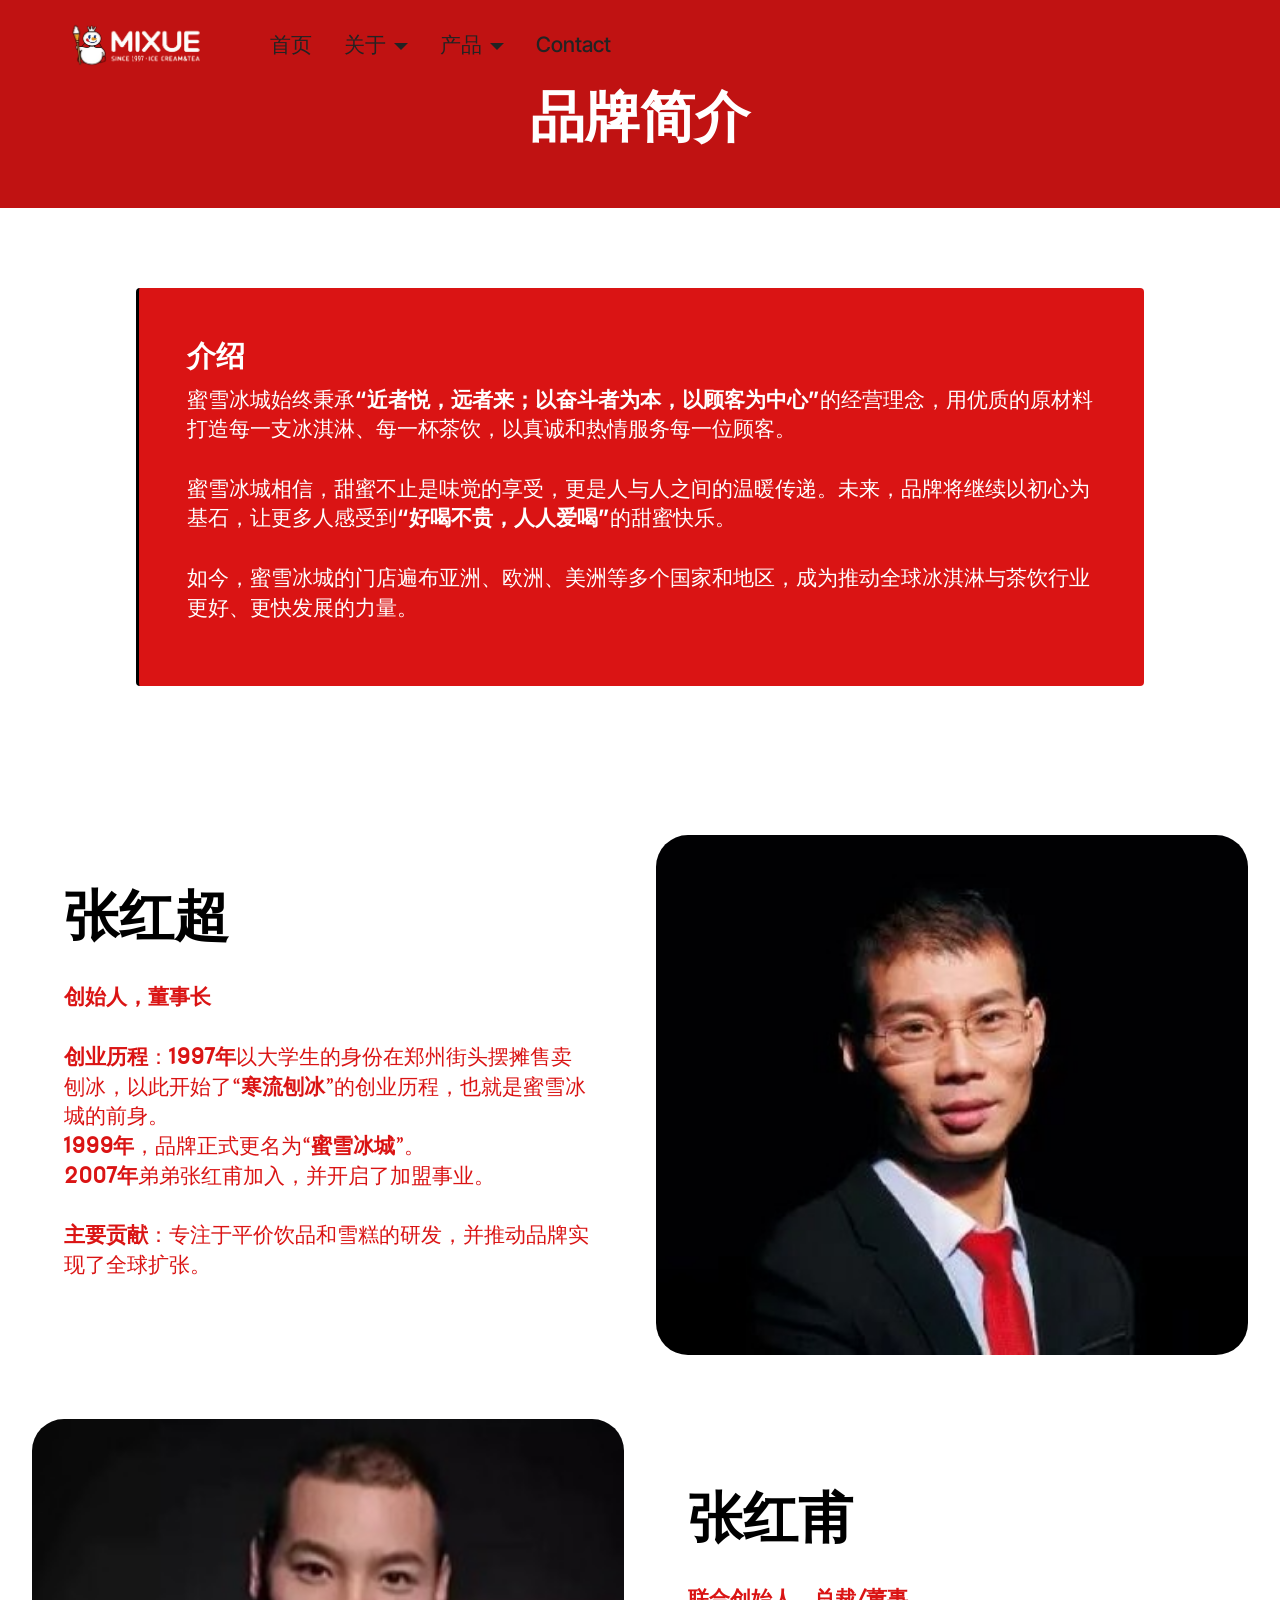
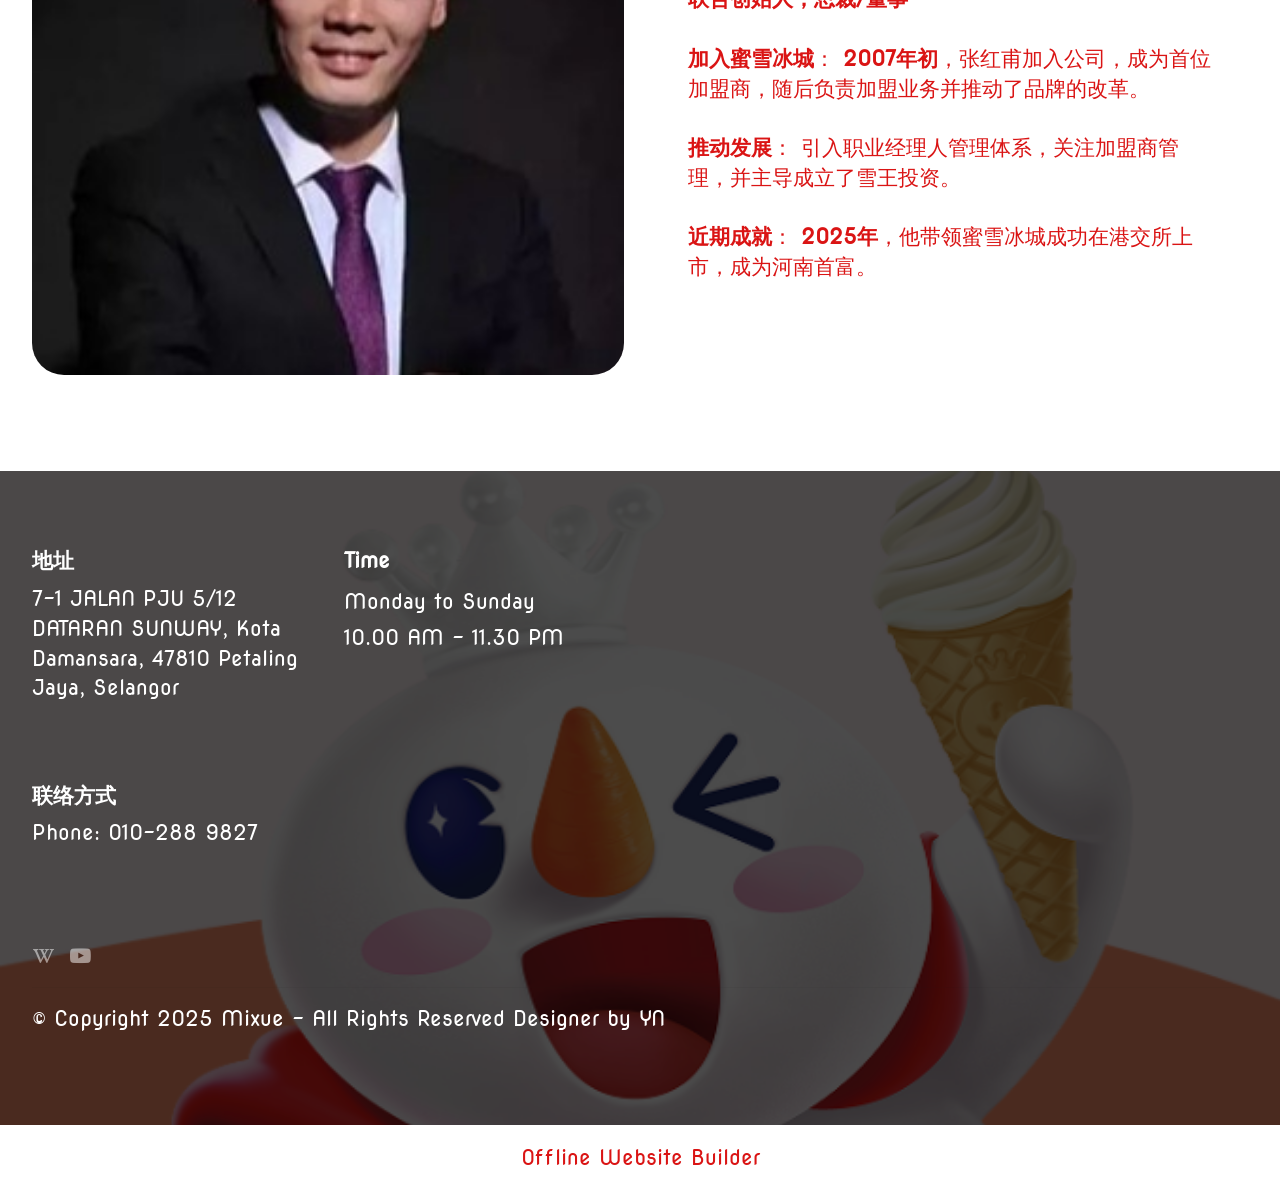
==== commit fcebb5af: "create github pages" ====
--- a/page1.html
+++ b/page1.html
@@ -20,7 +20,7 @@
   <noscript><link rel="stylesheet" href="https://fonts.googleapis.com/css?family=Inter+Tight:100,200,300,400,500,600,700,800,900,100i,200i,300i,400i,500i,600i,700i,800i,900i&display=swap"></noscript>
   <link rel="preload" href="https://fonts.googleapis.com/css?family=Nova+Round:400&display=swap" as="style" onload="this.onload=null;this.rel='stylesheet'">
   <noscript><link rel="stylesheet" href="https://fonts.googleapis.com/css?family=Nova+Round:400&display=swap"></noscript>
-  <link rel="preload" as="style" href="assets/mobirise/css/mbr-additional.css?v=Sj6vtR"><link rel="stylesheet" href="assets/mobirise/css/mbr-additional.css?v=Sj6vtR" type="text/css">
+  <link rel="preload" as="style" href="assets/mobirise/css/mbr-additional.css?v=UZpExK"><link rel="stylesheet" href="assets/mobirise/css/mbr-additional.css?v=UZpExK" type="text/css">
 
   
   
@@ -82,7 +82,7 @@
             <div class="col-12 col-md-10">
                 <blockquote>
                 <h5 class="mbr-section-title mbr-fonts-style mb-2 display-5"><strong>介绍</strong></h5>
-                <p class="mbr-text mbr-fonts-style display-4">蜜雪冰城始终秉承“近者悦，远者来；以奋斗者为本，以顾客为中心”的经营理念，用优质的原材料打造每一支冰淇淋、每一杯茶饮，以真诚和热情服务每一位顾客。<br><br>蜜雪冰城相信，甜蜜不止是味觉的享受，更是人与人之间的温暖传递。未来，品牌将继续以初心为基石，让更多人感受到“好喝不贵，人人爱喝”的甜蜜快乐。<br><br>如今，蜜雪冰城的门店遍布亚洲、欧洲、美洲等多个国家和地区，成为推动全球冰淇淋与茶饮行业更好、更快发展的力量。<br></p></blockquote>
+                <p class="mbr-text mbr-fonts-style display-4">蜜雪冰城始终秉承<strong>“近者悦，远者来；以奋斗者为本，以顾客为中心”</strong>的经营理念，用优质的原材料打造每一支冰淇淋、每一杯茶饮，以真诚和热情服务每一位顾客。<br><br>蜜雪冰城相信，甜蜜不止是味觉的享受，更是人与人之间的温暖传递。未来，品牌将继续以初心为基石，让更多人感受到<strong>“好喝不贵，人人爱喝”</strong>的甜蜜快乐。<br><br>如今，蜜雪冰城的门店遍布亚洲、欧洲、美洲等多个国家和地区，成为推动全球冰淇淋与茶饮行业更好、更快发展的力量。<br></p></blockquote>
             </div>
         </div>
     </div>
@@ -154,7 +154,7 @@
                 <p class="mbr-text mbr-fonts-style mb-4 display-7"></p>
             </div>
             <div class="col-12 col-md-6">
-                <div class="google-map"><iframe frameborder="0" style="border:0" src="https://www.google.com/maps/embed/v1/place?key=AIzaSyDbnCmnHmtigIYiD8jIfeHQv7gW2ANhHD4&amp;q=7-1 JALAN PJU 5/12 DATARAN SUNWAY, Kota Damansara, 47810 Petaling Jaya, Selangor" allowfullscreen=""></iframe></div>
+                <div class="google-map"><iframe frameborder="0" style="border:0" src="https://www.google.com/maps/embed/v1/place?key=AIzaSyBQ55g-IgRRgXrd803PTWDTb7kd6aAitNQ&amp;q=7-1 JALAN PJU 5/12 DATARAN SUNWAY, Kota Damansara, 47810 Petaling Jaya, Selangor" allowfullscreen=""></iframe></div>
             </div>
             <div class="col-md-6">
                 <div class="social-list align-left">
@@ -187,7 +187,7 @@
             </div>
         </div>
     </div>
-</section><section class="display-7" style="padding: 0;align-items: center;justify-content: center;flex-wrap: wrap;    align-content: center;display: flex;position: relative;height: 4rem;"><a href="https://mobiri.se/4250556" style="flex: 1 1;height: 4rem;position: absolute;width: 100%;z-index: 1;"><img alt="" style="height: 4rem;" src="[data-uri]"></a><p style="margin: 0;text-align: center;" class="display-7">&#8204;</p><a style="z-index:1" href="https://mobirise.com/builder/ai-website-builder.html">AI Website Builder</a></section><script src="assets/bootstrap/js/bootstrap.bundle.min.js"></script>  <script src="assets/smoothscroll/smooth-scroll.js"></script>  <script src="assets/ytplayer/index.js"></script>  <script src="assets/dropdown/js/navbar-dropdown.js"></script>  <script src="assets/theme/js/script.js"></script>  
+</section><section class="display-7" style="padding: 0;align-items: center;justify-content: center;flex-wrap: wrap;    align-content: center;display: flex;position: relative;height: 4rem;"><a href="https://mobiri.se/4250556" style="flex: 1 1;height: 4rem;position: absolute;width: 100%;z-index: 1;"><img alt="" style="height: 4rem;" src="[data-uri]"></a><p style="margin: 0;text-align: center;" class="display-7">&#8204;</p><a style="z-index:1" href="https://mobirise.com/offline-website-builder.html">Offline Website Builder</a></section><script src="assets/bootstrap/js/bootstrap.bundle.min.js"></script>  <script src="assets/smoothscroll/smooth-scroll.js"></script>  <script src="assets/ytplayer/index.js"></script>  <script src="assets/dropdown/js/navbar-dropdown.js"></script>  <script src="assets/theme/js/script.js"></script>  
   
   
 </body>
--- a/assets/mobirise/css/mbr-additional.css
+++ b/assets/mobirise/css/mbr-additional.css
@@ -1363,7 +1363,7 @@
   height: 100%;
   position: absolute;
   top: 0;
-  background-image: url("file:///C:/Users/user/AppData/Local/Mobirise.com/Mobirise/projects/project-2025-10-06_213620/assets/images/screenshot-2025-10-12.png");
+  background-image: url("../../../assets/images/screenshot-2025-10-12.png");
 }
 .cid-uYR34qrhui .mbr-section-title {
   color: #ffffff;
@@ -1508,7 +1508,7 @@
   }
 }
 .cid-uYWBwJEfhh .wrap {
-  background: url("file:///C:/Users/user/AppData/Local/Mobirise.com/Mobirise/projects/project-2025-10-06_213620/assets/images/screenshot-2025-10-32.png");
+  background: url("../../../assets/images/screenshot-2025-10-32.png");
   background-repeat: no-repeat;
   background-position: center;
   background-size: cover;
@@ -1638,7 +1638,7 @@
 .cid-uYRIShF6Bb {
   padding-top: 75px;
   padding-bottom: 75px;
-  background-image: url("file:///C:/Users/user/AppData/Local/Mobirise.com/Mobirise/projects/project-2025-10-06_213620/assets/images/screenshot-2025-10-13.png");
+  background-image: url("../../../assets/images/screenshot-2025-10-13.png");
 }
 @media (max-width: 767px) {
   .cid-uYRIShF6Bb .content {
@@ -2377,7 +2377,7 @@
 .cid-uYWFicJrIQ {
   padding-top: 75px;
   padding-bottom: 75px;
-  background-image: url("file:///C:/Users/user/AppData/Local/Mobirise.com/Mobirise/projects/project-2025-10-06_213620/assets/images/screenshot-2025-10-13.png");
+  background-image: url("../../../assets/images/screenshot-2025-10-13.png");
 }
 @media (max-width: 767px) {
   .cid-uYWFicJrIQ .content {
@@ -3094,7 +3094,7 @@
 .cid-uYWFZhvrrt {
   padding-top: 75px;
   padding-bottom: 75px;
-  background-image: url("file:///C:/Users/user/AppData/Local/Mobirise.com/Mobirise/projects/project-2025-10-06_213620/assets/images/screenshot-2025-10-13.png");
+  background-image: url("../../../assets/images/screenshot-2025-10-13.png");
 }
 @media (max-width: 767px) {
   .cid-uYWFZhvrrt .content {
@@ -3858,7 +3858,7 @@
 .cid-uYWJ3DdT4O {
   padding-top: 75px;
   padding-bottom: 75px;
-  background-image: url("file:///C:/Users/user/AppData/Local/Mobirise.com/Mobirise/projects/project-2025-10-06_213620/assets/images/screenshot-2025-10-13.png");
+  background-image: url("../../../assets/images/screenshot-2025-10-13.png");
 }
 @media (max-width: 767px) {
   .cid-uYWJ3DdT4O .content {
@@ -4759,7 +4759,7 @@
 .cid-uYWJeDiwNw {
   padding-top: 75px;
   padding-bottom: 75px;
-  background-image: url("file:///C:/Users/user/AppData/Local/Mobirise.com/Mobirise/projects/project-2025-10-06_213620/assets/images/screenshot-2025-10-13.png");
+  background-image: url("../../../assets/images/screenshot-2025-10-13.png");
 }
 @media (max-width: 767px) {
   .cid-uYWJeDiwNw .content {
@@ -5570,7 +5570,7 @@
 .cid-uYWJokLJVp {
   padding-top: 75px;
   padding-bottom: 75px;
-  background-image: url("file:///C:/Users/user/AppData/Local/Mobirise.com/Mobirise/projects/project-2025-10-06_213620/assets/images/screenshot-2025-10-13.png");
+  background-image: url("../../../assets/images/screenshot-2025-10-13.png");
 }
 @media (max-width: 767px) {
   .cid-uYWJokLJVp .content {
@@ -6237,7 +6237,7 @@
   height: 100%;
   position: absolute;
   top: 0;
-  background-image: url("file:///C:/Users/user/AppData/Local/Mobirise.com/Mobirise/projects/project-2025-10-06_213620/assets/images/screenshot-2025-10-12.png");
+  background-image: url("../../../assets/images/screenshot-2025-10-12.png");
 }
 .cid-uYWKj3F96Z .mbr-section-title {
   color: #000000;
@@ -6422,7 +6422,7 @@
   }
 }
 .cid-uYWKj59RuR .wrap {
-  background: url("file:///C:/Users/user/AppData/Local/Mobirise.com/Mobirise/projects/project-2025-10-06_213620/assets/images/screenshot-2025-10-32.png");
+  background: url("../../../assets/images/screenshot-2025-10-32.png");
   background-repeat: no-repeat;
   background-position: center;
   background-size: cover;
@@ -7205,7 +7205,7 @@
 .cid-uYWKj9aLnC {
   padding-top: 75px;
   padding-bottom: 75px;
-  background-image: url("file:///C:/Users/user/AppData/Local/Mobirise.com/Mobirise/projects/project-2025-10-06_213620/assets/images/screenshot-2025-10-13.png");
+  background-image: url("../../../assets/images/screenshot-2025-10-13.png");
 }
 @media (max-width: 767px) {
   .cid-uYWKj9aLnC .content {
@@ -7922,7 +7922,7 @@
 .cid-uYWMpOvuNK {
   padding-top: 75px;
   padding-bottom: 75px;
-  background-image: url("file:///C:/Users/user/AppData/Local/Mobirise.com/Mobirise/projects/project-2025-10-06_213620/assets/images/screenshot-2025-10-13.png");
+  background-image: url("../../../assets/images/screenshot-2025-10-13.png");
 }
 @media (max-width: 767px) {
   .cid-uYWMpOvuNK .content {
@@ -8639,7 +8639,7 @@
 .cid-uYWRdS1XJu {
   padding-top: 75px;
   padding-bottom: 75px;
-  background-image: url("file:///C:/Users/user/AppData/Local/Mobirise.com/Mobirise/projects/project-2025-10-06_213620/assets/images/screenshot-2025-10-13.png");
+  background-image: url("../../../assets/images/screenshot-2025-10-13.png");
 }
 @media (max-width: 767px) {
   .cid-uYWRdS1XJu .content {
@@ -8726,3 +8726,2852 @@
   list-style-type: none;
   padding: 0;
 }
+.cid-uYWRlfVFmR {
+  z-index: 1000;
+  width: 100%;
+  position: relative;
+}
+.cid-uYWRlfVFmR .dropdown-item:before {
+  font-family: Moririse2 !important;
+  content: "\e966";
+  display: inline-block;
+  width: 0;
+  position: absolute;
+  left: 1rem;
+  top: 0.5rem;
+  margin-right: 0.5rem;
+  line-height: 1;
+  font-size: inherit;
+  vertical-align: middle;
+  text-align: center;
+  overflow: hidden;
+  transform: scale(0, 1);
+  transition: all 0.25s ease-in-out;
+}
+@media (max-width: 767px) {
+  .cid-uYWRlfVFmR .navbar-toggler {
+    transform: scale(0.8);
+  }
+}
+.cid-uYWRlfVFmR .navbar-brand {
+  flex-shrink: 0;
+  align-items: center;
+  margin-right: 0;
+  padding: 10px 0;
+  transition: all 0.3s;
+  word-break: break-word;
+  z-index: 1;
+}
+.cid-uYWRlfVFmR .navbar-brand img {
+  max-width: 100%;
+  max-height: 100%;
+  border-radius: 0px !important;
+}
+.cid-uYWRlfVFmR .navbar-brand .navbar-caption {
+  line-height: inherit !important;
+}
+.cid-uYWRlfVFmR .navbar-brand .navbar-logo a {
+  outline: none;
+}
+.cid-uYWRlfVFmR .navbar-nav {
+  margin: auto;
+  margin-left: 0;
+}
+.cid-uYWRlfVFmR .navbar-nav .nav-item {
+  padding: 0 !important;
+  transition: 0.3s all !important;
+}
+.cid-uYWRlfVFmR .navbar-nav .nav-item .nav-link {
+  padding: 16px !important;
+  margin: 0 !important;
+  border-radius: 1rem !important;
+  transition: 0.3s all !important;
+}
+.cid-uYWRlfVFmR .navbar-nav .nav-item .nav-link:hover {
+  background-color: rgba(27, 31, 10, 0.06);
+}
+.cid-uYWRlfVFmR .navbar-nav .open .nav-link::after {
+  transform: rotate(180deg);
+}
+@media (min-width: 992px) {
+  .cid-uYWRlfVFmR .navbar-nav .open .nav-link::before {
+    content: "";
+    width: 100%;
+    height: 20px;
+    top: 100%;
+    background: transparent;
+    position: absolute;
+  }
+}
+.cid-uYWRlfVFmR .navbar-nav .dropdown-item {
+  padding: 12px !important;
+  border-radius: 0.5rem !important;
+  margin: 0 8px !important;
+  transition: 0.3s all !important;
+}
+.cid-uYWRlfVFmR .navbar-nav .dropdown-item:hover {
+  background-color: rgba(27, 31, 10, 0.06);
+}
+@media (min-width: 992px) {
+  .cid-uYWRlfVFmR .navbar-nav {
+    padding-left: 1.5rem;
+  }
+}
+.cid-uYWRlfVFmR .nav-link {
+  width: fit-content;
+  position: relative;
+}
+.cid-uYWRlfVFmR .navbar-logo {
+  padding-left: 2rem;
+  margin: 0 !important;
+}
+@media (max-width: 767px) {
+  .cid-uYWRlfVFmR .navbar-logo {
+    padding-left: 1rem;
+  }
+}
+.cid-uYWRlfVFmR .navbar-caption {
+  padding-left: 1rem;
+  padding-right: 0.5rem;
+}
+@media (max-width: 767px) {
+  .cid-uYWRlfVFmR .nav-dropdown {
+    padding-bottom: 0.5rem;
+  }
+}
+.cid-uYWRlfVFmR .nav-dropdown .link.dropdown-toggle::after {
+  margin-left: 0.5rem;
+  margin-top: 0.2rem;
+  transition: 0.3s all;
+}
+.cid-uYWRlfVFmR .container {
+  display: flex;
+  height: 90px;
+  padding: 0.5rem 0.6rem;
+  flex-wrap: nowrap;
+  left: 0;
+  right: 0;
+  -webkit-box-pack: justify;
+  -ms-flex-pack: justify;
+  justify-content: flex-end;
+  -webkit-box-align: center;
+  -webkit-align-items: center;
+  -ms-flex-align: center;
+  align-items: center;
+  border-radius: 100vw;
+}
+@media (max-width: 992px) {
+  .cid-uYWRlfVFmR .container {
+    padding-right: 2rem;
+  }
+}
+@media (max-width: 767px) {
+  .cid-uYWRlfVFmR .container {
+    width: 95%;
+    height: 56px !important;
+    padding-right: 1rem;
+    margin-top: 0rem;
+  }
+}
+.cid-uYWRlfVFmR .iconfont-wrapper {
+  color: #000000 !important;
+  font-size: 1.5rem;
+  padding-right: 0.5rem;
+}
+.cid-uYWRlfVFmR .dropdown-menu {
+  flex-wrap: wrap;
+  flex-direction: column;
+  max-width: 100%;
+  padding: 12px 4px !important;
+  border-radius: 1.5rem;
+  transition: 0.3s all !important;
+  min-width: auto;
+  background: #c01212;
+}
+.cid-uYWRlfVFmR .nav-item:focus,
+.cid-uYWRlfVFmR .nav-link:focus {
+  outline: none;
+}
+.cid-uYWRlfVFmR .dropdown .dropdown-menu .dropdown-item {
+  width: auto;
+  transition: all 0.25s ease-in-out;
+}
+.cid-uYWRlfVFmR .dropdown .dropdown-menu .dropdown-item::after {
+  right: 0.5rem;
+}
+.cid-uYWRlfVFmR .dropdown .dropdown-menu .dropdown-item .mbr-iconfont {
+  margin-right: 0.5rem;
+  vertical-align: sub;
+}
+.cid-uYWRlfVFmR .dropdown .dropdown-menu .dropdown-item .mbr-iconfont:before {
+  display: inline-block;
+  transform: scale(1, 1);
+  transition: all 0.25s ease-in-out;
+}
+.cid-uYWRlfVFmR .collapsed .dropdown-menu .dropdown-item:before {
+  display: none;
+}
+.cid-uYWRlfVFmR .collapsed .dropdown .dropdown-menu .dropdown-item {
+  padding: 0.235em 1.5em 0.235em 1.5em !important;
+  transition: none;
+  margin: 0 !important;
+}
+.cid-uYWRlfVFmR .navbar {
+  min-height: 90px;
+  transition: all 0.3s;
+  border-bottom: 1px solid transparent;
+  background: transparent !important;
+  padding: 0 !important;
+  border: none !important;
+  box-shadow: none !important;
+  border-radius: 0 !important;
+}
+.cid-uYWRlfVFmR .navbar.opened {
+  transition: all 0.25s;
+}
+.cid-uYWRlfVFmR .navbar .dropdown-item {
+  padding: 0.5rem 1.8rem;
+}
+.cid-uYWRlfVFmR .navbar .navbar-logo img {
+  width: auto;
+}
+.cid-uYWRlfVFmR .navbar .navbar-collapse {
+  z-index: 1;
+  justify-content: flex-end;
+}
+.cid-uYWRlfVFmR .navbar.collapsed {
+  justify-content: center;
+}
+.cid-uYWRlfVFmR .navbar.collapsed .nav-item .nav-link::before {
+  display: none;
+}
+.cid-uYWRlfVFmR .navbar.collapsed.opened .dropdown-menu {
+  top: 0;
+}
+@media (min-width: 992px) {
+  .cid-uYWRlfVFmR .navbar.collapsed.opened:not(.navbar-short) .navbar-collapse {
+    max-height: calc(98.5vh - 5rem);
+  }
+}
+.cid-uYWRlfVFmR .navbar.collapsed .dropdown-menu .dropdown-submenu {
+  left: 0 !important;
+}
+.cid-uYWRlfVFmR .navbar.collapsed .dropdown-menu .dropdown-item:after {
+  right: auto;
+}
+.cid-uYWRlfVFmR .navbar.collapsed .dropdown-menu .dropdown-toggle[data-toggle="dropdown-submenu"]:after {
+  margin-left: 0.5rem;
+  margin-top: 0.2rem;
+  border-top: 0.35em solid;
+  border-right: 0.35em solid transparent;
+  border-left: 0.35em solid transparent;
+  border-bottom: 0;
+  top: 41%;
+}
+.cid-uYWRlfVFmR .navbar.collapsed ul.navbar-nav li {
+  margin: auto;
+}
+.cid-uYWRlfVFmR .navbar.collapsed .dropdown-menu .dropdown-item {
+  padding: 0.25rem 1.5rem;
+  text-align: center;
+}
+.cid-uYWRlfVFmR .navbar.collapsed .icons-menu {
+  padding-left: 0;
+  padding-right: 0;
+  padding-top: 0.5rem;
+  padding-bottom: 0.5rem;
+}
+@media (max-width: 767px) {
+  .cid-uYWRlfVFmR .navbar {
+    min-height: 72px;
+  }
+  .cid-uYWRlfVFmR .navbar .navbar-logo img {
+    height: 2rem !important;
+  }
+}
+@media (max-width: 991px) {
+  .cid-uYWRlfVFmR .navbar .nav-item .nav-link::before {
+    display: none;
+  }
+  .cid-uYWRlfVFmR .navbar.opened .dropdown-menu {
+    top: 0;
+  }
+  .cid-uYWRlfVFmR .navbar .dropdown-menu .dropdown-submenu {
+    left: 0 !important;
+  }
+  .cid-uYWRlfVFmR .navbar .dropdown-menu .dropdown-item:after {
+    right: auto;
+  }
+  .cid-uYWRlfVFmR .navbar .dropdown-menu .dropdown-toggle[data-toggle="dropdown-submenu"]:after {
+    margin-left: 0.5rem;
+    margin-top: 0.2rem;
+    border-top: 0.35em solid;
+    border-right: 0.35em solid transparent;
+    border-left: 0.35em solid transparent;
+    border-bottom: 0;
+    top: 40%;
+  }
+  .cid-uYWRlfVFmR .navbar .dropdown-menu .dropdown-item {
+    padding: 0.25rem 1.5rem !important;
+    text-align: center;
+  }
+  .cid-uYWRlfVFmR .navbar .navbar-brand {
+    flex-shrink: initial;
+    flex-basis: auto;
+    word-break: break-word;
+    padding-right: 10px;
+  }
+  .cid-uYWRlfVFmR .navbar .navbar-toggler {
+    flex-basis: auto;
+  }
+  .cid-uYWRlfVFmR .navbar .icons-menu {
+    padding-left: 0;
+    padding-top: 0.5rem;
+    padding-bottom: 0.5rem;
+  }
+}
+.cid-uYWRlfVFmR .navbar.navbar-short .navbar-logo img {
+  height: 2rem;
+}
+.cid-uYWRlfVFmR .dropdown-item.active,
+.cid-uYWRlfVFmR .dropdown-item:active {
+  background-color: transparent;
+}
+.cid-uYWRlfVFmR .navbar-expand-lg .navbar-nav .nav-link {
+  padding: 0;
+}
+.cid-uYWRlfVFmR .nav-dropdown .link.dropdown-toggle {
+  margin-right: 1.667em;
+}
+.cid-uYWRlfVFmR .nav-dropdown .link.dropdown-toggle[aria-expanded="true"] {
+  margin-right: 0;
+  padding: 0.667em 1.667em;
+}
+.cid-uYWRlfVFmR .navbar.navbar-expand-lg .dropdown .dropdown-menu {
+  background: #c01212;
+}
+.cid-uYWRlfVFmR .navbar.navbar-expand-lg .dropdown .dropdown-menu .dropdown-submenu {
+  margin: 0;
+  left: 105%;
+  transform: none;
+  top: -12px;
+}
+.cid-uYWRlfVFmR .navbar .dropdown.open > .dropdown-menu {
+  display: flex;
+}
+.cid-uYWRlfVFmR ul.navbar-nav {
+  flex-wrap: wrap;
+}
+.cid-uYWRlfVFmR .navbar-buttons {
+  text-align: center;
+  min-width: 140px;
+}
+@media (max-width: 992px) {
+  .cid-uYWRlfVFmR .navbar-buttons {
+    text-align: left;
+  }
+}
+.cid-uYWRlfVFmR button.navbar-toggler {
+  outline: none;
+  width: 31px;
+  height: 20px;
+  cursor: pointer;
+  transition: all 0.2s;
+  position: relative;
+  align-self: center;
+}
+.cid-uYWRlfVFmR button.navbar-toggler .hamburger span {
+  position: absolute;
+  right: 0;
+  width: 30px;
+  height: 2px;
+  border-right: 5px;
+  background-color: #000000;
+}
+.cid-uYWRlfVFmR button.navbar-toggler .hamburger span:nth-child(1) {
+  top: 0;
+  transition: all 0.2s;
+}
+.cid-uYWRlfVFmR button.navbar-toggler .hamburger span:nth-child(2) {
+  top: 8px;
+  transition: all 0.15s;
+}
+.cid-uYWRlfVFmR button.navbar-toggler .hamburger span:nth-child(3) {
+  top: 8px;
+  transition: all 0.15s;
+}
+.cid-uYWRlfVFmR button.navbar-toggler .hamburger span:nth-child(4) {
+  top: 16px;
+  transition: all 0.2s;
+}
+.cid-uYWRlfVFmR nav.opened .hamburger span:nth-child(1) {
+  top: 8px;
+  width: 0;
+  opacity: 0;
+  right: 50%;
+  transition: all 0.2s;
+}
+.cid-uYWRlfVFmR nav.opened .hamburger span:nth-child(2) {
+  transform: rotate(45deg);
+  transition: all 0.25s;
+}
+.cid-uYWRlfVFmR nav.opened .hamburger span:nth-child(3) {
+  transform: rotate(-45deg);
+  transition: all 0.25s;
+}
+.cid-uYWRlfVFmR nav.opened .hamburger span:nth-child(4) {
+  top: 8px;
+  width: 0;
+  opacity: 0;
+  right: 50%;
+  transition: all 0.2s;
+}
+.cid-uYWRlfVFmR .navbar-dropdown {
+  padding: 0;
+  background-color: #c01212 !important;
+  position: fixed;
+}
+.cid-uYWRlfVFmR .opacityScroll {
+  background: rgba(192, 18, 18, 0) !important;
+}
+.cid-uYWRlfVFmR a.nav-link {
+  display: flex;
+  align-items: center;
+  justify-content: center;
+}
+.cid-uYWRlfVFmR .icons-menu {
+  flex-wrap: nowrap;
+  display: flex;
+  justify-content: center;
+  padding-left: 1rem;
+  padding-right: 1rem;
+  padding-top: 0.3rem;
+  text-align: center;
+}
+@media (max-width: 992px) {
+  .cid-uYWRlfVFmR .icons-menu {
+    justify-content: flex-start;
+    margin-bottom: 0.5rem;
+  }
+}
+@media screen and (-ms-high-contrast: active), (-ms-high-contrast: none) {
+  .cid-uYWRlfVFmR .navbar {
+    height: 70px;
+  }
+  .cid-uYWRlfVFmR .navbar.opened {
+    height: auto;
+  }
+  .cid-uYWRlfVFmR .nav-item .nav-link:hover::before {
+    width: 175%;
+    max-width: calc(100% + 2rem);
+    left: -1rem;
+  }
+}
+.cid-uYWRlfVFmR .navbar .dropdown > .dropdown-menu {
+  display: none;
+  width: max-content;
+  max-width: 500px !important;
+  transform: translateX(-50%);
+  top: calc(100% + 20px);
+  left: 50%;
+}
+.cid-uYWRlfVFmR .navbar .dropdown > .dropdown-menu .dropdown-item {
+  line-height: 1 !important;
+}
+.cid-uYWRlfVFmR .navbar .dropdown > .dropdown-menu .dropdown .dropdown-item {
+  align-items: center;
+  display: flex;
+  height: max-content !important;
+  min-height: max-content !important;
+}
+.cid-uYWRlfVFmR .navbar .dropdown > .dropdown-menu .dropdown .dropdown-item::after {
+  display: inline-block;
+  position: static;
+  margin-left: 0.5rem;
+  margin-top: 0;
+  margin-right: 0;
+  margin-bottom: 0;
+  transition: 0.3s all;
+  transform: rotate(-90deg);
+}
+.cid-uYWRlfVFmR .navbar .dropdown > .dropdown-menu .dropdown.open .dropdown-item::after {
+  transform: rotate(0deg);
+}
+.cid-uYWRlfVFmR .mbr-section-btn {
+  margin: -0.6rem -0.6rem;
+}
+.cid-uYWRlfVFmR .navbar-toggler {
+  margin-left: 12px;
+  margin-right: 8px;
+  order: 1000;
+}
+@media (max-width: 991px) {
+  .cid-uYWRlfVFmR .navbar-brand {
+    margin-right: auto;
+  }
+  .cid-uYWRlfVFmR .navbar-collapse {
+    z-index: -1 !important;
+    position: absolute;
+    top: 100%;
+    left: 0;
+    width: 100%;
+    padding: 1rem;
+    border-radius: 1.5rem;
+    background: #c01212;
+    backdrop-filter: blur(8px);
+  }
+  .cid-uYWRlfVFmR .navbar-nav .nav-item .nav-link::after {
+    margin-left: 10px;
+  }
+  .cid-uYWRlfVFmR .navbar-nav .dropdown-item:hover {
+    background-color: rgba(27, 31, 10, 0.06);
+  }
+  .cid-uYWRlfVFmR .navbar .dropdown > .dropdown-menu {
+    max-width: 100% !important;
+    transform: translateX(0);
+    top: 10px;
+    left: 0;
+    padding: 8px !important;
+    border-radius: 1rem;
+    background-color: rgba(27, 31, 10, 0.04) !important;
+  }
+  .cid-uYWRlfVFmR .navbar .dropdown > .dropdown-menu .dropdown-item {
+    padding: 8px !important;
+    line-height: 1 !important;
+    margin-bottom: 4px !important;
+  }
+  .cid-uYWRlfVFmR .navbar .dropdown > .dropdown-menu .dropdown .dropdown-item {
+    align-items: center;
+    display: flex;
+    height: max-content !important;
+    min-height: max-content !important;
+  }
+  .cid-uYWRlfVFmR .navbar .dropdown > .dropdown-menu .dropdown .dropdown-item::after {
+    display: inline-block;
+    position: static;
+    margin-left: 0.5rem;
+    margin-top: 0;
+    margin-right: 0;
+    margin-bottom: 0;
+    transition: 0.3s all;
+    transform: rotate(0deg);
+  }
+  .cid-uYWRlfVFmR .navbar .dropdown > .dropdown-menu .dropdown.open .dropdown-item::after {
+    transform: rotate(180deg);
+  }
+  .cid-uYWRlfVFmR .navbar .dropdown > .dropdown-menu .dropdown-submenu {
+    position: static;
+    width: 100%;
+    max-width: 100% !important;
+    transform: translateX(0) !important;
+    top: 0;
+    left: 0;
+    padding: 8px !important;
+    border-radius: 1rem;
+    background-color: rgba(27, 31, 10, 0.04) !important;
+  }
+  .cid-uYWRlfVFmR .navbar .dropdown.open > .dropdown-menu {
+    display: flex !important;
+    flex-direction: column;
+    align-items: flex-start;
+  }
+}
+@media (max-width: 991px) and (max-width: 767px) {
+  .cid-uYWRlfVFmR .navbar-collapse {
+    left: -0.7rem;
+    width: 106%;
+    border-radius: 0;
+  }
+}
+@media (max-width: 991px) and (min-width: 768px) and (max-width: 991px) {
+  .cid-uYWRlfVFmR .navbar-collapse {
+    left: 0rem;
+    width: 106%;
+    border-radius: 0;
+  }
+}
+@media (max-width: 575px) {
+  .cid-uYWRlfVFmR .navbar-collapse {
+    padding: 1rem;
+  }
+}
+.cid-uYWRleJAcp {
+  padding-top: 6rem;
+  padding-bottom: 6rem;
+  background-color: #ffffff;
+}
+.cid-uYWRleJAcp .mbr-fallback-image.disabled {
+  display: none;
+}
+.cid-uYWRleJAcp .mbr-fallback-image {
+  display: block;
+  background-size: cover;
+  background-position: center center;
+  width: 100%;
+  height: 100%;
+  position: absolute;
+  top: 0;
+}
+.cid-uYWRleJAcp .top-line {
+  display: flex;
+  justify-content: space-between;
+}
+.cid-uYWRleJAcp .mbr-section-title,
+.cid-uYWRleJAcp .mbr-section-subtitle {
+  text-align: center;
+}
+.cid-uYWRleJAcp .item:not(:nth-last-child(1)) {
+  margin-bottom: 2rem;
+}
+.cid-uYWRleJAcp .item-wrapper {
+  border-radius: 4px;
+  background-color: #c01212;
+}
+.cid-uYWRleJAcp .image-wrapper img {
+  width: 100%;
+  object-fit: cover;
+}
+@media (max-width: 767px) {
+  .cid-uYWRleJAcp .card-box {
+    padding: 1rem;
+  }
+}
+@media (min-width: 768px) {
+  .cid-uYWRleJAcp .card-box {
+    padding-right: 2rem;
+  }
+}
+@media (min-width: 992px) {
+  .cid-uYWRleJAcp .card-box {
+    padding-left: 2rem;
+    padding-right: 4rem;
+  }
+}
+.cid-uYWRleJAcp .mbr-text {
+  color: #ffffff;
+}
+.cid-uYWRleJAcp .card-title {
+  color: #ffffff;
+}
+.cid-uYWRlgJu6h {
+  padding-top: 75px;
+  padding-bottom: 75px;
+  background-image: url("../../../assets/images/screenshot-2025-10-13.png");
+}
+@media (max-width: 767px) {
+  .cid-uYWRlgJu6h .content {
+    text-align: center;
+  }
+  .cid-uYWRlgJu6h .content > div:not(:last-child) {
+    margin-bottom: 2rem;
+  }
+}
+.cid-uYWRlgJu6h .map {
+  height: 18.75rem;
+}
+@media (max-width: 767px) {
+  .cid-uYWRlgJu6h .footer-lower .copyright {
+    margin-bottom: 1rem;
+    text-align: center;
+  }
+}
+.cid-uYWRlgJu6h .footer-lower hr {
+  margin: 1rem 0;
+  border-color: #fff;
+  opacity: 0.05;
+}
+.cid-uYWRlgJu6h .google-map {
+  height: 25rem;
+  position: relative;
+}
+.cid-uYWRlgJu6h .google-map iframe {
+  height: 100%;
+  width: 100%;
+}
+.cid-uYWRlgJu6h .google-map [data-state-details] {
+  color: #6b6763;
+  font-family: Montserrat;
+  height: 1.5em;
+  margin-top: -0.75em;
+  padding-left: 1.25rem;
+  padding-right: 1.25rem;
+  position: absolute;
+  text-align: center;
+  top: 50%;
+  width: 100%;
+}
+.cid-uYWRlgJu6h .google-map[data-state] {
+  background: #e9e5dc;
+}
+.cid-uYWRlgJu6h .google-map[data-state="loading"] [data-state-details] {
+  display: none;
+}
+.cid-uYWRlgJu6h .social-list {
+  padding-left: 0;
+  margin-bottom: 0;
+  margin-left: -7px;
+  list-style: none;
+  display: flex;
+  -webkit-justify-content: flex-start;
+  justify-content: flex-start;
+  -webkit-flex-wrap: wrap;
+  flex-wrap: wrap;
+}
+.cid-uYWRlgJu6h .social-list .mbr-iconfont-social {
+  font-size: 1.3rem;
+  color: #fff;
+}
+.cid-uYWRlgJu6h .social-list .soc-item {
+  margin: 0 0.5rem;
+}
+.cid-uYWRlgJu6h .social-list a {
+  margin: 0;
+  opacity: 0.5;
+  -webkit-transition: 0.2s linear;
+  transition: 0.2s linear;
+}
+.cid-uYWRlgJu6h .social-list a:hover {
+  opacity: 1;
+}
+@media (max-width: 767px) {
+  .cid-uYWRlgJu6h .social-list {
+    -webkit-justify-content: center;
+    justify-content: center;
+  }
+}
+.cid-uYWRlgJu6h .list {
+  list-style-type: none;
+  padding: 0;
+}
+.cid-uYWRnZJEQy {
+  z-index: 1000;
+  width: 100%;
+  position: relative;
+}
+.cid-uYWRnZJEQy .dropdown-item:before {
+  font-family: Moririse2 !important;
+  content: "\e966";
+  display: inline-block;
+  width: 0;
+  position: absolute;
+  left: 1rem;
+  top: 0.5rem;
+  margin-right: 0.5rem;
+  line-height: 1;
+  font-size: inherit;
+  vertical-align: middle;
+  text-align: center;
+  overflow: hidden;
+  transform: scale(0, 1);
+  transition: all 0.25s ease-in-out;
+}
+@media (max-width: 767px) {
+  .cid-uYWRnZJEQy .navbar-toggler {
+    transform: scale(0.8);
+  }
+}
+.cid-uYWRnZJEQy .navbar-brand {
+  flex-shrink: 0;
+  align-items: center;
+  margin-right: 0;
+  padding: 10px 0;
+  transition: all 0.3s;
+  word-break: break-word;
+  z-index: 1;
+}
+.cid-uYWRnZJEQy .navbar-brand img {
+  max-width: 100%;
+  max-height: 100%;
+  border-radius: 0px !important;
+}
+.cid-uYWRnZJEQy .navbar-brand .navbar-caption {
+  line-height: inherit !important;
+}
+.cid-uYWRnZJEQy .navbar-brand .navbar-logo a {
+  outline: none;
+}
+.cid-uYWRnZJEQy .navbar-nav {
+  margin: auto;
+  margin-left: 0;
+}
+.cid-uYWRnZJEQy .navbar-nav .nav-item {
+  padding: 0 !important;
+  transition: 0.3s all !important;
+}
+.cid-uYWRnZJEQy .navbar-nav .nav-item .nav-link {
+  padding: 16px !important;
+  margin: 0 !important;
+  border-radius: 1rem !important;
+  transition: 0.3s all !important;
+}
+.cid-uYWRnZJEQy .navbar-nav .nav-item .nav-link:hover {
+  background-color: rgba(27, 31, 10, 0.06);
+}
+.cid-uYWRnZJEQy .navbar-nav .open .nav-link::after {
+  transform: rotate(180deg);
+}
+@media (min-width: 992px) {
+  .cid-uYWRnZJEQy .navbar-nav .open .nav-link::before {
+    content: "";
+    width: 100%;
+    height: 20px;
+    top: 100%;
+    background: transparent;
+    position: absolute;
+  }
+}
+.cid-uYWRnZJEQy .navbar-nav .dropdown-item {
+  padding: 12px !important;
+  border-radius: 0.5rem !important;
+  margin: 0 8px !important;
+  transition: 0.3s all !important;
+}
+.cid-uYWRnZJEQy .navbar-nav .dropdown-item:hover {
+  background-color: rgba(27, 31, 10, 0.06);
+}
+@media (min-width: 992px) {
+  .cid-uYWRnZJEQy .navbar-nav {
+    padding-left: 1.5rem;
+  }
+}
+.cid-uYWRnZJEQy .nav-link {
+  width: fit-content;
+  position: relative;
+}
+.cid-uYWRnZJEQy .navbar-logo {
+  padding-left: 2rem;
+  margin: 0 !important;
+}
+@media (max-width: 767px) {
+  .cid-uYWRnZJEQy .navbar-logo {
+    padding-left: 1rem;
+  }
+}
+.cid-uYWRnZJEQy .navbar-caption {
+  padding-left: 1rem;
+  padding-right: 0.5rem;
+}
+@media (max-width: 767px) {
+  .cid-uYWRnZJEQy .nav-dropdown {
+    padding-bottom: 0.5rem;
+  }
+}
+.cid-uYWRnZJEQy .nav-dropdown .link.dropdown-toggle::after {
+  margin-left: 0.5rem;
+  margin-top: 0.2rem;
+  transition: 0.3s all;
+}
+.cid-uYWRnZJEQy .container {
+  display: flex;
+  height: 90px;
+  padding: 0.5rem 0.6rem;
+  flex-wrap: nowrap;
+  left: 0;
+  right: 0;
+  -webkit-box-pack: justify;
+  -ms-flex-pack: justify;
+  justify-content: flex-end;
+  -webkit-box-align: center;
+  -webkit-align-items: center;
+  -ms-flex-align: center;
+  align-items: center;
+  border-radius: 100vw;
+}
+@media (max-width: 992px) {
+  .cid-uYWRnZJEQy .container {
+    padding-right: 2rem;
+  }
+}
+@media (max-width: 767px) {
+  .cid-uYWRnZJEQy .container {
+    width: 95%;
+    height: 56px !important;
+    padding-right: 1rem;
+    margin-top: 0rem;
+  }
+}
+.cid-uYWRnZJEQy .iconfont-wrapper {
+  color: #000000 !important;
+  font-size: 1.5rem;
+  padding-right: 0.5rem;
+}
+.cid-uYWRnZJEQy .dropdown-menu {
+  flex-wrap: wrap;
+  flex-direction: column;
+  max-width: 100%;
+  padding: 12px 4px !important;
+  border-radius: 1.5rem;
+  transition: 0.3s all !important;
+  min-width: auto;
+  background: #c01212;
+}
+.cid-uYWRnZJEQy .nav-item:focus,
+.cid-uYWRnZJEQy .nav-link:focus {
+  outline: none;
+}
+.cid-uYWRnZJEQy .dropdown .dropdown-menu .dropdown-item {
+  width: auto;
+  transition: all 0.25s ease-in-out;
+}
+.cid-uYWRnZJEQy .dropdown .dropdown-menu .dropdown-item::after {
+  right: 0.5rem;
+}
+.cid-uYWRnZJEQy .dropdown .dropdown-menu .dropdown-item .mbr-iconfont {
+  margin-right: 0.5rem;
+  vertical-align: sub;
+}
+.cid-uYWRnZJEQy .dropdown .dropdown-menu .dropdown-item .mbr-iconfont:before {
+  display: inline-block;
+  transform: scale(1, 1);
+  transition: all 0.25s ease-in-out;
+}
+.cid-uYWRnZJEQy .collapsed .dropdown-menu .dropdown-item:before {
+  display: none;
+}
+.cid-uYWRnZJEQy .collapsed .dropdown .dropdown-menu .dropdown-item {
+  padding: 0.235em 1.5em 0.235em 1.5em !important;
+  transition: none;
+  margin: 0 !important;
+}
+.cid-uYWRnZJEQy .navbar {
+  min-height: 90px;
+  transition: all 0.3s;
+  border-bottom: 1px solid transparent;
+  background: transparent !important;
+  padding: 0 !important;
+  border: none !important;
+  box-shadow: none !important;
+  border-radius: 0 !important;
+}
+.cid-uYWRnZJEQy .navbar.opened {
+  transition: all 0.25s;
+}
+.cid-uYWRnZJEQy .navbar .dropdown-item {
+  padding: 0.5rem 1.8rem;
+}
+.cid-uYWRnZJEQy .navbar .navbar-logo img {
+  width: auto;
+}
+.cid-uYWRnZJEQy .navbar .navbar-collapse {
+  z-index: 1;
+  justify-content: flex-end;
+}
+.cid-uYWRnZJEQy .navbar.collapsed {
+  justify-content: center;
+}
+.cid-uYWRnZJEQy .navbar.collapsed .nav-item .nav-link::before {
+  display: none;
+}
+.cid-uYWRnZJEQy .navbar.collapsed.opened .dropdown-menu {
+  top: 0;
+}
+@media (min-width: 992px) {
+  .cid-uYWRnZJEQy .navbar.collapsed.opened:not(.navbar-short) .navbar-collapse {
+    max-height: calc(98.5vh - 5rem);
+  }
+}
+.cid-uYWRnZJEQy .navbar.collapsed .dropdown-menu .dropdown-submenu {
+  left: 0 !important;
+}
+.cid-uYWRnZJEQy .navbar.collapsed .dropdown-menu .dropdown-item:after {
+  right: auto;
+}
+.cid-uYWRnZJEQy .navbar.collapsed .dropdown-menu .dropdown-toggle[data-toggle="dropdown-submenu"]:after {
+  margin-left: 0.5rem;
+  margin-top: 0.2rem;
+  border-top: 0.35em solid;
+  border-right: 0.35em solid transparent;
+  border-left: 0.35em solid transparent;
+  border-bottom: 0;
+  top: 41%;
+}
+.cid-uYWRnZJEQy .navbar.collapsed ul.navbar-nav li {
+  margin: auto;
+}
+.cid-uYWRnZJEQy .navbar.collapsed .dropdown-menu .dropdown-item {
+  padding: 0.25rem 1.5rem;
+  text-align: center;
+}
+.cid-uYWRnZJEQy .navbar.collapsed .icons-menu {
+  padding-left: 0;
+  padding-right: 0;
+  padding-top: 0.5rem;
+  padding-bottom: 0.5rem;
+}
+@media (max-width: 767px) {
+  .cid-uYWRnZJEQy .navbar {
+    min-height: 72px;
+  }
+  .cid-uYWRnZJEQy .navbar .navbar-logo img {
+    height: 2rem !important;
+  }
+}
+@media (max-width: 991px) {
+  .cid-uYWRnZJEQy .navbar .nav-item .nav-link::before {
+    display: none;
+  }
+  .cid-uYWRnZJEQy .navbar.opened .dropdown-menu {
+    top: 0;
+  }
+  .cid-uYWRnZJEQy .navbar .dropdown-menu .dropdown-submenu {
+    left: 0 !important;
+  }
+  .cid-uYWRnZJEQy .navbar .dropdown-menu .dropdown-item:after {
+    right: auto;
+  }
+  .cid-uYWRnZJEQy .navbar .dropdown-menu .dropdown-toggle[data-toggle="dropdown-submenu"]:after {
+    margin-left: 0.5rem;
+    margin-top: 0.2rem;
+    border-top: 0.35em solid;
+    border-right: 0.35em solid transparent;
+    border-left: 0.35em solid transparent;
+    border-bottom: 0;
+    top: 40%;
+  }
+  .cid-uYWRnZJEQy .navbar .dropdown-menu .dropdown-item {
+    padding: 0.25rem 1.5rem !important;
+    text-align: center;
+  }
+  .cid-uYWRnZJEQy .navbar .navbar-brand {
+    flex-shrink: initial;
+    flex-basis: auto;
+    word-break: break-word;
+    padding-right: 10px;
+  }
+  .cid-uYWRnZJEQy .navbar .navbar-toggler {
+    flex-basis: auto;
+  }
+  .cid-uYWRnZJEQy .navbar .icons-menu {
+    padding-left: 0;
+    padding-top: 0.5rem;
+    padding-bottom: 0.5rem;
+  }
+}
+.cid-uYWRnZJEQy .navbar.navbar-short .navbar-logo img {
+  height: 2rem;
+}
+.cid-uYWRnZJEQy .dropdown-item.active,
+.cid-uYWRnZJEQy .dropdown-item:active {
+  background-color: transparent;
+}
+.cid-uYWRnZJEQy .navbar-expand-lg .navbar-nav .nav-link {
+  padding: 0;
+}
+.cid-uYWRnZJEQy .nav-dropdown .link.dropdown-toggle {
+  margin-right: 1.667em;
+}
+.cid-uYWRnZJEQy .nav-dropdown .link.dropdown-toggle[aria-expanded="true"] {
+  margin-right: 0;
+  padding: 0.667em 1.667em;
+}
+.cid-uYWRnZJEQy .navbar.navbar-expand-lg .dropdown .dropdown-menu {
+  background: #c01212;
+}
+.cid-uYWRnZJEQy .navbar.navbar-expand-lg .dropdown .dropdown-menu .dropdown-submenu {
+  margin: 0;
+  left: 105%;
+  transform: none;
+  top: -12px;
+}
+.cid-uYWRnZJEQy .navbar .dropdown.open > .dropdown-menu {
+  display: flex;
+}
+.cid-uYWRnZJEQy ul.navbar-nav {
+  flex-wrap: wrap;
+}
+.cid-uYWRnZJEQy .navbar-buttons {
+  text-align: center;
+  min-width: 140px;
+}
+@media (max-width: 992px) {
+  .cid-uYWRnZJEQy .navbar-buttons {
+    text-align: left;
+  }
+}
+.cid-uYWRnZJEQy button.navbar-toggler {
+  outline: none;
+  width: 31px;
+  height: 20px;
+  cursor: pointer;
+  transition: all 0.2s;
+  position: relative;
+  align-self: center;
+}
+.cid-uYWRnZJEQy button.navbar-toggler .hamburger span {
+  position: absolute;
+  right: 0;
+  width: 30px;
+  height: 2px;
+  border-right: 5px;
+  background-color: #000000;
+}
+.cid-uYWRnZJEQy button.navbar-toggler .hamburger span:nth-child(1) {
+  top: 0;
+  transition: all 0.2s;
+}
+.cid-uYWRnZJEQy button.navbar-toggler .hamburger span:nth-child(2) {
+  top: 8px;
+  transition: all 0.15s;
+}
+.cid-uYWRnZJEQy button.navbar-toggler .hamburger span:nth-child(3) {
+  top: 8px;
+  transition: all 0.15s;
+}
+.cid-uYWRnZJEQy button.navbar-toggler .hamburger span:nth-child(4) {
+  top: 16px;
+  transition: all 0.2s;
+}
+.cid-uYWRnZJEQy nav.opened .hamburger span:nth-child(1) {
+  top: 8px;
+  width: 0;
+  opacity: 0;
+  right: 50%;
+  transition: all 0.2s;
+}
+.cid-uYWRnZJEQy nav.opened .hamburger span:nth-child(2) {
+  transform: rotate(45deg);
+  transition: all 0.25s;
+}
+.cid-uYWRnZJEQy nav.opened .hamburger span:nth-child(3) {
+  transform: rotate(-45deg);
+  transition: all 0.25s;
+}
+.cid-uYWRnZJEQy nav.opened .hamburger span:nth-child(4) {
+  top: 8px;
+  width: 0;
+  opacity: 0;
+  right: 50%;
+  transition: all 0.2s;
+}
+.cid-uYWRnZJEQy .navbar-dropdown {
+  padding: 0;
+  background-color: #c01212 !important;
+  position: fixed;
+}
+.cid-uYWRnZJEQy .opacityScroll {
+  background: rgba(192, 18, 18, 0) !important;
+}
+.cid-uYWRnZJEQy a.nav-link {
+  display: flex;
+  align-items: center;
+  justify-content: center;
+}
+.cid-uYWRnZJEQy .icons-menu {
+  flex-wrap: nowrap;
+  display: flex;
+  justify-content: center;
+  padding-left: 1rem;
+  padding-right: 1rem;
+  padding-top: 0.3rem;
+  text-align: center;
+}
+@media (max-width: 992px) {
+  .cid-uYWRnZJEQy .icons-menu {
+    justify-content: flex-start;
+    margin-bottom: 0.5rem;
+  }
+}
+@media screen and (-ms-high-contrast: active), (-ms-high-contrast: none) {
+  .cid-uYWRnZJEQy .navbar {
+    height: 70px;
+  }
+  .cid-uYWRnZJEQy .navbar.opened {
+    height: auto;
+  }
+  .cid-uYWRnZJEQy .nav-item .nav-link:hover::before {
+    width: 175%;
+    max-width: calc(100% + 2rem);
+    left: -1rem;
+  }
+}
+.cid-uYWRnZJEQy .navbar .dropdown > .dropdown-menu {
+  display: none;
+  width: max-content;
+  max-width: 500px !important;
+  transform: translateX(-50%);
+  top: calc(100% + 20px);
+  left: 50%;
+}
+.cid-uYWRnZJEQy .navbar .dropdown > .dropdown-menu .dropdown-item {
+  line-height: 1 !important;
+}
+.cid-uYWRnZJEQy .navbar .dropdown > .dropdown-menu .dropdown .dropdown-item {
+  align-items: center;
+  display: flex;
+  height: max-content !important;
+  min-height: max-content !important;
+}
+.cid-uYWRnZJEQy .navbar .dropdown > .dropdown-menu .dropdown .dropdown-item::after {
+  display: inline-block;
+  position: static;
+  margin-left: 0.5rem;
+  margin-top: 0;
+  margin-right: 0;
+  margin-bottom: 0;
+  transition: 0.3s all;
+  transform: rotate(-90deg);
+}
+.cid-uYWRnZJEQy .navbar .dropdown > .dropdown-menu .dropdown.open .dropdown-item::after {
+  transform: rotate(0deg);
+}
+.cid-uYWRnZJEQy .mbr-section-btn {
+  margin: -0.6rem -0.6rem;
+}
+.cid-uYWRnZJEQy .navbar-toggler {
+  margin-left: 12px;
+  margin-right: 8px;
+  order: 1000;
+}
+@media (max-width: 991px) {
+  .cid-uYWRnZJEQy .navbar-brand {
+    margin-right: auto;
+  }
+  .cid-uYWRnZJEQy .navbar-collapse {
+    z-index: -1 !important;
+    position: absolute;
+    top: 100%;
+    left: 0;
+    width: 100%;
+    padding: 1rem;
+    border-radius: 1.5rem;
+    background: #c01212;
+    backdrop-filter: blur(8px);
+  }
+  .cid-uYWRnZJEQy .navbar-nav .nav-item .nav-link::after {
+    margin-left: 10px;
+  }
+  .cid-uYWRnZJEQy .navbar-nav .dropdown-item:hover {
+    background-color: rgba(27, 31, 10, 0.06);
+  }
+  .cid-uYWRnZJEQy .navbar .dropdown > .dropdown-menu {
+    max-width: 100% !important;
+    transform: translateX(0);
+    top: 10px;
+    left: 0;
+    padding: 8px !important;
+    border-radius: 1rem;
+    background-color: rgba(27, 31, 10, 0.04) !important;
+  }
+  .cid-uYWRnZJEQy .navbar .dropdown > .dropdown-menu .dropdown-item {
+    padding: 8px !important;
+    line-height: 1 !important;
+    margin-bottom: 4px !important;
+  }
+  .cid-uYWRnZJEQy .navbar .dropdown > .dropdown-menu .dropdown .dropdown-item {
+    align-items: center;
+    display: flex;
+    height: max-content !important;
+    min-height: max-content !important;
+  }
+  .cid-uYWRnZJEQy .navbar .dropdown > .dropdown-menu .dropdown .dropdown-item::after {
+    display: inline-block;
+    position: static;
+    margin-left: 0.5rem;
+    margin-top: 0;
+    margin-right: 0;
+    margin-bottom: 0;
+    transition: 0.3s all;
+    transform: rotate(0deg);
+  }
+  .cid-uYWRnZJEQy .navbar .dropdown > .dropdown-menu .dropdown.open .dropdown-item::after {
+    transform: rotate(180deg);
+  }
+  .cid-uYWRnZJEQy .navbar .dropdown > .dropdown-menu .dropdown-submenu {
+    position: static;
+    width: 100%;
+    max-width: 100% !important;
+    transform: translateX(0) !important;
+    top: 0;
+    left: 0;
+    padding: 8px !important;
+    border-radius: 1rem;
+    background-color: rgba(27, 31, 10, 0.04) !important;
+  }
+  .cid-uYWRnZJEQy .navbar .dropdown.open > .dropdown-menu {
+    display: flex !important;
+    flex-direction: column;
+    align-items: flex-start;
+  }
+}
+@media (max-width: 991px) and (max-width: 767px) {
+  .cid-uYWRnZJEQy .navbar-collapse {
+    left: -0.7rem;
+    width: 106%;
+    border-radius: 0;
+  }
+}
+@media (max-width: 991px) and (min-width: 768px) and (max-width: 991px) {
+  .cid-uYWRnZJEQy .navbar-collapse {
+    left: 0rem;
+    width: 106%;
+    border-radius: 0;
+  }
+}
+@media (max-width: 575px) {
+  .cid-uYWRnZJEQy .navbar-collapse {
+    padding: 1rem;
+  }
+}
+.cid-uYWRnZdqck {
+  padding-top: 6rem;
+  padding-bottom: 6rem;
+  background-color: #ffffff;
+}
+.cid-uYWRnZdqck .mbr-fallback-image.disabled {
+  display: none;
+}
+.cid-uYWRnZdqck .mbr-fallback-image {
+  display: block;
+  background-size: cover;
+  background-position: center center;
+  width: 100%;
+  height: 100%;
+  position: absolute;
+  top: 0;
+}
+.cid-uYWRnZdqck .top-line {
+  display: flex;
+  justify-content: space-between;
+}
+.cid-uYWRnZdqck .mbr-section-title,
+.cid-uYWRnZdqck .mbr-section-subtitle {
+  text-align: center;
+}
+.cid-uYWRnZdqck .item:not(:nth-last-child(1)) {
+  margin-bottom: 2rem;
+}
+.cid-uYWRnZdqck .item-wrapper {
+  border-radius: 4px;
+  background-color: #c01212;
+}
+.cid-uYWRnZdqck .image-wrapper img {
+  width: 100%;
+  object-fit: cover;
+}
+@media (max-width: 767px) {
+  .cid-uYWRnZdqck .card-box {
+    padding: 1rem;
+  }
+}
+@media (min-width: 768px) {
+  .cid-uYWRnZdqck .card-box {
+    padding-right: 2rem;
+  }
+}
+@media (min-width: 992px) {
+  .cid-uYWRnZdqck .card-box {
+    padding-left: 2rem;
+    padding-right: 4rem;
+  }
+}
+.cid-uYWRnZdqck .card-title {
+  color: #ffffff;
+}
+.cid-uYWRnZdqck .mbr-text {
+  color: #ffffff;
+}
+.cid-uYWRnZYdvk {
+  padding-top: 75px;
+  padding-bottom: 75px;
+  background-image: url("../../../assets/images/screenshot-2025-10-13.png");
+}
+@media (max-width: 767px) {
+  .cid-uYWRnZYdvk .content {
+    text-align: center;
+  }
+  .cid-uYWRnZYdvk .content > div:not(:last-child) {
+    margin-bottom: 2rem;
+  }
+}
+.cid-uYWRnZYdvk .map {
+  height: 18.75rem;
+}
+@media (max-width: 767px) {
+  .cid-uYWRnZYdvk .footer-lower .copyright {
+    margin-bottom: 1rem;
+    text-align: center;
+  }
+}
+.cid-uYWRnZYdvk .footer-lower hr {
+  margin: 1rem 0;
+  border-color: #fff;
+  opacity: 0.05;
+}
+.cid-uYWRnZYdvk .google-map {
+  height: 25rem;
+  position: relative;
+}
+.cid-uYWRnZYdvk .google-map iframe {
+  height: 100%;
+  width: 100%;
+}
+.cid-uYWRnZYdvk .google-map [data-state-details] {
+  color: #6b6763;
+  font-family: Montserrat;
+  height: 1.5em;
+  margin-top: -0.75em;
+  padding-left: 1.25rem;
+  padding-right: 1.25rem;
+  position: absolute;
+  text-align: center;
+  top: 50%;
+  width: 100%;
+}
+.cid-uYWRnZYdvk .google-map[data-state] {
+  background: #e9e5dc;
+}
+.cid-uYWRnZYdvk .google-map[data-state="loading"] [data-state-details] {
+  display: none;
+}
+.cid-uYWRnZYdvk .social-list {
+  padding-left: 0;
+  margin-bottom: 0;
+  margin-left: -7px;
+  list-style: none;
+  display: flex;
+  -webkit-justify-content: flex-start;
+  justify-content: flex-start;
+  -webkit-flex-wrap: wrap;
+  flex-wrap: wrap;
+}
+.cid-uYWRnZYdvk .social-list .mbr-iconfont-social {
+  font-size: 1.3rem;
+  color: #fff;
+}
+.cid-uYWRnZYdvk .social-list .soc-item {
+  margin: 0 0.5rem;
+}
+.cid-uYWRnZYdvk .social-list a {
+  margin: 0;
+  opacity: 0.5;
+  -webkit-transition: 0.2s linear;
+  transition: 0.2s linear;
+}
+.cid-uYWRnZYdvk .social-list a:hover {
+  opacity: 1;
+}
+@media (max-width: 767px) {
+  .cid-uYWRnZYdvk .social-list {
+    -webkit-justify-content: center;
+    justify-content: center;
+  }
+}
+.cid-uYWRnZYdvk .list {
+  list-style-type: none;
+  padding: 0;
+}
+.cid-uYWWWE9PyF {
+  z-index: 1000;
+  width: 100%;
+  position: relative;
+}
+.cid-uYWWWE9PyF .dropdown-item:before {
+  font-family: Moririse2 !important;
+  content: "\e966";
+  display: inline-block;
+  width: 0;
+  position: absolute;
+  left: 1rem;
+  top: 0.5rem;
+  margin-right: 0.5rem;
+  line-height: 1;
+  font-size: inherit;
+  vertical-align: middle;
+  text-align: center;
+  overflow: hidden;
+  transform: scale(0, 1);
+  transition: all 0.25s ease-in-out;
+}
+@media (max-width: 767px) {
+  .cid-uYWWWE9PyF .navbar-toggler {
+    transform: scale(0.8);
+  }
+}
+.cid-uYWWWE9PyF .navbar-brand {
+  flex-shrink: 0;
+  align-items: center;
+  margin-right: 0;
+  padding: 10px 0;
+  transition: all 0.3s;
+  word-break: break-word;
+  z-index: 1;
+}
+.cid-uYWWWE9PyF .navbar-brand img {
+  max-width: 100%;
+  max-height: 100%;
+  border-radius: 0px !important;
+}
+.cid-uYWWWE9PyF .navbar-brand .navbar-caption {
+  line-height: inherit !important;
+}
+.cid-uYWWWE9PyF .navbar-brand .navbar-logo a {
+  outline: none;
+}
+.cid-uYWWWE9PyF .navbar-nav {
+  margin: auto;
+  margin-left: 0;
+}
+.cid-uYWWWE9PyF .navbar-nav .nav-item {
+  padding: 0 !important;
+  transition: 0.3s all !important;
+}
+.cid-uYWWWE9PyF .navbar-nav .nav-item .nav-link {
+  padding: 16px !important;
+  margin: 0 !important;
+  border-radius: 1rem !important;
+  transition: 0.3s all !important;
+}
+.cid-uYWWWE9PyF .navbar-nav .nav-item .nav-link:hover {
+  background-color: rgba(27, 31, 10, 0.06);
+}
+.cid-uYWWWE9PyF .navbar-nav .open .nav-link::after {
+  transform: rotate(180deg);
+}
+@media (min-width: 992px) {
+  .cid-uYWWWE9PyF .navbar-nav .open .nav-link::before {
+    content: "";
+    width: 100%;
+    height: 20px;
+    top: 100%;
+    background: transparent;
+    position: absolute;
+  }
+}
+.cid-uYWWWE9PyF .navbar-nav .dropdown-item {
+  padding: 12px !important;
+  border-radius: 0.5rem !important;
+  margin: 0 8px !important;
+  transition: 0.3s all !important;
+}
+.cid-uYWWWE9PyF .navbar-nav .dropdown-item:hover {
+  background-color: rgba(27, 31, 10, 0.06);
+}
+@media (min-width: 992px) {
+  .cid-uYWWWE9PyF .navbar-nav {
+    padding-left: 1.5rem;
+  }
+}
+.cid-uYWWWE9PyF .nav-link {
+  width: fit-content;
+  position: relative;
+}
+.cid-uYWWWE9PyF .navbar-logo {
+  padding-left: 2rem;
+  margin: 0 !important;
+}
+@media (max-width: 767px) {
+  .cid-uYWWWE9PyF .navbar-logo {
+    padding-left: 1rem;
+  }
+}
+.cid-uYWWWE9PyF .navbar-caption {
+  padding-left: 1rem;
+  padding-right: 0.5rem;
+}
+@media (max-width: 767px) {
+  .cid-uYWWWE9PyF .nav-dropdown {
+    padding-bottom: 0.5rem;
+  }
+}
+.cid-uYWWWE9PyF .nav-dropdown .link.dropdown-toggle::after {
+  margin-left: 0.5rem;
+  margin-top: 0.2rem;
+  transition: 0.3s all;
+}
+.cid-uYWWWE9PyF .container {
+  display: flex;
+  height: 90px;
+  padding: 0.5rem 0.6rem;
+  flex-wrap: nowrap;
+  left: 0;
+  right: 0;
+  -webkit-box-pack: justify;
+  -ms-flex-pack: justify;
+  justify-content: flex-end;
+  -webkit-box-align: center;
+  -webkit-align-items: center;
+  -ms-flex-align: center;
+  align-items: center;
+  border-radius: 100vw;
+}
+@media (max-width: 992px) {
+  .cid-uYWWWE9PyF .container {
+    padding-right: 2rem;
+  }
+}
+@media (max-width: 767px) {
+  .cid-uYWWWE9PyF .container {
+    width: 95%;
+    height: 56px !important;
+    padding-right: 1rem;
+    margin-top: 0rem;
+  }
+}
+.cid-uYWWWE9PyF .iconfont-wrapper {
+  color: #000000 !important;
+  font-size: 1.5rem;
+  padding-right: 0.5rem;
+}
+.cid-uYWWWE9PyF .dropdown-menu {
+  flex-wrap: wrap;
+  flex-direction: column;
+  max-width: 100%;
+  padding: 12px 4px !important;
+  border-radius: 1.5rem;
+  transition: 0.3s all !important;
+  min-width: auto;
+  background: #c01212;
+}
+.cid-uYWWWE9PyF .nav-item:focus,
+.cid-uYWWWE9PyF .nav-link:focus {
+  outline: none;
+}
+.cid-uYWWWE9PyF .dropdown .dropdown-menu .dropdown-item {
+  width: auto;
+  transition: all 0.25s ease-in-out;
+}
+.cid-uYWWWE9PyF .dropdown .dropdown-menu .dropdown-item::after {
+  right: 0.5rem;
+}
+.cid-uYWWWE9PyF .dropdown .dropdown-menu .dropdown-item .mbr-iconfont {
+  margin-right: 0.5rem;
+  vertical-align: sub;
+}
+.cid-uYWWWE9PyF .dropdown .dropdown-menu .dropdown-item .mbr-iconfont:before {
+  display: inline-block;
+  transform: scale(1, 1);
+  transition: all 0.25s ease-in-out;
+}
+.cid-uYWWWE9PyF .collapsed .dropdown-menu .dropdown-item:before {
+  display: none;
+}
+.cid-uYWWWE9PyF .collapsed .dropdown .dropdown-menu .dropdown-item {
+  padding: 0.235em 1.5em 0.235em 1.5em !important;
+  transition: none;
+  margin: 0 !important;
+}
+.cid-uYWWWE9PyF .navbar {
+  min-height: 90px;
+  transition: all 0.3s;
+  border-bottom: 1px solid transparent;
+  background: transparent !important;
+  padding: 0 !important;
+  border: none !important;
+  box-shadow: none !important;
+  border-radius: 0 !important;
+}
+.cid-uYWWWE9PyF .navbar.opened {
+  transition: all 0.25s;
+}
+.cid-uYWWWE9PyF .navbar .dropdown-item {
+  padding: 0.5rem 1.8rem;
+}
+.cid-uYWWWE9PyF .navbar .navbar-logo img {
+  width: auto;
+}
+.cid-uYWWWE9PyF .navbar .navbar-collapse {
+  z-index: 1;
+  justify-content: flex-end;
+}
+.cid-uYWWWE9PyF .navbar.collapsed {
+  justify-content: center;
+}
+.cid-uYWWWE9PyF .navbar.collapsed .nav-item .nav-link::before {
+  display: none;
+}
+.cid-uYWWWE9PyF .navbar.collapsed.opened .dropdown-menu {
+  top: 0;
+}
+@media (min-width: 992px) {
+  .cid-uYWWWE9PyF .navbar.collapsed.opened:not(.navbar-short) .navbar-collapse {
+    max-height: calc(98.5vh - 5rem);
+  }
+}
+.cid-uYWWWE9PyF .navbar.collapsed .dropdown-menu .dropdown-submenu {
+  left: 0 !important;
+}
+.cid-uYWWWE9PyF .navbar.collapsed .dropdown-menu .dropdown-item:after {
+  right: auto;
+}
+.cid-uYWWWE9PyF .navbar.collapsed .dropdown-menu .dropdown-toggle[data-toggle="dropdown-submenu"]:after {
+  margin-left: 0.5rem;
+  margin-top: 0.2rem;
+  border-top: 0.35em solid;
+  border-right: 0.35em solid transparent;
+  border-left: 0.35em solid transparent;
+  border-bottom: 0;
+  top: 41%;
+}
+.cid-uYWWWE9PyF .navbar.collapsed ul.navbar-nav li {
+  margin: auto;
+}
+.cid-uYWWWE9PyF .navbar.collapsed .dropdown-menu .dropdown-item {
+  padding: 0.25rem 1.5rem;
+  text-align: center;
+}
+.cid-uYWWWE9PyF .navbar.collapsed .icons-menu {
+  padding-left: 0;
+  padding-right: 0;
+  padding-top: 0.5rem;
+  padding-bottom: 0.5rem;
+}
+@media (max-width: 767px) {
+  .cid-uYWWWE9PyF .navbar {
+    min-height: 72px;
+  }
+  .cid-uYWWWE9PyF .navbar .navbar-logo img {
+    height: 2rem !important;
+  }
+}
+@media (max-width: 991px) {
+  .cid-uYWWWE9PyF .navbar .nav-item .nav-link::before {
+    display: none;
+  }
+  .cid-uYWWWE9PyF .navbar.opened .dropdown-menu {
+    top: 0;
+  }
+  .cid-uYWWWE9PyF .navbar .dropdown-menu .dropdown-submenu {
+    left: 0 !important;
+  }
+  .cid-uYWWWE9PyF .navbar .dropdown-menu .dropdown-item:after {
+    right: auto;
+  }
+  .cid-uYWWWE9PyF .navbar .dropdown-menu .dropdown-toggle[data-toggle="dropdown-submenu"]:after {
+    margin-left: 0.5rem;
+    margin-top: 0.2rem;
+    border-top: 0.35em solid;
+    border-right: 0.35em solid transparent;
+    border-left: 0.35em solid transparent;
+    border-bottom: 0;
+    top: 40%;
+  }
+  .cid-uYWWWE9PyF .navbar .dropdown-menu .dropdown-item {
+    padding: 0.25rem 1.5rem !important;
+    text-align: center;
+  }
+  .cid-uYWWWE9PyF .navbar .navbar-brand {
+    flex-shrink: initial;
+    flex-basis: auto;
+    word-break: break-word;
+    padding-right: 10px;
+  }
+  .cid-uYWWWE9PyF .navbar .navbar-toggler {
+    flex-basis: auto;
+  }
+  .cid-uYWWWE9PyF .navbar .icons-menu {
+    padding-left: 0;
+    padding-top: 0.5rem;
+    padding-bottom: 0.5rem;
+  }
+}
+.cid-uYWWWE9PyF .navbar.navbar-short .navbar-logo img {
+  height: 2rem;
+}
+.cid-uYWWWE9PyF .dropdown-item.active,
+.cid-uYWWWE9PyF .dropdown-item:active {
+  background-color: transparent;
+}
+.cid-uYWWWE9PyF .navbar-expand-lg .navbar-nav .nav-link {
+  padding: 0;
+}
+.cid-uYWWWE9PyF .nav-dropdown .link.dropdown-toggle {
+  margin-right: 1.667em;
+}
+.cid-uYWWWE9PyF .nav-dropdown .link.dropdown-toggle[aria-expanded="true"] {
+  margin-right: 0;
+  padding: 0.667em 1.667em;
+}
+.cid-uYWWWE9PyF .navbar.navbar-expand-lg .dropdown .dropdown-menu {
+  background: #c01212;
+}
+.cid-uYWWWE9PyF .navbar.navbar-expand-lg .dropdown .dropdown-menu .dropdown-submenu {
+  margin: 0;
+  left: 105%;
+  transform: none;
+  top: -12px;
+}
+.cid-uYWWWE9PyF .navbar .dropdown.open > .dropdown-menu {
+  display: flex;
+}
+.cid-uYWWWE9PyF ul.navbar-nav {
+  flex-wrap: wrap;
+}
+.cid-uYWWWE9PyF .navbar-buttons {
+  text-align: center;
+  min-width: 140px;
+}
+@media (max-width: 992px) {
+  .cid-uYWWWE9PyF .navbar-buttons {
+    text-align: left;
+  }
+}
+.cid-uYWWWE9PyF button.navbar-toggler {
+  outline: none;
+  width: 31px;
+  height: 20px;
+  cursor: pointer;
+  transition: all 0.2s;
+  position: relative;
+  align-self: center;
+}
+.cid-uYWWWE9PyF button.navbar-toggler .hamburger span {
+  position: absolute;
+  right: 0;
+  width: 30px;
+  height: 2px;
+  border-right: 5px;
+  background-color: #000000;
+}
+.cid-uYWWWE9PyF button.navbar-toggler .hamburger span:nth-child(1) {
+  top: 0;
+  transition: all 0.2s;
+}
+.cid-uYWWWE9PyF button.navbar-toggler .hamburger span:nth-child(2) {
+  top: 8px;
+  transition: all 0.15s;
+}
+.cid-uYWWWE9PyF button.navbar-toggler .hamburger span:nth-child(3) {
+  top: 8px;
+  transition: all 0.15s;
+}
+.cid-uYWWWE9PyF button.navbar-toggler .hamburger span:nth-child(4) {
+  top: 16px;
+  transition: all 0.2s;
+}
+.cid-uYWWWE9PyF nav.opened .hamburger span:nth-child(1) {
+  top: 8px;
+  width: 0;
+  opacity: 0;
+  right: 50%;
+  transition: all 0.2s;
+}
+.cid-uYWWWE9PyF nav.opened .hamburger span:nth-child(2) {
+  transform: rotate(45deg);
+  transition: all 0.25s;
+}
+.cid-uYWWWE9PyF nav.opened .hamburger span:nth-child(3) {
+  transform: rotate(-45deg);
+  transition: all 0.25s;
+}
+.cid-uYWWWE9PyF nav.opened .hamburger span:nth-child(4) {
+  top: 8px;
+  width: 0;
+  opacity: 0;
+  right: 50%;
+  transition: all 0.2s;
+}
+.cid-uYWWWE9PyF .navbar-dropdown {
+  padding: 0;
+  background-color: #c01212 !important;
+  position: fixed;
+}
+.cid-uYWWWE9PyF .opacityScroll {
+  background: rgba(192, 18, 18, 0) !important;
+}
+.cid-uYWWWE9PyF a.nav-link {
+  display: flex;
+  align-items: center;
+  justify-content: center;
+}
+.cid-uYWWWE9PyF .icons-menu {
+  flex-wrap: nowrap;
+  display: flex;
+  justify-content: center;
+  padding-left: 1rem;
+  padding-right: 1rem;
+  padding-top: 0.3rem;
+  text-align: center;
+}
+@media (max-width: 992px) {
+  .cid-uYWWWE9PyF .icons-menu {
+    justify-content: flex-start;
+    margin-bottom: 0.5rem;
+  }
+}
+@media screen and (-ms-high-contrast: active), (-ms-high-contrast: none) {
+  .cid-uYWWWE9PyF .navbar {
+    height: 70px;
+  }
+  .cid-uYWWWE9PyF .navbar.opened {
+    height: auto;
+  }
+  .cid-uYWWWE9PyF .nav-item .nav-link:hover::before {
+    width: 175%;
+    max-width: calc(100% + 2rem);
+    left: -1rem;
+  }
+}
+.cid-uYWWWE9PyF .navbar .dropdown > .dropdown-menu {
+  display: none;
+  width: max-content;
+  max-width: 500px !important;
+  transform: translateX(-50%);
+  top: calc(100% + 20px);
+  left: 50%;
+}
+.cid-uYWWWE9PyF .navbar .dropdown > .dropdown-menu .dropdown-item {
+  line-height: 1 !important;
+}
+.cid-uYWWWE9PyF .navbar .dropdown > .dropdown-menu .dropdown .dropdown-item {
+  align-items: center;
+  display: flex;
+  height: max-content !important;
+  min-height: max-content !important;
+}
+.cid-uYWWWE9PyF .navbar .dropdown > .dropdown-menu .dropdown .dropdown-item::after {
+  display: inline-block;
+  position: static;
+  margin-left: 0.5rem;
+  margin-top: 0;
+  margin-right: 0;
+  margin-bottom: 0;
+  transition: 0.3s all;
+  transform: rotate(-90deg);
+}
+.cid-uYWWWE9PyF .navbar .dropdown > .dropdown-menu .dropdown.open .dropdown-item::after {
+  transform: rotate(0deg);
+}
+.cid-uYWWWE9PyF .mbr-section-btn {
+  margin: -0.6rem -0.6rem;
+}
+.cid-uYWWWE9PyF .navbar-toggler {
+  margin-left: 12px;
+  margin-right: 8px;
+  order: 1000;
+}
+@media (max-width: 991px) {
+  .cid-uYWWWE9PyF .navbar-brand {
+    margin-right: auto;
+  }
+  .cid-uYWWWE9PyF .navbar-collapse {
+    z-index: -1 !important;
+    position: absolute;
+    top: 100%;
+    left: 0;
+    width: 100%;
+    padding: 1rem;
+    border-radius: 1.5rem;
+    background: #c01212;
+    backdrop-filter: blur(8px);
+  }
+  .cid-uYWWWE9PyF .navbar-nav .nav-item .nav-link::after {
+    margin-left: 10px;
+  }
+  .cid-uYWWWE9PyF .navbar-nav .dropdown-item:hover {
+    background-color: rgba(27, 31, 10, 0.06);
+  }
+  .cid-uYWWWE9PyF .navbar .dropdown > .dropdown-menu {
+    max-width: 100% !important;
+    transform: translateX(0);
+    top: 10px;
+    left: 0;
+    padding: 8px !important;
+    border-radius: 1rem;
+    background-color: rgba(27, 31, 10, 0.04) !important;
+  }
+  .cid-uYWWWE9PyF .navbar .dropdown > .dropdown-menu .dropdown-item {
+    padding: 8px !important;
+    line-height: 1 !important;
+    margin-bottom: 4px !important;
+  }
+  .cid-uYWWWE9PyF .navbar .dropdown > .dropdown-menu .dropdown .dropdown-item {
+    align-items: center;
+    display: flex;
+    height: max-content !important;
+    min-height: max-content !important;
+  }
+  .cid-uYWWWE9PyF .navbar .dropdown > .dropdown-menu .dropdown .dropdown-item::after {
+    display: inline-block;
+    position: static;
+    margin-left: 0.5rem;
+    margin-top: 0;
+    margin-right: 0;
+    margin-bottom: 0;
+    transition: 0.3s all;
+    transform: rotate(0deg);
+  }
+  .cid-uYWWWE9PyF .navbar .dropdown > .dropdown-menu .dropdown.open .dropdown-item::after {
+    transform: rotate(180deg);
+  }
+  .cid-uYWWWE9PyF .navbar .dropdown > .dropdown-menu .dropdown-submenu {
+    position: static;
+    width: 100%;
+    max-width: 100% !important;
+    transform: translateX(0) !important;
+    top: 0;
+    left: 0;
+    padding: 8px !important;
+    border-radius: 1rem;
+    background-color: rgba(27, 31, 10, 0.04) !important;
+  }
+  .cid-uYWWWE9PyF .navbar .dropdown.open > .dropdown-menu {
+    display: flex !important;
+    flex-direction: column;
+    align-items: flex-start;
+  }
+}
+@media (max-width: 991px) and (max-width: 767px) {
+  .cid-uYWWWE9PyF .navbar-collapse {
+    left: -0.7rem;
+    width: 106%;
+    border-radius: 0;
+  }
+}
+@media (max-width: 991px) and (min-width: 768px) and (max-width: 991px) {
+  .cid-uYWWWE9PyF .navbar-collapse {
+    left: 0rem;
+    width: 106%;
+    border-radius: 0;
+  }
+}
+@media (max-width: 575px) {
+  .cid-uYWWWE9PyF .navbar-collapse {
+    padding: 1rem;
+  }
+}
+.cid-uYWWWEt69m {
+  padding-top: 75px;
+  padding-bottom: 75px;
+  background-image: url("../../../assets/images/screenshot-2025-10-13.png");
+}
+@media (max-width: 767px) {
+  .cid-uYWWWEt69m .content {
+    text-align: center;
+  }
+  .cid-uYWWWEt69m .content > div:not(:last-child) {
+    margin-bottom: 2rem;
+  }
+}
+.cid-uYWWWEt69m .map {
+  height: 18.75rem;
+}
+@media (max-width: 767px) {
+  .cid-uYWWWEt69m .footer-lower .copyright {
+    margin-bottom: 1rem;
+    text-align: center;
+  }
+}
+.cid-uYWWWEt69m .footer-lower hr {
+  margin: 1rem 0;
+  border-color: #fff;
+  opacity: 0.05;
+}
+.cid-uYWWWEt69m .google-map {
+  height: 25rem;
+  position: relative;
+}
+.cid-uYWWWEt69m .google-map iframe {
+  height: 100%;
+  width: 100%;
+}
+.cid-uYWWWEt69m .google-map [data-state-details] {
+  color: #6b6763;
+  font-family: Montserrat;
+  height: 1.5em;
+  margin-top: -0.75em;
+  padding-left: 1.25rem;
+  padding-right: 1.25rem;
+  position: absolute;
+  text-align: center;
+  top: 50%;
+  width: 100%;
+}
+.cid-uYWWWEt69m .google-map[data-state] {
+  background: #e9e5dc;
+}
+.cid-uYWWWEt69m .google-map[data-state="loading"] [data-state-details] {
+  display: none;
+}
+.cid-uYWWWEt69m .social-list {
+  padding-left: 0;
+  margin-bottom: 0;
+  margin-left: -7px;
+  list-style: none;
+  display: flex;
+  -webkit-justify-content: flex-start;
+  justify-content: flex-start;
+  -webkit-flex-wrap: wrap;
+  flex-wrap: wrap;
+}
+.cid-uYWWWEt69m .social-list .mbr-iconfont-social {
+  font-size: 1.3rem;
+  color: #fff;
+}
+.cid-uYWWWEt69m .social-list .soc-item {
+  margin: 0 0.5rem;
+}
+.cid-uYWWWEt69m .social-list a {
+  margin: 0;
+  opacity: 0.5;
+  -webkit-transition: 0.2s linear;
+  transition: 0.2s linear;
+}
+.cid-uYWWWEt69m .social-list a:hover {
+  opacity: 1;
+}
+@media (max-width: 767px) {
+  .cid-uYWWWEt69m .social-list {
+    -webkit-justify-content: center;
+    justify-content: center;
+  }
+}
+.cid-uYWWWEt69m .list {
+  list-style-type: none;
+  padding: 0;
+}
+.cid-uZdoYPTepj {
+  z-index: 1000;
+  width: 100%;
+  position: relative;
+}
+.cid-uZdoYPTepj .dropdown-item:before {
+  font-family: Moririse2 !important;
+  content: "\e966";
+  display: inline-block;
+  width: 0;
+  position: absolute;
+  left: 1rem;
+  top: 0.5rem;
+  margin-right: 0.5rem;
+  line-height: 1;
+  font-size: inherit;
+  vertical-align: middle;
+  text-align: center;
+  overflow: hidden;
+  transform: scale(0, 1);
+  transition: all 0.25s ease-in-out;
+}
+@media (max-width: 767px) {
+  .cid-uZdoYPTepj .navbar-toggler {
+    transform: scale(0.8);
+  }
+}
+.cid-uZdoYPTepj .navbar-brand {
+  flex-shrink: 0;
+  align-items: center;
+  margin-right: 0;
+  padding: 10px 0;
+  transition: all 0.3s;
+  word-break: break-word;
+  z-index: 1;
+}
+.cid-uZdoYPTepj .navbar-brand img {
+  max-width: 100%;
+  max-height: 100%;
+  border-radius: 0px !important;
+}
+.cid-uZdoYPTepj .navbar-brand .navbar-caption {
+  line-height: inherit !important;
+}
+.cid-uZdoYPTepj .navbar-brand .navbar-logo a {
+  outline: none;
+}
+.cid-uZdoYPTepj .navbar-nav {
+  margin: auto;
+  margin-left: 0;
+}
+.cid-uZdoYPTepj .navbar-nav .nav-item {
+  padding: 0 !important;
+  transition: 0.3s all !important;
+}
+.cid-uZdoYPTepj .navbar-nav .nav-item .nav-link {
+  padding: 16px !important;
+  margin: 0 !important;
+  border-radius: 1rem !important;
+  transition: 0.3s all !important;
+}
+.cid-uZdoYPTepj .navbar-nav .nav-item .nav-link:hover {
+  background-color: rgba(27, 31, 10, 0.06);
+}
+.cid-uZdoYPTepj .navbar-nav .open .nav-link::after {
+  transform: rotate(180deg);
+}
+@media (min-width: 992px) {
+  .cid-uZdoYPTepj .navbar-nav .open .nav-link::before {
+    content: "";
+    width: 100%;
+    height: 20px;
+    top: 100%;
+    background: transparent;
+    position: absolute;
+  }
+}
+.cid-uZdoYPTepj .navbar-nav .dropdown-item {
+  padding: 12px !important;
+  border-radius: 0.5rem !important;
+  margin: 0 8px !important;
+  transition: 0.3s all !important;
+}
+.cid-uZdoYPTepj .navbar-nav .dropdown-item:hover {
+  background-color: rgba(27, 31, 10, 0.06);
+}
+@media (min-width: 992px) {
+  .cid-uZdoYPTepj .navbar-nav {
+    padding-left: 1.5rem;
+  }
+}
+.cid-uZdoYPTepj .nav-link {
+  width: fit-content;
+  position: relative;
+}
+.cid-uZdoYPTepj .navbar-logo {
+  padding-left: 2rem;
+  margin: 0 !important;
+}
+@media (max-width: 767px) {
+  .cid-uZdoYPTepj .navbar-logo {
+    padding-left: 1rem;
+  }
+}
+.cid-uZdoYPTepj .navbar-caption {
+  padding-left: 1rem;
+  padding-right: 0.5rem;
+}
+@media (max-width: 767px) {
+  .cid-uZdoYPTepj .nav-dropdown {
+    padding-bottom: 0.5rem;
+  }
+}
+.cid-uZdoYPTepj .nav-dropdown .link.dropdown-toggle::after {
+  margin-left: 0.5rem;
+  margin-top: 0.2rem;
+  transition: 0.3s all;
+}
+.cid-uZdoYPTepj .container {
+  display: flex;
+  height: 90px;
+  padding: 0.5rem 0.6rem;
+  flex-wrap: nowrap;
+  left: 0;
+  right: 0;
+  -webkit-box-pack: justify;
+  -ms-flex-pack: justify;
+  justify-content: flex-end;
+  -webkit-box-align: center;
+  -webkit-align-items: center;
+  -ms-flex-align: center;
+  align-items: center;
+  border-radius: 100vw;
+}
+@media (max-width: 992px) {
+  .cid-uZdoYPTepj .container {
+    padding-right: 2rem;
+  }
+}
+@media (max-width: 767px) {
+  .cid-uZdoYPTepj .container {
+    width: 95%;
+    height: 56px !important;
+    padding-right: 1rem;
+    margin-top: 0rem;
+  }
+}
+.cid-uZdoYPTepj .iconfont-wrapper {
+  color: #000000 !important;
+  font-size: 1.5rem;
+  padding-right: 0.5rem;
+}
+.cid-uZdoYPTepj .dropdown-menu {
+  flex-wrap: wrap;
+  flex-direction: column;
+  max-width: 100%;
+  padding: 12px 4px !important;
+  border-radius: 1.5rem;
+  transition: 0.3s all !important;
+  min-width: auto;
+  background: #c01212;
+}
+.cid-uZdoYPTepj .nav-item:focus,
+.cid-uZdoYPTepj .nav-link:focus {
+  outline: none;
+}
+.cid-uZdoYPTepj .dropdown .dropdown-menu .dropdown-item {
+  width: auto;
+  transition: all 0.25s ease-in-out;
+}
+.cid-uZdoYPTepj .dropdown .dropdown-menu .dropdown-item::after {
+  right: 0.5rem;
+}
+.cid-uZdoYPTepj .dropdown .dropdown-menu .dropdown-item .mbr-iconfont {
+  margin-right: 0.5rem;
+  vertical-align: sub;
+}
+.cid-uZdoYPTepj .dropdown .dropdown-menu .dropdown-item .mbr-iconfont:before {
+  display: inline-block;
+  transform: scale(1, 1);
+  transition: all 0.25s ease-in-out;
+}
+.cid-uZdoYPTepj .collapsed .dropdown-menu .dropdown-item:before {
+  display: none;
+}
+.cid-uZdoYPTepj .collapsed .dropdown .dropdown-menu .dropdown-item {
+  padding: 0.235em 1.5em 0.235em 1.5em !important;
+  transition: none;
+  margin: 0 !important;
+}
+.cid-uZdoYPTepj .navbar {
+  min-height: 90px;
+  transition: all 0.3s;
+  border-bottom: 1px solid transparent;
+  background: transparent !important;
+  padding: 0 !important;
+  border: none !important;
+  box-shadow: none !important;
+  border-radius: 0 !important;
+}
+.cid-uZdoYPTepj .navbar.opened {
+  transition: all 0.25s;
+}
+.cid-uZdoYPTepj .navbar .dropdown-item {
+  padding: 0.5rem 1.8rem;
+}
+.cid-uZdoYPTepj .navbar .navbar-logo img {
+  width: auto;
+}
+.cid-uZdoYPTepj .navbar .navbar-collapse {
+  z-index: 1;
+  justify-content: flex-end;
+}
+.cid-uZdoYPTepj .navbar.collapsed {
+  justify-content: center;
+}
+.cid-uZdoYPTepj .navbar.collapsed .nav-item .nav-link::before {
+  display: none;
+}
+.cid-uZdoYPTepj .navbar.collapsed.opened .dropdown-menu {
+  top: 0;
+}
+@media (min-width: 992px) {
+  .cid-uZdoYPTepj .navbar.collapsed.opened:not(.navbar-short) .navbar-collapse {
+    max-height: calc(98.5vh - 5rem);
+  }
+}
+.cid-uZdoYPTepj .navbar.collapsed .dropdown-menu .dropdown-submenu {
+  left: 0 !important;
+}
+.cid-uZdoYPTepj .navbar.collapsed .dropdown-menu .dropdown-item:after {
+  right: auto;
+}
+.cid-uZdoYPTepj .navbar.collapsed .dropdown-menu .dropdown-toggle[data-toggle="dropdown-submenu"]:after {
+  margin-left: 0.5rem;
+  margin-top: 0.2rem;
+  border-top: 0.35em solid;
+  border-right: 0.35em solid transparent;
+  border-left: 0.35em solid transparent;
+  border-bottom: 0;
+  top: 41%;
+}
+.cid-uZdoYPTepj .navbar.collapsed ul.navbar-nav li {
+  margin: auto;
+}
+.cid-uZdoYPTepj .navbar.collapsed .dropdown-menu .dropdown-item {
+  padding: 0.25rem 1.5rem;
+  text-align: center;
+}
+.cid-uZdoYPTepj .navbar.collapsed .icons-menu {
+  padding-left: 0;
+  padding-right: 0;
+  padding-top: 0.5rem;
+  padding-bottom: 0.5rem;
+}
+@media (max-width: 767px) {
+  .cid-uZdoYPTepj .navbar {
+    min-height: 72px;
+  }
+  .cid-uZdoYPTepj .navbar .navbar-logo img {
+    height: 2rem !important;
+  }
+}
+@media (max-width: 991px) {
+  .cid-uZdoYPTepj .navbar .nav-item .nav-link::before {
+    display: none;
+  }
+  .cid-uZdoYPTepj .navbar.opened .dropdown-menu {
+    top: 0;
+  }
+  .cid-uZdoYPTepj .navbar .dropdown-menu .dropdown-submenu {
+    left: 0 !important;
+  }
+  .cid-uZdoYPTepj .navbar .dropdown-menu .dropdown-item:after {
+    right: auto;
+  }
+  .cid-uZdoYPTepj .navbar .dropdown-menu .dropdown-toggle[data-toggle="dropdown-submenu"]:after {
+    margin-left: 0.5rem;
+    margin-top: 0.2rem;
+    border-top: 0.35em solid;
+    border-right: 0.35em solid transparent;
+    border-left: 0.35em solid transparent;
+    border-bottom: 0;
+    top: 40%;
+  }
+  .cid-uZdoYPTepj .navbar .dropdown-menu .dropdown-item {
+    padding: 0.25rem 1.5rem !important;
+    text-align: center;
+  }
+  .cid-uZdoYPTepj .navbar .navbar-brand {
+    flex-shrink: initial;
+    flex-basis: auto;
+    word-break: break-word;
+    padding-right: 10px;
+  }
+  .cid-uZdoYPTepj .navbar .navbar-toggler {
+    flex-basis: auto;
+  }
+  .cid-uZdoYPTepj .navbar .icons-menu {
+    padding-left: 0;
+    padding-top: 0.5rem;
+    padding-bottom: 0.5rem;
+  }
+}
+.cid-uZdoYPTepj .navbar.navbar-short .navbar-logo img {
+  height: 2rem;
+}
+.cid-uZdoYPTepj .dropdown-item.active,
+.cid-uZdoYPTepj .dropdown-item:active {
+  background-color: transparent;
+}
+.cid-uZdoYPTepj .navbar-expand-lg .navbar-nav .nav-link {
+  padding: 0;
+}
+.cid-uZdoYPTepj .nav-dropdown .link.dropdown-toggle {
+  margin-right: 1.667em;
+}
+.cid-uZdoYPTepj .nav-dropdown .link.dropdown-toggle[aria-expanded="true"] {
+  margin-right: 0;
+  padding: 0.667em 1.667em;
+}
+.cid-uZdoYPTepj .navbar.navbar-expand-lg .dropdown .dropdown-menu {
+  background: #c01212;
+}
+.cid-uZdoYPTepj .navbar.navbar-expand-lg .dropdown .dropdown-menu .dropdown-submenu {
+  margin: 0;
+  left: 105%;
+  transform: none;
+  top: -12px;
+}
+.cid-uZdoYPTepj .navbar .dropdown.open > .dropdown-menu {
+  display: flex;
+}
+.cid-uZdoYPTepj ul.navbar-nav {
+  flex-wrap: wrap;
+}
+.cid-uZdoYPTepj .navbar-buttons {
+  text-align: center;
+  min-width: 140px;
+}
+@media (max-width: 992px) {
+  .cid-uZdoYPTepj .navbar-buttons {
+    text-align: left;
+  }
+}
+.cid-uZdoYPTepj button.navbar-toggler {
+  outline: none;
+  width: 31px;
+  height: 20px;
+  cursor: pointer;
+  transition: all 0.2s;
+  position: relative;
+  align-self: center;
+}
+.cid-uZdoYPTepj button.navbar-toggler .hamburger span {
+  position: absolute;
+  right: 0;
+  width: 30px;
+  height: 2px;
+  border-right: 5px;
+  background-color: #000000;
+}
+.cid-uZdoYPTepj button.navbar-toggler .hamburger span:nth-child(1) {
+  top: 0;
+  transition: all 0.2s;
+}
+.cid-uZdoYPTepj button.navbar-toggler .hamburger span:nth-child(2) {
+  top: 8px;
+  transition: all 0.15s;
+}
+.cid-uZdoYPTepj button.navbar-toggler .hamburger span:nth-child(3) {
+  top: 8px;
+  transition: all 0.15s;
+}
+.cid-uZdoYPTepj button.navbar-toggler .hamburger span:nth-child(4) {
+  top: 16px;
+  transition: all 0.2s;
+}
+.cid-uZdoYPTepj nav.opened .hamburger span:nth-child(1) {
+  top: 8px;
+  width: 0;
+  opacity: 0;
+  right: 50%;
+  transition: all 0.2s;
+}
+.cid-uZdoYPTepj nav.opened .hamburger span:nth-child(2) {
+  transform: rotate(45deg);
+  transition: all 0.25s;
+}
+.cid-uZdoYPTepj nav.opened .hamburger span:nth-child(3) {
+  transform: rotate(-45deg);
+  transition: all 0.25s;
+}
+.cid-uZdoYPTepj nav.opened .hamburger span:nth-child(4) {
+  top: 8px;
+  width: 0;
+  opacity: 0;
+  right: 50%;
+  transition: all 0.2s;
+}
+.cid-uZdoYPTepj .navbar-dropdown {
+  padding: 0;
+  background-color: #c01212 !important;
+  position: fixed;
+}
+.cid-uZdoYPTepj .opacityScroll {
+  background: rgba(192, 18, 18, 0) !important;
+}
+.cid-uZdoYPTepj a.nav-link {
+  display: flex;
+  align-items: center;
+  justify-content: center;
+}
+.cid-uZdoYPTepj .icons-menu {
+  flex-wrap: nowrap;
+  display: flex;
+  justify-content: center;
+  padding-left: 1rem;
+  padding-right: 1rem;
+  padding-top: 0.3rem;
+  text-align: center;
+}
+@media (max-width: 992px) {
+  .cid-uZdoYPTepj .icons-menu {
+    justify-content: flex-start;
+    margin-bottom: 0.5rem;
+  }
+}
+@media screen and (-ms-high-contrast: active), (-ms-high-contrast: none) {
+  .cid-uZdoYPTepj .navbar {
+    height: 70px;
+  }
+  .cid-uZdoYPTepj .navbar.opened {
+    height: auto;
+  }
+  .cid-uZdoYPTepj .nav-item .nav-link:hover::before {
+    width: 175%;
+    max-width: calc(100% + 2rem);
+    left: -1rem;
+  }
+}
+.cid-uZdoYPTepj .navbar .dropdown > .dropdown-menu {
+  display: none;
+  width: max-content;
+  max-width: 500px !important;
+  transform: translateX(-50%);
+  top: calc(100% + 20px);
+  left: 50%;
+}
+.cid-uZdoYPTepj .navbar .dropdown > .dropdown-menu .dropdown-item {
+  line-height: 1 !important;
+}
+.cid-uZdoYPTepj .navbar .dropdown > .dropdown-menu .dropdown .dropdown-item {
+  align-items: center;
+  display: flex;
+  height: max-content !important;
+  min-height: max-content !important;
+}
+.cid-uZdoYPTepj .navbar .dropdown > .dropdown-menu .dropdown .dropdown-item::after {
+  display: inline-block;
+  position: static;
+  margin-left: 0.5rem;
+  margin-top: 0;
+  margin-right: 0;
+  margin-bottom: 0;
+  transition: 0.3s all;
+  transform: rotate(-90deg);
+}
+.cid-uZdoYPTepj .navbar .dropdown > .dropdown-menu .dropdown.open .dropdown-item::after {
+  transform: rotate(0deg);
+}
+.cid-uZdoYPTepj .mbr-section-btn {
+  margin: -0.6rem -0.6rem;
+}
+.cid-uZdoYPTepj .navbar-toggler {
+  margin-left: 12px;
+  margin-right: 8px;
+  order: 1000;
+}
+@media (max-width: 991px) {
+  .cid-uZdoYPTepj .navbar-brand {
+    margin-right: auto;
+  }
+  .cid-uZdoYPTepj .navbar-collapse {
+    z-index: -1 !important;
+    position: absolute;
+    top: 100%;
+    left: 0;
+    width: 100%;
+    padding: 1rem;
+    border-radius: 1.5rem;
+    background: #c01212;
+    backdrop-filter: blur(8px);
+  }
+  .cid-uZdoYPTepj .navbar-nav .nav-item .nav-link::after {
+    margin-left: 10px;
+  }
+  .cid-uZdoYPTepj .navbar-nav .dropdown-item:hover {
+    background-color: rgba(27, 31, 10, 0.06);
+  }
+  .cid-uZdoYPTepj .navbar .dropdown > .dropdown-menu {
+    max-width: 100% !important;
+    transform: translateX(0);
+    top: 10px;
+    left: 0;
+    padding: 8px !important;
+    border-radius: 1rem;
+    background-color: rgba(27, 31, 10, 0.04) !important;
+  }
+  .cid-uZdoYPTepj .navbar .dropdown > .dropdown-menu .dropdown-item {
+    padding: 8px !important;
+    line-height: 1 !important;
+    margin-bottom: 4px !important;
+  }
+  .cid-uZdoYPTepj .navbar .dropdown > .dropdown-menu .dropdown .dropdown-item {
+    align-items: center;
+    display: flex;
+    height: max-content !important;
+    min-height: max-content !important;
+  }
+  .cid-uZdoYPTepj .navbar .dropdown > .dropdown-menu .dropdown .dropdown-item::after {
+    display: inline-block;
+    position: static;
+    margin-left: 0.5rem;
+    margin-top: 0;
+    margin-right: 0;
+    margin-bottom: 0;
+    transition: 0.3s all;
+    transform: rotate(0deg);
+  }
+  .cid-uZdoYPTepj .navbar .dropdown > .dropdown-menu .dropdown.open .dropdown-item::after {
+    transform: rotate(180deg);
+  }
+  .cid-uZdoYPTepj .navbar .dropdown > .dropdown-menu .dropdown-submenu {
+    position: static;
+    width: 100%;
+    max-width: 100% !important;
+    transform: translateX(0) !important;
+    top: 0;
+    left: 0;
+    padding: 8px !important;
+    border-radius: 1rem;
+    background-color: rgba(27, 31, 10, 0.04) !important;
+  }
+  .cid-uZdoYPTepj .navbar .dropdown.open > .dropdown-menu {
+    display: flex !important;
+    flex-direction: column;
+    align-items: flex-start;
+  }
+}
+@media (max-width: 991px) and (max-width: 767px) {
+  .cid-uZdoYPTepj .navbar-collapse {
+    left: -0.7rem;
+    width: 106%;
+    border-radius: 0;
+  }
+}
+@media (max-width: 991px) and (min-width: 768px) and (max-width: 991px) {
+  .cid-uZdoYPTepj .navbar-collapse {
+    left: 0rem;
+    width: 106%;
+    border-radius: 0;
+  }
+}
+@media (max-width: 575px) {
+  .cid-uZdoYPTepj .navbar-collapse {
+    padding: 1rem;
+  }
+}
+.cid-uZdoYR425o {
+  padding-top: 6rem;
+  padding-bottom: 6rem;
+  background-color: #c01212;
+}
+.cid-uZdoYR425o .mbr-text {
+  color: #000000;
+}
+.cid-uZdoYR425o .mbr-section-subtitle {
+  color: #000000;
+  text-align: center;
+}
+.cid-uZdoYR425o .mbr-section-title {
+  color: #ffffff;
+  text-align: left;
+}
+.cid-uZdoYR425o .mbr-section-subtitle,
+.cid-uZdoYR425o .main-button {
+  text-align: left;
+  color: #000000;
+}
+.cid-uZdoYR425o .main-button {
+  margin-bottom: 2rem;
+}
+@media (max-width: 767px) {
+  .cid-uZdoYR425o .main-button {
+    margin-bottom: 2rem;
+  }
+}
+.cid-uZdoYR425o .mbr-iconfont {
+  font-size: 1.2rem !important;
+  font-family: 'Moririse2' !important;
+  color: white;
+  transition: all 0.3s;
+  transform: rotate(180deg);
+  padding-left: 0.5rem;
+}
+.cid-uZdoYR425o .panel-group {
+  border: none;
+}
+.cid-uZdoYR425o .card-header {
+  padding: 0rem;
+}
+@media (max-width: 767px) {
+  .cid-uZdoYR425o .card-header {
+    padding: 0rem;
+  }
+}
+.cid-uZdoYR425o .panel-body {
+  padding: 0rem;
+  padding-bottom: 0.5rem;
+  margin-top: 1rem;
+}
+.cid-uZdoYR425o .collapsed span {
+  transform: rotate(0deg);
+}
+.cid-uZdoYR425o .panel-title {
+  display: flex;
+  align-items: center;
+  justify-content: space-between;
+}
+.cid-uZdoYR425o p {
+  margin-bottom: 0.3rem;
+}
+.cid-uZdoYR425o .panel-title-edit {
+  color: #000000;
+}
+.cid-uZdoYR425o .card .card-header {
+  background-color: transparent;
+  margin-bottom: 0;
+  border: 0;
+  border-radius: 2rem;
+}
+.cid-uZdoYR425o .card {
+  background: #fafafa;
+  padding: 2.25rem;
+  margin-bottom: 1rem;
+}
+@media (max-width: 767px) {
+  .cid-uZdoYR425o .card {
+    padding: 2rem 1.5rem;
+    margin-bottom: 1rem;
+  }
+}
+@media (min-width: 992px) and (max-width: 1200px) {
+  .cid-uZdoYR425o .card {
+    margin-bottom: 1rem;
+    padding: 2rem 1.5rem;
+  }
+}
+.cid-uZdoYR425o .panel-text {
+  color: #000000;
+}
+.cid-uZdoYR425o .panel-title-edit,
+.cid-uZdoYR425o .mbr-iconfont {
+  color: #da1414;
+}
+.cid-uZdoYRV0U9 {
+  padding-top: 75px;
+  padding-bottom: 75px;
+  background-image: url("../../../assets/images/screenshot-2025-10-13.png");
+}
+@media (max-width: 767px) {
+  .cid-uZdoYRV0U9 .content {
+    text-align: center;
+  }
+  .cid-uZdoYRV0U9 .content > div:not(:last-child) {
+    margin-bottom: 2rem;
+  }
+}
+.cid-uZdoYRV0U9 .map {
+  height: 18.75rem;
+}
+@media (max-width: 767px) {
+  .cid-uZdoYRV0U9 .footer-lower .copyright {
+    margin-bottom: 1rem;
+    text-align: center;
+  }
+}
+.cid-uZdoYRV0U9 .footer-lower hr {
+  margin: 1rem 0;
+  border-color: #fff;
+  opacity: 0.05;
+}
+.cid-uZdoYRV0U9 .google-map {
+  height: 25rem;
+  position: relative;
+}
+.cid-uZdoYRV0U9 .google-map iframe {
+  height: 100%;
+  width: 100%;
+}
+.cid-uZdoYRV0U9 .google-map [data-state-details] {
+  color: #6b6763;
+  font-family: Montserrat;
+  height: 1.5em;
+  margin-top: -0.75em;
+  padding-left: 1.25rem;
+  padding-right: 1.25rem;
+  position: absolute;
+  text-align: center;
+  top: 50%;
+  width: 100%;
+}
+.cid-uZdoYRV0U9 .google-map[data-state] {
+  background: #e9e5dc;
+}
+.cid-uZdoYRV0U9 .google-map[data-state="loading"] [data-state-details] {
+  display: none;
+}
+.cid-uZdoYRV0U9 .social-list {
+  padding-left: 0;
+  margin-bottom: 0;
+  margin-left: -7px;
+  list-style: none;
+  display: flex;
+  -webkit-justify-content: flex-start;
+  justify-content: flex-start;
+  -webkit-flex-wrap: wrap;
+  flex-wrap: wrap;
+}
+.cid-uZdoYRV0U9 .social-list .mbr-iconfont-social {
+  font-size: 1.3rem;
+  color: #fff;
+}
+.cid-uZdoYRV0U9 .social-list .soc-item {
+  margin: 0 0.5rem;
+}
+.cid-uZdoYRV0U9 .social-list a {
+  margin: 0;
+  opacity: 0.5;
+  -webkit-transition: 0.2s linear;
+  transition: 0.2s linear;
+}
+.cid-uZdoYRV0U9 .social-list a:hover {
+  opacity: 1;
+}
+@media (max-width: 767px) {
+  .cid-uZdoYRV0U9 .social-list {
+    -webkit-justify-content: center;
+    justify-content: center;
+  }
+}
+.cid-uZdoYRV0U9 .list {
+  list-style-type: none;
+  padding: 0;
+}
--- a/assets/mobirise/css/mbr-additional.css
+++ b/assets/mobirise/css/mbr-additional.css
@@ -1363,7 +1363,7 @@
   height: 100%;
   position: absolute;
   top: 0;
-  background-image: url("file:///C:/Users/user/AppData/Local/Mobirise.com/Mobirise/projects/project-2025-10-06_213620/assets/images/screenshot-2025-10-12.png");
+  background-image: url("../../../assets/images/screenshot-2025-10-12.png");
 }
 .cid-uYR34qrhui .mbr-section-title {
   color: #ffffff;
@@ -1508,7 +1508,7 @@
   }
 }
 .cid-uYWBwJEfhh .wrap {
-  background: url("file:///C:/Users/user/AppData/Local/Mobirise.com/Mobirise/projects/project-2025-10-06_213620/assets/images/screenshot-2025-10-32.png");
+  background: url("../../../assets/images/screenshot-2025-10-32.png");
   background-repeat: no-repeat;
   background-position: center;
   background-size: cover;
@@ -1638,7 +1638,7 @@
 .cid-uYRIShF6Bb {
   padding-top: 75px;
   padding-bottom: 75px;
-  background-image: url("file:///C:/Users/user/AppData/Local/Mobirise.com/Mobirise/projects/project-2025-10-06_213620/assets/images/screenshot-2025-10-13.png");
+  background-image: url("../../../assets/images/screenshot-2025-10-13.png");
 }
 @media (max-width: 767px) {
   .cid-uYRIShF6Bb .content {
@@ -2377,7 +2377,7 @@
 .cid-uYWFicJrIQ {
   padding-top: 75px;
   padding-bottom: 75px;
-  background-image: url("file:///C:/Users/user/AppData/Local/Mobirise.com/Mobirise/projects/project-2025-10-06_213620/assets/images/screenshot-2025-10-13.png");
+  background-image: url("../../../assets/images/screenshot-2025-10-13.png");
 }
 @media (max-width: 767px) {
   .cid-uYWFicJrIQ .content {
@@ -3094,7 +3094,7 @@
 .cid-uYWFZhvrrt {
   padding-top: 75px;
   padding-bottom: 75px;
-  background-image: url("file:///C:/Users/user/AppData/Local/Mobirise.com/Mobirise/projects/project-2025-10-06_213620/assets/images/screenshot-2025-10-13.png");
+  background-image: url("../../../assets/images/screenshot-2025-10-13.png");
 }
 @media (max-width: 767px) {
   .cid-uYWFZhvrrt .content {
@@ -3858,7 +3858,7 @@
 .cid-uYWJ3DdT4O {
   padding-top: 75px;
   padding-bottom: 75px;
-  background-image: url("file:///C:/Users/user/AppData/Local/Mobirise.com/Mobirise/projects/project-2025-10-06_213620/assets/images/screenshot-2025-10-13.png");
+  background-image: url("../../../assets/images/screenshot-2025-10-13.png");
 }
 @media (max-width: 767px) {
   .cid-uYWJ3DdT4O .content {
@@ -4759,7 +4759,7 @@
 .cid-uYWJeDiwNw {
   padding-top: 75px;
   padding-bottom: 75px;
-  background-image: url("file:///C:/Users/user/AppData/Local/Mobirise.com/Mobirise/projects/project-2025-10-06_213620/assets/images/screenshot-2025-10-13.png");
+  background-image: url("../../../assets/images/screenshot-2025-10-13.png");
 }
 @media (max-width: 767px) {
   .cid-uYWJeDiwNw .content {
@@ -5570,7 +5570,7 @@
 .cid-uYWJokLJVp {
   padding-top: 75px;
   padding-bottom: 75px;
-  background-image: url("file:///C:/Users/user/AppData/Local/Mobirise.com/Mobirise/projects/project-2025-10-06_213620/assets/images/screenshot-2025-10-13.png");
+  background-image: url("../../../assets/images/screenshot-2025-10-13.png");
 }
 @media (max-width: 767px) {
   .cid-uYWJokLJVp .content {
@@ -6237,7 +6237,7 @@
   height: 100%;
   position: absolute;
   top: 0;
-  background-image: url("file:///C:/Users/user/AppData/Local/Mobirise.com/Mobirise/projects/project-2025-10-06_213620/assets/images/screenshot-2025-10-12.png");
+  background-image: url("../../../assets/images/screenshot-2025-10-12.png");
 }
 .cid-uYWKj3F96Z .mbr-section-title {
   color: #000000;
@@ -6422,7 +6422,7 @@
   }
 }
 .cid-uYWKj59RuR .wrap {
-  background: url("file:///C:/Users/user/AppData/Local/Mobirise.com/Mobirise/projects/project-2025-10-06_213620/assets/images/screenshot-2025-10-32.png");
+  background: url("../../../assets/images/screenshot-2025-10-32.png");
   background-repeat: no-repeat;
   background-position: center;
   background-size: cover;
@@ -7205,7 +7205,7 @@
 .cid-uYWKj9aLnC {
   padding-top: 75px;
   padding-bottom: 75px;
-  background-image: url("file:///C:/Users/user/AppData/Local/Mobirise.com/Mobirise/projects/project-2025-10-06_213620/assets/images/screenshot-2025-10-13.png");
+  background-image: url("../../../assets/images/screenshot-2025-10-13.png");
 }
 @media (max-width: 767px) {
   .cid-uYWKj9aLnC .content {
@@ -7922,7 +7922,7 @@
 .cid-uYWMpOvuNK {
   padding-top: 75px;
   padding-bottom: 75px;
-  background-image: url("file:///C:/Users/user/AppData/Local/Mobirise.com/Mobirise/projects/project-2025-10-06_213620/assets/images/screenshot-2025-10-13.png");
+  background-image: url("../../../assets/images/screenshot-2025-10-13.png");
 }
 @media (max-width: 767px) {
   .cid-uYWMpOvuNK .content {
@@ -8639,7 +8639,7 @@
 .cid-uYWRdS1XJu {
   padding-top: 75px;
   padding-bottom: 75px;
-  background-image: url("file:///C:/Users/user/AppData/Local/Mobirise.com/Mobirise/projects/project-2025-10-06_213620/assets/images/screenshot-2025-10-13.png");
+  background-image: url("../../../assets/images/screenshot-2025-10-13.png");
 }
 @media (max-width: 767px) {
   .cid-uYWRdS1XJu .content {
@@ -8726,3 +8726,2852 @@
   list-style-type: none;
   padding: 0;
 }
+.cid-uYWRlfVFmR {
+  z-index: 1000;
+  width: 100%;
+  position: relative;
+}
+.cid-uYWRlfVFmR .dropdown-item:before {
+  font-family: Moririse2 !important;
+  content: "\e966";
+  display: inline-block;
+  width: 0;
+  position: absolute;
+  left: 1rem;
+  top: 0.5rem;
+  margin-right: 0.5rem;
+  line-height: 1;
+  font-size: inherit;
+  vertical-align: middle;
+  text-align: center;
+  overflow: hidden;
+  transform: scale(0, 1);
+  transition: all 0.25s ease-in-out;
+}
+@media (max-width: 767px) {
+  .cid-uYWRlfVFmR .navbar-toggler {
+    transform: scale(0.8);
+  }
+}
+.cid-uYWRlfVFmR .navbar-brand {
+  flex-shrink: 0;
+  align-items: center;
+  margin-right: 0;
+  padding: 10px 0;
+  transition: all 0.3s;
+  word-break: break-word;
+  z-index: 1;
+}
+.cid-uYWRlfVFmR .navbar-brand img {
+  max-width: 100%;
+  max-height: 100%;
+  border-radius: 0px !important;
+}
+.cid-uYWRlfVFmR .navbar-brand .navbar-caption {
+  line-height: inherit !important;
+}
+.cid-uYWRlfVFmR .navbar-brand .navbar-logo a {
+  outline: none;
+}
+.cid-uYWRlfVFmR .navbar-nav {
+  margin: auto;
+  margin-left: 0;
+}
+.cid-uYWRlfVFmR .navbar-nav .nav-item {
+  padding: 0 !important;
+  transition: 0.3s all !important;
+}
+.cid-uYWRlfVFmR .navbar-nav .nav-item .nav-link {
+  padding: 16px !important;
+  margin: 0 !important;
+  border-radius: 1rem !important;
+  transition: 0.3s all !important;
+}
+.cid-uYWRlfVFmR .navbar-nav .nav-item .nav-link:hover {
+  background-color: rgba(27, 31, 10, 0.06);
+}
+.cid-uYWRlfVFmR .navbar-nav .open .nav-link::after {
+  transform: rotate(180deg);
+}
+@media (min-width: 992px) {
+  .cid-uYWRlfVFmR .navbar-nav .open .nav-link::before {
+    content: "";
+    width: 100%;
+    height: 20px;
+    top: 100%;
+    background: transparent;
+    position: absolute;
+  }
+}
+.cid-uYWRlfVFmR .navbar-nav .dropdown-item {
+  padding: 12px !important;
+  border-radius: 0.5rem !important;
+  margin: 0 8px !important;
+  transition: 0.3s all !important;
+}
+.cid-uYWRlfVFmR .navbar-nav .dropdown-item:hover {
+  background-color: rgba(27, 31, 10, 0.06);
+}
+@media (min-width: 992px) {
+  .cid-uYWRlfVFmR .navbar-nav {
+    padding-left: 1.5rem;
+  }
+}
+.cid-uYWRlfVFmR .nav-link {
+  width: fit-content;
+  position: relative;
+}
+.cid-uYWRlfVFmR .navbar-logo {
+  padding-left: 2rem;
+  margin: 0 !important;
+}
+@media (max-width: 767px) {
+  .cid-uYWRlfVFmR .navbar-logo {
+    padding-left: 1rem;
+  }
+}
+.cid-uYWRlfVFmR .navbar-caption {
+  padding-left: 1rem;
+  padding-right: 0.5rem;
+}
+@media (max-width: 767px) {
+  .cid-uYWRlfVFmR .nav-dropdown {
+    padding-bottom: 0.5rem;
+  }
+}
+.cid-uYWRlfVFmR .nav-dropdown .link.dropdown-toggle::after {
+  margin-left: 0.5rem;
+  margin-top: 0.2rem;
+  transition: 0.3s all;
+}
+.cid-uYWRlfVFmR .container {
+  display: flex;
+  height: 90px;
+  padding: 0.5rem 0.6rem;
+  flex-wrap: nowrap;
+  left: 0;
+  right: 0;
+  -webkit-box-pack: justify;
+  -ms-flex-pack: justify;
+  justify-content: flex-end;
+  -webkit-box-align: center;
+  -webkit-align-items: center;
+  -ms-flex-align: center;
+  align-items: center;
+  border-radius: 100vw;
+}
+@media (max-width: 992px) {
+  .cid-uYWRlfVFmR .container {
+    padding-right: 2rem;
+  }
+}
+@media (max-width: 767px) {
+  .cid-uYWRlfVFmR .container {
+    width: 95%;
+    height: 56px !important;
+    padding-right: 1rem;
+    margin-top: 0rem;
+  }
+}
+.cid-uYWRlfVFmR .iconfont-wrapper {
+  color: #000000 !important;
+  font-size: 1.5rem;
+  padding-right: 0.5rem;
+}
+.cid-uYWRlfVFmR .dropdown-menu {
+  flex-wrap: wrap;
+  flex-direction: column;
+  max-width: 100%;
+  padding: 12px 4px !important;
+  border-radius: 1.5rem;
+  transition: 0.3s all !important;
+  min-width: auto;
+  background: #c01212;
+}
+.cid-uYWRlfVFmR .nav-item:focus,
+.cid-uYWRlfVFmR .nav-link:focus {
+  outline: none;
+}
+.cid-uYWRlfVFmR .dropdown .dropdown-menu .dropdown-item {
+  width: auto;
+  transition: all 0.25s ease-in-out;
+}
+.cid-uYWRlfVFmR .dropdown .dropdown-menu .dropdown-item::after {
+  right: 0.5rem;
+}
+.cid-uYWRlfVFmR .dropdown .dropdown-menu .dropdown-item .mbr-iconfont {
+  margin-right: 0.5rem;
+  vertical-align: sub;
+}
+.cid-uYWRlfVFmR .dropdown .dropdown-menu .dropdown-item .mbr-iconfont:before {
+  display: inline-block;
+  transform: scale(1, 1);
+  transition: all 0.25s ease-in-out;
+}
+.cid-uYWRlfVFmR .collapsed .dropdown-menu .dropdown-item:before {
+  display: none;
+}
+.cid-uYWRlfVFmR .collapsed .dropdown .dropdown-menu .dropdown-item {
+  padding: 0.235em 1.5em 0.235em 1.5em !important;
+  transition: none;
+  margin: 0 !important;
+}
+.cid-uYWRlfVFmR .navbar {
+  min-height: 90px;
+  transition: all 0.3s;
+  border-bottom: 1px solid transparent;
+  background: transparent !important;
+  padding: 0 !important;
+  border: none !important;
+  box-shadow: none !important;
+  border-radius: 0 !important;
+}
+.cid-uYWRlfVFmR .navbar.opened {
+  transition: all 0.25s;
+}
+.cid-uYWRlfVFmR .navbar .dropdown-item {
+  padding: 0.5rem 1.8rem;
+}
+.cid-uYWRlfVFmR .navbar .navbar-logo img {
+  width: auto;
+}
+.cid-uYWRlfVFmR .navbar .navbar-collapse {
+  z-index: 1;
+  justify-content: flex-end;
+}
+.cid-uYWRlfVFmR .navbar.collapsed {
+  justify-content: center;
+}
+.cid-uYWRlfVFmR .navbar.collapsed .nav-item .nav-link::before {
+  display: none;
+}
+.cid-uYWRlfVFmR .navbar.collapsed.opened .dropdown-menu {
+  top: 0;
+}
+@media (min-width: 992px) {
+  .cid-uYWRlfVFmR .navbar.collapsed.opened:not(.navbar-short) .navbar-collapse {
+    max-height: calc(98.5vh - 5rem);
+  }
+}
+.cid-uYWRlfVFmR .navbar.collapsed .dropdown-menu .dropdown-submenu {
+  left: 0 !important;
+}
+.cid-uYWRlfVFmR .navbar.collapsed .dropdown-menu .dropdown-item:after {
+  right: auto;
+}
+.cid-uYWRlfVFmR .navbar.collapsed .dropdown-menu .dropdown-toggle[data-toggle="dropdown-submenu"]:after {
+  margin-left: 0.5rem;
+  margin-top: 0.2rem;
+  border-top: 0.35em solid;
+  border-right: 0.35em solid transparent;
+  border-left: 0.35em solid transparent;
+  border-bottom: 0;
+  top: 41%;
+}
+.cid-uYWRlfVFmR .navbar.collapsed ul.navbar-nav li {
+  margin: auto;
+}
+.cid-uYWRlfVFmR .navbar.collapsed .dropdown-menu .dropdown-item {
+  padding: 0.25rem 1.5rem;
+  text-align: center;
+}
+.cid-uYWRlfVFmR .navbar.collapsed .icons-menu {
+  padding-left: 0;
+  padding-right: 0;
+  padding-top: 0.5rem;
+  padding-bottom: 0.5rem;
+}
+@media (max-width: 767px) {
+  .cid-uYWRlfVFmR .navbar {
+    min-height: 72px;
+  }
+  .cid-uYWRlfVFmR .navbar .navbar-logo img {
+    height: 2rem !important;
+  }
+}
+@media (max-width: 991px) {
+  .cid-uYWRlfVFmR .navbar .nav-item .nav-link::before {
+    display: none;
+  }
+  .cid-uYWRlfVFmR .navbar.opened .dropdown-menu {
+    top: 0;
+  }
+  .cid-uYWRlfVFmR .navbar .dropdown-menu .dropdown-submenu {
+    left: 0 !important;
+  }
+  .cid-uYWRlfVFmR .navbar .dropdown-menu .dropdown-item:after {
+    right: auto;
+  }
+  .cid-uYWRlfVFmR .navbar .dropdown-menu .dropdown-toggle[data-toggle="dropdown-submenu"]:after {
+    margin-left: 0.5rem;
+    margin-top: 0.2rem;
+    border-top: 0.35em solid;
+    border-right: 0.35em solid transparent;
+    border-left: 0.35em solid transparent;
+    border-bottom: 0;
+    top: 40%;
+  }
+  .cid-uYWRlfVFmR .navbar .dropdown-menu .dropdown-item {
+    padding: 0.25rem 1.5rem !important;
+    text-align: center;
+  }
+  .cid-uYWRlfVFmR .navbar .navbar-brand {
+    flex-shrink: initial;
+    flex-basis: auto;
+    word-break: break-word;
+    padding-right: 10px;
+  }
+  .cid-uYWRlfVFmR .navbar .navbar-toggler {
+    flex-basis: auto;
+  }
+  .cid-uYWRlfVFmR .navbar .icons-menu {
+    padding-left: 0;
+    padding-top: 0.5rem;
+    padding-bottom: 0.5rem;
+  }
+}
+.cid-uYWRlfVFmR .navbar.navbar-short .navbar-logo img {
+  height: 2rem;
+}
+.cid-uYWRlfVFmR .dropdown-item.active,
+.cid-uYWRlfVFmR .dropdown-item:active {
+  background-color: transparent;
+}
+.cid-uYWRlfVFmR .navbar-expand-lg .navbar-nav .nav-link {
+  padding: 0;
+}
+.cid-uYWRlfVFmR .nav-dropdown .link.dropdown-toggle {
+  margin-right: 1.667em;
+}
+.cid-uYWRlfVFmR .nav-dropdown .link.dropdown-toggle[aria-expanded="true"] {
+  margin-right: 0;
+  padding: 0.667em 1.667em;
+}
+.cid-uYWRlfVFmR .navbar.navbar-expand-lg .dropdown .dropdown-menu {
+  background: #c01212;
+}
+.cid-uYWRlfVFmR .navbar.navbar-expand-lg .dropdown .dropdown-menu .dropdown-submenu {
+  margin: 0;
+  left: 105%;
+  transform: none;
+  top: -12px;
+}
+.cid-uYWRlfVFmR .navbar .dropdown.open > .dropdown-menu {
+  display: flex;
+}
+.cid-uYWRlfVFmR ul.navbar-nav {
+  flex-wrap: wrap;
+}
+.cid-uYWRlfVFmR .navbar-buttons {
+  text-align: center;
+  min-width: 140px;
+}
+@media (max-width: 992px) {
+  .cid-uYWRlfVFmR .navbar-buttons {
+    text-align: left;
+  }
+}
+.cid-uYWRlfVFmR button.navbar-toggler {
+  outline: none;
+  width: 31px;
+  height: 20px;
+  cursor: pointer;
+  transition: all 0.2s;
+  position: relative;
+  align-self: center;
+}
+.cid-uYWRlfVFmR button.navbar-toggler .hamburger span {
+  position: absolute;
+  right: 0;
+  width: 30px;
+  height: 2px;
+  border-right: 5px;
+  background-color: #000000;
+}
+.cid-uYWRlfVFmR button.navbar-toggler .hamburger span:nth-child(1) {
+  top: 0;
+  transition: all 0.2s;
+}
+.cid-uYWRlfVFmR button.navbar-toggler .hamburger span:nth-child(2) {
+  top: 8px;
+  transition: all 0.15s;
+}
+.cid-uYWRlfVFmR button.navbar-toggler .hamburger span:nth-child(3) {
+  top: 8px;
+  transition: all 0.15s;
+}
+.cid-uYWRlfVFmR button.navbar-toggler .hamburger span:nth-child(4) {
+  top: 16px;
+  transition: all 0.2s;
+}
+.cid-uYWRlfVFmR nav.opened .hamburger span:nth-child(1) {
+  top: 8px;
+  width: 0;
+  opacity: 0;
+  right: 50%;
+  transition: all 0.2s;
+}
+.cid-uYWRlfVFmR nav.opened .hamburger span:nth-child(2) {
+  transform: rotate(45deg);
+  transition: all 0.25s;
+}
+.cid-uYWRlfVFmR nav.opened .hamburger span:nth-child(3) {
+  transform: rotate(-45deg);
+  transition: all 0.25s;
+}
+.cid-uYWRlfVFmR nav.opened .hamburger span:nth-child(4) {
+  top: 8px;
+  width: 0;
+  opacity: 0;
+  right: 50%;
+  transition: all 0.2s;
+}
+.cid-uYWRlfVFmR .navbar-dropdown {
+  padding: 0;
+  background-color: #c01212 !important;
+  position: fixed;
+}
+.cid-uYWRlfVFmR .opacityScroll {
+  background: rgba(192, 18, 18, 0) !important;
+}
+.cid-uYWRlfVFmR a.nav-link {
+  display: flex;
+  align-items: center;
+  justify-content: center;
+}
+.cid-uYWRlfVFmR .icons-menu {
+  flex-wrap: nowrap;
+  display: flex;
+  justify-content: center;
+  padding-left: 1rem;
+  padding-right: 1rem;
+  padding-top: 0.3rem;
+  text-align: center;
+}
+@media (max-width: 992px) {
+  .cid-uYWRlfVFmR .icons-menu {
+    justify-content: flex-start;
+    margin-bottom: 0.5rem;
+  }
+}
+@media screen and (-ms-high-contrast: active), (-ms-high-contrast: none) {
+  .cid-uYWRlfVFmR .navbar {
+    height: 70px;
+  }
+  .cid-uYWRlfVFmR .navbar.opened {
+    height: auto;
+  }
+  .cid-uYWRlfVFmR .nav-item .nav-link:hover::before {
+    width: 175%;
+    max-width: calc(100% + 2rem);
+    left: -1rem;
+  }
+}
+.cid-uYWRlfVFmR .navbar .dropdown > .dropdown-menu {
+  display: none;
+  width: max-content;
+  max-width: 500px !important;
+  transform: translateX(-50%);
+  top: calc(100% + 20px);
+  left: 50%;
+}
+.cid-uYWRlfVFmR .navbar .dropdown > .dropdown-menu .dropdown-item {
+  line-height: 1 !important;
+}
+.cid-uYWRlfVFmR .navbar .dropdown > .dropdown-menu .dropdown .dropdown-item {
+  align-items: center;
+  display: flex;
+  height: max-content !important;
+  min-height: max-content !important;
+}
+.cid-uYWRlfVFmR .navbar .dropdown > .dropdown-menu .dropdown .dropdown-item::after {
+  display: inline-block;
+  position: static;
+  margin-left: 0.5rem;
+  margin-top: 0;
+  margin-right: 0;
+  margin-bottom: 0;
+  transition: 0.3s all;
+  transform: rotate(-90deg);
+}
+.cid-uYWRlfVFmR .navbar .dropdown > .dropdown-menu .dropdown.open .dropdown-item::after {
+  transform: rotate(0deg);
+}
+.cid-uYWRlfVFmR .mbr-section-btn {
+  margin: -0.6rem -0.6rem;
+}
+.cid-uYWRlfVFmR .navbar-toggler {
+  margin-left: 12px;
+  margin-right: 8px;
+  order: 1000;
+}
+@media (max-width: 991px) {
+  .cid-uYWRlfVFmR .navbar-brand {
+    margin-right: auto;
+  }
+  .cid-uYWRlfVFmR .navbar-collapse {
+    z-index: -1 !important;
+    position: absolute;
+    top: 100%;
+    left: 0;
+    width: 100%;
+    padding: 1rem;
+    border-radius: 1.5rem;
+    background: #c01212;
+    backdrop-filter: blur(8px);
+  }
+  .cid-uYWRlfVFmR .navbar-nav .nav-item .nav-link::after {
+    margin-left: 10px;
+  }
+  .cid-uYWRlfVFmR .navbar-nav .dropdown-item:hover {
+    background-color: rgba(27, 31, 10, 0.06);
+  }
+  .cid-uYWRlfVFmR .navbar .dropdown > .dropdown-menu {
+    max-width: 100% !important;
+    transform: translateX(0);
+    top: 10px;
+    left: 0;
+    padding: 8px !important;
+    border-radius: 1rem;
+    background-color: rgba(27, 31, 10, 0.04) !important;
+  }
+  .cid-uYWRlfVFmR .navbar .dropdown > .dropdown-menu .dropdown-item {
+    padding: 8px !important;
+    line-height: 1 !important;
+    margin-bottom: 4px !important;
+  }
+  .cid-uYWRlfVFmR .navbar .dropdown > .dropdown-menu .dropdown .dropdown-item {
+    align-items: center;
+    display: flex;
+    height: max-content !important;
+    min-height: max-content !important;
+  }
+  .cid-uYWRlfVFmR .navbar .dropdown > .dropdown-menu .dropdown .dropdown-item::after {
+    display: inline-block;
+    position: static;
+    margin-left: 0.5rem;
+    margin-top: 0;
+    margin-right: 0;
+    margin-bottom: 0;
+    transition: 0.3s all;
+    transform: rotate(0deg);
+  }
+  .cid-uYWRlfVFmR .navbar .dropdown > .dropdown-menu .dropdown.open .dropdown-item::after {
+    transform: rotate(180deg);
+  }
+  .cid-uYWRlfVFmR .navbar .dropdown > .dropdown-menu .dropdown-submenu {
+    position: static;
+    width: 100%;
+    max-width: 100% !important;
+    transform: translateX(0) !important;
+    top: 0;
+    left: 0;
+    padding: 8px !important;
+    border-radius: 1rem;
+    background-color: rgba(27, 31, 10, 0.04) !important;
+  }
+  .cid-uYWRlfVFmR .navbar .dropdown.open > .dropdown-menu {
+    display: flex !important;
+    flex-direction: column;
+    align-items: flex-start;
+  }
+}
+@media (max-width: 991px) and (max-width: 767px) {
+  .cid-uYWRlfVFmR .navbar-collapse {
+    left: -0.7rem;
+    width: 106%;
+    border-radius: 0;
+  }
+}
+@media (max-width: 991px) and (min-width: 768px) and (max-width: 991px) {
+  .cid-uYWRlfVFmR .navbar-collapse {
+    left: 0rem;
+    width: 106%;
+    border-radius: 0;
+  }
+}
+@media (max-width: 575px) {
+  .cid-uYWRlfVFmR .navbar-collapse {
+    padding: 1rem;
+  }
+}
+.cid-uYWRleJAcp {
+  padding-top: 6rem;
+  padding-bottom: 6rem;
+  background-color: #ffffff;
+}
+.cid-uYWRleJAcp .mbr-fallback-image.disabled {
+  display: none;
+}
+.cid-uYWRleJAcp .mbr-fallback-image {
+  display: block;
+  background-size: cover;
+  background-position: center center;
+  width: 100%;
+  height: 100%;
+  position: absolute;
+  top: 0;
+}
+.cid-uYWRleJAcp .top-line {
+  display: flex;
+  justify-content: space-between;
+}
+.cid-uYWRleJAcp .mbr-section-title,
+.cid-uYWRleJAcp .mbr-section-subtitle {
+  text-align: center;
+}
+.cid-uYWRleJAcp .item:not(:nth-last-child(1)) {
+  margin-bottom: 2rem;
+}
+.cid-uYWRleJAcp .item-wrapper {
+  border-radius: 4px;
+  background-color: #c01212;
+}
+.cid-uYWRleJAcp .image-wrapper img {
+  width: 100%;
+  object-fit: cover;
+}
+@media (max-width: 767px) {
+  .cid-uYWRleJAcp .card-box {
+    padding: 1rem;
+  }
+}
+@media (min-width: 768px) {
+  .cid-uYWRleJAcp .card-box {
+    padding-right: 2rem;
+  }
+}
+@media (min-width: 992px) {
+  .cid-uYWRleJAcp .card-box {
+    padding-left: 2rem;
+    padding-right: 4rem;
+  }
+}
+.cid-uYWRleJAcp .mbr-text {
+  color: #ffffff;
+}
+.cid-uYWRleJAcp .card-title {
+  color: #ffffff;
+}
+.cid-uYWRlgJu6h {
+  padding-top: 75px;
+  padding-bottom: 75px;
+  background-image: url("../../../assets/images/screenshot-2025-10-13.png");
+}
+@media (max-width: 767px) {
+  .cid-uYWRlgJu6h .content {
+    text-align: center;
+  }
+  .cid-uYWRlgJu6h .content > div:not(:last-child) {
+    margin-bottom: 2rem;
+  }
+}
+.cid-uYWRlgJu6h .map {
+  height: 18.75rem;
+}
+@media (max-width: 767px) {
+  .cid-uYWRlgJu6h .footer-lower .copyright {
+    margin-bottom: 1rem;
+    text-align: center;
+  }
+}
+.cid-uYWRlgJu6h .footer-lower hr {
+  margin: 1rem 0;
+  border-color: #fff;
+  opacity: 0.05;
+}
+.cid-uYWRlgJu6h .google-map {
+  height: 25rem;
+  position: relative;
+}
+.cid-uYWRlgJu6h .google-map iframe {
+  height: 100%;
+  width: 100%;
+}
+.cid-uYWRlgJu6h .google-map [data-state-details] {
+  color: #6b6763;
+  font-family: Montserrat;
+  height: 1.5em;
+  margin-top: -0.75em;
+  padding-left: 1.25rem;
+  padding-right: 1.25rem;
+  position: absolute;
+  text-align: center;
+  top: 50%;
+  width: 100%;
+}
+.cid-uYWRlgJu6h .google-map[data-state] {
+  background: #e9e5dc;
+}
+.cid-uYWRlgJu6h .google-map[data-state="loading"] [data-state-details] {
+  display: none;
+}
+.cid-uYWRlgJu6h .social-list {
+  padding-left: 0;
+  margin-bottom: 0;
+  margin-left: -7px;
+  list-style: none;
+  display: flex;
+  -webkit-justify-content: flex-start;
+  justify-content: flex-start;
+  -webkit-flex-wrap: wrap;
+  flex-wrap: wrap;
+}
+.cid-uYWRlgJu6h .social-list .mbr-iconfont-social {
+  font-size: 1.3rem;
+  color: #fff;
+}
+.cid-uYWRlgJu6h .social-list .soc-item {
+  margin: 0 0.5rem;
+}
+.cid-uYWRlgJu6h .social-list a {
+  margin: 0;
+  opacity: 0.5;
+  -webkit-transition: 0.2s linear;
+  transition: 0.2s linear;
+}
+.cid-uYWRlgJu6h .social-list a:hover {
+  opacity: 1;
+}
+@media (max-width: 767px) {
+  .cid-uYWRlgJu6h .social-list {
+    -webkit-justify-content: center;
+    justify-content: center;
+  }
+}
+.cid-uYWRlgJu6h .list {
+  list-style-type: none;
+  padding: 0;
+}
+.cid-uYWRnZJEQy {
+  z-index: 1000;
+  width: 100%;
+  position: relative;
+}
+.cid-uYWRnZJEQy .dropdown-item:before {
+  font-family: Moririse2 !important;
+  content: "\e966";
+  display: inline-block;
+  width: 0;
+  position: absolute;
+  left: 1rem;
+  top: 0.5rem;
+  margin-right: 0.5rem;
+  line-height: 1;
+  font-size: inherit;
+  vertical-align: middle;
+  text-align: center;
+  overflow: hidden;
+  transform: scale(0, 1);
+  transition: all 0.25s ease-in-out;
+}
+@media (max-width: 767px) {
+  .cid-uYWRnZJEQy .navbar-toggler {
+    transform: scale(0.8);
+  }
+}
+.cid-uYWRnZJEQy .navbar-brand {
+  flex-shrink: 0;
+  align-items: center;
+  margin-right: 0;
+  padding: 10px 0;
+  transition: all 0.3s;
+  word-break: break-word;
+  z-index: 1;
+}
+.cid-uYWRnZJEQy .navbar-brand img {
+  max-width: 100%;
+  max-height: 100%;
+  border-radius: 0px !important;
+}
+.cid-uYWRnZJEQy .navbar-brand .navbar-caption {
+  line-height: inherit !important;
+}
+.cid-uYWRnZJEQy .navbar-brand .navbar-logo a {
+  outline: none;
+}
+.cid-uYWRnZJEQy .navbar-nav {
+  margin: auto;
+  margin-left: 0;
+}
+.cid-uYWRnZJEQy .navbar-nav .nav-item {
+  padding: 0 !important;
+  transition: 0.3s all !important;
+}
+.cid-uYWRnZJEQy .navbar-nav .nav-item .nav-link {
+  padding: 16px !important;
+  margin: 0 !important;
+  border-radius: 1rem !important;
+  transition: 0.3s all !important;
+}
+.cid-uYWRnZJEQy .navbar-nav .nav-item .nav-link:hover {
+  background-color: rgba(27, 31, 10, 0.06);
+}
+.cid-uYWRnZJEQy .navbar-nav .open .nav-link::after {
+  transform: rotate(180deg);
+}
+@media (min-width: 992px) {
+  .cid-uYWRnZJEQy .navbar-nav .open .nav-link::before {
+    content: "";
+    width: 100%;
+    height: 20px;
+    top: 100%;
+    background: transparent;
+    position: absolute;
+  }
+}
+.cid-uYWRnZJEQy .navbar-nav .dropdown-item {
+  padding: 12px !important;
+  border-radius: 0.5rem !important;
+  margin: 0 8px !important;
+  transition: 0.3s all !important;
+}
+.cid-uYWRnZJEQy .navbar-nav .dropdown-item:hover {
+  background-color: rgba(27, 31, 10, 0.06);
+}
+@media (min-width: 992px) {
+  .cid-uYWRnZJEQy .navbar-nav {
+    padding-left: 1.5rem;
+  }
+}
+.cid-uYWRnZJEQy .nav-link {
+  width: fit-content;
+  position: relative;
+}
+.cid-uYWRnZJEQy .navbar-logo {
+  padding-left: 2rem;
+  margin: 0 !important;
+}
+@media (max-width: 767px) {
+  .cid-uYWRnZJEQy .navbar-logo {
+    padding-left: 1rem;
+  }
+}
+.cid-uYWRnZJEQy .navbar-caption {
+  padding-left: 1rem;
+  padding-right: 0.5rem;
+}
+@media (max-width: 767px) {
+  .cid-uYWRnZJEQy .nav-dropdown {
+    padding-bottom: 0.5rem;
+  }
+}
+.cid-uYWRnZJEQy .nav-dropdown .link.dropdown-toggle::after {
+  margin-left: 0.5rem;
+  margin-top: 0.2rem;
+  transition: 0.3s all;
+}
+.cid-uYWRnZJEQy .container {
+  display: flex;
+  height: 90px;
+  padding: 0.5rem 0.6rem;
+  flex-wrap: nowrap;
+  left: 0;
+  right: 0;
+  -webkit-box-pack: justify;
+  -ms-flex-pack: justify;
+  justify-content: flex-end;
+  -webkit-box-align: center;
+  -webkit-align-items: center;
+  -ms-flex-align: center;
+  align-items: center;
+  border-radius: 100vw;
+}
+@media (max-width: 992px) {
+  .cid-uYWRnZJEQy .container {
+    padding-right: 2rem;
+  }
+}
+@media (max-width: 767px) {
+  .cid-uYWRnZJEQy .container {
+    width: 95%;
+    height: 56px !important;
+    padding-right: 1rem;
+    margin-top: 0rem;
+  }
+}
+.cid-uYWRnZJEQy .iconfont-wrapper {
+  color: #000000 !important;
+  font-size: 1.5rem;
+  padding-right: 0.5rem;
+}
+.cid-uYWRnZJEQy .dropdown-menu {
+  flex-wrap: wrap;
+  flex-direction: column;
+  max-width: 100%;
+  padding: 12px 4px !important;
+  border-radius: 1.5rem;
+  transition: 0.3s all !important;
+  min-width: auto;
+  background: #c01212;
+}
+.cid-uYWRnZJEQy .nav-item:focus,
+.cid-uYWRnZJEQy .nav-link:focus {
+  outline: none;
+}
+.cid-uYWRnZJEQy .dropdown .dropdown-menu .dropdown-item {
+  width: auto;
+  transition: all 0.25s ease-in-out;
+}
+.cid-uYWRnZJEQy .dropdown .dropdown-menu .dropdown-item::after {
+  right: 0.5rem;
+}
+.cid-uYWRnZJEQy .dropdown .dropdown-menu .dropdown-item .mbr-iconfont {
+  margin-right: 0.5rem;
+  vertical-align: sub;
+}
+.cid-uYWRnZJEQy .dropdown .dropdown-menu .dropdown-item .mbr-iconfont:before {
+  display: inline-block;
+  transform: scale(1, 1);
+  transition: all 0.25s ease-in-out;
+}
+.cid-uYWRnZJEQy .collapsed .dropdown-menu .dropdown-item:before {
+  display: none;
+}
+.cid-uYWRnZJEQy .collapsed .dropdown .dropdown-menu .dropdown-item {
+  padding: 0.235em 1.5em 0.235em 1.5em !important;
+  transition: none;
+  margin: 0 !important;
+}
+.cid-uYWRnZJEQy .navbar {
+  min-height: 90px;
+  transition: all 0.3s;
+  border-bottom: 1px solid transparent;
+  background: transparent !important;
+  padding: 0 !important;
+  border: none !important;
+  box-shadow: none !important;
+  border-radius: 0 !important;
+}
+.cid-uYWRnZJEQy .navbar.opened {
+  transition: all 0.25s;
+}
+.cid-uYWRnZJEQy .navbar .dropdown-item {
+  padding: 0.5rem 1.8rem;
+}
+.cid-uYWRnZJEQy .navbar .navbar-logo img {
+  width: auto;
+}
+.cid-uYWRnZJEQy .navbar .navbar-collapse {
+  z-index: 1;
+  justify-content: flex-end;
+}
+.cid-uYWRnZJEQy .navbar.collapsed {
+  justify-content: center;
+}
+.cid-uYWRnZJEQy .navbar.collapsed .nav-item .nav-link::before {
+  display: none;
+}
+.cid-uYWRnZJEQy .navbar.collapsed.opened .dropdown-menu {
+  top: 0;
+}
+@media (min-width: 992px) {
+  .cid-uYWRnZJEQy .navbar.collapsed.opened:not(.navbar-short) .navbar-collapse {
+    max-height: calc(98.5vh - 5rem);
+  }
+}
+.cid-uYWRnZJEQy .navbar.collapsed .dropdown-menu .dropdown-submenu {
+  left: 0 !important;
+}
+.cid-uYWRnZJEQy .navbar.collapsed .dropdown-menu .dropdown-item:after {
+  right: auto;
+}
+.cid-uYWRnZJEQy .navbar.collapsed .dropdown-menu .dropdown-toggle[data-toggle="dropdown-submenu"]:after {
+  margin-left: 0.5rem;
+  margin-top: 0.2rem;
+  border-top: 0.35em solid;
+  border-right: 0.35em solid transparent;
+  border-left: 0.35em solid transparent;
+  border-bottom: 0;
+  top: 41%;
+}
+.cid-uYWRnZJEQy .navbar.collapsed ul.navbar-nav li {
+  margin: auto;
+}
+.cid-uYWRnZJEQy .navbar.collapsed .dropdown-menu .dropdown-item {
+  padding: 0.25rem 1.5rem;
+  text-align: center;
+}
+.cid-uYWRnZJEQy .navbar.collapsed .icons-menu {
+  padding-left: 0;
+  padding-right: 0;
+  padding-top: 0.5rem;
+  padding-bottom: 0.5rem;
+}
+@media (max-width: 767px) {
+  .cid-uYWRnZJEQy .navbar {
+    min-height: 72px;
+  }
+  .cid-uYWRnZJEQy .navbar .navbar-logo img {
+    height: 2rem !important;
+  }
+}
+@media (max-width: 991px) {
+  .cid-uYWRnZJEQy .navbar .nav-item .nav-link::before {
+    display: none;
+  }
+  .cid-uYWRnZJEQy .navbar.opened .dropdown-menu {
+    top: 0;
+  }
+  .cid-uYWRnZJEQy .navbar .dropdown-menu .dropdown-submenu {
+    left: 0 !important;
+  }
+  .cid-uYWRnZJEQy .navbar .dropdown-menu .dropdown-item:after {
+    right: auto;
+  }
+  .cid-uYWRnZJEQy .navbar .dropdown-menu .dropdown-toggle[data-toggle="dropdown-submenu"]:after {
+    margin-left: 0.5rem;
+    margin-top: 0.2rem;
+    border-top: 0.35em solid;
+    border-right: 0.35em solid transparent;
+    border-left: 0.35em solid transparent;
+    border-bottom: 0;
+    top: 40%;
+  }
+  .cid-uYWRnZJEQy .navbar .dropdown-menu .dropdown-item {
+    padding: 0.25rem 1.5rem !important;
+    text-align: center;
+  }
+  .cid-uYWRnZJEQy .navbar .navbar-brand {
+    flex-shrink: initial;
+    flex-basis: auto;
+    word-break: break-word;
+    padding-right: 10px;
+  }
+  .cid-uYWRnZJEQy .navbar .navbar-toggler {
+    flex-basis: auto;
+  }
+  .cid-uYWRnZJEQy .navbar .icons-menu {
+    padding-left: 0;
+    padding-top: 0.5rem;
+    padding-bottom: 0.5rem;
+  }
+}
+.cid-uYWRnZJEQy .navbar.navbar-short .navbar-logo img {
+  height: 2rem;
+}
+.cid-uYWRnZJEQy .dropdown-item.active,
+.cid-uYWRnZJEQy .dropdown-item:active {
+  background-color: transparent;
+}
+.cid-uYWRnZJEQy .navbar-expand-lg .navbar-nav .nav-link {
+  padding: 0;
+}
+.cid-uYWRnZJEQy .nav-dropdown .link.dropdown-toggle {
+  margin-right: 1.667em;
+}
+.cid-uYWRnZJEQy .nav-dropdown .link.dropdown-toggle[aria-expanded="true"] {
+  margin-right: 0;
+  padding: 0.667em 1.667em;
+}
+.cid-uYWRnZJEQy .navbar.navbar-expand-lg .dropdown .dropdown-menu {
+  background: #c01212;
+}
+.cid-uYWRnZJEQy .navbar.navbar-expand-lg .dropdown .dropdown-menu .dropdown-submenu {
+  margin: 0;
+  left: 105%;
+  transform: none;
+  top: -12px;
+}
+.cid-uYWRnZJEQy .navbar .dropdown.open > .dropdown-menu {
+  display: flex;
+}
+.cid-uYWRnZJEQy ul.navbar-nav {
+  flex-wrap: wrap;
+}
+.cid-uYWRnZJEQy .navbar-buttons {
+  text-align: center;
+  min-width: 140px;
+}
+@media (max-width: 992px) {
+  .cid-uYWRnZJEQy .navbar-buttons {
+    text-align: left;
+  }
+}
+.cid-uYWRnZJEQy button.navbar-toggler {
+  outline: none;
+  width: 31px;
+  height: 20px;
+  cursor: pointer;
+  transition: all 0.2s;
+  position: relative;
+  align-self: center;
+}
+.cid-uYWRnZJEQy button.navbar-toggler .hamburger span {
+  position: absolute;
+  right: 0;
+  width: 30px;
+  height: 2px;
+  border-right: 5px;
+  background-color: #000000;
+}
+.cid-uYWRnZJEQy button.navbar-toggler .hamburger span:nth-child(1) {
+  top: 0;
+  transition: all 0.2s;
+}
+.cid-uYWRnZJEQy button.navbar-toggler .hamburger span:nth-child(2) {
+  top: 8px;
+  transition: all 0.15s;
+}
+.cid-uYWRnZJEQy button.navbar-toggler .hamburger span:nth-child(3) {
+  top: 8px;
+  transition: all 0.15s;
+}
+.cid-uYWRnZJEQy button.navbar-toggler .hamburger span:nth-child(4) {
+  top: 16px;
+  transition: all 0.2s;
+}
+.cid-uYWRnZJEQy nav.opened .hamburger span:nth-child(1) {
+  top: 8px;
+  width: 0;
+  opacity: 0;
+  right: 50%;
+  transition: all 0.2s;
+}
+.cid-uYWRnZJEQy nav.opened .hamburger span:nth-child(2) {
+  transform: rotate(45deg);
+  transition: all 0.25s;
+}
+.cid-uYWRnZJEQy nav.opened .hamburger span:nth-child(3) {
+  transform: rotate(-45deg);
+  transition: all 0.25s;
+}
+.cid-uYWRnZJEQy nav.opened .hamburger span:nth-child(4) {
+  top: 8px;
+  width: 0;
+  opacity: 0;
+  right: 50%;
+  transition: all 0.2s;
+}
+.cid-uYWRnZJEQy .navbar-dropdown {
+  padding: 0;
+  background-color: #c01212 !important;
+  position: fixed;
+}
+.cid-uYWRnZJEQy .opacityScroll {
+  background: rgba(192, 18, 18, 0) !important;
+}
+.cid-uYWRnZJEQy a.nav-link {
+  display: flex;
+  align-items: center;
+  justify-content: center;
+}
+.cid-uYWRnZJEQy .icons-menu {
+  flex-wrap: nowrap;
+  display: flex;
+  justify-content: center;
+  padding-left: 1rem;
+  padding-right: 1rem;
+  padding-top: 0.3rem;
+  text-align: center;
+}
+@media (max-width: 992px) {
+  .cid-uYWRnZJEQy .icons-menu {
+    justify-content: flex-start;
+    margin-bottom: 0.5rem;
+  }
+}
+@media screen and (-ms-high-contrast: active), (-ms-high-contrast: none) {
+  .cid-uYWRnZJEQy .navbar {
+    height: 70px;
+  }
+  .cid-uYWRnZJEQy .navbar.opened {
+    height: auto;
+  }
+  .cid-uYWRnZJEQy .nav-item .nav-link:hover::before {
+    width: 175%;
+    max-width: calc(100% + 2rem);
+    left: -1rem;
+  }
+}
+.cid-uYWRnZJEQy .navbar .dropdown > .dropdown-menu {
+  display: none;
+  width: max-content;
+  max-width: 500px !important;
+  transform: translateX(-50%);
+  top: calc(100% + 20px);
+  left: 50%;
+}
+.cid-uYWRnZJEQy .navbar .dropdown > .dropdown-menu .dropdown-item {
+  line-height: 1 !important;
+}
+.cid-uYWRnZJEQy .navbar .dropdown > .dropdown-menu .dropdown .dropdown-item {
+  align-items: center;
+  display: flex;
+  height: max-content !important;
+  min-height: max-content !important;
+}
+.cid-uYWRnZJEQy .navbar .dropdown > .dropdown-menu .dropdown .dropdown-item::after {
+  display: inline-block;
+  position: static;
+  margin-left: 0.5rem;
+  margin-top: 0;
+  margin-right: 0;
+  margin-bottom: 0;
+  transition: 0.3s all;
+  transform: rotate(-90deg);
+}
+.cid-uYWRnZJEQy .navbar .dropdown > .dropdown-menu .dropdown.open .dropdown-item::after {
+  transform: rotate(0deg);
+}
+.cid-uYWRnZJEQy .mbr-section-btn {
+  margin: -0.6rem -0.6rem;
+}
+.cid-uYWRnZJEQy .navbar-toggler {
+  margin-left: 12px;
+  margin-right: 8px;
+  order: 1000;
+}
+@media (max-width: 991px) {
+  .cid-uYWRnZJEQy .navbar-brand {
+    margin-right: auto;
+  }
+  .cid-uYWRnZJEQy .navbar-collapse {
+    z-index: -1 !important;
+    position: absolute;
+    top: 100%;
+    left: 0;
+    width: 100%;
+    padding: 1rem;
+    border-radius: 1.5rem;
+    background: #c01212;
+    backdrop-filter: blur(8px);
+  }
+  .cid-uYWRnZJEQy .navbar-nav .nav-item .nav-link::after {
+    margin-left: 10px;
+  }
+  .cid-uYWRnZJEQy .navbar-nav .dropdown-item:hover {
+    background-color: rgba(27, 31, 10, 0.06);
+  }
+  .cid-uYWRnZJEQy .navbar .dropdown > .dropdown-menu {
+    max-width: 100% !important;
+    transform: translateX(0);
+    top: 10px;
+    left: 0;
+    padding: 8px !important;
+    border-radius: 1rem;
+    background-color: rgba(27, 31, 10, 0.04) !important;
+  }
+  .cid-uYWRnZJEQy .navbar .dropdown > .dropdown-menu .dropdown-item {
+    padding: 8px !important;
+    line-height: 1 !important;
+    margin-bottom: 4px !important;
+  }
+  .cid-uYWRnZJEQy .navbar .dropdown > .dropdown-menu .dropdown .dropdown-item {
+    align-items: center;
+    display: flex;
+    height: max-content !important;
+    min-height: max-content !important;
+  }
+  .cid-uYWRnZJEQy .navbar .dropdown > .dropdown-menu .dropdown .dropdown-item::after {
+    display: inline-block;
+    position: static;
+    margin-left: 0.5rem;
+    margin-top: 0;
+    margin-right: 0;
+    margin-bottom: 0;
+    transition: 0.3s all;
+    transform: rotate(0deg);
+  }
+  .cid-uYWRnZJEQy .navbar .dropdown > .dropdown-menu .dropdown.open .dropdown-item::after {
+    transform: rotate(180deg);
+  }
+  .cid-uYWRnZJEQy .navbar .dropdown > .dropdown-menu .dropdown-submenu {
+    position: static;
+    width: 100%;
+    max-width: 100% !important;
+    transform: translateX(0) !important;
+    top: 0;
+    left: 0;
+    padding: 8px !important;
+    border-radius: 1rem;
+    background-color: rgba(27, 31, 10, 0.04) !important;
+  }
+  .cid-uYWRnZJEQy .navbar .dropdown.open > .dropdown-menu {
+    display: flex !important;
+    flex-direction: column;
+    align-items: flex-start;
+  }
+}
+@media (max-width: 991px) and (max-width: 767px) {
+  .cid-uYWRnZJEQy .navbar-collapse {
+    left: -0.7rem;
+    width: 106%;
+    border-radius: 0;
+  }
+}
+@media (max-width: 991px) and (min-width: 768px) and (max-width: 991px) {
+  .cid-uYWRnZJEQy .navbar-collapse {
+    left: 0rem;
+    width: 106%;
+    border-radius: 0;
+  }
+}
+@media (max-width: 575px) {
+  .cid-uYWRnZJEQy .navbar-collapse {
+    padding: 1rem;
+  }
+}
+.cid-uYWRnZdqck {
+  padding-top: 6rem;
+  padding-bottom: 6rem;
+  background-color: #ffffff;
+}
+.cid-uYWRnZdqck .mbr-fallback-image.disabled {
+  display: none;
+}
+.cid-uYWRnZdqck .mbr-fallback-image {
+  display: block;
+  background-size: cover;
+  background-position: center center;
+  width: 100%;
+  height: 100%;
+  position: absolute;
+  top: 0;
+}
+.cid-uYWRnZdqck .top-line {
+  display: flex;
+  justify-content: space-between;
+}
+.cid-uYWRnZdqck .mbr-section-title,
+.cid-uYWRnZdqck .mbr-section-subtitle {
+  text-align: center;
+}
+.cid-uYWRnZdqck .item:not(:nth-last-child(1)) {
+  margin-bottom: 2rem;
+}
+.cid-uYWRnZdqck .item-wrapper {
+  border-radius: 4px;
+  background-color: #c01212;
+}
+.cid-uYWRnZdqck .image-wrapper img {
+  width: 100%;
+  object-fit: cover;
+}
+@media (max-width: 767px) {
+  .cid-uYWRnZdqck .card-box {
+    padding: 1rem;
+  }
+}
+@media (min-width: 768px) {
+  .cid-uYWRnZdqck .card-box {
+    padding-right: 2rem;
+  }
+}
+@media (min-width: 992px) {
+  .cid-uYWRnZdqck .card-box {
+    padding-left: 2rem;
+    padding-right: 4rem;
+  }
+}
+.cid-uYWRnZdqck .card-title {
+  color: #ffffff;
+}
+.cid-uYWRnZdqck .mbr-text {
+  color: #ffffff;
+}
+.cid-uYWRnZYdvk {
+  padding-top: 75px;
+  padding-bottom: 75px;
+  background-image: url("../../../assets/images/screenshot-2025-10-13.png");
+}
+@media (max-width: 767px) {
+  .cid-uYWRnZYdvk .content {
+    text-align: center;
+  }
+  .cid-uYWRnZYdvk .content > div:not(:last-child) {
+    margin-bottom: 2rem;
+  }
+}
+.cid-uYWRnZYdvk .map {
+  height: 18.75rem;
+}
+@media (max-width: 767px) {
+  .cid-uYWRnZYdvk .footer-lower .copyright {
+    margin-bottom: 1rem;
+    text-align: center;
+  }
+}
+.cid-uYWRnZYdvk .footer-lower hr {
+  margin: 1rem 0;
+  border-color: #fff;
+  opacity: 0.05;
+}
+.cid-uYWRnZYdvk .google-map {
+  height: 25rem;
+  position: relative;
+}
+.cid-uYWRnZYdvk .google-map iframe {
+  height: 100%;
+  width: 100%;
+}
+.cid-uYWRnZYdvk .google-map [data-state-details] {
+  color: #6b6763;
+  font-family: Montserrat;
+  height: 1.5em;
+  margin-top: -0.75em;
+  padding-left: 1.25rem;
+  padding-right: 1.25rem;
+  position: absolute;
+  text-align: center;
+  top: 50%;
+  width: 100%;
+}
+.cid-uYWRnZYdvk .google-map[data-state] {
+  background: #e9e5dc;
+}
+.cid-uYWRnZYdvk .google-map[data-state="loading"] [data-state-details] {
+  display: none;
+}
+.cid-uYWRnZYdvk .social-list {
+  padding-left: 0;
+  margin-bottom: 0;
+  margin-left: -7px;
+  list-style: none;
+  display: flex;
+  -webkit-justify-content: flex-start;
+  justify-content: flex-start;
+  -webkit-flex-wrap: wrap;
+  flex-wrap: wrap;
+}
+.cid-uYWRnZYdvk .social-list .mbr-iconfont-social {
+  font-size: 1.3rem;
+  color: #fff;
+}
+.cid-uYWRnZYdvk .social-list .soc-item {
+  margin: 0 0.5rem;
+}
+.cid-uYWRnZYdvk .social-list a {
+  margin: 0;
+  opacity: 0.5;
+  -webkit-transition: 0.2s linear;
+  transition: 0.2s linear;
+}
+.cid-uYWRnZYdvk .social-list a:hover {
+  opacity: 1;
+}
+@media (max-width: 767px) {
+  .cid-uYWRnZYdvk .social-list {
+    -webkit-justify-content: center;
+    justify-content: center;
+  }
+}
+.cid-uYWRnZYdvk .list {
+  list-style-type: none;
+  padding: 0;
+}
+.cid-uYWWWE9PyF {
+  z-index: 1000;
+  width: 100%;
+  position: relative;
+}
+.cid-uYWWWE9PyF .dropdown-item:before {
+  font-family: Moririse2 !important;
+  content: "\e966";
+  display: inline-block;
+  width: 0;
+  position: absolute;
+  left: 1rem;
+  top: 0.5rem;
+  margin-right: 0.5rem;
+  line-height: 1;
+  font-size: inherit;
+  vertical-align: middle;
+  text-align: center;
+  overflow: hidden;
+  transform: scale(0, 1);
+  transition: all 0.25s ease-in-out;
+}
+@media (max-width: 767px) {
+  .cid-uYWWWE9PyF .navbar-toggler {
+    transform: scale(0.8);
+  }
+}
+.cid-uYWWWE9PyF .navbar-brand {
+  flex-shrink: 0;
+  align-items: center;
+  margin-right: 0;
+  padding: 10px 0;
+  transition: all 0.3s;
+  word-break: break-word;
+  z-index: 1;
+}
+.cid-uYWWWE9PyF .navbar-brand img {
+  max-width: 100%;
+  max-height: 100%;
+  border-radius: 0px !important;
+}
+.cid-uYWWWE9PyF .navbar-brand .navbar-caption {
+  line-height: inherit !important;
+}
+.cid-uYWWWE9PyF .navbar-brand .navbar-logo a {
+  outline: none;
+}
+.cid-uYWWWE9PyF .navbar-nav {
+  margin: auto;
+  margin-left: 0;
+}
+.cid-uYWWWE9PyF .navbar-nav .nav-item {
+  padding: 0 !important;
+  transition: 0.3s all !important;
+}
+.cid-uYWWWE9PyF .navbar-nav .nav-item .nav-link {
+  padding: 16px !important;
+  margin: 0 !important;
+  border-radius: 1rem !important;
+  transition: 0.3s all !important;
+}
+.cid-uYWWWE9PyF .navbar-nav .nav-item .nav-link:hover {
+  background-color: rgba(27, 31, 10, 0.06);
+}
+.cid-uYWWWE9PyF .navbar-nav .open .nav-link::after {
+  transform: rotate(180deg);
+}
+@media (min-width: 992px) {
+  .cid-uYWWWE9PyF .navbar-nav .open .nav-link::before {
+    content: "";
+    width: 100%;
+    height: 20px;
+    top: 100%;
+    background: transparent;
+    position: absolute;
+  }
+}
+.cid-uYWWWE9PyF .navbar-nav .dropdown-item {
+  padding: 12px !important;
+  border-radius: 0.5rem !important;
+  margin: 0 8px !important;
+  transition: 0.3s all !important;
+}
+.cid-uYWWWE9PyF .navbar-nav .dropdown-item:hover {
+  background-color: rgba(27, 31, 10, 0.06);
+}
+@media (min-width: 992px) {
+  .cid-uYWWWE9PyF .navbar-nav {
+    padding-left: 1.5rem;
+  }
+}
+.cid-uYWWWE9PyF .nav-link {
+  width: fit-content;
+  position: relative;
+}
+.cid-uYWWWE9PyF .navbar-logo {
+  padding-left: 2rem;
+  margin: 0 !important;
+}
+@media (max-width: 767px) {
+  .cid-uYWWWE9PyF .navbar-logo {
+    padding-left: 1rem;
+  }
+}
+.cid-uYWWWE9PyF .navbar-caption {
+  padding-left: 1rem;
+  padding-right: 0.5rem;
+}
+@media (max-width: 767px) {
+  .cid-uYWWWE9PyF .nav-dropdown {
+    padding-bottom: 0.5rem;
+  }
+}
+.cid-uYWWWE9PyF .nav-dropdown .link.dropdown-toggle::after {
+  margin-left: 0.5rem;
+  margin-top: 0.2rem;
+  transition: 0.3s all;
+}
+.cid-uYWWWE9PyF .container {
+  display: flex;
+  height: 90px;
+  padding: 0.5rem 0.6rem;
+  flex-wrap: nowrap;
+  left: 0;
+  right: 0;
+  -webkit-box-pack: justify;
+  -ms-flex-pack: justify;
+  justify-content: flex-end;
+  -webkit-box-align: center;
+  -webkit-align-items: center;
+  -ms-flex-align: center;
+  align-items: center;
+  border-radius: 100vw;
+}
+@media (max-width: 992px) {
+  .cid-uYWWWE9PyF .container {
+    padding-right: 2rem;
+  }
+}
+@media (max-width: 767px) {
+  .cid-uYWWWE9PyF .container {
+    width: 95%;
+    height: 56px !important;
+    padding-right: 1rem;
+    margin-top: 0rem;
+  }
+}
+.cid-uYWWWE9PyF .iconfont-wrapper {
+  color: #000000 !important;
+  font-size: 1.5rem;
+  padding-right: 0.5rem;
+}
+.cid-uYWWWE9PyF .dropdown-menu {
+  flex-wrap: wrap;
+  flex-direction: column;
+  max-width: 100%;
+  padding: 12px 4px !important;
+  border-radius: 1.5rem;
+  transition: 0.3s all !important;
+  min-width: auto;
+  background: #c01212;
+}
+.cid-uYWWWE9PyF .nav-item:focus,
+.cid-uYWWWE9PyF .nav-link:focus {
+  outline: none;
+}
+.cid-uYWWWE9PyF .dropdown .dropdown-menu .dropdown-item {
+  width: auto;
+  transition: all 0.25s ease-in-out;
+}
+.cid-uYWWWE9PyF .dropdown .dropdown-menu .dropdown-item::after {
+  right: 0.5rem;
+}
+.cid-uYWWWE9PyF .dropdown .dropdown-menu .dropdown-item .mbr-iconfont {
+  margin-right: 0.5rem;
+  vertical-align: sub;
+}
+.cid-uYWWWE9PyF .dropdown .dropdown-menu .dropdown-item .mbr-iconfont:before {
+  display: inline-block;
+  transform: scale(1, 1);
+  transition: all 0.25s ease-in-out;
+}
+.cid-uYWWWE9PyF .collapsed .dropdown-menu .dropdown-item:before {
+  display: none;
+}
+.cid-uYWWWE9PyF .collapsed .dropdown .dropdown-menu .dropdown-item {
+  padding: 0.235em 1.5em 0.235em 1.5em !important;
+  transition: none;
+  margin: 0 !important;
+}
+.cid-uYWWWE9PyF .navbar {
+  min-height: 90px;
+  transition: all 0.3s;
+  border-bottom: 1px solid transparent;
+  background: transparent !important;
+  padding: 0 !important;
+  border: none !important;
+  box-shadow: none !important;
+  border-radius: 0 !important;
+}
+.cid-uYWWWE9PyF .navbar.opened {
+  transition: all 0.25s;
+}
+.cid-uYWWWE9PyF .navbar .dropdown-item {
+  padding: 0.5rem 1.8rem;
+}
+.cid-uYWWWE9PyF .navbar .navbar-logo img {
+  width: auto;
+}
+.cid-uYWWWE9PyF .navbar .navbar-collapse {
+  z-index: 1;
+  justify-content: flex-end;
+}
+.cid-uYWWWE9PyF .navbar.collapsed {
+  justify-content: center;
+}
+.cid-uYWWWE9PyF .navbar.collapsed .nav-item .nav-link::before {
+  display: none;
+}
+.cid-uYWWWE9PyF .navbar.collapsed.opened .dropdown-menu {
+  top: 0;
+}
+@media (min-width: 992px) {
+  .cid-uYWWWE9PyF .navbar.collapsed.opened:not(.navbar-short) .navbar-collapse {
+    max-height: calc(98.5vh - 5rem);
+  }
+}
+.cid-uYWWWE9PyF .navbar.collapsed .dropdown-menu .dropdown-submenu {
+  left: 0 !important;
+}
+.cid-uYWWWE9PyF .navbar.collapsed .dropdown-menu .dropdown-item:after {
+  right: auto;
+}
+.cid-uYWWWE9PyF .navbar.collapsed .dropdown-menu .dropdown-toggle[data-toggle="dropdown-submenu"]:after {
+  margin-left: 0.5rem;
+  margin-top: 0.2rem;
+  border-top: 0.35em solid;
+  border-right: 0.35em solid transparent;
+  border-left: 0.35em solid transparent;
+  border-bottom: 0;
+  top: 41%;
+}
+.cid-uYWWWE9PyF .navbar.collapsed ul.navbar-nav li {
+  margin: auto;
+}
+.cid-uYWWWE9PyF .navbar.collapsed .dropdown-menu .dropdown-item {
+  padding: 0.25rem 1.5rem;
+  text-align: center;
+}
+.cid-uYWWWE9PyF .navbar.collapsed .icons-menu {
+  padding-left: 0;
+  padding-right: 0;
+  padding-top: 0.5rem;
+  padding-bottom: 0.5rem;
+}
+@media (max-width: 767px) {
+  .cid-uYWWWE9PyF .navbar {
+    min-height: 72px;
+  }
+  .cid-uYWWWE9PyF .navbar .navbar-logo img {
+    height: 2rem !important;
+  }
+}
+@media (max-width: 991px) {
+  .cid-uYWWWE9PyF .navbar .nav-item .nav-link::before {
+    display: none;
+  }
+  .cid-uYWWWE9PyF .navbar.opened .dropdown-menu {
+    top: 0;
+  }
+  .cid-uYWWWE9PyF .navbar .dropdown-menu .dropdown-submenu {
+    left: 0 !important;
+  }
+  .cid-uYWWWE9PyF .navbar .dropdown-menu .dropdown-item:after {
+    right: auto;
+  }
+  .cid-uYWWWE9PyF .navbar .dropdown-menu .dropdown-toggle[data-toggle="dropdown-submenu"]:after {
+    margin-left: 0.5rem;
+    margin-top: 0.2rem;
+    border-top: 0.35em solid;
+    border-right: 0.35em solid transparent;
+    border-left: 0.35em solid transparent;
+    border-bottom: 0;
+    top: 40%;
+  }
+  .cid-uYWWWE9PyF .navbar .dropdown-menu .dropdown-item {
+    padding: 0.25rem 1.5rem !important;
+    text-align: center;
+  }
+  .cid-uYWWWE9PyF .navbar .navbar-brand {
+    flex-shrink: initial;
+    flex-basis: auto;
+    word-break: break-word;
+    padding-right: 10px;
+  }
+  .cid-uYWWWE9PyF .navbar .navbar-toggler {
+    flex-basis: auto;
+  }
+  .cid-uYWWWE9PyF .navbar .icons-menu {
+    padding-left: 0;
+    padding-top: 0.5rem;
+    padding-bottom: 0.5rem;
+  }
+}
+.cid-uYWWWE9PyF .navbar.navbar-short .navbar-logo img {
+  height: 2rem;
+}
+.cid-uYWWWE9PyF .dropdown-item.active,
+.cid-uYWWWE9PyF .dropdown-item:active {
+  background-color: transparent;
+}
+.cid-uYWWWE9PyF .navbar-expand-lg .navbar-nav .nav-link {
+  padding: 0;
+}
+.cid-uYWWWE9PyF .nav-dropdown .link.dropdown-toggle {
+  margin-right: 1.667em;
+}
+.cid-uYWWWE9PyF .nav-dropdown .link.dropdown-toggle[aria-expanded="true"] {
+  margin-right: 0;
+  padding: 0.667em 1.667em;
+}
+.cid-uYWWWE9PyF .navbar.navbar-expand-lg .dropdown .dropdown-menu {
+  background: #c01212;
+}
+.cid-uYWWWE9PyF .navbar.navbar-expand-lg .dropdown .dropdown-menu .dropdown-submenu {
+  margin: 0;
+  left: 105%;
+  transform: none;
+  top: -12px;
+}
+.cid-uYWWWE9PyF .navbar .dropdown.open > .dropdown-menu {
+  display: flex;
+}
+.cid-uYWWWE9PyF ul.navbar-nav {
+  flex-wrap: wrap;
+}
+.cid-uYWWWE9PyF .navbar-buttons {
+  text-align: center;
+  min-width: 140px;
+}
+@media (max-width: 992px) {
+  .cid-uYWWWE9PyF .navbar-buttons {
+    text-align: left;
+  }
+}
+.cid-uYWWWE9PyF button.navbar-toggler {
+  outline: none;
+  width: 31px;
+  height: 20px;
+  cursor: pointer;
+  transition: all 0.2s;
+  position: relative;
+  align-self: center;
+}
+.cid-uYWWWE9PyF button.navbar-toggler .hamburger span {
+  position: absolute;
+  right: 0;
+  width: 30px;
+  height: 2px;
+  border-right: 5px;
+  background-color: #000000;
+}
+.cid-uYWWWE9PyF button.navbar-toggler .hamburger span:nth-child(1) {
+  top: 0;
+  transition: all 0.2s;
+}
+.cid-uYWWWE9PyF button.navbar-toggler .hamburger span:nth-child(2) {
+  top: 8px;
+  transition: all 0.15s;
+}
+.cid-uYWWWE9PyF button.navbar-toggler .hamburger span:nth-child(3) {
+  top: 8px;
+  transition: all 0.15s;
+}
+.cid-uYWWWE9PyF button.navbar-toggler .hamburger span:nth-child(4) {
+  top: 16px;
+  transition: all 0.2s;
+}
+.cid-uYWWWE9PyF nav.opened .hamburger span:nth-child(1) {
+  top: 8px;
+  width: 0;
+  opacity: 0;
+  right: 50%;
+  transition: all 0.2s;
+}
+.cid-uYWWWE9PyF nav.opened .hamburger span:nth-child(2) {
+  transform: rotate(45deg);
+  transition: all 0.25s;
+}
+.cid-uYWWWE9PyF nav.opened .hamburger span:nth-child(3) {
+  transform: rotate(-45deg);
+  transition: all 0.25s;
+}
+.cid-uYWWWE9PyF nav.opened .hamburger span:nth-child(4) {
+  top: 8px;
+  width: 0;
+  opacity: 0;
+  right: 50%;
+  transition: all 0.2s;
+}
+.cid-uYWWWE9PyF .navbar-dropdown {
+  padding: 0;
+  background-color: #c01212 !important;
+  position: fixed;
+}
+.cid-uYWWWE9PyF .opacityScroll {
+  background: rgba(192, 18, 18, 0) !important;
+}
+.cid-uYWWWE9PyF a.nav-link {
+  display: flex;
+  align-items: center;
+  justify-content: center;
+}
+.cid-uYWWWE9PyF .icons-menu {
+  flex-wrap: nowrap;
+  display: flex;
+  justify-content: center;
+  padding-left: 1rem;
+  padding-right: 1rem;
+  padding-top: 0.3rem;
+  text-align: center;
+}
+@media (max-width: 992px) {
+  .cid-uYWWWE9PyF .icons-menu {
+    justify-content: flex-start;
+    margin-bottom: 0.5rem;
+  }
+}
+@media screen and (-ms-high-contrast: active), (-ms-high-contrast: none) {
+  .cid-uYWWWE9PyF .navbar {
+    height: 70px;
+  }
+  .cid-uYWWWE9PyF .navbar.opened {
+    height: auto;
+  }
+  .cid-uYWWWE9PyF .nav-item .nav-link:hover::before {
+    width: 175%;
+    max-width: calc(100% + 2rem);
+    left: -1rem;
+  }
+}
+.cid-uYWWWE9PyF .navbar .dropdown > .dropdown-menu {
+  display: none;
+  width: max-content;
+  max-width: 500px !important;
+  transform: translateX(-50%);
+  top: calc(100% + 20px);
+  left: 50%;
+}
+.cid-uYWWWE9PyF .navbar .dropdown > .dropdown-menu .dropdown-item {
+  line-height: 1 !important;
+}
+.cid-uYWWWE9PyF .navbar .dropdown > .dropdown-menu .dropdown .dropdown-item {
+  align-items: center;
+  display: flex;
+  height: max-content !important;
+  min-height: max-content !important;
+}
+.cid-uYWWWE9PyF .navbar .dropdown > .dropdown-menu .dropdown .dropdown-item::after {
+  display: inline-block;
+  position: static;
+  margin-left: 0.5rem;
+  margin-top: 0;
+  margin-right: 0;
+  margin-bottom: 0;
+  transition: 0.3s all;
+  transform: rotate(-90deg);
+}
+.cid-uYWWWE9PyF .navbar .dropdown > .dropdown-menu .dropdown.open .dropdown-item::after {
+  transform: rotate(0deg);
+}
+.cid-uYWWWE9PyF .mbr-section-btn {
+  margin: -0.6rem -0.6rem;
+}
+.cid-uYWWWE9PyF .navbar-toggler {
+  margin-left: 12px;
+  margin-right: 8px;
+  order: 1000;
+}
+@media (max-width: 991px) {
+  .cid-uYWWWE9PyF .navbar-brand {
+    margin-right: auto;
+  }
+  .cid-uYWWWE9PyF .navbar-collapse {
+    z-index: -1 !important;
+    position: absolute;
+    top: 100%;
+    left: 0;
+    width: 100%;
+    padding: 1rem;
+    border-radius: 1.5rem;
+    background: #c01212;
+    backdrop-filter: blur(8px);
+  }
+  .cid-uYWWWE9PyF .navbar-nav .nav-item .nav-link::after {
+    margin-left: 10px;
+  }
+  .cid-uYWWWE9PyF .navbar-nav .dropdown-item:hover {
+    background-color: rgba(27, 31, 10, 0.06);
+  }
+  .cid-uYWWWE9PyF .navbar .dropdown > .dropdown-menu {
+    max-width: 100% !important;
+    transform: translateX(0);
+    top: 10px;
+    left: 0;
+    padding: 8px !important;
+    border-radius: 1rem;
+    background-color: rgba(27, 31, 10, 0.04) !important;
+  }
+  .cid-uYWWWE9PyF .navbar .dropdown > .dropdown-menu .dropdown-item {
+    padding: 8px !important;
+    line-height: 1 !important;
+    margin-bottom: 4px !important;
+  }
+  .cid-uYWWWE9PyF .navbar .dropdown > .dropdown-menu .dropdown .dropdown-item {
+    align-items: center;
+    display: flex;
+    height: max-content !important;
+    min-height: max-content !important;
+  }
+  .cid-uYWWWE9PyF .navbar .dropdown > .dropdown-menu .dropdown .dropdown-item::after {
+    display: inline-block;
+    position: static;
+    margin-left: 0.5rem;
+    margin-top: 0;
+    margin-right: 0;
+    margin-bottom: 0;
+    transition: 0.3s all;
+    transform: rotate(0deg);
+  }
+  .cid-uYWWWE9PyF .navbar .dropdown > .dropdown-menu .dropdown.open .dropdown-item::after {
+    transform: rotate(180deg);
+  }
+  .cid-uYWWWE9PyF .navbar .dropdown > .dropdown-menu .dropdown-submenu {
+    position: static;
+    width: 100%;
+    max-width: 100% !important;
+    transform: translateX(0) !important;
+    top: 0;
+    left: 0;
+    padding: 8px !important;
+    border-radius: 1rem;
+    background-color: rgba(27, 31, 10, 0.04) !important;
+  }
+  .cid-uYWWWE9PyF .navbar .dropdown.open > .dropdown-menu {
+    display: flex !important;
+    flex-direction: column;
+    align-items: flex-start;
+  }
+}
+@media (max-width: 991px) and (max-width: 767px) {
+  .cid-uYWWWE9PyF .navbar-collapse {
+    left: -0.7rem;
+    width: 106%;
+    border-radius: 0;
+  }
+}
+@media (max-width: 991px) and (min-width: 768px) and (max-width: 991px) {
+  .cid-uYWWWE9PyF .navbar-collapse {
+    left: 0rem;
+    width: 106%;
+    border-radius: 0;
+  }
+}
+@media (max-width: 575px) {
+  .cid-uYWWWE9PyF .navbar-collapse {
+    padding: 1rem;
+  }
+}
+.cid-uYWWWEt69m {
+  padding-top: 75px;
+  padding-bottom: 75px;
+  background-image: url("../../../assets/images/screenshot-2025-10-13.png");
+}
+@media (max-width: 767px) {
+  .cid-uYWWWEt69m .content {
+    text-align: center;
+  }
+  .cid-uYWWWEt69m .content > div:not(:last-child) {
+    margin-bottom: 2rem;
+  }
+}
+.cid-uYWWWEt69m .map {
+  height: 18.75rem;
+}
+@media (max-width: 767px) {
+  .cid-uYWWWEt69m .footer-lower .copyright {
+    margin-bottom: 1rem;
+    text-align: center;
+  }
+}
+.cid-uYWWWEt69m .footer-lower hr {
+  margin: 1rem 0;
+  border-color: #fff;
+  opacity: 0.05;
+}
+.cid-uYWWWEt69m .google-map {
+  height: 25rem;
+  position: relative;
+}
+.cid-uYWWWEt69m .google-map iframe {
+  height: 100%;
+  width: 100%;
+}
+.cid-uYWWWEt69m .google-map [data-state-details] {
+  color: #6b6763;
+  font-family: Montserrat;
+  height: 1.5em;
+  margin-top: -0.75em;
+  padding-left: 1.25rem;
+  padding-right: 1.25rem;
+  position: absolute;
+  text-align: center;
+  top: 50%;
+  width: 100%;
+}
+.cid-uYWWWEt69m .google-map[data-state] {
+  background: #e9e5dc;
+}
+.cid-uYWWWEt69m .google-map[data-state="loading"] [data-state-details] {
+  display: none;
+}
+.cid-uYWWWEt69m .social-list {
+  padding-left: 0;
+  margin-bottom: 0;
+  margin-left: -7px;
+  list-style: none;
+  display: flex;
+  -webkit-justify-content: flex-start;
+  justify-content: flex-start;
+  -webkit-flex-wrap: wrap;
+  flex-wrap: wrap;
+}
+.cid-uYWWWEt69m .social-list .mbr-iconfont-social {
+  font-size: 1.3rem;
+  color: #fff;
+}
+.cid-uYWWWEt69m .social-list .soc-item {
+  margin: 0 0.5rem;
+}
+.cid-uYWWWEt69m .social-list a {
+  margin: 0;
+  opacity: 0.5;
+  -webkit-transition: 0.2s linear;
+  transition: 0.2s linear;
+}
+.cid-uYWWWEt69m .social-list a:hover {
+  opacity: 1;
+}
+@media (max-width: 767px) {
+  .cid-uYWWWEt69m .social-list {
+    -webkit-justify-content: center;
+    justify-content: center;
+  }
+}
+.cid-uYWWWEt69m .list {
+  list-style-type: none;
+  padding: 0;
+}
+.cid-uZdoYPTepj {
+  z-index: 1000;
+  width: 100%;
+  position: relative;
+}
+.cid-uZdoYPTepj .dropdown-item:before {
+  font-family: Moririse2 !important;
+  content: "\e966";
+  display: inline-block;
+  width: 0;
+  position: absolute;
+  left: 1rem;
+  top: 0.5rem;
+  margin-right: 0.5rem;
+  line-height: 1;
+  font-size: inherit;
+  vertical-align: middle;
+  text-align: center;
+  overflow: hidden;
+  transform: scale(0, 1);
+  transition: all 0.25s ease-in-out;
+}
+@media (max-width: 767px) {
+  .cid-uZdoYPTepj .navbar-toggler {
+    transform: scale(0.8);
+  }
+}
+.cid-uZdoYPTepj .navbar-brand {
+  flex-shrink: 0;
+  align-items: center;
+  margin-right: 0;
+  padding: 10px 0;
+  transition: all 0.3s;
+  word-break: break-word;
+  z-index: 1;
+}
+.cid-uZdoYPTepj .navbar-brand img {
+  max-width: 100%;
+  max-height: 100%;
+  border-radius: 0px !important;
+}
+.cid-uZdoYPTepj .navbar-brand .navbar-caption {
+  line-height: inherit !important;
+}
+.cid-uZdoYPTepj .navbar-brand .navbar-logo a {
+  outline: none;
+}
+.cid-uZdoYPTepj .navbar-nav {
+  margin: auto;
+  margin-left: 0;
+}
+.cid-uZdoYPTepj .navbar-nav .nav-item {
+  padding: 0 !important;
+  transition: 0.3s all !important;
+}
+.cid-uZdoYPTepj .navbar-nav .nav-item .nav-link {
+  padding: 16px !important;
+  margin: 0 !important;
+  border-radius: 1rem !important;
+  transition: 0.3s all !important;
+}
+.cid-uZdoYPTepj .navbar-nav .nav-item .nav-link:hover {
+  background-color: rgba(27, 31, 10, 0.06);
+}
+.cid-uZdoYPTepj .navbar-nav .open .nav-link::after {
+  transform: rotate(180deg);
+}
+@media (min-width: 992px) {
+  .cid-uZdoYPTepj .navbar-nav .open .nav-link::before {
+    content: "";
+    width: 100%;
+    height: 20px;
+    top: 100%;
+    background: transparent;
+    position: absolute;
+  }
+}
+.cid-uZdoYPTepj .navbar-nav .dropdown-item {
+  padding: 12px !important;
+  border-radius: 0.5rem !important;
+  margin: 0 8px !important;
+  transition: 0.3s all !important;
+}
+.cid-uZdoYPTepj .navbar-nav .dropdown-item:hover {
+  background-color: rgba(27, 31, 10, 0.06);
+}
+@media (min-width: 992px) {
+  .cid-uZdoYPTepj .navbar-nav {
+    padding-left: 1.5rem;
+  }
+}
+.cid-uZdoYPTepj .nav-link {
+  width: fit-content;
+  position: relative;
+}
+.cid-uZdoYPTepj .navbar-logo {
+  padding-left: 2rem;
+  margin: 0 !important;
+}
+@media (max-width: 767px) {
+  .cid-uZdoYPTepj .navbar-logo {
+    padding-left: 1rem;
+  }
+}
+.cid-uZdoYPTepj .navbar-caption {
+  padding-left: 1rem;
+  padding-right: 0.5rem;
+}
+@media (max-width: 767px) {
+  .cid-uZdoYPTepj .nav-dropdown {
+    padding-bottom: 0.5rem;
+  }
+}
+.cid-uZdoYPTepj .nav-dropdown .link.dropdown-toggle::after {
+  margin-left: 0.5rem;
+  margin-top: 0.2rem;
+  transition: 0.3s all;
+}
+.cid-uZdoYPTepj .container {
+  display: flex;
+  height: 90px;
+  padding: 0.5rem 0.6rem;
+  flex-wrap: nowrap;
+  left: 0;
+  right: 0;
+  -webkit-box-pack: justify;
+  -ms-flex-pack: justify;
+  justify-content: flex-end;
+  -webkit-box-align: center;
+  -webkit-align-items: center;
+  -ms-flex-align: center;
+  align-items: center;
+  border-radius: 100vw;
+}
+@media (max-width: 992px) {
+  .cid-uZdoYPTepj .container {
+    padding-right: 2rem;
+  }
+}
+@media (max-width: 767px) {
+  .cid-uZdoYPTepj .container {
+    width: 95%;
+    height: 56px !important;
+    padding-right: 1rem;
+    margin-top: 0rem;
+  }
+}
+.cid-uZdoYPTepj .iconfont-wrapper {
+  color: #000000 !important;
+  font-size: 1.5rem;
+  padding-right: 0.5rem;
+}
+.cid-uZdoYPTepj .dropdown-menu {
+  flex-wrap: wrap;
+  flex-direction: column;
+  max-width: 100%;
+  padding: 12px 4px !important;
+  border-radius: 1.5rem;
+  transition: 0.3s all !important;
+  min-width: auto;
+  background: #c01212;
+}
+.cid-uZdoYPTepj .nav-item:focus,
+.cid-uZdoYPTepj .nav-link:focus {
+  outline: none;
+}
+.cid-uZdoYPTepj .dropdown .dropdown-menu .dropdown-item {
+  width: auto;
+  transition: all 0.25s ease-in-out;
+}
+.cid-uZdoYPTepj .dropdown .dropdown-menu .dropdown-item::after {
+  right: 0.5rem;
+}
+.cid-uZdoYPTepj .dropdown .dropdown-menu .dropdown-item .mbr-iconfont {
+  margin-right: 0.5rem;
+  vertical-align: sub;
+}
+.cid-uZdoYPTepj .dropdown .dropdown-menu .dropdown-item .mbr-iconfont:before {
+  display: inline-block;
+  transform: scale(1, 1);
+  transition: all 0.25s ease-in-out;
+}
+.cid-uZdoYPTepj .collapsed .dropdown-menu .dropdown-item:before {
+  display: none;
+}
+.cid-uZdoYPTepj .collapsed .dropdown .dropdown-menu .dropdown-item {
+  padding: 0.235em 1.5em 0.235em 1.5em !important;
+  transition: none;
+  margin: 0 !important;
+}
+.cid-uZdoYPTepj .navbar {
+  min-height: 90px;
+  transition: all 0.3s;
+  border-bottom: 1px solid transparent;
+  background: transparent !important;
+  padding: 0 !important;
+  border: none !important;
+  box-shadow: none !important;
+  border-radius: 0 !important;
+}
+.cid-uZdoYPTepj .navbar.opened {
+  transition: all 0.25s;
+}
+.cid-uZdoYPTepj .navbar .dropdown-item {
+  padding: 0.5rem 1.8rem;
+}
+.cid-uZdoYPTepj .navbar .navbar-logo img {
+  width: auto;
+}
+.cid-uZdoYPTepj .navbar .navbar-collapse {
+  z-index: 1;
+  justify-content: flex-end;
+}
+.cid-uZdoYPTepj .navbar.collapsed {
+  justify-content: center;
+}
+.cid-uZdoYPTepj .navbar.collapsed .nav-item .nav-link::before {
+  display: none;
+}
+.cid-uZdoYPTepj .navbar.collapsed.opened .dropdown-menu {
+  top: 0;
+}
+@media (min-width: 992px) {
+  .cid-uZdoYPTepj .navbar.collapsed.opened:not(.navbar-short) .navbar-collapse {
+    max-height: calc(98.5vh - 5rem);
+  }
+}
+.cid-uZdoYPTepj .navbar.collapsed .dropdown-menu .dropdown-submenu {
+  left: 0 !important;
+}
+.cid-uZdoYPTepj .navbar.collapsed .dropdown-menu .dropdown-item:after {
+  right: auto;
+}
+.cid-uZdoYPTepj .navbar.collapsed .dropdown-menu .dropdown-toggle[data-toggle="dropdown-submenu"]:after {
+  margin-left: 0.5rem;
+  margin-top: 0.2rem;
+  border-top: 0.35em solid;
+  border-right: 0.35em solid transparent;
+  border-left: 0.35em solid transparent;
+  border-bottom: 0;
+  top: 41%;
+}
+.cid-uZdoYPTepj .navbar.collapsed ul.navbar-nav li {
+  margin: auto;
+}
+.cid-uZdoYPTepj .navbar.collapsed .dropdown-menu .dropdown-item {
+  padding: 0.25rem 1.5rem;
+  text-align: center;
+}
+.cid-uZdoYPTepj .navbar.collapsed .icons-menu {
+  padding-left: 0;
+  padding-right: 0;
+  padding-top: 0.5rem;
+  padding-bottom: 0.5rem;
+}
+@media (max-width: 767px) {
+  .cid-uZdoYPTepj .navbar {
+    min-height: 72px;
+  }
+  .cid-uZdoYPTepj .navbar .navbar-logo img {
+    height: 2rem !important;
+  }
+}
+@media (max-width: 991px) {
+  .cid-uZdoYPTepj .navbar .nav-item .nav-link::before {
+    display: none;
+  }
+  .cid-uZdoYPTepj .navbar.opened .dropdown-menu {
+    top: 0;
+  }
+  .cid-uZdoYPTepj .navbar .dropdown-menu .dropdown-submenu {
+    left: 0 !important;
+  }
+  .cid-uZdoYPTepj .navbar .dropdown-menu .dropdown-item:after {
+    right: auto;
+  }
+  .cid-uZdoYPTepj .navbar .dropdown-menu .dropdown-toggle[data-toggle="dropdown-submenu"]:after {
+    margin-left: 0.5rem;
+    margin-top: 0.2rem;
+    border-top: 0.35em solid;
+    border-right: 0.35em solid transparent;
+    border-left: 0.35em solid transparent;
+    border-bottom: 0;
+    top: 40%;
+  }
+  .cid-uZdoYPTepj .navbar .dropdown-menu .dropdown-item {
+    padding: 0.25rem 1.5rem !important;
+    text-align: center;
+  }
+  .cid-uZdoYPTepj .navbar .navbar-brand {
+    flex-shrink: initial;
+    flex-basis: auto;
+    word-break: break-word;
+    padding-right: 10px;
+  }
+  .cid-uZdoYPTepj .navbar .navbar-toggler {
+    flex-basis: auto;
+  }
+  .cid-uZdoYPTepj .navbar .icons-menu {
+    padding-left: 0;
+    padding-top: 0.5rem;
+    padding-bottom: 0.5rem;
+  }
+}
+.cid-uZdoYPTepj .navbar.navbar-short .navbar-logo img {
+  height: 2rem;
+}
+.cid-uZdoYPTepj .dropdown-item.active,
+.cid-uZdoYPTepj .dropdown-item:active {
+  background-color: transparent;
+}
+.cid-uZdoYPTepj .navbar-expand-lg .navbar-nav .nav-link {
+  padding: 0;
+}
+.cid-uZdoYPTepj .nav-dropdown .link.dropdown-toggle {
+  margin-right: 1.667em;
+}
+.cid-uZdoYPTepj .nav-dropdown .link.dropdown-toggle[aria-expanded="true"] {
+  margin-right: 0;
+  padding: 0.667em 1.667em;
+}
+.cid-uZdoYPTepj .navbar.navbar-expand-lg .dropdown .dropdown-menu {
+  background: #c01212;
+}
+.cid-uZdoYPTepj .navbar.navbar-expand-lg .dropdown .dropdown-menu .dropdown-submenu {
+  margin: 0;
+  left: 105%;
+  transform: none;
+  top: -12px;
+}
+.cid-uZdoYPTepj .navbar .dropdown.open > .dropdown-menu {
+  display: flex;
+}
+.cid-uZdoYPTepj ul.navbar-nav {
+  flex-wrap: wrap;
+}
+.cid-uZdoYPTepj .navbar-buttons {
+  text-align: center;
+  min-width: 140px;
+}
+@media (max-width: 992px) {
+  .cid-uZdoYPTepj .navbar-buttons {
+    text-align: left;
+  }
+}
+.cid-uZdoYPTepj button.navbar-toggler {
+  outline: none;
+  width: 31px;
+  height: 20px;
+  cursor: pointer;
+  transition: all 0.2s;
+  position: relative;
+  align-self: center;
+}
+.cid-uZdoYPTepj button.navbar-toggler .hamburger span {
+  position: absolute;
+  right: 0;
+  width: 30px;
+  height: 2px;
+  border-right: 5px;
+  background-color: #000000;
+}
+.cid-uZdoYPTepj button.navbar-toggler .hamburger span:nth-child(1) {
+  top: 0;
+  transition: all 0.2s;
+}
+.cid-uZdoYPTepj button.navbar-toggler .hamburger span:nth-child(2) {
+  top: 8px;
+  transition: all 0.15s;
+}
+.cid-uZdoYPTepj button.navbar-toggler .hamburger span:nth-child(3) {
+  top: 8px;
+  transition: all 0.15s;
+}
+.cid-uZdoYPTepj button.navbar-toggler .hamburger span:nth-child(4) {
+  top: 16px;
+  transition: all 0.2s;
+}
+.cid-uZdoYPTepj nav.opened .hamburger span:nth-child(1) {
+  top: 8px;
+  width: 0;
+  opacity: 0;
+  right: 50%;
+  transition: all 0.2s;
+}
+.cid-uZdoYPTepj nav.opened .hamburger span:nth-child(2) {
+  transform: rotate(45deg);
+  transition: all 0.25s;
+}
+.cid-uZdoYPTepj nav.opened .hamburger span:nth-child(3) {
+  transform: rotate(-45deg);
+  transition: all 0.25s;
+}
+.cid-uZdoYPTepj nav.opened .hamburger span:nth-child(4) {
+  top: 8px;
+  width: 0;
+  opacity: 0;
+  right: 50%;
+  transition: all 0.2s;
+}
+.cid-uZdoYPTepj .navbar-dropdown {
+  padding: 0;
+  background-color: #c01212 !important;
+  position: fixed;
+}
+.cid-uZdoYPTepj .opacityScroll {
+  background: rgba(192, 18, 18, 0) !important;
+}
+.cid-uZdoYPTepj a.nav-link {
+  display: flex;
+  align-items: center;
+  justify-content: center;
+}
+.cid-uZdoYPTepj .icons-menu {
+  flex-wrap: nowrap;
+  display: flex;
+  justify-content: center;
+  padding-left: 1rem;
+  padding-right: 1rem;
+  padding-top: 0.3rem;
+  text-align: center;
+}
+@media (max-width: 992px) {
+  .cid-uZdoYPTepj .icons-menu {
+    justify-content: flex-start;
+    margin-bottom: 0.5rem;
+  }
+}
+@media screen and (-ms-high-contrast: active), (-ms-high-contrast: none) {
+  .cid-uZdoYPTepj .navbar {
+    height: 70px;
+  }
+  .cid-uZdoYPTepj .navbar.opened {
+    height: auto;
+  }
+  .cid-uZdoYPTepj .nav-item .nav-link:hover::before {
+    width: 175%;
+    max-width: calc(100% + 2rem);
+    left: -1rem;
+  }
+}
+.cid-uZdoYPTepj .navbar .dropdown > .dropdown-menu {
+  display: none;
+  width: max-content;
+  max-width: 500px !important;
+  transform: translateX(-50%);
+  top: calc(100% + 20px);
+  left: 50%;
+}
+.cid-uZdoYPTepj .navbar .dropdown > .dropdown-menu .dropdown-item {
+  line-height: 1 !important;
+}
+.cid-uZdoYPTepj .navbar .dropdown > .dropdown-menu .dropdown .dropdown-item {
+  align-items: center;
+  display: flex;
+  height: max-content !important;
+  min-height: max-content !important;
+}
+.cid-uZdoYPTepj .navbar .dropdown > .dropdown-menu .dropdown .dropdown-item::after {
+  display: inline-block;
+  position: static;
+  margin-left: 0.5rem;
+  margin-top: 0;
+  margin-right: 0;
+  margin-bottom: 0;
+  transition: 0.3s all;
+  transform: rotate(-90deg);
+}
+.cid-uZdoYPTepj .navbar .dropdown > .dropdown-menu .dropdown.open .dropdown-item::after {
+  transform: rotate(0deg);
+}
+.cid-uZdoYPTepj .mbr-section-btn {
+  margin: -0.6rem -0.6rem;
+}
+.cid-uZdoYPTepj .navbar-toggler {
+  margin-left: 12px;
+  margin-right: 8px;
+  order: 1000;
+}
+@media (max-width: 991px) {
+  .cid-uZdoYPTepj .navbar-brand {
+    margin-right: auto;
+  }
+  .cid-uZdoYPTepj .navbar-collapse {
+    z-index: -1 !important;
+    position: absolute;
+    top: 100%;
+    left: 0;
+    width: 100%;
+    padding: 1rem;
+    border-radius: 1.5rem;
+    background: #c01212;
+    backdrop-filter: blur(8px);
+  }
+  .cid-uZdoYPTepj .navbar-nav .nav-item .nav-link::after {
+    margin-left: 10px;
+  }
+  .cid-uZdoYPTepj .navbar-nav .dropdown-item:hover {
+    background-color: rgba(27, 31, 10, 0.06);
+  }
+  .cid-uZdoYPTepj .navbar .dropdown > .dropdown-menu {
+    max-width: 100% !important;
+    transform: translateX(0);
+    top: 10px;
+    left: 0;
+    padding: 8px !important;
+    border-radius: 1rem;
+    background-color: rgba(27, 31, 10, 0.04) !important;
+  }
+  .cid-uZdoYPTepj .navbar .dropdown > .dropdown-menu .dropdown-item {
+    padding: 8px !important;
+    line-height: 1 !important;
+    margin-bottom: 4px !important;
+  }
+  .cid-uZdoYPTepj .navbar .dropdown > .dropdown-menu .dropdown .dropdown-item {
+    align-items: center;
+    display: flex;
+    height: max-content !important;
+    min-height: max-content !important;
+  }
+  .cid-uZdoYPTepj .navbar .dropdown > .dropdown-menu .dropdown .dropdown-item::after {
+    display: inline-block;
+    position: static;
+    margin-left: 0.5rem;
+    margin-top: 0;
+    margin-right: 0;
+    margin-bottom: 0;
+    transition: 0.3s all;
+    transform: rotate(0deg);
+  }
+  .cid-uZdoYPTepj .navbar .dropdown > .dropdown-menu .dropdown.open .dropdown-item::after {
+    transform: rotate(180deg);
+  }
+  .cid-uZdoYPTepj .navbar .dropdown > .dropdown-menu .dropdown-submenu {
+    position: static;
+    width: 100%;
+    max-width: 100% !important;
+    transform: translateX(0) !important;
+    top: 0;
+    left: 0;
+    padding: 8px !important;
+    border-radius: 1rem;
+    background-color: rgba(27, 31, 10, 0.04) !important;
+  }
+  .cid-uZdoYPTepj .navbar .dropdown.open > .dropdown-menu {
+    display: flex !important;
+    flex-direction: column;
+    align-items: flex-start;
+  }
+}
+@media (max-width: 991px) and (max-width: 767px) {
+  .cid-uZdoYPTepj .navbar-collapse {
+    left: -0.7rem;
+    width: 106%;
+    border-radius: 0;
+  }
+}
+@media (max-width: 991px) and (min-width: 768px) and (max-width: 991px) {
+  .cid-uZdoYPTepj .navbar-collapse {
+    left: 0rem;
+    width: 106%;
+    border-radius: 0;
+  }
+}
+@media (max-width: 575px) {
+  .cid-uZdoYPTepj .navbar-collapse {
+    padding: 1rem;
+  }
+}
+.cid-uZdoYR425o {
+  padding-top: 6rem;
+  padding-bottom: 6rem;
+  background-color: #c01212;
+}
+.cid-uZdoYR425o .mbr-text {
+  color: #000000;
+}
+.cid-uZdoYR425o .mbr-section-subtitle {
+  color: #000000;
+  text-align: center;
+}
+.cid-uZdoYR425o .mbr-section-title {
+  color: #ffffff;
+  text-align: left;
+}
+.cid-uZdoYR425o .mbr-section-subtitle,
+.cid-uZdoYR425o .main-button {
+  text-align: left;
+  color: #000000;
+}
+.cid-uZdoYR425o .main-button {
+  margin-bottom: 2rem;
+}
+@media (max-width: 767px) {
+  .cid-uZdoYR425o .main-button {
+    margin-bottom: 2rem;
+  }
+}
+.cid-uZdoYR425o .mbr-iconfont {
+  font-size: 1.2rem !important;
+  font-family: 'Moririse2' !important;
+  color: white;
+  transition: all 0.3s;
+  transform: rotate(180deg);
+  padding-left: 0.5rem;
+}
+.cid-uZdoYR425o .panel-group {
+  border: none;
+}
+.cid-uZdoYR425o .card-header {
+  padding: 0rem;
+}
+@media (max-width: 767px) {
+  .cid-uZdoYR425o .card-header {
+    padding: 0rem;
+  }
+}
+.cid-uZdoYR425o .panel-body {
+  padding: 0rem;
+  padding-bottom: 0.5rem;
+  margin-top: 1rem;
+}
+.cid-uZdoYR425o .collapsed span {
+  transform: rotate(0deg);
+}
+.cid-uZdoYR425o .panel-title {
+  display: flex;
+  align-items: center;
+  justify-content: space-between;
+}
+.cid-uZdoYR425o p {
+  margin-bottom: 0.3rem;
+}
+.cid-uZdoYR425o .panel-title-edit {
+  color: #000000;
+}
+.cid-uZdoYR425o .card .card-header {
+  background-color: transparent;
+  margin-bottom: 0;
+  border: 0;
+  border-radius: 2rem;
+}
+.cid-uZdoYR425o .card {
+  background: #fafafa;
+  padding: 2.25rem;
+  margin-bottom: 1rem;
+}
+@media (max-width: 767px) {
+  .cid-uZdoYR425o .card {
+    padding: 2rem 1.5rem;
+    margin-bottom: 1rem;
+  }
+}
+@media (min-width: 992px) and (max-width: 1200px) {
+  .cid-uZdoYR425o .card {
+    margin-bottom: 1rem;
+    padding: 2rem 1.5rem;
+  }
+}
+.cid-uZdoYR425o .panel-text {
+  color: #000000;
+}
+.cid-uZdoYR425o .panel-title-edit,
+.cid-uZdoYR425o .mbr-iconfont {
+  color: #da1414;
+}
+.cid-uZdoYRV0U9 {
+  padding-top: 75px;
+  padding-bottom: 75px;
+  background-image: url("../../../assets/images/screenshot-2025-10-13.png");
+}
+@media (max-width: 767px) {
+  .cid-uZdoYRV0U9 .content {
+    text-align: center;
+  }
+  .cid-uZdoYRV0U9 .content > div:not(:last-child) {
+    margin-bottom: 2rem;
+  }
+}
+.cid-uZdoYRV0U9 .map {
+  height: 18.75rem;
+}
+@media (max-width: 767px) {
+  .cid-uZdoYRV0U9 .footer-lower .copyright {
+    margin-bottom: 1rem;
+    text-align: center;
+  }
+}
+.cid-uZdoYRV0U9 .footer-lower hr {
+  margin: 1rem 0;
+  border-color: #fff;
+  opacity: 0.05;
+}
+.cid-uZdoYRV0U9 .google-map {
+  height: 25rem;
+  position: relative;
+}
+.cid-uZdoYRV0U9 .google-map iframe {
+  height: 100%;
+  width: 100%;
+}
+.cid-uZdoYRV0U9 .google-map [data-state-details] {
+  color: #6b6763;
+  font-family: Montserrat;
+  height: 1.5em;
+  margin-top: -0.75em;
+  padding-left: 1.25rem;
+  padding-right: 1.25rem;
+  position: absolute;
+  text-align: center;
+  top: 50%;
+  width: 100%;
+}
+.cid-uZdoYRV0U9 .google-map[data-state] {
+  background: #e9e5dc;
+}
+.cid-uZdoYRV0U9 .google-map[data-state="loading"] [data-state-details] {
+  display: none;
+}
+.cid-uZdoYRV0U9 .social-list {
+  padding-left: 0;
+  margin-bottom: 0;
+  margin-left: -7px;
+  list-style: none;
+  display: flex;
+  -webkit-justify-content: flex-start;
+  justify-content: flex-start;
+  -webkit-flex-wrap: wrap;
+  flex-wrap: wrap;
+}
+.cid-uZdoYRV0U9 .social-list .mbr-iconfont-social {
+  font-size: 1.3rem;
+  color: #fff;
+}
+.cid-uZdoYRV0U9 .social-list .soc-item {
+  margin: 0 0.5rem;
+}
+.cid-uZdoYRV0U9 .social-list a {
+  margin: 0;
+  opacity: 0.5;
+  -webkit-transition: 0.2s linear;
+  transition: 0.2s linear;
+}
+.cid-uZdoYRV0U9 .social-list a:hover {
+  opacity: 1;
+}
+@media (max-width: 767px) {
+  .cid-uZdoYRV0U9 .social-list {
+    -webkit-justify-content: center;
+    justify-content: center;
+  }
+}
+.cid-uZdoYRV0U9 .list {
+  list-style-type: none;
+  padding: 0;
+}
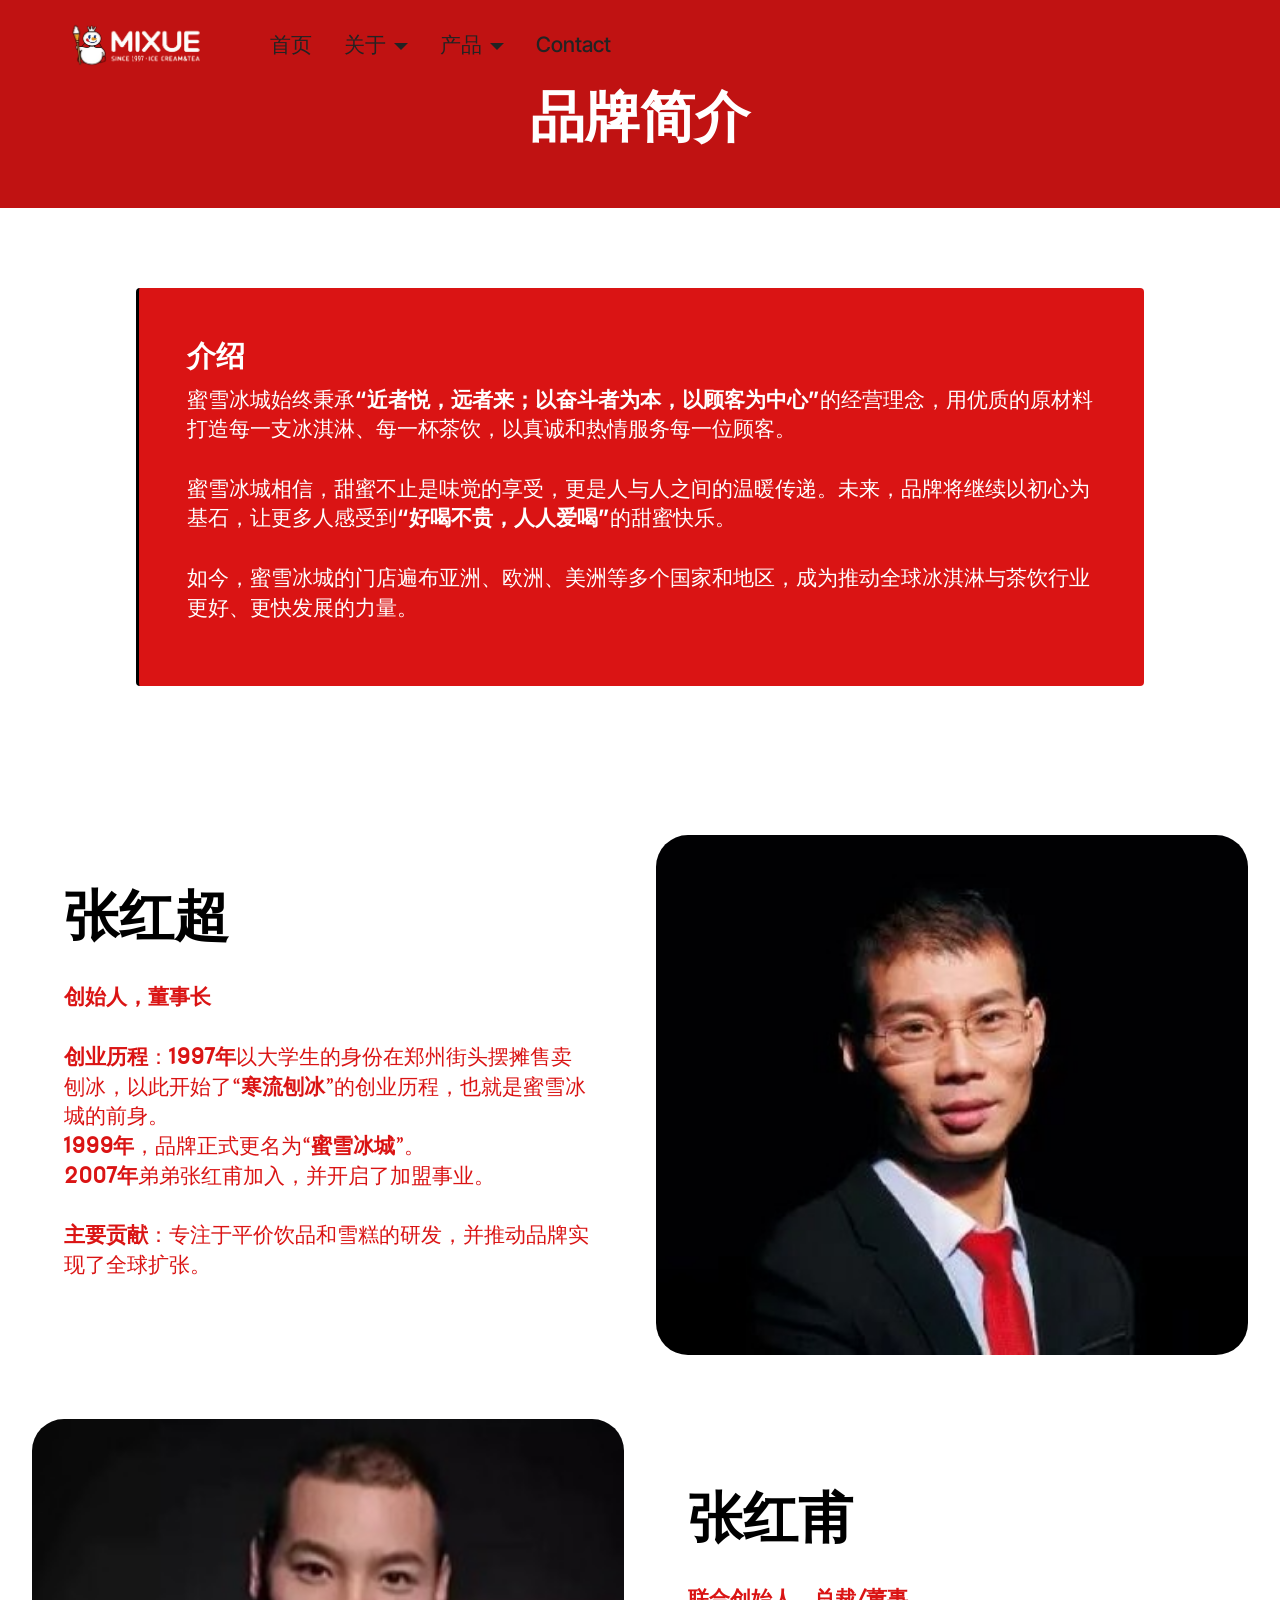
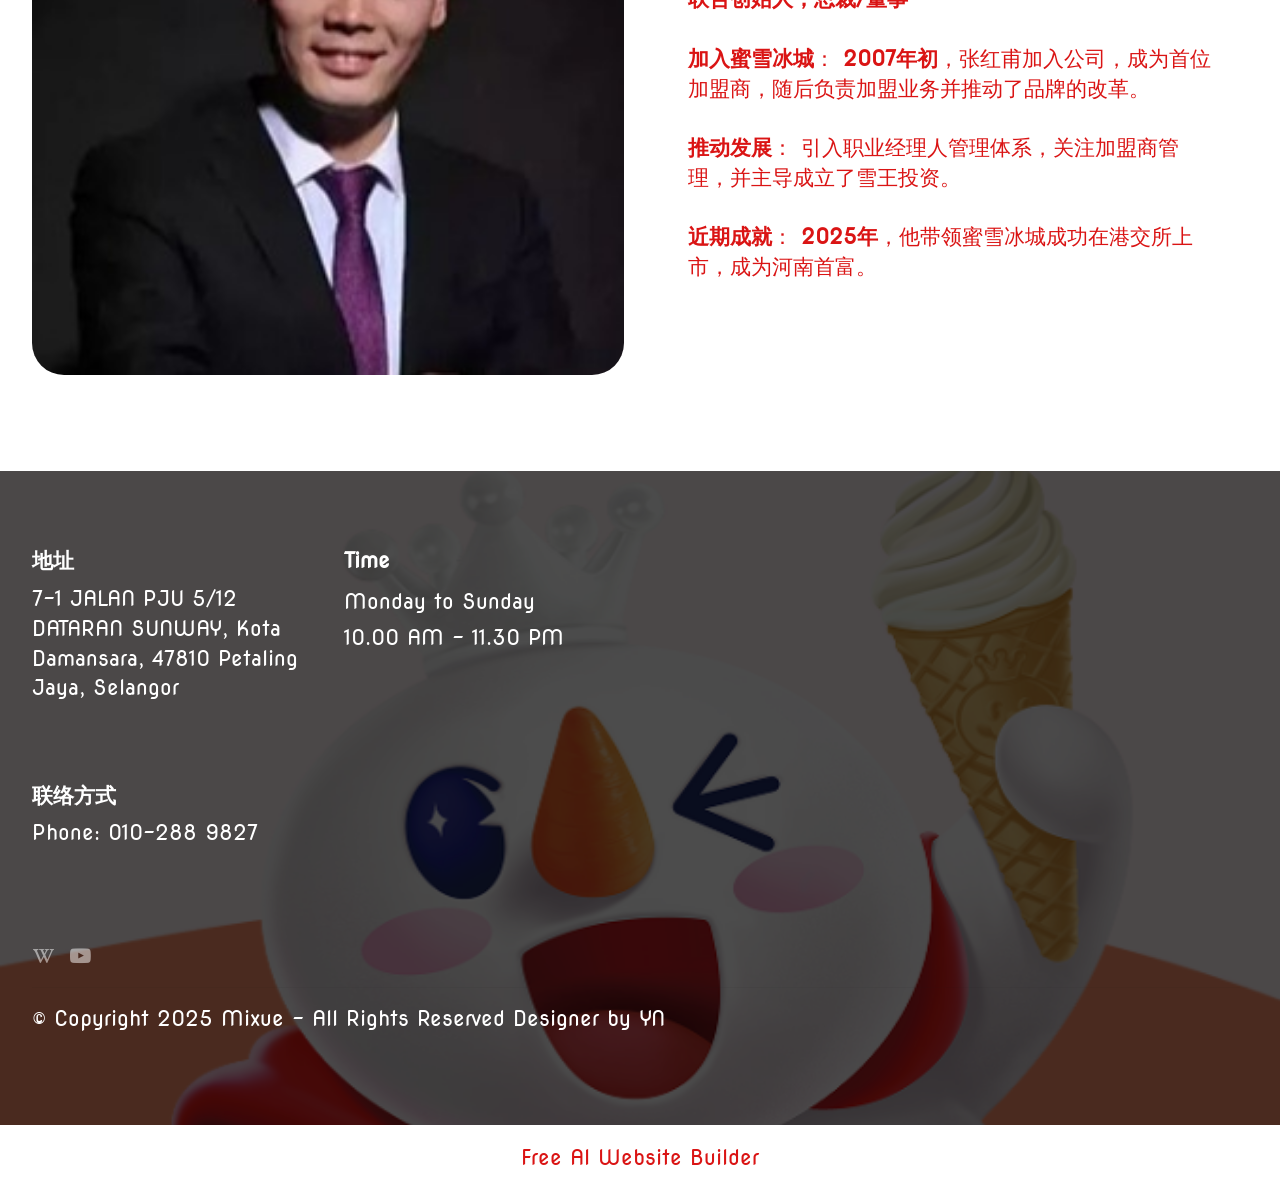
==== commit 622995ad: "create github pages" ====
--- a/page1.html
+++ b/page1.html
@@ -20,7 +20,7 @@
   <noscript><link rel="stylesheet" href="https://fonts.googleapis.com/css?family=Inter+Tight:100,200,300,400,500,600,700,800,900,100i,200i,300i,400i,500i,600i,700i,800i,900i&display=swap"></noscript>
   <link rel="preload" href="https://fonts.googleapis.com/css?family=Nova+Round:400&display=swap" as="style" onload="this.onload=null;this.rel='stylesheet'">
   <noscript><link rel="stylesheet" href="https://fonts.googleapis.com/css?family=Nova+Round:400&display=swap"></noscript>
-  <link rel="preload" as="style" href="assets/mobirise/css/mbr-additional.css?v=UZpExK"><link rel="stylesheet" href="assets/mobirise/css/mbr-additional.css?v=UZpExK" type="text/css">
+  <link rel="preload" as="style" href="assets/mobirise/css/mbr-additional.css?v=6yOCiN"><link rel="stylesheet" href="assets/mobirise/css/mbr-additional.css?v=6yOCiN" type="text/css">
 
   
   
@@ -187,7 +187,7 @@
             </div>
         </div>
     </div>
-</section><section class="display-7" style="padding: 0;align-items: center;justify-content: center;flex-wrap: wrap;    align-content: center;display: flex;position: relative;height: 4rem;"><a href="https://mobiri.se/4250556" style="flex: 1 1;height: 4rem;position: absolute;width: 100%;z-index: 1;"><img alt="" style="height: 4rem;" src="[data-uri]"></a><p style="margin: 0;text-align: center;" class="display-7">&#8204;</p><a style="z-index:1" href="https://mobirise.com/offline-website-builder.html">Offline Website Builder</a></section><script src="assets/bootstrap/js/bootstrap.bundle.min.js"></script>  <script src="assets/smoothscroll/smooth-scroll.js"></script>  <script src="assets/ytplayer/index.js"></script>  <script src="assets/dropdown/js/navbar-dropdown.js"></script>  <script src="assets/theme/js/script.js"></script>  
+</section><section class="display-7" style="padding: 0;align-items: center;justify-content: center;flex-wrap: wrap;    align-content: center;display: flex;position: relative;height: 4rem;"><a href="https://mobiri.se/4250556" style="flex: 1 1;height: 4rem;position: absolute;width: 100%;z-index: 1;"><img alt="" style="height: 4rem;" src="[data-uri]"></a><p style="margin: 0;text-align: center;" class="display-7">&#8204;</p><a style="z-index:1" href="https://mobirise.com/builder/ai-website-builder.html">Free AI Website Builder</a></section><script src="assets/bootstrap/js/bootstrap.bundle.min.js"></script>  <script src="assets/smoothscroll/smooth-scroll.js"></script>  <script src="assets/ytplayer/index.js"></script>  <script src="assets/dropdown/js/navbar-dropdown.js"></script>  <script src="assets/theme/js/script.js"></script>  
   
   
 </body>
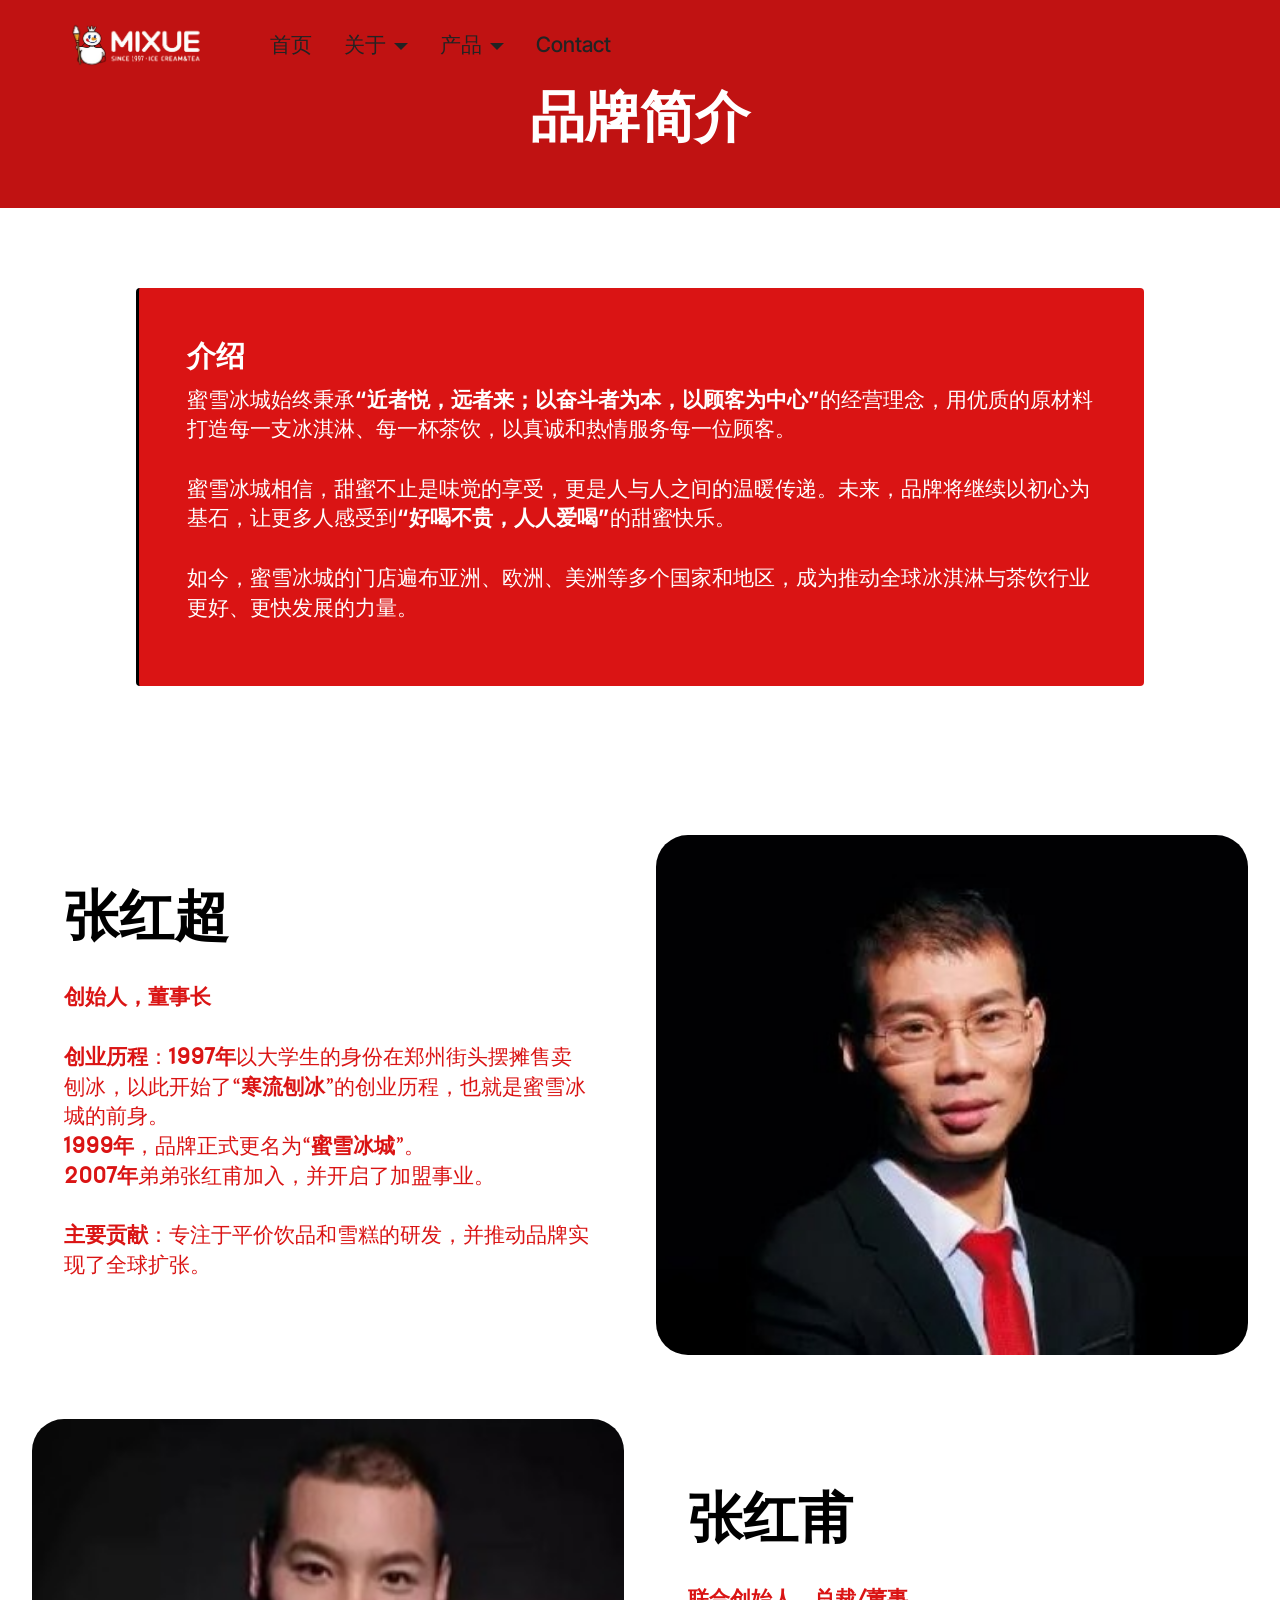
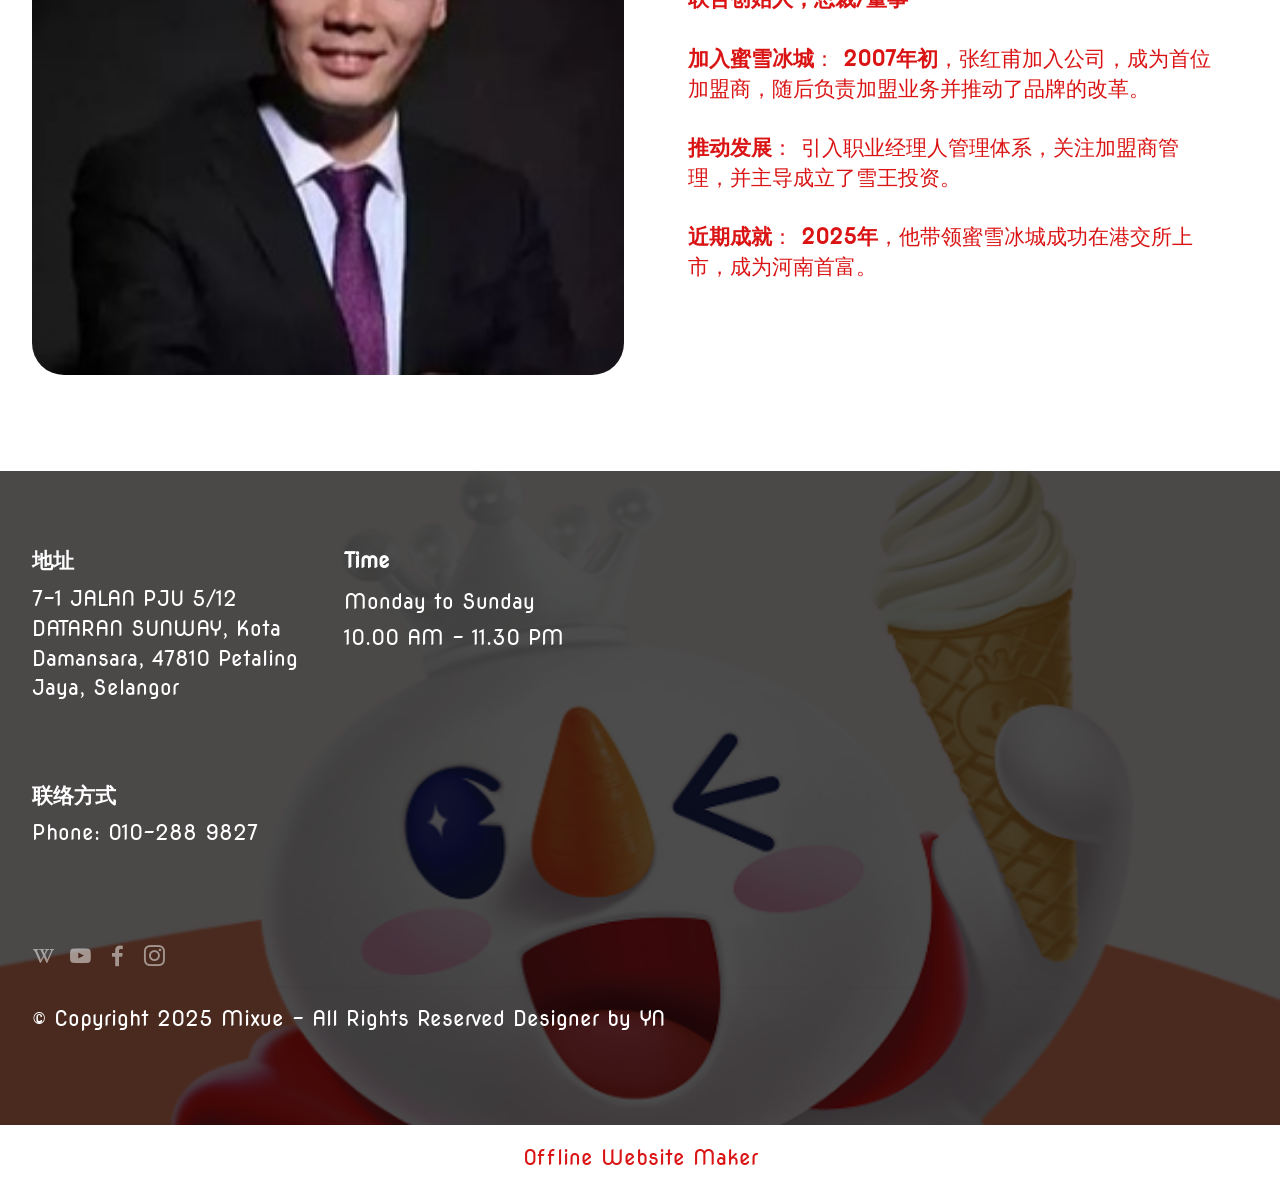
==== commit 0013fa0d: "create github pages" ====
--- a/page1.html
+++ b/page1.html
@@ -20,7 +20,7 @@
   <noscript><link rel="stylesheet" href="https://fonts.googleapis.com/css?family=Inter+Tight:100,200,300,400,500,600,700,800,900,100i,200i,300i,400i,500i,600i,700i,800i,900i&display=swap"></noscript>
   <link rel="preload" href="https://fonts.googleapis.com/css?family=Nova+Round:400&display=swap" as="style" onload="this.onload=null;this.rel='stylesheet'">
   <noscript><link rel="stylesheet" href="https://fonts.googleapis.com/css?family=Nova+Round:400&display=swap"></noscript>
-  <link rel="preload" as="style" href="assets/mobirise/css/mbr-additional.css?v=6yOCiN"><link rel="stylesheet" href="assets/mobirise/css/mbr-additional.css?v=6yOCiN" type="text/css">
+  <link rel="preload" as="style" href="assets/mobirise/css/mbr-additional.css?v=MKXBgq"><link rel="stylesheet" href="assets/mobirise/css/mbr-additional.css?v=MKXBgq" type="text/css">
 
   
   
@@ -154,7 +154,7 @@
                 <p class="mbr-text mbr-fonts-style mb-4 display-7"></p>
             </div>
             <div class="col-12 col-md-6">
-                <div class="google-map"><iframe frameborder="0" style="border:0" src="https://www.google.com/maps/embed/v1/place?key=AIzaSyBQ55g-IgRRgXrd803PTWDTb7kd6aAitNQ&amp;q=7-1 JALAN PJU 5/12 DATARAN SUNWAY, Kota Damansara, 47810 Petaling Jaya, Selangor" allowfullscreen=""></iframe></div>
+                <div class="google-map"><iframe frameborder="0" style="border:0" src="https://www.google.com/maps/embed/v1/place?key=AIzaSyDbnCmnHmtigIYiD8jIfeHQv7gW2ANhHD4&amp;q=7-1 JALAN PJU 5/12 DATARAN SUNWAY, Kota Damansara, 47810 Petaling Jaya, Selangor" allowfullscreen=""></iframe></div>
             </div>
             <div class="col-md-6">
                 <div class="social-list align-left">
@@ -168,8 +168,16 @@
                             <span class="mbr-iconfont mbr-iconfont-social socicon-youtube socicon"></span>
                         </a>
                     </div>
-                    
-                    
+                    <div class="soc-item">
+                        <a href="https://www.facebook.com/mixuemalaysia/?locale=ms_MY" target="_blank">
+                            <span class="mbr-iconfont mbr-iconfont-social socicon-facebook socicon"></span>
+                        </a>
+                    </div>
+                    <div class="soc-item">
+                        <a href="https://instagram.com/mobirise" target="_blank">
+                            <span class="socicon-instagram socicon mbr-iconfont mbr-iconfont-social"></span>
+                        </a>
+                    </div>
                     
                     
                 </div>
@@ -187,7 +195,7 @@
             </div>
         </div>
     </div>
-</section><section class="display-7" style="padding: 0;align-items: center;justify-content: center;flex-wrap: wrap;    align-content: center;display: flex;position: relative;height: 4rem;"><a href="https://mobiri.se/4250556" style="flex: 1 1;height: 4rem;position: absolute;width: 100%;z-index: 1;"><img alt="" style="height: 4rem;" src="[data-uri]"></a><p style="margin: 0;text-align: center;" class="display-7">&#8204;</p><a style="z-index:1" href="https://mobirise.com/builder/ai-website-builder.html">Free AI Website Builder</a></section><script src="assets/bootstrap/js/bootstrap.bundle.min.js"></script>  <script src="assets/smoothscroll/smooth-scroll.js"></script>  <script src="assets/ytplayer/index.js"></script>  <script src="assets/dropdown/js/navbar-dropdown.js"></script>  <script src="assets/theme/js/script.js"></script>  
+</section><section class="display-7" style="padding: 0;align-items: center;justify-content: center;flex-wrap: wrap;    align-content: center;display: flex;position: relative;height: 4rem;"><a href="https://mobiri.se/4250556" style="flex: 1 1;height: 4rem;position: absolute;width: 100%;z-index: 1;"><img alt="" style="height: 4rem;" src="[data-uri]"></a><p style="margin: 0;text-align: center;" class="display-7">&#8204;</p><a style="z-index:1" href="https://mobirise.com/offline-website-builder.html">Offline Website Maker</a></section><script src="assets/bootstrap/js/bootstrap.bundle.min.js"></script>  <script src="assets/smoothscroll/smooth-scroll.js"></script>  <script src="assets/ytplayer/index.js"></script>  <script src="assets/dropdown/js/navbar-dropdown.js"></script>  <script src="assets/theme/js/script.js"></script>  
   
   
 </body>
